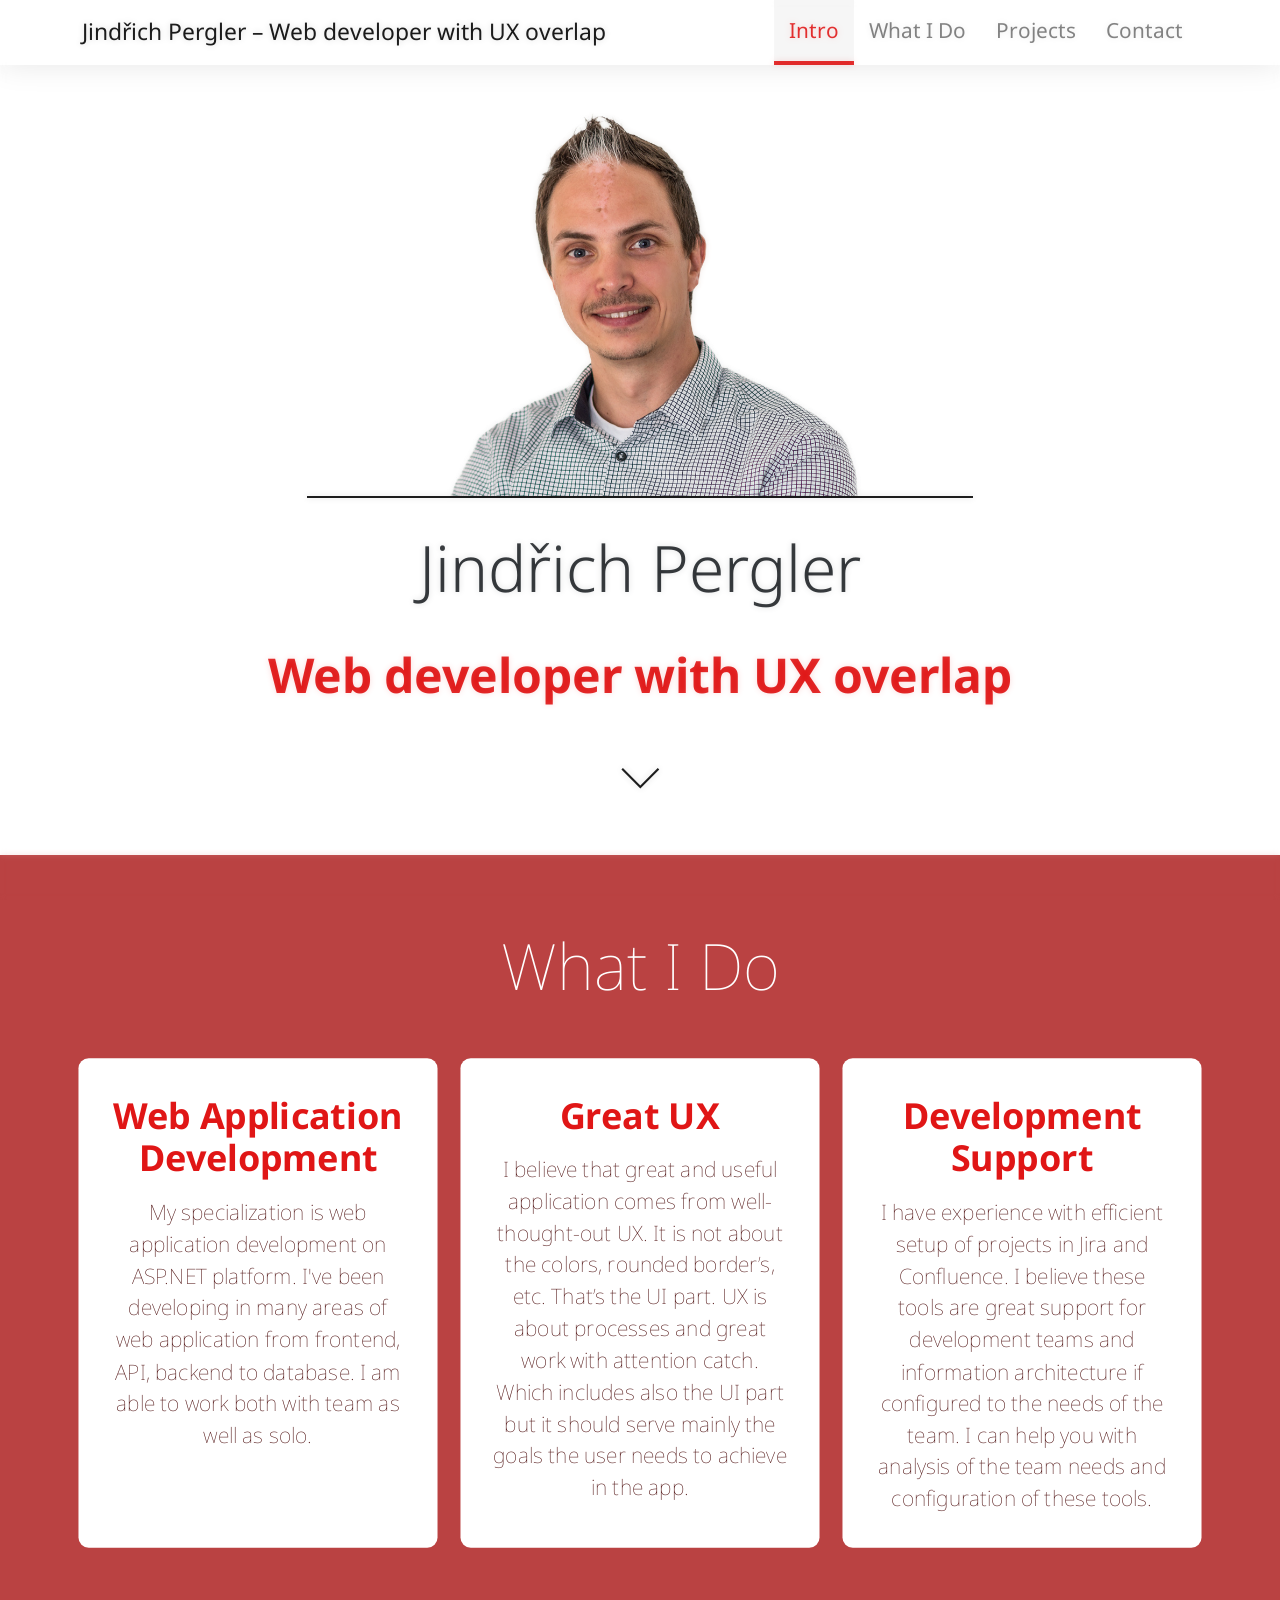
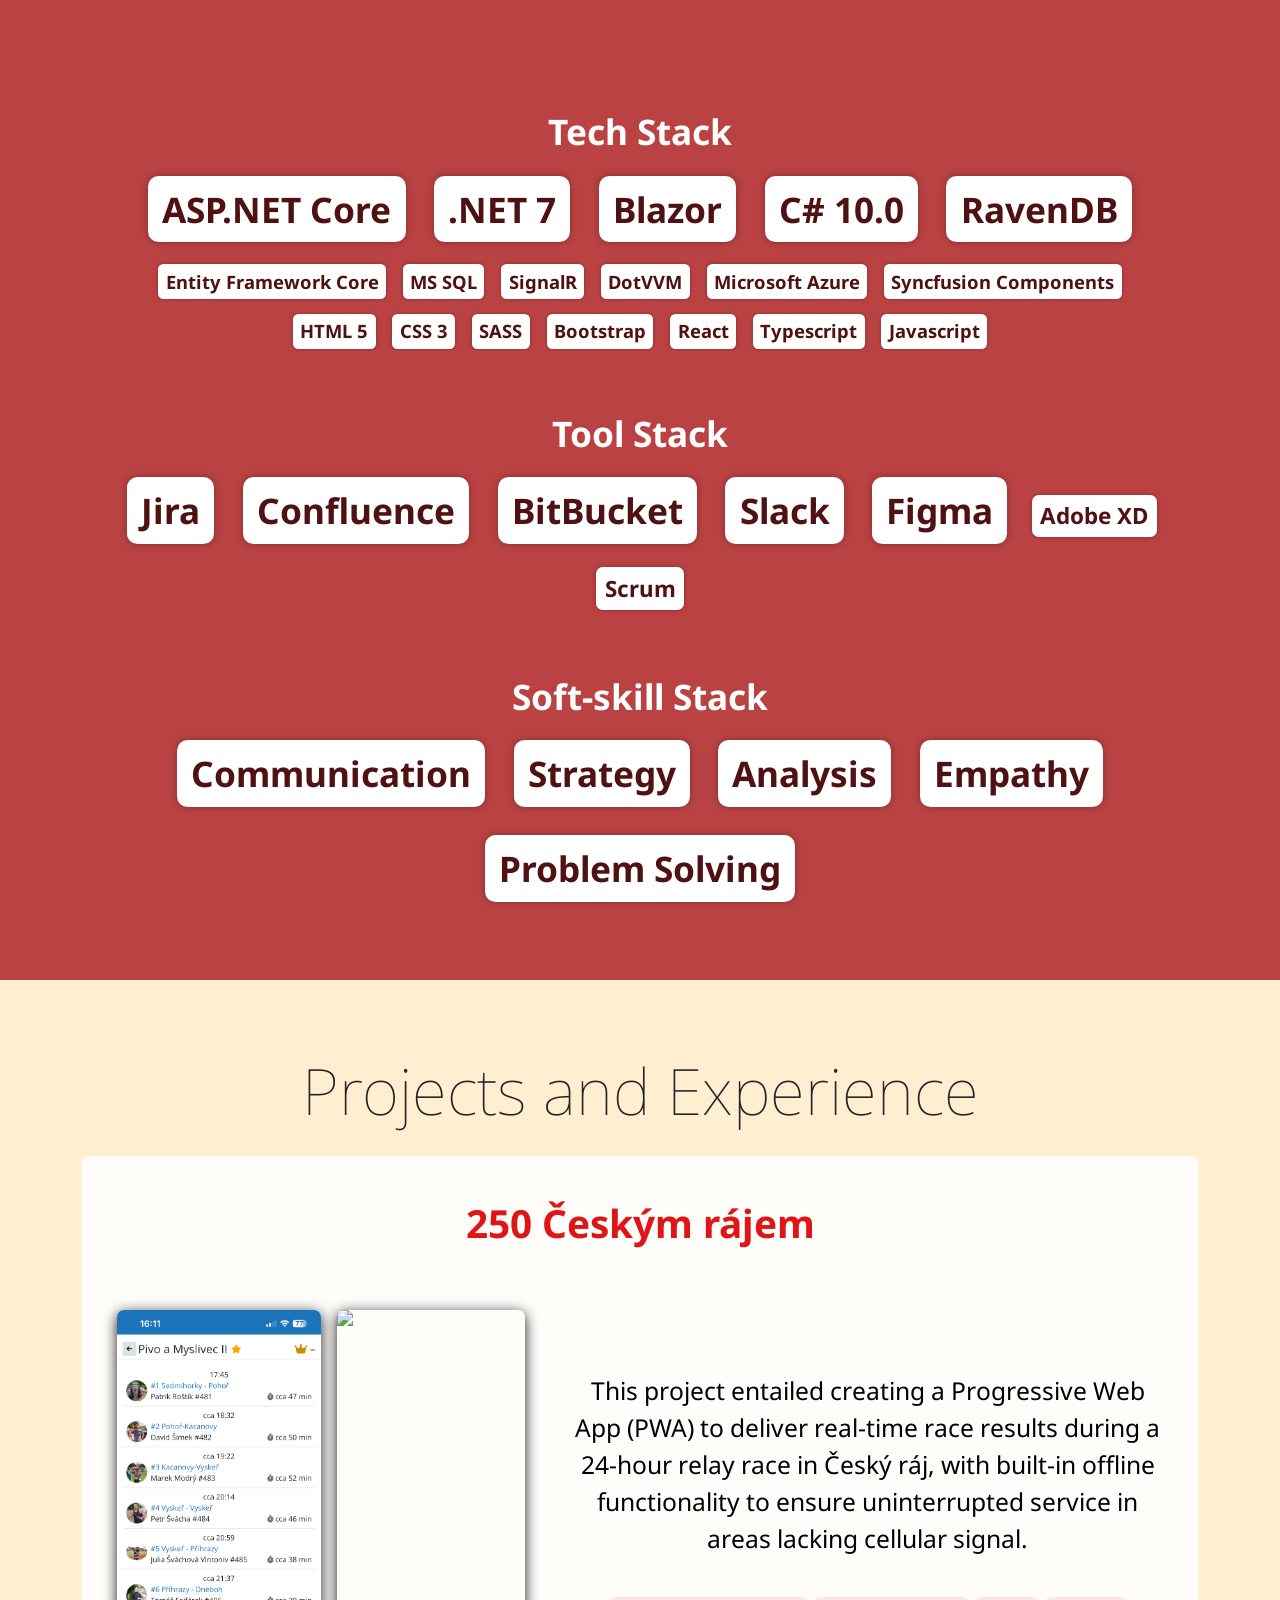
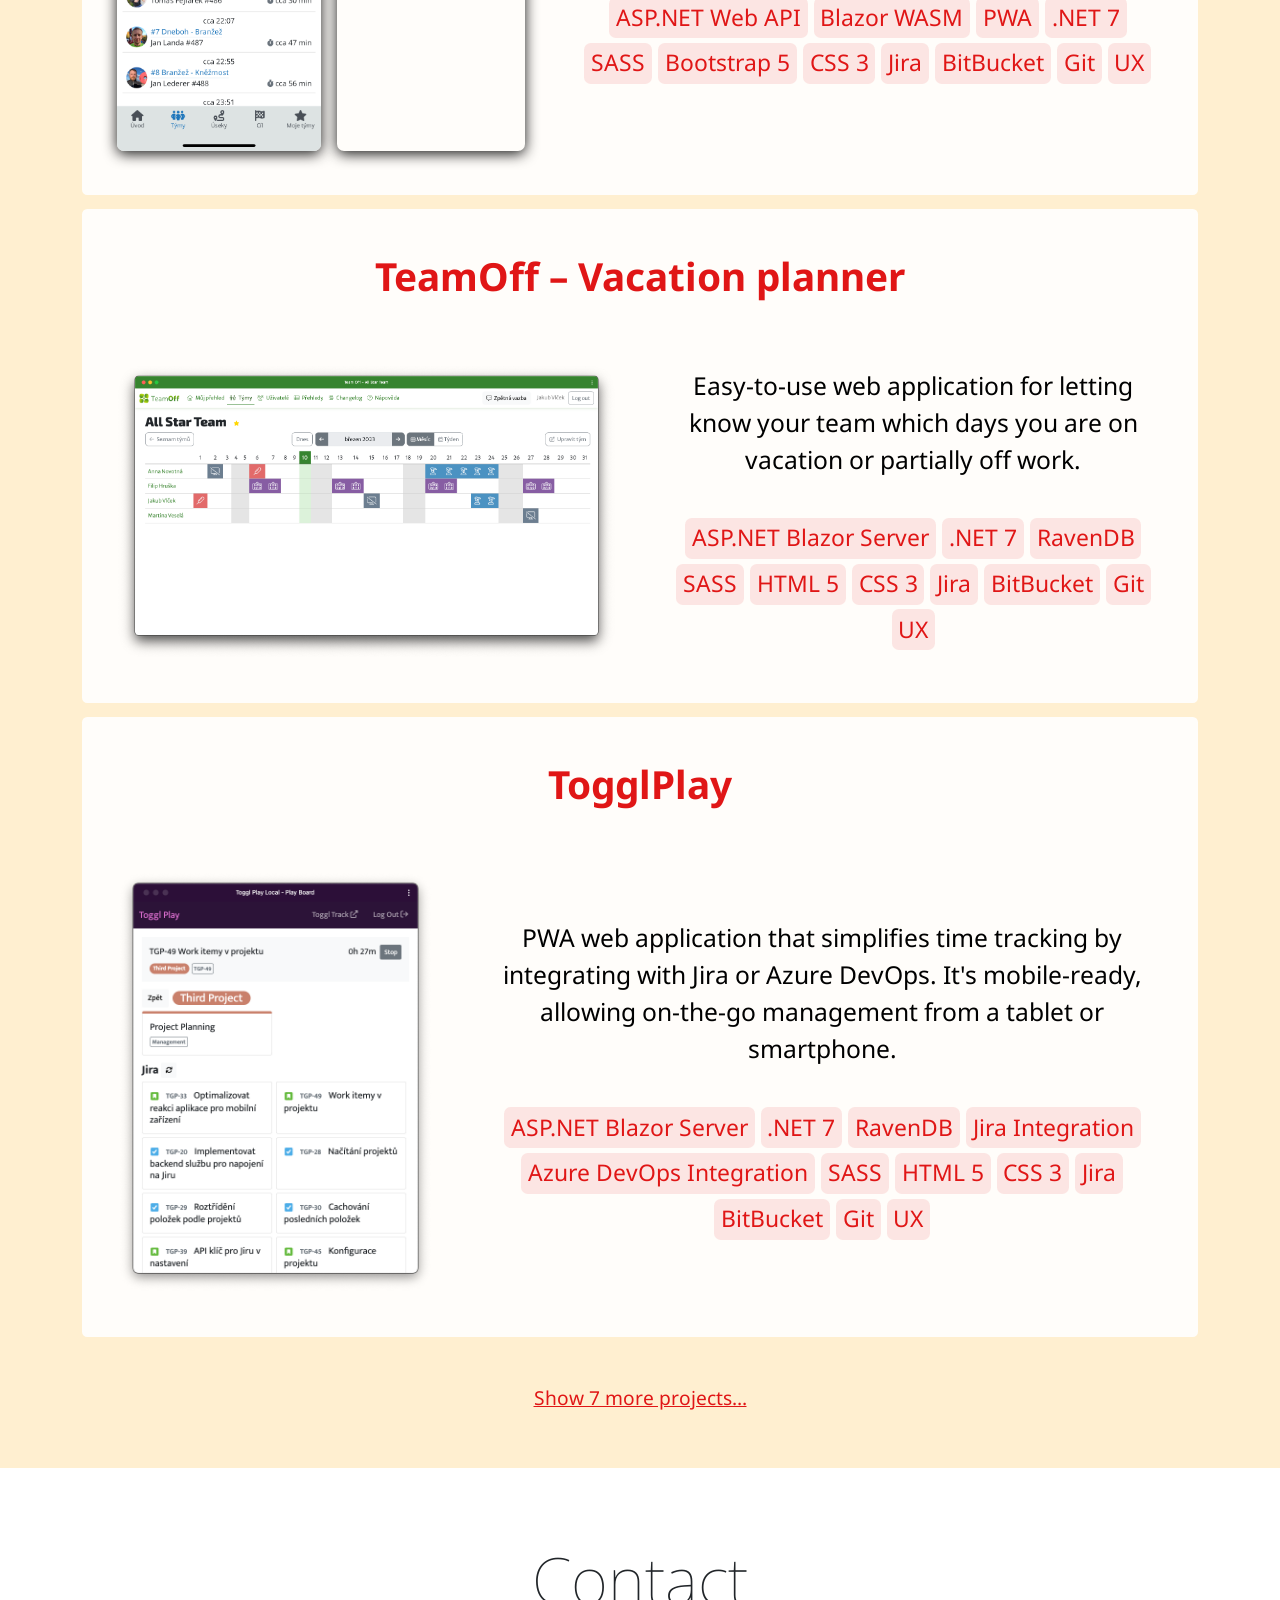
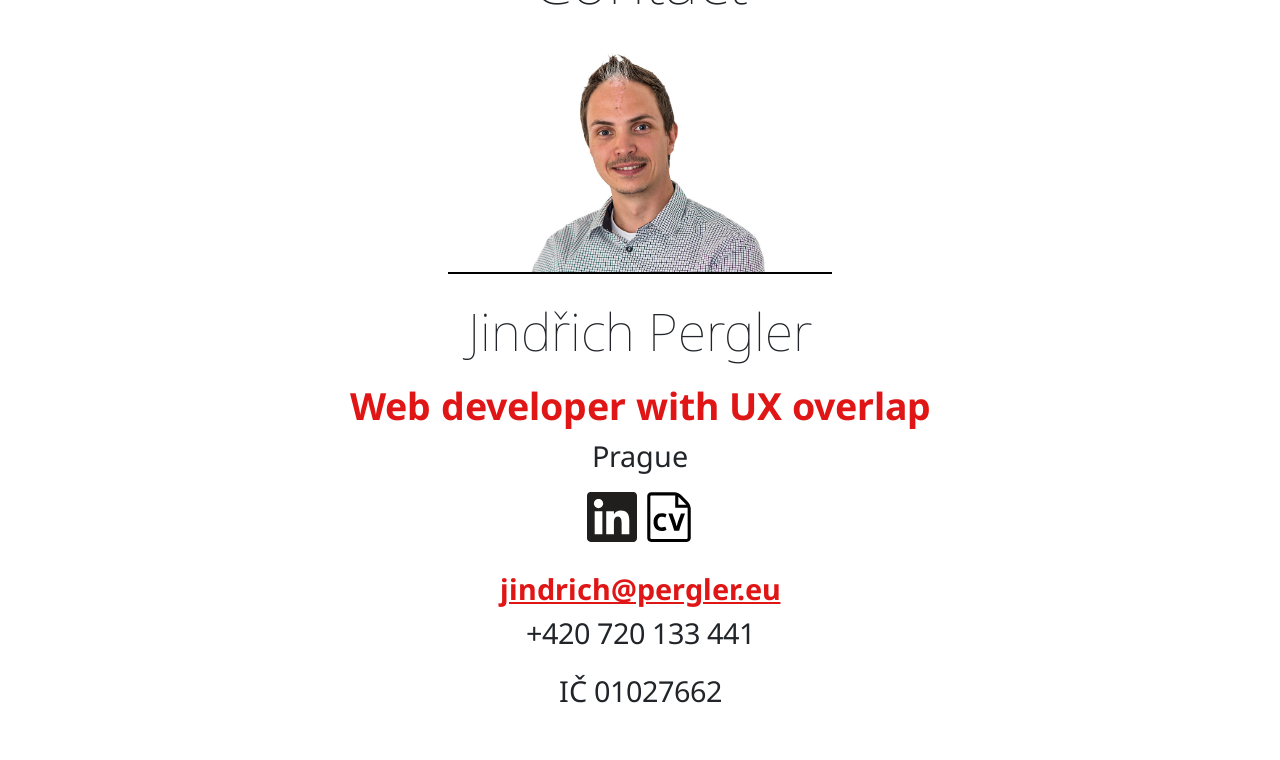
==== index.html @ c87fdb4f "Deploy" ====
<!doctype html><html lang="en"><head><meta charset="utf-8"><title>Jindřich Pergler – Web developer with UX overlap</title><meta name="description" content><meta name="viewport" content="width=device-width, initial-scale=1, viewport-fit=cover"><meta name="theme-color" content="#ba4242"><link rel="icon shortcut" type="image/png" href="/favicon.e0df4990.png"><link rel="preconnect" href="https://fonts.googleapis.com"><link rel="preconnect" href="https://fonts.gstatic.com" crossorigin><link href="https://fonts.googleapis.com/css2?family=Noto+Sans:wght@200;700&display=swap" rel="stylesheet"><link href="/index.329c4943.css" rel="stylesheet"></head><body> <nav class="bg-body-primary fixed-top navbar navbar-default navbar-expand-lg py-2 py-lg-0"> <div class="container"> <a class="navbar-brand" href="#">Jindřich Pergler <span class="divider">&ndash;</span> <span class="subtitle">Web developer with UX overlap</span></a> <button class="navbar-toggler" type="button" data-bs-toggle="collapse" data-bs-target="#navbarSupportedContent" aria-controls="navbarSupportedContent" aria-expanded="false" aria-label="Toggle navigation"> <span class="navbar-toggler-icon"></span> </button> <div class="collapse navbar-collapse" id="navbarSupportedContent"> <ul class="ms-auto navbar-nav"> <li class="nav-item"><a class="nav-link" href="#intro">Intro</a></li> <li class="nav-item"><a class="active nav-link" href="#what-i-do">What I Do</a></li> <li class="nav-item"><a class="nav-link" href="#projects">Projects</a></li> <li class="nav-item"><a class="nav-link" href="#contact">Contact</a></li> </ul> </div> </div> </nav> <section id="intro"> <div class="container"> <div class="profilePhoto"></div> <h1>Jindřich Pergler</h1> <div class="subtitle">Web developer with UX overlap</div> <a href="#what-i-do" class="showMore">Show more</a> </div> </section> <section id="what-i-do"> <div class="container"> <h2>What I Do</h2> <div class="activity-box-list"> <div class="activity-box"> <h3>Web Application Development</h3> <p> My specialization is web application development on ASP.NET platform. I've been developing in many areas of web application from frontend, API, backend to database. I am able to work both with team as well as solo. </p> </div> <div class="activity-box"> <h3>Great UX</h3> <p> I believe that great and useful application comes from well-thought-out UX. It is not about the colors, rounded border’s, etc. That’s the UI part. UX is about processes and great work with attention catch. Which includes also the UI part but it should serve mainly the goals the user needs to achieve in the app. </p> </div> <div class="activity-box"> <h3>Development Support</h3> <p> I have experience with efficient setup of projects in Jira and Confluence. I believe these tools are great support for development teams and information architecture if configured to the needs of the team. I can help you with analysis of the team needs and configuration of these tools. </p> </div> </div> </div> </section> <section id="technologies"> <div class="container"> <h3 class="text-center">Tech Stack</h3> <div class="technologyBox"> <div> <div class="level5 technology">ASP.NET Core</div> <div class="level5 technology">.NET 7</div> <div class="level5 technology">Blazor</div> <div class="level5 technology">C# 10.0</div> <div class="level5 technology">RavenDB</div> </div> <div> <div class="level2 technology">Entity Framework Core</div> <div class="level2 technology">MS SQL</div> <div class="level2 technology">SignalR</div> <div class="level2 technology">DotVVM</div> <div class="level2 technology">Microsoft Azure</div> <div class="level2 technology">Syncfusion Components</div> </div> <div> <div class="level2 technology">HTML 5</div> <div class="level2 technology">CSS 3</div> <div class="level2 technology">SASS</div> <div class="level2 technology">Bootstrap</div> <div class="level2 technology">React</div> <div class="level2 technology">Typescript</div> <div class="level2 technology">Javascript</div> </div> </div> <h3 class="text-center">Tool Stack</h3> <div class="technologyBox"> <div> <div class="level5 technology">Jira</div> <div class="level5 technology">Confluence</div> <div class="level5 technology">BitBucket</div> <div class="level5 technology">Slack</div> <div class="level5 technology">Figma</div> <div class="level3 technology">Adobe XD</div> <div class="level3 technology">Scrum</div> </div> </div> <h3 class="text-center">Soft-skill Stack</h3> <div class="technologyBox"> <div> <div class="level5 technology">Communication</div> <div class="level5 technology">Strategy</div> <div class="level5 technology">Analysis</div> <div class="level5 technology">Empathy</div> <div class="level5 technology">Problem Solving</div> </div> </div> </div> </section> <section id="projects"> <div class="container"> <h2>Projects and Experience</h2> <div class="projectBox"> <h3>250 Českým rájem</h3> <div class="align-items-center g-5 mt-3 row"> <div class="col-md order-1"> <p class="mt-0"> This project entailed creating a Progressive Web App (PWA) to deliver real-time race results during a 24-hour relay race in Český ráj, with built-in offline functionality to ensure uninterrupted service in areas lacking cellular signal. </p> <div class="tags"> <span>ASP.NET Web API</span> <span>Blazor WASM</span> <span>PWA</span> <span>.NET 7</span> <span>SASS</span> <span>Bootstrap 5</span> <span>CSS 3</span> <span>Jira</span> <span>BitBucket</span> <span>Git</span> <span>UX</span> </div> </div> <div class="col-md-5 d-md-flex d-none gap-3"> <img src="/250CR-mobile-1.02ee36d0.png" class="d-block image-decorated w-50"> <img src="/250CR-mobile-2.5c6ea055.png" class="d-block image-decorated w-50"> </div> <div class="d-flex d-md-none gap-3"> <img src="/250CR-mobile-1.02ee36d0.png" class="d-block image-decorated w-50"> <img src="/250CR-mobile-2.5c6ea055.png" class="d-block image-decorated w-50"> </div> </div> </div> <div class="projectBox"> <h3>TeamOff – Vacation planner</h3> <div class="align-items-center g-5 mt-3 row"> <div class="col-md order-1"> <p class="mt-0"> Easy-to-use web application for letting know your team which days you are on vacation or partially off work. </p> <div class="tags"> <span>ASP.NET Blazor Server</span> <span>.NET 7</span> <span>RavenDB</span> <span>SASS</span> <span>HTML 5</span> <span>CSS 3</span> <span>Jira</span> <span>BitBucket</span> <span>Git</span> <span>UX</span> </div> </div> <div class="col-md-6"> <img src="/TeamOff-1.f236b2f5.png" class="d-block w-100"> </div> </div> </div> <div class="projectBox"> <h3>TogglPlay</h3> <div class="align-items-center g-5 mt-3 row"> <div class="col-md order-1"> <p class="mt-0"> PWA web application that simplifies time tracking by integrating with Jira or Azure DevOps. It's mobile-ready, allowing on-the-go management from a tablet or smartphone. </p> <div class="tags"> <span>ASP.NET Blazor Server</span> <span>.NET 7</span> <span>RavenDB</span> <span>Jira Integration</span> <span>Azure DevOps Integration</span> <span>SASS</span> <span>HTML 5</span> <span>CSS 3</span> <span>Jira</span> <span>BitBucket</span> <span>Git</span> <span>UX</span> </div> </div> <div class="col-md-4"> <img src="/TogglPlay.6396f0c7.png" class="d-block w-100"> </div> </div> </div> <div class="text-center"> <div class="show-more-projects-link"><a href="javascript: showMoreProjects()" class="btn btn-link">Show 7 more projects&hellip;</a></div> <div class="more-projects visually-hidden"> <div class="projectBox"> <h3>Prototype of ERP system</h3> <div class="align-items-center g-5 mt-3 row"> <div class="col-md order-1"> <p> Analysis and implementation of prototype of complex ERP system. </p> <div class="tags"> <span>ASP.NET Web API</span> <span>.NET Core 3</span> <span>React.js</span> <span>Redux.js</span> <span>Typescript</span> <span>Parcel.js</span> <span>HTML 5</span> <span>CSS 3</span> <span>Azure Boards</span> <span>Azure Pipelines</span> <span>Git</span> </div> </div> <div class="col-md-auto"> <img src="/ERP-Prototype.14f4cbb9.png" class="d-block image-decorated" style="height:350px"> </div> </div> </div> <div class="projectBox"> <h3>OWIN Authentication System</h3> <p> Implementation of authentication system based on Identity Server framework at Asp.NET Core stack. Authentication solution provides single identity source to multiple applications. </p> <div class="tags"> <span>Identity Server framework</span> <span>ASP.NET Core</span> <span>.NET Core 3</span> <span>DotVVM</span> <span>HTML 5</span> <span>CSS 3</span> <span>Azure Boards</span> <span>Azure Pipelines</span> <span>Azure Artifacts</span> <span>Git</span> </div> </div> <div class="projectBox"> <h3>Build and Release Management Automation</h3> <p> Simplifying and automating build and development processes with DevOps tools for a team of developers in a project for a British theatre ticket seller. </p> <div class="tags"> <span>Azure Pipelines</span> <span>NuGet Package Management</span> <span>Build Agent Management</span> <span>Powershell</span> <span>Git</span> <span>Slack</span> </div> </div> <div class="projectBox"> <h3>Frontend layer of a microservice-based product</h3> <p> Implementation of a frontend SPA application which consumes API of a microservice-based backend swarm. Cooperating with backend team on build and release management. </p> <div class="tags"> <span>React</span> <span>Typescript</span> <span>SASS</span> <span>CSS 3</span> <span>HTML 5</span> <span>Parcel.js</span> <span>Azure Pipelines</span> <span>ASP.NET Core</span> <span>.NET Core 2.0</span> <span>Docker</span> <span>Azure AD</span> </div> </div> <div class="projectBox"> <h3>Car Sell Tracking Web Application</h3> <p> Implementation of a web application for tracking of selled cars and information related to delivery and transport for a Czech car importer. </p> <div class="tags"> <span>ASP.NET MVC</span> <span>ASP.NET Web API</span> <span>Azure Blob Storage</span> <span>MS SQL</span> <span>Entity Framework</span> <span>LINQ</span> <span>HTML</span> <span>CSS</span> <span>Angular.js</span> <span>Syncfusion ASP.NET MVC</span> <span>Syncfusion DocIO</span> <span>NUnit</span> <span>Git</span> <span>Jira</span> <span>MailChimp</span> </div> </div> <div class="projectBox"> <h3>Desktop Application and Web Service</h3> <p> Delivering of desktop application together with web service for a Czech branch of international mobile network carrier company. </p> <div class="tags"> <span>ASP.NET Web API</span> <span>MS SQL</span> <span>Entity Framework</span> <span>WPF</span> <span>LINQ</span> <span>Git</span> <span>Jira</span> <span>Bamboo</span> <span>Confluence</span> <span>Continuous Integration</span> <span>Slack</span> <span>Team Leading</span> </div> </div> <div class="projectBox"> <h3>Web-based B2B Application</h3> <p> Member of international team working on web-based B2B system for world-established German company which offers product for gardening and forrest industry. </p> <div class="tags"> <span>ASP.NET MVC</span> <span>ASP.NET Web API</span> <span>MS SQL</span> <span>Entity Framework</span> <span>LINQ</span> <span>HTML</span> <span>CSS</span> <span>jQuery</span> <span>Knockout.js</span> <span>Ext.NET</span> <span>TFS</span> <span>TeamCity</span> <span>MSpecs</span> </div> </div> <div class="projectBox"> <h3>Web-based Data Visualisation</h3> <p>Member of team working on web-based visualisation application for well-established German company offering products and services in MES industry.</p> <div class="tags"> <span>ASP.NET MVC</span> <span>WCF</span> <span>Javascript</span> <span>jQuery</span> <span>Knockout.js</span> <span>Require.js</span> <span>Durandal.js</span> <span>SignalR</span> <span>HTML</span> <span>CSS</span> <span>KendoUI</span> <span>Subversion</span> </div> </div> <div class="projectBox"> <h3>Survey Evaluation Application</h3> <p>Internal web-based tool for evaluating and exporting data from survey forms which offers calculated data as Excel sheets.</p> <div class="tags"> <span>ASP.NET MVC</span> <span>Entity Framework</span> <span>ClosedXML</span> <span>LINQ</span> <span>HTML</span> <span>CSS</span> <span>jQuery</span> </div> </div> <div class="hide-more-projects-link"> <a href="javascript: hideMoreProjects()" class="btn btn-link"> Show only first 3 projects </a> </div> </div> </div> </div> </section> <section id="contact"> <div class="container"> <h2>Contact</h2> <div class="contact-items"> <div class="profilePhoto"></div> <h3>Jindřich Pergler</h3> <div class="subtitle">Web developer with UX overlap</div> <div class="city">Prague</div> <div class="links"> <a href="https://www.linkedin.com/in/jindrichpergler/" title="LinkedIn Profile" target="_blank" class="linkedin">LinkedIn Profile</a> <a href="/files/jindrich-pergler-cv.pdf" title="CV" target="_blank" class="cv">LinkedIn Profile</a> </div> <div class="email"><a href="&#109;a&#105;lt&#111;&#58;j&#105;&#110;dric%&#54;8&#64;p%6&#53;%72g%6Cer&#46;%65&#117;">ji&#110;d&#114;ich&#64;p&#101;rgler&#46;&#101;u</a> </div> <div class="phone">+420 720 133 441</div> <div class="identification">IČ 01027662</div> </div> <div class="col-sm-8 col-sm-push-2 contact-form-success-message" style="display:none"> Thanks for leaving a message.<br>I'll be in touch! ;-) </div> <div class="col-sm-8 col-sm-push-2 contact-form-failure-message" style="display:none"> I'm sorry, but something went wrong and your message was not sent. :-( <br>Please try it again later or contact me at <a href="&#109;a&#105;lt&#111;&#58;j&#105;&#110;dric%&#54;8&#64;p%6&#53;%72g%6Cer&#46;%65&#117;">ji&#110;d&#114;ich&#64;p&#101;rgler&#46;&#101;u</a>. </div> </div> </section> <div class="plastic-overlay"></div> <script src="https://code.jquery.com/jquery-3.6.3.min.js"></script> <script src="https://cdn.jsdelivr.net/npm/bootstrap@5.3.0-alpha1/dist/js/bootstrap.bundle.min.js" integrity="sha384-w76AqPfDkMBDXo30jS1Sgez6pr3x5MlQ1ZAGC+nuZB+EYdgRZgiwxhTBTkF7CXvN" crossorigin></script> <script src="/index.29fad0cd.js"></script> </body></html>
---- index.329c4943.css ----
:root{--bs-blue:#0d6efd;--bs-indigo:#6610f2;--bs-purple:#6f42c1;--bs-pink:#d63384;--bs-red:#dc3545;--bs-orange:#fd7e14;--bs-yellow:#ffc107;--bs-green:#198754;--bs-teal:#20c997;--bs-cyan:#0dcaf0;--bs-black:#000;--bs-white:#fff;--bs-gray:#6c757d;--bs-gray-dark:#343a40;--bs-gray-100:#f8f9fa;--bs-gray-200:#e9ecef;--bs-gray-300:#dee2e6;--bs-gray-400:#ced4da;--bs-gray-500:#adb5bd;--bs-gray-600:#6c757d;--bs-gray-700:#495057;--bs-gray-800:#343a40;--bs-gray-900:#212529;--bs-primary:#e01616;--bs-secondary:#ba4242;--bs-success:#198754;--bs-info:#0dcaf0;--bs-warning:#ffc107;--bs-danger:#dc3545;--bs-light:#f8f9fa;--bs-dark:#212529;--bs-primary-rgb:224,22,22;--bs-secondary-rgb:186,66,66;--bs-success-rgb:25,135,84;--bs-info-rgb:13,202,240;--bs-warning-rgb:255,193,7;--bs-danger-rgb:220,53,69;--bs-light-rgb:248,249,250;--bs-dark-rgb:33,37,41;--bs-white-rgb:255,255,255;--bs-black-rgb:0,0,0;--bs-body-color-rgb:33,37,41;--bs-body-bg-rgb:255,255,255;--bs-font-sans-serif:system-ui,-apple-system,"Segoe UI",Roboto,"Helvetica Neue","Noto Sans","Liberation Sans",Arial,sans-serif,"Apple Color Emoji","Segoe UI Emoji","Segoe UI Symbol","Noto Color Emoji";--bs-font-monospace:SFMono-Regular,Menlo,Monaco,Consolas,"Liberation Mono","Courier New",monospace;--bs-gradient:linear-gradient(180deg,#ffffff26,#fff0);--bs-body-font-family:var(--bs-font-sans-serif);--bs-body-font-size:1rem;--bs-body-font-weight:400;--bs-body-line-height:1.5;--bs-body-color:#212529;--bs-body-bg:#fff;--bs-border-width:1px;--bs-border-style:solid;--bs-border-color:#dee2e6;--bs-border-color-translucent:#0000002d;--bs-border-radius:.375rem;--bs-border-radius-sm:.25rem;--bs-border-radius-lg:.5rem;--bs-border-radius-xl:1rem;--bs-border-radius-2xl:2rem;--bs-border-radius-pill:50rem;--bs-link-color:#e01616;--bs-link-hover-color:#b31212;--bs-code-color:#d63384;--bs-highlight-bg:#fff3cd}*,:before,:after{box-sizing:border-box}@media (prefers-reduced-motion:no-preference){:root{scroll-behavior:smooth}}body{font-family:var(--bs-body-font-family);font-size:var(--bs-body-font-size);font-weight:var(--bs-body-font-weight);line-height:var(--bs-body-line-height);color:var(--bs-body-color);text-align:var(--bs-body-text-align);background-color:var(--bs-body-bg);-webkit-text-size-adjust:100%;-webkit-tap-highlight-color:#0000;margin:0}hr{color:inherit;opacity:.25;border:0;border-top:1px solid;margin:1rem 0}h6,.h6,h5,.h5,h4,.h4,h3,.h3,h2,.h2,h1,.h1{margin-top:0;margin-bottom:.5rem;font-weight:500;line-height:1.2}h1,.h1{font-size:calc(1.375rem + 1.5vw)}@media (min-width:1200px){h1,.h1{font-size:2.5rem}}h2,.h2{font-size:calc(1.325rem + .9vw)}@media (min-width:1200px){h2,.h2{font-size:2rem}}h3,.h3{font-size:calc(1.3rem + .6vw)}@media (min-width:1200px){h3,.h3{font-size:1.75rem}}h4,.h4{font-size:calc(1.275rem + .3vw)}@media (min-width:1200px){h4,.h4{font-size:1.5rem}}h5,.h5{font-size:1.25rem}h6,.h6{font-size:1rem}p{margin-top:0;margin-bottom:1rem}abbr[title]{cursor:help;text-decoration-skip-ink:none;text-decoration:underline dotted}address{font-style:normal;line-height:inherit;margin-bottom:1rem}ol,ul{padding-left:2rem}ol,ul,dl{margin-top:0;margin-bottom:1rem}ol ol,ul ul,ol ul,ul ol{margin-bottom:0}dt{font-weight:700}dd{margin-bottom:.5rem;margin-left:0}blockquote{margin:0 0 1rem}b,strong{font-weight:bolder}small,.small{font-size:.875em}mark,.mark{background-color:var(--bs-highlight-bg);padding:.1875em}sub,sup{vertical-align:baseline;font-size:.75em;line-height:0;position:relative}sub{bottom:-.25em}sup{top:-.5em}a{color:var(--bs-link-color);text-decoration:underline}a:hover{color:var(--bs-link-hover-color)}a:not([href]):not([class]),a:not([href]):not([class]):hover{color:inherit;text-decoration:none}pre,code,kbd,samp{font-family:var(--bs-font-monospace);font-size:1em}pre{margin-top:0;margin-bottom:1rem;font-size:.875em;display:block;overflow:auto}pre code{font-size:inherit;color:inherit;word-break:normal}code{color:var(--bs-code-color);word-wrap:break-word;font-size:.875em}a>code{color:inherit}kbd{color:var(--bs-body-bg);background-color:var(--bs-body-color);border-radius:.25rem;padding:.1875rem .375rem;font-size:.875em}kbd kbd{padding:0;font-size:1em}figure{margin:0 0 1rem}img,svg{vertical-align:middle}table{caption-side:bottom;border-collapse:collapse}caption{color:#6c757d;text-align:left;padding-top:.5rem;padding-bottom:.5rem}th{text-align:inherit;text-align:-webkit-match-parent}thead,tbody,tfoot,tr,td,th{border-color:inherit;border-style:solid;border-width:0}label{display:inline-block}button{border-radius:0}button:focus:not(:focus-visible){outline:0}input,button,select,optgroup,textarea{font-family:inherit;font-size:inherit;line-height:inherit;margin:0}button,select{text-transform:none}[role=button]{cursor:pointer}select{word-wrap:normal}select:disabled{opacity:1}[list]:not([type=date]):not([type=datetime-local]):not([type=month]):not([type=week]):not([type=time])::-webkit-calendar-picker-indicator{display:none!important}button,[type=button],[type=reset],[type=submit]{-webkit-appearance:button}button:not(:disabled),[type=button]:not(:disabled),[type=reset]:not(:disabled),[type=submit]:not(:disabled){cursor:pointer}::-moz-focus-inner{border-style:none;padding:0}textarea{resize:vertical}fieldset{min-width:0;border:0;margin:0;padding:0}legend{float:left;width:100%;font-size:calc(1.275rem + .3vw);line-height:inherit;margin-bottom:.5rem;padding:0}@media (min-width:1200px){legend{font-size:1.5rem}}legend+*{clear:left}::-webkit-datetime-edit-fields-wrapper,::-webkit-datetime-edit-text,::-webkit-datetime-edit-minute,::-webkit-datetime-edit-hour-field,::-webkit-datetime-edit-day-field,::-webkit-datetime-edit-month-field,::-webkit-datetime-edit-year-field{padding:0}::-webkit-inner-spin-button{height:auto}[type=search]{outline-offset:-2px;-webkit-appearance:textfield}::-webkit-search-decoration{-webkit-appearance:none}::-webkit-color-swatch-wrapper{padding:0}::file-selector-button{font:inherit;-webkit-appearance:button}output{display:inline-block}iframe{border:0}summary{cursor:pointer;display:list-item}progress{vertical-align:baseline}[hidden]{display:none!important}.lead{font-size:1.25rem;font-weight:300}.display-1{font-size:calc(1.625rem + 4.5vw);font-weight:300;line-height:1.2}@media (min-width:1200px){.display-1{font-size:5rem}}.display-2{font-size:calc(1.575rem + 3.9vw);font-weight:300;line-height:1.2}@media (min-width:1200px){.display-2{font-size:4.5rem}}.display-3{font-size:calc(1.525rem + 3.3vw);font-weight:300;line-height:1.2}@media (min-width:1200px){.display-3{font-size:4rem}}.display-4{font-size:calc(1.475rem + 2.7vw);font-weight:300;line-height:1.2}@media (min-width:1200px){.display-4{font-size:3.5rem}}.display-5{font-size:calc(1.425rem + 2.1vw);font-weight:300;line-height:1.2}@media (min-width:1200px){.display-5{font-size:3rem}}.display-6{font-size:calc(1.375rem + 1.5vw);font-weight:300;line-height:1.2}@media (min-width:1200px){.display-6{font-size:2.5rem}}.list-unstyled,.list-inline{padding-left:0;list-style:none}.list-inline-item{display:inline-block}.list-inline-item:not(:last-child){margin-right:.5rem}.initialism{text-transform:uppercase;font-size:.875em}.blockquote{margin-bottom:1rem;font-size:1.25rem}.blockquote>:last-child{margin-bottom:0}.blockquote-footer{color:#6c757d;margin-top:-1rem;margin-bottom:1rem;font-size:.875em}.blockquote-footer:before{content:"— "}.img-fluid{max-width:100%;height:auto}.img-thumbnail{border:1px solid var(--bs-border-color);max-width:100%;height:auto;background-color:#fff;border-radius:.375rem;padding:.25rem}.figure{display:inline-block}.figure-img{margin-bottom:.5rem;line-height:1}.figure-caption{color:#6c757d;font-size:.875em}.container,.container-fluid,.container-xxl,.container-xl,.container-lg,.container-md,.container-sm{--bs-gutter-x:1.5rem;--bs-gutter-y:0;width:100%;padding-right:calc(var(--bs-gutter-x)*.5);padding-left:calc(var(--bs-gutter-x)*.5);margin-left:auto;margin-right:auto}@media (min-width:576px){.container-sm,.container{max-width:540px}}@media (min-width:768px){.container-md,.container-sm,.container{max-width:720px}}@media (min-width:992px){.container-lg,.container-md,.container-sm,.container{max-width:960px}}@media (min-width:1200px){.container-xl,.container-lg,.container-md,.container-sm,.container{max-width:1140px}}@media (min-width:1400px){.container-xxl,.container-xl,.container-lg,.container-md,.container-sm,.container{max-width:1320px}}.row{--bs-gutter-x:1.5rem;--bs-gutter-y:0;margin-top:calc(-1*var(--bs-gutter-y));margin-right:calc(-.5*var(--bs-gutter-x));margin-left:calc(-.5*var(--bs-gutter-x));flex-wrap:wrap;display:flex}.row>*{width:100%;max-width:100%;padding-right:calc(var(--bs-gutter-x)*.5);padding-left:calc(var(--bs-gutter-x)*.5);margin-top:var(--bs-gutter-y);flex-shrink:0}.col{flex:1 0}.row-cols-auto>*{width:auto;flex:none}.row-cols-1>*{width:100%;flex:none}.row-cols-2>*{width:50%;flex:none}.row-cols-3>*{width:33.3333%;flex:none}.row-cols-4>*{width:25%;flex:none}.row-cols-5>*{width:20%;flex:none}.row-cols-6>*{width:16.6667%;flex:none}.col-auto{width:auto;flex:none}.col-1{width:8.33333%;flex:none}.col-2{width:16.6667%;flex:none}.col-3{width:25%;flex:none}.col-4{width:33.3333%;flex:none}.col-5{width:41.6667%;flex:none}.col-6{width:50%;flex:none}.col-7{width:58.3333%;flex:none}.col-8{width:66.6667%;flex:none}.col-9{width:75%;flex:none}.col-10{width:83.3333%;flex:none}.col-11{width:91.6667%;flex:none}.col-12{width:100%;flex:none}.offset-1{margin-left:8.33333%}.offset-2{margin-left:16.6667%}.offset-3{margin-left:25%}.offset-4{margin-left:33.3333%}.offset-5{margin-left:41.6667%}.offset-6{margin-left:50%}.offset-7{margin-left:58.3333%}.offset-8{margin-left:66.6667%}.offset-9{margin-left:75%}.offset-10{margin-left:83.3333%}.offset-11{margin-left:91.6667%}.g-0,.gx-0{--bs-gutter-x:0}.g-0,.gy-0{--bs-gutter-y:0}.g-1,.gx-1{--bs-gutter-x:.25rem}.g-1,.gy-1{--bs-gutter-y:.25rem}.g-2,.gx-2{--bs-gutter-x:.5rem}.g-2,.gy-2{--bs-gutter-y:.5rem}.g-3,.gx-3{--bs-gutter-x:1rem}.g-3,.gy-3{--bs-gutter-y:1rem}.g-4,.gx-4{--bs-gutter-x:1.5rem}.g-4,.gy-4{--bs-gutter-y:1.5rem}.g-5,.gx-5{--bs-gutter-x:3rem}.g-5,.gy-5{--bs-gutter-y:3rem}@media (min-width:576px){.col-sm{flex:1 0}.row-cols-sm-auto>*{width:auto;flex:none}.row-cols-sm-1>*{width:100%;flex:none}.row-cols-sm-2>*{width:50%;flex:none}.row-cols-sm-3>*{width:33.3333%;flex:none}.row-cols-sm-4>*{width:25%;flex:none}.row-cols-sm-5>*{width:20%;flex:none}.row-cols-sm-6>*{width:16.6667%;flex:none}.col-sm-auto{width:auto;flex:none}.col-sm-1{width:8.33333%;flex:none}.col-sm-2{width:16.6667%;flex:none}.col-sm-3{width:25%;flex:none}.col-sm-4{width:33.3333%;flex:none}.col-sm-5{width:41.6667%;flex:none}.col-sm-6{width:50%;flex:none}.col-sm-7{width:58.3333%;flex:none}.col-sm-8{width:66.6667%;flex:none}.col-sm-9{width:75%;flex:none}.col-sm-10{width:83.3333%;flex:none}.col-sm-11{width:91.6667%;flex:none}.col-sm-12{width:100%;flex:none}.offset-sm-0{margin-left:0}.offset-sm-1{margin-left:8.33333%}.offset-sm-2{margin-left:16.6667%}.offset-sm-3{margin-left:25%}.offset-sm-4{margin-left:33.3333%}.offset-sm-5{margin-left:41.6667%}.offset-sm-6{margin-left:50%}.offset-sm-7{margin-left:58.3333%}.offset-sm-8{margin-left:66.6667%}.offset-sm-9{margin-left:75%}.offset-sm-10{margin-left:83.3333%}.offset-sm-11{margin-left:91.6667%}.g-sm-0,.gx-sm-0{--bs-gutter-x:0}.g-sm-0,.gy-sm-0{--bs-gutter-y:0}.g-sm-1,.gx-sm-1{--bs-gutter-x:.25rem}.g-sm-1,.gy-sm-1{--bs-gutter-y:.25rem}.g-sm-2,.gx-sm-2{--bs-gutter-x:.5rem}.g-sm-2,.gy-sm-2{--bs-gutter-y:.5rem}.g-sm-3,.gx-sm-3{--bs-gutter-x:1rem}.g-sm-3,.gy-sm-3{--bs-gutter-y:1rem}.g-sm-4,.gx-sm-4{--bs-gutter-x:1.5rem}.g-sm-4,.gy-sm-4{--bs-gutter-y:1.5rem}.g-sm-5,.gx-sm-5{--bs-gutter-x:3rem}.g-sm-5,.gy-sm-5{--bs-gutter-y:3rem}}@media (min-width:768px){.col-md{flex:1 0}.row-cols-md-auto>*{width:auto;flex:none}.row-cols-md-1>*{width:100%;flex:none}.row-cols-md-2>*{width:50%;flex:none}.row-cols-md-3>*{width:33.3333%;flex:none}.row-cols-md-4>*{width:25%;flex:none}.row-cols-md-5>*{width:20%;flex:none}.row-cols-md-6>*{width:16.6667%;flex:none}.col-md-auto{width:auto;flex:none}.col-md-1{width:8.33333%;flex:none}.col-md-2{width:16.6667%;flex:none}.col-md-3{width:25%;flex:none}.col-md-4{width:33.3333%;flex:none}.col-md-5{width:41.6667%;flex:none}.col-md-6{width:50%;flex:none}.col-md-7{width:58.3333%;flex:none}.col-md-8{width:66.6667%;flex:none}.col-md-9{width:75%;flex:none}.col-md-10{width:83.3333%;flex:none}.col-md-11{width:91.6667%;flex:none}.col-md-12{width:100%;flex:none}.offset-md-0{margin-left:0}.offset-md-1{margin-left:8.33333%}.offset-md-2{margin-left:16.6667%}.offset-md-3{margin-left:25%}.offset-md-4{margin-left:33.3333%}.offset-md-5{margin-left:41.6667%}.offset-md-6{margin-left:50%}.offset-md-7{margin-left:58.3333%}.offset-md-8{margin-left:66.6667%}.offset-md-9{margin-left:75%}.offset-md-10{margin-left:83.3333%}.offset-md-11{margin-left:91.6667%}.g-md-0,.gx-md-0{--bs-gutter-x:0}.g-md-0,.gy-md-0{--bs-gutter-y:0}.g-md-1,.gx-md-1{--bs-gutter-x:.25rem}.g-md-1,.gy-md-1{--bs-gutter-y:.25rem}.g-md-2,.gx-md-2{--bs-gutter-x:.5rem}.g-md-2,.gy-md-2{--bs-gutter-y:.5rem}.g-md-3,.gx-md-3{--bs-gutter-x:1rem}.g-md-3,.gy-md-3{--bs-gutter-y:1rem}.g-md-4,.gx-md-4{--bs-gutter-x:1.5rem}.g-md-4,.gy-md-4{--bs-gutter-y:1.5rem}.g-md-5,.gx-md-5{--bs-gutter-x:3rem}.g-md-5,.gy-md-5{--bs-gutter-y:3rem}}@media (min-width:992px){.col-lg{flex:1 0}.row-cols-lg-auto>*{width:auto;flex:none}.row-cols-lg-1>*{width:100%;flex:none}.row-cols-lg-2>*{width:50%;flex:none}.row-cols-lg-3>*{width:33.3333%;flex:none}.row-cols-lg-4>*{width:25%;flex:none}.row-cols-lg-5>*{width:20%;flex:none}.row-cols-lg-6>*{width:16.6667%;flex:none}.col-lg-auto{width:auto;flex:none}.col-lg-1{width:8.33333%;flex:none}.col-lg-2{width:16.6667%;flex:none}.col-lg-3{width:25%;flex:none}.col-lg-4{width:33.3333%;flex:none}.col-lg-5{width:41.6667%;flex:none}.col-lg-6{width:50%;flex:none}.col-lg-7{width:58.3333%;flex:none}.col-lg-8{width:66.6667%;flex:none}.col-lg-9{width:75%;flex:none}.col-lg-10{width:83.3333%;flex:none}.col-lg-11{width:91.6667%;flex:none}.col-lg-12{width:100%;flex:none}.offset-lg-0{margin-left:0}.offset-lg-1{margin-left:8.33333%}.offset-lg-2{margin-left:16.6667%}.offset-lg-3{margin-left:25%}.offset-lg-4{margin-left:33.3333%}.offset-lg-5{margin-left:41.6667%}.offset-lg-6{margin-left:50%}.offset-lg-7{margin-left:58.3333%}.offset-lg-8{margin-left:66.6667%}.offset-lg-9{margin-left:75%}.offset-lg-10{margin-left:83.3333%}.offset-lg-11{margin-left:91.6667%}.g-lg-0,.gx-lg-0{--bs-gutter-x:0}.g-lg-0,.gy-lg-0{--bs-gutter-y:0}.g-lg-1,.gx-lg-1{--bs-gutter-x:.25rem}.g-lg-1,.gy-lg-1{--bs-gutter-y:.25rem}.g-lg-2,.gx-lg-2{--bs-gutter-x:.5rem}.g-lg-2,.gy-lg-2{--bs-gutter-y:.5rem}.g-lg-3,.gx-lg-3{--bs-gutter-x:1rem}.g-lg-3,.gy-lg-3{--bs-gutter-y:1rem}.g-lg-4,.gx-lg-4{--bs-gutter-x:1.5rem}.g-lg-4,.gy-lg-4{--bs-gutter-y:1.5rem}.g-lg-5,.gx-lg-5{--bs-gutter-x:3rem}.g-lg-5,.gy-lg-5{--bs-gutter-y:3rem}}@media (min-width:1200px){.col-xl{flex:1 0}.row-cols-xl-auto>*{width:auto;flex:none}.row-cols-xl-1>*{width:100%;flex:none}.row-cols-xl-2>*{width:50%;flex:none}.row-cols-xl-3>*{width:33.3333%;flex:none}.row-cols-xl-4>*{width:25%;flex:none}.row-cols-xl-5>*{width:20%;flex:none}.row-cols-xl-6>*{width:16.6667%;flex:none}.col-xl-auto{width:auto;flex:none}.col-xl-1{width:8.33333%;flex:none}.col-xl-2{width:16.6667%;flex:none}.col-xl-3{width:25%;flex:none}.col-xl-4{width:33.3333%;flex:none}.col-xl-5{width:41.6667%;flex:none}.col-xl-6{width:50%;flex:none}.col-xl-7{width:58.3333%;flex:none}.col-xl-8{width:66.6667%;flex:none}.col-xl-9{width:75%;flex:none}.col-xl-10{width:83.3333%;flex:none}.col-xl-11{width:91.6667%;flex:none}.col-xl-12{width:100%;flex:none}.offset-xl-0{margin-left:0}.offset-xl-1{margin-left:8.33333%}.offset-xl-2{margin-left:16.6667%}.offset-xl-3{margin-left:25%}.offset-xl-4{margin-left:33.3333%}.offset-xl-5{margin-left:41.6667%}.offset-xl-6{margin-left:50%}.offset-xl-7{margin-left:58.3333%}.offset-xl-8{margin-left:66.6667%}.offset-xl-9{margin-left:75%}.offset-xl-10{margin-left:83.3333%}.offset-xl-11{margin-left:91.6667%}.g-xl-0,.gx-xl-0{--bs-gutter-x:0}.g-xl-0,.gy-xl-0{--bs-gutter-y:0}.g-xl-1,.gx-xl-1{--bs-gutter-x:.25rem}.g-xl-1,.gy-xl-1{--bs-gutter-y:.25rem}.g-xl-2,.gx-xl-2{--bs-gutter-x:.5rem}.g-xl-2,.gy-xl-2{--bs-gutter-y:.5rem}.g-xl-3,.gx-xl-3{--bs-gutter-x:1rem}.g-xl-3,.gy-xl-3{--bs-gutter-y:1rem}.g-xl-4,.gx-xl-4{--bs-gutter-x:1.5rem}.g-xl-4,.gy-xl-4{--bs-gutter-y:1.5rem}.g-xl-5,.gx-xl-5{--bs-gutter-x:3rem}.g-xl-5,.gy-xl-5{--bs-gutter-y:3rem}}@media (min-width:1400px){.col-xxl{flex:1 0}.row-cols-xxl-auto>*{width:auto;flex:none}.row-cols-xxl-1>*{width:100%;flex:none}.row-cols-xxl-2>*{width:50%;flex:none}.row-cols-xxl-3>*{width:33.3333%;flex:none}.row-cols-xxl-4>*{width:25%;flex:none}.row-cols-xxl-5>*{width:20%;flex:none}.row-cols-xxl-6>*{width:16.6667%;flex:none}.col-xxl-auto{width:auto;flex:none}.col-xxl-1{width:8.33333%;flex:none}.col-xxl-2{width:16.6667%;flex:none}.col-xxl-3{width:25%;flex:none}.col-xxl-4{width:33.3333%;flex:none}.col-xxl-5{width:41.6667%;flex:none}.col-xxl-6{width:50%;flex:none}.col-xxl-7{width:58.3333%;flex:none}.col-xxl-8{width:66.6667%;flex:none}.col-xxl-9{width:75%;flex:none}.col-xxl-10{width:83.3333%;flex:none}.col-xxl-11{width:91.6667%;flex:none}.col-xxl-12{width:100%;flex:none}.offset-xxl-0{margin-left:0}.offset-xxl-1{margin-left:8.33333%}.offset-xxl-2{margin-left:16.6667%}.offset-xxl-3{margin-left:25%}.offset-xxl-4{margin-left:33.3333%}.offset-xxl-5{margin-left:41.6667%}.offset-xxl-6{margin-left:50%}.offset-xxl-7{margin-left:58.3333%}.offset-xxl-8{margin-left:66.6667%}.offset-xxl-9{margin-left:75%}.offset-xxl-10{margin-left:83.3333%}.offset-xxl-11{margin-left:91.6667%}.g-xxl-0,.gx-xxl-0{--bs-gutter-x:0}.g-xxl-0,.gy-xxl-0{--bs-gutter-y:0}.g-xxl-1,.gx-xxl-1{--bs-gutter-x:.25rem}.g-xxl-1,.gy-xxl-1{--bs-gutter-y:.25rem}.g-xxl-2,.gx-xxl-2{--bs-gutter-x:.5rem}.g-xxl-2,.gy-xxl-2{--bs-gutter-y:.5rem}.g-xxl-3,.gx-xxl-3{--bs-gutter-x:1rem}.g-xxl-3,.gy-xxl-3{--bs-gutter-y:1rem}.g-xxl-4,.gx-xxl-4{--bs-gutter-x:1.5rem}.g-xxl-4,.gy-xxl-4{--bs-gutter-y:1.5rem}.g-xxl-5,.gx-xxl-5{--bs-gutter-x:3rem}.g-xxl-5,.gy-xxl-5{--bs-gutter-y:3rem}}.table{--bs-table-color:var(--bs-body-color);--bs-table-bg:transparent;--bs-table-border-color:var(--bs-border-color);--bs-table-accent-bg:transparent;--bs-table-striped-color:var(--bs-body-color);--bs-table-striped-bg:#0000000d;--bs-table-active-color:var(--bs-body-color);--bs-table-active-bg:#0000001a;--bs-table-hover-color:var(--bs-body-color);--bs-table-hover-bg:#00000013;width:100%;color:var(--bs-table-color);vertical-align:top;border-color:var(--bs-table-border-color);margin-bottom:1rem}.table>:not(caption)>*>*{background-color:var(--bs-table-bg);box-shadow:inset 0 0 0 9999px var(--bs-table-accent-bg);border-bottom-width:1px;padding:.5rem}.table>tbody{vertical-align:inherit}.table>thead{vertical-align:bottom}.table-group-divider{border-top:2px solid}.caption-top{caption-side:top}.table-sm>:not(caption)>*>*{padding:.25rem}.table-bordered>:not(caption)>*{border-width:1px 0}.table-bordered>:not(caption)>*>*{border-width:0 1px}.table-borderless>:not(caption)>*>*{border-bottom-width:0}.table-borderless>:not(:first-child){border-top-width:0}.table-striped>tbody>tr:nth-of-type(2n+1)>*,.table-striped-columns>:not(caption)>tr>:nth-child(2n){--bs-table-accent-bg:var(--bs-table-striped-bg);color:var(--bs-table-striped-color)}.table-active{--bs-table-accent-bg:var(--bs-table-active-bg);color:var(--bs-table-active-color)}.table-hover>tbody>tr:hover>*{--bs-table-accent-bg:var(--bs-table-hover-bg);color:var(--bs-table-hover-color)}.table-primary{--bs-table-color:#000;--bs-table-bg:#f9d0d0;--bs-table-border-color:#e0bbbb;--bs-table-striped-bg:#edc6c6;--bs-table-striped-color:#000;--bs-table-active-bg:#e0bbbb;--bs-table-active-color:#000;--bs-table-hover-bg:#e6c0c0;--bs-table-hover-color:#000;color:var(--bs-table-color);border-color:var(--bs-table-border-color)}.table-secondary{--bs-table-color:#000;--bs-table-bg:#f1d9d9;--bs-table-border-color:#d9c3c3;--bs-table-striped-bg:#e5cece;--bs-table-striped-color:#000;--bs-table-active-bg:#d9c3c3;--bs-table-active-color:#000;--bs-table-hover-bg:#dfc9c9;--bs-table-hover-color:#000;color:var(--bs-table-color);border-color:var(--bs-table-border-color)}.table-success{--bs-table-color:#000;--bs-table-bg:#d1e7dd;--bs-table-border-color:#bcd0c7;--bs-table-striped-bg:#c7dbd2;--bs-table-striped-color:#000;--bs-table-active-bg:#bcd0c7;--bs-table-active-color:#000;--bs-table-hover-bg:#c1d6cc;--bs-table-hover-color:#000;color:var(--bs-table-color);border-color:var(--bs-table-border-color)}.table-info{--bs-table-color:#000;--bs-table-bg:#cff4fc;--bs-table-border-color:#badce3;--bs-table-striped-bg:#c5e8ef;--bs-table-striped-color:#000;--bs-table-active-bg:#badce3;--bs-table-active-color:#000;--bs-table-hover-bg:#bfe2e9;--bs-table-hover-color:#000;color:var(--bs-table-color);border-color:var(--bs-table-border-color)}.table-warning{--bs-table-color:#000;--bs-table-bg:#fff3cd;--bs-table-border-color:#e6dbb9;--bs-table-striped-bg:#f2e7c3;--bs-table-striped-color:#000;--bs-table-active-bg:#e6dbb9;--bs-table-active-color:#000;--bs-table-hover-bg:#ece1be;--bs-table-hover-color:#000;color:var(--bs-table-color);border-color:var(--bs-table-border-color)}.table-danger{--bs-table-color:#000;--bs-table-bg:#f8d7da;--bs-table-border-color:#dfc2c4;--bs-table-striped-bg:#eccccf;--bs-table-striped-color:#000;--bs-table-active-bg:#dfc2c4;--bs-table-active-color:#000;--bs-table-hover-bg:#e5c7ca;--bs-table-hover-color:#000;color:var(--bs-table-color);border-color:var(--bs-table-border-color)}.table-light{--bs-table-color:#000;--bs-table-bg:#f8f9fa;--bs-table-border-color:#dfe0e1;--bs-table-striped-bg:#ecedee;--bs-table-striped-color:#000;--bs-table-active-bg:#dfe0e1;--bs-table-active-color:#000;--bs-table-hover-bg:#e5e6e7;--bs-table-hover-color:#000;color:var(--bs-table-color);border-color:var(--bs-table-border-color)}.table-dark{--bs-table-color:#fff;--bs-table-bg:#212529;--bs-table-border-color:#373b3e;--bs-table-striped-bg:#2c3034;--bs-table-striped-color:#fff;--bs-table-active-bg:#373b3e;--bs-table-active-color:#fff;--bs-table-hover-bg:#323539;--bs-table-hover-color:#fff;color:var(--bs-table-color);border-color:var(--bs-table-border-color)}.table-responsive{-webkit-overflow-scrolling:touch;overflow-x:auto}@media (max-width:575.98px){.table-responsive-sm{-webkit-overflow-scrolling:touch;overflow-x:auto}}@media (max-width:767.98px){.table-responsive-md{-webkit-overflow-scrolling:touch;overflow-x:auto}}@media (max-width:991.98px){.table-responsive-lg{-webkit-overflow-scrolling:touch;overflow-x:auto}}@media (max-width:1199.98px){.table-responsive-xl{-webkit-overflow-scrolling:touch;overflow-x:auto}}@media (max-width:1399.98px){.table-responsive-xxl{-webkit-overflow-scrolling:touch;overflow-x:auto}}.form-label{margin-bottom:.5rem}.col-form-label{font-size:inherit;margin-bottom:0;padding-top:calc(.375rem + 1px);padding-bottom:calc(.375rem + 1px);line-height:1.5}.col-form-label-lg{padding-top:calc(.5rem + 1px);padding-bottom:calc(.5rem + 1px);font-size:1.25rem}.col-form-label-sm{padding-top:calc(.25rem + 1px);padding-bottom:calc(.25rem + 1px);font-size:.875rem}.form-text{color:#6c757d;margin-top:.25rem;font-size:.875em}.form-control{width:100%;color:#212529;appearance:none;background-color:#fff;background-clip:padding-box;border:1px solid #ced4da;border-radius:.375rem;padding:.375rem .75rem;font-size:1rem;font-weight:400;line-height:1.5;transition:border-color .15s ease-in-out,box-shadow .15s ease-in-out;display:block}@media (prefers-reduced-motion:reduce){.form-control{transition:none}}.form-control[type=file]{overflow:hidden}.form-control[type=file]:not(:disabled):not([readonly]){cursor:pointer}.form-control:focus{color:#212529;background-color:#fff;border-color:#f08b8b;outline:0;box-shadow:0 0 0 .25rem #e0161640}.form-control::-webkit-date-and-time-value{height:1.5em}.form-control::placeholder{color:#6c757d;opacity:1}.form-control:disabled{opacity:1;background-color:#e9ecef}.form-control::file-selector-button{color:#212529;pointer-events:none;border-color:inherit;border-style:solid;border-width:0;margin:-.375rem -.75rem;background-color:#e9ecef;border-inline-end-width:1px;border-radius:0;margin-inline-end:.75rem;padding:.375rem .75rem;transition:color .15s ease-in-out,background-color .15s ease-in-out,border-color .15s ease-in-out,box-shadow .15s ease-in-out}@media (prefers-reduced-motion:reduce){.form-control::file-selector-button{transition:none}}.form-control:hover:not(:disabled):not([readonly])::file-selector-button{background-color:#dde0e3}.form-control-plaintext{width:100%;color:#212529;background-color:#0000;border:1px solid #0000;border-width:1px 0;margin-bottom:0;padding:.375rem 0;line-height:1.5;display:block}.form-control-plaintext:focus{outline:0}.form-control-plaintext.form-control-sm,.form-control-plaintext.form-control-lg{padding-left:0;padding-right:0}.form-control-sm{min-height:calc(1.5em + .5rem + 2px);border-radius:.25rem;padding:.25rem .5rem;font-size:.875rem}.form-control-sm::file-selector-button{margin:-.25rem -.5rem;margin-inline-end:.5rem;padding:.25rem .5rem}.form-control-lg{min-height:calc(1.5em + 1rem + 2px);border-radius:.5rem;padding:.5rem 1rem;font-size:1.25rem}.form-control-lg::file-selector-button{margin:-.5rem -1rem;margin-inline-end:1rem;padding:.5rem 1rem}textarea.form-control{min-height:calc(1.5em + .75rem + 2px)}textarea.form-control-sm{min-height:calc(1.5em + .5rem + 2px)}textarea.form-control-lg{min-height:calc(1.5em + 1rem + 2px)}.form-control-color{width:3rem;height:calc(1.5em + .75rem + 2px);padding:.375rem}.form-control-color:not(:disabled):not([readonly]){cursor:pointer}.form-control-color::-moz-color-swatch{border-radius:.375rem;border:0!important}.form-control-color::-webkit-color-swatch{border-radius:.375rem}.form-control-color.form-control-sm{height:calc(1.5em + .5rem + 2px)}.form-control-color.form-control-lg{height:calc(1.5em + 1rem + 2px)}.form-select{width:100%;-moz-padding-start:calc(.75rem - 3px);color:#212529;appearance:none;background-color:#fff;background-image:url("data:image/svg+xml,%3csvg xmlns='http://www.w3.org/2000/svg' viewBox='0 0 16 16'%3e%3cpath fill='none' stroke='%23343a40' stroke-linecap='round' stroke-linejoin='round' stroke-width='2' d='m2 5 6 6 6-6'/%3e%3c/svg%3e");background-position:right .75rem center;background-repeat:no-repeat;background-size:16px 12px;border:1px solid #ced4da;border-radius:.375rem;padding:.375rem 2.25rem .375rem .75rem;font-size:1rem;font-weight:400;line-height:1.5;transition:border-color .15s ease-in-out,box-shadow .15s ease-in-out;display:block}@media (prefers-reduced-motion:reduce){.form-select{transition:none}}.form-select:focus{border-color:#f08b8b;outline:0;box-shadow:0 0 0 .25rem #e0161640}.form-select[multiple],.form-select[size]:not([size="1"]){background-image:none;padding-right:.75rem}.form-select:disabled{background-color:#e9ecef}.form-select:-moz-focusring{color:#0000;text-shadow:0 0 #212529}.form-select-sm{border-radius:.25rem;padding-top:.25rem;padding-bottom:.25rem;padding-left:.5rem;font-size:.875rem}.form-select-lg{border-radius:.5rem;padding-top:.5rem;padding-bottom:.5rem;padding-left:1rem;font-size:1.25rem}.form-check{min-height:1.5rem;margin-bottom:.125rem;padding-left:1.5em;display:block}.form-check .form-check-input{float:left;margin-left:-1.5em}.form-check-reverse{text-align:right;padding-left:0;padding-right:1.5em}.form-check-reverse .form-check-input{float:right;margin-left:0;margin-right:-1.5em}.form-check-input{width:1em;height:1em;vertical-align:top;appearance:none;print-color-adjust:exact;background-color:#fff;background-position:50%;background-repeat:no-repeat;background-size:contain;border:1px solid #00000040;margin-top:.25em}.form-check-input[type=checkbox]{border-radius:.25em}.form-check-input[type=radio]{border-radius:50%}.form-check-input:active{filter:brightness(90%)}.form-check-input:focus{border-color:#f08b8b;outline:0;box-shadow:0 0 0 .25rem #e0161640}.form-check-input:checked{background-color:#e01616;border-color:#e01616}.form-check-input:checked[type=checkbox]{background-image:url("data:image/svg+xml,%3csvg xmlns='http://www.w3.org/2000/svg' viewBox='0 0 20 20'%3e%3cpath fill='none' stroke='%23fff' stroke-linecap='round' stroke-linejoin='round' stroke-width='3' d='m6 10 3 3 6-6'/%3e%3c/svg%3e")}.form-check-input:checked[type=radio]{background-image:url("data:image/svg+xml,%3csvg xmlns='http://www.w3.org/2000/svg' viewBox='-4 -4 8 8'%3e%3ccircle r='2' fill='%23fff'/%3e%3c/svg%3e")}.form-check-input[type=checkbox]:indeterminate{background-color:#e01616;background-image:url("data:image/svg+xml,%3csvg xmlns='http://www.w3.org/2000/svg' viewBox='0 0 20 20'%3e%3cpath fill='none' stroke='%23fff' stroke-linecap='round' stroke-linejoin='round' stroke-width='3' d='M6 10h8'/%3e%3c/svg%3e");border-color:#e01616}.form-check-input:disabled{pointer-events:none;filter:none;opacity:.5}.form-check-input[disabled]~.form-check-label,.form-check-input:disabled~.form-check-label{cursor:default;opacity:.5}.form-switch{padding-left:2.5em}.form-switch .form-check-input{width:2em;background-image:url("data:image/svg+xml,%3csvg xmlns='http://www.w3.org/2000/svg' viewBox='-4 -4 8 8'%3e%3ccircle r='3' fill='rgba%280, 0, 0, 0.25%29'/%3e%3c/svg%3e");background-position:0;border-radius:2em;margin-left:-2.5em;transition:background-position .15s ease-in-out}@media (prefers-reduced-motion:reduce){.form-switch .form-check-input{transition:none}}.form-switch .form-check-input:focus{background-image:url("data:image/svg+xml,%3csvg xmlns='http://www.w3.org/2000/svg' viewBox='-4 -4 8 8'%3e%3ccircle r='3' fill='%23f08b8b'/%3e%3c/svg%3e")}.form-switch .form-check-input:checked{background-image:url("data:image/svg+xml,%3csvg xmlns='http://www.w3.org/2000/svg' viewBox='-4 -4 8 8'%3e%3ccircle r='3' fill='%23fff'/%3e%3c/svg%3e");background-position:100%}.form-switch.form-check-reverse{padding-left:0;padding-right:2.5em}.form-switch.form-check-reverse .form-check-input{margin-left:0;margin-right:-2.5em}.form-check-inline{margin-right:1rem;display:inline-block}.btn-check{clip:rect(0,0,0,0);pointer-events:none;position:absolute}.btn-check[disabled]+.btn,.btn-check:disabled+.btn{pointer-events:none;filter:none;opacity:.65}.form-range{width:100%;height:1.5rem;appearance:none;background-color:#0000;padding:0}.form-range:focus{outline:0}.form-range:focus::-webkit-slider-thumb{box-shadow:0 0 0 1px #fff,0 0 0 .25rem #e0161640}.form-range:focus::-moz-range-thumb{box-shadow:0 0 0 1px #fff,0 0 0 .25rem #e0161640}.form-range::-moz-focus-outer{border:0}.form-range::-webkit-slider-thumb{width:1rem;height:1rem;appearance:none;background-color:#e01616;border:0;border-radius:1rem;margin-top:-.25rem;transition:background-color .15s ease-in-out,border-color .15s ease-in-out,box-shadow .15s ease-in-out}@media (prefers-reduced-motion:reduce){.form-range::-webkit-slider-thumb{transition:none}}.form-range::-webkit-slider-thumb:active{background-color:#f6b9b9}.form-range::-webkit-slider-runnable-track{width:100%;height:.5rem;color:#0000;cursor:pointer;background-color:#dee2e6;border-color:#0000;border-radius:1rem}.form-range::-moz-range-thumb{width:1rem;height:1rem;appearance:none;background-color:#e01616;border:0;border-radius:1rem;transition:background-color .15s ease-in-out,border-color .15s ease-in-out,box-shadow .15s ease-in-out}@media (prefers-reduced-motion:reduce){.form-range::-moz-range-thumb{transition:none}}.form-range::-moz-range-thumb:active{background-color:#f6b9b9}.form-range::-moz-range-track{width:100%;height:.5rem;color:#0000;cursor:pointer;background-color:#dee2e6;border-color:#0000;border-radius:1rem}.form-range:disabled{pointer-events:none}.form-range:disabled::-webkit-slider-thumb{background-color:#adb5bd}.form-range:disabled::-moz-range-thumb{background-color:#adb5bd}.form-floating{position:relative}.form-floating>.form-control,.form-floating>.form-control-plaintext,.form-floating>.form-select{height:calc(3.5rem + 2px);line-height:1.25}.form-floating>label{width:100%;height:100%;text-align:start;text-overflow:ellipsis;white-space:nowrap;pointer-events:none;transform-origin:0 0;border:1px solid #0000;padding:1rem .75rem;transition:opacity .1s ease-in-out,transform .1s ease-in-out;position:absolute;top:0;left:0;overflow:hidden}@media (prefers-reduced-motion:reduce){.form-floating>label{transition:none}}.form-floating>.form-control,.form-floating>.form-control-plaintext{padding:1rem .75rem}.form-floating>.form-control::placeholder,.form-floating>.form-control-plaintext::placeholder{color:#0000}.form-floating>.form-control:focus,.form-floating>.form-control:not(:placeholder-shown),.form-floating>.form-control-plaintext:focus,.form-floating>.form-control-plaintext:not(:placeholder-shown){padding-top:1.625rem;padding-bottom:.625rem}.form-floating>.form-control:-webkit-autofill,.form-floating>.form-control-plaintext:-webkit-autofill{padding-top:1.625rem;padding-bottom:.625rem}.form-floating>.form-select{padding-top:1.625rem;padding-bottom:.625rem}.form-floating>.form-control:focus~label,.form-floating>.form-control:not(:placeholder-shown)~label,.form-floating>.form-control-plaintext~label,.form-floating>.form-select~label,.form-floating>.form-control:-webkit-autofill~label{opacity:.65;transform:scale(.85)translateY(-.5rem)translate(.15rem)}.form-floating>.form-control-plaintext~label{border-width:1px 0}.input-group{width:100%;flex-wrap:wrap;align-items:stretch;display:flex;position:relative}.input-group>.form-control,.input-group>.form-select,.input-group>.form-floating{width:1%;min-width:0;flex:auto;position:relative}.input-group>.form-control:focus,.input-group>.form-select:focus,.input-group>.form-floating:focus-within{z-index:5}.input-group .btn{z-index:2;position:relative}.input-group .btn:focus{z-index:5}.input-group-text{color:#212529;text-align:center;white-space:nowrap;background-color:#e9ecef;border:1px solid #ced4da;border-radius:.375rem;align-items:center;padding:.375rem .75rem;font-size:1rem;font-weight:400;line-height:1.5;display:flex}.input-group-lg>.form-control,.input-group-lg>.form-select,.input-group-lg>.input-group-text,.input-group-lg>.btn{border-radius:.5rem;padding:.5rem 1rem;font-size:1.25rem}.input-group-sm>.form-control,.input-group-sm>.form-select,.input-group-sm>.input-group-text,.input-group-sm>.btn{border-radius:.25rem;padding:.25rem .5rem;font-size:.875rem}.input-group-lg>.form-select,.input-group-sm>.form-select{padding-right:3rem}.input-group:not(.has-validation)>:not(:last-child):not(.dropdown-toggle):not(.dropdown-menu):not(.form-floating),.input-group:not(.has-validation)>.dropdown-toggle:nth-last-child(n+3),.input-group:not(.has-validation)>.form-floating:not(:last-child)>.form-control,.input-group:not(.has-validation)>.form-floating:not(:last-child)>.form-select,.input-group.has-validation>:nth-last-child(n+3):not(.dropdown-toggle):not(.dropdown-menu):not(.form-floating),.input-group.has-validation>.dropdown-toggle:nth-last-child(n+4),.input-group.has-validation>.form-floating:nth-last-child(n+3)>.form-control,.input-group.has-validation>.form-floating:nth-last-child(n+3)>.form-select{border-top-right-radius:0;border-bottom-right-radius:0}.input-group>:not(:first-child):not(.dropdown-menu):not(.valid-tooltip):not(.valid-feedback):not(.invalid-tooltip):not(.invalid-feedback){border-top-left-radius:0;border-bottom-left-radius:0;margin-left:-1px}.input-group>.form-floating:not(:first-child)>.form-control,.input-group>.form-floating:not(:first-child)>.form-select{border-top-left-radius:0;border-bottom-left-radius:0}.valid-feedback{width:100%;color:#198754;margin-top:.25rem;font-size:.875em;display:none}.valid-tooltip{z-index:5;max-width:100%;color:#fff;background-color:#198754e6;border-radius:.375rem;margin-top:.1rem;padding:.25rem .5rem;font-size:.875rem;display:none;position:absolute;top:100%}.was-validated :valid~.valid-feedback,.was-validated :valid~.valid-tooltip,.is-valid~.valid-feedback,.is-valid~.valid-tooltip{display:block}.was-validated .form-control:valid,.form-control.is-valid{background-image:url("data:image/svg+xml,%3csvg xmlns='http://www.w3.org/2000/svg' viewBox='0 0 8 8'%3e%3cpath fill='%23198754' d='M2.3 6.73.6 4.53c-.4-1.04.46-1.4 1.1-.8l1.1 1.4 3.4-3.8c.6-.63 1.6-.27 1.2.7l-4 4.6c-.43.5-.8.4-1.1.1z'/%3e%3c/svg%3e");background-position:right calc(.375em + .1875rem) center;background-repeat:no-repeat;background-size:calc(.75em + .375rem) calc(.75em + .375rem);border-color:#198754;padding-right:calc(1.5em + .75rem)}.was-validated .form-control:valid:focus,.form-control.is-valid:focus{border-color:#198754;box-shadow:0 0 0 .25rem #19875440}.was-validated textarea.form-control:valid,textarea.form-control.is-valid{background-position:right calc(.375em + .1875rem) top calc(.375em + .1875rem);padding-right:calc(1.5em + .75rem)}.was-validated .form-select:valid,.form-select.is-valid{border-color:#198754}.was-validated .form-select:valid:not([multiple]):not([size]),.was-validated .form-select:valid:not([multiple])[size="1"],.form-select.is-valid:not([multiple]):not([size]),.form-select.is-valid:not([multiple])[size="1"]{background-image:url("data:image/svg+xml,%3csvg xmlns='http://www.w3.org/2000/svg' viewBox='0 0 16 16'%3e%3cpath fill='none' stroke='%23343a40' stroke-linecap='round' stroke-linejoin='round' stroke-width='2' d='m2 5 6 6 6-6'/%3e%3c/svg%3e"),url("data:image/svg+xml,%3csvg xmlns='http://www.w3.org/2000/svg' viewBox='0 0 8 8'%3e%3cpath fill='%23198754' d='M2.3 6.73.6 4.53c-.4-1.04.46-1.4 1.1-.8l1.1 1.4 3.4-3.8c.6-.63 1.6-.27 1.2.7l-4 4.6c-.43.5-.8.4-1.1.1z'/%3e%3c/svg%3e");background-position:right .75rem center,right 2.25rem center;background-size:16px 12px,calc(.75em + .375rem) calc(.75em + .375rem);padding-right:4.125rem}.was-validated .form-select:valid:focus,.form-select.is-valid:focus{border-color:#198754;box-shadow:0 0 0 .25rem #19875440}.was-validated .form-control-color:valid,.form-control-color.is-valid{width:calc(1.5em + 3.75rem)}.was-validated .form-check-input:valid,.form-check-input.is-valid{border-color:#198754}.was-validated .form-check-input:valid:checked,.form-check-input.is-valid:checked{background-color:#198754}.was-validated .form-check-input:valid:focus,.form-check-input.is-valid:focus{box-shadow:0 0 0 .25rem #19875440}.was-validated .form-check-input:valid~.form-check-label,.form-check-input.is-valid~.form-check-label{color:#198754}.form-check-inline .form-check-input~.valid-feedback{margin-left:.5em}.was-validated .input-group>.form-control:not(:focus):valid,.input-group>.form-control:not(:focus).is-valid,.was-validated .input-group>.form-select:not(:focus):valid,.input-group>.form-select:not(:focus).is-valid,.was-validated .input-group>.form-floating:not(:focus-within):valid,.input-group>.form-floating:not(:focus-within).is-valid{z-index:3}.invalid-feedback{width:100%;color:#dc3545;margin-top:.25rem;font-size:.875em;display:none}.invalid-tooltip{z-index:5;max-width:100%;color:#fff;background-color:#dc3545e6;border-radius:.375rem;margin-top:.1rem;padding:.25rem .5rem;font-size:.875rem;display:none;position:absolute;top:100%}.was-validated :invalid~.invalid-feedback,.was-validated :invalid~.invalid-tooltip,.is-invalid~.invalid-feedback,.is-invalid~.invalid-tooltip{display:block}.was-validated .form-control:invalid,.form-control.is-invalid{background-image:url("data:image/svg+xml,%3csvg xmlns='http://www.w3.org/2000/svg' viewBox='0 0 12 12' width='12' height='12' fill='none' stroke='%23dc3545'%3e%3ccircle cx='6' cy='6' r='4.5'/%3e%3cpath stroke-linejoin='round' d='M5.8 3.6h.4L6 6.5z'/%3e%3ccircle cx='6' cy='8.2' r='.6' fill='%23dc3545' stroke='none'/%3e%3c/svg%3e");background-position:right calc(.375em + .1875rem) center;background-repeat:no-repeat;background-size:calc(.75em + .375rem) calc(.75em + .375rem);border-color:#dc3545;padding-right:calc(1.5em + .75rem)}.was-validated .form-control:invalid:focus,.form-control.is-invalid:focus{border-color:#dc3545;box-shadow:0 0 0 .25rem #dc354540}.was-validated textarea.form-control:invalid,textarea.form-control.is-invalid{background-position:right calc(.375em + .1875rem) top calc(.375em + .1875rem);padding-right:calc(1.5em + .75rem)}.was-validated .form-select:invalid,.form-select.is-invalid{border-color:#dc3545}.was-validated .form-select:invalid:not([multiple]):not([size]),.was-validated .form-select:invalid:not([multiple])[size="1"],.form-select.is-invalid:not([multiple]):not([size]),.form-select.is-invalid:not([multiple])[size="1"]{background-image:url("data:image/svg+xml,%3csvg xmlns='http://www.w3.org/2000/svg' viewBox='0 0 16 16'%3e%3cpath fill='none' stroke='%23343a40' stroke-linecap='round' stroke-linejoin='round' stroke-width='2' d='m2 5 6 6 6-6'/%3e%3c/svg%3e"),url("data:image/svg+xml,%3csvg xmlns='http://www.w3.org/2000/svg' viewBox='0 0 12 12' width='12' height='12' fill='none' stroke='%23dc3545'%3e%3ccircle cx='6' cy='6' r='4.5'/%3e%3cpath stroke-linejoin='round' d='M5.8 3.6h.4L6 6.5z'/%3e%3ccircle cx='6' cy='8.2' r='.6' fill='%23dc3545' stroke='none'/%3e%3c/svg%3e");background-position:right .75rem center,right 2.25rem center;background-size:16px 12px,calc(.75em + .375rem) calc(.75em + .375rem);padding-right:4.125rem}.was-validated .form-select:invalid:focus,.form-select.is-invalid:focus{border-color:#dc3545;box-shadow:0 0 0 .25rem #dc354540}.was-validated .form-control-color:invalid,.form-control-color.is-invalid{width:calc(1.5em + 3.75rem)}.was-validated .form-check-input:invalid,.form-check-input.is-invalid{border-color:#dc3545}.was-validated .form-check-input:invalid:checked,.form-check-input.is-invalid:checked{background-color:#dc3545}.was-validated .form-check-input:invalid:focus,.form-check-input.is-invalid:focus{box-shadow:0 0 0 .25rem #dc354540}.was-validated .form-check-input:invalid~.form-check-label,.form-check-input.is-invalid~.form-check-label{color:#dc3545}.form-check-inline .form-check-input~.invalid-feedback{margin-left:.5em}.was-validated .input-group>.form-control:not(:focus):invalid,.input-group>.form-control:not(:focus).is-invalid,.was-validated .input-group>.form-select:not(:focus):invalid,.input-group>.form-select:not(:focus).is-invalid,.was-validated .input-group>.form-floating:not(:focus-within):invalid,.input-group>.form-floating:not(:focus-within).is-invalid{z-index:4}.btn{--bs-btn-padding-x:.75rem;--bs-btn-padding-y:.375rem;--bs-btn-font-family: ;--bs-btn-font-size:1rem;--bs-btn-font-weight:400;--bs-btn-line-height:1.5;--bs-btn-color:#212529;--bs-btn-bg:transparent;--bs-btn-border-width:1px;--bs-btn-border-color:transparent;--bs-btn-border-radius:.375rem;--bs-btn-hover-border-color:transparent;--bs-btn-box-shadow:inset 0 1px 0 #ffffff26,0 1px 1px #00000013;--bs-btn-disabled-opacity:.65;--bs-btn-focus-box-shadow:0 0 0 .25rem rgba(var(--bs-btn-focus-shadow-rgb),.5);padding:var(--bs-btn-padding-y)var(--bs-btn-padding-x);font-family:var(--bs-btn-font-family);font-size:var(--bs-btn-font-size);font-weight:var(--bs-btn-font-weight);line-height:var(--bs-btn-line-height);color:var(--bs-btn-color);text-align:center;vertical-align:middle;cursor:pointer;-webkit-user-select:none;user-select:none;border:var(--bs-btn-border-width)solid var(--bs-btn-border-color);border-radius:var(--bs-btn-border-radius);background-color:var(--bs-btn-bg);text-decoration:none;transition:color .15s ease-in-out,background-color .15s ease-in-out,border-color .15s ease-in-out,box-shadow .15s ease-in-out;display:inline-block}@media (prefers-reduced-motion:reduce){.btn{transition:none}}.btn:hover{color:var(--bs-btn-hover-color);background-color:var(--bs-btn-hover-bg);border-color:var(--bs-btn-hover-border-color)}.btn-check+.btn:hover{color:var(--bs-btn-color);background-color:var(--bs-btn-bg);border-color:var(--bs-btn-border-color)}.btn:focus-visible{color:var(--bs-btn-hover-color);background-color:var(--bs-btn-hover-bg);border-color:var(--bs-btn-hover-border-color);box-shadow:var(--bs-btn-focus-box-shadow);outline:0}.btn-check:focus-visible+.btn{border-color:var(--bs-btn-hover-border-color);box-shadow:var(--bs-btn-focus-box-shadow);outline:0}.btn-check:checked+.btn,:not(.btn-check)+.btn:active,.btn:first-child:active,.btn.active,.btn.show{color:var(--bs-btn-active-color);background-color:var(--bs-btn-active-bg);border-color:var(--bs-btn-active-border-color)}.btn-check:checked+.btn:focus-visible,:not(.btn-check)+.btn:active:focus-visible,.btn:first-child:active:focus-visible,.btn.active:focus-visible,.btn.show:focus-visible{box-shadow:var(--bs-btn-focus-box-shadow)}.btn:disabled,.btn.disabled,fieldset:disabled .btn{color:var(--bs-btn-disabled-color);pointer-events:none;background-color:var(--bs-btn-disabled-bg);border-color:var(--bs-btn-disabled-border-color);opacity:var(--bs-btn-disabled-opacity)}.btn-primary{--bs-btn-color:#fff;--bs-btn-bg:#e01616;--bs-btn-border-color:#e01616;--bs-btn-hover-color:#fff;--bs-btn-hover-bg:#be1313;--bs-btn-hover-border-color:#b31212;--bs-btn-focus-shadow-rgb:229,57,57;--bs-btn-active-color:#fff;--bs-btn-active-bg:#b31212;--bs-btn-active-border-color:#a81111;--bs-btn-active-shadow:inset 0 3px 5px #00000020;--bs-btn-disabled-color:#fff;--bs-btn-disabled-bg:#e01616;--bs-btn-disabled-border-color:#e01616}.btn-secondary{--bs-btn-color:#fff;--bs-btn-bg:#ba4242;--bs-btn-border-color:#ba4242;--bs-btn-hover-color:#fff;--bs-btn-hover-bg:#9e3838;--bs-btn-hover-border-color:#953535;--bs-btn-focus-shadow-rgb:196,94,94;--bs-btn-active-color:#fff;--bs-btn-active-bg:#953535;--bs-btn-active-border-color:#8c3232;--bs-btn-active-shadow:inset 0 3px 5px #00000020;--bs-btn-disabled-color:#fff;--bs-btn-disabled-bg:#ba4242;--bs-btn-disabled-border-color:#ba4242}.btn-success{--bs-btn-color:#fff;--bs-btn-bg:#198754;--bs-btn-border-color:#198754;--bs-btn-hover-color:#fff;--bs-btn-hover-bg:#157347;--bs-btn-hover-border-color:#146c43;--bs-btn-focus-shadow-rgb:60,153,110;--bs-btn-active-color:#fff;--bs-btn-active-bg:#146c43;--bs-btn-active-border-color:#13653f;--bs-btn-active-shadow:inset 0 3px 5px #00000020;--bs-btn-disabled-color:#fff;--bs-btn-disabled-bg:#198754;--bs-btn-disabled-border-color:#198754}.btn-info{--bs-btn-color:#000;--bs-btn-bg:#0dcaf0;--bs-btn-border-color:#0dcaf0;--bs-btn-hover-color:#000;--bs-btn-hover-bg:#31d2f2;--bs-btn-hover-border-color:#25cff2;--bs-btn-focus-shadow-rgb:11,172,204;--bs-btn-active-color:#000;--bs-btn-active-bg:#3dd5f3;--bs-btn-active-border-color:#25cff2;--bs-btn-active-shadow:inset 0 3px 5px #00000020;--bs-btn-disabled-color:#000;--bs-btn-disabled-bg:#0dcaf0;--bs-btn-disabled-border-color:#0dcaf0}.btn-warning{--bs-btn-color:#000;--bs-btn-bg:#ffc107;--bs-btn-border-color:#ffc107;--bs-btn-hover-color:#000;--bs-btn-hover-bg:#ffca2c;--bs-btn-hover-border-color:#ffc720;--bs-btn-focus-shadow-rgb:217,164,6;--bs-btn-active-color:#000;--bs-btn-active-bg:#ffcd39;--bs-btn-active-border-color:#ffc720;--bs-btn-active-shadow:inset 0 3px 5px #00000020;--bs-btn-disabled-color:#000;--bs-btn-disabled-bg:#ffc107;--bs-btn-disabled-border-color:#ffc107}.btn-danger{--bs-btn-color:#fff;--bs-btn-bg:#dc3545;--bs-btn-border-color:#dc3545;--bs-btn-hover-color:#fff;--bs-btn-hover-bg:#bb2d3b;--bs-btn-hover-border-color:#b02a37;--bs-btn-focus-shadow-rgb:225,83,97;--bs-btn-active-color:#fff;--bs-btn-active-bg:#b02a37;--bs-btn-active-border-color:#a52834;--bs-btn-active-shadow:inset 0 3px 5px #00000020;--bs-btn-disabled-color:#fff;--bs-btn-disabled-bg:#dc3545;--bs-btn-disabled-border-color:#dc3545}.btn-light{--bs-btn-color:#000;--bs-btn-bg:#f8f9fa;--bs-btn-border-color:#f8f9fa;--bs-btn-hover-color:#000;--bs-btn-hover-bg:#d3d4d5;--bs-btn-hover-border-color:#c6c7c8;--bs-btn-focus-shadow-rgb:211,212,213;--bs-btn-active-color:#000;--bs-btn-active-bg:#c6c7c8;--bs-btn-active-border-color:#babbbc;--bs-btn-active-shadow:inset 0 3px 5px #00000020;--bs-btn-disabled-color:#000;--bs-btn-disabled-bg:#f8f9fa;--bs-btn-disabled-border-color:#f8f9fa}.btn-dark{--bs-btn-color:#fff;--bs-btn-bg:#212529;--bs-btn-border-color:#212529;--bs-btn-hover-color:#fff;--bs-btn-hover-bg:#424649;--bs-btn-hover-border-color:#373b3e;--bs-btn-focus-shadow-rgb:66,70,73;--bs-btn-active-color:#fff;--bs-btn-active-bg:#4d5154;--bs-btn-active-border-color:#373b3e;--bs-btn-active-shadow:inset 0 3px 5px #00000020;--bs-btn-disabled-color:#fff;--bs-btn-disabled-bg:#212529;--bs-btn-disabled-border-color:#212529}.btn-outline-primary{--bs-btn-color:#e01616;--bs-btn-border-color:#e01616;--bs-btn-hover-color:#fff;--bs-btn-hover-bg:#e01616;--bs-btn-hover-border-color:#e01616;--bs-btn-focus-shadow-rgb:224,22,22;--bs-btn-active-color:#fff;--bs-btn-active-bg:#e01616;--bs-btn-active-border-color:#e01616;--bs-btn-active-shadow:inset 0 3px 5px #00000020;--bs-btn-disabled-color:#e01616;--bs-btn-disabled-bg:transparent;--bs-btn-disabled-border-color:#e01616;--bs-gradient:none}.btn-outline-secondary{--bs-btn-color:#ba4242;--bs-btn-border-color:#ba4242;--bs-btn-hover-color:#fff;--bs-btn-hover-bg:#ba4242;--bs-btn-hover-border-color:#ba4242;--bs-btn-focus-shadow-rgb:186,66,66;--bs-btn-active-color:#fff;--bs-btn-active-bg:#ba4242;--bs-btn-active-border-color:#ba4242;--bs-btn-active-shadow:inset 0 3px 5px #00000020;--bs-btn-disabled-color:#ba4242;--bs-btn-disabled-bg:transparent;--bs-btn-disabled-border-color:#ba4242;--bs-gradient:none}.btn-outline-success{--bs-btn-color:#198754;--bs-btn-border-color:#198754;--bs-btn-hover-color:#fff;--bs-btn-hover-bg:#198754;--bs-btn-hover-border-color:#198754;--bs-btn-focus-shadow-rgb:25,135,84;--bs-btn-active-color:#fff;--bs-btn-active-bg:#198754;--bs-btn-active-border-color:#198754;--bs-btn-active-shadow:inset 0 3px 5px #00000020;--bs-btn-disabled-color:#198754;--bs-btn-disabled-bg:transparent;--bs-btn-disabled-border-color:#198754;--bs-gradient:none}.btn-outline-info{--bs-btn-color:#0dcaf0;--bs-btn-border-color:#0dcaf0;--bs-btn-hover-color:#000;--bs-btn-hover-bg:#0dcaf0;--bs-btn-hover-border-color:#0dcaf0;--bs-btn-focus-shadow-rgb:13,202,240;--bs-btn-active-color:#000;--bs-btn-active-bg:#0dcaf0;--bs-btn-active-border-color:#0dcaf0;--bs-btn-active-shadow:inset 0 3px 5px #00000020;--bs-btn-disabled-color:#0dcaf0;--bs-btn-disabled-bg:transparent;--bs-btn-disabled-border-color:#0dcaf0;--bs-gradient:none}.btn-outline-warning{--bs-btn-color:#ffc107;--bs-btn-border-color:#ffc107;--bs-btn-hover-color:#000;--bs-btn-hover-bg:#ffc107;--bs-btn-hover-border-color:#ffc107;--bs-btn-focus-shadow-rgb:255,193,7;--bs-btn-active-color:#000;--bs-btn-active-bg:#ffc107;--bs-btn-active-border-color:#ffc107;--bs-btn-active-shadow:inset 0 3px 5px #00000020;--bs-btn-disabled-color:#ffc107;--bs-btn-disabled-bg:transparent;--bs-btn-disabled-border-color:#ffc107;--bs-gradient:none}.btn-outline-danger{--bs-btn-color:#dc3545;--bs-btn-border-color:#dc3545;--bs-btn-hover-color:#fff;--bs-btn-hover-bg:#dc3545;--bs-btn-hover-border-color:#dc3545;--bs-btn-focus-shadow-rgb:220,53,69;--bs-btn-active-color:#fff;--bs-btn-active-bg:#dc3545;--bs-btn-active-border-color:#dc3545;--bs-btn-active-shadow:inset 0 3px 5px #00000020;--bs-btn-disabled-color:#dc3545;--bs-btn-disabled-bg:transparent;--bs-btn-disabled-border-color:#dc3545;--bs-gradient:none}.btn-outline-light{--bs-btn-color:#f8f9fa;--bs-btn-border-color:#f8f9fa;--bs-btn-hover-color:#000;--bs-btn-hover-bg:#f8f9fa;--bs-btn-hover-border-color:#f8f9fa;--bs-btn-focus-shadow-rgb:248,249,250;--bs-btn-active-color:#000;--bs-btn-active-bg:#f8f9fa;--bs-btn-active-border-color:#f8f9fa;--bs-btn-active-shadow:inset 0 3px 5px #00000020;--bs-btn-disabled-color:#f8f9fa;--bs-btn-disabled-bg:transparent;--bs-btn-disabled-border-color:#f8f9fa;--bs-gradient:none}.btn-outline-dark{--bs-btn-color:#212529;--bs-btn-border-color:#212529;--bs-btn-hover-color:#fff;--bs-btn-hover-bg:#212529;--bs-btn-hover-border-color:#212529;--bs-btn-focus-shadow-rgb:33,37,41;--bs-btn-active-color:#fff;--bs-btn-active-bg:#212529;--bs-btn-active-border-color:#212529;--bs-btn-active-shadow:inset 0 3px 5px #00000020;--bs-btn-disabled-color:#212529;--bs-btn-disabled-bg:transparent;--bs-btn-disabled-border-color:#212529;--bs-gradient:none}.btn-link{--bs-btn-font-weight:400;--bs-btn-color:var(--bs-link-color);--bs-btn-bg:transparent;--bs-btn-border-color:transparent;--bs-btn-hover-color:var(--bs-link-hover-color);--bs-btn-hover-border-color:transparent;--bs-btn-active-color:var(--bs-link-hover-color);--bs-btn-active-border-color:transparent;--bs-btn-disabled-color:#6c757d;--bs-btn-disabled-border-color:transparent;--bs-btn-box-shadow:none;--bs-btn-focus-shadow-rgb:229,57,57;text-decoration:underline}.btn-link:focus-visible{color:var(--bs-btn-color)}.btn-link:hover{color:var(--bs-btn-hover-color)}.btn-lg,.btn-group-lg>.btn{--bs-btn-padding-y:.5rem;--bs-btn-padding-x:1rem;--bs-btn-font-size:1.25rem;--bs-btn-border-radius:.5rem}.btn-sm,.btn-group-sm>.btn{--bs-btn-padding-y:.25rem;--bs-btn-padding-x:.5rem;--bs-btn-font-size:.875rem;--bs-btn-border-radius:.25rem}.fade{transition:opacity .15s linear}@media (prefers-reduced-motion:reduce){.fade{transition:none}}.fade:not(.show){opacity:0}.collapse:not(.show){display:none}.collapsing{height:0;transition:height .35s;overflow:hidden}@media (prefers-reduced-motion:reduce){.collapsing{transition:none}}.collapsing.collapse-horizontal{width:0;height:auto;transition:width .35s}@media (prefers-reduced-motion:reduce){.collapsing.collapse-horizontal{transition:none}}.dropup,.dropend,.dropdown,.dropstart,.dropup-center,.dropdown-center{position:relative}.dropdown-toggle{white-space:nowrap}.dropdown-toggle:after{vertical-align:.255em;content:"";border:.3em solid #0000;border-top-color:currentColor;border-bottom:0;margin-left:.255em;display:inline-block}.dropdown-toggle:empty:after{margin-left:0}.dropdown-menu{--bs-dropdown-zindex:1000;--bs-dropdown-min-width:10rem;--bs-dropdown-padding-x:0;--bs-dropdown-padding-y:.5rem;--bs-dropdown-spacer:.125rem;--bs-dropdown-font-size:1rem;--bs-dropdown-color:#212529;--bs-dropdown-bg:#fff;--bs-dropdown-border-color:var(--bs-border-color-translucent);--bs-dropdown-border-radius:.375rem;--bs-dropdown-border-width:1px;--bs-dropdown-inner-border-radius:calc(.375rem - 1px);--bs-dropdown-divider-bg:var(--bs-border-color-translucent);--bs-dropdown-divider-margin-y:.5rem;--bs-dropdown-box-shadow:0 .5rem 1rem #00000026;--bs-dropdown-link-color:#212529;--bs-dropdown-link-hover-color:#1e2125;--bs-dropdown-link-hover-bg:#e9ecef;--bs-dropdown-link-active-color:#fff;--bs-dropdown-link-active-bg:#e01616;--bs-dropdown-link-disabled-color:#adb5bd;--bs-dropdown-item-padding-x:1rem;--bs-dropdown-item-padding-y:.25rem;--bs-dropdown-header-color:#6c757d;--bs-dropdown-header-padding-x:1rem;--bs-dropdown-header-padding-y:.5rem;z-index:var(--bs-dropdown-zindex);min-width:var(--bs-dropdown-min-width);padding:var(--bs-dropdown-padding-y)var(--bs-dropdown-padding-x);font-size:var(--bs-dropdown-font-size);color:var(--bs-dropdown-color);text-align:left;background-color:var(--bs-dropdown-bg);border:var(--bs-dropdown-border-width)solid var(--bs-dropdown-border-color);border-radius:var(--bs-dropdown-border-radius);background-clip:padding-box;margin:0;list-style:none;display:none;position:absolute}.dropdown-menu[data-bs-popper]{margin-top:var(--bs-dropdown-spacer);top:100%;left:0}.dropdown-menu-start{--bs-position:start}.dropdown-menu-start[data-bs-popper]{left:0;right:auto}.dropdown-menu-end{--bs-position:end}.dropdown-menu-end[data-bs-popper]{left:auto;right:0}@media (min-width:576px){.dropdown-menu-sm-start{--bs-position:start}.dropdown-menu-sm-start[data-bs-popper]{left:0;right:auto}.dropdown-menu-sm-end{--bs-position:end}.dropdown-menu-sm-end[data-bs-popper]{left:auto;right:0}}@media (min-width:768px){.dropdown-menu-md-start{--bs-position:start}.dropdown-menu-md-start[data-bs-popper]{left:0;right:auto}.dropdown-menu-md-end{--bs-position:end}.dropdown-menu-md-end[data-bs-popper]{left:auto;right:0}}@media (min-width:992px){.dropdown-menu-lg-start{--bs-position:start}.dropdown-menu-lg-start[data-bs-popper]{left:0;right:auto}.dropdown-menu-lg-end{--bs-position:end}.dropdown-menu-lg-end[data-bs-popper]{left:auto;right:0}}@media (min-width:1200px){.dropdown-menu-xl-start{--bs-position:start}.dropdown-menu-xl-start[data-bs-popper]{left:0;right:auto}.dropdown-menu-xl-end{--bs-position:end}.dropdown-menu-xl-end[data-bs-popper]{left:auto;right:0}}@media (min-width:1400px){.dropdown-menu-xxl-start{--bs-position:start}.dropdown-menu-xxl-start[data-bs-popper]{left:0;right:auto}.dropdown-menu-xxl-end{--bs-position:end}.dropdown-menu-xxl-end[data-bs-popper]{left:auto;right:0}}.dropup .dropdown-menu[data-bs-popper]{margin-top:0;margin-bottom:var(--bs-dropdown-spacer);top:auto;bottom:100%}.dropup .dropdown-toggle:after{vertical-align:.255em;content:"";border:.3em solid #0000;border-top:0;border-bottom-color:currentColor;margin-left:.255em;display:inline-block}.dropup .dropdown-toggle:empty:after{margin-left:0}.dropend .dropdown-menu[data-bs-popper]{margin-top:0;margin-left:var(--bs-dropdown-spacer);top:0;left:100%;right:auto}.dropend .dropdown-toggle:after{vertical-align:.255em;content:"";border:.3em solid #0000;border-left-color:currentColor;border-right:0;margin-left:.255em;display:inline-block}.dropend .dropdown-toggle:empty:after{margin-left:0}.dropend .dropdown-toggle:after{vertical-align:0}.dropstart .dropdown-menu[data-bs-popper]{margin-top:0;margin-right:var(--bs-dropdown-spacer);top:0;left:auto;right:100%}.dropstart .dropdown-toggle:after{vertical-align:.255em;content:"";margin-left:.255em;display:none}.dropstart .dropdown-toggle:before{vertical-align:.255em;content:"";border-top:.3em solid #0000;border-bottom:.3em solid #0000;border-right:.3em solid;margin-right:.255em;display:inline-block}.dropstart .dropdown-toggle:empty:after{margin-left:0}.dropstart .dropdown-toggle:before{vertical-align:0}.dropdown-divider{height:0;margin:var(--bs-dropdown-divider-margin-y)0;border-top:1px solid var(--bs-dropdown-divider-bg);opacity:1;overflow:hidden}.dropdown-item{width:100%;padding:var(--bs-dropdown-item-padding-y)var(--bs-dropdown-item-padding-x);clear:both;color:var(--bs-dropdown-link-color);text-align:inherit;white-space:nowrap;background-color:#0000;border:0;font-weight:400;text-decoration:none;display:block}.dropdown-item:hover,.dropdown-item:focus{color:var(--bs-dropdown-link-hover-color);background-color:var(--bs-dropdown-link-hover-bg)}.dropdown-item.active,.dropdown-item:active{color:var(--bs-dropdown-link-active-color);background-color:var(--bs-dropdown-link-active-bg);text-decoration:none}.dropdown-item.disabled,.dropdown-item:disabled{color:var(--bs-dropdown-link-disabled-color);pointer-events:none;background-color:#0000}.dropdown-menu.show{display:block}.dropdown-header{padding:var(--bs-dropdown-header-padding-y)var(--bs-dropdown-header-padding-x);color:var(--bs-dropdown-header-color);white-space:nowrap;margin-bottom:0;font-size:.875rem;display:block}.dropdown-item-text{padding:var(--bs-dropdown-item-padding-y)var(--bs-dropdown-item-padding-x);color:var(--bs-dropdown-link-color);display:block}.dropdown-menu-dark{--bs-dropdown-color:#dee2e6;--bs-dropdown-bg:#343a40;--bs-dropdown-border-color:var(--bs-border-color-translucent);--bs-dropdown-box-shadow: ;--bs-dropdown-link-color:#dee2e6;--bs-dropdown-link-hover-color:#fff;--bs-dropdown-divider-bg:var(--bs-border-color-translucent);--bs-dropdown-link-hover-bg:#ffffff26;--bs-dropdown-link-active-color:#fff;--bs-dropdown-link-active-bg:#e01616;--bs-dropdown-link-disabled-color:#adb5bd;--bs-dropdown-header-color:#adb5bd}.btn-group,.btn-group-vertical{vertical-align:middle;display:inline-flex;position:relative}.btn-group>.btn,.btn-group-vertical>.btn{flex:auto;position:relative}.btn-group>.btn-check:checked+.btn,.btn-group>.btn-check:focus+.btn,.btn-group>.btn:hover,.btn-group>.btn:focus,.btn-group>.btn:active,.btn-group>.btn.active,.btn-group-vertical>.btn-check:checked+.btn,.btn-group-vertical>.btn-check:focus+.btn,.btn-group-vertical>.btn:hover,.btn-group-vertical>.btn:focus,.btn-group-vertical>.btn:active,.btn-group-vertical>.btn.active{z-index:1}.btn-toolbar{flex-wrap:wrap;justify-content:flex-start;display:flex}.btn-toolbar .input-group{width:auto}.btn-group{border-radius:.375rem}.btn-group>:not(.btn-check:first-child)+.btn,.btn-group>.btn-group:not(:first-child){margin-left:-1px}.btn-group>.btn:not(:last-child):not(.dropdown-toggle),.btn-group>.btn.dropdown-toggle-split:first-child,.btn-group>.btn-group:not(:last-child)>.btn{border-top-right-radius:0;border-bottom-right-radius:0}.btn-group>.btn:nth-child(n+3),.btn-group>:not(.btn-check)+.btn,.btn-group>.btn-group:not(:first-child)>.btn{border-top-left-radius:0;border-bottom-left-radius:0}.dropdown-toggle-split{padding-left:.5625rem;padding-right:.5625rem}.dropdown-toggle-split:after,.dropup .dropdown-toggle-split:after,.dropend .dropdown-toggle-split:after{margin-left:0}.dropstart .dropdown-toggle-split:before{margin-right:0}.btn-sm+.dropdown-toggle-split,.btn-group-sm>.btn+.dropdown-toggle-split{padding-left:.375rem;padding-right:.375rem}.btn-lg+.dropdown-toggle-split,.btn-group-lg>.btn+.dropdown-toggle-split{padding-left:.75rem;padding-right:.75rem}.btn-group-vertical{flex-direction:column;justify-content:center;align-items:flex-start}.btn-group-vertical>.btn,.btn-group-vertical>.btn-group{width:100%}.btn-group-vertical>.btn:not(:first-child),.btn-group-vertical>.btn-group:not(:first-child){margin-top:-1px}.btn-group-vertical>.btn:not(:last-child):not(.dropdown-toggle),.btn-group-vertical>.btn-group:not(:last-child)>.btn{border-bottom-right-radius:0;border-bottom-left-radius:0}.btn-group-vertical>.btn~.btn,.btn-group-vertical>.btn-group:not(:first-child)>.btn{border-top-left-radius:0;border-top-right-radius:0}.nav{--bs-nav-link-padding-x:1rem;--bs-nav-link-padding-y:.5rem;--bs-nav-link-font-weight: ;--bs-nav-link-color:var(--bs-link-color);--bs-nav-link-hover-color:var(--bs-link-hover-color);--bs-nav-link-disabled-color:#6c757d;flex-wrap:wrap;margin-bottom:0;padding-left:0;list-style:none;display:flex}.nav-link{padding:var(--bs-nav-link-padding-y)var(--bs-nav-link-padding-x);font-size:var(--bs-nav-link-font-size);font-weight:var(--bs-nav-link-font-weight);color:var(--bs-nav-link-color);text-decoration:none;transition:color .15s ease-in-out,background-color .15s ease-in-out,border-color .15s ease-in-out;display:block}@media (prefers-reduced-motion:reduce){.nav-link{transition:none}}.nav-link:hover,.nav-link:focus{color:var(--bs-nav-link-hover-color)}.nav-link.disabled{color:var(--bs-nav-link-disabled-color);pointer-events:none;cursor:default}.nav-tabs{--bs-nav-tabs-border-width:1px;--bs-nav-tabs-border-color:#dee2e6;--bs-nav-tabs-border-radius:.375rem;--bs-nav-tabs-link-hover-border-color:#e9ecef #e9ecef #dee2e6;--bs-nav-tabs-link-active-color:#495057;--bs-nav-tabs-link-active-bg:#fff;--bs-nav-tabs-link-active-border-color:#dee2e6 #dee2e6 #fff;border-bottom:var(--bs-nav-tabs-border-width)solid var(--bs-nav-tabs-border-color)}.nav-tabs .nav-link{margin-bottom:calc(-1*var(--bs-nav-tabs-border-width));border:var(--bs-nav-tabs-border-width)solid transparent;border-top-left-radius:var(--bs-nav-tabs-border-radius);border-top-right-radius:var(--bs-nav-tabs-border-radius);background:0 0}.nav-tabs .nav-link:hover,.nav-tabs .nav-link:focus{isolation:isolate;border-color:var(--bs-nav-tabs-link-hover-border-color)}.nav-tabs .nav-link.disabled,.nav-tabs .nav-link:disabled{color:var(--bs-nav-link-disabled-color);background-color:#0000;border-color:#0000}.nav-tabs .nav-link.active,.nav-tabs .nav-item.show .nav-link{color:var(--bs-nav-tabs-link-active-color);background-color:var(--bs-nav-tabs-link-active-bg);border-color:var(--bs-nav-tabs-link-active-border-color)}.nav-tabs .dropdown-menu{margin-top:calc(-1*var(--bs-nav-tabs-border-width));border-top-left-radius:0;border-top-right-radius:0}.nav-pills{--bs-nav-pills-border-radius:.375rem;--bs-nav-pills-link-active-color:#fff;--bs-nav-pills-link-active-bg:#e01616}.nav-pills .nav-link{border-radius:var(--bs-nav-pills-border-radius);background:0 0;border:0}.nav-pills .nav-link:disabled{color:var(--bs-nav-link-disabled-color);background-color:#0000;border-color:#0000}.nav-pills .nav-link.active,.nav-pills .show>.nav-link{color:var(--bs-nav-pills-link-active-color);background-color:var(--bs-nav-pills-link-active-bg)}.nav-fill>.nav-link,.nav-fill .nav-item{text-align:center;flex:auto}.nav-justified>.nav-link,.nav-justified .nav-item{text-align:center;flex-grow:1;flex-basis:0}.nav-fill .nav-item .nav-link,.nav-justified .nav-item .nav-link{width:100%}.tab-content>.tab-pane{display:none}.tab-content>.active{display:block}.navbar{--bs-navbar-padding-x:0;--bs-navbar-padding-y:.5rem;--bs-navbar-color:#0000008c;--bs-navbar-hover-color:#000000b3;--bs-navbar-disabled-color:#0000004d;--bs-navbar-active-color:#000000e6;--bs-navbar-brand-padding-y:.3125rem;--bs-navbar-brand-margin-end:1rem;--bs-navbar-brand-font-size:1.25rem;--bs-navbar-brand-color:#000000e6;--bs-navbar-brand-hover-color:#000000e6;--bs-navbar-nav-link-padding-x:.5rem;--bs-navbar-toggler-padding-y:.25rem;--bs-navbar-toggler-padding-x:.75rem;--bs-navbar-toggler-font-size:1.25rem;--bs-navbar-toggler-icon-bg:url("data:image/svg+xml,%3csvg xmlns='http://www.w3.org/2000/svg' viewBox='0 0 30 30'%3e%3cpath stroke='rgba%280, 0, 0, 0.55%29' stroke-linecap='round' stroke-miterlimit='10' stroke-width='2' d='M4 7h22M4 15h22M4 23h22'/%3e%3c/svg%3e");--bs-navbar-toggler-border-color:#0000001a;--bs-navbar-toggler-border-radius:.375rem;--bs-navbar-toggler-focus-width:.25rem;--bs-navbar-toggler-transition:box-shadow .15s ease-in-out;padding:var(--bs-navbar-padding-y)var(--bs-navbar-padding-x);flex-wrap:wrap;justify-content:space-between;align-items:center;display:flex;position:relative}.navbar>.container,.navbar>.container-fluid,.navbar>.container-sm,.navbar>.container-md,.navbar>.container-lg,.navbar>.container-xl,.navbar>.container-xxl{flex-wrap:inherit;justify-content:space-between;align-items:center;display:flex}.navbar-brand{padding-top:var(--bs-navbar-brand-padding-y);padding-bottom:var(--bs-navbar-brand-padding-y);margin-right:var(--bs-navbar-brand-margin-end);font-size:var(--bs-navbar-brand-font-size);color:var(--bs-navbar-brand-color);white-space:nowrap;text-decoration:none}.navbar-brand:hover,.navbar-brand:focus{color:var(--bs-navbar-brand-hover-color)}.navbar-nav{--bs-nav-link-padding-x:0;--bs-nav-link-padding-y:.5rem;--bs-nav-link-font-weight: ;--bs-nav-link-color:var(--bs-navbar-color);--bs-nav-link-hover-color:var(--bs-navbar-hover-color);--bs-nav-link-disabled-color:var(--bs-navbar-disabled-color);flex-direction:column;margin-bottom:0;padding-left:0;list-style:none;display:flex}.navbar-nav .show>.nav-link,.navbar-nav .nav-link.active{color:var(--bs-navbar-active-color)}.navbar-nav .dropdown-menu{position:static}.navbar-text{color:var(--bs-navbar-color);padding-top:.5rem;padding-bottom:.5rem}.navbar-text a,.navbar-text a:hover,.navbar-text a:focus{color:var(--bs-navbar-active-color)}.navbar-collapse{flex-grow:1;flex-basis:100%;align-items:center}.navbar-toggler{padding:var(--bs-navbar-toggler-padding-y)var(--bs-navbar-toggler-padding-x);font-size:var(--bs-navbar-toggler-font-size);color:var(--bs-navbar-color);border:var(--bs-border-width)solid var(--bs-navbar-toggler-border-color);border-radius:var(--bs-navbar-toggler-border-radius);transition:var(--bs-navbar-toggler-transition);background-color:#0000;line-height:1}@media (prefers-reduced-motion:reduce){.navbar-toggler{transition:none}}.navbar-toggler:hover{text-decoration:none}.navbar-toggler:focus{box-shadow:0 0 0 var(--bs-navbar-toggler-focus-width);outline:0;text-decoration:none}.navbar-toggler-icon{width:1.5em;height:1.5em;vertical-align:middle;background-image:var(--bs-navbar-toggler-icon-bg);background-position:50%;background-repeat:no-repeat;background-size:100%;display:inline-block}.navbar-nav-scroll{max-height:var(--bs-scroll-height,75vh);overflow-y:auto}@media (min-width:576px){.navbar-expand-sm{flex-wrap:nowrap;justify-content:flex-start}.navbar-expand-sm .navbar-nav{flex-direction:row}.navbar-expand-sm .navbar-nav .dropdown-menu{position:absolute}.navbar-expand-sm .navbar-nav .nav-link{padding-right:var(--bs-navbar-nav-link-padding-x);padding-left:var(--bs-navbar-nav-link-padding-x)}.navbar-expand-sm .navbar-nav-scroll{overflow:visible}.navbar-expand-sm .navbar-collapse{flex-basis:auto;display:flex!important}.navbar-expand-sm .navbar-toggler{display:none}.navbar-expand-sm .offcanvas{z-index:auto;flex-grow:1;transition:none;position:static;width:auto!important;height:auto!important;visibility:visible!important;background-color:#0000!important;border:0!important;transform:none!important}.navbar-expand-sm .offcanvas .offcanvas-header{display:none}.navbar-expand-sm .offcanvas .offcanvas-body{flex-grow:0;padding:0;display:flex;overflow-y:visible}}@media (min-width:768px){.navbar-expand-md{flex-wrap:nowrap;justify-content:flex-start}.navbar-expand-md .navbar-nav{flex-direction:row}.navbar-expand-md .navbar-nav .dropdown-menu{position:absolute}.navbar-expand-md .navbar-nav .nav-link{padding-right:var(--bs-navbar-nav-link-padding-x);padding-left:var(--bs-navbar-nav-link-padding-x)}.navbar-expand-md .navbar-nav-scroll{overflow:visible}.navbar-expand-md .navbar-collapse{flex-basis:auto;display:flex!important}.navbar-expand-md .navbar-toggler{display:none}.navbar-expand-md .offcanvas{z-index:auto;flex-grow:1;transition:none;position:static;width:auto!important;height:auto!important;visibility:visible!important;background-color:#0000!important;border:0!important;transform:none!important}.navbar-expand-md .offcanvas .offcanvas-header{display:none}.navbar-expand-md .offcanvas .offcanvas-body{flex-grow:0;padding:0;display:flex;overflow-y:visible}}@media (min-width:992px){.navbar-expand-lg{flex-wrap:nowrap;justify-content:flex-start}.navbar-expand-lg .navbar-nav{flex-direction:row}.navbar-expand-lg .navbar-nav .dropdown-menu{position:absolute}.navbar-expand-lg .navbar-nav .nav-link{padding-right:var(--bs-navbar-nav-link-padding-x);padding-left:var(--bs-navbar-nav-link-padding-x)}.navbar-expand-lg .navbar-nav-scroll{overflow:visible}.navbar-expand-lg .navbar-collapse{flex-basis:auto;display:flex!important}.navbar-expand-lg .navbar-toggler{display:none}.navbar-expand-lg .offcanvas{z-index:auto;flex-grow:1;transition:none;position:static;width:auto!important;height:auto!important;visibility:visible!important;background-color:#0000!important;border:0!important;transform:none!important}.navbar-expand-lg .offcanvas .offcanvas-header{display:none}.navbar-expand-lg .offcanvas .offcanvas-body{flex-grow:0;padding:0;display:flex;overflow-y:visible}}@media (min-width:1200px){.navbar-expand-xl{flex-wrap:nowrap;justify-content:flex-start}.navbar-expand-xl .navbar-nav{flex-direction:row}.navbar-expand-xl .navbar-nav .dropdown-menu{position:absolute}.navbar-expand-xl .navbar-nav .nav-link{padding-right:var(--bs-navbar-nav-link-padding-x);padding-left:var(--bs-navbar-nav-link-padding-x)}.navbar-expand-xl .navbar-nav-scroll{overflow:visible}.navbar-expand-xl .navbar-collapse{flex-basis:auto;display:flex!important}.navbar-expand-xl .navbar-toggler{display:none}.navbar-expand-xl .offcanvas{z-index:auto;flex-grow:1;transition:none;position:static;width:auto!important;height:auto!important;visibility:visible!important;background-color:#0000!important;border:0!important;transform:none!important}.navbar-expand-xl .offcanvas .offcanvas-header{display:none}.navbar-expand-xl .offcanvas .offcanvas-body{flex-grow:0;padding:0;display:flex;overflow-y:visible}}@media (min-width:1400px){.navbar-expand-xxl{flex-wrap:nowrap;justify-content:flex-start}.navbar-expand-xxl .navbar-nav{flex-direction:row}.navbar-expand-xxl .navbar-nav .dropdown-menu{position:absolute}.navbar-expand-xxl .navbar-nav .nav-link{padding-right:var(--bs-navbar-nav-link-padding-x);padding-left:var(--bs-navbar-nav-link-padding-x)}.navbar-expand-xxl .navbar-nav-scroll{overflow:visible}.navbar-expand-xxl .navbar-collapse{flex-basis:auto;display:flex!important}.navbar-expand-xxl .navbar-toggler{display:none}.navbar-expand-xxl .offcanvas{z-index:auto;flex-grow:1;transition:none;position:static;width:auto!important;height:auto!important;visibility:visible!important;background-color:#0000!important;border:0!important;transform:none!important}.navbar-expand-xxl .offcanvas .offcanvas-header{display:none}.navbar-expand-xxl .offcanvas .offcanvas-body{flex-grow:0;padding:0;display:flex;overflow-y:visible}}.navbar-expand{flex-wrap:nowrap;justify-content:flex-start}.navbar-expand .navbar-nav{flex-direction:row}.navbar-expand .navbar-nav .dropdown-menu{position:absolute}.navbar-expand .navbar-nav .nav-link{padding-right:var(--bs-navbar-nav-link-padding-x);padding-left:var(--bs-navbar-nav-link-padding-x)}.navbar-expand .navbar-nav-scroll{overflow:visible}.navbar-expand .navbar-collapse{flex-basis:auto;display:flex!important}.navbar-expand .navbar-toggler{display:none}.navbar-expand .offcanvas{z-index:auto;flex-grow:1;transition:none;position:static;width:auto!important;height:auto!important;visibility:visible!important;background-color:#0000!important;border:0!important;transform:none!important}.navbar-expand .offcanvas .offcanvas-header{display:none}.navbar-expand .offcanvas .offcanvas-body{flex-grow:0;padding:0;display:flex;overflow-y:visible}.navbar-dark{--bs-navbar-color:#ffffff8c;--bs-navbar-hover-color:#ffffffbf;--bs-navbar-disabled-color:#ffffff40;--bs-navbar-active-color:#fff;--bs-navbar-brand-color:#fff;--bs-navbar-brand-hover-color:#fff;--bs-navbar-toggler-border-color:#ffffff1a;--bs-navbar-toggler-icon-bg:url("data:image/svg+xml,%3csvg xmlns='http://www.w3.org/2000/svg' viewBox='0 0 30 30'%3e%3cpath stroke='rgba%28255, 255, 255, 0.55%29' stroke-linecap='round' stroke-miterlimit='10' stroke-width='2' d='M4 7h22M4 15h22M4 23h22'/%3e%3c/svg%3e")}.card{--bs-card-spacer-y:1rem;--bs-card-spacer-x:1rem;--bs-card-title-spacer-y:.5rem;--bs-card-border-width:1px;--bs-card-border-color:var(--bs-border-color-translucent);--bs-card-border-radius:.375rem;--bs-card-box-shadow: ;--bs-card-inner-border-radius:calc(.375rem - 1px);--bs-card-cap-padding-y:.5rem;--bs-card-cap-padding-x:1rem;--bs-card-cap-bg:#00000008;--bs-card-cap-color: ;--bs-card-height: ;--bs-card-color: ;--bs-card-bg:#fff;--bs-card-img-overlay-padding:1rem;--bs-card-group-margin:.75rem;min-width:0;height:var(--bs-card-height);word-wrap:break-word;background-color:var(--bs-card-bg);border:var(--bs-card-border-width)solid var(--bs-card-border-color);border-radius:var(--bs-card-border-radius);background-clip:border-box;flex-direction:column;display:flex;position:relative}.card>hr{margin-left:0;margin-right:0}.card>.list-group{border-top:inherit;border-bottom:inherit}.card>.list-group:first-child{border-top-left-radius:var(--bs-card-inner-border-radius);border-top-right-radius:var(--bs-card-inner-border-radius);border-top-width:0}.card>.list-group:last-child{border-bottom-right-radius:var(--bs-card-inner-border-radius);border-bottom-left-radius:var(--bs-card-inner-border-radius);border-bottom-width:0}.card>.card-header+.list-group,.card>.list-group+.card-footer{border-top:0}.card-body{padding:var(--bs-card-spacer-y)var(--bs-card-spacer-x);color:var(--bs-card-color);flex:auto}.card-title{margin-bottom:var(--bs-card-title-spacer-y)}.card-subtitle{margin-top:calc(-.5*var(--bs-card-title-spacer-y));margin-bottom:0}.card-text:last-child{margin-bottom:0}.card-link+.card-link{margin-left:var(--bs-card-spacer-x)}.card-header{padding:var(--bs-card-cap-padding-y)var(--bs-card-cap-padding-x);color:var(--bs-card-cap-color);background-color:var(--bs-card-cap-bg);border-bottom:var(--bs-card-border-width)solid var(--bs-card-border-color);margin-bottom:0}.card-header:first-child{border-radius:var(--bs-card-inner-border-radius)var(--bs-card-inner-border-radius)0 0}.card-footer{padding:var(--bs-card-cap-padding-y)var(--bs-card-cap-padding-x);color:var(--bs-card-cap-color);background-color:var(--bs-card-cap-bg);border-top:var(--bs-card-border-width)solid var(--bs-card-border-color)}.card-footer:last-child{border-radius:0 0 var(--bs-card-inner-border-radius)var(--bs-card-inner-border-radius)}.card-header-tabs{margin-right:calc(-.5*var(--bs-card-cap-padding-x));margin-bottom:calc(-1*var(--bs-card-cap-padding-y));margin-left:calc(-.5*var(--bs-card-cap-padding-x));border-bottom:0}.card-header-tabs .nav-link.active{background-color:var(--bs-card-bg);border-bottom-color:var(--bs-card-bg)}.card-header-pills{margin-right:calc(-.5*var(--bs-card-cap-padding-x));margin-left:calc(-.5*var(--bs-card-cap-padding-x))}.card-img-overlay{padding:var(--bs-card-img-overlay-padding);border-radius:var(--bs-card-inner-border-radius);position:absolute;inset:0}.card-img,.card-img-top,.card-img-bottom{width:100%}.card-img,.card-img-top{border-top-left-radius:var(--bs-card-inner-border-radius);border-top-right-radius:var(--bs-card-inner-border-radius)}.card-img,.card-img-bottom{border-bottom-right-radius:var(--bs-card-inner-border-radius);border-bottom-left-radius:var(--bs-card-inner-border-radius)}.card-group>.card{margin-bottom:var(--bs-card-group-margin)}@media (min-width:576px){.card-group{flex-flow:wrap;display:flex}.card-group>.card{flex:1 0;margin-bottom:0}.card-group>.card+.card{border-left:0;margin-left:0}.card-group>.card:not(:last-child){border-top-right-radius:0;border-bottom-right-radius:0}.card-group>.card:not(:last-child) .card-img-top,.card-group>.card:not(:last-child) .card-header{border-top-right-radius:0}.card-group>.card:not(:last-child) .card-img-bottom,.card-group>.card:not(:last-child) .card-footer{border-bottom-right-radius:0}.card-group>.card:not(:first-child){border-top-left-radius:0;border-bottom-left-radius:0}.card-group>.card:not(:first-child) .card-img-top,.card-group>.card:not(:first-child) .card-header{border-top-left-radius:0}.card-group>.card:not(:first-child) .card-img-bottom,.card-group>.card:not(:first-child) .card-footer{border-bottom-left-radius:0}}.accordion{--bs-accordion-color:#212529;--bs-accordion-bg:#fff;--bs-accordion-transition:color .15s ease-in-out,background-color .15s ease-in-out,border-color .15s ease-in-out,box-shadow .15s ease-in-out,border-radius .15s ease;--bs-accordion-border-color:var(--bs-border-color);--bs-accordion-border-width:1px;--bs-accordion-border-radius:.375rem;--bs-accordion-inner-border-radius:calc(.375rem - 1px);--bs-accordion-btn-padding-x:1.25rem;--bs-accordion-btn-padding-y:1rem;--bs-accordion-btn-color:#212529;--bs-accordion-btn-bg:var(--bs-accordion-bg);--bs-accordion-btn-icon:url("data:image/svg+xml,%3csvg xmlns='http://www.w3.org/2000/svg' viewBox='0 0 16 16' fill='%23212529'%3e%3cpath fill-rule='evenodd' d='M1.646 4.646a.5.5 0 0 1 .708 0L8 10.293l5.646-5.647a.5.5 0 0 1 .708.708l-6 6a.5.5 0 0 1-.708 0l-6-6a.5.5 0 0 1 0-.708z'/%3e%3c/svg%3e");--bs-accordion-btn-icon-width:1.25rem;--bs-accordion-btn-icon-transform:rotate(-180deg);--bs-accordion-btn-icon-transition:transform .2s ease-in-out;--bs-accordion-btn-active-icon:url("data:image/svg+xml,%3csvg xmlns='http://www.w3.org/2000/svg' viewBox='0 0 16 16' fill='%23ca1414'%3e%3cpath fill-rule='evenodd' d='M1.646 4.646a.5.5 0 0 1 .708 0L8 10.293l5.646-5.647a.5.5 0 0 1 .708.708l-6 6a.5.5 0 0 1-.708 0l-6-6a.5.5 0 0 1 0-.708z'/%3e%3c/svg%3e");--bs-accordion-btn-focus-border-color:#f08b8b;--bs-accordion-btn-focus-box-shadow:0 0 0 .25rem #e0161640;--bs-accordion-body-padding-x:1.25rem;--bs-accordion-body-padding-y:1rem;--bs-accordion-active-color:#ca1414;--bs-accordion-active-bg:#fce8e8}.accordion-button{width:100%;padding:var(--bs-accordion-btn-padding-y)var(--bs-accordion-btn-padding-x);color:var(--bs-accordion-btn-color);text-align:left;background-color:var(--bs-accordion-btn-bg);overflow-anchor:none;transition:var(--bs-accordion-transition);border:0;border-radius:0;align-items:center;font-size:1rem;display:flex;position:relative}@media (prefers-reduced-motion:reduce){.accordion-button{transition:none}}.accordion-button:not(.collapsed){color:var(--bs-accordion-active-color);background-color:var(--bs-accordion-active-bg);box-shadow:inset 0 calc(-1*var(--bs-accordion-border-width))0 var(--bs-accordion-border-color)}.accordion-button:not(.collapsed):after{background-image:var(--bs-accordion-btn-active-icon);transform:var(--bs-accordion-btn-icon-transform)}.accordion-button:after{width:var(--bs-accordion-btn-icon-width);height:var(--bs-accordion-btn-icon-width);content:"";background-image:var(--bs-accordion-btn-icon);background-repeat:no-repeat;background-size:var(--bs-accordion-btn-icon-width);transition:var(--bs-accordion-btn-icon-transition);flex-shrink:0;margin-left:auto}@media (prefers-reduced-motion:reduce){.accordion-button:after{transition:none}}.accordion-button:hover{z-index:2}.accordion-button:focus{z-index:3;border-color:var(--bs-accordion-btn-focus-border-color);box-shadow:var(--bs-accordion-btn-focus-box-shadow);outline:0}.accordion-header{margin-bottom:0}.accordion-item{color:var(--bs-accordion-color);background-color:var(--bs-accordion-bg);border:var(--bs-accordion-border-width)solid var(--bs-accordion-border-color)}.accordion-item:first-of-type{border-top-left-radius:var(--bs-accordion-border-radius);border-top-right-radius:var(--bs-accordion-border-radius)}.accordion-item:first-of-type .accordion-button{border-top-left-radius:var(--bs-accordion-inner-border-radius);border-top-right-radius:var(--bs-accordion-inner-border-radius)}.accordion-item:not(:first-of-type){border-top:0}.accordion-item:last-of-type{border-bottom-right-radius:var(--bs-accordion-border-radius);border-bottom-left-radius:var(--bs-accordion-border-radius)}.accordion-item:last-of-type .accordion-button.collapsed{border-bottom-right-radius:var(--bs-accordion-inner-border-radius);border-bottom-left-radius:var(--bs-accordion-inner-border-radius)}.accordion-item:last-of-type .accordion-collapse{border-bottom-right-radius:var(--bs-accordion-border-radius);border-bottom-left-radius:var(--bs-accordion-border-radius)}.accordion-body{padding:var(--bs-accordion-body-padding-y)var(--bs-accordion-body-padding-x)}.accordion-flush .accordion-collapse{border-width:0}.accordion-flush .accordion-item{border-left:0;border-right:0;border-radius:0}.accordion-flush .accordion-item:first-child{border-top:0}.accordion-flush .accordion-item:last-child{border-bottom:0}.accordion-flush .accordion-item .accordion-button,.accordion-flush .accordion-item .accordion-button.collapsed{border-radius:0}.breadcrumb{--bs-breadcrumb-padding-x:0;--bs-breadcrumb-padding-y:0;--bs-breadcrumb-margin-bottom:1rem;--bs-breadcrumb-bg: ;--bs-breadcrumb-border-radius: ;--bs-breadcrumb-divider-color:#6c757d;--bs-breadcrumb-item-padding-x:.5rem;--bs-breadcrumb-item-active-color:#6c757d;padding:var(--bs-breadcrumb-padding-y)var(--bs-breadcrumb-padding-x);margin-bottom:var(--bs-breadcrumb-margin-bottom);font-size:var(--bs-breadcrumb-font-size);background-color:var(--bs-breadcrumb-bg);border-radius:var(--bs-breadcrumb-border-radius);flex-wrap:wrap;list-style:none;display:flex}.breadcrumb-item+.breadcrumb-item{padding-left:var(--bs-breadcrumb-item-padding-x)}.breadcrumb-item+.breadcrumb-item:before{float:left;padding-right:var(--bs-breadcrumb-item-padding-x);color:var(--bs-breadcrumb-divider-color);content:var(--bs-breadcrumb-divider,"/")}.breadcrumb-item.active{color:var(--bs-breadcrumb-item-active-color)}.pagination{--bs-pagination-padding-x:.75rem;--bs-pagination-padding-y:.375rem;--bs-pagination-font-size:1rem;--bs-pagination-color:var(--bs-link-color);--bs-pagination-bg:#fff;--bs-pagination-border-width:1px;--bs-pagination-border-color:#dee2e6;--bs-pagination-border-radius:.375rem;--bs-pagination-hover-color:var(--bs-link-hover-color);--bs-pagination-hover-bg:#e9ecef;--bs-pagination-hover-border-color:#dee2e6;--bs-pagination-focus-color:var(--bs-link-hover-color);--bs-pagination-focus-bg:#e9ecef;--bs-pagination-focus-box-shadow:0 0 0 .25rem #e0161640;--bs-pagination-active-color:#fff;--bs-pagination-active-bg:#e01616;--bs-pagination-active-border-color:#e01616;--bs-pagination-disabled-color:#6c757d;--bs-pagination-disabled-bg:#fff;--bs-pagination-disabled-border-color:#dee2e6;padding-left:0;list-style:none;display:flex}.page-link{padding:var(--bs-pagination-padding-y)var(--bs-pagination-padding-x);font-size:var(--bs-pagination-font-size);color:var(--bs-pagination-color);background-color:var(--bs-pagination-bg);border:var(--bs-pagination-border-width)solid var(--bs-pagination-border-color);text-decoration:none;transition:color .15s ease-in-out,background-color .15s ease-in-out,border-color .15s ease-in-out,box-shadow .15s ease-in-out;display:block;position:relative}@media (prefers-reduced-motion:reduce){.page-link{transition:none}}.page-link:hover{z-index:2;color:var(--bs-pagination-hover-color);background-color:var(--bs-pagination-hover-bg);border-color:var(--bs-pagination-hover-border-color)}.page-link:focus{z-index:3;color:var(--bs-pagination-focus-color);background-color:var(--bs-pagination-focus-bg);box-shadow:var(--bs-pagination-focus-box-shadow);outline:0}.page-link.active,.active>.page-link{z-index:3;color:var(--bs-pagination-active-color);background-color:var(--bs-pagination-active-bg);border-color:var(--bs-pagination-active-border-color)}.page-link.disabled,.disabled>.page-link{color:var(--bs-pagination-disabled-color);pointer-events:none;background-color:var(--bs-pagination-disabled-bg);border-color:var(--bs-pagination-disabled-border-color)}.page-item:not(:first-child) .page-link{margin-left:-1px}.page-item:first-child .page-link{border-top-left-radius:var(--bs-pagination-border-radius);border-bottom-left-radius:var(--bs-pagination-border-radius)}.page-item:last-child .page-link{border-top-right-radius:var(--bs-pagination-border-radius);border-bottom-right-radius:var(--bs-pagination-border-radius)}.pagination-lg{--bs-pagination-padding-x:1.5rem;--bs-pagination-padding-y:.75rem;--bs-pagination-font-size:1.25rem;--bs-pagination-border-radius:.5rem}.pagination-sm{--bs-pagination-padding-x:.5rem;--bs-pagination-padding-y:.25rem;--bs-pagination-font-size:.875rem;--bs-pagination-border-radius:.25rem}.badge{--bs-badge-padding-x:.65em;--bs-badge-padding-y:.35em;--bs-badge-font-size:.75em;--bs-badge-font-weight:700;--bs-badge-color:#fff;--bs-badge-border-radius:.375rem;padding:var(--bs-badge-padding-y)var(--bs-badge-padding-x);font-size:var(--bs-badge-font-size);font-weight:var(--bs-badge-font-weight);color:var(--bs-badge-color);text-align:center;white-space:nowrap;vertical-align:baseline;border-radius:var(--bs-badge-border-radius);line-height:1;display:inline-block}.badge:empty{display:none}.btn .badge{position:relative;top:-1px}.alert{--bs-alert-bg:transparent;--bs-alert-padding-x:1rem;--bs-alert-padding-y:1rem;--bs-alert-margin-bottom:1rem;--bs-alert-color:inherit;--bs-alert-border-color:transparent;--bs-alert-border:1px solid var(--bs-alert-border-color);--bs-alert-border-radius:.375rem;padding:var(--bs-alert-padding-y)var(--bs-alert-padding-x);margin-bottom:var(--bs-alert-margin-bottom);color:var(--bs-alert-color);background-color:var(--bs-alert-bg);border:var(--bs-alert-border);border-radius:var(--bs-alert-border-radius);position:relative}.alert-heading{color:inherit}.alert-link{font-weight:700}.alert-dismissible{padding-right:3rem}.alert-dismissible .btn-close{z-index:2;padding:1.25rem 1rem;position:absolute;top:0;right:0}.alert-primary{--bs-alert-color:#860d0d;--bs-alert-bg:#f9d0d0;--bs-alert-border-color:#f6b9b9}.alert-primary .alert-link{color:#6b0a0a}.alert-secondary{--bs-alert-color:#702828;--bs-alert-bg:#f1d9d9;--bs-alert-border-color:#eac6c6}.alert-secondary .alert-link{color:#5a2020}.alert-success{--bs-alert-color:#0f5132;--bs-alert-bg:#d1e7dd;--bs-alert-border-color:#badbcc}.alert-success .alert-link{color:#0c4128}.alert-info{--bs-alert-color:#055160;--bs-alert-bg:#cff4fc;--bs-alert-border-color:#b6effb}.alert-info .alert-link{color:#04414d}.alert-warning{--bs-alert-color:#664d03;--bs-alert-bg:#fff3cd;--bs-alert-border-color:#ffecb5}.alert-warning .alert-link{color:#523e02}.alert-danger{--bs-alert-color:#842029;--bs-alert-bg:#f8d7da;--bs-alert-border-color:#f5c2c7}.alert-danger .alert-link{color:#6a1a21}.alert-light{--bs-alert-color:#636464;--bs-alert-bg:#fefefe;--bs-alert-border-color:#fdfdfe}.alert-light .alert-link{color:#4f5050}.alert-dark{--bs-alert-color:#141619;--bs-alert-bg:#d3d3d4;--bs-alert-border-color:#bcbebf}.alert-dark .alert-link{color:#101214}@keyframes progress-bar-stripes{0%{background-position-x:1rem}}.progress{--bs-progress-height:1rem;--bs-progress-font-size:.75rem;--bs-progress-bg:#e9ecef;--bs-progress-border-radius:.375rem;--bs-progress-box-shadow:inset 0 1px 2px #00000013;--bs-progress-bar-color:#fff;--bs-progress-bar-bg:#e01616;--bs-progress-bar-transition:width .6s ease;height:var(--bs-progress-height);font-size:var(--bs-progress-font-size);background-color:var(--bs-progress-bg);border-radius:var(--bs-progress-border-radius);display:flex;overflow:hidden}.progress-bar{color:var(--bs-progress-bar-color);text-align:center;white-space:nowrap;background-color:var(--bs-progress-bar-bg);transition:var(--bs-progress-bar-transition);flex-direction:column;justify-content:center;display:flex;overflow:hidden}@media (prefers-reduced-motion:reduce){.progress-bar{transition:none}}.progress-bar-striped{background-image:linear-gradient(45deg,#ffffff26 25%,#0000 25% 50%,#ffffff26 50% 75%,#0000 75%,#0000);background-size:var(--bs-progress-height)var(--bs-progress-height)}.progress-bar-animated{animation:1s linear infinite progress-bar-stripes}@media (prefers-reduced-motion:reduce){.progress-bar-animated{animation:none}}.list-group{--bs-list-group-color:#212529;--bs-list-group-bg:#fff;--bs-list-group-border-color:#00000020;--bs-list-group-border-width:1px;--bs-list-group-border-radius:.375rem;--bs-list-group-item-padding-x:1rem;--bs-list-group-item-padding-y:.5rem;--bs-list-group-action-color:#495057;--bs-list-group-action-hover-color:#495057;--bs-list-group-action-hover-bg:#f8f9fa;--bs-list-group-action-active-color:#212529;--bs-list-group-action-active-bg:#e9ecef;--bs-list-group-disabled-color:#6c757d;--bs-list-group-disabled-bg:#fff;--bs-list-group-active-color:#fff;--bs-list-group-active-bg:#e01616;--bs-list-group-active-border-color:#e01616;border-radius:var(--bs-list-group-border-radius);flex-direction:column;margin-bottom:0;padding-left:0;display:flex}.list-group-numbered{counter-reset:section;list-style-type:none}.list-group-numbered>.list-group-item:before{content:counters(section,".")". ";counter-increment:section}.list-group-item-action{width:100%;color:var(--bs-list-group-action-color);text-align:inherit}.list-group-item-action:hover,.list-group-item-action:focus{z-index:1;color:var(--bs-list-group-action-hover-color);background-color:var(--bs-list-group-action-hover-bg);text-decoration:none}.list-group-item-action:active{color:var(--bs-list-group-action-active-color);background-color:var(--bs-list-group-action-active-bg)}.list-group-item{padding:var(--bs-list-group-item-padding-y)var(--bs-list-group-item-padding-x);color:var(--bs-list-group-color);background-color:var(--bs-list-group-bg);border:var(--bs-list-group-border-width)solid var(--bs-list-group-border-color);text-decoration:none;display:block;position:relative}.list-group-item:first-child{border-top-left-radius:inherit;border-top-right-radius:inherit}.list-group-item:last-child{border-bottom-right-radius:inherit;border-bottom-left-radius:inherit}.list-group-item.disabled,.list-group-item:disabled{color:var(--bs-list-group-disabled-color);pointer-events:none;background-color:var(--bs-list-group-disabled-bg)}.list-group-item.active{z-index:2;color:var(--bs-list-group-active-color);background-color:var(--bs-list-group-active-bg);border-color:var(--bs-list-group-active-border-color)}.list-group-item+.list-group-item{border-top-width:0}.list-group-item+.list-group-item.active{margin-top:calc(-1*var(--bs-list-group-border-width));border-top-width:var(--bs-list-group-border-width)}.list-group-horizontal{flex-direction:row}.list-group-horizontal>.list-group-item:first-child:not(:last-child){border-bottom-left-radius:var(--bs-list-group-border-radius);border-top-right-radius:0}.list-group-horizontal>.list-group-item:last-child:not(:first-child){border-top-right-radius:var(--bs-list-group-border-radius);border-bottom-left-radius:0}.list-group-horizontal>.list-group-item.active{margin-top:0}.list-group-horizontal>.list-group-item+.list-group-item{border-top-width:var(--bs-list-group-border-width);border-left-width:0}.list-group-horizontal>.list-group-item+.list-group-item.active{margin-left:calc(-1*var(--bs-list-group-border-width));border-left-width:var(--bs-list-group-border-width)}@media (min-width:576px){.list-group-horizontal-sm{flex-direction:row}.list-group-horizontal-sm>.list-group-item:first-child:not(:last-child){border-bottom-left-radius:var(--bs-list-group-border-radius);border-top-right-radius:0}.list-group-horizontal-sm>.list-group-item:last-child:not(:first-child){border-top-right-radius:var(--bs-list-group-border-radius);border-bottom-left-radius:0}.list-group-horizontal-sm>.list-group-item.active{margin-top:0}.list-group-horizontal-sm>.list-group-item+.list-group-item{border-top-width:var(--bs-list-group-border-width);border-left-width:0}.list-group-horizontal-sm>.list-group-item+.list-group-item.active{margin-left:calc(-1*var(--bs-list-group-border-width));border-left-width:var(--bs-list-group-border-width)}}@media (min-width:768px){.list-group-horizontal-md{flex-direction:row}.list-group-horizontal-md>.list-group-item:first-child:not(:last-child){border-bottom-left-radius:var(--bs-list-group-border-radius);border-top-right-radius:0}.list-group-horizontal-md>.list-group-item:last-child:not(:first-child){border-top-right-radius:var(--bs-list-group-border-radius);border-bottom-left-radius:0}.list-group-horizontal-md>.list-group-item.active{margin-top:0}.list-group-horizontal-md>.list-group-item+.list-group-item{border-top-width:var(--bs-list-group-border-width);border-left-width:0}.list-group-horizontal-md>.list-group-item+.list-group-item.active{margin-left:calc(-1*var(--bs-list-group-border-width));border-left-width:var(--bs-list-group-border-width)}}@media (min-width:992px){.list-group-horizontal-lg{flex-direction:row}.list-group-horizontal-lg>.list-group-item:first-child:not(:last-child){border-bottom-left-radius:var(--bs-list-group-border-radius);border-top-right-radius:0}.list-group-horizontal-lg>.list-group-item:last-child:not(:first-child){border-top-right-radius:var(--bs-list-group-border-radius);border-bottom-left-radius:0}.list-group-horizontal-lg>.list-group-item.active{margin-top:0}.list-group-horizontal-lg>.list-group-item+.list-group-item{border-top-width:var(--bs-list-group-border-width);border-left-width:0}.list-group-horizontal-lg>.list-group-item+.list-group-item.active{margin-left:calc(-1*var(--bs-list-group-border-width));border-left-width:var(--bs-list-group-border-width)}}@media (min-width:1200px){.list-group-horizontal-xl{flex-direction:row}.list-group-horizontal-xl>.list-group-item:first-child:not(:last-child){border-bottom-left-radius:var(--bs-list-group-border-radius);border-top-right-radius:0}.list-group-horizontal-xl>.list-group-item:last-child:not(:first-child){border-top-right-radius:var(--bs-list-group-border-radius);border-bottom-left-radius:0}.list-group-horizontal-xl>.list-group-item.active{margin-top:0}.list-group-horizontal-xl>.list-group-item+.list-group-item{border-top-width:var(--bs-list-group-border-width);border-left-width:0}.list-group-horizontal-xl>.list-group-item+.list-group-item.active{margin-left:calc(-1*var(--bs-list-group-border-width));border-left-width:var(--bs-list-group-border-width)}}@media (min-width:1400px){.list-group-horizontal-xxl{flex-direction:row}.list-group-horizontal-xxl>.list-group-item:first-child:not(:last-child){border-bottom-left-radius:var(--bs-list-group-border-radius);border-top-right-radius:0}.list-group-horizontal-xxl>.list-group-item:last-child:not(:first-child){border-top-right-radius:var(--bs-list-group-border-radius);border-bottom-left-radius:0}.list-group-horizontal-xxl>.list-group-item.active{margin-top:0}.list-group-horizontal-xxl>.list-group-item+.list-group-item{border-top-width:var(--bs-list-group-border-width);border-left-width:0}.list-group-horizontal-xxl>.list-group-item+.list-group-item.active{margin-left:calc(-1*var(--bs-list-group-border-width));border-left-width:var(--bs-list-group-border-width)}}.list-group-flush{border-radius:0}.list-group-flush>.list-group-item{border-width:0 0 var(--bs-list-group-border-width)}.list-group-flush>.list-group-item:last-child{border-bottom-width:0}.list-group-item-primary{color:#860d0d;background-color:#f9d0d0}.list-group-item-primary.list-group-item-action:hover,.list-group-item-primary.list-group-item-action:focus{color:#860d0d;background-color:#e0bbbb}.list-group-item-primary.list-group-item-action.active{color:#fff;background-color:#860d0d;border-color:#860d0d}.list-group-item-secondary{color:#702828;background-color:#f1d9d9}.list-group-item-secondary.list-group-item-action:hover,.list-group-item-secondary.list-group-item-action:focus{color:#702828;background-color:#d9c3c3}.list-group-item-secondary.list-group-item-action.active{color:#fff;background-color:#702828;border-color:#702828}.list-group-item-success{color:#0f5132;background-color:#d1e7dd}.list-group-item-success.list-group-item-action:hover,.list-group-item-success.list-group-item-action:focus{color:#0f5132;background-color:#bcd0c7}.list-group-item-success.list-group-item-action.active{color:#fff;background-color:#0f5132;border-color:#0f5132}.list-group-item-info{color:#055160;background-color:#cff4fc}.list-group-item-info.list-group-item-action:hover,.list-group-item-info.list-group-item-action:focus{color:#055160;background-color:#badce3}.list-group-item-info.list-group-item-action.active{color:#fff;background-color:#055160;border-color:#055160}.list-group-item-warning{color:#664d03;background-color:#fff3cd}.list-group-item-warning.list-group-item-action:hover,.list-group-item-warning.list-group-item-action:focus{color:#664d03;background-color:#e6dbb9}.list-group-item-warning.list-group-item-action.active{color:#fff;background-color:#664d03;border-color:#664d03}.list-group-item-danger{color:#842029;background-color:#f8d7da}.list-group-item-danger.list-group-item-action:hover,.list-group-item-danger.list-group-item-action:focus{color:#842029;background-color:#dfc2c4}.list-group-item-danger.list-group-item-action.active{color:#fff;background-color:#842029;border-color:#842029}.list-group-item-light{color:#636464;background-color:#fefefe}.list-group-item-light.list-group-item-action:hover,.list-group-item-light.list-group-item-action:focus{color:#636464;background-color:#e5e5e5}.list-group-item-light.list-group-item-action.active{color:#fff;background-color:#636464;border-color:#636464}.list-group-item-dark{color:#141619;background-color:#d3d3d4}.list-group-item-dark.list-group-item-action:hover,.list-group-item-dark.list-group-item-action:focus{color:#141619;background-color:#bebebf}.list-group-item-dark.list-group-item-action.active{color:#fff;background-color:#141619;border-color:#141619}.btn-close{box-sizing:content-box;width:1em;height:1em;color:#000;opacity:.5;background:url("data:image/svg+xml,%3csvg xmlns='http://www.w3.org/2000/svg' viewBox='0 0 16 16' fill='%23000'%3e%3cpath d='M.293.293a1 1 0 0 1 1.414 0L8 6.586 14.293.293a1 1 0 1 1 1.414 1.414L9.414 8l6.293 6.293a1 1 0 0 1-1.414 1.414L8 9.414l-6.293 6.293a1 1 0 0 1-1.414-1.414L6.586 8 .293 1.707a1 1 0 0 1 0-1.414z'/%3e%3c/svg%3e") 50%/1em no-repeat;border:0;border-radius:.375rem;padding:.25em}.btn-close:hover{color:#000;opacity:.75;text-decoration:none}.btn-close:focus{opacity:1;outline:0;box-shadow:0 0 0 .25rem #e0161640}.btn-close:disabled,.btn-close.disabled{pointer-events:none;-webkit-user-select:none;user-select:none;opacity:.25}.btn-close-white{filter:invert()grayscale()brightness(200%)}.toast{--bs-toast-zindex:1090;--bs-toast-padding-x:.75rem;--bs-toast-padding-y:.5rem;--bs-toast-spacing:1.5rem;--bs-toast-max-width:350px;--bs-toast-font-size:.875rem;--bs-toast-color: ;--bs-toast-bg:#ffffffd9;--bs-toast-border-width:1px;--bs-toast-border-color:var(--bs-border-color-translucent);--bs-toast-border-radius:.375rem;--bs-toast-box-shadow:0 .5rem 1rem #00000026;--bs-toast-header-color:#6c757d;--bs-toast-header-bg:#ffffffd9;--bs-toast-header-border-color:#0000000d;width:var(--bs-toast-max-width);max-width:100%;font-size:var(--bs-toast-font-size);color:var(--bs-toast-color);pointer-events:auto;background-color:var(--bs-toast-bg);border:var(--bs-toast-border-width)solid var(--bs-toast-border-color);box-shadow:var(--bs-toast-box-shadow);border-radius:var(--bs-toast-border-radius);background-clip:padding-box}.toast.showing{opacity:0}.toast:not(.show){display:none}.toast-container{--bs-toast-zindex:1090;z-index:var(--bs-toast-zindex);width:max-content;max-width:100%;pointer-events:none;position:absolute}.toast-container>:not(:last-child){margin-bottom:var(--bs-toast-spacing)}.toast-header{padding:var(--bs-toast-padding-y)var(--bs-toast-padding-x);color:var(--bs-toast-header-color);background-color:var(--bs-toast-header-bg);border-bottom:var(--bs-toast-border-width)solid var(--bs-toast-header-border-color);border-top-left-radius:calc(var(--bs-toast-border-radius) - var(--bs-toast-border-width));border-top-right-radius:calc(var(--bs-toast-border-radius) - var(--bs-toast-border-width));background-clip:padding-box;align-items:center;display:flex}.toast-header .btn-close{margin-right:calc(-.5*var(--bs-toast-padding-x));margin-left:var(--bs-toast-padding-x)}.toast-body{padding:var(--bs-toast-padding-x);word-wrap:break-word}.modal{--bs-modal-zindex:1055;--bs-modal-width:500px;--bs-modal-padding:1rem;--bs-modal-margin:.5rem;--bs-modal-color: ;--bs-modal-bg:#fff;--bs-modal-border-color:var(--bs-border-color-translucent);--bs-modal-border-width:1px;--bs-modal-border-radius:.5rem;--bs-modal-box-shadow:0 .125rem .25rem #00000013;--bs-modal-inner-border-radius:calc(.5rem - 1px);--bs-modal-header-padding-x:1rem;--bs-modal-header-padding-y:1rem;--bs-modal-header-padding:1rem 1rem;--bs-modal-header-border-color:var(--bs-border-color);--bs-modal-header-border-width:1px;--bs-modal-title-line-height:1.5;--bs-modal-footer-gap:.5rem;--bs-modal-footer-bg: ;--bs-modal-footer-border-color:var(--bs-border-color);--bs-modal-footer-border-width:1px;z-index:var(--bs-modal-zindex);width:100%;height:100%;outline:0;display:none;position:fixed;top:0;left:0;overflow-x:hidden;overflow-y:auto}.modal-dialog{width:auto;margin:var(--bs-modal-margin);pointer-events:none;position:relative}.modal.fade .modal-dialog{transition:transform .3s ease-out;transform:translateY(-50px)}@media (prefers-reduced-motion:reduce){.modal.fade .modal-dialog{transition:none}}.modal.show .modal-dialog{transform:none}.modal.modal-static .modal-dialog{transform:scale(1.02)}.modal-dialog-scrollable{height:calc(100% - var(--bs-modal-margin)*2)}.modal-dialog-scrollable .modal-content{max-height:100%;overflow:hidden}.modal-dialog-scrollable .modal-body{overflow-y:auto}.modal-dialog-centered{min-height:calc(100% - var(--bs-modal-margin)*2);align-items:center;display:flex}.modal-content{width:100%;color:var(--bs-modal-color);pointer-events:auto;background-color:var(--bs-modal-bg);border:var(--bs-modal-border-width)solid var(--bs-modal-border-color);border-radius:var(--bs-modal-border-radius);background-clip:padding-box;outline:0;flex-direction:column;display:flex;position:relative}.modal-backdrop{--bs-backdrop-zindex:1050;--bs-backdrop-bg:#000;--bs-backdrop-opacity:.5;z-index:var(--bs-backdrop-zindex);width:100vw;height:100vh;background-color:var(--bs-backdrop-bg);position:fixed;top:0;left:0}.modal-backdrop.fade{opacity:0}.modal-backdrop.show{opacity:var(--bs-backdrop-opacity)}.modal-header{padding:var(--bs-modal-header-padding);border-bottom:var(--bs-modal-header-border-width)solid var(--bs-modal-header-border-color);border-top-left-radius:var(--bs-modal-inner-border-radius);border-top-right-radius:var(--bs-modal-inner-border-radius);flex-shrink:0;justify-content:space-between;align-items:center;display:flex}.modal-header .btn-close{padding:calc(var(--bs-modal-header-padding-y)*.5)calc(var(--bs-modal-header-padding-x)*.5);margin:calc(-.5*var(--bs-modal-header-padding-y))calc(-.5*var(--bs-modal-header-padding-x))calc(-.5*var(--bs-modal-header-padding-y))auto}.modal-title{line-height:var(--bs-modal-title-line-height);margin-bottom:0}.modal-body{padding:var(--bs-modal-padding);flex:auto;position:relative}.modal-footer{padding:calc(var(--bs-modal-padding) - var(--bs-modal-footer-gap)*.5);background-color:var(--bs-modal-footer-bg);border-top:var(--bs-modal-footer-border-width)solid var(--bs-modal-footer-border-color);border-bottom-right-radius:var(--bs-modal-inner-border-radius);border-bottom-left-radius:var(--bs-modal-inner-border-radius);flex-wrap:wrap;flex-shrink:0;justify-content:flex-end;align-items:center;display:flex}.modal-footer>*{margin:calc(var(--bs-modal-footer-gap)*.5)}@media (min-width:576px){.modal{--bs-modal-margin:1.75rem;--bs-modal-box-shadow:0 .5rem 1rem #00000026}.modal-dialog{max-width:var(--bs-modal-width);margin-left:auto;margin-right:auto}.modal-sm{--bs-modal-width:300px}}@media (min-width:992px){.modal-lg,.modal-xl{--bs-modal-width:800px}}@media (min-width:1200px){.modal-xl{--bs-modal-width:1140px}}.modal-fullscreen{width:100vw;max-width:none;height:100%;margin:0}.modal-fullscreen .modal-content{height:100%;border:0;border-radius:0}.modal-fullscreen .modal-header,.modal-fullscreen .modal-footer{border-radius:0}.modal-fullscreen .modal-body{overflow-y:auto}@media (max-width:575.98px){.modal-fullscreen-sm-down{width:100vw;max-width:none;height:100%;margin:0}.modal-fullscreen-sm-down .modal-content{height:100%;border:0;border-radius:0}.modal-fullscreen-sm-down .modal-header,.modal-fullscreen-sm-down .modal-footer{border-radius:0}.modal-fullscreen-sm-down .modal-body{overflow-y:auto}}@media (max-width:767.98px){.modal-fullscreen-md-down{width:100vw;max-width:none;height:100%;margin:0}.modal-fullscreen-md-down .modal-content{height:100%;border:0;border-radius:0}.modal-fullscreen-md-down .modal-header,.modal-fullscreen-md-down .modal-footer{border-radius:0}.modal-fullscreen-md-down .modal-body{overflow-y:auto}}@media (max-width:991.98px){.modal-fullscreen-lg-down{width:100vw;max-width:none;height:100%;margin:0}.modal-fullscreen-lg-down .modal-content{height:100%;border:0;border-radius:0}.modal-fullscreen-lg-down .modal-header,.modal-fullscreen-lg-down .modal-footer{border-radius:0}.modal-fullscreen-lg-down .modal-body{overflow-y:auto}}@media (max-width:1199.98px){.modal-fullscreen-xl-down{width:100vw;max-width:none;height:100%;margin:0}.modal-fullscreen-xl-down .modal-content{height:100%;border:0;border-radius:0}.modal-fullscreen-xl-down .modal-header,.modal-fullscreen-xl-down .modal-footer{border-radius:0}.modal-fullscreen-xl-down .modal-body{overflow-y:auto}}@media (max-width:1399.98px){.modal-fullscreen-xxl-down{width:100vw;max-width:none;height:100%;margin:0}.modal-fullscreen-xxl-down .modal-content{height:100%;border:0;border-radius:0}.modal-fullscreen-xxl-down .modal-header,.modal-fullscreen-xxl-down .modal-footer{border-radius:0}.modal-fullscreen-xxl-down .modal-body{overflow-y:auto}}.tooltip{--bs-tooltip-zindex:1080;--bs-tooltip-max-width:200px;--bs-tooltip-padding-x:.5rem;--bs-tooltip-padding-y:.25rem;--bs-tooltip-margin: ;--bs-tooltip-font-size:.875rem;--bs-tooltip-color:#fff;--bs-tooltip-bg:#000;--bs-tooltip-border-radius:.375rem;--bs-tooltip-opacity:.9;--bs-tooltip-arrow-width:.8rem;--bs-tooltip-arrow-height:.4rem;z-index:var(--bs-tooltip-zindex);padding:var(--bs-tooltip-arrow-height);margin:var(--bs-tooltip-margin);font-family:var(--bs-font-sans-serif);text-align:left;text-align:start;text-shadow:none;text-transform:none;letter-spacing:normal;word-break:normal;white-space:normal;word-spacing:normal;line-break:auto;font-style:normal;font-weight:400;line-height:1.5;font-size:var(--bs-tooltip-font-size);word-wrap:break-word;opacity:0;text-decoration:none;display:block}.tooltip.show{opacity:var(--bs-tooltip-opacity)}.tooltip .tooltip-arrow{width:var(--bs-tooltip-arrow-width);height:var(--bs-tooltip-arrow-height);display:block}.tooltip .tooltip-arrow:before{content:"";border-style:solid;border-color:#0000;position:absolute}.bs-tooltip-top .tooltip-arrow,.bs-tooltip-auto[data-popper-placement^=top] .tooltip-arrow{bottom:0}.bs-tooltip-top .tooltip-arrow:before,.bs-tooltip-auto[data-popper-placement^=top] .tooltip-arrow:before{border-width:var(--bs-tooltip-arrow-height)calc(var(--bs-tooltip-arrow-width)*.5)0;border-top-color:var(--bs-tooltip-bg);top:-1px}.bs-tooltip-end .tooltip-arrow,.bs-tooltip-auto[data-popper-placement^=right] .tooltip-arrow{width:var(--bs-tooltip-arrow-height);height:var(--bs-tooltip-arrow-width);left:0}.bs-tooltip-end .tooltip-arrow:before,.bs-tooltip-auto[data-popper-placement^=right] .tooltip-arrow:before{border-width:calc(var(--bs-tooltip-arrow-width)*.5)var(--bs-tooltip-arrow-height)calc(var(--bs-tooltip-arrow-width)*.5)0;border-right-color:var(--bs-tooltip-bg);right:-1px}.bs-tooltip-bottom .tooltip-arrow,.bs-tooltip-auto[data-popper-placement^=bottom] .tooltip-arrow{top:0}.bs-tooltip-bottom .tooltip-arrow:before,.bs-tooltip-auto[data-popper-placement^=bottom] .tooltip-arrow:before{border-width:0 calc(var(--bs-tooltip-arrow-width)*.5)var(--bs-tooltip-arrow-height);border-bottom-color:var(--bs-tooltip-bg);bottom:-1px}.bs-tooltip-start .tooltip-arrow,.bs-tooltip-auto[data-popper-placement^=left] .tooltip-arrow{width:var(--bs-tooltip-arrow-height);height:var(--bs-tooltip-arrow-width);right:0}.bs-tooltip-start .tooltip-arrow:before,.bs-tooltip-auto[data-popper-placement^=left] .tooltip-arrow:before{border-width:calc(var(--bs-tooltip-arrow-width)*.5)0 calc(var(--bs-tooltip-arrow-width)*.5)var(--bs-tooltip-arrow-height);border-left-color:var(--bs-tooltip-bg);left:-1px}.tooltip-inner{max-width:var(--bs-tooltip-max-width);padding:var(--bs-tooltip-padding-y)var(--bs-tooltip-padding-x);color:var(--bs-tooltip-color);text-align:center;background-color:var(--bs-tooltip-bg);border-radius:var(--bs-tooltip-border-radius)}.popover{--bs-popover-zindex:1070;--bs-popover-max-width:276px;--bs-popover-font-size:.875rem;--bs-popover-bg:#fff;--bs-popover-border-width:1px;--bs-popover-border-color:var(--bs-border-color-translucent);--bs-popover-border-radius:.5rem;--bs-popover-inner-border-radius:calc(.5rem - 1px);--bs-popover-box-shadow:0 .5rem 1rem #00000026;--bs-popover-header-padding-x:1rem;--bs-popover-header-padding-y:.5rem;--bs-popover-header-font-size:1rem;--bs-popover-header-color: ;--bs-popover-header-bg:#f0f0f0;--bs-popover-body-padding-x:1rem;--bs-popover-body-padding-y:1rem;--bs-popover-body-color:#212529;--bs-popover-arrow-width:1rem;--bs-popover-arrow-height:.5rem;--bs-popover-arrow-border:var(--bs-popover-border-color);z-index:var(--bs-popover-zindex);max-width:var(--bs-popover-max-width);font-family:var(--bs-font-sans-serif);text-align:left;text-align:start;text-shadow:none;text-transform:none;letter-spacing:normal;word-break:normal;white-space:normal;word-spacing:normal;line-break:auto;font-style:normal;font-weight:400;line-height:1.5;font-size:var(--bs-popover-font-size);word-wrap:break-word;background-color:var(--bs-popover-bg);border:var(--bs-popover-border-width)solid var(--bs-popover-border-color);border-radius:var(--bs-popover-border-radius);background-clip:padding-box;text-decoration:none;display:block}.popover .popover-arrow{width:var(--bs-popover-arrow-width);height:var(--bs-popover-arrow-height);display:block}.popover .popover-arrow:before,.popover .popover-arrow:after{content:"";border:0 solid #0000;display:block;position:absolute}.bs-popover-top>.popover-arrow,.bs-popover-auto[data-popper-placement^=top]>.popover-arrow{bottom:calc(-1*(var(--bs-popover-arrow-height)) - var(--bs-popover-border-width))}.bs-popover-top>.popover-arrow:before,.bs-popover-auto[data-popper-placement^=top]>.popover-arrow:before,.bs-popover-top>.popover-arrow:after,.bs-popover-auto[data-popper-placement^=top]>.popover-arrow:after{border-width:var(--bs-popover-arrow-height)calc(var(--bs-popover-arrow-width)*.5)0}.bs-popover-top>.popover-arrow:before,.bs-popover-auto[data-popper-placement^=top]>.popover-arrow:before{border-top-color:var(--bs-popover-arrow-border);bottom:0}.bs-popover-top>.popover-arrow:after,.bs-popover-auto[data-popper-placement^=top]>.popover-arrow:after{bottom:var(--bs-popover-border-width);border-top-color:var(--bs-popover-bg)}.bs-popover-end>.popover-arrow,.bs-popover-auto[data-popper-placement^=right]>.popover-arrow{left:calc(-1*(var(--bs-popover-arrow-height)) - var(--bs-popover-border-width));width:var(--bs-popover-arrow-height);height:var(--bs-popover-arrow-width)}.bs-popover-end>.popover-arrow:before,.bs-popover-auto[data-popper-placement^=right]>.popover-arrow:before,.bs-popover-end>.popover-arrow:after,.bs-popover-auto[data-popper-placement^=right]>.popover-arrow:after{border-width:calc(var(--bs-popover-arrow-width)*.5)var(--bs-popover-arrow-height)calc(var(--bs-popover-arrow-width)*.5)0}.bs-popover-end>.popover-arrow:before,.bs-popover-auto[data-popper-placement^=right]>.popover-arrow:before{border-right-color:var(--bs-popover-arrow-border);left:0}.bs-popover-end>.popover-arrow:after,.bs-popover-auto[data-popper-placement^=right]>.popover-arrow:after{left:var(--bs-popover-border-width);border-right-color:var(--bs-popover-bg)}.bs-popover-bottom>.popover-arrow,.bs-popover-auto[data-popper-placement^=bottom]>.popover-arrow{top:calc(-1*(var(--bs-popover-arrow-height)) - var(--bs-popover-border-width))}.bs-popover-bottom>.popover-arrow:before,.bs-popover-auto[data-popper-placement^=bottom]>.popover-arrow:before,.bs-popover-bottom>.popover-arrow:after,.bs-popover-auto[data-popper-placement^=bottom]>.popover-arrow:after{border-width:0 calc(var(--bs-popover-arrow-width)*.5)var(--bs-popover-arrow-height)}.bs-popover-bottom>.popover-arrow:before,.bs-popover-auto[data-popper-placement^=bottom]>.popover-arrow:before{border-bottom-color:var(--bs-popover-arrow-border);top:0}.bs-popover-bottom>.popover-arrow:after,.bs-popover-auto[data-popper-placement^=bottom]>.popover-arrow:after{top:var(--bs-popover-border-width);border-bottom-color:var(--bs-popover-bg)}.bs-popover-bottom .popover-header:before,.bs-popover-auto[data-popper-placement^=bottom] .popover-header:before{width:var(--bs-popover-arrow-width);margin-left:calc(-.5*var(--bs-popover-arrow-width));content:"";border-bottom:var(--bs-popover-border-width)solid var(--bs-popover-header-bg);display:block;position:absolute;top:0;left:50%}.bs-popover-start>.popover-arrow,.bs-popover-auto[data-popper-placement^=left]>.popover-arrow{right:calc(-1*(var(--bs-popover-arrow-height)) - var(--bs-popover-border-width));width:var(--bs-popover-arrow-height);height:var(--bs-popover-arrow-width)}.bs-popover-start>.popover-arrow:before,.bs-popover-auto[data-popper-placement^=left]>.popover-arrow:before,.bs-popover-start>.popover-arrow:after,.bs-popover-auto[data-popper-placement^=left]>.popover-arrow:after{border-width:calc(var(--bs-popover-arrow-width)*.5)0 calc(var(--bs-popover-arrow-width)*.5)var(--bs-popover-arrow-height)}.bs-popover-start>.popover-arrow:before,.bs-popover-auto[data-popper-placement^=left]>.popover-arrow:before{border-left-color:var(--bs-popover-arrow-border);right:0}.bs-popover-start>.popover-arrow:after,.bs-popover-auto[data-popper-placement^=left]>.popover-arrow:after{right:var(--bs-popover-border-width);border-left-color:var(--bs-popover-bg)}.popover-header{padding:var(--bs-popover-header-padding-y)var(--bs-popover-header-padding-x);font-size:var(--bs-popover-header-font-size);color:var(--bs-popover-header-color);background-color:var(--bs-popover-header-bg);border-bottom:var(--bs-popover-border-width)solid var(--bs-popover-border-color);border-top-left-radius:var(--bs-popover-inner-border-radius);border-top-right-radius:var(--bs-popover-inner-border-radius);margin-bottom:0}.popover-header:empty{display:none}.popover-body{padding:var(--bs-popover-body-padding-y)var(--bs-popover-body-padding-x);color:var(--bs-popover-body-color)}.carousel{position:relative}.carousel.pointer-event{touch-action:pan-y}.carousel-inner{width:100%;position:relative;overflow:hidden}.carousel-inner:after{clear:both;content:"";display:block}.carousel-item{float:left;width:100%;backface-visibility:hidden;margin-right:-100%;transition:transform .6s ease-in-out;display:none;position:relative}@media (prefers-reduced-motion:reduce){.carousel-item{transition:none}}.carousel-item.active,.carousel-item-next,.carousel-item-prev{display:block}.carousel-item-next:not(.carousel-item-start),.active.carousel-item-end{transform:translate(100%)}.carousel-item-prev:not(.carousel-item-end),.active.carousel-item-start{transform:translate(-100%)}.carousel-fade .carousel-item{opacity:0;transition-property:opacity;transform:none}.carousel-fade .carousel-item.active,.carousel-fade .carousel-item-next.carousel-item-start,.carousel-fade .carousel-item-prev.carousel-item-end{z-index:1;opacity:1}.carousel-fade .active.carousel-item-start,.carousel-fade .active.carousel-item-end{z-index:0;opacity:0;transition:opacity 0s .6s}@media (prefers-reduced-motion:reduce){.carousel-fade .active.carousel-item-start,.carousel-fade .active.carousel-item-end{transition:none}}.carousel-control-prev,.carousel-control-next{z-index:1;width:15%;color:#fff;text-align:center;opacity:.5;background:0 0;border:0;justify-content:center;align-items:center;padding:0;transition:opacity .15s;display:flex;position:absolute;top:0;bottom:0}@media (prefers-reduced-motion:reduce){.carousel-control-prev,.carousel-control-next{transition:none}}.carousel-control-prev:hover,.carousel-control-prev:focus,.carousel-control-next:hover,.carousel-control-next:focus{color:#fff;opacity:.9;outline:0;text-decoration:none}.carousel-control-prev{left:0}.carousel-control-next{right:0}.carousel-control-prev-icon,.carousel-control-next-icon{width:2rem;height:2rem;background-position:50%;background-repeat:no-repeat;background-size:100% 100%;display:inline-block}.carousel-control-prev-icon{background-image:url("data:image/svg+xml,%3csvg xmlns='http://www.w3.org/2000/svg' viewBox='0 0 16 16' fill='%23fff'%3e%3cpath d='M11.354 1.646a.5.5 0 0 1 0 .708L5.707 8l5.647 5.646a.5.5 0 0 1-.708.708l-6-6a.5.5 0 0 1 0-.708l6-6a.5.5 0 0 1 .708 0z'/%3e%3c/svg%3e")}.carousel-control-next-icon{background-image:url("data:image/svg+xml,%3csvg xmlns='http://www.w3.org/2000/svg' viewBox='0 0 16 16' fill='%23fff'%3e%3cpath d='M4.646 1.646a.5.5 0 0 1 .708 0l6 6a.5.5 0 0 1 0 .708l-6 6a.5.5 0 0 1-.708-.708L10.293 8 4.646 2.354a.5.5 0 0 1 0-.708z'/%3e%3c/svg%3e")}.carousel-indicators{z-index:2;justify-content:center;margin-bottom:1rem;margin-left:15%;margin-right:15%;padding:0;list-style:none;display:flex;position:absolute;bottom:0;left:0;right:0}.carousel-indicators [data-bs-target]{box-sizing:content-box;width:30px;height:3px;text-indent:-999px;cursor:pointer;opacity:.5;background-color:#fff;background-clip:padding-box;border:10px solid #0000;border-left:0;border-right:0;flex:0 auto;margin-left:3px;margin-right:3px;padding:0;transition:opacity .6s}@media (prefers-reduced-motion:reduce){.carousel-indicators [data-bs-target]{transition:none}}.carousel-indicators .active{opacity:1}.carousel-caption{color:#fff;text-align:center;padding-top:1.25rem;padding-bottom:1.25rem;position:absolute;bottom:1.25rem;left:15%;right:15%}.carousel-dark .carousel-control-prev-icon,.carousel-dark .carousel-control-next-icon{filter:invert()grayscale(100)}.carousel-dark .carousel-indicators [data-bs-target]{background-color:#000}.carousel-dark .carousel-caption{color:#000}.spinner-grow,.spinner-border{width:var(--bs-spinner-width);height:var(--bs-spinner-height);vertical-align:var(--bs-spinner-vertical-align);animation:var(--bs-spinner-animation-speed)linear infinite var(--bs-spinner-animation-name);border-radius:50%;display:inline-block}@keyframes spinner-border{to{transform:rotate(360deg)}}.spinner-border{--bs-spinner-width:2rem;--bs-spinner-height:2rem;--bs-spinner-vertical-align:-.125em;--bs-spinner-border-width:.25em;--bs-spinner-animation-speed:.75s;--bs-spinner-animation-name:spinner-border;border:var(--bs-spinner-border-width)solid currentcolor;border-right-color:#0000}.spinner-border-sm{--bs-spinner-width:1rem;--bs-spinner-height:1rem;--bs-spinner-border-width:.2em}@keyframes spinner-grow{0%{transform:scale(0)}50%{opacity:1;transform:none}}.spinner-grow{--bs-spinner-width:2rem;--bs-spinner-height:2rem;--bs-spinner-vertical-align:-.125em;--bs-spinner-animation-speed:.75s;--bs-spinner-animation-name:spinner-grow;opacity:0;background-color:currentColor}.spinner-grow-sm{--bs-spinner-width:1rem;--bs-spinner-height:1rem}@media (prefers-reduced-motion:reduce){.spinner-border,.spinner-grow{--bs-spinner-animation-speed:1.5s}}.offcanvas,.offcanvas-xxl,.offcanvas-xl,.offcanvas-lg,.offcanvas-md,.offcanvas-sm{--bs-offcanvas-zindex:1045;--bs-offcanvas-width:400px;--bs-offcanvas-height:30vh;--bs-offcanvas-padding-x:1rem;--bs-offcanvas-padding-y:1rem;--bs-offcanvas-color: ;--bs-offcanvas-bg:#fff;--bs-offcanvas-border-width:1px;--bs-offcanvas-border-color:var(--bs-border-color-translucent);--bs-offcanvas-box-shadow:0 .125rem .25rem #00000013}@media (max-width:575.98px){.offcanvas-sm{z-index:var(--bs-offcanvas-zindex);max-width:100%;color:var(--bs-offcanvas-color);visibility:hidden;background-color:var(--bs-offcanvas-bg);background-clip:padding-box;outline:0;flex-direction:column;transition:transform .3s ease-in-out;display:flex;position:fixed;bottom:0}}@media (max-width:575.98px) and (prefers-reduced-motion:reduce){.offcanvas-sm{transition:none}}@media (max-width:575.98px){.offcanvas-sm.offcanvas-start{width:var(--bs-offcanvas-width);border-right:var(--bs-offcanvas-border-width)solid var(--bs-offcanvas-border-color);top:0;left:0;transform:translate(-100%)}.offcanvas-sm.offcanvas-end{width:var(--bs-offcanvas-width);border-left:var(--bs-offcanvas-border-width)solid var(--bs-offcanvas-border-color);top:0;right:0;transform:translate(100%)}.offcanvas-sm.offcanvas-top{height:var(--bs-offcanvas-height);max-height:100%;border-bottom:var(--bs-offcanvas-border-width)solid var(--bs-offcanvas-border-color);top:0;left:0;right:0;transform:translateY(-100%)}.offcanvas-sm.offcanvas-bottom{height:var(--bs-offcanvas-height);max-height:100%;border-top:var(--bs-offcanvas-border-width)solid var(--bs-offcanvas-border-color);left:0;right:0;transform:translateY(100%)}.offcanvas-sm.showing,.offcanvas-sm.show:not(.hiding){transform:none}.offcanvas-sm.showing,.offcanvas-sm.hiding,.offcanvas-sm.show{visibility:visible}}@media (min-width:576px){.offcanvas-sm{--bs-offcanvas-height:auto;--bs-offcanvas-border-width:0;background-color:#0000!important}.offcanvas-sm .offcanvas-header{display:none}.offcanvas-sm .offcanvas-body{flex-grow:0;padding:0;display:flex;overflow-y:visible;background-color:#0000!important}}@media (max-width:767.98px){.offcanvas-md{z-index:var(--bs-offcanvas-zindex);max-width:100%;color:var(--bs-offcanvas-color);visibility:hidden;background-color:var(--bs-offcanvas-bg);background-clip:padding-box;outline:0;flex-direction:column;transition:transform .3s ease-in-out;display:flex;position:fixed;bottom:0}}@media (max-width:767.98px) and (prefers-reduced-motion:reduce){.offcanvas-md{transition:none}}@media (max-width:767.98px){.offcanvas-md.offcanvas-start{width:var(--bs-offcanvas-width);border-right:var(--bs-offcanvas-border-width)solid var(--bs-offcanvas-border-color);top:0;left:0;transform:translate(-100%)}.offcanvas-md.offcanvas-end{width:var(--bs-offcanvas-width);border-left:var(--bs-offcanvas-border-width)solid var(--bs-offcanvas-border-color);top:0;right:0;transform:translate(100%)}.offcanvas-md.offcanvas-top{height:var(--bs-offcanvas-height);max-height:100%;border-bottom:var(--bs-offcanvas-border-width)solid var(--bs-offcanvas-border-color);top:0;left:0;right:0;transform:translateY(-100%)}.offcanvas-md.offcanvas-bottom{height:var(--bs-offcanvas-height);max-height:100%;border-top:var(--bs-offcanvas-border-width)solid var(--bs-offcanvas-border-color);left:0;right:0;transform:translateY(100%)}.offcanvas-md.showing,.offcanvas-md.show:not(.hiding){transform:none}.offcanvas-md.showing,.offcanvas-md.hiding,.offcanvas-md.show{visibility:visible}}@media (min-width:768px){.offcanvas-md{--bs-offcanvas-height:auto;--bs-offcanvas-border-width:0;background-color:#0000!important}.offcanvas-md .offcanvas-header{display:none}.offcanvas-md .offcanvas-body{flex-grow:0;padding:0;display:flex;overflow-y:visible;background-color:#0000!important}}@media (max-width:991.98px){.offcanvas-lg{z-index:var(--bs-offcanvas-zindex);max-width:100%;color:var(--bs-offcanvas-color);visibility:hidden;background-color:var(--bs-offcanvas-bg);background-clip:padding-box;outline:0;flex-direction:column;transition:transform .3s ease-in-out;display:flex;position:fixed;bottom:0}}@media (max-width:991.98px) and (prefers-reduced-motion:reduce){.offcanvas-lg{transition:none}}@media (max-width:991.98px){.offcanvas-lg.offcanvas-start{width:var(--bs-offcanvas-width);border-right:var(--bs-offcanvas-border-width)solid var(--bs-offcanvas-border-color);top:0;left:0;transform:translate(-100%)}.offcanvas-lg.offcanvas-end{width:var(--bs-offcanvas-width);border-left:var(--bs-offcanvas-border-width)solid var(--bs-offcanvas-border-color);top:0;right:0;transform:translate(100%)}.offcanvas-lg.offcanvas-top{height:var(--bs-offcanvas-height);max-height:100%;border-bottom:var(--bs-offcanvas-border-width)solid var(--bs-offcanvas-border-color);top:0;left:0;right:0;transform:translateY(-100%)}.offcanvas-lg.offcanvas-bottom{height:var(--bs-offcanvas-height);max-height:100%;border-top:var(--bs-offcanvas-border-width)solid var(--bs-offcanvas-border-color);left:0;right:0;transform:translateY(100%)}.offcanvas-lg.showing,.offcanvas-lg.show:not(.hiding){transform:none}.offcanvas-lg.showing,.offcanvas-lg.hiding,.offcanvas-lg.show{visibility:visible}}@media (min-width:992px){.offcanvas-lg{--bs-offcanvas-height:auto;--bs-offcanvas-border-width:0;background-color:#0000!important}.offcanvas-lg .offcanvas-header{display:none}.offcanvas-lg .offcanvas-body{flex-grow:0;padding:0;display:flex;overflow-y:visible;background-color:#0000!important}}@media (max-width:1199.98px){.offcanvas-xl{z-index:var(--bs-offcanvas-zindex);max-width:100%;color:var(--bs-offcanvas-color);visibility:hidden;background-color:var(--bs-offcanvas-bg);background-clip:padding-box;outline:0;flex-direction:column;transition:transform .3s ease-in-out;display:flex;position:fixed;bottom:0}}@media (max-width:1199.98px) and (prefers-reduced-motion:reduce){.offcanvas-xl{transition:none}}@media (max-width:1199.98px){.offcanvas-xl.offcanvas-start{width:var(--bs-offcanvas-width);border-right:var(--bs-offcanvas-border-width)solid var(--bs-offcanvas-border-color);top:0;left:0;transform:translate(-100%)}.offcanvas-xl.offcanvas-end{width:var(--bs-offcanvas-width);border-left:var(--bs-offcanvas-border-width)solid var(--bs-offcanvas-border-color);top:0;right:0;transform:translate(100%)}.offcanvas-xl.offcanvas-top{height:var(--bs-offcanvas-height);max-height:100%;border-bottom:var(--bs-offcanvas-border-width)solid var(--bs-offcanvas-border-color);top:0;left:0;right:0;transform:translateY(-100%)}.offcanvas-xl.offcanvas-bottom{height:var(--bs-offcanvas-height);max-height:100%;border-top:var(--bs-offcanvas-border-width)solid var(--bs-offcanvas-border-color);left:0;right:0;transform:translateY(100%)}.offcanvas-xl.showing,.offcanvas-xl.show:not(.hiding){transform:none}.offcanvas-xl.showing,.offcanvas-xl.hiding,.offcanvas-xl.show{visibility:visible}}@media (min-width:1200px){.offcanvas-xl{--bs-offcanvas-height:auto;--bs-offcanvas-border-width:0;background-color:#0000!important}.offcanvas-xl .offcanvas-header{display:none}.offcanvas-xl .offcanvas-body{flex-grow:0;padding:0;display:flex;overflow-y:visible;background-color:#0000!important}}@media (max-width:1399.98px){.offcanvas-xxl{z-index:var(--bs-offcanvas-zindex);max-width:100%;color:var(--bs-offcanvas-color);visibility:hidden;background-color:var(--bs-offcanvas-bg);background-clip:padding-box;outline:0;flex-direction:column;transition:transform .3s ease-in-out;display:flex;position:fixed;bottom:0}}@media (max-width:1399.98px) and (prefers-reduced-motion:reduce){.offcanvas-xxl{transition:none}}@media (max-width:1399.98px){.offcanvas-xxl.offcanvas-start{width:var(--bs-offcanvas-width);border-right:var(--bs-offcanvas-border-width)solid var(--bs-offcanvas-border-color);top:0;left:0;transform:translate(-100%)}.offcanvas-xxl.offcanvas-end{width:var(--bs-offcanvas-width);border-left:var(--bs-offcanvas-border-width)solid var(--bs-offcanvas-border-color);top:0;right:0;transform:translate(100%)}.offcanvas-xxl.offcanvas-top{height:var(--bs-offcanvas-height);max-height:100%;border-bottom:var(--bs-offcanvas-border-width)solid var(--bs-offcanvas-border-color);top:0;left:0;right:0;transform:translateY(-100%)}.offcanvas-xxl.offcanvas-bottom{height:var(--bs-offcanvas-height);max-height:100%;border-top:var(--bs-offcanvas-border-width)solid var(--bs-offcanvas-border-color);left:0;right:0;transform:translateY(100%)}.offcanvas-xxl.showing,.offcanvas-xxl.show:not(.hiding){transform:none}.offcanvas-xxl.showing,.offcanvas-xxl.hiding,.offcanvas-xxl.show{visibility:visible}}@media (min-width:1400px){.offcanvas-xxl{--bs-offcanvas-height:auto;--bs-offcanvas-border-width:0;background-color:#0000!important}.offcanvas-xxl .offcanvas-header{display:none}.offcanvas-xxl .offcanvas-body{flex-grow:0;padding:0;display:flex;overflow-y:visible;background-color:#0000!important}}.offcanvas{z-index:var(--bs-offcanvas-zindex);max-width:100%;color:var(--bs-offcanvas-color);visibility:hidden;background-color:var(--bs-offcanvas-bg);background-clip:padding-box;outline:0;flex-direction:column;transition:transform .3s ease-in-out;display:flex;position:fixed;bottom:0}@media (prefers-reduced-motion:reduce){.offcanvas{transition:none}}.offcanvas.offcanvas-start{width:var(--bs-offcanvas-width);border-right:var(--bs-offcanvas-border-width)solid var(--bs-offcanvas-border-color);top:0;left:0;transform:translate(-100%)}.offcanvas.offcanvas-end{width:var(--bs-offcanvas-width);border-left:var(--bs-offcanvas-border-width)solid var(--bs-offcanvas-border-color);top:0;right:0;transform:translate(100%)}.offcanvas.offcanvas-top{height:var(--bs-offcanvas-height);max-height:100%;border-bottom:var(--bs-offcanvas-border-width)solid var(--bs-offcanvas-border-color);top:0;left:0;right:0;transform:translateY(-100%)}.offcanvas.offcanvas-bottom{height:var(--bs-offcanvas-height);max-height:100%;border-top:var(--bs-offcanvas-border-width)solid var(--bs-offcanvas-border-color);left:0;right:0;transform:translateY(100%)}.offcanvas.showing,.offcanvas.show:not(.hiding){transform:none}.offcanvas.showing,.offcanvas.hiding,.offcanvas.show{visibility:visible}.offcanvas-backdrop{z-index:1040;width:100vw;height:100vh;background-color:#000;position:fixed;top:0;left:0}.offcanvas-backdrop.fade{opacity:0}.offcanvas-backdrop.show{opacity:.5}.offcanvas-header{padding:var(--bs-offcanvas-padding-y)var(--bs-offcanvas-padding-x);justify-content:space-between;align-items:center;display:flex}.offcanvas-header .btn-close{padding:calc(var(--bs-offcanvas-padding-y)*.5)calc(var(--bs-offcanvas-padding-x)*.5);margin-top:calc(-.5*var(--bs-offcanvas-padding-y));margin-right:calc(-.5*var(--bs-offcanvas-padding-x));margin-bottom:calc(-.5*var(--bs-offcanvas-padding-y))}.offcanvas-title{margin-bottom:0;line-height:1.5}.offcanvas-body{padding:var(--bs-offcanvas-padding-y)var(--bs-offcanvas-padding-x);flex-grow:1;overflow-y:auto}.placeholder{min-height:1em;vertical-align:middle;cursor:wait;opacity:.5;background-color:currentColor;display:inline-block}.placeholder.btn:before{content:"";display:inline-block}.placeholder-xs{min-height:.6em}.placeholder-sm{min-height:.8em}.placeholder-lg{min-height:1.2em}.placeholder-glow .placeholder{animation:2s ease-in-out infinite placeholder-glow}@keyframes placeholder-glow{50%{opacity:.2}}.placeholder-wave{animation:2s linear infinite placeholder-wave;-webkit-mask-image:linear-gradient(130deg,#000 55%,#000c 75%,#000 95%);mask-image:linear-gradient(130deg,#000 55%,#000c 75%,#000 95%);-webkit-mask-size:200% 100%;mask-size:200% 100%}@keyframes placeholder-wave{to{-webkit-mask-position:-200% 0;mask-position:-200% 0}}.clearfix:after{clear:both;content:"";display:block}.text-bg-primary{color:#fff!important;background-color:RGBA(224,22,22,var(--bs-bg-opacity,1))!important}.text-bg-secondary{color:#fff!important;background-color:RGBA(186,66,66,var(--bs-bg-opacity,1))!important}.text-bg-success{color:#fff!important;background-color:RGBA(25,135,84,var(--bs-bg-opacity,1))!important}.text-bg-info{color:#000!important;background-color:RGBA(13,202,240,var(--bs-bg-opacity,1))!important}.text-bg-warning{color:#000!important;background-color:RGBA(255,193,7,var(--bs-bg-opacity,1))!important}.text-bg-danger{color:#fff!important;background-color:RGBA(220,53,69,var(--bs-bg-opacity,1))!important}.text-bg-light{color:#000!important;background-color:RGBA(248,249,250,var(--bs-bg-opacity,1))!important}.text-bg-dark{color:#fff!important;background-color:RGBA(33,37,41,var(--bs-bg-opacity,1))!important}.link-primary{color:#e01616!important}.link-primary:hover,.link-primary:focus{color:#b31212!important}.link-secondary{color:#ba4242!important}.link-secondary:hover,.link-secondary:focus{color:#953535!important}.link-success{color:#198754!important}.link-success:hover,.link-success:focus{color:#146c43!important}.link-info{color:#0dcaf0!important}.link-info:hover,.link-info:focus{color:#3dd5f3!important}.link-warning{color:#ffc107!important}.link-warning:hover,.link-warning:focus{color:#ffcd39!important}.link-danger{color:#dc3545!important}.link-danger:hover,.link-danger:focus{color:#b02a37!important}.link-light{color:#f8f9fa!important}.link-light:hover,.link-light:focus{color:#f9fafb!important}.link-dark{color:#212529!important}.link-dark:hover,.link-dark:focus{color:#1a1e21!important}.ratio{width:100%;position:relative}.ratio:before{padding-top:var(--bs-aspect-ratio);content:"";display:block}.ratio>*{width:100%;height:100%;position:absolute;top:0;left:0}.ratio-1x1{--bs-aspect-ratio:100%}.ratio-4x3{--bs-aspect-ratio:75%}.ratio-16x9{--bs-aspect-ratio:56.25%}.ratio-21x9{--bs-aspect-ratio:42.8571%}.fixed-top{z-index:1030;position:fixed;top:0;left:0;right:0}.fixed-bottom{z-index:1030;position:fixed;bottom:0;left:0;right:0}.sticky-top{z-index:1020;position:sticky;top:0}.sticky-bottom{z-index:1020;position:sticky;bottom:0}@media (min-width:576px){.sticky-sm-top{z-index:1020;position:sticky;top:0}.sticky-sm-bottom{z-index:1020;position:sticky;bottom:0}}@media (min-width:768px){.sticky-md-top{z-index:1020;position:sticky;top:0}.sticky-md-bottom{z-index:1020;position:sticky;bottom:0}}@media (min-width:992px){.sticky-lg-top{z-index:1020;position:sticky;top:0}.sticky-lg-bottom{z-index:1020;position:sticky;bottom:0}}@media (min-width:1200px){.sticky-xl-top{z-index:1020;position:sticky;top:0}.sticky-xl-bottom{z-index:1020;position:sticky;bottom:0}}@media (min-width:1400px){.sticky-xxl-top{z-index:1020;position:sticky;top:0}.sticky-xxl-bottom{z-index:1020;position:sticky;bottom:0}}.hstack{flex-direction:row;align-self:stretch;align-items:center;display:flex}.vstack{flex-direction:column;flex:auto;align-self:stretch;display:flex}.visually-hidden,.visually-hidden-focusable:not(:focus):not(:focus-within){width:1px!important;height:1px!important;clip:rect(0,0,0,0)!important;white-space:nowrap!important;border:0!important;margin:-1px!important;padding:0!important;position:absolute!important;overflow:hidden!important}.stretched-link:after{z-index:1;content:"";position:absolute;inset:0}.text-truncate{text-overflow:ellipsis;white-space:nowrap;overflow:hidden}.vr{width:1px;min-height:1em;opacity:.25;background-color:currentColor;align-self:stretch;display:inline-block}.align-baseline{vertical-align:baseline!important}.align-top{vertical-align:top!important}.align-middle{vertical-align:middle!important}.align-bottom{vertical-align:bottom!important}.align-text-bottom{vertical-align:text-bottom!important}.align-text-top{vertical-align:text-top!important}.float-start{float:left!important}.float-end{float:right!important}.float-none{float:none!important}.opacity-0{opacity:0!important}.opacity-25{opacity:.25!important}.opacity-50{opacity:.5!important}.opacity-75{opacity:.75!important}.opacity-100{opacity:1!important}.overflow-auto{overflow:auto!important}.overflow-hidden{overflow:hidden!important}.overflow-visible{overflow:visible!important}.overflow-scroll{overflow:scroll!important}.d-inline{display:inline!important}.d-inline-block{display:inline-block!important}.d-block{display:block!important}.d-grid{display:grid!important}.d-table{display:table!important}.d-table-row{display:table-row!important}.d-table-cell{display:table-cell!important}.d-flex{display:flex!important}.d-inline-flex{display:inline-flex!important}.d-none{display:none!important}.shadow{box-shadow:0 .5rem 1rem #00000026!important}.shadow-sm{box-shadow:0 .125rem .25rem #00000013!important}.shadow-lg{box-shadow:0 1rem 3rem #0000002d!important}.shadow-none{box-shadow:none!important}.position-static{position:static!important}.position-relative{position:relative!important}.position-absolute{position:absolute!important}.position-fixed{position:fixed!important}.position-sticky{position:sticky!important}.top-0{top:0!important}.top-50{top:50%!important}.top-100{top:100%!important}.bottom-0{bottom:0!important}.bottom-50{bottom:50%!important}.bottom-100{bottom:100%!important}.start-0{left:0!important}.start-50{left:50%!important}.start-100{left:100%!important}.end-0{right:0!important}.end-50{right:50%!important}.end-100{right:100%!important}.translate-middle{transform:translate(-50%,-50%)!important}.translate-middle-x{transform:translate(-50%)!important}.translate-middle-y{transform:translateY(-50%)!important}.border{border:var(--bs-border-width)var(--bs-border-style)var(--bs-border-color)!important}.border-0{border:0!important}.border-top{border-top:var(--bs-border-width)var(--bs-border-style)var(--bs-border-color)!important}.border-top-0{border-top:0!important}.border-end{border-right:var(--bs-border-width)var(--bs-border-style)var(--bs-border-color)!important}.border-end-0{border-right:0!important}.border-bottom{border-bottom:var(--bs-border-width)var(--bs-border-style)var(--bs-border-color)!important}.border-bottom-0{border-bottom:0!important}.border-start{border-left:var(--bs-border-width)var(--bs-border-style)var(--bs-border-color)!important}.border-start-0{border-left:0!important}.border-primary{--bs-border-opacity:1;border-color:rgba(var(--bs-primary-rgb),var(--bs-border-opacity))!important}.border-secondary{--bs-border-opacity:1;border-color:rgba(var(--bs-secondary-rgb),var(--bs-border-opacity))!important}.border-success{--bs-border-opacity:1;border-color:rgba(var(--bs-success-rgb),var(--bs-border-opacity))!important}.border-info{--bs-border-opacity:1;border-color:rgba(var(--bs-info-rgb),var(--bs-border-opacity))!important}.border-warning{--bs-border-opacity:1;border-color:rgba(var(--bs-warning-rgb),var(--bs-border-opacity))!important}.border-danger{--bs-border-opacity:1;border-color:rgba(var(--bs-danger-rgb),var(--bs-border-opacity))!important}.border-light{--bs-border-opacity:1;border-color:rgba(var(--bs-light-rgb),var(--bs-border-opacity))!important}.border-dark{--bs-border-opacity:1;border-color:rgba(var(--bs-dark-rgb),var(--bs-border-opacity))!important}.border-white{--bs-border-opacity:1;border-color:rgba(var(--bs-white-rgb),var(--bs-border-opacity))!important}.border-1{--bs-border-width:1px}.border-2{--bs-border-width:2px}.border-3{--bs-border-width:3px}.border-4{--bs-border-width:4px}.border-5{--bs-border-width:5px}.border-opacity-10{--bs-border-opacity:.1}.border-opacity-25{--bs-border-opacity:.25}.border-opacity-50{--bs-border-opacity:.5}.border-opacity-75{--bs-border-opacity:.75}.border-opacity-100{--bs-border-opacity:1}.w-25{width:25%!important}.w-50{width:50%!important}.w-75{width:75%!important}.w-100{width:100%!important}.w-auto{width:auto!important}.mw-100{max-width:100%!important}.vw-100{width:100vw!important}.min-vw-100{min-width:100vw!important}.h-25{height:25%!important}.h-50{height:50%!important}.h-75{height:75%!important}.h-100{height:100%!important}.h-auto{height:auto!important}.mh-100{max-height:100%!important}.vh-100{height:100vh!important}.min-vh-100{min-height:100vh!important}.flex-fill{flex:auto!important}.flex-row{flex-direction:row!important}.flex-column{flex-direction:column!important}.flex-row-reverse{flex-direction:row-reverse!important}.flex-column-reverse{flex-direction:column-reverse!important}.flex-grow-0{flex-grow:0!important}.flex-grow-1{flex-grow:1!important}.flex-shrink-0{flex-shrink:0!important}.flex-shrink-1{flex-shrink:1!important}.flex-wrap{flex-wrap:wrap!important}.flex-nowrap{flex-wrap:nowrap!important}.flex-wrap-reverse{flex-wrap:wrap-reverse!important}.justify-content-start{justify-content:flex-start!important}.justify-content-end{justify-content:flex-end!important}.justify-content-center{justify-content:center!important}.justify-content-between{justify-content:space-between!important}.justify-content-around{justify-content:space-around!important}.justify-content-evenly{justify-content:space-evenly!important}.align-items-start{align-items:flex-start!important}.align-items-end{align-items:flex-end!important}.align-items-center{align-items:center!important}.align-items-baseline{align-items:baseline!important}.align-items-stretch{align-items:stretch!important}.align-content-start{align-content:flex-start!important}.align-content-end{align-content:flex-end!important}.align-content-center{align-content:center!important}.align-content-between{align-content:space-between!important}.align-content-around{align-content:space-around!important}.align-content-stretch{align-content:stretch!important}.align-self-auto{align-self:auto!important}.align-self-start{align-self:flex-start!important}.align-self-end{align-self:flex-end!important}.align-self-center{align-self:center!important}.align-self-baseline{align-self:baseline!important}.align-self-stretch{align-self:stretch!important}.order-first{order:-1!important}.order-0{order:0!important}.order-1{order:1!important}.order-2{order:2!important}.order-3{order:3!important}.order-4{order:4!important}.order-5{order:5!important}.order-last{order:6!important}.m-0{margin:0!important}.m-1{margin:.25rem!important}.m-2{margin:.5rem!important}.m-3{margin:1rem!important}.m-4{margin:1.5rem!important}.m-5{margin:3rem!important}.m-auto{margin:auto!important}.mx-0{margin-left:0!important;margin-right:0!important}.mx-1{margin-left:.25rem!important;margin-right:.25rem!important}.mx-2{margin-left:.5rem!important;margin-right:.5rem!important}.mx-3{margin-left:1rem!important;margin-right:1rem!important}.mx-4{margin-left:1.5rem!important;margin-right:1.5rem!important}.mx-5{margin-left:3rem!important;margin-right:3rem!important}.mx-auto{margin-left:auto!important;margin-right:auto!important}.my-0{margin-top:0!important;margin-bottom:0!important}.my-1{margin-top:.25rem!important;margin-bottom:.25rem!important}.my-2{margin-top:.5rem!important;margin-bottom:.5rem!important}.my-3{margin-top:1rem!important;margin-bottom:1rem!important}.my-4{margin-top:1.5rem!important;margin-bottom:1.5rem!important}.my-5{margin-top:3rem!important;margin-bottom:3rem!important}.my-auto{margin-top:auto!important;margin-bottom:auto!important}.mt-0{margin-top:0!important}.mt-1{margin-top:.25rem!important}.mt-2{margin-top:.5rem!important}.mt-3{margin-top:1rem!important}.mt-4{margin-top:1.5rem!important}.mt-5{margin-top:3rem!important}.mt-auto{margin-top:auto!important}.me-0{margin-right:0!important}.me-1{margin-right:.25rem!important}.me-2{margin-right:.5rem!important}.me-3{margin-right:1rem!important}.me-4{margin-right:1.5rem!important}.me-5{margin-right:3rem!important}.me-auto{margin-right:auto!important}.mb-0{margin-bottom:0!important}.mb-1{margin-bottom:.25rem!important}.mb-2{margin-bottom:.5rem!important}.mb-3{margin-bottom:1rem!important}.mb-4{margin-bottom:1.5rem!important}.mb-5{margin-bottom:3rem!important}.mb-auto{margin-bottom:auto!important}.ms-0{margin-left:0!important}.ms-1{margin-left:.25rem!important}.ms-2{margin-left:.5rem!important}.ms-3{margin-left:1rem!important}.ms-4{margin-left:1.5rem!important}.ms-5{margin-left:3rem!important}.ms-auto{margin-left:auto!important}.p-0{padding:0!important}.p-1{padding:.25rem!important}.p-2{padding:.5rem!important}.p-3{padding:1rem!important}.p-4{padding:1.5rem!important}.p-5{padding:3rem!important}.px-0{padding-left:0!important;padding-right:0!important}.px-1{padding-left:.25rem!important;padding-right:.25rem!important}.px-2{padding-left:.5rem!important;padding-right:.5rem!important}.px-3{padding-left:1rem!important;padding-right:1rem!important}.px-4{padding-left:1.5rem!important;padding-right:1.5rem!important}.px-5{padding-left:3rem!important;padding-right:3rem!important}.py-0{padding-top:0!important;padding-bottom:0!important}.py-1{padding-top:.25rem!important;padding-bottom:.25rem!important}.py-2{padding-top:.5rem!important;padding-bottom:.5rem!important}.py-3{padding-top:1rem!important;padding-bottom:1rem!important}.py-4{padding-top:1.5rem!important;padding-bottom:1.5rem!important}.py-5{padding-top:3rem!important;padding-bottom:3rem!important}.pt-0{padding-top:0!important}.pt-1{padding-top:.25rem!important}.pt-2{padding-top:.5rem!important}.pt-3{padding-top:1rem!important}.pt-4{padding-top:1.5rem!important}.pt-5{padding-top:3rem!important}.pe-0{padding-right:0!important}.pe-1{padding-right:.25rem!important}.pe-2{padding-right:.5rem!important}.pe-3{padding-right:1rem!important}.pe-4{padding-right:1.5rem!important}.pe-5{padding-right:3rem!important}.pb-0{padding-bottom:0!important}.pb-1{padding-bottom:.25rem!important}.pb-2{padding-bottom:.5rem!important}.pb-3{padding-bottom:1rem!important}.pb-4{padding-bottom:1.5rem!important}.pb-5{padding-bottom:3rem!important}.ps-0{padding-left:0!important}.ps-1{padding-left:.25rem!important}.ps-2{padding-left:.5rem!important}.ps-3{padding-left:1rem!important}.ps-4{padding-left:1.5rem!important}.ps-5{padding-left:3rem!important}.gap-0{gap:0!important}.gap-1{gap:.25rem!important}.gap-2{gap:.5rem!important}.gap-3{gap:1rem!important}.gap-4{gap:1.5rem!important}.gap-5{gap:3rem!important}.font-monospace{font-family:var(--bs-font-monospace)!important}.fs-1{font-size:calc(1.375rem + 1.5vw)!important}.fs-2{font-size:calc(1.325rem + .9vw)!important}.fs-3{font-size:calc(1.3rem + .6vw)!important}.fs-4{font-size:calc(1.275rem + .3vw)!important}.fs-5{font-size:1.25rem!important}.fs-6{font-size:1rem!important}.fst-italic{font-style:italic!important}.fst-normal{font-style:normal!important}.fw-light{font-weight:300!important}.fw-lighter{font-weight:lighter!important}.fw-normal{font-weight:400!important}.fw-bold{font-weight:700!important}.fw-semibold{font-weight:600!important}.fw-bolder{font-weight:bolder!important}.lh-1{line-height:1!important}.lh-sm{line-height:1.25!important}.lh-base{line-height:1.5!important}.lh-lg{line-height:2!important}.text-start{text-align:left!important}.text-end{text-align:right!important}.text-center{text-align:center!important}.text-decoration-none{text-decoration:none!important}.text-decoration-underline{text-decoration:underline!important}.text-decoration-line-through{text-decoration:line-through!important}.text-lowercase{text-transform:lowercase!important}.text-uppercase{text-transform:uppercase!important}.text-capitalize{text-transform:capitalize!important}.text-wrap{white-space:normal!important}.text-nowrap{white-space:nowrap!important}.text-break{word-wrap:break-word!important;word-break:break-word!important}.text-primary{--bs-text-opacity:1;color:rgba(var(--bs-primary-rgb),var(--bs-text-opacity))!important}.text-secondary{--bs-text-opacity:1;color:rgba(var(--bs-secondary-rgb),var(--bs-text-opacity))!important}.text-success{--bs-text-opacity:1;color:rgba(var(--bs-success-rgb),var(--bs-text-opacity))!important}.text-info{--bs-text-opacity:1;color:rgba(var(--bs-info-rgb),var(--bs-text-opacity))!important}.text-warning{--bs-text-opacity:1;color:rgba(var(--bs-warning-rgb),var(--bs-text-opacity))!important}.text-danger{--bs-text-opacity:1;color:rgba(var(--bs-danger-rgb),var(--bs-text-opacity))!important}.text-light{--bs-text-opacity:1;color:rgba(var(--bs-light-rgb),var(--bs-text-opacity))!important}.text-dark{--bs-text-opacity:1;color:rgba(var(--bs-dark-rgb),var(--bs-text-opacity))!important}.text-black{--bs-text-opacity:1;color:rgba(var(--bs-black-rgb),var(--bs-text-opacity))!important}.text-white{--bs-text-opacity:1;color:rgba(var(--bs-white-rgb),var(--bs-text-opacity))!important}.text-body{--bs-text-opacity:1;color:rgba(var(--bs-body-color-rgb),var(--bs-text-opacity))!important}.text-muted{--bs-text-opacity:1;color:#6c757d!important}.text-black-50{--bs-text-opacity:1;color:#00000080!important}.text-white-50{--bs-text-opacity:1;color:#ffffff80!important}.text-reset{--bs-text-opacity:1;color:inherit!important}.text-opacity-25{--bs-text-opacity:.25}.text-opacity-50{--bs-text-opacity:.5}.text-opacity-75{--bs-text-opacity:.75}.text-opacity-100{--bs-text-opacity:1}.bg-primary{--bs-bg-opacity:1;background-color:rgba(var(--bs-primary-rgb),var(--bs-bg-opacity))!important}.bg-secondary{--bs-bg-opacity:1;background-color:rgba(var(--bs-secondary-rgb),var(--bs-bg-opacity))!important}.bg-success{--bs-bg-opacity:1;background-color:rgba(var(--bs-success-rgb),var(--bs-bg-opacity))!important}.bg-info{--bs-bg-opacity:1;background-color:rgba(var(--bs-info-rgb),var(--bs-bg-opacity))!important}.bg-warning{--bs-bg-opacity:1;background-color:rgba(var(--bs-warning-rgb),var(--bs-bg-opacity))!important}.bg-danger{--bs-bg-opacity:1;background-color:rgba(var(--bs-danger-rgb),var(--bs-bg-opacity))!important}.bg-light{--bs-bg-opacity:1;background-color:rgba(var(--bs-light-rgb),var(--bs-bg-opacity))!important}.bg-dark{--bs-bg-opacity:1;background-color:rgba(var(--bs-dark-rgb),var(--bs-bg-opacity))!important}.bg-black{--bs-bg-opacity:1;background-color:rgba(var(--bs-black-rgb),var(--bs-bg-opacity))!important}.bg-white{--bs-bg-opacity:1;background-color:rgba(var(--bs-white-rgb),var(--bs-bg-opacity))!important}.bg-body{--bs-bg-opacity:1;background-color:rgba(var(--bs-body-bg-rgb),var(--bs-bg-opacity))!important}.bg-transparent{--bs-bg-opacity:1;background-color:#0000!important}.bg-opacity-10{--bs-bg-opacity:.1}.bg-opacity-25{--bs-bg-opacity:.25}.bg-opacity-50{--bs-bg-opacity:.5}.bg-opacity-75{--bs-bg-opacity:.75}.bg-opacity-100{--bs-bg-opacity:1}.bg-gradient{background-image:var(--bs-gradient)!important}.user-select-all{-webkit-user-select:all!important;user-select:all!important}.user-select-auto{-webkit-user-select:auto!important;user-select:auto!important}.user-select-none{-webkit-user-select:none!important;user-select:none!important}.pe-none{pointer-events:none!important}.pe-auto{pointer-events:auto!important}.rounded{border-radius:var(--bs-border-radius)!important}.rounded-0{border-radius:0!important}.rounded-1{border-radius:var(--bs-border-radius-sm)!important}.rounded-2{border-radius:var(--bs-border-radius)!important}.rounded-3{border-radius:var(--bs-border-radius-lg)!important}.rounded-4{border-radius:var(--bs-border-radius-xl)!important}.rounded-5{border-radius:var(--bs-border-radius-2xl)!important}.rounded-circle{border-radius:50%!important}.rounded-pill{border-radius:var(--bs-border-radius-pill)!important}.rounded-top{border-top-left-radius:var(--bs-border-radius)!important;border-top-right-radius:var(--bs-border-radius)!important}.rounded-end{border-top-right-radius:var(--bs-border-radius)!important;border-bottom-right-radius:var(--bs-border-radius)!important}.rounded-bottom{border-bottom-right-radius:var(--bs-border-radius)!important;border-bottom-left-radius:var(--bs-border-radius)!important}.rounded-start{border-bottom-left-radius:var(--bs-border-radius)!important;border-top-left-radius:var(--bs-border-radius)!important}.visible{visibility:visible!important}.invisible{visibility:hidden!important}@media (min-width:576px){.float-sm-start{float:left!important}.float-sm-end{float:right!important}.float-sm-none{float:none!important}.d-sm-inline{display:inline!important}.d-sm-inline-block{display:inline-block!important}.d-sm-block{display:block!important}.d-sm-grid{display:grid!important}.d-sm-table{display:table!important}.d-sm-table-row{display:table-row!important}.d-sm-table-cell{display:table-cell!important}.d-sm-flex{display:flex!important}.d-sm-inline-flex{display:inline-flex!important}.d-sm-none{display:none!important}.flex-sm-fill{flex:auto!important}.flex-sm-row{flex-direction:row!important}.flex-sm-column{flex-direction:column!important}.flex-sm-row-reverse{flex-direction:row-reverse!important}.flex-sm-column-reverse{flex-direction:column-reverse!important}.flex-sm-grow-0{flex-grow:0!important}.flex-sm-grow-1{flex-grow:1!important}.flex-sm-shrink-0{flex-shrink:0!important}.flex-sm-shrink-1{flex-shrink:1!important}.flex-sm-wrap{flex-wrap:wrap!important}.flex-sm-nowrap{flex-wrap:nowrap!important}.flex-sm-wrap-reverse{flex-wrap:wrap-reverse!important}.justify-content-sm-start{justify-content:flex-start!important}.justify-content-sm-end{justify-content:flex-end!important}.justify-content-sm-center{justify-content:center!important}.justify-content-sm-between{justify-content:space-between!important}.justify-content-sm-around{justify-content:space-around!important}.justify-content-sm-evenly{justify-content:space-evenly!important}.align-items-sm-start{align-items:flex-start!important}.align-items-sm-end{align-items:flex-end!important}.align-items-sm-center{align-items:center!important}.align-items-sm-baseline{align-items:baseline!important}.align-items-sm-stretch{align-items:stretch!important}.align-content-sm-start{align-content:flex-start!important}.align-content-sm-end{align-content:flex-end!important}.align-content-sm-center{align-content:center!important}.align-content-sm-between{align-content:space-between!important}.align-content-sm-around{align-content:space-around!important}.align-content-sm-stretch{align-content:stretch!important}.align-self-sm-auto{align-self:auto!important}.align-self-sm-start{align-self:flex-start!important}.align-self-sm-end{align-self:flex-end!important}.align-self-sm-center{align-self:center!important}.align-self-sm-baseline{align-self:baseline!important}.align-self-sm-stretch{align-self:stretch!important}.order-sm-first{order:-1!important}.order-sm-0{order:0!important}.order-sm-1{order:1!important}.order-sm-2{order:2!important}.order-sm-3{order:3!important}.order-sm-4{order:4!important}.order-sm-5{order:5!important}.order-sm-last{order:6!important}.m-sm-0{margin:0!important}.m-sm-1{margin:.25rem!important}.m-sm-2{margin:.5rem!important}.m-sm-3{margin:1rem!important}.m-sm-4{margin:1.5rem!important}.m-sm-5{margin:3rem!important}.m-sm-auto{margin:auto!important}.mx-sm-0{margin-left:0!important;margin-right:0!important}.mx-sm-1{margin-left:.25rem!important;margin-right:.25rem!important}.mx-sm-2{margin-left:.5rem!important;margin-right:.5rem!important}.mx-sm-3{margin-left:1rem!important;margin-right:1rem!important}.mx-sm-4{margin-left:1.5rem!important;margin-right:1.5rem!important}.mx-sm-5{margin-left:3rem!important;margin-right:3rem!important}.mx-sm-auto{margin-left:auto!important;margin-right:auto!important}.my-sm-0{margin-top:0!important;margin-bottom:0!important}.my-sm-1{margin-top:.25rem!important;margin-bottom:.25rem!important}.my-sm-2{margin-top:.5rem!important;margin-bottom:.5rem!important}.my-sm-3{margin-top:1rem!important;margin-bottom:1rem!important}.my-sm-4{margin-top:1.5rem!important;margin-bottom:1.5rem!important}.my-sm-5{margin-top:3rem!important;margin-bottom:3rem!important}.my-sm-auto{margin-top:auto!important;margin-bottom:auto!important}.mt-sm-0{margin-top:0!important}.mt-sm-1{margin-top:.25rem!important}.mt-sm-2{margin-top:.5rem!important}.mt-sm-3{margin-top:1rem!important}.mt-sm-4{margin-top:1.5rem!important}.mt-sm-5{margin-top:3rem!important}.mt-sm-auto{margin-top:auto!important}.me-sm-0{margin-right:0!important}.me-sm-1{margin-right:.25rem!important}.me-sm-2{margin-right:.5rem!important}.me-sm-3{margin-right:1rem!important}.me-sm-4{margin-right:1.5rem!important}.me-sm-5{margin-right:3rem!important}.me-sm-auto{margin-right:auto!important}.mb-sm-0{margin-bottom:0!important}.mb-sm-1{margin-bottom:.25rem!important}.mb-sm-2{margin-bottom:.5rem!important}.mb-sm-3{margin-bottom:1rem!important}.mb-sm-4{margin-bottom:1.5rem!important}.mb-sm-5{margin-bottom:3rem!important}.mb-sm-auto{margin-bottom:auto!important}.ms-sm-0{margin-left:0!important}.ms-sm-1{margin-left:.25rem!important}.ms-sm-2{margin-left:.5rem!important}.ms-sm-3{margin-left:1rem!important}.ms-sm-4{margin-left:1.5rem!important}.ms-sm-5{margin-left:3rem!important}.ms-sm-auto{margin-left:auto!important}.p-sm-0{padding:0!important}.p-sm-1{padding:.25rem!important}.p-sm-2{padding:.5rem!important}.p-sm-3{padding:1rem!important}.p-sm-4{padding:1.5rem!important}.p-sm-5{padding:3rem!important}.px-sm-0{padding-left:0!important;padding-right:0!important}.px-sm-1{padding-left:.25rem!important;padding-right:.25rem!important}.px-sm-2{padding-left:.5rem!important;padding-right:.5rem!important}.px-sm-3{padding-left:1rem!important;padding-right:1rem!important}.px-sm-4{padding-left:1.5rem!important;padding-right:1.5rem!important}.px-sm-5{padding-left:3rem!important;padding-right:3rem!important}.py-sm-0{padding-top:0!important;padding-bottom:0!important}.py-sm-1{padding-top:.25rem!important;padding-bottom:.25rem!important}.py-sm-2{padding-top:.5rem!important;padding-bottom:.5rem!important}.py-sm-3{padding-top:1rem!important;padding-bottom:1rem!important}.py-sm-4{padding-top:1.5rem!important;padding-bottom:1.5rem!important}.py-sm-5{padding-top:3rem!important;padding-bottom:3rem!important}.pt-sm-0{padding-top:0!important}.pt-sm-1{padding-top:.25rem!important}.pt-sm-2{padding-top:.5rem!important}.pt-sm-3{padding-top:1rem!important}.pt-sm-4{padding-top:1.5rem!important}.pt-sm-5{padding-top:3rem!important}.pe-sm-0{padding-right:0!important}.pe-sm-1{padding-right:.25rem!important}.pe-sm-2{padding-right:.5rem!important}.pe-sm-3{padding-right:1rem!important}.pe-sm-4{padding-right:1.5rem!important}.pe-sm-5{padding-right:3rem!important}.pb-sm-0{padding-bottom:0!important}.pb-sm-1{padding-bottom:.25rem!important}.pb-sm-2{padding-bottom:.5rem!important}.pb-sm-3{padding-bottom:1rem!important}.pb-sm-4{padding-bottom:1.5rem!important}.pb-sm-5{padding-bottom:3rem!important}.ps-sm-0{padding-left:0!important}.ps-sm-1{padding-left:.25rem!important}.ps-sm-2{padding-left:.5rem!important}.ps-sm-3{padding-left:1rem!important}.ps-sm-4{padding-left:1.5rem!important}.ps-sm-5{padding-left:3rem!important}.gap-sm-0{gap:0!important}.gap-sm-1{gap:.25rem!important}.gap-sm-2{gap:.5rem!important}.gap-sm-3{gap:1rem!important}.gap-sm-4{gap:1.5rem!important}.gap-sm-5{gap:3rem!important}.text-sm-start{text-align:left!important}.text-sm-end{text-align:right!important}.text-sm-center{text-align:center!important}}@media (min-width:768px){.float-md-start{float:left!important}.float-md-end{float:right!important}.float-md-none{float:none!important}.d-md-inline{display:inline!important}.d-md-inline-block{display:inline-block!important}.d-md-block{display:block!important}.d-md-grid{display:grid!important}.d-md-table{display:table!important}.d-md-table-row{display:table-row!important}.d-md-table-cell{display:table-cell!important}.d-md-flex{display:flex!important}.d-md-inline-flex{display:inline-flex!important}.d-md-none{display:none!important}.flex-md-fill{flex:auto!important}.flex-md-row{flex-direction:row!important}.flex-md-column{flex-direction:column!important}.flex-md-row-reverse{flex-direction:row-reverse!important}.flex-md-column-reverse{flex-direction:column-reverse!important}.flex-md-grow-0{flex-grow:0!important}.flex-md-grow-1{flex-grow:1!important}.flex-md-shrink-0{flex-shrink:0!important}.flex-md-shrink-1{flex-shrink:1!important}.flex-md-wrap{flex-wrap:wrap!important}.flex-md-nowrap{flex-wrap:nowrap!important}.flex-md-wrap-reverse{flex-wrap:wrap-reverse!important}.justify-content-md-start{justify-content:flex-start!important}.justify-content-md-end{justify-content:flex-end!important}.justify-content-md-center{justify-content:center!important}.justify-content-md-between{justify-content:space-between!important}.justify-content-md-around{justify-content:space-around!important}.justify-content-md-evenly{justify-content:space-evenly!important}.align-items-md-start{align-items:flex-start!important}.align-items-md-end{align-items:flex-end!important}.align-items-md-center{align-items:center!important}.align-items-md-baseline{align-items:baseline!important}.align-items-md-stretch{align-items:stretch!important}.align-content-md-start{align-content:flex-start!important}.align-content-md-end{align-content:flex-end!important}.align-content-md-center{align-content:center!important}.align-content-md-between{align-content:space-between!important}.align-content-md-around{align-content:space-around!important}.align-content-md-stretch{align-content:stretch!important}.align-self-md-auto{align-self:auto!important}.align-self-md-start{align-self:flex-start!important}.align-self-md-end{align-self:flex-end!important}.align-self-md-center{align-self:center!important}.align-self-md-baseline{align-self:baseline!important}.align-self-md-stretch{align-self:stretch!important}.order-md-first{order:-1!important}.order-md-0{order:0!important}.order-md-1{order:1!important}.order-md-2{order:2!important}.order-md-3{order:3!important}.order-md-4{order:4!important}.order-md-5{order:5!important}.order-md-last{order:6!important}.m-md-0{margin:0!important}.m-md-1{margin:.25rem!important}.m-md-2{margin:.5rem!important}.m-md-3{margin:1rem!important}.m-md-4{margin:1.5rem!important}.m-md-5{margin:3rem!important}.m-md-auto{margin:auto!important}.mx-md-0{margin-left:0!important;margin-right:0!important}.mx-md-1{margin-left:.25rem!important;margin-right:.25rem!important}.mx-md-2{margin-left:.5rem!important;margin-right:.5rem!important}.mx-md-3{margin-left:1rem!important;margin-right:1rem!important}.mx-md-4{margin-left:1.5rem!important;margin-right:1.5rem!important}.mx-md-5{margin-left:3rem!important;margin-right:3rem!important}.mx-md-auto{margin-left:auto!important;margin-right:auto!important}.my-md-0{margin-top:0!important;margin-bottom:0!important}.my-md-1{margin-top:.25rem!important;margin-bottom:.25rem!important}.my-md-2{margin-top:.5rem!important;margin-bottom:.5rem!important}.my-md-3{margin-top:1rem!important;margin-bottom:1rem!important}.my-md-4{margin-top:1.5rem!important;margin-bottom:1.5rem!important}.my-md-5{margin-top:3rem!important;margin-bottom:3rem!important}.my-md-auto{margin-top:auto!important;margin-bottom:auto!important}.mt-md-0{margin-top:0!important}.mt-md-1{margin-top:.25rem!important}.mt-md-2{margin-top:.5rem!important}.mt-md-3{margin-top:1rem!important}.mt-md-4{margin-top:1.5rem!important}.mt-md-5{margin-top:3rem!important}.mt-md-auto{margin-top:auto!important}.me-md-0{margin-right:0!important}.me-md-1{margin-right:.25rem!important}.me-md-2{margin-right:.5rem!important}.me-md-3{margin-right:1rem!important}.me-md-4{margin-right:1.5rem!important}.me-md-5{margin-right:3rem!important}.me-md-auto{margin-right:auto!important}.mb-md-0{margin-bottom:0!important}.mb-md-1{margin-bottom:.25rem!important}.mb-md-2{margin-bottom:.5rem!important}.mb-md-3{margin-bottom:1rem!important}.mb-md-4{margin-bottom:1.5rem!important}.mb-md-5{margin-bottom:3rem!important}.mb-md-auto{margin-bottom:auto!important}.ms-md-0{margin-left:0!important}.ms-md-1{margin-left:.25rem!important}.ms-md-2{margin-left:.5rem!important}.ms-md-3{margin-left:1rem!important}.ms-md-4{margin-left:1.5rem!important}.ms-md-5{margin-left:3rem!important}.ms-md-auto{margin-left:auto!important}.p-md-0{padding:0!important}.p-md-1{padding:.25rem!important}.p-md-2{padding:.5rem!important}.p-md-3{padding:1rem!important}.p-md-4{padding:1.5rem!important}.p-md-5{padding:3rem!important}.px-md-0{padding-left:0!important;padding-right:0!important}.px-md-1{padding-left:.25rem!important;padding-right:.25rem!important}.px-md-2{padding-left:.5rem!important;padding-right:.5rem!important}.px-md-3{padding-left:1rem!important;padding-right:1rem!important}.px-md-4{padding-left:1.5rem!important;padding-right:1.5rem!important}.px-md-5{padding-left:3rem!important;padding-right:3rem!important}.py-md-0{padding-top:0!important;padding-bottom:0!important}.py-md-1{padding-top:.25rem!important;padding-bottom:.25rem!important}.py-md-2{padding-top:.5rem!important;padding-bottom:.5rem!important}.py-md-3{padding-top:1rem!important;padding-bottom:1rem!important}.py-md-4{padding-top:1.5rem!important;padding-bottom:1.5rem!important}.py-md-5{padding-top:3rem!important;padding-bottom:3rem!important}.pt-md-0{padding-top:0!important}.pt-md-1{padding-top:.25rem!important}.pt-md-2{padding-top:.5rem!important}.pt-md-3{padding-top:1rem!important}.pt-md-4{padding-top:1.5rem!important}.pt-md-5{padding-top:3rem!important}.pe-md-0{padding-right:0!important}.pe-md-1{padding-right:.25rem!important}.pe-md-2{padding-right:.5rem!important}.pe-md-3{padding-right:1rem!important}.pe-md-4{padding-right:1.5rem!important}.pe-md-5{padding-right:3rem!important}.pb-md-0{padding-bottom:0!important}.pb-md-1{padding-bottom:.25rem!important}.pb-md-2{padding-bottom:.5rem!important}.pb-md-3{padding-bottom:1rem!important}.pb-md-4{padding-bottom:1.5rem!important}.pb-md-5{padding-bottom:3rem!important}.ps-md-0{padding-left:0!important}.ps-md-1{padding-left:.25rem!important}.ps-md-2{padding-left:.5rem!important}.ps-md-3{padding-left:1rem!important}.ps-md-4{padding-left:1.5rem!important}.ps-md-5{padding-left:3rem!important}.gap-md-0{gap:0!important}.gap-md-1{gap:.25rem!important}.gap-md-2{gap:.5rem!important}.gap-md-3{gap:1rem!important}.gap-md-4{gap:1.5rem!important}.gap-md-5{gap:3rem!important}.text-md-start{text-align:left!important}.text-md-end{text-align:right!important}.text-md-center{text-align:center!important}}@media (min-width:992px){.float-lg-start{float:left!important}.float-lg-end{float:right!important}.float-lg-none{float:none!important}.d-lg-inline{display:inline!important}.d-lg-inline-block{display:inline-block!important}.d-lg-block{display:block!important}.d-lg-grid{display:grid!important}.d-lg-table{display:table!important}.d-lg-table-row{display:table-row!important}.d-lg-table-cell{display:table-cell!important}.d-lg-flex{display:flex!important}.d-lg-inline-flex{display:inline-flex!important}.d-lg-none{display:none!important}.flex-lg-fill{flex:auto!important}.flex-lg-row{flex-direction:row!important}.flex-lg-column{flex-direction:column!important}.flex-lg-row-reverse{flex-direction:row-reverse!important}.flex-lg-column-reverse{flex-direction:column-reverse!important}.flex-lg-grow-0{flex-grow:0!important}.flex-lg-grow-1{flex-grow:1!important}.flex-lg-shrink-0{flex-shrink:0!important}.flex-lg-shrink-1{flex-shrink:1!important}.flex-lg-wrap{flex-wrap:wrap!important}.flex-lg-nowrap{flex-wrap:nowrap!important}.flex-lg-wrap-reverse{flex-wrap:wrap-reverse!important}.justify-content-lg-start{justify-content:flex-start!important}.justify-content-lg-end{justify-content:flex-end!important}.justify-content-lg-center{justify-content:center!important}.justify-content-lg-between{justify-content:space-between!important}.justify-content-lg-around{justify-content:space-around!important}.justify-content-lg-evenly{justify-content:space-evenly!important}.align-items-lg-start{align-items:flex-start!important}.align-items-lg-end{align-items:flex-end!important}.align-items-lg-center{align-items:center!important}.align-items-lg-baseline{align-items:baseline!important}.align-items-lg-stretch{align-items:stretch!important}.align-content-lg-start{align-content:flex-start!important}.align-content-lg-end{align-content:flex-end!important}.align-content-lg-center{align-content:center!important}.align-content-lg-between{align-content:space-between!important}.align-content-lg-around{align-content:space-around!important}.align-content-lg-stretch{align-content:stretch!important}.align-self-lg-auto{align-self:auto!important}.align-self-lg-start{align-self:flex-start!important}.align-self-lg-end{align-self:flex-end!important}.align-self-lg-center{align-self:center!important}.align-self-lg-baseline{align-self:baseline!important}.align-self-lg-stretch{align-self:stretch!important}.order-lg-first{order:-1!important}.order-lg-0{order:0!important}.order-lg-1{order:1!important}.order-lg-2{order:2!important}.order-lg-3{order:3!important}.order-lg-4{order:4!important}.order-lg-5{order:5!important}.order-lg-last{order:6!important}.m-lg-0{margin:0!important}.m-lg-1{margin:.25rem!important}.m-lg-2{margin:.5rem!important}.m-lg-3{margin:1rem!important}.m-lg-4{margin:1.5rem!important}.m-lg-5{margin:3rem!important}.m-lg-auto{margin:auto!important}.mx-lg-0{margin-left:0!important;margin-right:0!important}.mx-lg-1{margin-left:.25rem!important;margin-right:.25rem!important}.mx-lg-2{margin-left:.5rem!important;margin-right:.5rem!important}.mx-lg-3{margin-left:1rem!important;margin-right:1rem!important}.mx-lg-4{margin-left:1.5rem!important;margin-right:1.5rem!important}.mx-lg-5{margin-left:3rem!important;margin-right:3rem!important}.mx-lg-auto{margin-left:auto!important;margin-right:auto!important}.my-lg-0{margin-top:0!important;margin-bottom:0!important}.my-lg-1{margin-top:.25rem!important;margin-bottom:.25rem!important}.my-lg-2{margin-top:.5rem!important;margin-bottom:.5rem!important}.my-lg-3{margin-top:1rem!important;margin-bottom:1rem!important}.my-lg-4{margin-top:1.5rem!important;margin-bottom:1.5rem!important}.my-lg-5{margin-top:3rem!important;margin-bottom:3rem!important}.my-lg-auto{margin-top:auto!important;margin-bottom:auto!important}.mt-lg-0{margin-top:0!important}.mt-lg-1{margin-top:.25rem!important}.mt-lg-2{margin-top:.5rem!important}.mt-lg-3{margin-top:1rem!important}.mt-lg-4{margin-top:1.5rem!important}.mt-lg-5{margin-top:3rem!important}.mt-lg-auto{margin-top:auto!important}.me-lg-0{margin-right:0!important}.me-lg-1{margin-right:.25rem!important}.me-lg-2{margin-right:.5rem!important}.me-lg-3{margin-right:1rem!important}.me-lg-4{margin-right:1.5rem!important}.me-lg-5{margin-right:3rem!important}.me-lg-auto{margin-right:auto!important}.mb-lg-0{margin-bottom:0!important}.mb-lg-1{margin-bottom:.25rem!important}.mb-lg-2{margin-bottom:.5rem!important}.mb-lg-3{margin-bottom:1rem!important}.mb-lg-4{margin-bottom:1.5rem!important}.mb-lg-5{margin-bottom:3rem!important}.mb-lg-auto{margin-bottom:auto!important}.ms-lg-0{margin-left:0!important}.ms-lg-1{margin-left:.25rem!important}.ms-lg-2{margin-left:.5rem!important}.ms-lg-3{margin-left:1rem!important}.ms-lg-4{margin-left:1.5rem!important}.ms-lg-5{margin-left:3rem!important}.ms-lg-auto{margin-left:auto!important}.p-lg-0{padding:0!important}.p-lg-1{padding:.25rem!important}.p-lg-2{padding:.5rem!important}.p-lg-3{padding:1rem!important}.p-lg-4{padding:1.5rem!important}.p-lg-5{padding:3rem!important}.px-lg-0{padding-left:0!important;padding-right:0!important}.px-lg-1{padding-left:.25rem!important;padding-right:.25rem!important}.px-lg-2{padding-left:.5rem!important;padding-right:.5rem!important}.px-lg-3{padding-left:1rem!important;padding-right:1rem!important}.px-lg-4{padding-left:1.5rem!important;padding-right:1.5rem!important}.px-lg-5{padding-left:3rem!important;padding-right:3rem!important}.py-lg-0{padding-top:0!important;padding-bottom:0!important}.py-lg-1{padding-top:.25rem!important;padding-bottom:.25rem!important}.py-lg-2{padding-top:.5rem!important;padding-bottom:.5rem!important}.py-lg-3{padding-top:1rem!important;padding-bottom:1rem!important}.py-lg-4{padding-top:1.5rem!important;padding-bottom:1.5rem!important}.py-lg-5{padding-top:3rem!important;padding-bottom:3rem!important}.pt-lg-0{padding-top:0!important}.pt-lg-1{padding-top:.25rem!important}.pt-lg-2{padding-top:.5rem!important}.pt-lg-3{padding-top:1rem!important}.pt-lg-4{padding-top:1.5rem!important}.pt-lg-5{padding-top:3rem!important}.pe-lg-0{padding-right:0!important}.pe-lg-1{padding-right:.25rem!important}.pe-lg-2{padding-right:.5rem!important}.pe-lg-3{padding-right:1rem!important}.pe-lg-4{padding-right:1.5rem!important}.pe-lg-5{padding-right:3rem!important}.pb-lg-0{padding-bottom:0!important}.pb-lg-1{padding-bottom:.25rem!important}.pb-lg-2{padding-bottom:.5rem!important}.pb-lg-3{padding-bottom:1rem!important}.pb-lg-4{padding-bottom:1.5rem!important}.pb-lg-5{padding-bottom:3rem!important}.ps-lg-0{padding-left:0!important}.ps-lg-1{padding-left:.25rem!important}.ps-lg-2{padding-left:.5rem!important}.ps-lg-3{padding-left:1rem!important}.ps-lg-4{padding-left:1.5rem!important}.ps-lg-5{padding-left:3rem!important}.gap-lg-0{gap:0!important}.gap-lg-1{gap:.25rem!important}.gap-lg-2{gap:.5rem!important}.gap-lg-3{gap:1rem!important}.gap-lg-4{gap:1.5rem!important}.gap-lg-5{gap:3rem!important}.text-lg-start{text-align:left!important}.text-lg-end{text-align:right!important}.text-lg-center{text-align:center!important}}@media (min-width:1200px){.float-xl-start{float:left!important}.float-xl-end{float:right!important}.float-xl-none{float:none!important}.d-xl-inline{display:inline!important}.d-xl-inline-block{display:inline-block!important}.d-xl-block{display:block!important}.d-xl-grid{display:grid!important}.d-xl-table{display:table!important}.d-xl-table-row{display:table-row!important}.d-xl-table-cell{display:table-cell!important}.d-xl-flex{display:flex!important}.d-xl-inline-flex{display:inline-flex!important}.d-xl-none{display:none!important}.flex-xl-fill{flex:auto!important}.flex-xl-row{flex-direction:row!important}.flex-xl-column{flex-direction:column!important}.flex-xl-row-reverse{flex-direction:row-reverse!important}.flex-xl-column-reverse{flex-direction:column-reverse!important}.flex-xl-grow-0{flex-grow:0!important}.flex-xl-grow-1{flex-grow:1!important}.flex-xl-shrink-0{flex-shrink:0!important}.flex-xl-shrink-1{flex-shrink:1!important}.flex-xl-wrap{flex-wrap:wrap!important}.flex-xl-nowrap{flex-wrap:nowrap!important}.flex-xl-wrap-reverse{flex-wrap:wrap-reverse!important}.justify-content-xl-start{justify-content:flex-start!important}.justify-content-xl-end{justify-content:flex-end!important}.justify-content-xl-center{justify-content:center!important}.justify-content-xl-between{justify-content:space-between!important}.justify-content-xl-around{justify-content:space-around!important}.justify-content-xl-evenly{justify-content:space-evenly!important}.align-items-xl-start{align-items:flex-start!important}.align-items-xl-end{align-items:flex-end!important}.align-items-xl-center{align-items:center!important}.align-items-xl-baseline{align-items:baseline!important}.align-items-xl-stretch{align-items:stretch!important}.align-content-xl-start{align-content:flex-start!important}.align-content-xl-end{align-content:flex-end!important}.align-content-xl-center{align-content:center!important}.align-content-xl-between{align-content:space-between!important}.align-content-xl-around{align-content:space-around!important}.align-content-xl-stretch{align-content:stretch!important}.align-self-xl-auto{align-self:auto!important}.align-self-xl-start{align-self:flex-start!important}.align-self-xl-end{align-self:flex-end!important}.align-self-xl-center{align-self:center!important}.align-self-xl-baseline{align-self:baseline!important}.align-self-xl-stretch{align-self:stretch!important}.order-xl-first{order:-1!important}.order-xl-0{order:0!important}.order-xl-1{order:1!important}.order-xl-2{order:2!important}.order-xl-3{order:3!important}.order-xl-4{order:4!important}.order-xl-5{order:5!important}.order-xl-last{order:6!important}.m-xl-0{margin:0!important}.m-xl-1{margin:.25rem!important}.m-xl-2{margin:.5rem!important}.m-xl-3{margin:1rem!important}.m-xl-4{margin:1.5rem!important}.m-xl-5{margin:3rem!important}.m-xl-auto{margin:auto!important}.mx-xl-0{margin-left:0!important;margin-right:0!important}.mx-xl-1{margin-left:.25rem!important;margin-right:.25rem!important}.mx-xl-2{margin-left:.5rem!important;margin-right:.5rem!important}.mx-xl-3{margin-left:1rem!important;margin-right:1rem!important}.mx-xl-4{margin-left:1.5rem!important;margin-right:1.5rem!important}.mx-xl-5{margin-left:3rem!important;margin-right:3rem!important}.mx-xl-auto{margin-left:auto!important;margin-right:auto!important}.my-xl-0{margin-top:0!important;margin-bottom:0!important}.my-xl-1{margin-top:.25rem!important;margin-bottom:.25rem!important}.my-xl-2{margin-top:.5rem!important;margin-bottom:.5rem!important}.my-xl-3{margin-top:1rem!important;margin-bottom:1rem!important}.my-xl-4{margin-top:1.5rem!important;margin-bottom:1.5rem!important}.my-xl-5{margin-top:3rem!important;margin-bottom:3rem!important}.my-xl-auto{margin-top:auto!important;margin-bottom:auto!important}.mt-xl-0{margin-top:0!important}.mt-xl-1{margin-top:.25rem!important}.mt-xl-2{margin-top:.5rem!important}.mt-xl-3{margin-top:1rem!important}.mt-xl-4{margin-top:1.5rem!important}.mt-xl-5{margin-top:3rem!important}.mt-xl-auto{margin-top:auto!important}.me-xl-0{margin-right:0!important}.me-xl-1{margin-right:.25rem!important}.me-xl-2{margin-right:.5rem!important}.me-xl-3{margin-right:1rem!important}.me-xl-4{margin-right:1.5rem!important}.me-xl-5{margin-right:3rem!important}.me-xl-auto{margin-right:auto!important}.mb-xl-0{margin-bottom:0!important}.mb-xl-1{margin-bottom:.25rem!important}.mb-xl-2{margin-bottom:.5rem!important}.mb-xl-3{margin-bottom:1rem!important}.mb-xl-4{margin-bottom:1.5rem!important}.mb-xl-5{margin-bottom:3rem!important}.mb-xl-auto{margin-bottom:auto!important}.ms-xl-0{margin-left:0!important}.ms-xl-1{margin-left:.25rem!important}.ms-xl-2{margin-left:.5rem!important}.ms-xl-3{margin-left:1rem!important}.ms-xl-4{margin-left:1.5rem!important}.ms-xl-5{margin-left:3rem!important}.ms-xl-auto{margin-left:auto!important}.p-xl-0{padding:0!important}.p-xl-1{padding:.25rem!important}.p-xl-2{padding:.5rem!important}.p-xl-3{padding:1rem!important}.p-xl-4{padding:1.5rem!important}.p-xl-5{padding:3rem!important}.px-xl-0{padding-left:0!important;padding-right:0!important}.px-xl-1{padding-left:.25rem!important;padding-right:.25rem!important}.px-xl-2{padding-left:.5rem!important;padding-right:.5rem!important}.px-xl-3{padding-left:1rem!important;padding-right:1rem!important}.px-xl-4{padding-left:1.5rem!important;padding-right:1.5rem!important}.px-xl-5{padding-left:3rem!important;padding-right:3rem!important}.py-xl-0{padding-top:0!important;padding-bottom:0!important}.py-xl-1{padding-top:.25rem!important;padding-bottom:.25rem!important}.py-xl-2{padding-top:.5rem!important;padding-bottom:.5rem!important}.py-xl-3{padding-top:1rem!important;padding-bottom:1rem!important}.py-xl-4{padding-top:1.5rem!important;padding-bottom:1.5rem!important}.py-xl-5{padding-top:3rem!important;padding-bottom:3rem!important}.pt-xl-0{padding-top:0!important}.pt-xl-1{padding-top:.25rem!important}.pt-xl-2{padding-top:.5rem!important}.pt-xl-3{padding-top:1rem!important}.pt-xl-4{padding-top:1.5rem!important}.pt-xl-5{padding-top:3rem!important}.pe-xl-0{padding-right:0!important}.pe-xl-1{padding-right:.25rem!important}.pe-xl-2{padding-right:.5rem!important}.pe-xl-3{padding-right:1rem!important}.pe-xl-4{padding-right:1.5rem!important}.pe-xl-5{padding-right:3rem!important}.pb-xl-0{padding-bottom:0!important}.pb-xl-1{padding-bottom:.25rem!important}.pb-xl-2{padding-bottom:.5rem!important}.pb-xl-3{padding-bottom:1rem!important}.pb-xl-4{padding-bottom:1.5rem!important}.pb-xl-5{padding-bottom:3rem!important}.ps-xl-0{padding-left:0!important}.ps-xl-1{padding-left:.25rem!important}.ps-xl-2{padding-left:.5rem!important}.ps-xl-3{padding-left:1rem!important}.ps-xl-4{padding-left:1.5rem!important}.ps-xl-5{padding-left:3rem!important}.gap-xl-0{gap:0!important}.gap-xl-1{gap:.25rem!important}.gap-xl-2{gap:.5rem!important}.gap-xl-3{gap:1rem!important}.gap-xl-4{gap:1.5rem!important}.gap-xl-5{gap:3rem!important}.text-xl-start{text-align:left!important}.text-xl-end{text-align:right!important}.text-xl-center{text-align:center!important}}@media (min-width:1400px){.float-xxl-start{float:left!important}.float-xxl-end{float:right!important}.float-xxl-none{float:none!important}.d-xxl-inline{display:inline!important}.d-xxl-inline-block{display:inline-block!important}.d-xxl-block{display:block!important}.d-xxl-grid{display:grid!important}.d-xxl-table{display:table!important}.d-xxl-table-row{display:table-row!important}.d-xxl-table-cell{display:table-cell!important}.d-xxl-flex{display:flex!important}.d-xxl-inline-flex{display:inline-flex!important}.d-xxl-none{display:none!important}.flex-xxl-fill{flex:auto!important}.flex-xxl-row{flex-direction:row!important}.flex-xxl-column{flex-direction:column!important}.flex-xxl-row-reverse{flex-direction:row-reverse!important}.flex-xxl-column-reverse{flex-direction:column-reverse!important}.flex-xxl-grow-0{flex-grow:0!important}.flex-xxl-grow-1{flex-grow:1!important}.flex-xxl-shrink-0{flex-shrink:0!important}.flex-xxl-shrink-1{flex-shrink:1!important}.flex-xxl-wrap{flex-wrap:wrap!important}.flex-xxl-nowrap{flex-wrap:nowrap!important}.flex-xxl-wrap-reverse{flex-wrap:wrap-reverse!important}.justify-content-xxl-start{justify-content:flex-start!important}.justify-content-xxl-end{justify-content:flex-end!important}.justify-content-xxl-center{justify-content:center!important}.justify-content-xxl-between{justify-content:space-between!important}.justify-content-xxl-around{justify-content:space-around!important}.justify-content-xxl-evenly{justify-content:space-evenly!important}.align-items-xxl-start{align-items:flex-start!important}.align-items-xxl-end{align-items:flex-end!important}.align-items-xxl-center{align-items:center!important}.align-items-xxl-baseline{align-items:baseline!important}.align-items-xxl-stretch{align-items:stretch!important}.align-content-xxl-start{align-content:flex-start!important}.align-content-xxl-end{align-content:flex-end!important}.align-content-xxl-center{align-content:center!important}.align-content-xxl-between{align-content:space-between!important}.align-content-xxl-around{align-content:space-around!important}.align-content-xxl-stretch{align-content:stretch!important}.align-self-xxl-auto{align-self:auto!important}.align-self-xxl-start{align-self:flex-start!important}.align-self-xxl-end{align-self:flex-end!important}.align-self-xxl-center{align-self:center!important}.align-self-xxl-baseline{align-self:baseline!important}.align-self-xxl-stretch{align-self:stretch!important}.order-xxl-first{order:-1!important}.order-xxl-0{order:0!important}.order-xxl-1{order:1!important}.order-xxl-2{order:2!important}.order-xxl-3{order:3!important}.order-xxl-4{order:4!important}.order-xxl-5{order:5!important}.order-xxl-last{order:6!important}.m-xxl-0{margin:0!important}.m-xxl-1{margin:.25rem!important}.m-xxl-2{margin:.5rem!important}.m-xxl-3{margin:1rem!important}.m-xxl-4{margin:1.5rem!important}.m-xxl-5{margin:3rem!important}.m-xxl-auto{margin:auto!important}.mx-xxl-0{margin-left:0!important;margin-right:0!important}.mx-xxl-1{margin-left:.25rem!important;margin-right:.25rem!important}.mx-xxl-2{margin-left:.5rem!important;margin-right:.5rem!important}.mx-xxl-3{margin-left:1rem!important;margin-right:1rem!important}.mx-xxl-4{margin-left:1.5rem!important;margin-right:1.5rem!important}.mx-xxl-5{margin-left:3rem!important;margin-right:3rem!important}.mx-xxl-auto{margin-left:auto!important;margin-right:auto!important}.my-xxl-0{margin-top:0!important;margin-bottom:0!important}.my-xxl-1{margin-top:.25rem!important;margin-bottom:.25rem!important}.my-xxl-2{margin-top:.5rem!important;margin-bottom:.5rem!important}.my-xxl-3{margin-top:1rem!important;margin-bottom:1rem!important}.my-xxl-4{margin-top:1.5rem!important;margin-bottom:1.5rem!important}.my-xxl-5{margin-top:3rem!important;margin-bottom:3rem!important}.my-xxl-auto{margin-top:auto!important;margin-bottom:auto!important}.mt-xxl-0{margin-top:0!important}.mt-xxl-1{margin-top:.25rem!important}.mt-xxl-2{margin-top:.5rem!important}.mt-xxl-3{margin-top:1rem!important}.mt-xxl-4{margin-top:1.5rem!important}.mt-xxl-5{margin-top:3rem!important}.mt-xxl-auto{margin-top:auto!important}.me-xxl-0{margin-right:0!important}.me-xxl-1{margin-right:.25rem!important}.me-xxl-2{margin-right:.5rem!important}.me-xxl-3{margin-right:1rem!important}.me-xxl-4{margin-right:1.5rem!important}.me-xxl-5{margin-right:3rem!important}.me-xxl-auto{margin-right:auto!important}.mb-xxl-0{margin-bottom:0!important}.mb-xxl-1{margin-bottom:.25rem!important}.mb-xxl-2{margin-bottom:.5rem!important}.mb-xxl-3{margin-bottom:1rem!important}.mb-xxl-4{margin-bottom:1.5rem!important}.mb-xxl-5{margin-bottom:3rem!important}.mb-xxl-auto{margin-bottom:auto!important}.ms-xxl-0{margin-left:0!important}.ms-xxl-1{margin-left:.25rem!important}.ms-xxl-2{margin-left:.5rem!important}.ms-xxl-3{margin-left:1rem!important}.ms-xxl-4{margin-left:1.5rem!important}.ms-xxl-5{margin-left:3rem!important}.ms-xxl-auto{margin-left:auto!important}.p-xxl-0{padding:0!important}.p-xxl-1{padding:.25rem!important}.p-xxl-2{padding:.5rem!important}.p-xxl-3{padding:1rem!important}.p-xxl-4{padding:1.5rem!important}.p-xxl-5{padding:3rem!important}.px-xxl-0{padding-left:0!important;padding-right:0!important}.px-xxl-1{padding-left:.25rem!important;padding-right:.25rem!important}.px-xxl-2{padding-left:.5rem!important;padding-right:.5rem!important}.px-xxl-3{padding-left:1rem!important;padding-right:1rem!important}.px-xxl-4{padding-left:1.5rem!important;padding-right:1.5rem!important}.px-xxl-5{padding-left:3rem!important;padding-right:3rem!important}.py-xxl-0{padding-top:0!important;padding-bottom:0!important}.py-xxl-1{padding-top:.25rem!important;padding-bottom:.25rem!important}.py-xxl-2{padding-top:.5rem!important;padding-bottom:.5rem!important}.py-xxl-3{padding-top:1rem!important;padding-bottom:1rem!important}.py-xxl-4{padding-top:1.5rem!important;padding-bottom:1.5rem!important}.py-xxl-5{padding-top:3rem!important;padding-bottom:3rem!important}.pt-xxl-0{padding-top:0!important}.pt-xxl-1{padding-top:.25rem!important}.pt-xxl-2{padding-top:.5rem!important}.pt-xxl-3{padding-top:1rem!important}.pt-xxl-4{padding-top:1.5rem!important}.pt-xxl-5{padding-top:3rem!important}.pe-xxl-0{padding-right:0!important}.pe-xxl-1{padding-right:.25rem!important}.pe-xxl-2{padding-right:.5rem!important}.pe-xxl-3{padding-right:1rem!important}.pe-xxl-4{padding-right:1.5rem!important}.pe-xxl-5{padding-right:3rem!important}.pb-xxl-0{padding-bottom:0!important}.pb-xxl-1{padding-bottom:.25rem!important}.pb-xxl-2{padding-bottom:.5rem!important}.pb-xxl-3{padding-bottom:1rem!important}.pb-xxl-4{padding-bottom:1.5rem!important}.pb-xxl-5{padding-bottom:3rem!important}.ps-xxl-0{padding-left:0!important}.ps-xxl-1{padding-left:.25rem!important}.ps-xxl-2{padding-left:.5rem!important}.ps-xxl-3{padding-left:1rem!important}.ps-xxl-4{padding-left:1.5rem!important}.ps-xxl-5{padding-left:3rem!important}.gap-xxl-0{gap:0!important}.gap-xxl-1{gap:.25rem!important}.gap-xxl-2{gap:.5rem!important}.gap-xxl-3{gap:1rem!important}.gap-xxl-4{gap:1.5rem!important}.gap-xxl-5{gap:3rem!important}.text-xxl-start{text-align:left!important}.text-xxl-end{text-align:right!important}.text-xxl-center{text-align:center!important}}@media (min-width:1200px){.fs-1{font-size:2.5rem!important}.fs-2{font-size:2rem!important}.fs-3{font-size:1.75rem!important}.fs-4{font-size:1.5rem!important}}@media print{.d-print-inline{display:inline!important}.d-print-inline-block{display:inline-block!important}.d-print-block{display:block!important}.d-print-grid{display:grid!important}.d-print-table{display:table!important}.d-print-table-row{display:table-row!important}.d-print-table-cell{display:table-cell!important}.d-print-flex{display:flex!important}.d-print-inline-flex{display:inline-flex!important}.d-print-none{display:none!important}}:root{--primary-color:#e01616;--primary-color-dark:#4f1111;--primary-transparent-background-color:#e016161a;--secondary-color:#ba4242;--secondary-light-color:#ffefd0;--black-color:black;--white-color:white}body{padding-top:50px}.body-content{padding-left:15px;padding-right:15px}.dl-horizontal dt{white-space:normal}h1,.h1,h2,.h2,h3,.h3,h4,.h4,h5,.h5,h6,.h6,body{font-family:Noto Sans,Helvetica,Arial,sans-serif}h3,.h3{font-size:2.2em;font-weight:700}.navbar-default .navbar-brand{color:var(--black-color);font-size:110%}.navbar-default{background:#fff;border-bottom:none;font-size:1.3em;box-shadow:0 0 1.5em #0000001a}.navbar-default .navbar-nav a.nav-link{border-bottom:.2em solid #fff;padding:15px;font-weight:400;transition:background .5s,border-color .5s}.navbar-default .navbar-nav a.active,.navbar-default .navbar-nav a.active:hover,.navbar-default .navbar-nav a.active:focus{color:var(--primary-color);border-bottom-color:var(--primary-color);background:#f6f6f6}@media only screen and (max-width:992px){.navbar-default{font-size:1.1em}}@media only screen and (max-width:768px){.navbar-default .navbar-nav{border-top:1px solid #ddd}.navbar-default .navbar-brand{height:auto;padding-block:.5rem;padding-inline:1rem;font-size:130%}.navbar-default .navbar-toggler{margin-inline-end:1rem}.navbar-default .container{padding-inline:0}.navbar-default .navbar-nav a,.navbar-default .navbar-nav a.active:hover,.navbar-default .navbar-nav a.active:focus{border-bottom:none!important}.navbar-default .navbar-brand .divider{display:none}.subtitle{color:var(--primary-color);margin-top:.2em;font-size:60%;font-weight:700;display:block}}h2,.h2{text-align:center;margin:.4em 0;font-size:4em;font-weight:100}a{color:var(--primary-color);border-bottom:2px solid #0000;font-weight:bolder;transition:all .1s ease-in-out}a:hover{color:var(--primary-color-dark);border-color:var(--primary-color-dark);text-decoration:none}#intro a,a.navbar-brand{border:none;font-weight:400}a.btn-link{color:var(--primary-color)}a.btn-link:hover{color:var(--primary-color-dark)}.image-decorated{--webkit-box-shadow:0 0 1.5em #000c;border-radius:7px;box-shadow:0 3px .8em #000000e6}section{padding:3em env(safe-area-inset-right)3em env(safe-area-inset-left)}#intro{background:var(--white-color);text-align:center;min-height:calc(60vh - 50px)}.profilePhoto{border-bottom:solid 2px var(--black-color);height:calc(100px + 25vw);max-height:400px;aspect-ratio:5/3;background:url(jindrich-pergler.78e101c7.jpg) bottom/contain no-repeat;margin-inline:auto}#intro h1,#intro .h1{margin:.5em 0;font-size:4em;font-weight:300}#intro .subtitle{color:var(--primary-color);font-size:3em;font-weight:700}.showMore{width:calc(1em + 5vh);height:calc(1em + 5vh);background:url(arrow-down.148f16ac.svg) top/cover no-repeat;margin-top:calc(5vh - 1em);line-height:1000em;transition:transform .1s ease-in-out;display:inline-block;overflow:hidden}.showMore:hover{transform:scale(1.1)}#what-i-do{background:var(--secondary-color);color:var(--white-color);text-align:center}@media (min-width:992px){#what-i-do .activity-box-list{align-content:stretch;align-items:stretch;gap:30px;display:flex}#what-i-do .activity-box{width:32%}}#what-i-do h3,#what-i-do .h3{color:var(--white-color);margin:.5em 0;font-size:2.2em;font-weight:700}#what-i-do p{color:#fffc;font-size:1.3em;font-weight:100}#what-i-do .activity-box{border-radius:10px;margin:2rem 0;padding:1rem 2rem;transition:all .1s ease-in-out}#what-i-do .activity-box:hover,#what-i-do .activity-box.highlighted{background-color:var(--white-color);transform:scale(1.02)}#what-i-do .activity-box:hover h3,#what-i-do .activity-box:hover .h3,#what-i-do .activity-box.highlighted h3,#what-i-do .activity-box.highlighted .h3{color:var(--primary-color)}#what-i-do .activity-box:hover p,#what-i-do .activity-box.highlighted p{color:var(--primary-color-dark)}#projects{background:var(--secondary-light-color);height:auto;background-size:cover}#projects .container-box{background:var(--white-color);margin:5em 0;padding:1em}.projectBox{color:#000;text-align:center;background:#ffffffe6;border-radius:.3em;margin:.8em 0;padding:2.5em 2em;font-size:1.1em;transition:all .1s ease-in-out;position:relative}.projectBox:hover{background:var(--white-color);transform:scale(1.03)}.projectBox h3,.projectBox .h3{text-align:center;color:var(--primary-color);margin:0}.projectBox p{margin:1.5em 0;font-size:1.4em}.projectBox .tags{margin:.1em 0;font-size:1.3em}.projectBox .tags span,.former-project-experience .tags span{color:var(--primary-color);background:var(--primary-transparent-background-color);border-radius:.3em;margin:.1em 0;padding:.15em .3em;transition:all .1s ease-in-out;display:inline-block}.show-more-projects-link a,.hide-more-projects-link a{padding-top:2rem;font-size:1.2em}.former-project-experience{text-align:center}@media (max-width:991px){.projectBox h3,.projectBox .h3{font-size:2.2em}.projectBox p{font-size:1.3em}.projectBox:hover{transform:scale(1.01)}}#technologies{background:var(--secondary-color);color:var(--white-color);background-size:cover}#technologies h3,#technologies .h3{color:var(--white-color);margin:40px 0 0}.technologyBox{text-align:center;margin-top:1vh;padding-bottom:1em;font-size:1em}.technologyBox .technology{background:var(--white-color);color:var(--primary-color-dark);border-radius:.3em;margin:.4em .35em;padding:.2em .4em;font-size:1.1em;font-weight:700;transition:transform .1s ease-in-out;display:inline-block;box-shadow:0 0 .2em #0000004d}.technologyBox .technology:hover{background-color:var(--primary-color-dark);color:var(--white-color);transform:scale(1.05)}.technology.level5{font-size:2.2em}.technology.level4{font-size:1.7em}.technology.level3{font-size:1.4em}.technology.level2{font-size:1.15em}.technology.level1{font-size:1.1em}.technology.deprecated{font-size:.9em}@media (max-width:991px){.technologyBox{margin-top:4vh}}@media (max-width:767px){.technologyBox{margin-top:0}}#contact{background:var(--white-color);text-align:center;margin-bottom:env(safe-area-inset-bottom)}.bio-text{margin:2rem 0 3rem;padding-bottom:4rem}#contact .profilePhoto{height:8em}#contact .contact-items{font-size:1.8em;display:inline-block}#contact h3,#contact .h3{margin:.5em 0 .3em;padding:0;font-size:1.8em;font-weight:100}#contact .links{margin:15px 0}#contact .links a{height:50px;width:50px;background:url(linkedin.a33b00d6.svg) 0 0/contain no-repeat;border:none;line-height:1000rem;transition:transform .1s ease-in-out;display:inline-block;overflow:hidden}#contact .links a:hover{transform:scale(1.1)}#contact .links .xing{background-image:url(xing.8c9771fb.svg)}#contact .links .cv{background-image:url(pdf-cv.08cbcca5.svg)}#contact .subtitle{color:var(--primary-color);font-size:1.3em;font-weight:bolder}#contact .email,#contact .identification{margin-top:15px}#contact p{font-size:1.4em}#contact p a{color:var(--primary-color)}.contact-form{text-align:left;border-radius:10px;padding:2em;font-size:calc(.7em + 1.5vh)}.contact-form input,.contact-form textarea,.contact-form button{height:auto;box-shadow:none;border-width:.1em;border-color:var(--white-color);border-radius:2px;font-size:100%;transition:all .1s ease-in-out}.contact-form input:focus,.contact-form textarea:focus{box-shadow:none;border-color:#333}.contact-form label{color:#333;font-weight:400}.contact-form .error{color:#9d0000}.contact-form-success-message,.contact-form-failure-message{color:#fff;text-align:center;border-radius:.5em;margin-top:10vh;padding:10vh 7vw;font-size:2em}.contact-form-success-message{background:#619d00}.contact-form-failure-message{background:#9d0000}.contact-form-failure-message a{color:#f1d6a0}.contact-form-failure-message a:hover{color:#fff;border-color:#fff}footer{color:#f4eaea;text-align:center;background:#4f1111;padding:1rem 0}.plastic-overlay{width:100vw;height:100vh;pointer-events:none;-webkit-backdrop-filter:blur(3px)opacity(.15);-webkit-backdrop-filter:blur(3px)opacity(.15);-webkit-backdrop-filter:blur(3px)opacity(.15);backdrop-filter:blur(3px)opacity(.15);z-index:9999;position:fixed;top:0;left:0}
/*# sourceMappingURL=index.329c4943.css.map */
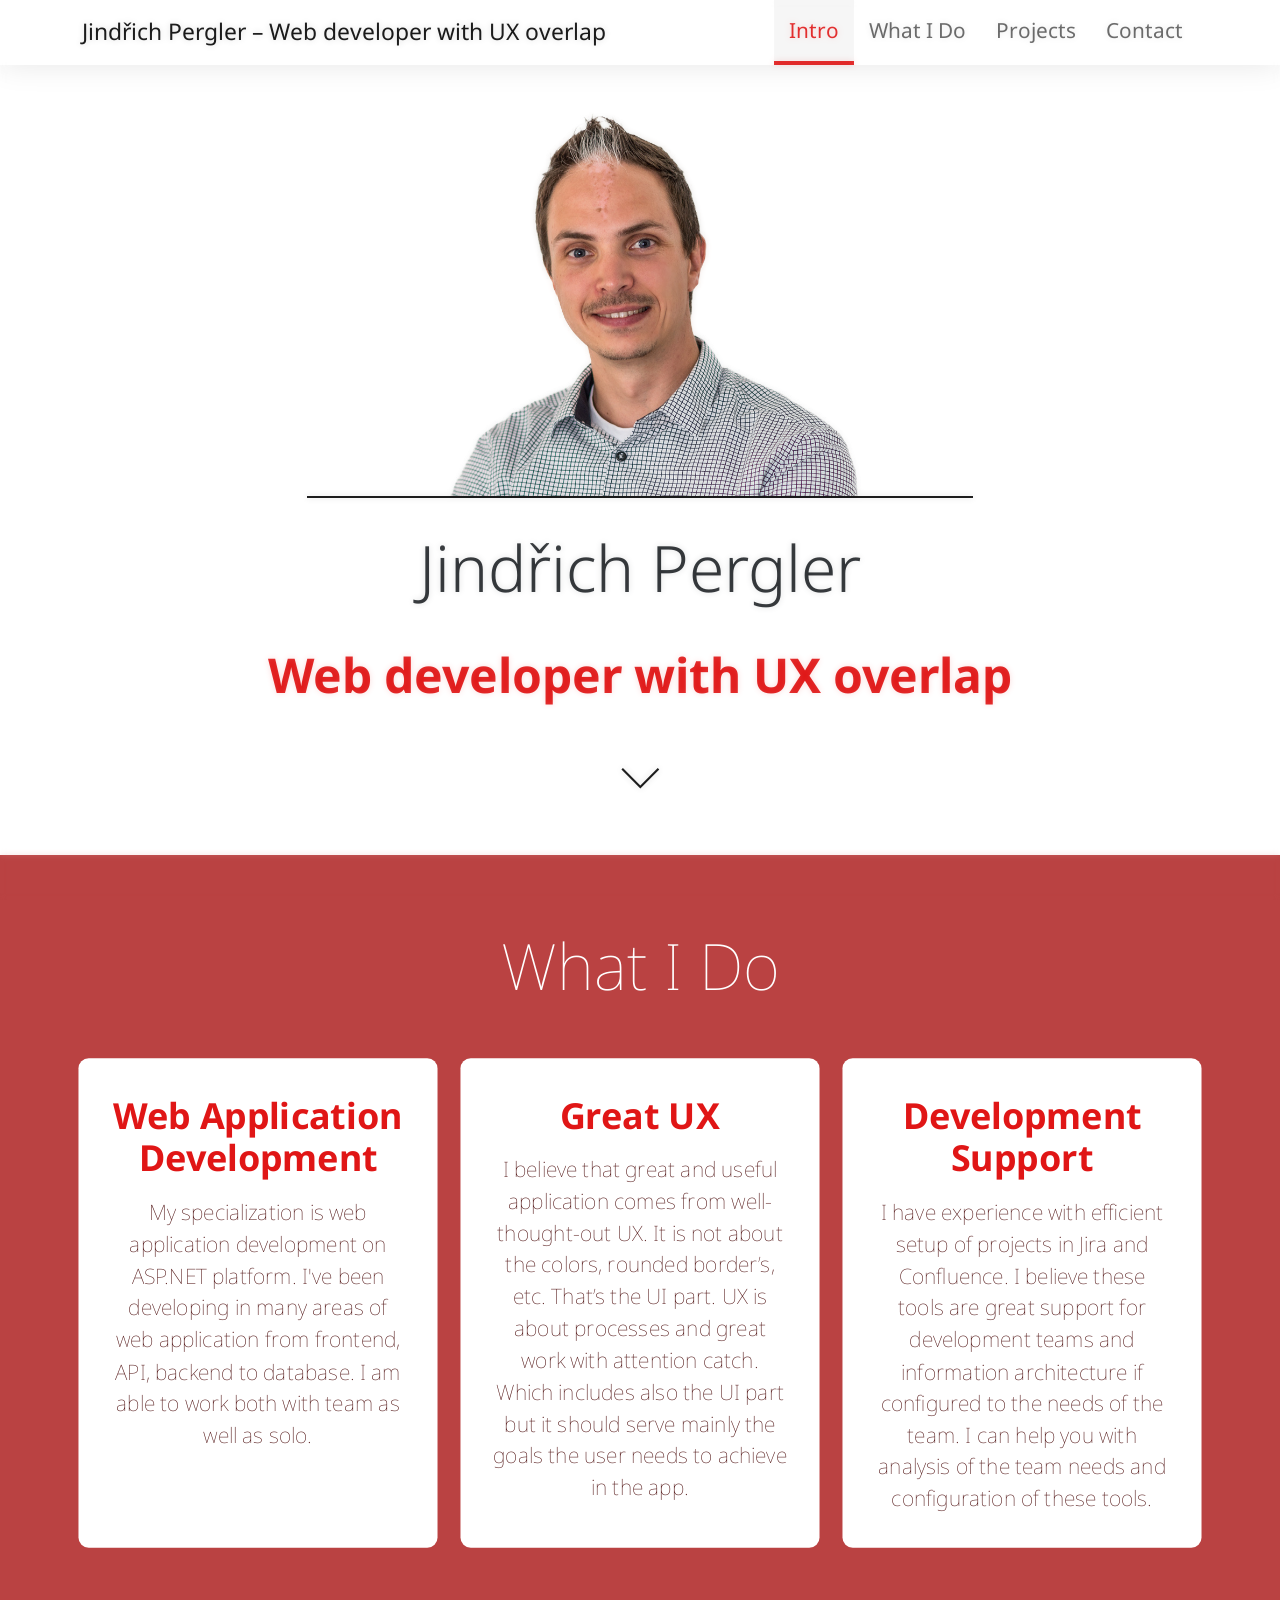
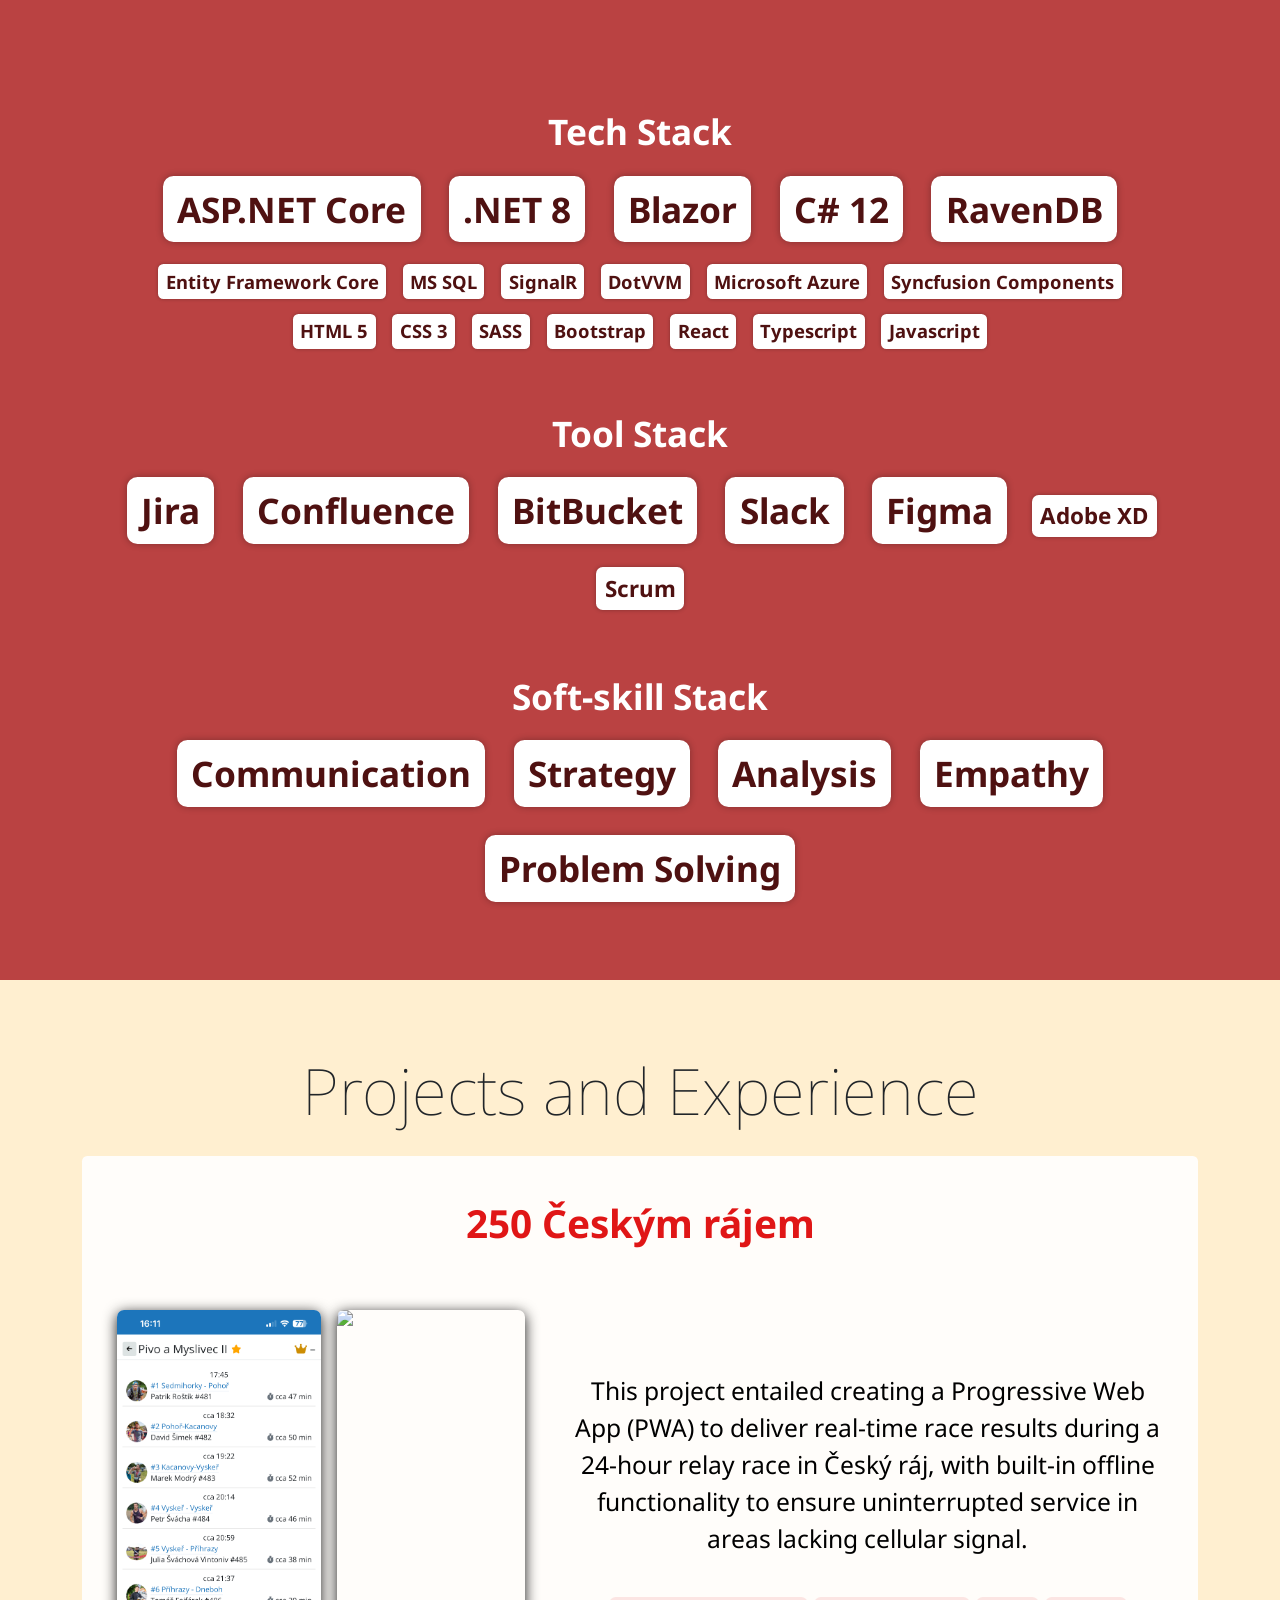
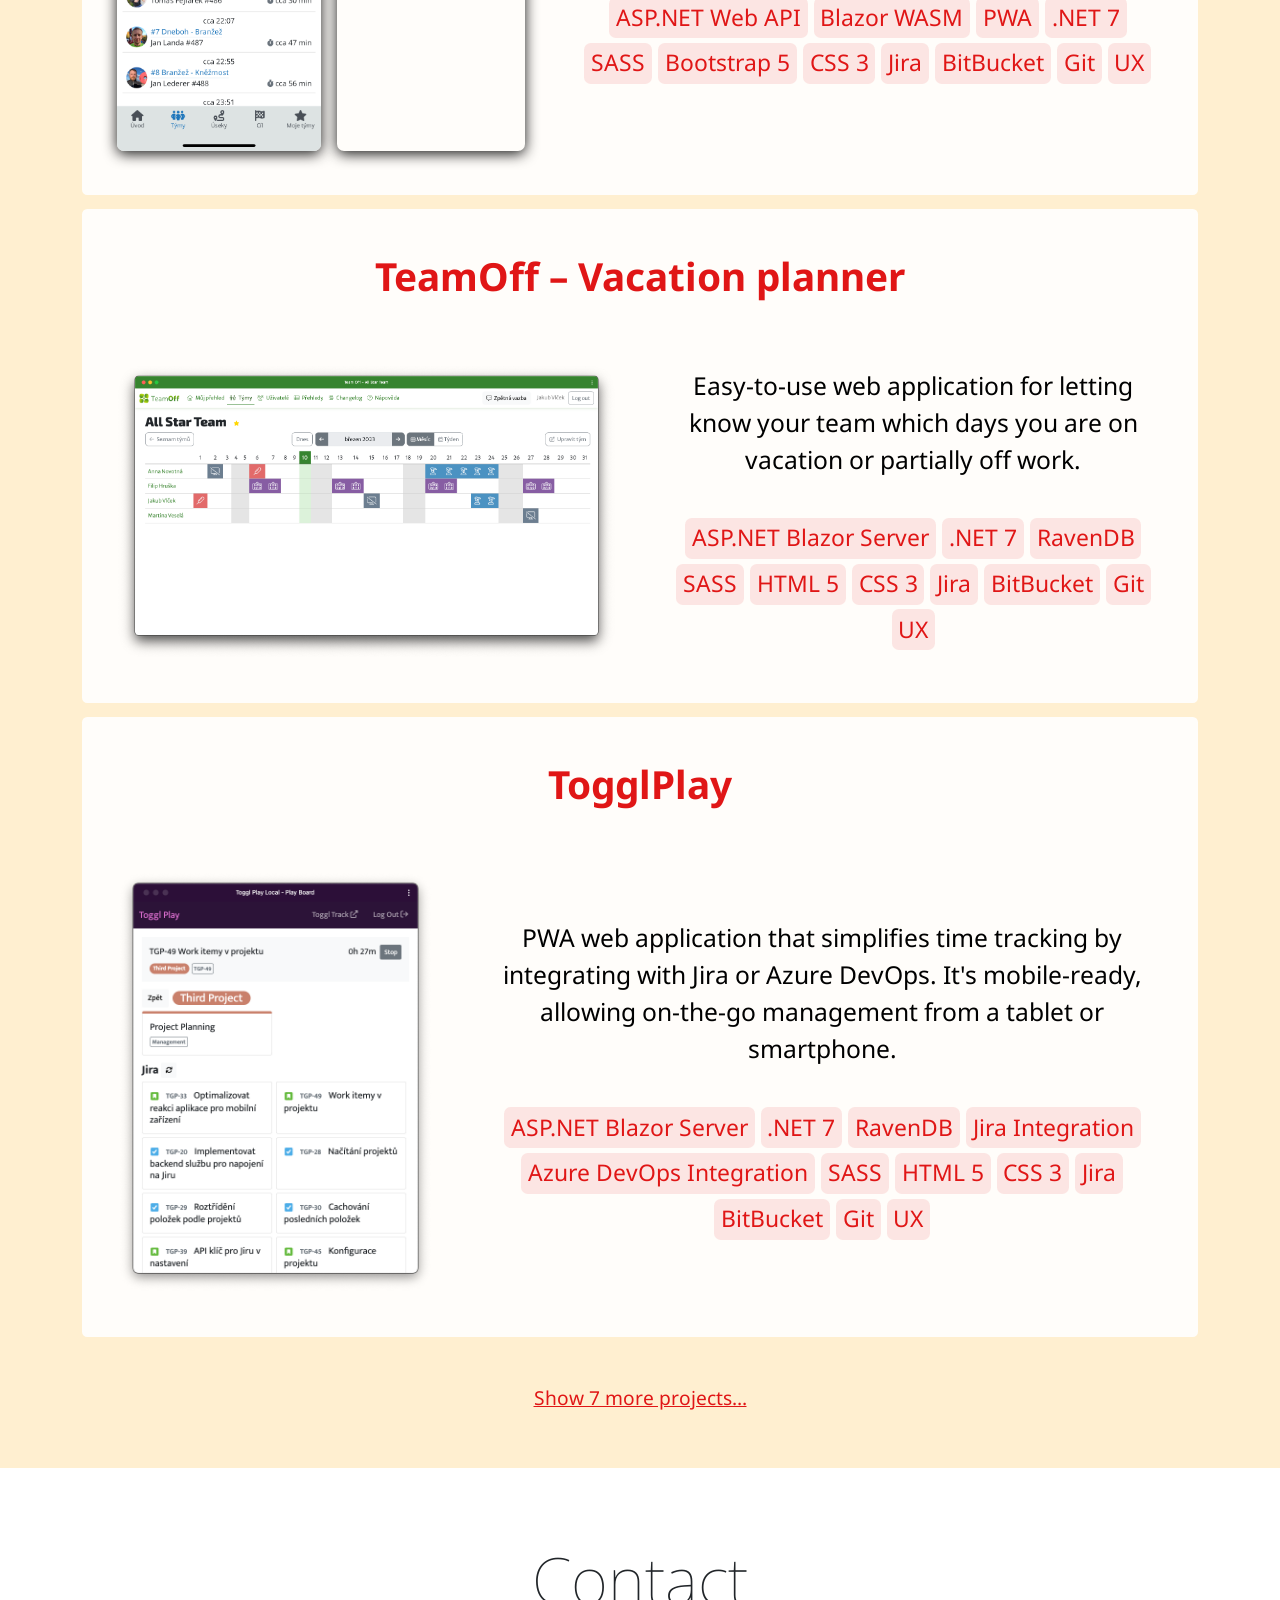
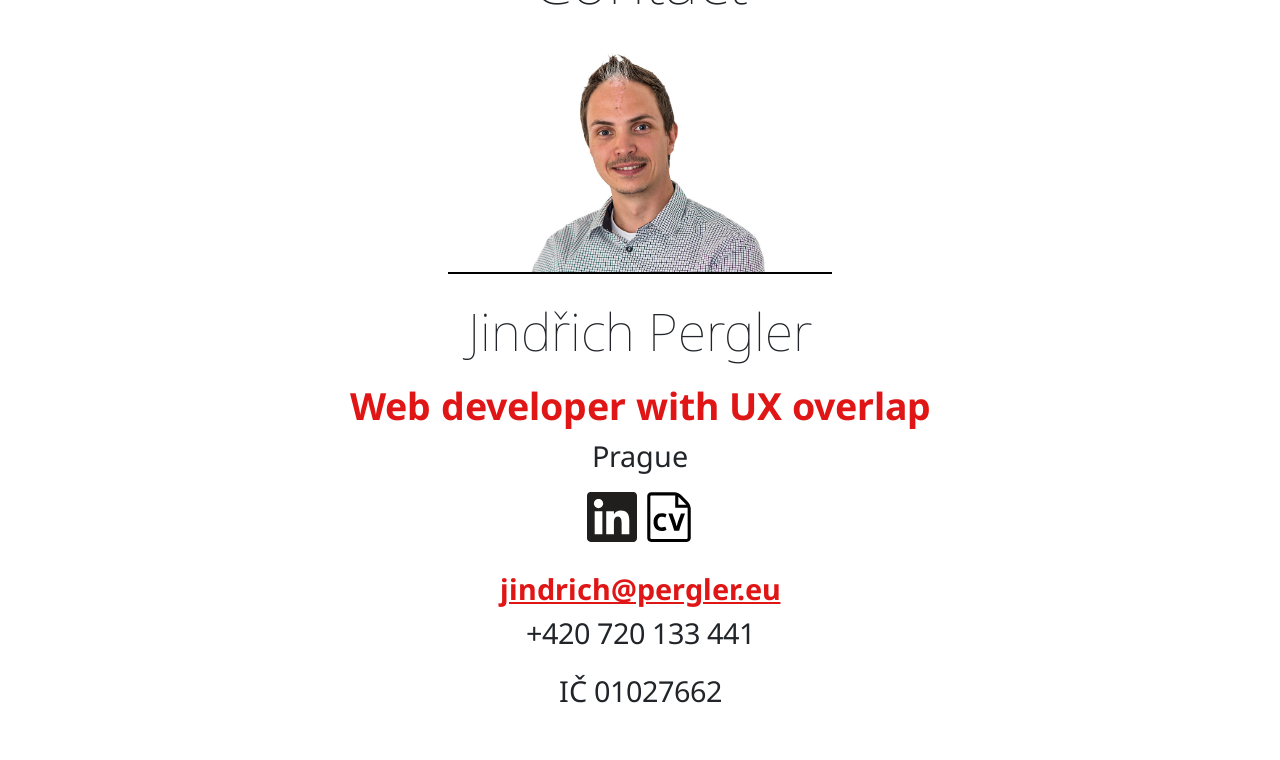
==== commit 5e22b4ab: "Deploy" ====
--- a/index.html
+++ b/index.html
@@ -1 +1 @@
-<!doctype html><html lang="en"><head><meta charset="utf-8"><title>Jindřich Pergler – Web developer with UX overlap</title><meta name="description" content><meta name="viewport" content="width=device-width, initial-scale=1, viewport-fit=cover"><meta name="theme-color" content="#ba4242"><link rel="icon shortcut" type="image/png" href="/favicon.e0df4990.png"><link rel="preconnect" href="https://fonts.googleapis.com"><link rel="preconnect" href="https://fonts.gstatic.com" crossorigin><link href="https://fonts.googleapis.com/css2?family=Noto+Sans:wght@200;700&display=swap" rel="stylesheet"><link href="/index.329c4943.css" rel="stylesheet"></head><body> <nav class="bg-body-primary fixed-top navbar navbar-default navbar-expand-lg py-2 py-lg-0"> <div class="container"> <a class="navbar-brand" href="#">Jindřich Pergler <span class="divider">&ndash;</span> <span class="subtitle">Web developer with UX overlap</span></a> <button class="navbar-toggler" type="button" data-bs-toggle="collapse" data-bs-target="#navbarSupportedContent" aria-controls="navbarSupportedContent" aria-expanded="false" aria-label="Toggle navigation"> <span class="navbar-toggler-icon"></span> </button> <div class="collapse navbar-collapse" id="navbarSupportedContent"> <ul class="ms-auto navbar-nav"> <li class="nav-item"><a class="nav-link" href="#intro">Intro</a></li> <li class="nav-item"><a class="active nav-link" href="#what-i-do">What I Do</a></li> <li class="nav-item"><a class="nav-link" href="#projects">Projects</a></li> <li class="nav-item"><a class="nav-link" href="#contact">Contact</a></li> </ul> </div> </div> </nav> <section id="intro"> <div class="container"> <div class="profilePhoto"></div> <h1>Jindřich Pergler</h1> <div class="subtitle">Web developer with UX overlap</div> <a href="#what-i-do" class="showMore">Show more</a> </div> </section> <section id="what-i-do"> <div class="container"> <h2>What I Do</h2> <div class="activity-box-list"> <div class="activity-box"> <h3>Web Application Development</h3> <p> My specialization is web application development on ASP.NET platform. I've been developing in many areas of web application from frontend, API, backend to database. I am able to work both with team as well as solo. </p> </div> <div class="activity-box"> <h3>Great UX</h3> <p> I believe that great and useful application comes from well-thought-out UX. It is not about the colors, rounded border’s, etc. That’s the UI part. UX is about processes and great work with attention catch. Which includes also the UI part but it should serve mainly the goals the user needs to achieve in the app. </p> </div> <div class="activity-box"> <h3>Development Support</h3> <p> I have experience with efficient setup of projects in Jira and Confluence. I believe these tools are great support for development teams and information architecture if configured to the needs of the team. I can help you with analysis of the team needs and configuration of these tools. </p> </div> </div> </div> </section> <section id="technologies"> <div class="container"> <h3 class="text-center">Tech Stack</h3> <div class="technologyBox"> <div> <div class="level5 technology">ASP.NET Core</div> <div class="level5 technology">.NET 7</div> <div class="level5 technology">Blazor</div> <div class="level5 technology">C# 10.0</div> <div class="level5 technology">RavenDB</div> </div> <div> <div class="level2 technology">Entity Framework Core</div> <div class="level2 technology">MS SQL</div> <div class="level2 technology">SignalR</div> <div class="level2 technology">DotVVM</div> <div class="level2 technology">Microsoft Azure</div> <div class="level2 technology">Syncfusion Components</div> </div> <div> <div class="level2 technology">HTML 5</div> <div class="level2 technology">CSS 3</div> <div class="level2 technology">SASS</div> <div class="level2 technology">Bootstrap</div> <div class="level2 technology">React</div> <div class="level2 technology">Typescript</div> <div class="level2 technology">Javascript</div> </div> </div> <h3 class="text-center">Tool Stack</h3> <div class="technologyBox"> <div> <div class="level5 technology">Jira</div> <div class="level5 technology">Confluence</div> <div class="level5 technology">BitBucket</div> <div class="level5 technology">Slack</div> <div class="level5 technology">Figma</div> <div class="level3 technology">Adobe XD</div> <div class="level3 technology">Scrum</div> </div> </div> <h3 class="text-center">Soft-skill Stack</h3> <div class="technologyBox"> <div> <div class="level5 technology">Communication</div> <div class="level5 technology">Strategy</div> <div class="level5 technology">Analysis</div> <div class="level5 technology">Empathy</div> <div class="level5 technology">Problem Solving</div> </div> </div> </div> </section> <section id="projects"> <div class="container"> <h2>Projects and Experience</h2> <div class="projectBox"> <h3>250 Českým rájem</h3> <div class="align-items-center g-5 mt-3 row"> <div class="col-md order-1"> <p class="mt-0"> This project entailed creating a Progressive Web App (PWA) to deliver real-time race results during a 24-hour relay race in Český ráj, with built-in offline functionality to ensure uninterrupted service in areas lacking cellular signal. </p> <div class="tags"> <span>ASP.NET Web API</span> <span>Blazor WASM</span> <span>PWA</span> <span>.NET 7</span> <span>SASS</span> <span>Bootstrap 5</span> <span>CSS 3</span> <span>Jira</span> <span>BitBucket</span> <span>Git</span> <span>UX</span> </div> </div> <div class="col-md-5 d-md-flex d-none gap-3"> <img src="/250CR-mobile-1.02ee36d0.png" class="d-block image-decorated w-50"> <img src="/250CR-mobile-2.5c6ea055.png" class="d-block image-decorated w-50"> </div> <div class="d-flex d-md-none gap-3"> <img src="/250CR-mobile-1.02ee36d0.png" class="d-block image-decorated w-50"> <img src="/250CR-mobile-2.5c6ea055.png" class="d-block image-decorated w-50"> </div> </div> </div> <div class="projectBox"> <h3>TeamOff – Vacation planner</h3> <div class="align-items-center g-5 mt-3 row"> <div class="col-md order-1"> <p class="mt-0"> Easy-to-use web application for letting know your team which days you are on vacation or partially off work. </p> <div class="tags"> <span>ASP.NET Blazor Server</span> <span>.NET 7</span> <span>RavenDB</span> <span>SASS</span> <span>HTML 5</span> <span>CSS 3</span> <span>Jira</span> <span>BitBucket</span> <span>Git</span> <span>UX</span> </div> </div> <div class="col-md-6"> <img src="/TeamOff-1.f236b2f5.png" class="d-block w-100"> </div> </div> </div> <div class="projectBox"> <h3>TogglPlay</h3> <div class="align-items-center g-5 mt-3 row"> <div class="col-md order-1"> <p class="mt-0"> PWA web application that simplifies time tracking by integrating with Jira or Azure DevOps. It's mobile-ready, allowing on-the-go management from a tablet or smartphone. </p> <div class="tags"> <span>ASP.NET Blazor Server</span> <span>.NET 7</span> <span>RavenDB</span> <span>Jira Integration</span> <span>Azure DevOps Integration</span> <span>SASS</span> <span>HTML 5</span> <span>CSS 3</span> <span>Jira</span> <span>BitBucket</span> <span>Git</span> <span>UX</span> </div> </div> <div class="col-md-4"> <img src="/TogglPlay.6396f0c7.png" class="d-block w-100"> </div> </div> </div> <div class="text-center"> <div class="show-more-projects-link"><a href="javascript: showMoreProjects()" class="btn btn-link">Show 7 more projects&hellip;</a></div> <div class="more-projects visually-hidden"> <div class="projectBox"> <h3>Prototype of ERP system</h3> <div class="align-items-center g-5 mt-3 row"> <div class="col-md order-1"> <p> Analysis and implementation of prototype of complex ERP system. </p> <div class="tags"> <span>ASP.NET Web API</span> <span>.NET Core 3</span> <span>React.js</span> <span>Redux.js</span> <span>Typescript</span> <span>Parcel.js</span> <span>HTML 5</span> <span>CSS 3</span> <span>Azure Boards</span> <span>Azure Pipelines</span> <span>Git</span> </div> </div> <div class="col-md-auto"> <img src="/ERP-Prototype.14f4cbb9.png" class="d-block image-decorated" style="height:350px"> </div> </div> </div> <div class="projectBox"> <h3>OWIN Authentication System</h3> <p> Implementation of authentication system based on Identity Server framework at Asp.NET Core stack. Authentication solution provides single identity source to multiple applications. </p> <div class="tags"> <span>Identity Server framework</span> <span>ASP.NET Core</span> <span>.NET Core 3</span> <span>DotVVM</span> <span>HTML 5</span> <span>CSS 3</span> <span>Azure Boards</span> <span>Azure Pipelines</span> <span>Azure Artifacts</span> <span>Git</span> </div> </div> <div class="projectBox"> <h3>Build and Release Management Automation</h3> <p> Simplifying and automating build and development processes with DevOps tools for a team of developers in a project for a British theatre ticket seller. </p> <div class="tags"> <span>Azure Pipelines</span> <span>NuGet Package Management</span> <span>Build Agent Management</span> <span>Powershell</span> <span>Git</span> <span>Slack</span> </div> </div> <div class="projectBox"> <h3>Frontend layer of a microservice-based product</h3> <p> Implementation of a frontend SPA application which consumes API of a microservice-based backend swarm. Cooperating with backend team on build and release management. </p> <div class="tags"> <span>React</span> <span>Typescript</span> <span>SASS</span> <span>CSS 3</span> <span>HTML 5</span> <span>Parcel.js</span> <span>Azure Pipelines</span> <span>ASP.NET Core</span> <span>.NET Core 2.0</span> <span>Docker</span> <span>Azure AD</span> </div> </div> <div class="projectBox"> <h3>Car Sell Tracking Web Application</h3> <p> Implementation of a web application for tracking of selled cars and information related to delivery and transport for a Czech car importer. </p> <div class="tags"> <span>ASP.NET MVC</span> <span>ASP.NET Web API</span> <span>Azure Blob Storage</span> <span>MS SQL</span> <span>Entity Framework</span> <span>LINQ</span> <span>HTML</span> <span>CSS</span> <span>Angular.js</span> <span>Syncfusion ASP.NET MVC</span> <span>Syncfusion DocIO</span> <span>NUnit</span> <span>Git</span> <span>Jira</span> <span>MailChimp</span> </div> </div> <div class="projectBox"> <h3>Desktop Application and Web Service</h3> <p> Delivering of desktop application together with web service for a Czech branch of international mobile network carrier company. </p> <div class="tags"> <span>ASP.NET Web API</span> <span>MS SQL</span> <span>Entity Framework</span> <span>WPF</span> <span>LINQ</span> <span>Git</span> <span>Jira</span> <span>Bamboo</span> <span>Confluence</span> <span>Continuous Integration</span> <span>Slack</span> <span>Team Leading</span> </div> </div> <div class="projectBox"> <h3>Web-based B2B Application</h3> <p> Member of international team working on web-based B2B system for world-established German company which offers product for gardening and forrest industry. </p> <div class="tags"> <span>ASP.NET MVC</span> <span>ASP.NET Web API</span> <span>MS SQL</span> <span>Entity Framework</span> <span>LINQ</span> <span>HTML</span> <span>CSS</span> <span>jQuery</span> <span>Knockout.js</span> <span>Ext.NET</span> <span>TFS</span> <span>TeamCity</span> <span>MSpecs</span> </div> </div> <div class="projectBox"> <h3>Web-based Data Visualisation</h3> <p>Member of team working on web-based visualisation application for well-established German company offering products and services in MES industry.</p> <div class="tags"> <span>ASP.NET MVC</span> <span>WCF</span> <span>Javascript</span> <span>jQuery</span> <span>Knockout.js</span> <span>Require.js</span> <span>Durandal.js</span> <span>SignalR</span> <span>HTML</span> <span>CSS</span> <span>KendoUI</span> <span>Subversion</span> </div> </div> <div class="projectBox"> <h3>Survey Evaluation Application</h3> <p>Internal web-based tool for evaluating and exporting data from survey forms which offers calculated data as Excel sheets.</p> <div class="tags"> <span>ASP.NET MVC</span> <span>Entity Framework</span> <span>ClosedXML</span> <span>LINQ</span> <span>HTML</span> <span>CSS</span> <span>jQuery</span> </div> </div> <div class="hide-more-projects-link"> <a href="javascript: hideMoreProjects()" class="btn btn-link"> Show only first 3 projects </a> </div> </div> </div> </div> </section> <section id="contact"> <div class="container"> <h2>Contact</h2> <div class="contact-items"> <div class="profilePhoto"></div> <h3>Jindřich Pergler</h3> <div class="subtitle">Web developer with UX overlap</div> <div class="city">Prague</div> <div class="links"> <a href="https://www.linkedin.com/in/jindrichpergler/" title="LinkedIn Profile" target="_blank" class="linkedin">LinkedIn Profile</a> <a href="/files/jindrich-pergler-cv.pdf" title="CV" target="_blank" class="cv">LinkedIn Profile</a> </div> <div class="email"><a href="&#109;a&#105;lt&#111;&#58;j&#105;&#110;dric%&#54;8&#64;p%6&#53;%72g%6Cer&#46;%65&#117;">ji&#110;d&#114;ich&#64;p&#101;rgler&#46;&#101;u</a> </div> <div class="phone">+420 720 133 441</div> <div class="identification">IČ 01027662</div> </div> <div class="col-sm-8 col-sm-push-2 contact-form-success-message" style="display:none"> Thanks for leaving a message.<br>I'll be in touch! ;-) </div> <div class="col-sm-8 col-sm-push-2 contact-form-failure-message" style="display:none"> I'm sorry, but something went wrong and your message was not sent. :-( <br>Please try it again later or contact me at <a href="&#109;a&#105;lt&#111;&#58;j&#105;&#110;dric%&#54;8&#64;p%6&#53;%72g%6Cer&#46;%65&#117;">ji&#110;d&#114;ich&#64;p&#101;rgler&#46;&#101;u</a>. </div> </div> </section> <div class="plastic-overlay"></div> <script src="https://code.jquery.com/jquery-3.6.3.min.js"></script> <script src="https://cdn.jsdelivr.net/npm/bootstrap@5.3.0-alpha1/dist/js/bootstrap.bundle.min.js" integrity="sha384-w76AqPfDkMBDXo30jS1Sgez6pr3x5MlQ1ZAGC+nuZB+EYdgRZgiwxhTBTkF7CXvN" crossorigin></script> <script src="/index.29fad0cd.js"></script> </body></html>+<!doctype html><html lang="en"><head><meta charset="utf-8"><title>Jindřich Pergler – Web developer with UX overlap</title><meta name="description" content><meta name="viewport" content="width=device-width, initial-scale=1, viewport-fit=cover"><meta name="theme-color" content="#ba4242"><link rel="icon shortcut" type="image/png" href="/favicon.e0df4990.png"><link rel="preconnect" href="https://fonts.googleapis.com"><link rel="preconnect" href="https://fonts.gstatic.com" crossorigin><link href="https://fonts.googleapis.com/css2?family=Noto+Sans:wght@200;700&display=swap" rel="stylesheet"><link href="/index.fea8f688.css" rel="stylesheet"></head><body> <nav class="bg-body-primary fixed-top navbar navbar-default navbar-expand-lg py-2 py-lg-0"> <div class="container"> <a class="navbar-brand" href="#">Jindřich Pergler <span class="divider">&ndash;</span> <span class="subtitle">Web developer with UX overlap</span></a> <button class="navbar-toggler" type="button" data-bs-toggle="collapse" data-bs-target="#navbarSupportedContent" aria-controls="navbarSupportedContent" aria-expanded="false" aria-label="Toggle navigation"> <span class="navbar-toggler-icon"></span> </button> <div class="collapse navbar-collapse" id="navbarSupportedContent"> <ul class="ms-auto navbar-nav"> <li class="nav-item"><a class="nav-link" href="#intro">Intro</a></li> <li class="nav-item"><a class="active nav-link" href="#what-i-do">What I Do</a></li> <li class="nav-item"><a class="nav-link" href="#projects">Projects</a></li> <li class="nav-item"><a class="nav-link" href="#contact">Contact</a></li> </ul> </div> </div> </nav> <section id="intro"> <div class="container"> <div class="profilePhoto"></div> <h1>Jindřich Pergler</h1> <div class="subtitle">Web developer with UX overlap</div> <a href="#what-i-do" class="showMore">Show more</a> </div> </section> <section id="what-i-do"> <div class="container"> <h2>What I Do</h2> <div class="activity-box-list"> <div class="activity-box"> <h3>Web Application Development</h3> <p> My specialization is web application development on ASP.NET platform. I've been developing in many areas of web application from frontend, API, backend to database. I am able to work both with team as well as solo. </p> </div> <div class="activity-box"> <h3>Great UX</h3> <p> I believe that great and useful application comes from well-thought-out UX. It is not about the colors, rounded border’s, etc. That’s the UI part. UX is about processes and great work with attention catch. Which includes also the UI part but it should serve mainly the goals the user needs to achieve in the app. </p> </div> <div class="activity-box"> <h3>Development Support</h3> <p> I have experience with efficient setup of projects in Jira and Confluence. I believe these tools are great support for development teams and information architecture if configured to the needs of the team. I can help you with analysis of the team needs and configuration of these tools. </p> </div> </div> </div> </section> <section id="technologies"> <div class="container"> <h3 class="text-center">Tech Stack</h3> <div class="technologyBox"> <div> <div class="level5 technology">ASP.NET Core</div> <div class="level5 technology">.NET 8</div> <div class="level5 technology">Blazor</div> <div class="level5 technology">C# 12</div> <div class="level5 technology">RavenDB</div> </div> <div> <div class="level2 technology">Entity Framework Core</div> <div class="level2 technology">MS SQL</div> <div class="level2 technology">SignalR</div> <div class="level2 technology">DotVVM</div> <div class="level2 technology">Microsoft Azure</div> <div class="level2 technology">Syncfusion Components</div> </div> <div> <div class="level2 technology">HTML 5</div> <div class="level2 technology">CSS 3</div> <div class="level2 technology">SASS</div> <div class="level2 technology">Bootstrap</div> <div class="level2 technology">React</div> <div class="level2 technology">Typescript</div> <div class="level2 technology">Javascript</div> </div> </div> <h3 class="text-center">Tool Stack</h3> <div class="technologyBox"> <div> <div class="level5 technology">Jira</div> <div class="level5 technology">Confluence</div> <div class="level5 technology">BitBucket</div> <div class="level5 technology">Slack</div> <div class="level5 technology">Figma</div> <div class="level3 technology">Adobe XD</div> <div class="level3 technology">Scrum</div> </div> </div> <h3 class="text-center">Soft-skill Stack</h3> <div class="technologyBox"> <div> <div class="level5 technology">Communication</div> <div class="level5 technology">Strategy</div> <div class="level5 technology">Analysis</div> <div class="level5 technology">Empathy</div> <div class="level5 technology">Problem Solving</div> </div> </div> </div> </section> <section id="projects"> <div class="container"> <h2>Projects and Experience</h2> <div class="projectBox"> <h3>250 Českým rájem</h3> <div class="align-items-center g-5 mt-3 row"> <div class="col-md order-1"> <p class="mt-0"> This project entailed creating a Progressive Web App (PWA) to deliver real-time race results during a 24-hour relay race in Český ráj, with built-in offline functionality to ensure uninterrupted service in areas lacking cellular signal. </p> <div class="tags"> <span>ASP.NET Web API</span> <span>Blazor WASM</span> <span>PWA</span> <span>.NET 7</span> <span>SASS</span> <span>Bootstrap 5</span> <span>CSS 3</span> <span>Jira</span> <span>BitBucket</span> <span>Git</span> <span>UX</span> </div> </div> <div class="col-md-5 d-md-flex d-none gap-3"> <img src="/250CR-mobile-1.114ef87a.png" class="d-block image-decorated w-50"> <img src="/250CR-mobile-2.09632670.png" class="d-block image-decorated w-50"> </div> <div class="d-flex d-md-none gap-3"> <img src="/250CR-mobile-1.114ef87a.png" class="d-block image-decorated w-50"> <img src="/250CR-mobile-2.09632670.png" class="d-block image-decorated w-50"> </div> </div> </div> <div class="projectBox"> <h3>TeamOff – Vacation planner</h3> <div class="align-items-center g-5 mt-3 row"> <div class="col-md order-1"> <p class="mt-0"> Easy-to-use web application for letting know your team which days you are on vacation or partially off work. </p> <div class="tags"> <span>ASP.NET Blazor Server</span> <span>.NET 7</span> <span>RavenDB</span> <span>SASS</span> <span>HTML 5</span> <span>CSS 3</span> <span>Jira</span> <span>BitBucket</span> <span>Git</span> <span>UX</span> </div> </div> <div class="col-md-6"> <img src="/TeamOff-1.5740bfa0.png" class="d-block w-100"> </div> </div> </div> <div class="projectBox"> <h3>TogglPlay</h3> <div class="align-items-center g-5 mt-3 row"> <div class="col-md order-1"> <p class="mt-0"> PWA web application that simplifies time tracking by integrating with Jira or Azure DevOps. It's mobile-ready, allowing on-the-go management from a tablet or smartphone. </p> <div class="tags"> <span>ASP.NET Blazor Server</span> <span>.NET 7</span> <span>RavenDB</span> <span>Jira Integration</span> <span>Azure DevOps Integration</span> <span>SASS</span> <span>HTML 5</span> <span>CSS 3</span> <span>Jira</span> <span>BitBucket</span> <span>Git</span> <span>UX</span> </div> </div> <div class="col-md-4"> <img src="/TogglPlay.94a423db.png" class="d-block w-100"> </div> </div> </div> <div class="text-center"> <div class="show-more-projects-link"><a href="javascript: showMoreProjects()" class="btn btn-link">Show 7 more projects&hellip;</a></div> <div class="more-projects visually-hidden"> <div class="projectBox"> <h3>Prototype of ERP system</h3> <div class="align-items-center g-5 mt-3 row"> <div class="col-md order-1"> <p> Analysis and implementation of prototype of complex ERP system. </p> <div class="tags"> <span>ASP.NET Web API</span> <span>.NET Core 3</span> <span>React.js</span> <span>Redux.js</span> <span>Typescript</span> <span>Parcel.js</span> <span>HTML 5</span> <span>CSS 3</span> <span>Azure Boards</span> <span>Azure Pipelines</span> <span>Git</span> </div> </div> <div class="col-md-auto"> <img src="/ERP-Prototype.46f384f0.png" class="d-block image-decorated" style="height:350px"> </div> </div> </div> <div class="projectBox"> <h3>OWIN Authentication System</h3> <p> Implementation of authentication system based on Identity Server framework at Asp.NET Core stack. Authentication solution provides single identity source to multiple applications. </p> <div class="tags"> <span>Identity Server framework</span> <span>ASP.NET Core</span> <span>.NET Core 3</span> <span>DotVVM</span> <span>HTML 5</span> <span>CSS 3</span> <span>Azure Boards</span> <span>Azure Pipelines</span> <span>Azure Artifacts</span> <span>Git</span> </div> </div> <div class="projectBox"> <h3>Build and Release Management Automation</h3> <p> Simplifying and automating build and development processes with DevOps tools for a team of developers in a project for a British theatre ticket seller. </p> <div class="tags"> <span>Azure Pipelines</span> <span>NuGet Package Management</span> <span>Build Agent Management</span> <span>Powershell</span> <span>Git</span> <span>Slack</span> </div> </div> <div class="projectBox"> <h3>Frontend layer of a microservice-based product</h3> <p> Implementation of a frontend SPA application which consumes API of a microservice-based backend swarm. Cooperating with backend team on build and release management. </p> <div class="tags"> <span>React</span> <span>Typescript</span> <span>SASS</span> <span>CSS 3</span> <span>HTML 5</span> <span>Parcel.js</span> <span>Azure Pipelines</span> <span>ASP.NET Core</span> <span>.NET Core 2.0</span> <span>Docker</span> <span>Azure AD</span> </div> </div> <div class="projectBox"> <h3>Car Sell Tracking Web Application</h3> <p> Implementation of a web application for tracking of selled cars and information related to delivery and transport for a Czech car importer. </p> <div class="tags"> <span>ASP.NET MVC</span> <span>ASP.NET Web API</span> <span>Azure Blob Storage</span> <span>MS SQL</span> <span>Entity Framework</span> <span>LINQ</span> <span>HTML</span> <span>CSS</span> <span>Angular.js</span> <span>Syncfusion ASP.NET MVC</span> <span>Syncfusion DocIO</span> <span>NUnit</span> <span>Git</span> <span>Jira</span> <span>MailChimp</span> </div> </div> <div class="projectBox"> <h3>Desktop Application and Web Service</h3> <p> Delivering of desktop application together with web service for a Czech branch of international mobile network carrier company. </p> <div class="tags"> <span>ASP.NET Web API</span> <span>MS SQL</span> <span>Entity Framework</span> <span>WPF</span> <span>LINQ</span> <span>Git</span> <span>Jira</span> <span>Bamboo</span> <span>Confluence</span> <span>Continuous Integration</span> <span>Slack</span> <span>Team Leading</span> </div> </div> <div class="projectBox"> <h3>Web-based B2B Application</h3> <p> Member of international team working on web-based B2B system for world-established German company which offers product for gardening and forrest industry. </p> <div class="tags"> <span>ASP.NET MVC</span> <span>ASP.NET Web API</span> <span>MS SQL</span> <span>Entity Framework</span> <span>LINQ</span> <span>HTML</span> <span>CSS</span> <span>jQuery</span> <span>Knockout.js</span> <span>Ext.NET</span> <span>TFS</span> <span>TeamCity</span> <span>MSpecs</span> </div> </div> <div class="projectBox"> <h3>Web-based Data Visualisation</h3> <p>Member of team working on web-based visualisation application for well-established German company offering products and services in MES industry.</p> <div class="tags"> <span>ASP.NET MVC</span> <span>WCF</span> <span>Javascript</span> <span>jQuery</span> <span>Knockout.js</span> <span>Require.js</span> <span>Durandal.js</span> <span>SignalR</span> <span>HTML</span> <span>CSS</span> <span>KendoUI</span> <span>Subversion</span> </div> </div> <div class="projectBox"> <h3>Survey Evaluation Application</h3> <p>Internal web-based tool for evaluating and exporting data from survey forms which offers calculated data as Excel sheets.</p> <div class="tags"> <span>ASP.NET MVC</span> <span>Entity Framework</span> <span>ClosedXML</span> <span>LINQ</span> <span>HTML</span> <span>CSS</span> <span>jQuery</span> </div> </div> <div class="hide-more-projects-link"> <a href="javascript: hideMoreProjects()" class="btn btn-link"> Show only first 3 projects </a> </div> </div> </div> </div> </section> <section id="contact"> <div class="container"> <h2>Contact</h2> <div class="contact-items"> <div class="profilePhoto"></div> <h3>Jindřich Pergler</h3> <div class="subtitle">Web developer with UX overlap</div> <div class="city">Prague</div> <div class="links"> <a href="https://www.linkedin.com/in/jindrichpergler/" title="LinkedIn Profile" target="_blank" class="linkedin">LinkedIn Profile</a> <a href="/files/jindrich-pergler-cv.pdf" title="CV" target="_blank" class="cv">LinkedIn Profile</a> </div> <div class="email"><a href="&#109;a&#105;lt&#111;&#58;j&#105;&#110;dric%&#54;8&#64;p%6&#53;%72g%6Cer&#46;%65&#117;">ji&#110;d&#114;ich&#64;p&#101;rgler&#46;&#101;u</a> </div> <div class="phone">+420 720 133 441</div> <div class="identification">IČ 01027662</div> </div> <div class="col-sm-8 col-sm-push-2 contact-form-success-message" style="display:none"> Thanks for leaving a message.<br>I'll be in touch! ;-) </div> <div class="col-sm-8 col-sm-push-2 contact-form-failure-message" style="display:none"> I'm sorry, but something went wrong and your message was not sent. :-( <br>Please try it again later or contact me at <a href="&#109;a&#105;lt&#111;&#58;j&#105;&#110;dric%&#54;8&#64;p%6&#53;%72g%6Cer&#46;%65&#117;">ji&#110;d&#114;ich&#64;p&#101;rgler&#46;&#101;u</a>. </div> </div> </section> <div class="plastic-overlay"></div> <script src="https://code.jquery.com/jquery-3.6.3.min.js"></script> <script src="https://cdn.jsdelivr.net/npm/bootstrap@5.3.0-alpha1/dist/js/bootstrap.bundle.min.js" integrity="sha384-w76AqPfDkMBDXo30jS1Sgez6pr3x5MlQ1ZAGC+nuZB+EYdgRZgiwxhTBTkF7CXvN" crossorigin></script> <script src="/index.7691d75f.js"></script> </body></html>
--- a/index.fea8f688.css
+++ b/index.fea8f688.css
@@ -0,0 +1,2 @@
+:root,[data-bs-theme=light]{--bs-blue:#0d6efd;--bs-indigo:#6610f2;--bs-purple:#6f42c1;--bs-pink:#d63384;--bs-red:#dc3545;--bs-orange:#fd7e14;--bs-yellow:#ffc107;--bs-green:#198754;--bs-teal:#20c997;--bs-cyan:#0dcaf0;--bs-black:#000;--bs-white:#fff;--bs-gray:#6c757d;--bs-gray-dark:#343a40;--bs-gray-100:#f8f9fa;--bs-gray-200:#e9ecef;--bs-gray-300:#dee2e6;--bs-gray-400:#ced4da;--bs-gray-500:#adb5bd;--bs-gray-600:#6c757d;--bs-gray-700:#495057;--bs-gray-800:#343a40;--bs-gray-900:#212529;--bs-primary:#e01616;--bs-secondary:#ba4242;--bs-success:#198754;--bs-info:#0dcaf0;--bs-warning:#ffc107;--bs-danger:#dc3545;--bs-light:#f8f9fa;--bs-dark:#212529;--bs-primary-rgb:224,22,22;--bs-secondary-rgb:186,66,66;--bs-success-rgb:25,135,84;--bs-info-rgb:13,202,240;--bs-warning-rgb:255,193,7;--bs-danger-rgb:220,53,69;--bs-light-rgb:248,249,250;--bs-dark-rgb:33,37,41;--bs-primary-text-emphasis:#5a0909;--bs-secondary-text-emphasis:#4a1a1a;--bs-success-text-emphasis:#0a3622;--bs-info-text-emphasis:#055160;--bs-warning-text-emphasis:#664d03;--bs-danger-text-emphasis:#58151c;--bs-light-text-emphasis:#495057;--bs-dark-text-emphasis:#495057;--bs-primary-bg-subtle:#f9d0d0;--bs-secondary-bg-subtle:#f1d9d9;--bs-success-bg-subtle:#d1e7dd;--bs-info-bg-subtle:#cff4fc;--bs-warning-bg-subtle:#fff3cd;--bs-danger-bg-subtle:#f8d7da;--bs-light-bg-subtle:#fcfcfd;--bs-dark-bg-subtle:#ced4da;--bs-primary-border-subtle:#f3a2a2;--bs-secondary-border-subtle:#e3b3b3;--bs-success-border-subtle:#a3cfbb;--bs-info-border-subtle:#9eeaf9;--bs-warning-border-subtle:#ffe69c;--bs-danger-border-subtle:#f1aeb5;--bs-light-border-subtle:#e9ecef;--bs-dark-border-subtle:#adb5bd;--bs-white-rgb:255,255,255;--bs-black-rgb:0,0,0;--bs-font-sans-serif:system-ui,-apple-system,"Segoe UI",Roboto,"Helvetica Neue","Noto Sans","Liberation Sans",Arial,sans-serif,"Apple Color Emoji","Segoe UI Emoji","Segoe UI Symbol","Noto Color Emoji";--bs-font-monospace:SFMono-Regular,Menlo,Monaco,Consolas,"Liberation Mono","Courier New",monospace;--bs-gradient:linear-gradient(180deg,#ffffff26,#fff0);--bs-body-font-family:var(--bs-font-sans-serif);--bs-body-font-size:1rem;--bs-body-font-weight:400;--bs-body-line-height:1.5;--bs-body-color:#212529;--bs-body-color-rgb:33,37,41;--bs-body-bg:#fff;--bs-body-bg-rgb:255,255,255;--bs-emphasis-color:#000;--bs-emphasis-color-rgb:0,0,0;--bs-secondary-color:#212529bf;--bs-secondary-color-rgb:33,37,41;--bs-secondary-bg:#e9ecef;--bs-secondary-bg-rgb:233,236,239;--bs-tertiary-color:#21252980;--bs-tertiary-color-rgb:33,37,41;--bs-tertiary-bg:#f8f9fa;--bs-tertiary-bg-rgb:248,249,250;--bs-heading-color:inherit;--bs-link-color:#e01616;--bs-link-color-rgb:224,22,22;--bs-link-decoration:underline;--bs-link-hover-color:#b31212;--bs-link-hover-color-rgb:179,18,18;--bs-code-color:#d63384;--bs-highlight-color:#212529;--bs-highlight-bg:#fff3cd;--bs-border-width:1px;--bs-border-style:solid;--bs-border-color:#dee2e6;--bs-border-color-translucent:#0000002d;--bs-border-radius:.375rem;--bs-border-radius-sm:.25rem;--bs-border-radius-lg:.5rem;--bs-border-radius-xl:1rem;--bs-border-radius-xxl:2rem;--bs-border-radius-2xl:var(--bs-border-radius-xxl);--bs-border-radius-pill:50rem;--bs-box-shadow:0 .5rem 1rem #00000026;--bs-box-shadow-sm:0 .125rem .25rem #00000013;--bs-box-shadow-lg:0 1rem 3rem #0000002d;--bs-box-shadow-inset:inset 0 1px 2px #00000013;--bs-focus-ring-width:.25rem;--bs-focus-ring-opacity:.25;--bs-focus-ring-color:#e0161640;--bs-form-valid-color:#198754;--bs-form-valid-border-color:#198754;--bs-form-invalid-color:#dc3545;--bs-form-invalid-border-color:#dc3545}[data-bs-theme=dark]{color-scheme:dark;--bs-body-color:#dee2e6;--bs-body-color-rgb:222,226,230;--bs-body-bg:#212529;--bs-body-bg-rgb:33,37,41;--bs-emphasis-color:#fff;--bs-emphasis-color-rgb:255,255,255;--bs-secondary-color:#dee2e6bf;--bs-secondary-color-rgb:222,226,230;--bs-secondary-bg:#343a40;--bs-secondary-bg-rgb:52,58,64;--bs-tertiary-color:#dee2e680;--bs-tertiary-color-rgb:222,226,230;--bs-tertiary-bg:#2b3035;--bs-tertiary-bg-rgb:43,48,53;--bs-primary-text-emphasis:#ec7373;--bs-secondary-text-emphasis:#d68e8e;--bs-success-text-emphasis:#75b798;--bs-info-text-emphasis:#6edff6;--bs-warning-text-emphasis:#ffda6a;--bs-danger-text-emphasis:#ea868f;--bs-light-text-emphasis:#f8f9fa;--bs-dark-text-emphasis:#dee2e6;--bs-primary-bg-subtle:#2d0404;--bs-secondary-bg-subtle:#250d0d;--bs-success-bg-subtle:#051b11;--bs-info-bg-subtle:#032830;--bs-warning-bg-subtle:#332701;--bs-danger-bg-subtle:#2c0b0e;--bs-light-bg-subtle:#343a40;--bs-dark-bg-subtle:#1a1d20;--bs-primary-border-subtle:#860d0d;--bs-secondary-border-subtle:#702828;--bs-success-border-subtle:#0f5132;--bs-info-border-subtle:#087990;--bs-warning-border-subtle:#997404;--bs-danger-border-subtle:#842029;--bs-light-border-subtle:#495057;--bs-dark-border-subtle:#343a40;--bs-heading-color:inherit;--bs-link-color:#ec7373;--bs-link-hover-color:#f08f8f;--bs-link-color-rgb:236,115,115;--bs-link-hover-color-rgb:240,143,143;--bs-code-color:#e685b5;--bs-highlight-color:#dee2e6;--bs-highlight-bg:#664d03;--bs-border-color:#495057;--bs-border-color-translucent:#ffffff26;--bs-form-valid-color:#75b798;--bs-form-valid-border-color:#75b798;--bs-form-invalid-color:#ea868f;--bs-form-invalid-border-color:#ea868f}*,:before,:after{box-sizing:border-box}@media (prefers-reduced-motion:no-preference){:root{scroll-behavior:smooth}}body{font-family:var(--bs-body-font-family);font-size:var(--bs-body-font-size);font-weight:var(--bs-body-font-weight);line-height:var(--bs-body-line-height);color:var(--bs-body-color);text-align:var(--bs-body-text-align);background-color:var(--bs-body-bg);-webkit-text-size-adjust:100%;-webkit-tap-highlight-color:#0000;margin:0}hr{color:inherit;border:0;border-top:var(--bs-border-width)solid;opacity:.25;margin:1rem 0}h6,.h6,h5,.h5,h4,.h4,h3,.h3,h2,.h2,h1,.h1{color:var(--bs-heading-color);margin-top:0;margin-bottom:.5rem;font-weight:500;line-height:1.2}h1,.h1{font-size:calc(1.375rem + 1.5vw)}@media (width>=1200px){h1,.h1{font-size:2.5rem}}h2,.h2{font-size:calc(1.325rem + .9vw)}@media (width>=1200px){h2,.h2{font-size:2rem}}h3,.h3{font-size:calc(1.3rem + .6vw)}@media (width>=1200px){h3,.h3{font-size:1.75rem}}h4,.h4{font-size:calc(1.275rem + .3vw)}@media (width>=1200px){h4,.h4{font-size:1.5rem}}h5,.h5{font-size:1.25rem}h6,.h6{font-size:1rem}p{margin-top:0;margin-bottom:1rem}abbr[title]{cursor:help;text-decoration-skip-ink:none;-webkit-text-decoration:underline dotted;text-decoration:underline dotted}address{font-style:normal;line-height:inherit;margin-bottom:1rem}ol,ul{padding-left:2rem}ol,ul,dl{margin-top:0;margin-bottom:1rem}ol ol,ul ul,ol ul,ul ol{margin-bottom:0}dt{font-weight:700}dd{margin-bottom:.5rem;margin-left:0}blockquote{margin:0 0 1rem}b,strong{font-weight:bolder}small,.small{font-size:.875em}mark,.mark{color:var(--bs-highlight-color);background-color:var(--bs-highlight-bg);padding:.1875em}sub,sup{vertical-align:baseline;font-size:.75em;line-height:0;position:relative}sub{bottom:-.25em}sup{top:-.5em}a{color:rgba(var(--bs-link-color-rgb),var(--bs-link-opacity,1));text-decoration:underline}a:hover{--bs-link-color-rgb:var(--bs-link-hover-color-rgb)}a:not([href]):not([class]),a:not([href]):not([class]):hover{color:inherit;text-decoration:none}pre,code,kbd,samp{font-family:var(--bs-font-monospace);font-size:1em}pre{margin-top:0;margin-bottom:1rem;font-size:.875em;display:block;overflow:auto}pre code{font-size:inherit;color:inherit;word-break:normal}code{color:var(--bs-code-color);word-wrap:break-word;font-size:.875em}a>code{color:inherit}kbd{color:var(--bs-body-bg);background-color:var(--bs-body-color);border-radius:.25rem;padding:.1875rem .375rem;font-size:.875em}kbd kbd{padding:0;font-size:1em}figure{margin:0 0 1rem}img,svg{vertical-align:middle}table{caption-side:bottom;border-collapse:collapse}caption{color:var(--bs-secondary-color);text-align:left;padding-top:.5rem;padding-bottom:.5rem}th{text-align:inherit;text-align:-webkit-match-parent}thead,tbody,tfoot,tr,td,th{border-color:inherit;border-style:solid;border-width:0}label{display:inline-block}button{border-radius:0}button:focus:not(:focus-visible){outline:0}input,button,select,optgroup,textarea{font-family:inherit;font-size:inherit;line-height:inherit;margin:0}button,select{text-transform:none}[role=button]{cursor:pointer}select{word-wrap:normal}select:disabled{opacity:1}[list]:not([type=date]):not([type=datetime-local]):not([type=month]):not([type=week]):not([type=time])::-webkit-calendar-picker-indicator{display:none!important}button,[type=button],[type=reset],[type=submit]{-webkit-appearance:button}button:not(:disabled),[type=button]:not(:disabled),[type=reset]:not(:disabled),[type=submit]:not(:disabled){cursor:pointer}::-moz-focus-inner{border-style:none;padding:0}textarea{resize:vertical}fieldset{border:0;min-width:0;margin:0;padding:0}legend{float:left;font-size:calc(1.275rem + .3vw);line-height:inherit;width:100%;margin-bottom:.5rem;padding:0}@media (width>=1200px){legend{font-size:1.5rem}}legend+*{clear:left}::-webkit-datetime-edit-fields-wrapper{padding:0}::-webkit-datetime-edit-text{padding:0}::-webkit-datetime-edit-minute{padding:0}::-webkit-datetime-edit-hour-field{padding:0}::-webkit-datetime-edit-day-field{padding:0}::-webkit-datetime-edit-month-field{padding:0}::-webkit-datetime-edit-year-field{padding:0}::-webkit-inner-spin-button{height:auto}[type=search]{-webkit-appearance:textfield;outline-offset:-2px}::-webkit-search-decoration{-webkit-appearance:none}::-webkit-color-swatch-wrapper{padding:0}::file-selector-button{font:inherit;-webkit-appearance:button}output{display:inline-block}iframe{border:0}summary{cursor:pointer;display:list-item}progress{vertical-align:baseline}[hidden]{display:none!important}.lead{font-size:1.25rem;font-weight:300}.display-1{font-size:calc(1.625rem + 4.5vw);font-weight:300;line-height:1.2}@media (width>=1200px){.display-1{font-size:5rem}}.display-2{font-size:calc(1.575rem + 3.9vw);font-weight:300;line-height:1.2}@media (width>=1200px){.display-2{font-size:4.5rem}}.display-3{font-size:calc(1.525rem + 3.3vw);font-weight:300;line-height:1.2}@media (width>=1200px){.display-3{font-size:4rem}}.display-4{font-size:calc(1.475rem + 2.7vw);font-weight:300;line-height:1.2}@media (width>=1200px){.display-4{font-size:3.5rem}}.display-5{font-size:calc(1.425rem + 2.1vw);font-weight:300;line-height:1.2}@media (width>=1200px){.display-5{font-size:3rem}}.display-6{font-size:calc(1.375rem + 1.5vw);font-weight:300;line-height:1.2}@media (width>=1200px){.display-6{font-size:2.5rem}}.list-unstyled,.list-inline{padding-left:0;list-style:none}.list-inline-item{display:inline-block}.list-inline-item:not(:last-child){margin-right:.5rem}.initialism{text-transform:uppercase;font-size:.875em}.blockquote{margin-bottom:1rem;font-size:1.25rem}.blockquote>:last-child{margin-bottom:0}.blockquote-footer{color:#6c757d;margin-top:-1rem;margin-bottom:1rem;font-size:.875em}.blockquote-footer:before{content:"— "}.img-fluid{max-width:100%;height:auto}.img-thumbnail{background-color:var(--bs-body-bg);border:var(--bs-border-width)solid var(--bs-border-color);border-radius:var(--bs-border-radius);max-width:100%;height:auto;padding:.25rem}.figure{display:inline-block}.figure-img{margin-bottom:.5rem;line-height:1}.figure-caption{color:var(--bs-secondary-color);font-size:.875em}.container,.container-fluid,.container-xxl,.container-xl,.container-lg,.container-md,.container-sm{--bs-gutter-x:1.5rem;--bs-gutter-y:0;padding-right:calc(var(--bs-gutter-x)*.5);padding-left:calc(var(--bs-gutter-x)*.5);width:100%;margin-left:auto;margin-right:auto}@media (width>=576px){.container-sm,.container{max-width:540px}}@media (width>=768px){.container-md,.container-sm,.container{max-width:720px}}@media (width>=992px){.container-lg,.container-md,.container-sm,.container{max-width:960px}}@media (width>=1200px){.container-xl,.container-lg,.container-md,.container-sm,.container{max-width:1140px}}@media (width>=1400px){.container-xxl,.container-xl,.container-lg,.container-md,.container-sm,.container{max-width:1320px}}:root{--bs-breakpoint-xs:0;--bs-breakpoint-sm:576px;--bs-breakpoint-md:768px;--bs-breakpoint-lg:992px;--bs-breakpoint-xl:1200px;--bs-breakpoint-xxl:1400px}.row{--bs-gutter-x:1.5rem;--bs-gutter-y:0;margin-top:calc(-1*var(--bs-gutter-y));margin-right:calc(-.5*var(--bs-gutter-x));margin-left:calc(-.5*var(--bs-gutter-x));flex-wrap:wrap;display:flex}.row>*{padding-right:calc(var(--bs-gutter-x)*.5);padding-left:calc(var(--bs-gutter-x)*.5);margin-top:var(--bs-gutter-y);flex-shrink:0;width:100%;max-width:100%}.col{flex:1 0}.row-cols-auto>*{flex:none;width:auto}.row-cols-1>*{flex:none;width:100%}.row-cols-2>*{flex:none;width:50%}.row-cols-3>*{flex:none;width:33.3333%}.row-cols-4>*{flex:none;width:25%}.row-cols-5>*{flex:none;width:20%}.row-cols-6>*{flex:none;width:16.6667%}.col-auto{flex:none;width:auto}.col-1{flex:none;width:8.33333%}.col-2{flex:none;width:16.6667%}.col-3{flex:none;width:25%}.col-4{flex:none;width:33.3333%}.col-5{flex:none;width:41.6667%}.col-6{flex:none;width:50%}.col-7{flex:none;width:58.3333%}.col-8{flex:none;width:66.6667%}.col-9{flex:none;width:75%}.col-10{flex:none;width:83.3333%}.col-11{flex:none;width:91.6667%}.col-12{flex:none;width:100%}.offset-1{margin-left:8.33333%}.offset-2{margin-left:16.6667%}.offset-3{margin-left:25%}.offset-4{margin-left:33.3333%}.offset-5{margin-left:41.6667%}.offset-6{margin-left:50%}.offset-7{margin-left:58.3333%}.offset-8{margin-left:66.6667%}.offset-9{margin-left:75%}.offset-10{margin-left:83.3333%}.offset-11{margin-left:91.6667%}.g-0,.gx-0{--bs-gutter-x:0}.g-0,.gy-0{--bs-gutter-y:0}.g-1,.gx-1{--bs-gutter-x:.25rem}.g-1,.gy-1{--bs-gutter-y:.25rem}.g-2,.gx-2{--bs-gutter-x:.5rem}.g-2,.gy-2{--bs-gutter-y:.5rem}.g-3,.gx-3{--bs-gutter-x:1rem}.g-3,.gy-3{--bs-gutter-y:1rem}.g-4,.gx-4{--bs-gutter-x:1.5rem}.g-4,.gy-4{--bs-gutter-y:1.5rem}.g-5,.gx-5{--bs-gutter-x:3rem}.g-5,.gy-5{--bs-gutter-y:3rem}@media (width>=576px){.col-sm{flex:1 0}.row-cols-sm-auto>*{flex:none;width:auto}.row-cols-sm-1>*{flex:none;width:100%}.row-cols-sm-2>*{flex:none;width:50%}.row-cols-sm-3>*{flex:none;width:33.3333%}.row-cols-sm-4>*{flex:none;width:25%}.row-cols-sm-5>*{flex:none;width:20%}.row-cols-sm-6>*{flex:none;width:16.6667%}.col-sm-auto{flex:none;width:auto}.col-sm-1{flex:none;width:8.33333%}.col-sm-2{flex:none;width:16.6667%}.col-sm-3{flex:none;width:25%}.col-sm-4{flex:none;width:33.3333%}.col-sm-5{flex:none;width:41.6667%}.col-sm-6{flex:none;width:50%}.col-sm-7{flex:none;width:58.3333%}.col-sm-8{flex:none;width:66.6667%}.col-sm-9{flex:none;width:75%}.col-sm-10{flex:none;width:83.3333%}.col-sm-11{flex:none;width:91.6667%}.col-sm-12{flex:none;width:100%}.offset-sm-0{margin-left:0}.offset-sm-1{margin-left:8.33333%}.offset-sm-2{margin-left:16.6667%}.offset-sm-3{margin-left:25%}.offset-sm-4{margin-left:33.3333%}.offset-sm-5{margin-left:41.6667%}.offset-sm-6{margin-left:50%}.offset-sm-7{margin-left:58.3333%}.offset-sm-8{margin-left:66.6667%}.offset-sm-9{margin-left:75%}.offset-sm-10{margin-left:83.3333%}.offset-sm-11{margin-left:91.6667%}.g-sm-0,.gx-sm-0{--bs-gutter-x:0}.g-sm-0,.gy-sm-0{--bs-gutter-y:0}.g-sm-1,.gx-sm-1{--bs-gutter-x:.25rem}.g-sm-1,.gy-sm-1{--bs-gutter-y:.25rem}.g-sm-2,.gx-sm-2{--bs-gutter-x:.5rem}.g-sm-2,.gy-sm-2{--bs-gutter-y:.5rem}.g-sm-3,.gx-sm-3{--bs-gutter-x:1rem}.g-sm-3,.gy-sm-3{--bs-gutter-y:1rem}.g-sm-4,.gx-sm-4{--bs-gutter-x:1.5rem}.g-sm-4,.gy-sm-4{--bs-gutter-y:1.5rem}.g-sm-5,.gx-sm-5{--bs-gutter-x:3rem}.g-sm-5,.gy-sm-5{--bs-gutter-y:3rem}}@media (width>=768px){.col-md{flex:1 0}.row-cols-md-auto>*{flex:none;width:auto}.row-cols-md-1>*{flex:none;width:100%}.row-cols-md-2>*{flex:none;width:50%}.row-cols-md-3>*{flex:none;width:33.3333%}.row-cols-md-4>*{flex:none;width:25%}.row-cols-md-5>*{flex:none;width:20%}.row-cols-md-6>*{flex:none;width:16.6667%}.col-md-auto{flex:none;width:auto}.col-md-1{flex:none;width:8.33333%}.col-md-2{flex:none;width:16.6667%}.col-md-3{flex:none;width:25%}.col-md-4{flex:none;width:33.3333%}.col-md-5{flex:none;width:41.6667%}.col-md-6{flex:none;width:50%}.col-md-7{flex:none;width:58.3333%}.col-md-8{flex:none;width:66.6667%}.col-md-9{flex:none;width:75%}.col-md-10{flex:none;width:83.3333%}.col-md-11{flex:none;width:91.6667%}.col-md-12{flex:none;width:100%}.offset-md-0{margin-left:0}.offset-md-1{margin-left:8.33333%}.offset-md-2{margin-left:16.6667%}.offset-md-3{margin-left:25%}.offset-md-4{margin-left:33.3333%}.offset-md-5{margin-left:41.6667%}.offset-md-6{margin-left:50%}.offset-md-7{margin-left:58.3333%}.offset-md-8{margin-left:66.6667%}.offset-md-9{margin-left:75%}.offset-md-10{margin-left:83.3333%}.offset-md-11{margin-left:91.6667%}.g-md-0,.gx-md-0{--bs-gutter-x:0}.g-md-0,.gy-md-0{--bs-gutter-y:0}.g-md-1,.gx-md-1{--bs-gutter-x:.25rem}.g-md-1,.gy-md-1{--bs-gutter-y:.25rem}.g-md-2,.gx-md-2{--bs-gutter-x:.5rem}.g-md-2,.gy-md-2{--bs-gutter-y:.5rem}.g-md-3,.gx-md-3{--bs-gutter-x:1rem}.g-md-3,.gy-md-3{--bs-gutter-y:1rem}.g-md-4,.gx-md-4{--bs-gutter-x:1.5rem}.g-md-4,.gy-md-4{--bs-gutter-y:1.5rem}.g-md-5,.gx-md-5{--bs-gutter-x:3rem}.g-md-5,.gy-md-5{--bs-gutter-y:3rem}}@media (width>=992px){.col-lg{flex:1 0}.row-cols-lg-auto>*{flex:none;width:auto}.row-cols-lg-1>*{flex:none;width:100%}.row-cols-lg-2>*{flex:none;width:50%}.row-cols-lg-3>*{flex:none;width:33.3333%}.row-cols-lg-4>*{flex:none;width:25%}.row-cols-lg-5>*{flex:none;width:20%}.row-cols-lg-6>*{flex:none;width:16.6667%}.col-lg-auto{flex:none;width:auto}.col-lg-1{flex:none;width:8.33333%}.col-lg-2{flex:none;width:16.6667%}.col-lg-3{flex:none;width:25%}.col-lg-4{flex:none;width:33.3333%}.col-lg-5{flex:none;width:41.6667%}.col-lg-6{flex:none;width:50%}.col-lg-7{flex:none;width:58.3333%}.col-lg-8{flex:none;width:66.6667%}.col-lg-9{flex:none;width:75%}.col-lg-10{flex:none;width:83.3333%}.col-lg-11{flex:none;width:91.6667%}.col-lg-12{flex:none;width:100%}.offset-lg-0{margin-left:0}.offset-lg-1{margin-left:8.33333%}.offset-lg-2{margin-left:16.6667%}.offset-lg-3{margin-left:25%}.offset-lg-4{margin-left:33.3333%}.offset-lg-5{margin-left:41.6667%}.offset-lg-6{margin-left:50%}.offset-lg-7{margin-left:58.3333%}.offset-lg-8{margin-left:66.6667%}.offset-lg-9{margin-left:75%}.offset-lg-10{margin-left:83.3333%}.offset-lg-11{margin-left:91.6667%}.g-lg-0,.gx-lg-0{--bs-gutter-x:0}.g-lg-0,.gy-lg-0{--bs-gutter-y:0}.g-lg-1,.gx-lg-1{--bs-gutter-x:.25rem}.g-lg-1,.gy-lg-1{--bs-gutter-y:.25rem}.g-lg-2,.gx-lg-2{--bs-gutter-x:.5rem}.g-lg-2,.gy-lg-2{--bs-gutter-y:.5rem}.g-lg-3,.gx-lg-3{--bs-gutter-x:1rem}.g-lg-3,.gy-lg-3{--bs-gutter-y:1rem}.g-lg-4,.gx-lg-4{--bs-gutter-x:1.5rem}.g-lg-4,.gy-lg-4{--bs-gutter-y:1.5rem}.g-lg-5,.gx-lg-5{--bs-gutter-x:3rem}.g-lg-5,.gy-lg-5{--bs-gutter-y:3rem}}@media (width>=1200px){.col-xl{flex:1 0}.row-cols-xl-auto>*{flex:none;width:auto}.row-cols-xl-1>*{flex:none;width:100%}.row-cols-xl-2>*{flex:none;width:50%}.row-cols-xl-3>*{flex:none;width:33.3333%}.row-cols-xl-4>*{flex:none;width:25%}.row-cols-xl-5>*{flex:none;width:20%}.row-cols-xl-6>*{flex:none;width:16.6667%}.col-xl-auto{flex:none;width:auto}.col-xl-1{flex:none;width:8.33333%}.col-xl-2{flex:none;width:16.6667%}.col-xl-3{flex:none;width:25%}.col-xl-4{flex:none;width:33.3333%}.col-xl-5{flex:none;width:41.6667%}.col-xl-6{flex:none;width:50%}.col-xl-7{flex:none;width:58.3333%}.col-xl-8{flex:none;width:66.6667%}.col-xl-9{flex:none;width:75%}.col-xl-10{flex:none;width:83.3333%}.col-xl-11{flex:none;width:91.6667%}.col-xl-12{flex:none;width:100%}.offset-xl-0{margin-left:0}.offset-xl-1{margin-left:8.33333%}.offset-xl-2{margin-left:16.6667%}.offset-xl-3{margin-left:25%}.offset-xl-4{margin-left:33.3333%}.offset-xl-5{margin-left:41.6667%}.offset-xl-6{margin-left:50%}.offset-xl-7{margin-left:58.3333%}.offset-xl-8{margin-left:66.6667%}.offset-xl-9{margin-left:75%}.offset-xl-10{margin-left:83.3333%}.offset-xl-11{margin-left:91.6667%}.g-xl-0,.gx-xl-0{--bs-gutter-x:0}.g-xl-0,.gy-xl-0{--bs-gutter-y:0}.g-xl-1,.gx-xl-1{--bs-gutter-x:.25rem}.g-xl-1,.gy-xl-1{--bs-gutter-y:.25rem}.g-xl-2,.gx-xl-2{--bs-gutter-x:.5rem}.g-xl-2,.gy-xl-2{--bs-gutter-y:.5rem}.g-xl-3,.gx-xl-3{--bs-gutter-x:1rem}.g-xl-3,.gy-xl-3{--bs-gutter-y:1rem}.g-xl-4,.gx-xl-4{--bs-gutter-x:1.5rem}.g-xl-4,.gy-xl-4{--bs-gutter-y:1.5rem}.g-xl-5,.gx-xl-5{--bs-gutter-x:3rem}.g-xl-5,.gy-xl-5{--bs-gutter-y:3rem}}@media (width>=1400px){.col-xxl{flex:1 0}.row-cols-xxl-auto>*{flex:none;width:auto}.row-cols-xxl-1>*{flex:none;width:100%}.row-cols-xxl-2>*{flex:none;width:50%}.row-cols-xxl-3>*{flex:none;width:33.3333%}.row-cols-xxl-4>*{flex:none;width:25%}.row-cols-xxl-5>*{flex:none;width:20%}.row-cols-xxl-6>*{flex:none;width:16.6667%}.col-xxl-auto{flex:none;width:auto}.col-xxl-1{flex:none;width:8.33333%}.col-xxl-2{flex:none;width:16.6667%}.col-xxl-3{flex:none;width:25%}.col-xxl-4{flex:none;width:33.3333%}.col-xxl-5{flex:none;width:41.6667%}.col-xxl-6{flex:none;width:50%}.col-xxl-7{flex:none;width:58.3333%}.col-xxl-8{flex:none;width:66.6667%}.col-xxl-9{flex:none;width:75%}.col-xxl-10{flex:none;width:83.3333%}.col-xxl-11{flex:none;width:91.6667%}.col-xxl-12{flex:none;width:100%}.offset-xxl-0{margin-left:0}.offset-xxl-1{margin-left:8.33333%}.offset-xxl-2{margin-left:16.6667%}.offset-xxl-3{margin-left:25%}.offset-xxl-4{margin-left:33.3333%}.offset-xxl-5{margin-left:41.6667%}.offset-xxl-6{margin-left:50%}.offset-xxl-7{margin-left:58.3333%}.offset-xxl-8{margin-left:66.6667%}.offset-xxl-9{margin-left:75%}.offset-xxl-10{margin-left:83.3333%}.offset-xxl-11{margin-left:91.6667%}.g-xxl-0,.gx-xxl-0{--bs-gutter-x:0}.g-xxl-0,.gy-xxl-0{--bs-gutter-y:0}.g-xxl-1,.gx-xxl-1{--bs-gutter-x:.25rem}.g-xxl-1,.gy-xxl-1{--bs-gutter-y:.25rem}.g-xxl-2,.gx-xxl-2{--bs-gutter-x:.5rem}.g-xxl-2,.gy-xxl-2{--bs-gutter-y:.5rem}.g-xxl-3,.gx-xxl-3{--bs-gutter-x:1rem}.g-xxl-3,.gy-xxl-3{--bs-gutter-y:1rem}.g-xxl-4,.gx-xxl-4{--bs-gutter-x:1.5rem}.g-xxl-4,.gy-xxl-4{--bs-gutter-y:1.5rem}.g-xxl-5,.gx-xxl-5{--bs-gutter-x:3rem}.g-xxl-5,.gy-xxl-5{--bs-gutter-y:3rem}}.table{--bs-table-color-type:initial;--bs-table-bg-type:initial;--bs-table-color-state:initial;--bs-table-bg-state:initial;--bs-table-color:var(--bs-emphasis-color);--bs-table-bg:var(--bs-body-bg);--bs-table-border-color:var(--bs-border-color);--bs-table-accent-bg:transparent;--bs-table-striped-color:var(--bs-emphasis-color);--bs-table-striped-bg:rgba(var(--bs-emphasis-color-rgb),.05);--bs-table-active-color:var(--bs-emphasis-color);--bs-table-active-bg:rgba(var(--bs-emphasis-color-rgb),.1);--bs-table-hover-color:var(--bs-emphasis-color);--bs-table-hover-bg:rgba(var(--bs-emphasis-color-rgb),.075);vertical-align:top;border-color:var(--bs-table-border-color);width:100%;margin-bottom:1rem}.table>:not(caption)>*>*{color:var(--bs-table-color-state,var(--bs-table-color-type,var(--bs-table-color)));background-color:var(--bs-table-bg);border-bottom-width:var(--bs-border-width);box-shadow:inset 0 0 0 9999px var(--bs-table-bg-state,var(--bs-table-bg-type,var(--bs-table-accent-bg)));padding:.5rem}.table>tbody{vertical-align:inherit}.table>thead{vertical-align:bottom}.table-group-divider{border-top:calc(var(--bs-border-width)*2)solid currentcolor}.caption-top{caption-side:top}.table-sm>:not(caption)>*>*{padding:.25rem}.table-bordered>:not(caption)>*{border-width:var(--bs-border-width)0}.table-bordered>:not(caption)>*>*{border-width:0 var(--bs-border-width)}.table-borderless>:not(caption)>*>*{border-bottom-width:0}.table-borderless>:not(:first-child){border-top-width:0}.table-striped>tbody>tr:nth-of-type(odd)>*,.table-striped-columns>:not(caption)>tr>:nth-child(2n){--bs-table-color-type:var(--bs-table-striped-color);--bs-table-bg-type:var(--bs-table-striped-bg)}.table-active{--bs-table-color-state:var(--bs-table-active-color);--bs-table-bg-state:var(--bs-table-active-bg)}.table-hover>tbody>tr:hover>*{--bs-table-color-state:var(--bs-table-hover-color);--bs-table-bg-state:var(--bs-table-hover-bg)}.table-primary{--bs-table-color:#000;--bs-table-bg:#f9d0d0;--bs-table-border-color:#c7a6a6;--bs-table-striped-bg:#edc6c6;--bs-table-striped-color:#000;--bs-table-active-bg:#e0bbbb;--bs-table-active-color:#000;--bs-table-hover-bg:#e6c0c0;--bs-table-hover-color:#000;color:var(--bs-table-color);border-color:var(--bs-table-border-color)}.table-secondary{--bs-table-color:#000;--bs-table-bg:#f1d9d9;--bs-table-border-color:#c1aeae;--bs-table-striped-bg:#e5cece;--bs-table-striped-color:#000;--bs-table-active-bg:#d9c3c3;--bs-table-active-color:#000;--bs-table-hover-bg:#dfc9c9;--bs-table-hover-color:#000;color:var(--bs-table-color);border-color:var(--bs-table-border-color)}.table-success{--bs-table-color:#000;--bs-table-bg:#d1e7dd;--bs-table-border-color:#a7b9b1;--bs-table-striped-bg:#c7dbd2;--bs-table-striped-color:#000;--bs-table-active-bg:#bcd0c7;--bs-table-active-color:#000;--bs-table-hover-bg:#c1d6cc;--bs-table-hover-color:#000;color:var(--bs-table-color);border-color:var(--bs-table-border-color)}.table-info{--bs-table-color:#000;--bs-table-bg:#cff4fc;--bs-table-border-color:#a6c3ca;--bs-table-striped-bg:#c5e8ef;--bs-table-striped-color:#000;--bs-table-active-bg:#badce3;--bs-table-active-color:#000;--bs-table-hover-bg:#bfe2e9;--bs-table-hover-color:#000;color:var(--bs-table-color);border-color:var(--bs-table-border-color)}.table-warning{--bs-table-color:#000;--bs-table-bg:#fff3cd;--bs-table-border-color:#ccc2a4;--bs-table-striped-bg:#f2e7c3;--bs-table-striped-color:#000;--bs-table-active-bg:#e6dbb9;--bs-table-active-color:#000;--bs-table-hover-bg:#ece1be;--bs-table-hover-color:#000;color:var(--bs-table-color);border-color:var(--bs-table-border-color)}.table-danger{--bs-table-color:#000;--bs-table-bg:#f8d7da;--bs-table-border-color:#c6acae;--bs-table-striped-bg:#eccccf;--bs-table-striped-color:#000;--bs-table-active-bg:#dfc2c4;--bs-table-active-color:#000;--bs-table-hover-bg:#e5c7ca;--bs-table-hover-color:#000;color:var(--bs-table-color);border-color:var(--bs-table-border-color)}.table-light{--bs-table-color:#000;--bs-table-bg:#f8f9fa;--bs-table-border-color:#c6c7c8;--bs-table-striped-bg:#ecedee;--bs-table-striped-color:#000;--bs-table-active-bg:#dfe0e1;--bs-table-active-color:#000;--bs-table-hover-bg:#e5e6e7;--bs-table-hover-color:#000;color:var(--bs-table-color);border-color:var(--bs-table-border-color)}.table-dark{--bs-table-color:#fff;--bs-table-bg:#212529;--bs-table-border-color:#4d5154;--bs-table-striped-bg:#2c3034;--bs-table-striped-color:#fff;--bs-table-active-bg:#373b3e;--bs-table-active-color:#fff;--bs-table-hover-bg:#323539;--bs-table-hover-color:#fff;color:var(--bs-table-color);border-color:var(--bs-table-border-color)}.table-responsive{-webkit-overflow-scrolling:touch;overflow-x:auto}@media (width<=575.98px){.table-responsive-sm{-webkit-overflow-scrolling:touch;overflow-x:auto}}@media (width<=767.98px){.table-responsive-md{-webkit-overflow-scrolling:touch;overflow-x:auto}}@media (width<=991.98px){.table-responsive-lg{-webkit-overflow-scrolling:touch;overflow-x:auto}}@media (width<=1199.98px){.table-responsive-xl{-webkit-overflow-scrolling:touch;overflow-x:auto}}@media (width<=1399.98px){.table-responsive-xxl{-webkit-overflow-scrolling:touch;overflow-x:auto}}.form-label{margin-bottom:.5rem}.col-form-label{padding-top:calc(.375rem + var(--bs-border-width));padding-bottom:calc(.375rem + var(--bs-border-width));font-size:inherit;margin-bottom:0;line-height:1.5}.col-form-label-lg{padding-top:calc(.5rem + var(--bs-border-width));padding-bottom:calc(.5rem + var(--bs-border-width));font-size:1.25rem}.col-form-label-sm{padding-top:calc(.25rem + var(--bs-border-width));padding-bottom:calc(.25rem + var(--bs-border-width));font-size:.875rem}.form-text{color:var(--bs-secondary-color);margin-top:.25rem;font-size:.875em}.form-control{color:var(--bs-body-color);appearance:none;background-color:var(--bs-body-bg);border:var(--bs-border-width)solid var(--bs-border-color);border-radius:var(--bs-border-radius);background-clip:padding-box;width:100%;padding:.375rem .75rem;font-size:1rem;font-weight:400;line-height:1.5;transition:border-color .15s ease-in-out,box-shadow .15s ease-in-out;display:block}@media (prefers-reduced-motion:reduce){.form-control{transition:none}}.form-control[type=file]{overflow:hidden}.form-control[type=file]:not(:disabled):not([readonly]){cursor:pointer}.form-control:focus{color:var(--bs-body-color);background-color:var(--bs-body-bg);border-color:#f08b8b;outline:0;box-shadow:0 0 0 .25rem #e0161640}.form-control::-webkit-date-and-time-value{min-width:85px;height:1.5em;margin:0}.form-control::-webkit-datetime-edit{padding:0;display:block}.form-control::placeholder{color:var(--bs-secondary-color);opacity:1}.form-control:disabled{background-color:var(--bs-secondary-bg);opacity:1}.form-control::file-selector-button{color:var(--bs-body-color);background-color:var(--bs-tertiary-bg);pointer-events:none;border-color:inherit;border-style:solid;border-width:0;border-inline-end-width:var(--bs-border-width);margin:-.375rem -.75rem;border-radius:0;margin-inline-end:.75rem;padding:.375rem .75rem;transition:color .15s ease-in-out,background-color .15s ease-in-out,border-color .15s ease-in-out,box-shadow .15s ease-in-out}@media (prefers-reduced-motion:reduce){.form-control::file-selector-button{transition:none}}.form-control:hover:not(:disabled):not([readonly])::file-selector-button{background-color:var(--bs-secondary-bg)}.form-control-plaintext{color:var(--bs-body-color);border:solid #0000;border-width:var(--bs-border-width)0;background-color:#0000;width:100%;margin-bottom:0;padding:.375rem 0;line-height:1.5;display:block}.form-control-plaintext:focus{outline:0}.form-control-plaintext.form-control-sm,.form-control-plaintext.form-control-lg{padding-left:0;padding-right:0}.form-control-sm{min-height:calc(1.5em + .5rem + calc(var(--bs-border-width)*2));border-radius:var(--bs-border-radius-sm);padding:.25rem .5rem;font-size:.875rem}.form-control-sm::file-selector-button{margin:-.25rem -.5rem;margin-inline-end:.5rem;padding:.25rem .5rem}.form-control-lg{min-height:calc(1.5em + 1rem + calc(var(--bs-border-width)*2));border-radius:var(--bs-border-radius-lg);padding:.5rem 1rem;font-size:1.25rem}.form-control-lg::file-selector-button{margin:-.5rem -1rem;margin-inline-end:1rem;padding:.5rem 1rem}textarea.form-control{min-height:calc(1.5em + .75rem + calc(var(--bs-border-width)*2))}textarea.form-control-sm{min-height:calc(1.5em + .5rem + calc(var(--bs-border-width)*2))}textarea.form-control-lg{min-height:calc(1.5em + 1rem + calc(var(--bs-border-width)*2))}.form-control-color{height:calc(1.5em + .75rem + calc(var(--bs-border-width)*2));width:3rem;padding:.375rem}.form-control-color:not(:disabled):not([readonly]){cursor:pointer}.form-control-color::-moz-color-swatch{border-radius:var(--bs-border-radius);border:0!important}.form-control-color::-webkit-color-swatch{border-radius:var(--bs-border-radius);border:0!important}.form-control-color.form-control-sm{height:calc(1.5em + .5rem + calc(var(--bs-border-width)*2))}.form-control-color.form-control-lg{height:calc(1.5em + 1rem + calc(var(--bs-border-width)*2))}.form-select{--bs-form-select-bg-img:url("data:image/svg+xml,%3csvg xmlns='http://www.w3.org/2000/svg' viewBox='0 0 16 16'%3e%3cpath fill='none' stroke='%23343a40' stroke-linecap='round' stroke-linejoin='round' stroke-width='2' d='m2 5 6 6 6-6'/%3e%3c/svg%3e");color:var(--bs-body-color);appearance:none;background-color:var(--bs-body-bg);background-image:var(--bs-form-select-bg-img),var(--bs-form-select-bg-icon,none);border:var(--bs-border-width)solid var(--bs-border-color);border-radius:var(--bs-border-radius);background-position:right .75rem center;background-repeat:no-repeat;background-size:16px 12px;width:100%;padding:.375rem 2.25rem .375rem .75rem;font-size:1rem;font-weight:400;line-height:1.5;transition:border-color .15s ease-in-out,box-shadow .15s ease-in-out;display:block}@media (prefers-reduced-motion:reduce){.form-select{transition:none}}.form-select:focus{border-color:#f08b8b;outline:0;box-shadow:0 0 0 .25rem #e0161640}.form-select[multiple],.form-select[size]:not([size="1"]){background-image:none;padding-right:.75rem}.form-select:disabled{background-color:var(--bs-secondary-bg)}.form-select:-moz-focusring{color:#0000;text-shadow:0 0 0 var(--bs-body-color)}.form-select-sm{border-radius:var(--bs-border-radius-sm);padding-top:.25rem;padding-bottom:.25rem;padding-left:.5rem;font-size:.875rem}.form-select-lg{border-radius:var(--bs-border-radius-lg);padding-top:.5rem;padding-bottom:.5rem;padding-left:1rem;font-size:1.25rem}[data-bs-theme=dark] .form-select{--bs-form-select-bg-img:url("data:image/svg+xml,%3csvg xmlns='http://www.w3.org/2000/svg' viewBox='0 0 16 16'%3e%3cpath fill='none' stroke='%23dee2e6' stroke-linecap='round' stroke-linejoin='round' stroke-width='2' d='m2 5 6 6 6-6'/%3e%3c/svg%3e")}.form-check{min-height:1.5rem;margin-bottom:.125rem;padding-left:1.5em;display:block}.form-check .form-check-input{float:left;margin-left:-1.5em}.form-check-reverse{text-align:right;padding-left:0;padding-right:1.5em}.form-check-reverse .form-check-input{float:right;margin-left:0;margin-right:-1.5em}.form-check-input{--bs-form-check-bg:var(--bs-body-bg);vertical-align:top;appearance:none;background-color:var(--bs-form-check-bg);background-image:var(--bs-form-check-bg-image);border:var(--bs-border-width)solid var(--bs-border-color);print-color-adjust:exact;background-position:50%;background-repeat:no-repeat;background-size:contain;flex-shrink:0;width:1em;height:1em;margin-top:.25em}.form-check-input[type=checkbox]{border-radius:.25em}.form-check-input[type=radio]{border-radius:50%}.form-check-input:active{filter:brightness(90%)}.form-check-input:focus{border-color:#f08b8b;outline:0;box-shadow:0 0 0 .25rem #e0161640}.form-check-input:checked{background-color:#e01616;border-color:#e01616}.form-check-input:checked[type=checkbox]{--bs-form-check-bg-image:url("data:image/svg+xml,%3csvg xmlns='http://www.w3.org/2000/svg' viewBox='0 0 20 20'%3e%3cpath fill='none' stroke='%23fff' stroke-linecap='round' stroke-linejoin='round' stroke-width='3' d='m6 10 3 3 6-6'/%3e%3c/svg%3e")}.form-check-input:checked[type=radio]{--bs-form-check-bg-image:url("data:image/svg+xml,%3csvg xmlns='http://www.w3.org/2000/svg' viewBox='-4 -4 8 8'%3e%3ccircle r='2' fill='%23fff'/%3e%3c/svg%3e")}.form-check-input[type=checkbox]:indeterminate{--bs-form-check-bg-image:url("data:image/svg+xml,%3csvg xmlns='http://www.w3.org/2000/svg' viewBox='0 0 20 20'%3e%3cpath fill='none' stroke='%23fff' stroke-linecap='round' stroke-linejoin='round' stroke-width='3' d='M6 10h8'/%3e%3c/svg%3e");background-color:#e01616;border-color:#e01616}.form-check-input:disabled{pointer-events:none;filter:none;opacity:.5}.form-check-input[disabled]~.form-check-label,.form-check-input:disabled~.form-check-label{cursor:default;opacity:.5}.form-switch{padding-left:2.5em}.form-switch .form-check-input{--bs-form-switch-bg:url("data:image/svg+xml,%3csvg xmlns='http://www.w3.org/2000/svg' viewBox='-4 -4 8 8'%3e%3ccircle r='3' fill='rgba%280, 0, 0, 0.25%29'/%3e%3c/svg%3e");background-image:var(--bs-form-switch-bg);background-position:0;border-radius:2em;width:2em;margin-left:-2.5em;transition:background-position .15s ease-in-out}@media (prefers-reduced-motion:reduce){.form-switch .form-check-input{transition:none}}.form-switch .form-check-input:focus{--bs-form-switch-bg:url("data:image/svg+xml,%3csvg xmlns='http://www.w3.org/2000/svg' viewBox='-4 -4 8 8'%3e%3ccircle r='3' fill='%23f08b8b'/%3e%3c/svg%3e")}.form-switch .form-check-input:checked{--bs-form-switch-bg:url("data:image/svg+xml,%3csvg xmlns='http://www.w3.org/2000/svg' viewBox='-4 -4 8 8'%3e%3ccircle r='3' fill='%23fff'/%3e%3c/svg%3e");background-position:100%}.form-switch.form-check-reverse{padding-left:0;padding-right:2.5em}.form-switch.form-check-reverse .form-check-input{margin-left:0;margin-right:-2.5em}.form-check-inline{margin-right:1rem;display:inline-block}.btn-check{clip:rect(0,0,0,0);pointer-events:none;position:absolute}.btn-check[disabled]+.btn,.btn-check:disabled+.btn{pointer-events:none;filter:none;opacity:.65}[data-bs-theme=dark] .form-switch .form-check-input:not(:checked):not(:focus){--bs-form-switch-bg:url("data:image/svg+xml,%3csvg xmlns='http://www.w3.org/2000/svg' viewBox='-4 -4 8 8'%3e%3ccircle r='3' fill='rgba%28255, 255, 255, 0.25%29'/%3e%3c/svg%3e")}.form-range{appearance:none;background-color:#0000;width:100%;height:1.5rem;padding:0}.form-range:focus{outline:0}.form-range:focus::-webkit-slider-thumb{box-shadow:0 0 0 1px #fff,0 0 0 .25rem #e0161640}.form-range:focus::-moz-range-thumb{box-shadow:0 0 0 1px #fff,0 0 0 .25rem #e0161640}.form-range::-moz-focus-outer{border:0}.form-range::-webkit-slider-thumb{appearance:none;background-color:#e01616;border:0;border-radius:1rem;width:1rem;height:1rem;margin-top:-.25rem;transition:background-color .15s ease-in-out,border-color .15s ease-in-out,box-shadow .15s ease-in-out}@media (prefers-reduced-motion:reduce){.form-range::-webkit-slider-thumb{transition:none}}.form-range::-webkit-slider-thumb:active{background-color:#f6b9b9}.form-range::-webkit-slider-runnable-track{color:#0000;cursor:pointer;background-color:var(--bs-secondary-bg);border-color:#0000;border-radius:1rem;width:100%;height:.5rem}.form-range::-moz-range-thumb{appearance:none;background-color:#e01616;border:0;border-radius:1rem;width:1rem;height:1rem;transition:background-color .15s ease-in-out,border-color .15s ease-in-out,box-shadow .15s ease-in-out}@media (prefers-reduced-motion:reduce){.form-range::-moz-range-thumb{transition:none}}.form-range::-moz-range-thumb:active{background-color:#f6b9b9}.form-range::-moz-range-track{color:#0000;cursor:pointer;background-color:var(--bs-secondary-bg);border-color:#0000;border-radius:1rem;width:100%;height:.5rem}.form-range:disabled{pointer-events:none}.form-range:disabled::-webkit-slider-thumb{background-color:var(--bs-secondary-color)}.form-range:disabled::-moz-range-thumb{background-color:var(--bs-secondary-color)}.form-floating{position:relative}.form-floating>.form-control,.form-floating>.form-control-plaintext,.form-floating>.form-select{height:calc(3.5rem + calc(var(--bs-border-width)*2));min-height:calc(3.5rem + calc(var(--bs-border-width)*2));line-height:1.25}.form-floating>label{z-index:2;text-align:start;text-overflow:ellipsis;white-space:nowrap;pointer-events:none;border:var(--bs-border-width)solid transparent;transform-origin:0 0;height:100%;padding:1rem .75rem;transition:opacity .1s ease-in-out,transform .1s ease-in-out;position:absolute;top:0;left:0;overflow:hidden}@media (prefers-reduced-motion:reduce){.form-floating>label{transition:none}}.form-floating>.form-control,.form-floating>.form-control-plaintext{padding:1rem .75rem}.form-floating>.form-control::placeholder,.form-floating>.form-control-plaintext::placeholder{color:#0000}.form-floating>.form-control:focus,.form-floating>.form-control:not(:placeholder-shown),.form-floating>.form-control-plaintext:focus,.form-floating>.form-control-plaintext:not(:placeholder-shown),.form-floating>.form-select{padding-top:1.625rem;padding-bottom:.625rem}:-webkit-any(.form-floating>.form-control:-webkit-autofill,.form-floating>.form-control-plaintext:-webkit-autofill){padding-top:1.625rem;padding-bottom:.625rem}.form-floating>.form-control:focus,.form-floating>.form-control:not(:placeholder-shown),.form-floating>.form-control-plaintext:focus,.form-floating>.form-control-plaintext:not(:placeholder-shown),:is(.form-floating>.form-control:autofill,.form-floating>.form-control-plaintext:autofill),.form-floating>.form-select{padding-top:1.625rem;padding-bottom:.625rem}.form-floating>.form-control:focus~label,.form-floating>.form-control:not(:placeholder-shown)~label,.form-floating>.form-control-plaintext~label,.form-floating>.form-select~label{color:rgba(var(--bs-body-color-rgb),.65);transform:scale(.85)translateY(-.5rem)translate(.15rem)}.form-floating>.form-control:focus~label:after,.form-floating>.form-control:not(:placeholder-shown)~label:after,.form-floating>.form-control-plaintext~label:after,.form-floating>.form-select~label:after{z-index:-1;content:"";background-color:var(--bs-body-bg);border-radius:var(--bs-border-radius);height:1.5em;position:absolute;inset:1rem .375rem}.form-floating>.form-control:-webkit-autofill~label{color:rgba(var(--bs-body-color-rgb),.65);transform:scale(.85)translateY(-.5rem)translate(.15rem)}.form-floating>.form-control-plaintext~label{border-width:var(--bs-border-width)0}.form-floating>:disabled~label,.form-floating>.form-control:disabled~label{color:#6c757d}.form-floating>:disabled~label:after,.form-floating>.form-control:disabled~label:after{background-color:var(--bs-secondary-bg)}.input-group{flex-wrap:wrap;align-items:stretch;width:100%;display:flex;position:relative}.input-group>.form-control,.input-group>.form-select,.input-group>.form-floating{flex:auto;width:1%;min-width:0;position:relative}.input-group>.form-control:focus,.input-group>.form-select:focus,.input-group>.form-floating:focus-within{z-index:5}.input-group .btn{z-index:2;position:relative}.input-group .btn:focus{z-index:5}.input-group-text{color:var(--bs-body-color);text-align:center;white-space:nowrap;background-color:var(--bs-tertiary-bg);border:var(--bs-border-width)solid var(--bs-border-color);border-radius:var(--bs-border-radius);align-items:center;padding:.375rem .75rem;font-size:1rem;font-weight:400;line-height:1.5;display:flex}.input-group-lg>.form-control,.input-group-lg>.form-select,.input-group-lg>.input-group-text,.input-group-lg>.btn{border-radius:var(--bs-border-radius-lg);padding:.5rem 1rem;font-size:1.25rem}.input-group-sm>.form-control,.input-group-sm>.form-select,.input-group-sm>.input-group-text,.input-group-sm>.btn{border-radius:var(--bs-border-radius-sm);padding:.25rem .5rem;font-size:.875rem}.input-group-lg>.form-select,.input-group-sm>.form-select{padding-right:3rem}.input-group:not(.has-validation)>:not(:last-child):not(.dropdown-toggle):not(.dropdown-menu):not(.form-floating),.input-group:not(.has-validation)>.dropdown-toggle:nth-last-child(n+3),.input-group:not(.has-validation)>.form-floating:not(:last-child)>.form-control,.input-group:not(.has-validation)>.form-floating:not(:last-child)>.form-select,.input-group.has-validation>:nth-last-child(n+3):not(.dropdown-toggle):not(.dropdown-menu):not(.form-floating),.input-group.has-validation>.dropdown-toggle:nth-last-child(n+4),.input-group.has-validation>.form-floating:nth-last-child(n+3)>.form-control,.input-group.has-validation>.form-floating:nth-last-child(n+3)>.form-select{border-top-right-radius:0;border-bottom-right-radius:0}.input-group>:not(:first-child):not(.dropdown-menu):not(.valid-tooltip):not(.valid-feedback):not(.invalid-tooltip):not(.invalid-feedback){margin-left:calc(var(--bs-border-width)*-1);border-top-left-radius:0;border-bottom-left-radius:0}.input-group>.form-floating:not(:first-child)>.form-control,.input-group>.form-floating:not(:first-child)>.form-select{border-top-left-radius:0;border-bottom-left-radius:0}.valid-feedback{color:var(--bs-form-valid-color);width:100%;margin-top:.25rem;font-size:.875em;display:none}.valid-tooltip{z-index:5;color:#fff;background-color:var(--bs-success);border-radius:var(--bs-border-radius);max-width:100%;margin-top:.1rem;padding:.25rem .5rem;font-size:.875rem;display:none;position:absolute;top:100%}.was-validated :valid~.valid-feedback,.was-validated :valid~.valid-tooltip,.is-valid~.valid-feedback,.is-valid~.valid-tooltip{display:block}.was-validated .form-control:valid,.form-control.is-valid{border-color:var(--bs-form-valid-border-color);background-image:url("data:image/svg+xml,%3csvg xmlns='http://www.w3.org/2000/svg' viewBox='0 0 8 8'%3e%3cpath fill='%23198754' d='M2.3 6.73.6 4.53c-.4-1.04.46-1.4 1.1-.8l1.1 1.4 3.4-3.8c.6-.63 1.6-.27 1.2.7l-4 4.6c-.43.5-.8.4-1.1.1z'/%3e%3c/svg%3e");background-position:right calc(.375em + .1875rem) center;background-repeat:no-repeat;background-size:calc(.75em + .375rem) calc(.75em + .375rem);padding-right:calc(1.5em + .75rem)}.was-validated .form-control:valid:focus,.form-control.is-valid:focus{border-color:var(--bs-form-valid-border-color);box-shadow:0 0 0 .25rem rgba(var(--bs-success-rgb),.25)}.was-validated textarea.form-control:valid,textarea.form-control.is-valid{background-position:right calc(.375em + .1875rem) top calc(.375em + .1875rem);padding-right:calc(1.5em + .75rem)}.was-validated .form-select:valid,.form-select.is-valid{border-color:var(--bs-form-valid-border-color)}.was-validated .form-select:valid:not([multiple]):not([size]),.was-validated .form-select:valid:not([multiple])[size="1"],.form-select.is-valid:not([multiple]):not([size]),.form-select.is-valid:not([multiple])[size="1"]{--bs-form-select-bg-icon:url("data:image/svg+xml,%3csvg xmlns='http://www.w3.org/2000/svg' viewBox='0 0 8 8'%3e%3cpath fill='%23198754' d='M2.3 6.73.6 4.53c-.4-1.04.46-1.4 1.1-.8l1.1 1.4 3.4-3.8c.6-.63 1.6-.27 1.2.7l-4 4.6c-.43.5-.8.4-1.1.1z'/%3e%3c/svg%3e");background-position:right .75rem center,right 2.25rem center;background-size:16px 12px,calc(.75em + .375rem) calc(.75em + .375rem);padding-right:4.125rem}.was-validated .form-select:valid:focus,.form-select.is-valid:focus{border-color:var(--bs-form-valid-border-color);box-shadow:0 0 0 .25rem rgba(var(--bs-success-rgb),.25)}.was-validated .form-control-color:valid,.form-control-color.is-valid{width:calc(1.5em + 3.75rem)}.was-validated .form-check-input:valid,.form-check-input.is-valid{border-color:var(--bs-form-valid-border-color)}.was-validated .form-check-input:valid:checked,.form-check-input.is-valid:checked{background-color:var(--bs-form-valid-color)}.was-validated .form-check-input:valid:focus,.form-check-input.is-valid:focus{box-shadow:0 0 0 .25rem rgba(var(--bs-success-rgb),.25)}.was-validated .form-check-input:valid~.form-check-label,.form-check-input.is-valid~.form-check-label{color:var(--bs-form-valid-color)}.form-check-inline .form-check-input~.valid-feedback{margin-left:.5em}.was-validated .input-group>.form-control:not(:focus):valid,.input-group>.form-control:not(:focus).is-valid,.was-validated .input-group>.form-select:not(:focus):valid,.input-group>.form-select:not(:focus).is-valid,.was-validated .input-group>.form-floating:not(:focus-within):valid,.input-group>.form-floating:not(:focus-within).is-valid{z-index:3}.invalid-feedback{color:var(--bs-form-invalid-color);width:100%;margin-top:.25rem;font-size:.875em;display:none}.invalid-tooltip{z-index:5;color:#fff;background-color:var(--bs-danger);border-radius:var(--bs-border-radius);max-width:100%;margin-top:.1rem;padding:.25rem .5rem;font-size:.875rem;display:none;position:absolute;top:100%}.was-validated :invalid~.invalid-feedback,.was-validated :invalid~.invalid-tooltip,.is-invalid~.invalid-feedback,.is-invalid~.invalid-tooltip{display:block}.was-validated .form-control:invalid,.form-control.is-invalid{border-color:var(--bs-form-invalid-border-color);background-image:url("data:image/svg+xml,%3csvg xmlns='http://www.w3.org/2000/svg' viewBox='0 0 12 12' width='12' height='12' fill='none' stroke='%23dc3545'%3e%3ccircle cx='6' cy='6' r='4.5'/%3e%3cpath stroke-linejoin='round' d='M5.8 3.6h.4L6 6.5z'/%3e%3ccircle cx='6' cy='8.2' r='.6' fill='%23dc3545' stroke='none'/%3e%3c/svg%3e");background-position:right calc(.375em + .1875rem) center;background-repeat:no-repeat;background-size:calc(.75em + .375rem) calc(.75em + .375rem);padding-right:calc(1.5em + .75rem)}.was-validated .form-control:invalid:focus,.form-control.is-invalid:focus{border-color:var(--bs-form-invalid-border-color);box-shadow:0 0 0 .25rem rgba(var(--bs-danger-rgb),.25)}.was-validated textarea.form-control:invalid,textarea.form-control.is-invalid{background-position:right calc(.375em + .1875rem) top calc(.375em + .1875rem);padding-right:calc(1.5em + .75rem)}.was-validated .form-select:invalid,.form-select.is-invalid{border-color:var(--bs-form-invalid-border-color)}.was-validated .form-select:invalid:not([multiple]):not([size]),.was-validated .form-select:invalid:not([multiple])[size="1"],.form-select.is-invalid:not([multiple]):not([size]),.form-select.is-invalid:not([multiple])[size="1"]{--bs-form-select-bg-icon:url("data:image/svg+xml,%3csvg xmlns='http://www.w3.org/2000/svg' viewBox='0 0 12 12' width='12' height='12' fill='none' stroke='%23dc3545'%3e%3ccircle cx='6' cy='6' r='4.5'/%3e%3cpath stroke-linejoin='round' d='M5.8 3.6h.4L6 6.5z'/%3e%3ccircle cx='6' cy='8.2' r='.6' fill='%23dc3545' stroke='none'/%3e%3c/svg%3e");background-position:right .75rem center,right 2.25rem center;background-size:16px 12px,calc(.75em + .375rem) calc(.75em + .375rem);padding-right:4.125rem}.was-validated .form-select:invalid:focus,.form-select.is-invalid:focus{border-color:var(--bs-form-invalid-border-color);box-shadow:0 0 0 .25rem rgba(var(--bs-danger-rgb),.25)}.was-validated .form-control-color:invalid,.form-control-color.is-invalid{width:calc(1.5em + 3.75rem)}.was-validated .form-check-input:invalid,.form-check-input.is-invalid{border-color:var(--bs-form-invalid-border-color)}.was-validated .form-check-input:invalid:checked,.form-check-input.is-invalid:checked{background-color:var(--bs-form-invalid-color)}.was-validated .form-check-input:invalid:focus,.form-check-input.is-invalid:focus{box-shadow:0 0 0 .25rem rgba(var(--bs-danger-rgb),.25)}.was-validated .form-check-input:invalid~.form-check-label,.form-check-input.is-invalid~.form-check-label{color:var(--bs-form-invalid-color)}.form-check-inline .form-check-input~.invalid-feedback{margin-left:.5em}.was-validated .input-group>.form-control:not(:focus):invalid,.input-group>.form-control:not(:focus).is-invalid,.was-validated .input-group>.form-select:not(:focus):invalid,.input-group>.form-select:not(:focus).is-invalid,.was-validated .input-group>.form-floating:not(:focus-within):invalid,.input-group>.form-floating:not(:focus-within).is-invalid{z-index:4}.btn{--bs-btn-padding-x:.75rem;--bs-btn-padding-y:.375rem;--bs-btn-font-family: ;--bs-btn-font-size:1rem;--bs-btn-font-weight:400;--bs-btn-line-height:1.5;--bs-btn-color:var(--bs-body-color);--bs-btn-bg:transparent;--bs-btn-border-width:var(--bs-border-width);--bs-btn-border-color:transparent;--bs-btn-border-radius:var(--bs-border-radius);--bs-btn-hover-border-color:transparent;--bs-btn-box-shadow:inset 0 1px 0 #ffffff26,0 1px 1px #00000013;--bs-btn-disabled-opacity:.65;--bs-btn-focus-box-shadow:0 0 0 .25rem rgba(var(--bs-btn-focus-shadow-rgb),.5);padding:var(--bs-btn-padding-y)var(--bs-btn-padding-x);font-family:var(--bs-btn-font-family);font-size:var(--bs-btn-font-size);font-weight:var(--bs-btn-font-weight);line-height:var(--bs-btn-line-height);color:var(--bs-btn-color);text-align:center;vertical-align:middle;cursor:pointer;-webkit-user-select:none;user-select:none;border:var(--bs-btn-border-width)solid var(--bs-btn-border-color);border-radius:var(--bs-btn-border-radius);background-color:var(--bs-btn-bg);text-decoration:none;transition:color .15s ease-in-out,background-color .15s ease-in-out,border-color .15s ease-in-out,box-shadow .15s ease-in-out;display:inline-block}@media (prefers-reduced-motion:reduce){.btn{transition:none}}.btn:hover{color:var(--bs-btn-hover-color);background-color:var(--bs-btn-hover-bg);border-color:var(--bs-btn-hover-border-color)}.btn-check+.btn:hover{color:var(--bs-btn-color);background-color:var(--bs-btn-bg);border-color:var(--bs-btn-border-color)}.btn:focus-visible{color:var(--bs-btn-hover-color);background-color:var(--bs-btn-hover-bg);border-color:var(--bs-btn-hover-border-color);box-shadow:var(--bs-btn-focus-box-shadow);outline:0}.btn-check:focus-visible+.btn{border-color:var(--bs-btn-hover-border-color);box-shadow:var(--bs-btn-focus-box-shadow);outline:0}.btn-check:checked+.btn,:not(.btn-check)+.btn:active,.btn:first-child:active,.btn.active,.btn.show{color:var(--bs-btn-active-color);background-color:var(--bs-btn-active-bg);border-color:var(--bs-btn-active-border-color)}.btn-check:checked+.btn:focus-visible,:not(.btn-check)+.btn:active:focus-visible,.btn:first-child:active:focus-visible,.btn.active:focus-visible,.btn.show:focus-visible,.btn-check:checked:focus-visible+.btn{box-shadow:var(--bs-btn-focus-box-shadow)}.btn:disabled,.btn.disabled,fieldset:disabled .btn{color:var(--bs-btn-disabled-color);pointer-events:none;background-color:var(--bs-btn-disabled-bg);border-color:var(--bs-btn-disabled-border-color);opacity:var(--bs-btn-disabled-opacity)}.btn-primary{--bs-btn-color:#fff;--bs-btn-bg:#e01616;--bs-btn-border-color:#e01616;--bs-btn-hover-color:#fff;--bs-btn-hover-bg:#be1313;--bs-btn-hover-border-color:#b31212;--bs-btn-focus-shadow-rgb:229,57,57;--bs-btn-active-color:#fff;--bs-btn-active-bg:#b31212;--bs-btn-active-border-color:#a81111;--bs-btn-active-shadow:inset 0 3px 5px #00000020;--bs-btn-disabled-color:#fff;--bs-btn-disabled-bg:#e01616;--bs-btn-disabled-border-color:#e01616}.btn-secondary{--bs-btn-color:#fff;--bs-btn-bg:#ba4242;--bs-btn-border-color:#ba4242;--bs-btn-hover-color:#fff;--bs-btn-hover-bg:#9e3838;--bs-btn-hover-border-color:#953535;--bs-btn-focus-shadow-rgb:196,94,94;--bs-btn-active-color:#fff;--bs-btn-active-bg:#953535;--bs-btn-active-border-color:#8c3232;--bs-btn-active-shadow:inset 0 3px 5px #00000020;--bs-btn-disabled-color:#fff;--bs-btn-disabled-bg:#ba4242;--bs-btn-disabled-border-color:#ba4242}.btn-success{--bs-btn-color:#fff;--bs-btn-bg:#198754;--bs-btn-border-color:#198754;--bs-btn-hover-color:#fff;--bs-btn-hover-bg:#157347;--bs-btn-hover-border-color:#146c43;--bs-btn-focus-shadow-rgb:60,153,110;--bs-btn-active-color:#fff;--bs-btn-active-bg:#146c43;--bs-btn-active-border-color:#13653f;--bs-btn-active-shadow:inset 0 3px 5px #00000020;--bs-btn-disabled-color:#fff;--bs-btn-disabled-bg:#198754;--bs-btn-disabled-border-color:#198754}.btn-info{--bs-btn-color:#000;--bs-btn-bg:#0dcaf0;--bs-btn-border-color:#0dcaf0;--bs-btn-hover-color:#000;--bs-btn-hover-bg:#31d2f2;--bs-btn-hover-border-color:#25cff2;--bs-btn-focus-shadow-rgb:11,172,204;--bs-btn-active-color:#000;--bs-btn-active-bg:#3dd5f3;--bs-btn-active-border-color:#25cff2;--bs-btn-active-shadow:inset 0 3px 5px #00000020;--bs-btn-disabled-color:#000;--bs-btn-disabled-bg:#0dcaf0;--bs-btn-disabled-border-color:#0dcaf0}.btn-warning{--bs-btn-color:#000;--bs-btn-bg:#ffc107;--bs-btn-border-color:#ffc107;--bs-btn-hover-color:#000;--bs-btn-hover-bg:#ffca2c;--bs-btn-hover-border-color:#ffc720;--bs-btn-focus-shadow-rgb:217,164,6;--bs-btn-active-color:#000;--bs-btn-active-bg:#ffcd39;--bs-btn-active-border-color:#ffc720;--bs-btn-active-shadow:inset 0 3px 5px #00000020;--bs-btn-disabled-color:#000;--bs-btn-disabled-bg:#ffc107;--bs-btn-disabled-border-color:#ffc107}.btn-danger{--bs-btn-color:#fff;--bs-btn-bg:#dc3545;--bs-btn-border-color:#dc3545;--bs-btn-hover-color:#fff;--bs-btn-hover-bg:#bb2d3b;--bs-btn-hover-border-color:#b02a37;--bs-btn-focus-shadow-rgb:225,83,97;--bs-btn-active-color:#fff;--bs-btn-active-bg:#b02a37;--bs-btn-active-border-color:#a52834;--bs-btn-active-shadow:inset 0 3px 5px #00000020;--bs-btn-disabled-color:#fff;--bs-btn-disabled-bg:#dc3545;--bs-btn-disabled-border-color:#dc3545}.btn-light{--bs-btn-color:#000;--bs-btn-bg:#f8f9fa;--bs-btn-border-color:#f8f9fa;--bs-btn-hover-color:#000;--bs-btn-hover-bg:#d3d4d5;--bs-btn-hover-border-color:#c6c7c8;--bs-btn-focus-shadow-rgb:211,212,213;--bs-btn-active-color:#000;--bs-btn-active-bg:#c6c7c8;--bs-btn-active-border-color:#babbbc;--bs-btn-active-shadow:inset 0 3px 5px #00000020;--bs-btn-disabled-color:#000;--bs-btn-disabled-bg:#f8f9fa;--bs-btn-disabled-border-color:#f8f9fa}.btn-dark{--bs-btn-color:#fff;--bs-btn-bg:#212529;--bs-btn-border-color:#212529;--bs-btn-hover-color:#fff;--bs-btn-hover-bg:#424649;--bs-btn-hover-border-color:#373b3e;--bs-btn-focus-shadow-rgb:66,70,73;--bs-btn-active-color:#fff;--bs-btn-active-bg:#4d5154;--bs-btn-active-border-color:#373b3e;--bs-btn-active-shadow:inset 0 3px 5px #00000020;--bs-btn-disabled-color:#fff;--bs-btn-disabled-bg:#212529;--bs-btn-disabled-border-color:#212529}.btn-outline-primary{--bs-btn-color:#e01616;--bs-btn-border-color:#e01616;--bs-btn-hover-color:#fff;--bs-btn-hover-bg:#e01616;--bs-btn-hover-border-color:#e01616;--bs-btn-focus-shadow-rgb:224,22,22;--bs-btn-active-color:#fff;--bs-btn-active-bg:#e01616;--bs-btn-active-border-color:#e01616;--bs-btn-active-shadow:inset 0 3px 5px #00000020;--bs-btn-disabled-color:#e01616;--bs-btn-disabled-bg:transparent;--bs-btn-disabled-border-color:#e01616;--bs-gradient:none}.btn-outline-secondary{--bs-btn-color:#ba4242;--bs-btn-border-color:#ba4242;--bs-btn-hover-color:#fff;--bs-btn-hover-bg:#ba4242;--bs-btn-hover-border-color:#ba4242;--bs-btn-focus-shadow-rgb:186,66,66;--bs-btn-active-color:#fff;--bs-btn-active-bg:#ba4242;--bs-btn-active-border-color:#ba4242;--bs-btn-active-shadow:inset 0 3px 5px #00000020;--bs-btn-disabled-color:#ba4242;--bs-btn-disabled-bg:transparent;--bs-btn-disabled-border-color:#ba4242;--bs-gradient:none}.btn-outline-success{--bs-btn-color:#198754;--bs-btn-border-color:#198754;--bs-btn-hover-color:#fff;--bs-btn-hover-bg:#198754;--bs-btn-hover-border-color:#198754;--bs-btn-focus-shadow-rgb:25,135,84;--bs-btn-active-color:#fff;--bs-btn-active-bg:#198754;--bs-btn-active-border-color:#198754;--bs-btn-active-shadow:inset 0 3px 5px #00000020;--bs-btn-disabled-color:#198754;--bs-btn-disabled-bg:transparent;--bs-btn-disabled-border-color:#198754;--bs-gradient:none}.btn-outline-info{--bs-btn-color:#0dcaf0;--bs-btn-border-color:#0dcaf0;--bs-btn-hover-color:#000;--bs-btn-hover-bg:#0dcaf0;--bs-btn-hover-border-color:#0dcaf0;--bs-btn-focus-shadow-rgb:13,202,240;--bs-btn-active-color:#000;--bs-btn-active-bg:#0dcaf0;--bs-btn-active-border-color:#0dcaf0;--bs-btn-active-shadow:inset 0 3px 5px #00000020;--bs-btn-disabled-color:#0dcaf0;--bs-btn-disabled-bg:transparent;--bs-btn-disabled-border-color:#0dcaf0;--bs-gradient:none}.btn-outline-warning{--bs-btn-color:#ffc107;--bs-btn-border-color:#ffc107;--bs-btn-hover-color:#000;--bs-btn-hover-bg:#ffc107;--bs-btn-hover-border-color:#ffc107;--bs-btn-focus-shadow-rgb:255,193,7;--bs-btn-active-color:#000;--bs-btn-active-bg:#ffc107;--bs-btn-active-border-color:#ffc107;--bs-btn-active-shadow:inset 0 3px 5px #00000020;--bs-btn-disabled-color:#ffc107;--bs-btn-disabled-bg:transparent;--bs-btn-disabled-border-color:#ffc107;--bs-gradient:none}.btn-outline-danger{--bs-btn-color:#dc3545;--bs-btn-border-color:#dc3545;--bs-btn-hover-color:#fff;--bs-btn-hover-bg:#dc3545;--bs-btn-hover-border-color:#dc3545;--bs-btn-focus-shadow-rgb:220,53,69;--bs-btn-active-color:#fff;--bs-btn-active-bg:#dc3545;--bs-btn-active-border-color:#dc3545;--bs-btn-active-shadow:inset 0 3px 5px #00000020;--bs-btn-disabled-color:#dc3545;--bs-btn-disabled-bg:transparent;--bs-btn-disabled-border-color:#dc3545;--bs-gradient:none}.btn-outline-light{--bs-btn-color:#f8f9fa;--bs-btn-border-color:#f8f9fa;--bs-btn-hover-color:#000;--bs-btn-hover-bg:#f8f9fa;--bs-btn-hover-border-color:#f8f9fa;--bs-btn-focus-shadow-rgb:248,249,250;--bs-btn-active-color:#000;--bs-btn-active-bg:#f8f9fa;--bs-btn-active-border-color:#f8f9fa;--bs-btn-active-shadow:inset 0 3px 5px #00000020;--bs-btn-disabled-color:#f8f9fa;--bs-btn-disabled-bg:transparent;--bs-btn-disabled-border-color:#f8f9fa;--bs-gradient:none}.btn-outline-dark{--bs-btn-color:#212529;--bs-btn-border-color:#212529;--bs-btn-hover-color:#fff;--bs-btn-hover-bg:#212529;--bs-btn-hover-border-color:#212529;--bs-btn-focus-shadow-rgb:33,37,41;--bs-btn-active-color:#fff;--bs-btn-active-bg:#212529;--bs-btn-active-border-color:#212529;--bs-btn-active-shadow:inset 0 3px 5px #00000020;--bs-btn-disabled-color:#212529;--bs-btn-disabled-bg:transparent;--bs-btn-disabled-border-color:#212529;--bs-gradient:none}.btn-link{--bs-btn-font-weight:400;--bs-btn-color:var(--bs-link-color);--bs-btn-bg:transparent;--bs-btn-border-color:transparent;--bs-btn-hover-color:var(--bs-link-hover-color);--bs-btn-hover-border-color:transparent;--bs-btn-active-color:var(--bs-link-hover-color);--bs-btn-active-border-color:transparent;--bs-btn-disabled-color:#6c757d;--bs-btn-disabled-border-color:transparent;--bs-btn-box-shadow:0 0 0 #000;--bs-btn-focus-shadow-rgb:229,57,57;text-decoration:underline}.btn-link:focus-visible{color:var(--bs-btn-color)}.btn-link:hover{color:var(--bs-btn-hover-color)}.btn-lg,.btn-group-lg>.btn{--bs-btn-padding-y:.5rem;--bs-btn-padding-x:1rem;--bs-btn-font-size:1.25rem;--bs-btn-border-radius:var(--bs-border-radius-lg)}.btn-sm,.btn-group-sm>.btn{--bs-btn-padding-y:.25rem;--bs-btn-padding-x:.5rem;--bs-btn-font-size:.875rem;--bs-btn-border-radius:var(--bs-border-radius-sm)}.fade{transition:opacity .15s linear}@media (prefers-reduced-motion:reduce){.fade{transition:none}}.fade:not(.show){opacity:0}.collapse:not(.show){display:none}.collapsing{height:0;transition:height .35s;overflow:hidden}@media (prefers-reduced-motion:reduce){.collapsing{transition:none}}.collapsing.collapse-horizontal{width:0;height:auto;transition:width .35s}@media (prefers-reduced-motion:reduce){.collapsing.collapse-horizontal{transition:none}}.dropup,.dropend,.dropdown,.dropstart,.dropup-center,.dropdown-center{position:relative}.dropdown-toggle{white-space:nowrap}.dropdown-toggle:after{vertical-align:.255em;content:"";border:.3em solid #0000;border-top-color:currentColor;border-bottom:0;margin-left:.255em;display:inline-block}.dropdown-toggle:empty:after{margin-left:0}.dropdown-menu{--bs-dropdown-zindex:1000;--bs-dropdown-min-width:10rem;--bs-dropdown-padding-x:0;--bs-dropdown-padding-y:.5rem;--bs-dropdown-spacer:.125rem;--bs-dropdown-font-size:1rem;--bs-dropdown-color:var(--bs-body-color);--bs-dropdown-bg:var(--bs-body-bg);--bs-dropdown-border-color:var(--bs-border-color-translucent);--bs-dropdown-border-radius:var(--bs-border-radius);--bs-dropdown-border-width:var(--bs-border-width);--bs-dropdown-inner-border-radius:calc(var(--bs-border-radius) - var(--bs-border-width));--bs-dropdown-divider-bg:var(--bs-border-color-translucent);--bs-dropdown-divider-margin-y:.5rem;--bs-dropdown-box-shadow:var(--bs-box-shadow);--bs-dropdown-link-color:var(--bs-body-color);--bs-dropdown-link-hover-color:var(--bs-body-color);--bs-dropdown-link-hover-bg:var(--bs-tertiary-bg);--bs-dropdown-link-active-color:#fff;--bs-dropdown-link-active-bg:#e01616;--bs-dropdown-link-disabled-color:var(--bs-tertiary-color);--bs-dropdown-item-padding-x:1rem;--bs-dropdown-item-padding-y:.25rem;--bs-dropdown-header-color:#6c757d;--bs-dropdown-header-padding-x:1rem;--bs-dropdown-header-padding-y:.5rem;z-index:var(--bs-dropdown-zindex);min-width:var(--bs-dropdown-min-width);padding:var(--bs-dropdown-padding-y)var(--bs-dropdown-padding-x);font-size:var(--bs-dropdown-font-size);color:var(--bs-dropdown-color);text-align:left;background-color:var(--bs-dropdown-bg);border:var(--bs-dropdown-border-width)solid var(--bs-dropdown-border-color);border-radius:var(--bs-dropdown-border-radius);background-clip:padding-box;margin:0;list-style:none;display:none;position:absolute}.dropdown-menu[data-bs-popper]{margin-top:var(--bs-dropdown-spacer);top:100%;left:0}.dropdown-menu-start{--bs-position:start}.dropdown-menu-start[data-bs-popper]{left:0;right:auto}.dropdown-menu-end{--bs-position:end}.dropdown-menu-end[data-bs-popper]{left:auto;right:0}@media (width>=576px){.dropdown-menu-sm-start{--bs-position:start}.dropdown-menu-sm-start[data-bs-popper]{left:0;right:auto}.dropdown-menu-sm-end{--bs-position:end}.dropdown-menu-sm-end[data-bs-popper]{left:auto;right:0}}@media (width>=768px){.dropdown-menu-md-start{--bs-position:start}.dropdown-menu-md-start[data-bs-popper]{left:0;right:auto}.dropdown-menu-md-end{--bs-position:end}.dropdown-menu-md-end[data-bs-popper]{left:auto;right:0}}@media (width>=992px){.dropdown-menu-lg-start{--bs-position:start}.dropdown-menu-lg-start[data-bs-popper]{left:0;right:auto}.dropdown-menu-lg-end{--bs-position:end}.dropdown-menu-lg-end[data-bs-popper]{left:auto;right:0}}@media (width>=1200px){.dropdown-menu-xl-start{--bs-position:start}.dropdown-menu-xl-start[data-bs-popper]{left:0;right:auto}.dropdown-menu-xl-end{--bs-position:end}.dropdown-menu-xl-end[data-bs-popper]{left:auto;right:0}}@media (width>=1400px){.dropdown-menu-xxl-start{--bs-position:start}.dropdown-menu-xxl-start[data-bs-popper]{left:0;right:auto}.dropdown-menu-xxl-end{--bs-position:end}.dropdown-menu-xxl-end[data-bs-popper]{left:auto;right:0}}.dropup .dropdown-menu[data-bs-popper]{margin-top:0;margin-bottom:var(--bs-dropdown-spacer);top:auto;bottom:100%}.dropup .dropdown-toggle:after{vertical-align:.255em;content:"";border:.3em solid #0000;border-top:0;border-bottom-color:currentColor;margin-left:.255em;display:inline-block}.dropup .dropdown-toggle:empty:after{margin-left:0}.dropend .dropdown-menu[data-bs-popper]{margin-top:0;margin-left:var(--bs-dropdown-spacer);top:0;left:100%;right:auto}.dropend .dropdown-toggle:after{vertical-align:.255em;content:"";border:.3em solid #0000;border-left-color:currentColor;border-right:0;margin-left:.255em;display:inline-block}.dropend .dropdown-toggle:empty:after{margin-left:0}.dropend .dropdown-toggle:after{vertical-align:0}.dropstart .dropdown-menu[data-bs-popper]{margin-top:0;margin-right:var(--bs-dropdown-spacer);top:0;left:auto;right:100%}.dropstart .dropdown-toggle:after{vertical-align:.255em;content:"";margin-left:.255em;display:none}.dropstart .dropdown-toggle:before{vertical-align:.255em;content:"";border-top:.3em solid #0000;border-bottom:.3em solid #0000;border-right:.3em solid;margin-right:.255em;display:inline-block}.dropstart .dropdown-toggle:empty:after{margin-left:0}.dropstart .dropdown-toggle:before{vertical-align:0}.dropdown-divider{margin:var(--bs-dropdown-divider-margin-y)0;border-top:1px solid var(--bs-dropdown-divider-bg);opacity:1;height:0;overflow:hidden}.dropdown-item{padding:var(--bs-dropdown-item-padding-y)var(--bs-dropdown-item-padding-x);clear:both;color:var(--bs-dropdown-link-color);text-align:inherit;white-space:nowrap;border-radius:var(--bs-dropdown-item-border-radius,0);background-color:#0000;border:0;width:100%;font-weight:400;text-decoration:none;display:block}.dropdown-item:hover,.dropdown-item:focus{color:var(--bs-dropdown-link-hover-color);background-color:var(--bs-dropdown-link-hover-bg)}.dropdown-item.active,.dropdown-item:active{color:var(--bs-dropdown-link-active-color);background-color:var(--bs-dropdown-link-active-bg);text-decoration:none}.dropdown-item.disabled,.dropdown-item:disabled{color:var(--bs-dropdown-link-disabled-color);pointer-events:none;background-color:#0000}.dropdown-menu.show{display:block}.dropdown-header{padding:var(--bs-dropdown-header-padding-y)var(--bs-dropdown-header-padding-x);color:var(--bs-dropdown-header-color);white-space:nowrap;margin-bottom:0;font-size:.875rem;display:block}.dropdown-item-text{padding:var(--bs-dropdown-item-padding-y)var(--bs-dropdown-item-padding-x);color:var(--bs-dropdown-link-color);display:block}.dropdown-menu-dark{--bs-dropdown-color:#dee2e6;--bs-dropdown-bg:#343a40;--bs-dropdown-border-color:var(--bs-border-color-translucent);--bs-dropdown-box-shadow: ;--bs-dropdown-link-color:#dee2e6;--bs-dropdown-link-hover-color:#fff;--bs-dropdown-divider-bg:var(--bs-border-color-translucent);--bs-dropdown-link-hover-bg:#ffffff26;--bs-dropdown-link-active-color:#fff;--bs-dropdown-link-active-bg:#e01616;--bs-dropdown-link-disabled-color:#adb5bd;--bs-dropdown-header-color:#adb5bd}.btn-group,.btn-group-vertical{vertical-align:middle;display:inline-flex;position:relative}.btn-group>.btn,.btn-group-vertical>.btn{flex:auto;position:relative}.btn-group>.btn-check:checked+.btn,.btn-group>.btn-check:focus+.btn,.btn-group>.btn:hover,.btn-group>.btn:focus,.btn-group>.btn:active,.btn-group>.btn.active,.btn-group-vertical>.btn-check:checked+.btn,.btn-group-vertical>.btn-check:focus+.btn,.btn-group-vertical>.btn:hover,.btn-group-vertical>.btn:focus,.btn-group-vertical>.btn:active,.btn-group-vertical>.btn.active{z-index:1}.btn-toolbar{flex-wrap:wrap;justify-content:flex-start;display:flex}.btn-toolbar .input-group{width:auto}.btn-group{border-radius:var(--bs-border-radius)}.btn-group>:not(.btn-check:first-child)+.btn,.btn-group>.btn-group:not(:first-child){margin-left:calc(var(--bs-border-width)*-1)}.btn-group>.btn:not(:last-child):not(.dropdown-toggle),.btn-group>.btn.dropdown-toggle-split:first-child,.btn-group>.btn-group:not(:last-child)>.btn{border-top-right-radius:0;border-bottom-right-radius:0}.btn-group>.btn:nth-child(n+3),.btn-group>:not(.btn-check)+.btn,.btn-group>.btn-group:not(:first-child)>.btn{border-top-left-radius:0;border-bottom-left-radius:0}.dropdown-toggle-split{padding-left:.5625rem;padding-right:.5625rem}.dropdown-toggle-split:after,.dropup .dropdown-toggle-split:after,.dropend .dropdown-toggle-split:after{margin-left:0}.dropstart .dropdown-toggle-split:before{margin-right:0}.btn-sm+.dropdown-toggle-split,.btn-group-sm>.btn+.dropdown-toggle-split{padding-left:.375rem;padding-right:.375rem}.btn-lg+.dropdown-toggle-split,.btn-group-lg>.btn+.dropdown-toggle-split{padding-left:.75rem;padding-right:.75rem}.btn-group-vertical{flex-direction:column;justify-content:center;align-items:flex-start}.btn-group-vertical>.btn,.btn-group-vertical>.btn-group{width:100%}.btn-group-vertical>.btn:not(:first-child),.btn-group-vertical>.btn-group:not(:first-child){margin-top:calc(var(--bs-border-width)*-1)}.btn-group-vertical>.btn:not(:last-child):not(.dropdown-toggle),.btn-group-vertical>.btn-group:not(:last-child)>.btn{border-bottom-right-radius:0;border-bottom-left-radius:0}.btn-group-vertical>.btn~.btn,.btn-group-vertical>.btn-group:not(:first-child)>.btn{border-top-left-radius:0;border-top-right-radius:0}.nav{--bs-nav-link-padding-x:1rem;--bs-nav-link-padding-y:.5rem;--bs-nav-link-font-weight: ;--bs-nav-link-color:var(--bs-link-color);--bs-nav-link-hover-color:var(--bs-link-hover-color);--bs-nav-link-disabled-color:var(--bs-secondary-color);flex-wrap:wrap;margin-bottom:0;padding-left:0;list-style:none;display:flex}.nav-link{padding:var(--bs-nav-link-padding-y)var(--bs-nav-link-padding-x);font-size:var(--bs-nav-link-font-size);font-weight:var(--bs-nav-link-font-weight);color:var(--bs-nav-link-color);background:0 0;border:0;text-decoration:none;transition:color .15s ease-in-out,background-color .15s ease-in-out,border-color .15s ease-in-out;display:block}@media (prefers-reduced-motion:reduce){.nav-link{transition:none}}.nav-link:hover,.nav-link:focus{color:var(--bs-nav-link-hover-color)}.nav-link:focus-visible{outline:0;box-shadow:0 0 0 .25rem #e0161640}.nav-link.disabled,.nav-link:disabled{color:var(--bs-nav-link-disabled-color);pointer-events:none;cursor:default}.nav-tabs{--bs-nav-tabs-border-width:var(--bs-border-width);--bs-nav-tabs-border-color:var(--bs-border-color);--bs-nav-tabs-border-radius:var(--bs-border-radius);--bs-nav-tabs-link-hover-border-color:var(--bs-secondary-bg)var(--bs-secondary-bg)var(--bs-border-color);--bs-nav-tabs-link-active-color:var(--bs-emphasis-color);--bs-nav-tabs-link-active-bg:var(--bs-body-bg);--bs-nav-tabs-link-active-border-color:var(--bs-border-color)var(--bs-border-color)var(--bs-body-bg);border-bottom:var(--bs-nav-tabs-border-width)solid var(--bs-nav-tabs-border-color)}.nav-tabs .nav-link{margin-bottom:calc(-1*var(--bs-nav-tabs-border-width));border:var(--bs-nav-tabs-border-width)solid transparent;border-top-left-radius:var(--bs-nav-tabs-border-radius);border-top-right-radius:var(--bs-nav-tabs-border-radius)}.nav-tabs .nav-link:hover,.nav-tabs .nav-link:focus{isolation:isolate;border-color:var(--bs-nav-tabs-link-hover-border-color)}.nav-tabs .nav-link.active,.nav-tabs .nav-item.show .nav-link{color:var(--bs-nav-tabs-link-active-color);background-color:var(--bs-nav-tabs-link-active-bg);border-color:var(--bs-nav-tabs-link-active-border-color)}.nav-tabs .dropdown-menu{margin-top:calc(-1*var(--bs-nav-tabs-border-width));border-top-left-radius:0;border-top-right-radius:0}.nav-pills{--bs-nav-pills-border-radius:var(--bs-border-radius);--bs-nav-pills-link-active-color:#fff;--bs-nav-pills-link-active-bg:#e01616}.nav-pills .nav-link{border-radius:var(--bs-nav-pills-border-radius)}.nav-pills .nav-link.active,.nav-pills .show>.nav-link{color:var(--bs-nav-pills-link-active-color);background-color:var(--bs-nav-pills-link-active-bg)}.nav-underline{--bs-nav-underline-gap:1rem;--bs-nav-underline-border-width:.125rem;--bs-nav-underline-link-active-color:var(--bs-emphasis-color);gap:var(--bs-nav-underline-gap)}.nav-underline .nav-link{border-bottom:var(--bs-nav-underline-border-width)solid transparent;padding-left:0;padding-right:0}.nav-underline .nav-link:hover,.nav-underline .nav-link:focus{border-bottom-color:currentColor}.nav-underline .nav-link.active,.nav-underline .show>.nav-link{color:var(--bs-nav-underline-link-active-color);border-bottom-color:currentColor;font-weight:700}.nav-fill>.nav-link,.nav-fill .nav-item{text-align:center;flex:auto}.nav-justified>.nav-link,.nav-justified .nav-item{text-align:center;flex-grow:1;flex-basis:0}.nav-fill .nav-item .nav-link,.nav-justified .nav-item .nav-link{width:100%}.tab-content>.tab-pane{display:none}.tab-content>.active{display:block}.navbar{--bs-navbar-padding-x:0;--bs-navbar-padding-y:.5rem;--bs-navbar-color:rgba(var(--bs-emphasis-color-rgb),.65);--bs-navbar-hover-color:rgba(var(--bs-emphasis-color-rgb),.8);--bs-navbar-disabled-color:rgba(var(--bs-emphasis-color-rgb),.3);--bs-navbar-active-color:rgba(var(--bs-emphasis-color-rgb),1);--bs-navbar-brand-padding-y:.3125rem;--bs-navbar-brand-margin-end:1rem;--bs-navbar-brand-font-size:1.25rem;--bs-navbar-brand-color:rgba(var(--bs-emphasis-color-rgb),1);--bs-navbar-brand-hover-color:rgba(var(--bs-emphasis-color-rgb),1);--bs-navbar-nav-link-padding-x:.5rem;--bs-navbar-toggler-padding-y:.25rem;--bs-navbar-toggler-padding-x:.75rem;--bs-navbar-toggler-font-size:1.25rem;--bs-navbar-toggler-icon-bg:url("data:image/svg+xml,%3csvg xmlns='http://www.w3.org/2000/svg' viewBox='0 0 30 30'%3e%3cpath stroke='rgba%2833, 37, 41, 0.75%29' stroke-linecap='round' stroke-miterlimit='10' stroke-width='2' d='M4 7h22M4 15h22M4 23h22'/%3e%3c/svg%3e");--bs-navbar-toggler-border-color:rgba(var(--bs-emphasis-color-rgb),.15);--bs-navbar-toggler-border-radius:var(--bs-border-radius);--bs-navbar-toggler-focus-width:.25rem;--bs-navbar-toggler-transition:box-shadow .15s ease-in-out;padding:var(--bs-navbar-padding-y)var(--bs-navbar-padding-x);flex-wrap:wrap;justify-content:space-between;align-items:center;display:flex;position:relative}.navbar>.container,.navbar>.container-fluid,.navbar>.container-sm,.navbar>.container-md,.navbar>.container-lg,.navbar>.container-xl,.navbar>.container-xxl{flex-wrap:inherit;justify-content:space-between;align-items:center;display:flex}.navbar-brand{padding-top:var(--bs-navbar-brand-padding-y);padding-bottom:var(--bs-navbar-brand-padding-y);margin-right:var(--bs-navbar-brand-margin-end);font-size:var(--bs-navbar-brand-font-size);color:var(--bs-navbar-brand-color);white-space:nowrap;text-decoration:none}.navbar-brand:hover,.navbar-brand:focus{color:var(--bs-navbar-brand-hover-color)}.navbar-nav{--bs-nav-link-padding-x:0;--bs-nav-link-padding-y:.5rem;--bs-nav-link-font-weight: ;--bs-nav-link-color:var(--bs-navbar-color);--bs-nav-link-hover-color:var(--bs-navbar-hover-color);--bs-nav-link-disabled-color:var(--bs-navbar-disabled-color);flex-direction:column;margin-bottom:0;padding-left:0;list-style:none;display:flex}.navbar-nav .nav-link.active,.navbar-nav .nav-link.show{color:var(--bs-navbar-active-color)}.navbar-nav .dropdown-menu{position:static}.navbar-text{color:var(--bs-navbar-color);padding-top:.5rem;padding-bottom:.5rem}.navbar-text a,.navbar-text a:hover,.navbar-text a:focus{color:var(--bs-navbar-active-color)}.navbar-collapse{flex-grow:1;flex-basis:100%;align-items:center}.navbar-toggler{padding:var(--bs-navbar-toggler-padding-y)var(--bs-navbar-toggler-padding-x);font-size:var(--bs-navbar-toggler-font-size);color:var(--bs-navbar-color);border:var(--bs-border-width)solid var(--bs-navbar-toggler-border-color);border-radius:var(--bs-navbar-toggler-border-radius);transition:var(--bs-navbar-toggler-transition);background-color:#0000;line-height:1}@media (prefers-reduced-motion:reduce){.navbar-toggler{transition:none}}.navbar-toggler:hover{text-decoration:none}.navbar-toggler:focus{box-shadow:0 0 0 var(--bs-navbar-toggler-focus-width);outline:0;text-decoration:none}.navbar-toggler-icon{vertical-align:middle;background-image:var(--bs-navbar-toggler-icon-bg);background-position:50%;background-repeat:no-repeat;background-size:100%;width:1.5em;height:1.5em;display:inline-block}.navbar-nav-scroll{max-height:var(--bs-scroll-height,75vh);overflow-y:auto}@media (width>=576px){.navbar-expand-sm{flex-wrap:nowrap;justify-content:flex-start}.navbar-expand-sm .navbar-nav{flex-direction:row}.navbar-expand-sm .navbar-nav .dropdown-menu{position:absolute}.navbar-expand-sm .navbar-nav .nav-link{padding-right:var(--bs-navbar-nav-link-padding-x);padding-left:var(--bs-navbar-nav-link-padding-x)}.navbar-expand-sm .navbar-nav-scroll{overflow:visible}.navbar-expand-sm .navbar-collapse{flex-basis:auto;display:flex!important}.navbar-expand-sm .navbar-toggler{display:none}.navbar-expand-sm .offcanvas{z-index:auto;flex-grow:1;transition:none;position:static;visibility:visible!important;background-color:#0000!important;border:0!important;width:auto!important;height:auto!important;transform:none!important}.navbar-expand-sm .offcanvas .offcanvas-header{display:none}.navbar-expand-sm .offcanvas .offcanvas-body{flex-grow:0;padding:0;display:flex;overflow-y:visible}}@media (width>=768px){.navbar-expand-md{flex-wrap:nowrap;justify-content:flex-start}.navbar-expand-md .navbar-nav{flex-direction:row}.navbar-expand-md .navbar-nav .dropdown-menu{position:absolute}.navbar-expand-md .navbar-nav .nav-link{padding-right:var(--bs-navbar-nav-link-padding-x);padding-left:var(--bs-navbar-nav-link-padding-x)}.navbar-expand-md .navbar-nav-scroll{overflow:visible}.navbar-expand-md .navbar-collapse{flex-basis:auto;display:flex!important}.navbar-expand-md .navbar-toggler{display:none}.navbar-expand-md .offcanvas{z-index:auto;flex-grow:1;transition:none;position:static;visibility:visible!important;background-color:#0000!important;border:0!important;width:auto!important;height:auto!important;transform:none!important}.navbar-expand-md .offcanvas .offcanvas-header{display:none}.navbar-expand-md .offcanvas .offcanvas-body{flex-grow:0;padding:0;display:flex;overflow-y:visible}}@media (width>=992px){.navbar-expand-lg{flex-wrap:nowrap;justify-content:flex-start}.navbar-expand-lg .navbar-nav{flex-direction:row}.navbar-expand-lg .navbar-nav .dropdown-menu{position:absolute}.navbar-expand-lg .navbar-nav .nav-link{padding-right:var(--bs-navbar-nav-link-padding-x);padding-left:var(--bs-navbar-nav-link-padding-x)}.navbar-expand-lg .navbar-nav-scroll{overflow:visible}.navbar-expand-lg .navbar-collapse{flex-basis:auto;display:flex!important}.navbar-expand-lg .navbar-toggler{display:none}.navbar-expand-lg .offcanvas{z-index:auto;flex-grow:1;transition:none;position:static;visibility:visible!important;background-color:#0000!important;border:0!important;width:auto!important;height:auto!important;transform:none!important}.navbar-expand-lg .offcanvas .offcanvas-header{display:none}.navbar-expand-lg .offcanvas .offcanvas-body{flex-grow:0;padding:0;display:flex;overflow-y:visible}}@media (width>=1200px){.navbar-expand-xl{flex-wrap:nowrap;justify-content:flex-start}.navbar-expand-xl .navbar-nav{flex-direction:row}.navbar-expand-xl .navbar-nav .dropdown-menu{position:absolute}.navbar-expand-xl .navbar-nav .nav-link{padding-right:var(--bs-navbar-nav-link-padding-x);padding-left:var(--bs-navbar-nav-link-padding-x)}.navbar-expand-xl .navbar-nav-scroll{overflow:visible}.navbar-expand-xl .navbar-collapse{flex-basis:auto;display:flex!important}.navbar-expand-xl .navbar-toggler{display:none}.navbar-expand-xl .offcanvas{z-index:auto;flex-grow:1;transition:none;position:static;visibility:visible!important;background-color:#0000!important;border:0!important;width:auto!important;height:auto!important;transform:none!important}.navbar-expand-xl .offcanvas .offcanvas-header{display:none}.navbar-expand-xl .offcanvas .offcanvas-body{flex-grow:0;padding:0;display:flex;overflow-y:visible}}@media (width>=1400px){.navbar-expand-xxl{flex-wrap:nowrap;justify-content:flex-start}.navbar-expand-xxl .navbar-nav{flex-direction:row}.navbar-expand-xxl .navbar-nav .dropdown-menu{position:absolute}.navbar-expand-xxl .navbar-nav .nav-link{padding-right:var(--bs-navbar-nav-link-padding-x);padding-left:var(--bs-navbar-nav-link-padding-x)}.navbar-expand-xxl .navbar-nav-scroll{overflow:visible}.navbar-expand-xxl .navbar-collapse{flex-basis:auto;display:flex!important}.navbar-expand-xxl .navbar-toggler{display:none}.navbar-expand-xxl .offcanvas{z-index:auto;flex-grow:1;transition:none;position:static;visibility:visible!important;background-color:#0000!important;border:0!important;width:auto!important;height:auto!important;transform:none!important}.navbar-expand-xxl .offcanvas .offcanvas-header{display:none}.navbar-expand-xxl .offcanvas .offcanvas-body{flex-grow:0;padding:0;display:flex;overflow-y:visible}}.navbar-expand{flex-wrap:nowrap;justify-content:flex-start}.navbar-expand .navbar-nav{flex-direction:row}.navbar-expand .navbar-nav .dropdown-menu{position:absolute}.navbar-expand .navbar-nav .nav-link{padding-right:var(--bs-navbar-nav-link-padding-x);padding-left:var(--bs-navbar-nav-link-padding-x)}.navbar-expand .navbar-nav-scroll{overflow:visible}.navbar-expand .navbar-collapse{flex-basis:auto;display:flex!important}.navbar-expand .navbar-toggler{display:none}.navbar-expand .offcanvas{z-index:auto;flex-grow:1;transition:none;position:static;visibility:visible!important;background-color:#0000!important;border:0!important;width:auto!important;height:auto!important;transform:none!important}.navbar-expand .offcanvas .offcanvas-header{display:none}.navbar-expand .offcanvas .offcanvas-body{flex-grow:0;padding:0;display:flex;overflow-y:visible}.navbar-dark,.navbar[data-bs-theme=dark]{--bs-navbar-color:#ffffff8c;--bs-navbar-hover-color:#ffffffbf;--bs-navbar-disabled-color:#ffffff40;--bs-navbar-active-color:#fff;--bs-navbar-brand-color:#fff;--bs-navbar-brand-hover-color:#fff;--bs-navbar-toggler-border-color:#ffffff1a;--bs-navbar-toggler-icon-bg:url("data:image/svg+xml,%3csvg xmlns='http://www.w3.org/2000/svg' viewBox='0 0 30 30'%3e%3cpath stroke='rgba%28255, 255, 255, 0.55%29' stroke-linecap='round' stroke-miterlimit='10' stroke-width='2' d='M4 7h22M4 15h22M4 23h22'/%3e%3c/svg%3e")}[data-bs-theme=dark] .navbar-toggler-icon{--bs-navbar-toggler-icon-bg:url("data:image/svg+xml,%3csvg xmlns='http://www.w3.org/2000/svg' viewBox='0 0 30 30'%3e%3cpath stroke='rgba%28255, 255, 255, 0.55%29' stroke-linecap='round' stroke-miterlimit='10' stroke-width='2' d='M4 7h22M4 15h22M4 23h22'/%3e%3c/svg%3e")}.card{--bs-card-spacer-y:1rem;--bs-card-spacer-x:1rem;--bs-card-title-spacer-y:.5rem;--bs-card-title-color: ;--bs-card-subtitle-color: ;--bs-card-border-width:var(--bs-border-width);--bs-card-border-color:var(--bs-border-color-translucent);--bs-card-border-radius:var(--bs-border-radius);--bs-card-box-shadow: ;--bs-card-inner-border-radius:calc(var(--bs-border-radius) - (var(--bs-border-width)));--bs-card-cap-padding-y:.5rem;--bs-card-cap-padding-x:1rem;--bs-card-cap-bg:rgba(var(--bs-body-color-rgb),.03);--bs-card-cap-color: ;--bs-card-height: ;--bs-card-color: ;--bs-card-bg:var(--bs-body-bg);--bs-card-img-overlay-padding:1rem;--bs-card-group-margin:.75rem;height:var(--bs-card-height);color:var(--bs-body-color);word-wrap:break-word;background-color:var(--bs-card-bg);border:var(--bs-card-border-width)solid var(--bs-card-border-color);border-radius:var(--bs-card-border-radius);background-clip:border-box;flex-direction:column;min-width:0;display:flex;position:relative}.card>hr{margin-left:0;margin-right:0}.card>.list-group{border-top:inherit;border-bottom:inherit}.card>.list-group:first-child{border-top-left-radius:var(--bs-card-inner-border-radius);border-top-right-radius:var(--bs-card-inner-border-radius);border-top-width:0}.card>.list-group:last-child{border-bottom-right-radius:var(--bs-card-inner-border-radius);border-bottom-left-radius:var(--bs-card-inner-border-radius);border-bottom-width:0}.card>.card-header+.list-group,.card>.list-group+.card-footer{border-top:0}.card-body{padding:var(--bs-card-spacer-y)var(--bs-card-spacer-x);color:var(--bs-card-color);flex:auto}.card-title{margin-bottom:var(--bs-card-title-spacer-y);color:var(--bs-card-title-color)}.card-subtitle{margin-top:calc(-.5*var(--bs-card-title-spacer-y));color:var(--bs-card-subtitle-color);margin-bottom:0}.card-text:last-child{margin-bottom:0}.card-link+.card-link{margin-left:var(--bs-card-spacer-x)}.card-header{padding:var(--bs-card-cap-padding-y)var(--bs-card-cap-padding-x);color:var(--bs-card-cap-color);background-color:var(--bs-card-cap-bg);border-bottom:var(--bs-card-border-width)solid var(--bs-card-border-color);margin-bottom:0}.card-header:first-child{border-radius:var(--bs-card-inner-border-radius)var(--bs-card-inner-border-radius)0 0}.card-footer{padding:var(--bs-card-cap-padding-y)var(--bs-card-cap-padding-x);color:var(--bs-card-cap-color);background-color:var(--bs-card-cap-bg);border-top:var(--bs-card-border-width)solid var(--bs-card-border-color)}.card-footer:last-child{border-radius:0 0 var(--bs-card-inner-border-radius)var(--bs-card-inner-border-radius)}.card-header-tabs{margin-right:calc(-.5*var(--bs-card-cap-padding-x));margin-bottom:calc(-1*var(--bs-card-cap-padding-y));margin-left:calc(-.5*var(--bs-card-cap-padding-x));border-bottom:0}.card-header-tabs .nav-link.active{background-color:var(--bs-card-bg);border-bottom-color:var(--bs-card-bg)}.card-header-pills{margin-right:calc(-.5*var(--bs-card-cap-padding-x));margin-left:calc(-.5*var(--bs-card-cap-padding-x))}.card-img-overlay{padding:var(--bs-card-img-overlay-padding);border-radius:var(--bs-card-inner-border-radius);position:absolute;inset:0}.card-img,.card-img-top,.card-img-bottom{width:100%}.card-img,.card-img-top{border-top-left-radius:var(--bs-card-inner-border-radius);border-top-right-radius:var(--bs-card-inner-border-radius)}.card-img,.card-img-bottom{border-bottom-right-radius:var(--bs-card-inner-border-radius);border-bottom-left-radius:var(--bs-card-inner-border-radius)}.card-group>.card{margin-bottom:var(--bs-card-group-margin)}@media (width>=576px){.card-group{flex-flow:wrap;display:flex}.card-group>.card{flex:1 0;margin-bottom:0}.card-group>.card+.card{border-left:0;margin-left:0}.card-group>.card:not(:last-child){border-top-right-radius:0;border-bottom-right-radius:0}.card-group>.card:not(:last-child) .card-img-top,.card-group>.card:not(:last-child) .card-header{border-top-right-radius:0}.card-group>.card:not(:last-child) .card-img-bottom,.card-group>.card:not(:last-child) .card-footer{border-bottom-right-radius:0}.card-group>.card:not(:first-child){border-top-left-radius:0;border-bottom-left-radius:0}.card-group>.card:not(:first-child) .card-img-top,.card-group>.card:not(:first-child) .card-header{border-top-left-radius:0}.card-group>.card:not(:first-child) .card-img-bottom,.card-group>.card:not(:first-child) .card-footer{border-bottom-left-radius:0}}.accordion{--bs-accordion-color:var(--bs-body-color);--bs-accordion-bg:var(--bs-body-bg);--bs-accordion-transition:color .15s ease-in-out,background-color .15s ease-in-out,border-color .15s ease-in-out,box-shadow .15s ease-in-out,border-radius .15s ease;--bs-accordion-border-color:var(--bs-border-color);--bs-accordion-border-width:var(--bs-border-width);--bs-accordion-border-radius:var(--bs-border-radius);--bs-accordion-inner-border-radius:calc(var(--bs-border-radius) - (var(--bs-border-width)));--bs-accordion-btn-padding-x:1.25rem;--bs-accordion-btn-padding-y:1rem;--bs-accordion-btn-color:var(--bs-body-color);--bs-accordion-btn-bg:var(--bs-accordion-bg);--bs-accordion-btn-icon:url("data:image/svg+xml,%3csvg xmlns='http://www.w3.org/2000/svg' viewBox='0 0 16 16' fill='none' stroke='%23212529' stroke-linecap='round' stroke-linejoin='round'%3e%3cpath d='M2 5L8 11L14 5'/%3e%3c/svg%3e");--bs-accordion-btn-icon-width:1.25rem;--bs-accordion-btn-icon-transform:rotate(-180deg);--bs-accordion-btn-icon-transition:transform .2s ease-in-out;--bs-accordion-btn-active-icon:url("data:image/svg+xml,%3csvg xmlns='http://www.w3.org/2000/svg' viewBox='0 0 16 16' fill='none' stroke='%235a0909' stroke-linecap='round' stroke-linejoin='round'%3e%3cpath d='M2 5L8 11L14 5'/%3e%3c/svg%3e");--bs-accordion-btn-focus-box-shadow:0 0 0 .25rem #e0161640;--bs-accordion-body-padding-x:1.25rem;--bs-accordion-body-padding-y:1rem;--bs-accordion-active-color:var(--bs-primary-text-emphasis);--bs-accordion-active-bg:var(--bs-primary-bg-subtle)}.accordion-button{padding:var(--bs-accordion-btn-padding-y)var(--bs-accordion-btn-padding-x);color:var(--bs-accordion-btn-color);text-align:left;background-color:var(--bs-accordion-btn-bg);overflow-anchor:none;transition:var(--bs-accordion-transition);border:0;border-radius:0;align-items:center;width:100%;font-size:1rem;display:flex;position:relative}@media (prefers-reduced-motion:reduce){.accordion-button{transition:none}}.accordion-button:not(.collapsed){color:var(--bs-accordion-active-color);background-color:var(--bs-accordion-active-bg);box-shadow:inset 0 calc(-1*var(--bs-accordion-border-width))0 var(--bs-accordion-border-color)}.accordion-button:not(.collapsed):after{background-image:var(--bs-accordion-btn-active-icon);transform:var(--bs-accordion-btn-icon-transform)}.accordion-button:after{width:var(--bs-accordion-btn-icon-width);height:var(--bs-accordion-btn-icon-width);content:"";background-image:var(--bs-accordion-btn-icon);background-repeat:no-repeat;background-size:var(--bs-accordion-btn-icon-width);transition:var(--bs-accordion-btn-icon-transition);flex-shrink:0;margin-left:auto}@media (prefers-reduced-motion:reduce){.accordion-button:after{transition:none}}.accordion-button:hover{z-index:2}.accordion-button:focus{z-index:3;box-shadow:var(--bs-accordion-btn-focus-box-shadow);outline:0}.accordion-header{margin-bottom:0}.accordion-item{color:var(--bs-accordion-color);background-color:var(--bs-accordion-bg);border:var(--bs-accordion-border-width)solid var(--bs-accordion-border-color)}.accordion-item:first-of-type{border-top-left-radius:var(--bs-accordion-border-radius);border-top-right-radius:var(--bs-accordion-border-radius)}.accordion-item:first-of-type>.accordion-header .accordion-button{border-top-left-radius:var(--bs-accordion-inner-border-radius);border-top-right-radius:var(--bs-accordion-inner-border-radius)}.accordion-item:not(:first-of-type){border-top:0}.accordion-item:last-of-type{border-bottom-right-radius:var(--bs-accordion-border-radius);border-bottom-left-radius:var(--bs-accordion-border-radius)}.accordion-item:last-of-type>.accordion-header .accordion-button.collapsed{border-bottom-right-radius:var(--bs-accordion-inner-border-radius);border-bottom-left-radius:var(--bs-accordion-inner-border-radius)}.accordion-item:last-of-type>.accordion-collapse{border-bottom-right-radius:var(--bs-accordion-border-radius);border-bottom-left-radius:var(--bs-accordion-border-radius)}.accordion-body{padding:var(--bs-accordion-body-padding-y)var(--bs-accordion-body-padding-x)}.accordion-flush>.accordion-item{border-left:0;border-right:0;border-radius:0}.accordion-flush>.accordion-item:first-child{border-top:0}.accordion-flush>.accordion-item:last-child{border-bottom:0}.accordion-flush>.accordion-item>.accordion-header .accordion-button,.accordion-flush>.accordion-item>.accordion-header .accordion-button.collapsed,.accordion-flush>.accordion-item>.accordion-collapse{border-radius:0}[data-bs-theme=dark] .accordion-button:after{--bs-accordion-btn-icon:url("data:image/svg+xml,%3csvg xmlns='http://www.w3.org/2000/svg' viewBox='0 0 16 16' fill='%23ec7373'%3e%3cpath fill-rule='evenodd' d='M1.646 4.646a.5.5 0 0 1 .708 0L8 10.293l5.646-5.647a.5.5 0 0 1 .708.708l-6 6a.5.5 0 0 1-.708 0l-6-6a.5.5 0 0 1 0-.708z'/%3e%3c/svg%3e");--bs-accordion-btn-active-icon:url("data:image/svg+xml,%3csvg xmlns='http://www.w3.org/2000/svg' viewBox='0 0 16 16' fill='%23ec7373'%3e%3cpath fill-rule='evenodd' d='M1.646 4.646a.5.5 0 0 1 .708 0L8 10.293l5.646-5.647a.5.5 0 0 1 .708.708l-6 6a.5.5 0 0 1-.708 0l-6-6a.5.5 0 0 1 0-.708z'/%3e%3c/svg%3e")}.breadcrumb{--bs-breadcrumb-padding-x:0;--bs-breadcrumb-padding-y:0;--bs-breadcrumb-margin-bottom:1rem;--bs-breadcrumb-bg: ;--bs-breadcrumb-border-radius: ;--bs-breadcrumb-divider-color:var(--bs-secondary-color);--bs-breadcrumb-item-padding-x:.5rem;--bs-breadcrumb-item-active-color:var(--bs-secondary-color);padding:var(--bs-breadcrumb-padding-y)var(--bs-breadcrumb-padding-x);margin-bottom:var(--bs-breadcrumb-margin-bottom);font-size:var(--bs-breadcrumb-font-size);background-color:var(--bs-breadcrumb-bg);border-radius:var(--bs-breadcrumb-border-radius);flex-wrap:wrap;list-style:none;display:flex}.breadcrumb-item+.breadcrumb-item{padding-left:var(--bs-breadcrumb-item-padding-x)}.breadcrumb-item+.breadcrumb-item:before{float:left;padding-right:var(--bs-breadcrumb-item-padding-x);color:var(--bs-breadcrumb-divider-color);content:var(--bs-breadcrumb-divider,"/")}.breadcrumb-item.active{color:var(--bs-breadcrumb-item-active-color)}.pagination{--bs-pagination-padding-x:.75rem;--bs-pagination-padding-y:.375rem;--bs-pagination-font-size:1rem;--bs-pagination-color:var(--bs-link-color);--bs-pagination-bg:var(--bs-body-bg);--bs-pagination-border-width:var(--bs-border-width);--bs-pagination-border-color:var(--bs-border-color);--bs-pagination-border-radius:var(--bs-border-radius);--bs-pagination-hover-color:var(--bs-link-hover-color);--bs-pagination-hover-bg:var(--bs-tertiary-bg);--bs-pagination-hover-border-color:var(--bs-border-color);--bs-pagination-focus-color:var(--bs-link-hover-color);--bs-pagination-focus-bg:var(--bs-secondary-bg);--bs-pagination-focus-box-shadow:0 0 0 .25rem #e0161640;--bs-pagination-active-color:#fff;--bs-pagination-active-bg:#e01616;--bs-pagination-active-border-color:#e01616;--bs-pagination-disabled-color:var(--bs-secondary-color);--bs-pagination-disabled-bg:var(--bs-secondary-bg);--bs-pagination-disabled-border-color:var(--bs-border-color);padding-left:0;list-style:none;display:flex}.page-link{padding:var(--bs-pagination-padding-y)var(--bs-pagination-padding-x);font-size:var(--bs-pagination-font-size);color:var(--bs-pagination-color);background-color:var(--bs-pagination-bg);border:var(--bs-pagination-border-width)solid var(--bs-pagination-border-color);text-decoration:none;transition:color .15s ease-in-out,background-color .15s ease-in-out,border-color .15s ease-in-out,box-shadow .15s ease-in-out;display:block;position:relative}@media (prefers-reduced-motion:reduce){.page-link{transition:none}}.page-link:hover{z-index:2;color:var(--bs-pagination-hover-color);background-color:var(--bs-pagination-hover-bg);border-color:var(--bs-pagination-hover-border-color)}.page-link:focus{z-index:3;color:var(--bs-pagination-focus-color);background-color:var(--bs-pagination-focus-bg);box-shadow:var(--bs-pagination-focus-box-shadow);outline:0}.page-link.active,.active>.page-link{z-index:3;color:var(--bs-pagination-active-color);background-color:var(--bs-pagination-active-bg);border-color:var(--bs-pagination-active-border-color)}.page-link.disabled,.disabled>.page-link{color:var(--bs-pagination-disabled-color);pointer-events:none;background-color:var(--bs-pagination-disabled-bg);border-color:var(--bs-pagination-disabled-border-color)}.page-item:not(:first-child) .page-link{margin-left:calc(var(--bs-border-width)*-1)}.page-item:first-child .page-link{border-top-left-radius:var(--bs-pagination-border-radius);border-bottom-left-radius:var(--bs-pagination-border-radius)}.page-item:last-child .page-link{border-top-right-radius:var(--bs-pagination-border-radius);border-bottom-right-radius:var(--bs-pagination-border-radius)}.pagination-lg{--bs-pagination-padding-x:1.5rem;--bs-pagination-padding-y:.75rem;--bs-pagination-font-size:1.25rem;--bs-pagination-border-radius:var(--bs-border-radius-lg)}.pagination-sm{--bs-pagination-padding-x:.5rem;--bs-pagination-padding-y:.25rem;--bs-pagination-font-size:.875rem;--bs-pagination-border-radius:var(--bs-border-radius-sm)}.badge{--bs-badge-padding-x:.65em;--bs-badge-padding-y:.35em;--bs-badge-font-size:.75em;--bs-badge-font-weight:700;--bs-badge-color:#fff;--bs-badge-border-radius:var(--bs-border-radius);padding:var(--bs-badge-padding-y)var(--bs-badge-padding-x);font-size:var(--bs-badge-font-size);font-weight:var(--bs-badge-font-weight);color:var(--bs-badge-color);text-align:center;white-space:nowrap;vertical-align:baseline;border-radius:var(--bs-badge-border-radius);line-height:1;display:inline-block}.badge:empty{display:none}.btn .badge{position:relative;top:-1px}.alert{--bs-alert-bg:transparent;--bs-alert-padding-x:1rem;--bs-alert-padding-y:1rem;--bs-alert-margin-bottom:1rem;--bs-alert-color:inherit;--bs-alert-border-color:transparent;--bs-alert-border:var(--bs-border-width)solid var(--bs-alert-border-color);--bs-alert-border-radius:var(--bs-border-radius);--bs-alert-link-color:inherit;padding:var(--bs-alert-padding-y)var(--bs-alert-padding-x);margin-bottom:var(--bs-alert-margin-bottom);color:var(--bs-alert-color);background-color:var(--bs-alert-bg);border:var(--bs-alert-border);border-radius:var(--bs-alert-border-radius);position:relative}.alert-heading{color:inherit}.alert-link{color:var(--bs-alert-link-color);font-weight:700}.alert-dismissible{padding-right:3rem}.alert-dismissible .btn-close{z-index:2;padding:1.25rem 1rem;position:absolute;top:0;right:0}.alert-primary{--bs-alert-color:var(--bs-primary-text-emphasis);--bs-alert-bg:var(--bs-primary-bg-subtle);--bs-alert-border-color:var(--bs-primary-border-subtle);--bs-alert-link-color:var(--bs-primary-text-emphasis)}.alert-secondary{--bs-alert-color:var(--bs-secondary-text-emphasis);--bs-alert-bg:var(--bs-secondary-bg-subtle);--bs-alert-border-color:var(--bs-secondary-border-subtle);--bs-alert-link-color:var(--bs-secondary-text-emphasis)}.alert-success{--bs-alert-color:var(--bs-success-text-emphasis);--bs-alert-bg:var(--bs-success-bg-subtle);--bs-alert-border-color:var(--bs-success-border-subtle);--bs-alert-link-color:var(--bs-success-text-emphasis)}.alert-info{--bs-alert-color:var(--bs-info-text-emphasis);--bs-alert-bg:var(--bs-info-bg-subtle);--bs-alert-border-color:var(--bs-info-border-subtle);--bs-alert-link-color:var(--bs-info-text-emphasis)}.alert-warning{--bs-alert-color:var(--bs-warning-text-emphasis);--bs-alert-bg:var(--bs-warning-bg-subtle);--bs-alert-border-color:var(--bs-warning-border-subtle);--bs-alert-link-color:var(--bs-warning-text-emphasis)}.alert-danger{--bs-alert-color:var(--bs-danger-text-emphasis);--bs-alert-bg:var(--bs-danger-bg-subtle);--bs-alert-border-color:var(--bs-danger-border-subtle);--bs-alert-link-color:var(--bs-danger-text-emphasis)}.alert-light{--bs-alert-color:var(--bs-light-text-emphasis);--bs-alert-bg:var(--bs-light-bg-subtle);--bs-alert-border-color:var(--bs-light-border-subtle);--bs-alert-link-color:var(--bs-light-text-emphasis)}.alert-dark{--bs-alert-color:var(--bs-dark-text-emphasis);--bs-alert-bg:var(--bs-dark-bg-subtle);--bs-alert-border-color:var(--bs-dark-border-subtle);--bs-alert-link-color:var(--bs-dark-text-emphasis)}@keyframes progress-bar-stripes{0%{background-position-x:1rem}}.progress,.progress-stacked{--bs-progress-height:1rem;--bs-progress-font-size:.75rem;--bs-progress-bg:var(--bs-secondary-bg);--bs-progress-border-radius:var(--bs-border-radius);--bs-progress-box-shadow:var(--bs-box-shadow-inset);--bs-progress-bar-color:#fff;--bs-progress-bar-bg:#e01616;--bs-progress-bar-transition:width .6s ease;height:var(--bs-progress-height);font-size:var(--bs-progress-font-size);background-color:var(--bs-progress-bg);border-radius:var(--bs-progress-border-radius);display:flex;overflow:hidden}.progress-bar{color:var(--bs-progress-bar-color);text-align:center;white-space:nowrap;background-color:var(--bs-progress-bar-bg);transition:var(--bs-progress-bar-transition);flex-direction:column;justify-content:center;display:flex;overflow:hidden}@media (prefers-reduced-motion:reduce){.progress-bar{transition:none}}.progress-bar-striped{background-image:linear-gradient(45deg,#ffffff26 25%,#0000 25% 50%,#ffffff26 50% 75%,#0000 75%,#0000);background-size:var(--bs-progress-height)var(--bs-progress-height)}.progress-stacked>.progress{overflow:visible}.progress-stacked>.progress>.progress-bar{width:100%}.progress-bar-animated{animation:1s linear infinite progress-bar-stripes}@media (prefers-reduced-motion:reduce){.progress-bar-animated{animation:none}}.list-group{--bs-list-group-color:var(--bs-body-color);--bs-list-group-bg:var(--bs-body-bg);--bs-list-group-border-color:var(--bs-border-color);--bs-list-group-border-width:var(--bs-border-width);--bs-list-group-border-radius:var(--bs-border-radius);--bs-list-group-item-padding-x:1rem;--bs-list-group-item-padding-y:.5rem;--bs-list-group-action-color:var(--bs-secondary-color);--bs-list-group-action-hover-color:var(--bs-emphasis-color);--bs-list-group-action-hover-bg:var(--bs-tertiary-bg);--bs-list-group-action-active-color:var(--bs-body-color);--bs-list-group-action-active-bg:var(--bs-secondary-bg);--bs-list-group-disabled-color:var(--bs-secondary-color);--bs-list-group-disabled-bg:var(--bs-body-bg);--bs-list-group-active-color:#fff;--bs-list-group-active-bg:#e01616;--bs-list-group-active-border-color:#e01616;border-radius:var(--bs-list-group-border-radius);flex-direction:column;margin-bottom:0;padding-left:0;display:flex}.list-group-numbered{counter-reset:section;list-style-type:none}.list-group-numbered>.list-group-item:before{content:counters(section,".")". ";counter-increment:section}.list-group-item-action{color:var(--bs-list-group-action-color);text-align:inherit;width:100%}.list-group-item-action:hover,.list-group-item-action:focus{z-index:1;color:var(--bs-list-group-action-hover-color);background-color:var(--bs-list-group-action-hover-bg);text-decoration:none}.list-group-item-action:active{color:var(--bs-list-group-action-active-color);background-color:var(--bs-list-group-action-active-bg)}.list-group-item{padding:var(--bs-list-group-item-padding-y)var(--bs-list-group-item-padding-x);color:var(--bs-list-group-color);background-color:var(--bs-list-group-bg);border:var(--bs-list-group-border-width)solid var(--bs-list-group-border-color);text-decoration:none;display:block;position:relative}.list-group-item:first-child{border-top-left-radius:inherit;border-top-right-radius:inherit}.list-group-item:last-child{border-bottom-right-radius:inherit;border-bottom-left-radius:inherit}.list-group-item.disabled,.list-group-item:disabled{color:var(--bs-list-group-disabled-color);pointer-events:none;background-color:var(--bs-list-group-disabled-bg)}.list-group-item.active{z-index:2;color:var(--bs-list-group-active-color);background-color:var(--bs-list-group-active-bg);border-color:var(--bs-list-group-active-border-color)}.list-group-item+.list-group-item{border-top-width:0}.list-group-item+.list-group-item.active{margin-top:calc(-1*var(--bs-list-group-border-width));border-top-width:var(--bs-list-group-border-width)}.list-group-horizontal{flex-direction:row}.list-group-horizontal>.list-group-item:first-child:not(:last-child){border-bottom-left-radius:var(--bs-list-group-border-radius);border-top-right-radius:0}.list-group-horizontal>.list-group-item:last-child:not(:first-child){border-top-right-radius:var(--bs-list-group-border-radius);border-bottom-left-radius:0}.list-group-horizontal>.list-group-item.active{margin-top:0}.list-group-horizontal>.list-group-item+.list-group-item{border-top-width:var(--bs-list-group-border-width);border-left-width:0}.list-group-horizontal>.list-group-item+.list-group-item.active{margin-left:calc(-1*var(--bs-list-group-border-width));border-left-width:var(--bs-list-group-border-width)}@media (width>=576px){.list-group-horizontal-sm{flex-direction:row}.list-group-horizontal-sm>.list-group-item:first-child:not(:last-child){border-bottom-left-radius:var(--bs-list-group-border-radius);border-top-right-radius:0}.list-group-horizontal-sm>.list-group-item:last-child:not(:first-child){border-top-right-radius:var(--bs-list-group-border-radius);border-bottom-left-radius:0}.list-group-horizontal-sm>.list-group-item.active{margin-top:0}.list-group-horizontal-sm>.list-group-item+.list-group-item{border-top-width:var(--bs-list-group-border-width);border-left-width:0}.list-group-horizontal-sm>.list-group-item+.list-group-item.active{margin-left:calc(-1*var(--bs-list-group-border-width));border-left-width:var(--bs-list-group-border-width)}}@media (width>=768px){.list-group-horizontal-md{flex-direction:row}.list-group-horizontal-md>.list-group-item:first-child:not(:last-child){border-bottom-left-radius:var(--bs-list-group-border-radius);border-top-right-radius:0}.list-group-horizontal-md>.list-group-item:last-child:not(:first-child){border-top-right-radius:var(--bs-list-group-border-radius);border-bottom-left-radius:0}.list-group-horizontal-md>.list-group-item.active{margin-top:0}.list-group-horizontal-md>.list-group-item+.list-group-item{border-top-width:var(--bs-list-group-border-width);border-left-width:0}.list-group-horizontal-md>.list-group-item+.list-group-item.active{margin-left:calc(-1*var(--bs-list-group-border-width));border-left-width:var(--bs-list-group-border-width)}}@media (width>=992px){.list-group-horizontal-lg{flex-direction:row}.list-group-horizontal-lg>.list-group-item:first-child:not(:last-child){border-bottom-left-radius:var(--bs-list-group-border-radius);border-top-right-radius:0}.list-group-horizontal-lg>.list-group-item:last-child:not(:first-child){border-top-right-radius:var(--bs-list-group-border-radius);border-bottom-left-radius:0}.list-group-horizontal-lg>.list-group-item.active{margin-top:0}.list-group-horizontal-lg>.list-group-item+.list-group-item{border-top-width:var(--bs-list-group-border-width);border-left-width:0}.list-group-horizontal-lg>.list-group-item+.list-group-item.active{margin-left:calc(-1*var(--bs-list-group-border-width));border-left-width:var(--bs-list-group-border-width)}}@media (width>=1200px){.list-group-horizontal-xl{flex-direction:row}.list-group-horizontal-xl>.list-group-item:first-child:not(:last-child){border-bottom-left-radius:var(--bs-list-group-border-radius);border-top-right-radius:0}.list-group-horizontal-xl>.list-group-item:last-child:not(:first-child){border-top-right-radius:var(--bs-list-group-border-radius);border-bottom-left-radius:0}.list-group-horizontal-xl>.list-group-item.active{margin-top:0}.list-group-horizontal-xl>.list-group-item+.list-group-item{border-top-width:var(--bs-list-group-border-width);border-left-width:0}.list-group-horizontal-xl>.list-group-item+.list-group-item.active{margin-left:calc(-1*var(--bs-list-group-border-width));border-left-width:var(--bs-list-group-border-width)}}@media (width>=1400px){.list-group-horizontal-xxl{flex-direction:row}.list-group-horizontal-xxl>.list-group-item:first-child:not(:last-child){border-bottom-left-radius:var(--bs-list-group-border-radius);border-top-right-radius:0}.list-group-horizontal-xxl>.list-group-item:last-child:not(:first-child){border-top-right-radius:var(--bs-list-group-border-radius);border-bottom-left-radius:0}.list-group-horizontal-xxl>.list-group-item.active{margin-top:0}.list-group-horizontal-xxl>.list-group-item+.list-group-item{border-top-width:var(--bs-list-group-border-width);border-left-width:0}.list-group-horizontal-xxl>.list-group-item+.list-group-item.active{margin-left:calc(-1*var(--bs-list-group-border-width));border-left-width:var(--bs-list-group-border-width)}}.list-group-flush{border-radius:0}.list-group-flush>.list-group-item{border-width:0 0 var(--bs-list-group-border-width)}.list-group-flush>.list-group-item:last-child{border-bottom-width:0}.list-group-item-primary{--bs-list-group-color:var(--bs-primary-text-emphasis);--bs-list-group-bg:var(--bs-primary-bg-subtle);--bs-list-group-border-color:var(--bs-primary-border-subtle);--bs-list-group-action-hover-color:var(--bs-emphasis-color);--bs-list-group-action-hover-bg:var(--bs-primary-border-subtle);--bs-list-group-action-active-color:var(--bs-emphasis-color);--bs-list-group-action-active-bg:var(--bs-primary-border-subtle);--bs-list-group-active-color:var(--bs-primary-bg-subtle);--bs-list-group-active-bg:var(--bs-primary-text-emphasis);--bs-list-group-active-border-color:var(--bs-primary-text-emphasis)}.list-group-item-secondary{--bs-list-group-color:var(--bs-secondary-text-emphasis);--bs-list-group-bg:var(--bs-secondary-bg-subtle);--bs-list-group-border-color:var(--bs-secondary-border-subtle);--bs-list-group-action-hover-color:var(--bs-emphasis-color);--bs-list-group-action-hover-bg:var(--bs-secondary-border-subtle);--bs-list-group-action-active-color:var(--bs-emphasis-color);--bs-list-group-action-active-bg:var(--bs-secondary-border-subtle);--bs-list-group-active-color:var(--bs-secondary-bg-subtle);--bs-list-group-active-bg:var(--bs-secondary-text-emphasis);--bs-list-group-active-border-color:var(--bs-secondary-text-emphasis)}.list-group-item-success{--bs-list-group-color:var(--bs-success-text-emphasis);--bs-list-group-bg:var(--bs-success-bg-subtle);--bs-list-group-border-color:var(--bs-success-border-subtle);--bs-list-group-action-hover-color:var(--bs-emphasis-color);--bs-list-group-action-hover-bg:var(--bs-success-border-subtle);--bs-list-group-action-active-color:var(--bs-emphasis-color);--bs-list-group-action-active-bg:var(--bs-success-border-subtle);--bs-list-group-active-color:var(--bs-success-bg-subtle);--bs-list-group-active-bg:var(--bs-success-text-emphasis);--bs-list-group-active-border-color:var(--bs-success-text-emphasis)}.list-group-item-info{--bs-list-group-color:var(--bs-info-text-emphasis);--bs-list-group-bg:var(--bs-info-bg-subtle);--bs-list-group-border-color:var(--bs-info-border-subtle);--bs-list-group-action-hover-color:var(--bs-emphasis-color);--bs-list-group-action-hover-bg:var(--bs-info-border-subtle);--bs-list-group-action-active-color:var(--bs-emphasis-color);--bs-list-group-action-active-bg:var(--bs-info-border-subtle);--bs-list-group-active-color:var(--bs-info-bg-subtle);--bs-list-group-active-bg:var(--bs-info-text-emphasis);--bs-list-group-active-border-color:var(--bs-info-text-emphasis)}.list-group-item-warning{--bs-list-group-color:var(--bs-warning-text-emphasis);--bs-list-group-bg:var(--bs-warning-bg-subtle);--bs-list-group-border-color:var(--bs-warning-border-subtle);--bs-list-group-action-hover-color:var(--bs-emphasis-color);--bs-list-group-action-hover-bg:var(--bs-warning-border-subtle);--bs-list-group-action-active-color:var(--bs-emphasis-color);--bs-list-group-action-active-bg:var(--bs-warning-border-subtle);--bs-list-group-active-color:var(--bs-warning-bg-subtle);--bs-list-group-active-bg:var(--bs-warning-text-emphasis);--bs-list-group-active-border-color:var(--bs-warning-text-emphasis)}.list-group-item-danger{--bs-list-group-color:var(--bs-danger-text-emphasis);--bs-list-group-bg:var(--bs-danger-bg-subtle);--bs-list-group-border-color:var(--bs-danger-border-subtle);--bs-list-group-action-hover-color:var(--bs-emphasis-color);--bs-list-group-action-hover-bg:var(--bs-danger-border-subtle);--bs-list-group-action-active-color:var(--bs-emphasis-color);--bs-list-group-action-active-bg:var(--bs-danger-border-subtle);--bs-list-group-active-color:var(--bs-danger-bg-subtle);--bs-list-group-active-bg:var(--bs-danger-text-emphasis);--bs-list-group-active-border-color:var(--bs-danger-text-emphasis)}.list-group-item-light{--bs-list-group-color:var(--bs-light-text-emphasis);--bs-list-group-bg:var(--bs-light-bg-subtle);--bs-list-group-border-color:var(--bs-light-border-subtle);--bs-list-group-action-hover-color:var(--bs-emphasis-color);--bs-list-group-action-hover-bg:var(--bs-light-border-subtle);--bs-list-group-action-active-color:var(--bs-emphasis-color);--bs-list-group-action-active-bg:var(--bs-light-border-subtle);--bs-list-group-active-color:var(--bs-light-bg-subtle);--bs-list-group-active-bg:var(--bs-light-text-emphasis);--bs-list-group-active-border-color:var(--bs-light-text-emphasis)}.list-group-item-dark{--bs-list-group-color:var(--bs-dark-text-emphasis);--bs-list-group-bg:var(--bs-dark-bg-subtle);--bs-list-group-border-color:var(--bs-dark-border-subtle);--bs-list-group-action-hover-color:var(--bs-emphasis-color);--bs-list-group-action-hover-bg:var(--bs-dark-border-subtle);--bs-list-group-action-active-color:var(--bs-emphasis-color);--bs-list-group-action-active-bg:var(--bs-dark-border-subtle);--bs-list-group-active-color:var(--bs-dark-bg-subtle);--bs-list-group-active-bg:var(--bs-dark-text-emphasis);--bs-list-group-active-border-color:var(--bs-dark-text-emphasis)}.btn-close{--bs-btn-close-color:#000;--bs-btn-close-bg:url("data:image/svg+xml,%3csvg xmlns='http://www.w3.org/2000/svg' viewBox='0 0 16 16' fill='%23000'%3e%3cpath d='M.293.293a1 1 0 0 1 1.414 0L8 6.586 14.293.293a1 1 0 1 1 1.414 1.414L9.414 8l6.293 6.293a1 1 0 0 1-1.414 1.414L8 9.414l-6.293 6.293a1 1 0 0 1-1.414-1.414L6.586 8 .293 1.707a1 1 0 0 1 0-1.414z'/%3e%3c/svg%3e");--bs-btn-close-opacity:.5;--bs-btn-close-hover-opacity:.75;--bs-btn-close-focus-shadow:0 0 0 .25rem #e0161640;--bs-btn-close-focus-opacity:1;--bs-btn-close-disabled-opacity:.25;--bs-btn-close-white-filter:invert(1)grayscale(100%)brightness(200%);box-sizing:content-box;color:var(--bs-btn-close-color);background:transparent var(--bs-btn-close-bg)center/1em auto no-repeat;opacity:var(--bs-btn-close-opacity);border:0;border-radius:.375rem;width:1em;height:1em;padding:.25em}.btn-close:hover{color:var(--bs-btn-close-color);opacity:var(--bs-btn-close-hover-opacity);text-decoration:none}.btn-close:focus{box-shadow:var(--bs-btn-close-focus-shadow);opacity:var(--bs-btn-close-focus-opacity);outline:0}.btn-close:disabled,.btn-close.disabled{pointer-events:none;-webkit-user-select:none;user-select:none;opacity:var(--bs-btn-close-disabled-opacity)}.btn-close-white,[data-bs-theme=dark] .btn-close{filter:var(--bs-btn-close-white-filter)}.toast{--bs-toast-zindex:1090;--bs-toast-padding-x:.75rem;--bs-toast-padding-y:.5rem;--bs-toast-spacing:1.5rem;--bs-toast-max-width:350px;--bs-toast-font-size:.875rem;--bs-toast-color: ;--bs-toast-bg:rgba(var(--bs-body-bg-rgb),.85);--bs-toast-border-width:var(--bs-border-width);--bs-toast-border-color:var(--bs-border-color-translucent);--bs-toast-border-radius:var(--bs-border-radius);--bs-toast-box-shadow:var(--bs-box-shadow);--bs-toast-header-color:var(--bs-secondary-color);--bs-toast-header-bg:rgba(var(--bs-body-bg-rgb),.85);--bs-toast-header-border-color:var(--bs-border-color-translucent);width:var(--bs-toast-max-width);font-size:var(--bs-toast-font-size);color:var(--bs-toast-color);pointer-events:auto;background-color:var(--bs-toast-bg);border:var(--bs-toast-border-width)solid var(--bs-toast-border-color);box-shadow:var(--bs-toast-box-shadow);border-radius:var(--bs-toast-border-radius);background-clip:padding-box;max-width:100%}.toast.showing{opacity:0}.toast:not(.show){display:none}.toast-container{--bs-toast-zindex:1090;z-index:var(--bs-toast-zindex);pointer-events:none;width:max-content;max-width:100%;position:absolute}.toast-container>:not(:last-child){margin-bottom:var(--bs-toast-spacing)}.toast-header{padding:var(--bs-toast-padding-y)var(--bs-toast-padding-x);color:var(--bs-toast-header-color);background-color:var(--bs-toast-header-bg);border-bottom:var(--bs-toast-border-width)solid var(--bs-toast-header-border-color);border-top-left-radius:calc(var(--bs-toast-border-radius) - var(--bs-toast-border-width));border-top-right-radius:calc(var(--bs-toast-border-radius) - var(--bs-toast-border-width));background-clip:padding-box;align-items:center;display:flex}.toast-header .btn-close{margin-right:calc(-.5*var(--bs-toast-padding-x));margin-left:var(--bs-toast-padding-x)}.toast-body{padding:var(--bs-toast-padding-x);word-wrap:break-word}.modal{--bs-modal-zindex:1055;--bs-modal-width:500px;--bs-modal-padding:1rem;--bs-modal-margin:.5rem;--bs-modal-color: ;--bs-modal-bg:var(--bs-body-bg);--bs-modal-border-color:var(--bs-border-color-translucent);--bs-modal-border-width:var(--bs-border-width);--bs-modal-border-radius:var(--bs-border-radius-lg);--bs-modal-box-shadow:var(--bs-box-shadow-sm);--bs-modal-inner-border-radius:calc(var(--bs-border-radius-lg) - (var(--bs-border-width)));--bs-modal-header-padding-x:1rem;--bs-modal-header-padding-y:1rem;--bs-modal-header-padding:1rem 1rem;--bs-modal-header-border-color:var(--bs-border-color);--bs-modal-header-border-width:var(--bs-border-width);--bs-modal-title-line-height:1.5;--bs-modal-footer-gap:.5rem;--bs-modal-footer-bg: ;--bs-modal-footer-border-color:var(--bs-border-color);--bs-modal-footer-border-width:var(--bs-border-width);z-index:var(--bs-modal-zindex);outline:0;width:100%;height:100%;display:none;position:fixed;top:0;left:0;overflow:hidden auto}.modal-dialog{margin:var(--bs-modal-margin);pointer-events:none;width:auto;position:relative}.modal.fade .modal-dialog{transition:transform .3s ease-out;transform:translateY(-50px)}@media (prefers-reduced-motion:reduce){.modal.fade .modal-dialog{transition:none}}.modal.show .modal-dialog{transform:none}.modal.modal-static .modal-dialog{transform:scale(1.02)}.modal-dialog-scrollable{height:calc(100% - var(--bs-modal-margin)*2)}.modal-dialog-scrollable .modal-content{max-height:100%;overflow:hidden}.modal-dialog-scrollable .modal-body{overflow-y:auto}.modal-dialog-centered{min-height:calc(100% - var(--bs-modal-margin)*2);align-items:center;display:flex}.modal-content{color:var(--bs-modal-color);pointer-events:auto;background-color:var(--bs-modal-bg);border:var(--bs-modal-border-width)solid var(--bs-modal-border-color);border-radius:var(--bs-modal-border-radius);background-clip:padding-box;outline:0;flex-direction:column;width:100%;display:flex;position:relative}.modal-backdrop{--bs-backdrop-zindex:1050;--bs-backdrop-bg:#000;--bs-backdrop-opacity:.5;z-index:var(--bs-backdrop-zindex);background-color:var(--bs-backdrop-bg);width:100vw;height:100vh;position:fixed;top:0;left:0}.modal-backdrop.fade{opacity:0}.modal-backdrop.show{opacity:var(--bs-backdrop-opacity)}.modal-header{padding:var(--bs-modal-header-padding);border-bottom:var(--bs-modal-header-border-width)solid var(--bs-modal-header-border-color);border-top-left-radius:var(--bs-modal-inner-border-radius);border-top-right-radius:var(--bs-modal-inner-border-radius);flex-shrink:0;align-items:center;display:flex}.modal-header .btn-close{padding:calc(var(--bs-modal-header-padding-y)*.5)calc(var(--bs-modal-header-padding-x)*.5);margin:calc(-.5*var(--bs-modal-header-padding-y))calc(-.5*var(--bs-modal-header-padding-x))calc(-.5*var(--bs-modal-header-padding-y))auto}.modal-title{line-height:var(--bs-modal-title-line-height);margin-bottom:0}.modal-body{padding:var(--bs-modal-padding);flex:auto;position:relative}.modal-footer{padding:calc(var(--bs-modal-padding) - var(--bs-modal-footer-gap)*.5);background-color:var(--bs-modal-footer-bg);border-top:var(--bs-modal-footer-border-width)solid var(--bs-modal-footer-border-color);border-bottom-right-radius:var(--bs-modal-inner-border-radius);border-bottom-left-radius:var(--bs-modal-inner-border-radius);flex-wrap:wrap;flex-shrink:0;justify-content:flex-end;align-items:center;display:flex}.modal-footer>*{margin:calc(var(--bs-modal-footer-gap)*.5)}@media (width>=576px){.modal{--bs-modal-margin:1.75rem;--bs-modal-box-shadow:var(--bs-box-shadow)}.modal-dialog{max-width:var(--bs-modal-width);margin-left:auto;margin-right:auto}.modal-sm{--bs-modal-width:300px}}@media (width>=992px){.modal-lg,.modal-xl{--bs-modal-width:800px}}@media (width>=1200px){.modal-xl{--bs-modal-width:1140px}}.modal-fullscreen{width:100vw;max-width:none;height:100%;margin:0}.modal-fullscreen .modal-content{border:0;border-radius:0;height:100%}.modal-fullscreen .modal-header,.modal-fullscreen .modal-footer{border-radius:0}.modal-fullscreen .modal-body{overflow-y:auto}@media (width<=575.98px){.modal-fullscreen-sm-down{width:100vw;max-width:none;height:100%;margin:0}.modal-fullscreen-sm-down .modal-content{border:0;border-radius:0;height:100%}.modal-fullscreen-sm-down .modal-header,.modal-fullscreen-sm-down .modal-footer{border-radius:0}.modal-fullscreen-sm-down .modal-body{overflow-y:auto}}@media (width<=767.98px){.modal-fullscreen-md-down{width:100vw;max-width:none;height:100%;margin:0}.modal-fullscreen-md-down .modal-content{border:0;border-radius:0;height:100%}.modal-fullscreen-md-down .modal-header,.modal-fullscreen-md-down .modal-footer{border-radius:0}.modal-fullscreen-md-down .modal-body{overflow-y:auto}}@media (width<=991.98px){.modal-fullscreen-lg-down{width:100vw;max-width:none;height:100%;margin:0}.modal-fullscreen-lg-down .modal-content{border:0;border-radius:0;height:100%}.modal-fullscreen-lg-down .modal-header,.modal-fullscreen-lg-down .modal-footer{border-radius:0}.modal-fullscreen-lg-down .modal-body{overflow-y:auto}}@media (width<=1199.98px){.modal-fullscreen-xl-down{width:100vw;max-width:none;height:100%;margin:0}.modal-fullscreen-xl-down .modal-content{border:0;border-radius:0;height:100%}.modal-fullscreen-xl-down .modal-header,.modal-fullscreen-xl-down .modal-footer{border-radius:0}.modal-fullscreen-xl-down .modal-body{overflow-y:auto}}@media (width<=1399.98px){.modal-fullscreen-xxl-down{width:100vw;max-width:none;height:100%;margin:0}.modal-fullscreen-xxl-down .modal-content{border:0;border-radius:0;height:100%}.modal-fullscreen-xxl-down .modal-header,.modal-fullscreen-xxl-down .modal-footer{border-radius:0}.modal-fullscreen-xxl-down .modal-body{overflow-y:auto}}.tooltip{--bs-tooltip-zindex:1080;--bs-tooltip-max-width:200px;--bs-tooltip-padding-x:.5rem;--bs-tooltip-padding-y:.25rem;--bs-tooltip-margin: ;--bs-tooltip-font-size:.875rem;--bs-tooltip-color:var(--bs-body-bg);--bs-tooltip-bg:var(--bs-emphasis-color);--bs-tooltip-border-radius:var(--bs-border-radius);--bs-tooltip-opacity:.9;--bs-tooltip-arrow-width:.8rem;--bs-tooltip-arrow-height:.4rem;z-index:var(--bs-tooltip-zindex);margin:var(--bs-tooltip-margin);font-family:var(--bs-font-sans-serif);text-align:left;text-align:start;text-shadow:none;text-transform:none;letter-spacing:normal;word-break:normal;white-space:normal;word-spacing:normal;line-break:auto;font-style:normal;font-weight:400;line-height:1.5;font-size:var(--bs-tooltip-font-size);word-wrap:break-word;opacity:0;text-decoration:none;display:block}.tooltip.show{opacity:var(--bs-tooltip-opacity)}.tooltip .tooltip-arrow{width:var(--bs-tooltip-arrow-width);height:var(--bs-tooltip-arrow-height);display:block}.tooltip .tooltip-arrow:before{content:"";border-style:solid;border-color:#0000;position:absolute}.bs-tooltip-top .tooltip-arrow,.bs-tooltip-auto[data-popper-placement^=top] .tooltip-arrow{bottom:calc(-1*var(--bs-tooltip-arrow-height))}.bs-tooltip-top .tooltip-arrow:before,.bs-tooltip-auto[data-popper-placement^=top] .tooltip-arrow:before{border-width:var(--bs-tooltip-arrow-height)calc(var(--bs-tooltip-arrow-width)*.5)0;border-top-color:var(--bs-tooltip-bg);top:-1px}.bs-tooltip-end .tooltip-arrow,.bs-tooltip-auto[data-popper-placement^=right] .tooltip-arrow{left:calc(-1*var(--bs-tooltip-arrow-height));width:var(--bs-tooltip-arrow-height);height:var(--bs-tooltip-arrow-width)}.bs-tooltip-end .tooltip-arrow:before,.bs-tooltip-auto[data-popper-placement^=right] .tooltip-arrow:before{border-width:calc(var(--bs-tooltip-arrow-width)*.5)var(--bs-tooltip-arrow-height)calc(var(--bs-tooltip-arrow-width)*.5)0;border-right-color:var(--bs-tooltip-bg);right:-1px}.bs-tooltip-bottom .tooltip-arrow,.bs-tooltip-auto[data-popper-placement^=bottom] .tooltip-arrow{top:calc(-1*var(--bs-tooltip-arrow-height))}.bs-tooltip-bottom .tooltip-arrow:before,.bs-tooltip-auto[data-popper-placement^=bottom] .tooltip-arrow:before{border-width:0 calc(var(--bs-tooltip-arrow-width)*.5)var(--bs-tooltip-arrow-height);border-bottom-color:var(--bs-tooltip-bg);bottom:-1px}.bs-tooltip-start .tooltip-arrow,.bs-tooltip-auto[data-popper-placement^=left] .tooltip-arrow{right:calc(-1*var(--bs-tooltip-arrow-height));width:var(--bs-tooltip-arrow-height);height:var(--bs-tooltip-arrow-width)}.bs-tooltip-start .tooltip-arrow:before,.bs-tooltip-auto[data-popper-placement^=left] .tooltip-arrow:before{border-width:calc(var(--bs-tooltip-arrow-width)*.5)0 calc(var(--bs-tooltip-arrow-width)*.5)var(--bs-tooltip-arrow-height);border-left-color:var(--bs-tooltip-bg);left:-1px}.tooltip-inner{max-width:var(--bs-tooltip-max-width);padding:var(--bs-tooltip-padding-y)var(--bs-tooltip-padding-x);color:var(--bs-tooltip-color);text-align:center;background-color:var(--bs-tooltip-bg);border-radius:var(--bs-tooltip-border-radius)}.popover{--bs-popover-zindex:1070;--bs-popover-max-width:276px;--bs-popover-font-size:.875rem;--bs-popover-bg:var(--bs-body-bg);--bs-popover-border-width:var(--bs-border-width);--bs-popover-border-color:var(--bs-border-color-translucent);--bs-popover-border-radius:var(--bs-border-radius-lg);--bs-popover-inner-border-radius:calc(var(--bs-border-radius-lg) - var(--bs-border-width));--bs-popover-box-shadow:var(--bs-box-shadow);--bs-popover-header-padding-x:1rem;--bs-popover-header-padding-y:.5rem;--bs-popover-header-font-size:1rem;--bs-popover-header-color:inherit;--bs-popover-header-bg:var(--bs-secondary-bg);--bs-popover-body-padding-x:1rem;--bs-popover-body-padding-y:1rem;--bs-popover-body-color:var(--bs-body-color);--bs-popover-arrow-width:1rem;--bs-popover-arrow-height:.5rem;--bs-popover-arrow-border:var(--bs-popover-border-color);z-index:var(--bs-popover-zindex);max-width:var(--bs-popover-max-width);font-family:var(--bs-font-sans-serif);text-align:left;text-align:start;text-shadow:none;text-transform:none;letter-spacing:normal;word-break:normal;white-space:normal;word-spacing:normal;line-break:auto;font-style:normal;font-weight:400;line-height:1.5;font-size:var(--bs-popover-font-size);word-wrap:break-word;background-color:var(--bs-popover-bg);border:var(--bs-popover-border-width)solid var(--bs-popover-border-color);border-radius:var(--bs-popover-border-radius);background-clip:padding-box;text-decoration:none;display:block}.popover .popover-arrow{width:var(--bs-popover-arrow-width);height:var(--bs-popover-arrow-height);display:block}.popover .popover-arrow:before,.popover .popover-arrow:after{content:"";border:0 solid #0000;display:block;position:absolute}.bs-popover-top>.popover-arrow,.bs-popover-auto[data-popper-placement^=top]>.popover-arrow{bottom:calc(-1*(var(--bs-popover-arrow-height)) - var(--bs-popover-border-width))}.bs-popover-top>.popover-arrow:before,.bs-popover-auto[data-popper-placement^=top]>.popover-arrow:before,.bs-popover-top>.popover-arrow:after,.bs-popover-auto[data-popper-placement^=top]>.popover-arrow:after{border-width:var(--bs-popover-arrow-height)calc(var(--bs-popover-arrow-width)*.5)0}.bs-popover-top>.popover-arrow:before,.bs-popover-auto[data-popper-placement^=top]>.popover-arrow:before{border-top-color:var(--bs-popover-arrow-border);bottom:0}.bs-popover-top>.popover-arrow:after,.bs-popover-auto[data-popper-placement^=top]>.popover-arrow:after{bottom:var(--bs-popover-border-width);border-top-color:var(--bs-popover-bg)}.bs-popover-end>.popover-arrow,.bs-popover-auto[data-popper-placement^=right]>.popover-arrow{left:calc(-1*(var(--bs-popover-arrow-height)) - var(--bs-popover-border-width));width:var(--bs-popover-arrow-height);height:var(--bs-popover-arrow-width)}.bs-popover-end>.popover-arrow:before,.bs-popover-auto[data-popper-placement^=right]>.popover-arrow:before,.bs-popover-end>.popover-arrow:after,.bs-popover-auto[data-popper-placement^=right]>.popover-arrow:after{border-width:calc(var(--bs-popover-arrow-width)*.5)var(--bs-popover-arrow-height)calc(var(--bs-popover-arrow-width)*.5)0}.bs-popover-end>.popover-arrow:before,.bs-popover-auto[data-popper-placement^=right]>.popover-arrow:before{border-right-color:var(--bs-popover-arrow-border);left:0}.bs-popover-end>.popover-arrow:after,.bs-popover-auto[data-popper-placement^=right]>.popover-arrow:after{left:var(--bs-popover-border-width);border-right-color:var(--bs-popover-bg)}.bs-popover-bottom>.popover-arrow,.bs-popover-auto[data-popper-placement^=bottom]>.popover-arrow{top:calc(-1*(var(--bs-popover-arrow-height)) - var(--bs-popover-border-width))}.bs-popover-bottom>.popover-arrow:before,.bs-popover-auto[data-popper-placement^=bottom]>.popover-arrow:before,.bs-popover-bottom>.popover-arrow:after,.bs-popover-auto[data-popper-placement^=bottom]>.popover-arrow:after{border-width:0 calc(var(--bs-popover-arrow-width)*.5)var(--bs-popover-arrow-height)}.bs-popover-bottom>.popover-arrow:before,.bs-popover-auto[data-popper-placement^=bottom]>.popover-arrow:before{border-bottom-color:var(--bs-popover-arrow-border);top:0}.bs-popover-bottom>.popover-arrow:after,.bs-popover-auto[data-popper-placement^=bottom]>.popover-arrow:after{top:var(--bs-popover-border-width);border-bottom-color:var(--bs-popover-bg)}.bs-popover-bottom .popover-header:before,.bs-popover-auto[data-popper-placement^=bottom] .popover-header:before{width:var(--bs-popover-arrow-width);margin-left:calc(-.5*var(--bs-popover-arrow-width));content:"";border-bottom:var(--bs-popover-border-width)solid var(--bs-popover-header-bg);display:block;position:absolute;top:0;left:50%}.bs-popover-start>.popover-arrow,.bs-popover-auto[data-popper-placement^=left]>.popover-arrow{right:calc(-1*(var(--bs-popover-arrow-height)) - var(--bs-popover-border-width));width:var(--bs-popover-arrow-height);height:var(--bs-popover-arrow-width)}.bs-popover-start>.popover-arrow:before,.bs-popover-auto[data-popper-placement^=left]>.popover-arrow:before,.bs-popover-start>.popover-arrow:after,.bs-popover-auto[data-popper-placement^=left]>.popover-arrow:after{border-width:calc(var(--bs-popover-arrow-width)*.5)0 calc(var(--bs-popover-arrow-width)*.5)var(--bs-popover-arrow-height)}.bs-popover-start>.popover-arrow:before,.bs-popover-auto[data-popper-placement^=left]>.popover-arrow:before{border-left-color:var(--bs-popover-arrow-border);right:0}.bs-popover-start>.popover-arrow:after,.bs-popover-auto[data-popper-placement^=left]>.popover-arrow:after{right:var(--bs-popover-border-width);border-left-color:var(--bs-popover-bg)}.popover-header{padding:var(--bs-popover-header-padding-y)var(--bs-popover-header-padding-x);font-size:var(--bs-popover-header-font-size);color:var(--bs-popover-header-color);background-color:var(--bs-popover-header-bg);border-bottom:var(--bs-popover-border-width)solid var(--bs-popover-border-color);border-top-left-radius:var(--bs-popover-inner-border-radius);border-top-right-radius:var(--bs-popover-inner-border-radius);margin-bottom:0}.popover-header:empty{display:none}.popover-body{padding:var(--bs-popover-body-padding-y)var(--bs-popover-body-padding-x);color:var(--bs-popover-body-color)}.carousel{position:relative}.carousel.pointer-event{touch-action:pan-y}.carousel-inner{width:100%;position:relative;overflow:hidden}.carousel-inner:after{clear:both;content:"";display:block}.carousel-item{float:left;backface-visibility:hidden;width:100%;margin-right:-100%;transition:transform .6s ease-in-out;display:none;position:relative}@media (prefers-reduced-motion:reduce){.carousel-item{transition:none}}.carousel-item.active,.carousel-item-next,.carousel-item-prev{display:block}.carousel-item-next:not(.carousel-item-start),.active.carousel-item-end{transform:translate(100%)}.carousel-item-prev:not(.carousel-item-end),.active.carousel-item-start{transform:translate(-100%)}.carousel-fade .carousel-item{opacity:0;transition-property:opacity;transform:none}.carousel-fade .carousel-item.active,.carousel-fade .carousel-item-next.carousel-item-start,.carousel-fade .carousel-item-prev.carousel-item-end{z-index:1;opacity:1}.carousel-fade .active.carousel-item-start,.carousel-fade .active.carousel-item-end{z-index:0;opacity:0;transition:opacity 0s .6s}@media (prefers-reduced-motion:reduce){.carousel-fade .active.carousel-item-start,.carousel-fade .active.carousel-item-end{transition:none}}.carousel-control-prev,.carousel-control-next{z-index:1;color:#fff;text-align:center;opacity:.5;background:0 0;border:0;justify-content:center;align-items:center;width:15%;padding:0;transition:opacity .15s;display:flex;position:absolute;top:0;bottom:0}@media (prefers-reduced-motion:reduce){.carousel-control-prev,.carousel-control-next{transition:none}}.carousel-control-prev:hover,.carousel-control-prev:focus,.carousel-control-next:hover,.carousel-control-next:focus{color:#fff;opacity:.9;outline:0;text-decoration:none}.carousel-control-prev{left:0}.carousel-control-next{right:0}.carousel-control-prev-icon,.carousel-control-next-icon{background-position:50%;background-repeat:no-repeat;background-size:100% 100%;width:2rem;height:2rem;display:inline-block}.carousel-control-prev-icon{background-image:url("data:image/svg+xml,%3csvg xmlns='http://www.w3.org/2000/svg' viewBox='0 0 16 16' fill='%23fff'%3e%3cpath d='M11.354 1.646a.5.5 0 0 1 0 .708L5.707 8l5.647 5.646a.5.5 0 0 1-.708.708l-6-6a.5.5 0 0 1 0-.708l6-6a.5.5 0 0 1 .708 0z'/%3e%3c/svg%3e")}.carousel-control-next-icon{background-image:url("data:image/svg+xml,%3csvg xmlns='http://www.w3.org/2000/svg' viewBox='0 0 16 16' fill='%23fff'%3e%3cpath d='M4.646 1.646a.5.5 0 0 1 .708 0l6 6a.5.5 0 0 1 0 .708l-6 6a.5.5 0 0 1-.708-.708L10.293 8 4.646 2.354a.5.5 0 0 1 0-.708z'/%3e%3c/svg%3e")}.carousel-indicators{z-index:2;justify-content:center;margin-bottom:1rem;margin-left:15%;margin-right:15%;padding:0;display:flex;position:absolute;bottom:0;left:0;right:0}.carousel-indicators [data-bs-target]{box-sizing:content-box;text-indent:-999px;cursor:pointer;opacity:.5;background-color:#fff;background-clip:padding-box;border:10px solid #0000;border-left:0;border-right:0;flex:0 auto;width:30px;height:3px;margin-left:3px;margin-right:3px;padding:0;transition:opacity .6s}@media (prefers-reduced-motion:reduce){.carousel-indicators [data-bs-target]{transition:none}}.carousel-indicators .active{opacity:1}.carousel-caption{color:#fff;text-align:center;padding-top:1.25rem;padding-bottom:1.25rem;position:absolute;bottom:1.25rem;left:15%;right:15%}.carousel-dark .carousel-control-prev-icon,.carousel-dark .carousel-control-next-icon{filter:invert()grayscale(100)}.carousel-dark .carousel-indicators [data-bs-target]{background-color:#000}.carousel-dark .carousel-caption{color:#000}[data-bs-theme=dark] .carousel .carousel-control-prev-icon,[data-bs-theme=dark] .carousel .carousel-control-next-icon,[data-bs-theme=dark].carousel .carousel-control-prev-icon,[data-bs-theme=dark].carousel .carousel-control-next-icon{filter:invert()grayscale(100)}[data-bs-theme=dark] .carousel .carousel-indicators [data-bs-target],[data-bs-theme=dark].carousel .carousel-indicators [data-bs-target]{background-color:#000}[data-bs-theme=dark] .carousel .carousel-caption,[data-bs-theme=dark].carousel .carousel-caption{color:#000}.spinner-grow,.spinner-border{width:var(--bs-spinner-width);height:var(--bs-spinner-height);vertical-align:var(--bs-spinner-vertical-align);animation:var(--bs-spinner-animation-speed)linear infinite var(--bs-spinner-animation-name);border-radius:50%;display:inline-block}@keyframes spinner-border{to{transform:rotate(360deg)}}.spinner-border{--bs-spinner-width:2rem;--bs-spinner-height:2rem;--bs-spinner-vertical-align:-.125em;--bs-spinner-border-width:.25em;--bs-spinner-animation-speed:.75s;--bs-spinner-animation-name:spinner-border;border:var(--bs-spinner-border-width)solid currentcolor;border-right-color:#0000}.spinner-border-sm{--bs-spinner-width:1rem;--bs-spinner-height:1rem;--bs-spinner-border-width:.2em}@keyframes spinner-grow{0%{transform:scale(0)}50%{opacity:1;transform:none}}.spinner-grow{--bs-spinner-width:2rem;--bs-spinner-height:2rem;--bs-spinner-vertical-align:-.125em;--bs-spinner-animation-speed:.75s;--bs-spinner-animation-name:spinner-grow;opacity:0;background-color:currentColor}.spinner-grow-sm{--bs-spinner-width:1rem;--bs-spinner-height:1rem}@media (prefers-reduced-motion:reduce){.spinner-border,.spinner-grow{--bs-spinner-animation-speed:1.5s}}.offcanvas,.offcanvas-xxl,.offcanvas-xl,.offcanvas-lg,.offcanvas-md,.offcanvas-sm{--bs-offcanvas-zindex:1045;--bs-offcanvas-width:400px;--bs-offcanvas-height:30vh;--bs-offcanvas-padding-x:1rem;--bs-offcanvas-padding-y:1rem;--bs-offcanvas-color:var(--bs-body-color);--bs-offcanvas-bg:var(--bs-body-bg);--bs-offcanvas-border-width:var(--bs-border-width);--bs-offcanvas-border-color:var(--bs-border-color-translucent);--bs-offcanvas-box-shadow:var(--bs-box-shadow-sm);--bs-offcanvas-transition:transform .3s ease-in-out;--bs-offcanvas-title-line-height:1.5}@media (width<=575.98px){.offcanvas-sm{z-index:var(--bs-offcanvas-zindex);color:var(--bs-offcanvas-color);visibility:hidden;background-color:var(--bs-offcanvas-bg);transition:var(--bs-offcanvas-transition);background-clip:padding-box;outline:0;flex-direction:column;max-width:100%;display:flex;position:fixed;bottom:0}}@media (width<=575.98px) and (prefers-reduced-motion:reduce){.offcanvas-sm{transition:none}}@media (width<=575.98px){.offcanvas-sm.offcanvas-start{width:var(--bs-offcanvas-width);border-right:var(--bs-offcanvas-border-width)solid var(--bs-offcanvas-border-color);top:0;left:0;transform:translate(-100%)}.offcanvas-sm.offcanvas-end{width:var(--bs-offcanvas-width);border-left:var(--bs-offcanvas-border-width)solid var(--bs-offcanvas-border-color);top:0;right:0;transform:translate(100%)}.offcanvas-sm.offcanvas-top{height:var(--bs-offcanvas-height);border-bottom:var(--bs-offcanvas-border-width)solid var(--bs-offcanvas-border-color);max-height:100%;top:0;left:0;right:0;transform:translateY(-100%)}.offcanvas-sm.offcanvas-bottom{height:var(--bs-offcanvas-height);border-top:var(--bs-offcanvas-border-width)solid var(--bs-offcanvas-border-color);max-height:100%;left:0;right:0;transform:translateY(100%)}.offcanvas-sm.showing,.offcanvas-sm.show:not(.hiding){transform:none}.offcanvas-sm.showing,.offcanvas-sm.hiding,.offcanvas-sm.show{visibility:visible}}@media (width>=576px){.offcanvas-sm{--bs-offcanvas-height:auto;--bs-offcanvas-border-width:0;background-color:#0000!important}.offcanvas-sm .offcanvas-header{display:none}.offcanvas-sm .offcanvas-body{flex-grow:0;padding:0;display:flex;overflow-y:visible;background-color:#0000!important}}@media (width<=767.98px){.offcanvas-md{z-index:var(--bs-offcanvas-zindex);color:var(--bs-offcanvas-color);visibility:hidden;background-color:var(--bs-offcanvas-bg);transition:var(--bs-offcanvas-transition);background-clip:padding-box;outline:0;flex-direction:column;max-width:100%;display:flex;position:fixed;bottom:0}}@media (width<=767.98px) and (prefers-reduced-motion:reduce){.offcanvas-md{transition:none}}@media (width<=767.98px){.offcanvas-md.offcanvas-start{width:var(--bs-offcanvas-width);border-right:var(--bs-offcanvas-border-width)solid var(--bs-offcanvas-border-color);top:0;left:0;transform:translate(-100%)}.offcanvas-md.offcanvas-end{width:var(--bs-offcanvas-width);border-left:var(--bs-offcanvas-border-width)solid var(--bs-offcanvas-border-color);top:0;right:0;transform:translate(100%)}.offcanvas-md.offcanvas-top{height:var(--bs-offcanvas-height);border-bottom:var(--bs-offcanvas-border-width)solid var(--bs-offcanvas-border-color);max-height:100%;top:0;left:0;right:0;transform:translateY(-100%)}.offcanvas-md.offcanvas-bottom{height:var(--bs-offcanvas-height);border-top:var(--bs-offcanvas-border-width)solid var(--bs-offcanvas-border-color);max-height:100%;left:0;right:0;transform:translateY(100%)}.offcanvas-md.showing,.offcanvas-md.show:not(.hiding){transform:none}.offcanvas-md.showing,.offcanvas-md.hiding,.offcanvas-md.show{visibility:visible}}@media (width>=768px){.offcanvas-md{--bs-offcanvas-height:auto;--bs-offcanvas-border-width:0;background-color:#0000!important}.offcanvas-md .offcanvas-header{display:none}.offcanvas-md .offcanvas-body{flex-grow:0;padding:0;display:flex;overflow-y:visible;background-color:#0000!important}}@media (width<=991.98px){.offcanvas-lg{z-index:var(--bs-offcanvas-zindex);color:var(--bs-offcanvas-color);visibility:hidden;background-color:var(--bs-offcanvas-bg);transition:var(--bs-offcanvas-transition);background-clip:padding-box;outline:0;flex-direction:column;max-width:100%;display:flex;position:fixed;bottom:0}}@media (width<=991.98px) and (prefers-reduced-motion:reduce){.offcanvas-lg{transition:none}}@media (width<=991.98px){.offcanvas-lg.offcanvas-start{width:var(--bs-offcanvas-width);border-right:var(--bs-offcanvas-border-width)solid var(--bs-offcanvas-border-color);top:0;left:0;transform:translate(-100%)}.offcanvas-lg.offcanvas-end{width:var(--bs-offcanvas-width);border-left:var(--bs-offcanvas-border-width)solid var(--bs-offcanvas-border-color);top:0;right:0;transform:translate(100%)}.offcanvas-lg.offcanvas-top{height:var(--bs-offcanvas-height);border-bottom:var(--bs-offcanvas-border-width)solid var(--bs-offcanvas-border-color);max-height:100%;top:0;left:0;right:0;transform:translateY(-100%)}.offcanvas-lg.offcanvas-bottom{height:var(--bs-offcanvas-height);border-top:var(--bs-offcanvas-border-width)solid var(--bs-offcanvas-border-color);max-height:100%;left:0;right:0;transform:translateY(100%)}.offcanvas-lg.showing,.offcanvas-lg.show:not(.hiding){transform:none}.offcanvas-lg.showing,.offcanvas-lg.hiding,.offcanvas-lg.show{visibility:visible}}@media (width>=992px){.offcanvas-lg{--bs-offcanvas-height:auto;--bs-offcanvas-border-width:0;background-color:#0000!important}.offcanvas-lg .offcanvas-header{display:none}.offcanvas-lg .offcanvas-body{flex-grow:0;padding:0;display:flex;overflow-y:visible;background-color:#0000!important}}@media (width<=1199.98px){.offcanvas-xl{z-index:var(--bs-offcanvas-zindex);color:var(--bs-offcanvas-color);visibility:hidden;background-color:var(--bs-offcanvas-bg);transition:var(--bs-offcanvas-transition);background-clip:padding-box;outline:0;flex-direction:column;max-width:100%;display:flex;position:fixed;bottom:0}}@media (width<=1199.98px) and (prefers-reduced-motion:reduce){.offcanvas-xl{transition:none}}@media (width<=1199.98px){.offcanvas-xl.offcanvas-start{width:var(--bs-offcanvas-width);border-right:var(--bs-offcanvas-border-width)solid var(--bs-offcanvas-border-color);top:0;left:0;transform:translate(-100%)}.offcanvas-xl.offcanvas-end{width:var(--bs-offcanvas-width);border-left:var(--bs-offcanvas-border-width)solid var(--bs-offcanvas-border-color);top:0;right:0;transform:translate(100%)}.offcanvas-xl.offcanvas-top{height:var(--bs-offcanvas-height);border-bottom:var(--bs-offcanvas-border-width)solid var(--bs-offcanvas-border-color);max-height:100%;top:0;left:0;right:0;transform:translateY(-100%)}.offcanvas-xl.offcanvas-bottom{height:var(--bs-offcanvas-height);border-top:var(--bs-offcanvas-border-width)solid var(--bs-offcanvas-border-color);max-height:100%;left:0;right:0;transform:translateY(100%)}.offcanvas-xl.showing,.offcanvas-xl.show:not(.hiding){transform:none}.offcanvas-xl.showing,.offcanvas-xl.hiding,.offcanvas-xl.show{visibility:visible}}@media (width>=1200px){.offcanvas-xl{--bs-offcanvas-height:auto;--bs-offcanvas-border-width:0;background-color:#0000!important}.offcanvas-xl .offcanvas-header{display:none}.offcanvas-xl .offcanvas-body{flex-grow:0;padding:0;display:flex;overflow-y:visible;background-color:#0000!important}}@media (width<=1399.98px){.offcanvas-xxl{z-index:var(--bs-offcanvas-zindex);color:var(--bs-offcanvas-color);visibility:hidden;background-color:var(--bs-offcanvas-bg);transition:var(--bs-offcanvas-transition);background-clip:padding-box;outline:0;flex-direction:column;max-width:100%;display:flex;position:fixed;bottom:0}}@media (width<=1399.98px) and (prefers-reduced-motion:reduce){.offcanvas-xxl{transition:none}}@media (width<=1399.98px){.offcanvas-xxl.offcanvas-start{width:var(--bs-offcanvas-width);border-right:var(--bs-offcanvas-border-width)solid var(--bs-offcanvas-border-color);top:0;left:0;transform:translate(-100%)}.offcanvas-xxl.offcanvas-end{width:var(--bs-offcanvas-width);border-left:var(--bs-offcanvas-border-width)solid var(--bs-offcanvas-border-color);top:0;right:0;transform:translate(100%)}.offcanvas-xxl.offcanvas-top{height:var(--bs-offcanvas-height);border-bottom:var(--bs-offcanvas-border-width)solid var(--bs-offcanvas-border-color);max-height:100%;top:0;left:0;right:0;transform:translateY(-100%)}.offcanvas-xxl.offcanvas-bottom{height:var(--bs-offcanvas-height);border-top:var(--bs-offcanvas-border-width)solid var(--bs-offcanvas-border-color);max-height:100%;left:0;right:0;transform:translateY(100%)}.offcanvas-xxl.showing,.offcanvas-xxl.show:not(.hiding){transform:none}.offcanvas-xxl.showing,.offcanvas-xxl.hiding,.offcanvas-xxl.show{visibility:visible}}@media (width>=1400px){.offcanvas-xxl{--bs-offcanvas-height:auto;--bs-offcanvas-border-width:0;background-color:#0000!important}.offcanvas-xxl .offcanvas-header{display:none}.offcanvas-xxl .offcanvas-body{flex-grow:0;padding:0;display:flex;overflow-y:visible;background-color:#0000!important}}.offcanvas{z-index:var(--bs-offcanvas-zindex);color:var(--bs-offcanvas-color);visibility:hidden;background-color:var(--bs-offcanvas-bg);transition:var(--bs-offcanvas-transition);background-clip:padding-box;outline:0;flex-direction:column;max-width:100%;display:flex;position:fixed;bottom:0}@media (prefers-reduced-motion:reduce){.offcanvas{transition:none}}.offcanvas.offcanvas-start{width:var(--bs-offcanvas-width);border-right:var(--bs-offcanvas-border-width)solid var(--bs-offcanvas-border-color);top:0;left:0;transform:translate(-100%)}.offcanvas.offcanvas-end{width:var(--bs-offcanvas-width);border-left:var(--bs-offcanvas-border-width)solid var(--bs-offcanvas-border-color);top:0;right:0;transform:translate(100%)}.offcanvas.offcanvas-top{height:var(--bs-offcanvas-height);border-bottom:var(--bs-offcanvas-border-width)solid var(--bs-offcanvas-border-color);max-height:100%;top:0;left:0;right:0;transform:translateY(-100%)}.offcanvas.offcanvas-bottom{height:var(--bs-offcanvas-height);border-top:var(--bs-offcanvas-border-width)solid var(--bs-offcanvas-border-color);max-height:100%;left:0;right:0;transform:translateY(100%)}.offcanvas.showing,.offcanvas.show:not(.hiding){transform:none}.offcanvas.showing,.offcanvas.hiding,.offcanvas.show{visibility:visible}.offcanvas-backdrop{z-index:1040;background-color:#000;width:100vw;height:100vh;position:fixed;top:0;left:0}.offcanvas-backdrop.fade{opacity:0}.offcanvas-backdrop.show{opacity:.5}.offcanvas-header{padding:var(--bs-offcanvas-padding-y)var(--bs-offcanvas-padding-x);align-items:center;display:flex}.offcanvas-header .btn-close{padding:calc(var(--bs-offcanvas-padding-y)*.5)calc(var(--bs-offcanvas-padding-x)*.5);margin:calc(-.5*var(--bs-offcanvas-padding-y))calc(-.5*var(--bs-offcanvas-padding-x))calc(-.5*var(--bs-offcanvas-padding-y))auto}.offcanvas-title{line-height:var(--bs-offcanvas-title-line-height);margin-bottom:0}.offcanvas-body{padding:var(--bs-offcanvas-padding-y)var(--bs-offcanvas-padding-x);flex-grow:1;overflow-y:auto}.placeholder{vertical-align:middle;cursor:wait;opacity:.5;background-color:currentColor;min-height:1em;display:inline-block}.placeholder.btn:before{content:"";display:inline-block}.placeholder-xs{min-height:.6em}.placeholder-sm{min-height:.8em}.placeholder-lg{min-height:1.2em}.placeholder-glow .placeholder{animation:2s ease-in-out infinite placeholder-glow}@keyframes placeholder-glow{50%{opacity:.2}}.placeholder-wave{animation:2s linear infinite placeholder-wave;mask-image:linear-gradient(130deg,#000 55%,#000c 75%,#000 95%);mask-size:200% 100%}@keyframes placeholder-wave{to{mask-position:-200% 0}}.clearfix:after{clear:both;content:"";display:block}.text-bg-primary{color:#fff!important;background-color:RGBA(var(--bs-primary-rgb),var(--bs-bg-opacity,1))!important}.text-bg-secondary{color:#fff!important;background-color:RGBA(var(--bs-secondary-rgb),var(--bs-bg-opacity,1))!important}.text-bg-success{color:#fff!important;background-color:RGBA(var(--bs-success-rgb),var(--bs-bg-opacity,1))!important}.text-bg-info{color:#000!important;background-color:RGBA(var(--bs-info-rgb),var(--bs-bg-opacity,1))!important}.text-bg-warning{color:#000!important;background-color:RGBA(var(--bs-warning-rgb),var(--bs-bg-opacity,1))!important}.text-bg-danger{color:#fff!important;background-color:RGBA(var(--bs-danger-rgb),var(--bs-bg-opacity,1))!important}.text-bg-light{color:#000!important;background-color:RGBA(var(--bs-light-rgb),var(--bs-bg-opacity,1))!important}.text-bg-dark{color:#fff!important;background-color:RGBA(var(--bs-dark-rgb),var(--bs-bg-opacity,1))!important}.link-primary{color:RGBA(var(--bs-primary-rgb),var(--bs-link-opacity,1))!important;-webkit-text-decoration-color:RGBA(var(--bs-primary-rgb),var(--bs-link-underline-opacity,1))!important;-webkit-text-decoration-color:RGBA(var(--bs-primary-rgb),var(--bs-link-underline-opacity,1))!important;text-decoration-color:RGBA(var(--bs-primary-rgb),var(--bs-link-underline-opacity,1))!important}.link-primary:hover,.link-primary:focus{color:RGBA(179,18,18,var(--bs-link-opacity,1))!important;-webkit-text-decoration-color:RGBA(179,18,18,var(--bs-link-underline-opacity,1))!important;-webkit-text-decoration-color:RGBA(179,18,18,var(--bs-link-underline-opacity,1))!important;text-decoration-color:RGBA(179,18,18,var(--bs-link-underline-opacity,1))!important}.link-secondary{color:RGBA(var(--bs-secondary-rgb),var(--bs-link-opacity,1))!important;-webkit-text-decoration-color:RGBA(var(--bs-secondary-rgb),var(--bs-link-underline-opacity,1))!important;-webkit-text-decoration-color:RGBA(var(--bs-secondary-rgb),var(--bs-link-underline-opacity,1))!important;text-decoration-color:RGBA(var(--bs-secondary-rgb),var(--bs-link-underline-opacity,1))!important}.link-secondary:hover,.link-secondary:focus{color:RGBA(149,53,53,var(--bs-link-opacity,1))!important;-webkit-text-decoration-color:RGBA(149,53,53,var(--bs-link-underline-opacity,1))!important;-webkit-text-decoration-color:RGBA(149,53,53,var(--bs-link-underline-opacity,1))!important;text-decoration-color:RGBA(149,53,53,var(--bs-link-underline-opacity,1))!important}.link-success{color:RGBA(var(--bs-success-rgb),var(--bs-link-opacity,1))!important;-webkit-text-decoration-color:RGBA(var(--bs-success-rgb),var(--bs-link-underline-opacity,1))!important;-webkit-text-decoration-color:RGBA(var(--bs-success-rgb),var(--bs-link-underline-opacity,1))!important;text-decoration-color:RGBA(var(--bs-success-rgb),var(--bs-link-underline-opacity,1))!important}.link-success:hover,.link-success:focus{color:RGBA(20,108,67,var(--bs-link-opacity,1))!important;-webkit-text-decoration-color:RGBA(20,108,67,var(--bs-link-underline-opacity,1))!important;-webkit-text-decoration-color:RGBA(20,108,67,var(--bs-link-underline-opacity,1))!important;text-decoration-color:RGBA(20,108,67,var(--bs-link-underline-opacity,1))!important}.link-info{color:RGBA(var(--bs-info-rgb),var(--bs-link-opacity,1))!important;-webkit-text-decoration-color:RGBA(var(--bs-info-rgb),var(--bs-link-underline-opacity,1))!important;-webkit-text-decoration-color:RGBA(var(--bs-info-rgb),var(--bs-link-underline-opacity,1))!important;text-decoration-color:RGBA(var(--bs-info-rgb),var(--bs-link-underline-opacity,1))!important}.link-info:hover,.link-info:focus{color:RGBA(61,213,243,var(--bs-link-opacity,1))!important;-webkit-text-decoration-color:RGBA(61,213,243,var(--bs-link-underline-opacity,1))!important;-webkit-text-decoration-color:RGBA(61,213,243,var(--bs-link-underline-opacity,1))!important;text-decoration-color:RGBA(61,213,243,var(--bs-link-underline-opacity,1))!important}.link-warning{color:RGBA(var(--bs-warning-rgb),var(--bs-link-opacity,1))!important;-webkit-text-decoration-color:RGBA(var(--bs-warning-rgb),var(--bs-link-underline-opacity,1))!important;-webkit-text-decoration-color:RGBA(var(--bs-warning-rgb),var(--bs-link-underline-opacity,1))!important;text-decoration-color:RGBA(var(--bs-warning-rgb),var(--bs-link-underline-opacity,1))!important}.link-warning:hover,.link-warning:focus{color:RGBA(255,205,57,var(--bs-link-opacity,1))!important;-webkit-text-decoration-color:RGBA(255,205,57,var(--bs-link-underline-opacity,1))!important;-webkit-text-decoration-color:RGBA(255,205,57,var(--bs-link-underline-opacity,1))!important;text-decoration-color:RGBA(255,205,57,var(--bs-link-underline-opacity,1))!important}.link-danger{color:RGBA(var(--bs-danger-rgb),var(--bs-link-opacity,1))!important;-webkit-text-decoration-color:RGBA(var(--bs-danger-rgb),var(--bs-link-underline-opacity,1))!important;-webkit-text-decoration-color:RGBA(var(--bs-danger-rgb),var(--bs-link-underline-opacity,1))!important;text-decoration-color:RGBA(var(--bs-danger-rgb),var(--bs-link-underline-opacity,1))!important}.link-danger:hover,.link-danger:focus{color:RGBA(176,42,55,var(--bs-link-opacity,1))!important;-webkit-text-decoration-color:RGBA(176,42,55,var(--bs-link-underline-opacity,1))!important;-webkit-text-decoration-color:RGBA(176,42,55,var(--bs-link-underline-opacity,1))!important;text-decoration-color:RGBA(176,42,55,var(--bs-link-underline-opacity,1))!important}.link-light{color:RGBA(var(--bs-light-rgb),var(--bs-link-opacity,1))!important;-webkit-text-decoration-color:RGBA(var(--bs-light-rgb),var(--bs-link-underline-opacity,1))!important;-webkit-text-decoration-color:RGBA(var(--bs-light-rgb),var(--bs-link-underline-opacity,1))!important;text-decoration-color:RGBA(var(--bs-light-rgb),var(--bs-link-underline-opacity,1))!important}.link-light:hover,.link-light:focus{color:RGBA(249,250,251,var(--bs-link-opacity,1))!important;-webkit-text-decoration-color:RGBA(249,250,251,var(--bs-link-underline-opacity,1))!important;-webkit-text-decoration-color:RGBA(249,250,251,var(--bs-link-underline-opacity,1))!important;text-decoration-color:RGBA(249,250,251,var(--bs-link-underline-opacity,1))!important}.link-dark{color:RGBA(var(--bs-dark-rgb),var(--bs-link-opacity,1))!important;-webkit-text-decoration-color:RGBA(var(--bs-dark-rgb),var(--bs-link-underline-opacity,1))!important;-webkit-text-decoration-color:RGBA(var(--bs-dark-rgb),var(--bs-link-underline-opacity,1))!important;text-decoration-color:RGBA(var(--bs-dark-rgb),var(--bs-link-underline-opacity,1))!important}.link-dark:hover,.link-dark:focus{color:RGBA(26,30,33,var(--bs-link-opacity,1))!important;-webkit-text-decoration-color:RGBA(26,30,33,var(--bs-link-underline-opacity,1))!important;-webkit-text-decoration-color:RGBA(26,30,33,var(--bs-link-underline-opacity,1))!important;text-decoration-color:RGBA(26,30,33,var(--bs-link-underline-opacity,1))!important}.link-body-emphasis{color:RGBA(var(--bs-emphasis-color-rgb),var(--bs-link-opacity,1))!important;-webkit-text-decoration-color:RGBA(var(--bs-emphasis-color-rgb),var(--bs-link-underline-opacity,1))!important;-webkit-text-decoration-color:RGBA(var(--bs-emphasis-color-rgb),var(--bs-link-underline-opacity,1))!important;text-decoration-color:RGBA(var(--bs-emphasis-color-rgb),var(--bs-link-underline-opacity,1))!important}.link-body-emphasis:hover,.link-body-emphasis:focus{color:RGBA(var(--bs-emphasis-color-rgb),var(--bs-link-opacity,.75))!important;-webkit-text-decoration-color:RGBA(var(--bs-emphasis-color-rgb),var(--bs-link-underline-opacity,.75))!important;-webkit-text-decoration-color:RGBA(var(--bs-emphasis-color-rgb),var(--bs-link-underline-opacity,.75))!important;text-decoration-color:RGBA(var(--bs-emphasis-color-rgb),var(--bs-link-underline-opacity,.75))!important}.focus-ring:focus{box-shadow:var(--bs-focus-ring-x,0)var(--bs-focus-ring-y,0)var(--bs-focus-ring-blur,0)var(--bs-focus-ring-width)var(--bs-focus-ring-color);outline:0}.icon-link{-webkit-text-decoration-color:rgba(var(--bs-link-color-rgb),var(--bs-link-opacity,.5));-webkit-text-decoration-color:rgba(var(--bs-link-color-rgb),var(--bs-link-opacity,.5));text-decoration-color:rgba(var(--bs-link-color-rgb),var(--bs-link-opacity,.5));text-underline-offset:.25em;backface-visibility:hidden;align-items:center;gap:.375rem;display:inline-flex}.icon-link>.bi{fill:currentColor;flex-shrink:0;width:1em;height:1em;transition:transform .2s ease-in-out}@media (prefers-reduced-motion:reduce){.icon-link>.bi{transition:none}}.icon-link-hover:hover>.bi,.icon-link-hover:focus-visible>.bi{transform:var(--bs-icon-link-transform,translate3d(.25em,0,0))}.ratio{width:100%;position:relative}.ratio:before{padding-top:var(--bs-aspect-ratio);content:"";display:block}.ratio>*{width:100%;height:100%;position:absolute;top:0;left:0}.ratio-1x1{--bs-aspect-ratio:100%}.ratio-4x3{--bs-aspect-ratio:75%}.ratio-16x9{--bs-aspect-ratio:56.25%}.ratio-21x9{--bs-aspect-ratio:42.8571%}.fixed-top{z-index:1030;position:fixed;top:0;left:0;right:0}.fixed-bottom{z-index:1030;position:fixed;bottom:0;left:0;right:0}.sticky-top{z-index:1020;position:sticky;top:0}.sticky-bottom{z-index:1020;position:sticky;bottom:0}@media (width>=576px){.sticky-sm-top{z-index:1020;position:sticky;top:0}.sticky-sm-bottom{z-index:1020;position:sticky;bottom:0}}@media (width>=768px){.sticky-md-top{z-index:1020;position:sticky;top:0}.sticky-md-bottom{z-index:1020;position:sticky;bottom:0}}@media (width>=992px){.sticky-lg-top{z-index:1020;position:sticky;top:0}.sticky-lg-bottom{z-index:1020;position:sticky;bottom:0}}@media (width>=1200px){.sticky-xl-top{z-index:1020;position:sticky;top:0}.sticky-xl-bottom{z-index:1020;position:sticky;bottom:0}}@media (width>=1400px){.sticky-xxl-top{z-index:1020;position:sticky;top:0}.sticky-xxl-bottom{z-index:1020;position:sticky;bottom:0}}.hstack{flex-direction:row;align-self:stretch;align-items:center;display:flex}.vstack{flex-direction:column;flex:auto;align-self:stretch;display:flex}.visually-hidden,.visually-hidden-focusable:not(:focus):not(:focus-within){clip:rect(0,0,0,0)!important;white-space:nowrap!important;border:0!important;width:1px!important;height:1px!important;margin:-1px!important;padding:0!important;overflow:hidden!important}.visually-hidden:not(caption),.visually-hidden-focusable:not(:focus):not(:focus-within):not(caption){position:absolute!important}.stretched-link:after{z-index:1;content:"";position:absolute;inset:0}.text-truncate{text-overflow:ellipsis;white-space:nowrap;overflow:hidden}.vr{width:var(--bs-border-width);opacity:.25;background-color:currentColor;align-self:stretch;min-height:1em;display:inline-block}.align-baseline{vertical-align:baseline!important}.align-top{vertical-align:top!important}.align-middle{vertical-align:middle!important}.align-bottom{vertical-align:bottom!important}.align-text-bottom{vertical-align:text-bottom!important}.align-text-top{vertical-align:text-top!important}.float-start{float:left!important}.float-end{float:right!important}.float-none{float:none!important}.object-fit-contain{object-fit:contain!important}.object-fit-cover{object-fit:cover!important}.object-fit-fill{object-fit:fill!important}.object-fit-scale{object-fit:scale-down!important}.object-fit-none{object-fit:none!important}.opacity-0{opacity:0!important}.opacity-25{opacity:.25!important}.opacity-50{opacity:.5!important}.opacity-75{opacity:.75!important}.opacity-100{opacity:1!important}.overflow-auto{overflow:auto!important}.overflow-hidden{overflow:hidden!important}.overflow-visible{overflow:visible!important}.overflow-scroll{overflow:scroll!important}.overflow-x-auto{overflow-x:auto!important}.overflow-x-hidden{overflow-x:hidden!important}.overflow-x-visible{overflow-x:visible!important}.overflow-x-scroll{overflow-x:scroll!important}.overflow-y-auto{overflow-y:auto!important}.overflow-y-hidden{overflow-y:hidden!important}.overflow-y-visible{overflow-y:visible!important}.overflow-y-scroll{overflow-y:scroll!important}.d-inline{display:inline!important}.d-inline-block{display:inline-block!important}.d-block{display:block!important}.d-grid{display:grid!important}.d-inline-grid{display:inline-grid!important}.d-table{display:table!important}.d-table-row{display:table-row!important}.d-table-cell{display:table-cell!important}.d-flex{display:flex!important}.d-inline-flex{display:inline-flex!important}.d-none{display:none!important}.shadow{box-shadow:var(--bs-box-shadow)!important}.shadow-sm{box-shadow:var(--bs-box-shadow-sm)!important}.shadow-lg{box-shadow:var(--bs-box-shadow-lg)!important}.shadow-none{box-shadow:none!important}.focus-ring-primary{--bs-focus-ring-color:rgba(var(--bs-primary-rgb),var(--bs-focus-ring-opacity))}.focus-ring-secondary{--bs-focus-ring-color:rgba(var(--bs-secondary-rgb),var(--bs-focus-ring-opacity))}.focus-ring-success{--bs-focus-ring-color:rgba(var(--bs-success-rgb),var(--bs-focus-ring-opacity))}.focus-ring-info{--bs-focus-ring-color:rgba(var(--bs-info-rgb),var(--bs-focus-ring-opacity))}.focus-ring-warning{--bs-focus-ring-color:rgba(var(--bs-warning-rgb),var(--bs-focus-ring-opacity))}.focus-ring-danger{--bs-focus-ring-color:rgba(var(--bs-danger-rgb),var(--bs-focus-ring-opacity))}.focus-ring-light{--bs-focus-ring-color:rgba(var(--bs-light-rgb),var(--bs-focus-ring-opacity))}.focus-ring-dark{--bs-focus-ring-color:rgba(var(--bs-dark-rgb),var(--bs-focus-ring-opacity))}.position-static{position:static!important}.position-relative{position:relative!important}.position-absolute{position:absolute!important}.position-fixed{position:fixed!important}.position-sticky{position:sticky!important}.top-0{top:0!important}.top-50{top:50%!important}.top-100{top:100%!important}.bottom-0{bottom:0!important}.bottom-50{bottom:50%!important}.bottom-100{bottom:100%!important}.start-0{left:0!important}.start-50{left:50%!important}.start-100{left:100%!important}.end-0{right:0!important}.end-50{right:50%!important}.end-100{right:100%!important}.translate-middle{transform:translate(-50%,-50%)!important}.translate-middle-x{transform:translate(-50%)!important}.translate-middle-y{transform:translateY(-50%)!important}.border{border:var(--bs-border-width)var(--bs-border-style)var(--bs-border-color)!important}.border-0{border:0!important}.border-top{border-top:var(--bs-border-width)var(--bs-border-style)var(--bs-border-color)!important}.border-top-0{border-top:0!important}.border-end{border-right:var(--bs-border-width)var(--bs-border-style)var(--bs-border-color)!important}.border-end-0{border-right:0!important}.border-bottom{border-bottom:var(--bs-border-width)var(--bs-border-style)var(--bs-border-color)!important}.border-bottom-0{border-bottom:0!important}.border-start{border-left:var(--bs-border-width)var(--bs-border-style)var(--bs-border-color)!important}.border-start-0{border-left:0!important}.border-primary{--bs-border-opacity:1;border-color:rgba(var(--bs-primary-rgb),var(--bs-border-opacity))!important}.border-secondary{--bs-border-opacity:1;border-color:rgba(var(--bs-secondary-rgb),var(--bs-border-opacity))!important}.border-success{--bs-border-opacity:1;border-color:rgba(var(--bs-success-rgb),var(--bs-border-opacity))!important}.border-info{--bs-border-opacity:1;border-color:rgba(var(--bs-info-rgb),var(--bs-border-opacity))!important}.border-warning{--bs-border-opacity:1;border-color:rgba(var(--bs-warning-rgb),var(--bs-border-opacity))!important}.border-danger{--bs-border-opacity:1;border-color:rgba(var(--bs-danger-rgb),var(--bs-border-opacity))!important}.border-light{--bs-border-opacity:1;border-color:rgba(var(--bs-light-rgb),var(--bs-border-opacity))!important}.border-dark{--bs-border-opacity:1;border-color:rgba(var(--bs-dark-rgb),var(--bs-border-opacity))!important}.border-black{--bs-border-opacity:1;border-color:rgba(var(--bs-black-rgb),var(--bs-border-opacity))!important}.border-white{--bs-border-opacity:1;border-color:rgba(var(--bs-white-rgb),var(--bs-border-opacity))!important}.border-primary-subtle{border-color:var(--bs-primary-border-subtle)!important}.border-secondary-subtle{border-color:var(--bs-secondary-border-subtle)!important}.border-success-subtle{border-color:var(--bs-success-border-subtle)!important}.border-info-subtle{border-color:var(--bs-info-border-subtle)!important}.border-warning-subtle{border-color:var(--bs-warning-border-subtle)!important}.border-danger-subtle{border-color:var(--bs-danger-border-subtle)!important}.border-light-subtle{border-color:var(--bs-light-border-subtle)!important}.border-dark-subtle{border-color:var(--bs-dark-border-subtle)!important}.border-1{border-width:1px!important}.border-2{border-width:2px!important}.border-3{border-width:3px!important}.border-4{border-width:4px!important}.border-5{border-width:5px!important}.border-opacity-10{--bs-border-opacity:.1}.border-opacity-25{--bs-border-opacity:.25}.border-opacity-50{--bs-border-opacity:.5}.border-opacity-75{--bs-border-opacity:.75}.border-opacity-100{--bs-border-opacity:1}.w-25{width:25%!important}.w-50{width:50%!important}.w-75{width:75%!important}.w-100{width:100%!important}.w-auto{width:auto!important}.mw-100{max-width:100%!important}.vw-100{width:100vw!important}.min-vw-100{min-width:100vw!important}.h-25{height:25%!important}.h-50{height:50%!important}.h-75{height:75%!important}.h-100{height:100%!important}.h-auto{height:auto!important}.mh-100{max-height:100%!important}.vh-100{height:100vh!important}.min-vh-100{min-height:100vh!important}.flex-fill{flex:auto!important}.flex-row{flex-direction:row!important}.flex-column{flex-direction:column!important}.flex-row-reverse{flex-direction:row-reverse!important}.flex-column-reverse{flex-direction:column-reverse!important}.flex-grow-0{flex-grow:0!important}.flex-grow-1{flex-grow:1!important}.flex-shrink-0{flex-shrink:0!important}.flex-shrink-1{flex-shrink:1!important}.flex-wrap{flex-wrap:wrap!important}.flex-nowrap{flex-wrap:nowrap!important}.flex-wrap-reverse{flex-wrap:wrap-reverse!important}.justify-content-start{justify-content:flex-start!important}.justify-content-end{justify-content:flex-end!important}.justify-content-center{justify-content:center!important}.justify-content-between{justify-content:space-between!important}.justify-content-around{justify-content:space-around!important}.justify-content-evenly{justify-content:space-evenly!important}.align-items-start{align-items:flex-start!important}.align-items-end{align-items:flex-end!important}.align-items-center{align-items:center!important}.align-items-baseline{align-items:baseline!important}.align-items-stretch{align-items:stretch!important}.align-content-start{align-content:flex-start!important}.align-content-end{align-content:flex-end!important}.align-content-center{align-content:center!important}.align-content-between{align-content:space-between!important}.align-content-around{align-content:space-around!important}.align-content-stretch{align-content:stretch!important}.align-self-auto{align-self:auto!important}.align-self-start{align-self:flex-start!important}.align-self-end{align-self:flex-end!important}.align-self-center{align-self:center!important}.align-self-baseline{align-self:baseline!important}.align-self-stretch{align-self:stretch!important}.order-first{order:-1!important}.order-0{order:0!important}.order-1{order:1!important}.order-2{order:2!important}.order-3{order:3!important}.order-4{order:4!important}.order-5{order:5!important}.order-last{order:6!important}.m-0{margin:0!important}.m-1{margin:.25rem!important}.m-2{margin:.5rem!important}.m-3{margin:1rem!important}.m-4{margin:1.5rem!important}.m-5{margin:3rem!important}.m-auto{margin:auto!important}.mx-0{margin-left:0!important;margin-right:0!important}.mx-1{margin-left:.25rem!important;margin-right:.25rem!important}.mx-2{margin-left:.5rem!important;margin-right:.5rem!important}.mx-3{margin-left:1rem!important;margin-right:1rem!important}.mx-4{margin-left:1.5rem!important;margin-right:1.5rem!important}.mx-5{margin-left:3rem!important;margin-right:3rem!important}.mx-auto{margin-left:auto!important;margin-right:auto!important}.my-0{margin-top:0!important;margin-bottom:0!important}.my-1{margin-top:.25rem!important;margin-bottom:.25rem!important}.my-2{margin-top:.5rem!important;margin-bottom:.5rem!important}.my-3{margin-top:1rem!important;margin-bottom:1rem!important}.my-4{margin-top:1.5rem!important;margin-bottom:1.5rem!important}.my-5{margin-top:3rem!important;margin-bottom:3rem!important}.my-auto{margin-top:auto!important;margin-bottom:auto!important}.mt-0{margin-top:0!important}.mt-1{margin-top:.25rem!important}.mt-2{margin-top:.5rem!important}.mt-3{margin-top:1rem!important}.mt-4{margin-top:1.5rem!important}.mt-5{margin-top:3rem!important}.mt-auto{margin-top:auto!important}.me-0{margin-right:0!important}.me-1{margin-right:.25rem!important}.me-2{margin-right:.5rem!important}.me-3{margin-right:1rem!important}.me-4{margin-right:1.5rem!important}.me-5{margin-right:3rem!important}.me-auto{margin-right:auto!important}.mb-0{margin-bottom:0!important}.mb-1{margin-bottom:.25rem!important}.mb-2{margin-bottom:.5rem!important}.mb-3{margin-bottom:1rem!important}.mb-4{margin-bottom:1.5rem!important}.mb-5{margin-bottom:3rem!important}.mb-auto{margin-bottom:auto!important}.ms-0{margin-left:0!important}.ms-1{margin-left:.25rem!important}.ms-2{margin-left:.5rem!important}.ms-3{margin-left:1rem!important}.ms-4{margin-left:1.5rem!important}.ms-5{margin-left:3rem!important}.ms-auto{margin-left:auto!important}.p-0{padding:0!important}.p-1{padding:.25rem!important}.p-2{padding:.5rem!important}.p-3{padding:1rem!important}.p-4{padding:1.5rem!important}.p-5{padding:3rem!important}.px-0{padding-left:0!important;padding-right:0!important}.px-1{padding-left:.25rem!important;padding-right:.25rem!important}.px-2{padding-left:.5rem!important;padding-right:.5rem!important}.px-3{padding-left:1rem!important;padding-right:1rem!important}.px-4{padding-left:1.5rem!important;padding-right:1.5rem!important}.px-5{padding-left:3rem!important;padding-right:3rem!important}.py-0{padding-top:0!important;padding-bottom:0!important}.py-1{padding-top:.25rem!important;padding-bottom:.25rem!important}.py-2{padding-top:.5rem!important;padding-bottom:.5rem!important}.py-3{padding-top:1rem!important;padding-bottom:1rem!important}.py-4{padding-top:1.5rem!important;padding-bottom:1.5rem!important}.py-5{padding-top:3rem!important;padding-bottom:3rem!important}.pt-0{padding-top:0!important}.pt-1{padding-top:.25rem!important}.pt-2{padding-top:.5rem!important}.pt-3{padding-top:1rem!important}.pt-4{padding-top:1.5rem!important}.pt-5{padding-top:3rem!important}.pe-0{padding-right:0!important}.pe-1{padding-right:.25rem!important}.pe-2{padding-right:.5rem!important}.pe-3{padding-right:1rem!important}.pe-4{padding-right:1.5rem!important}.pe-5{padding-right:3rem!important}.pb-0{padding-bottom:0!important}.pb-1{padding-bottom:.25rem!important}.pb-2{padding-bottom:.5rem!important}.pb-3{padding-bottom:1rem!important}.pb-4{padding-bottom:1.5rem!important}.pb-5{padding-bottom:3rem!important}.ps-0{padding-left:0!important}.ps-1{padding-left:.25rem!important}.ps-2{padding-left:.5rem!important}.ps-3{padding-left:1rem!important}.ps-4{padding-left:1.5rem!important}.ps-5{padding-left:3rem!important}.gap-0{gap:0!important}.gap-1{gap:.25rem!important}.gap-2{gap:.5rem!important}.gap-3{gap:1rem!important}.gap-4{gap:1.5rem!important}.gap-5{gap:3rem!important}.row-gap-0{row-gap:0!important}.row-gap-1{row-gap:.25rem!important}.row-gap-2{row-gap:.5rem!important}.row-gap-3{row-gap:1rem!important}.row-gap-4{row-gap:1.5rem!important}.row-gap-5{row-gap:3rem!important}.column-gap-0{column-gap:0!important}.column-gap-1{column-gap:.25rem!important}.column-gap-2{column-gap:.5rem!important}.column-gap-3{column-gap:1rem!important}.column-gap-4{column-gap:1.5rem!important}.column-gap-5{column-gap:3rem!important}.font-monospace{font-family:var(--bs-font-monospace)!important}.fs-1{font-size:calc(1.375rem + 1.5vw)!important}.fs-2{font-size:calc(1.325rem + .9vw)!important}.fs-3{font-size:calc(1.3rem + .6vw)!important}.fs-4{font-size:calc(1.275rem + .3vw)!important}.fs-5{font-size:1.25rem!important}.fs-6{font-size:1rem!important}.fst-italic{font-style:italic!important}.fst-normal{font-style:normal!important}.fw-lighter{font-weight:lighter!important}.fw-light{font-weight:300!important}.fw-normal{font-weight:400!important}.fw-medium{font-weight:500!important}.fw-semibold{font-weight:600!important}.fw-bold{font-weight:700!important}.fw-bolder{font-weight:bolder!important}.lh-1{line-height:1!important}.lh-sm{line-height:1.25!important}.lh-base{line-height:1.5!important}.lh-lg{line-height:2!important}.text-start{text-align:left!important}.text-end{text-align:right!important}.text-center{text-align:center!important}.text-decoration-none{text-decoration:none!important}.text-decoration-underline{text-decoration:underline!important}.text-decoration-line-through{text-decoration:line-through!important}.text-lowercase{text-transform:lowercase!important}.text-uppercase{text-transform:uppercase!important}.text-capitalize{text-transform:capitalize!important}.text-wrap{white-space:normal!important}.text-nowrap{white-space:nowrap!important}.text-break{word-wrap:break-word!important;word-break:break-word!important}.text-primary{--bs-text-opacity:1;color:rgba(var(--bs-primary-rgb),var(--bs-text-opacity))!important}.text-secondary{--bs-text-opacity:1;color:rgba(var(--bs-secondary-rgb),var(--bs-text-opacity))!important}.text-success{--bs-text-opacity:1;color:rgba(var(--bs-success-rgb),var(--bs-text-opacity))!important}.text-info{--bs-text-opacity:1;color:rgba(var(--bs-info-rgb),var(--bs-text-opacity))!important}.text-warning{--bs-text-opacity:1;color:rgba(var(--bs-warning-rgb),var(--bs-text-opacity))!important}.text-danger{--bs-text-opacity:1;color:rgba(var(--bs-danger-rgb),var(--bs-text-opacity))!important}.text-light{--bs-text-opacity:1;color:rgba(var(--bs-light-rgb),var(--bs-text-opacity))!important}.text-dark{--bs-text-opacity:1;color:rgba(var(--bs-dark-rgb),var(--bs-text-opacity))!important}.text-black{--bs-text-opacity:1;color:rgba(var(--bs-black-rgb),var(--bs-text-opacity))!important}.text-white{--bs-text-opacity:1;color:rgba(var(--bs-white-rgb),var(--bs-text-opacity))!important}.text-body{--bs-text-opacity:1;color:rgba(var(--bs-body-color-rgb),var(--bs-text-opacity))!important}.text-muted{--bs-text-opacity:1;color:var(--bs-secondary-color)!important}.text-black-50{--bs-text-opacity:1;color:#00000080!important}.text-white-50{--bs-text-opacity:1;color:#ffffff80!important}.text-body-secondary{--bs-text-opacity:1;color:var(--bs-secondary-color)!important}.text-body-tertiary{--bs-text-opacity:1;color:var(--bs-tertiary-color)!important}.text-body-emphasis{--bs-text-opacity:1;color:var(--bs-emphasis-color)!important}.text-reset{--bs-text-opacity:1;color:inherit!important}.text-opacity-25{--bs-text-opacity:.25}.text-opacity-50{--bs-text-opacity:.5}.text-opacity-75{--bs-text-opacity:.75}.text-opacity-100{--bs-text-opacity:1}.text-primary-emphasis{color:var(--bs-primary-text-emphasis)!important}.text-secondary-emphasis{color:var(--bs-secondary-text-emphasis)!important}.text-success-emphasis{color:var(--bs-success-text-emphasis)!important}.text-info-emphasis{color:var(--bs-info-text-emphasis)!important}.text-warning-emphasis{color:var(--bs-warning-text-emphasis)!important}.text-danger-emphasis{color:var(--bs-danger-text-emphasis)!important}.text-light-emphasis{color:var(--bs-light-text-emphasis)!important}.text-dark-emphasis{color:var(--bs-dark-text-emphasis)!important}.link-opacity-10,.link-opacity-10-hover:hover{--bs-link-opacity:.1}.link-opacity-25,.link-opacity-25-hover:hover{--bs-link-opacity:.25}.link-opacity-50,.link-opacity-50-hover:hover{--bs-link-opacity:.5}.link-opacity-75,.link-opacity-75-hover:hover{--bs-link-opacity:.75}.link-opacity-100,.link-opacity-100-hover:hover{--bs-link-opacity:1}.link-offset-1,.link-offset-1-hover:hover{text-underline-offset:.125em!important}.link-offset-2,.link-offset-2-hover:hover{text-underline-offset:.25em!important}.link-offset-3,.link-offset-3-hover:hover{text-underline-offset:.375em!important}.link-underline-primary{--bs-link-underline-opacity:1;-webkit-text-decoration-color:rgba(var(--bs-primary-rgb),var(--bs-link-underline-opacity))!important;-webkit-text-decoration-color:rgba(var(--bs-primary-rgb),var(--bs-link-underline-opacity))!important;text-decoration-color:rgba(var(--bs-primary-rgb),var(--bs-link-underline-opacity))!important}.link-underline-secondary{--bs-link-underline-opacity:1;-webkit-text-decoration-color:rgba(var(--bs-secondary-rgb),var(--bs-link-underline-opacity))!important;-webkit-text-decoration-color:rgba(var(--bs-secondary-rgb),var(--bs-link-underline-opacity))!important;text-decoration-color:rgba(var(--bs-secondary-rgb),var(--bs-link-underline-opacity))!important}.link-underline-success{--bs-link-underline-opacity:1;-webkit-text-decoration-color:rgba(var(--bs-success-rgb),var(--bs-link-underline-opacity))!important;-webkit-text-decoration-color:rgba(var(--bs-success-rgb),var(--bs-link-underline-opacity))!important;text-decoration-color:rgba(var(--bs-success-rgb),var(--bs-link-underline-opacity))!important}.link-underline-info{--bs-link-underline-opacity:1;-webkit-text-decoration-color:rgba(var(--bs-info-rgb),var(--bs-link-underline-opacity))!important;-webkit-text-decoration-color:rgba(var(--bs-info-rgb),var(--bs-link-underline-opacity))!important;text-decoration-color:rgba(var(--bs-info-rgb),var(--bs-link-underline-opacity))!important}.link-underline-warning{--bs-link-underline-opacity:1;-webkit-text-decoration-color:rgba(var(--bs-warning-rgb),var(--bs-link-underline-opacity))!important;-webkit-text-decoration-color:rgba(var(--bs-warning-rgb),var(--bs-link-underline-opacity))!important;text-decoration-color:rgba(var(--bs-warning-rgb),var(--bs-link-underline-opacity))!important}.link-underline-danger{--bs-link-underline-opacity:1;-webkit-text-decoration-color:rgba(var(--bs-danger-rgb),var(--bs-link-underline-opacity))!important;-webkit-text-decoration-color:rgba(var(--bs-danger-rgb),var(--bs-link-underline-opacity))!important;text-decoration-color:rgba(var(--bs-danger-rgb),var(--bs-link-underline-opacity))!important}.link-underline-light{--bs-link-underline-opacity:1;-webkit-text-decoration-color:rgba(var(--bs-light-rgb),var(--bs-link-underline-opacity))!important;-webkit-text-decoration-color:rgba(var(--bs-light-rgb),var(--bs-link-underline-opacity))!important;text-decoration-color:rgba(var(--bs-light-rgb),var(--bs-link-underline-opacity))!important}.link-underline-dark{--bs-link-underline-opacity:1;-webkit-text-decoration-color:rgba(var(--bs-dark-rgb),var(--bs-link-underline-opacity))!important;-webkit-text-decoration-color:rgba(var(--bs-dark-rgb),var(--bs-link-underline-opacity))!important;text-decoration-color:rgba(var(--bs-dark-rgb),var(--bs-link-underline-opacity))!important}.link-underline{--bs-link-underline-opacity:1;-webkit-text-decoration-color:rgba(var(--bs-link-color-rgb),var(--bs-link-underline-opacity,1))!important;-webkit-text-decoration-color:rgba(var(--bs-link-color-rgb),var(--bs-link-underline-opacity,1))!important;text-decoration-color:rgba(var(--bs-link-color-rgb),var(--bs-link-underline-opacity,1))!important}.link-underline-opacity-0,.link-underline-opacity-0-hover:hover{--bs-link-underline-opacity:0}.link-underline-opacity-10,.link-underline-opacity-10-hover:hover{--bs-link-underline-opacity:.1}.link-underline-opacity-25,.link-underline-opacity-25-hover:hover{--bs-link-underline-opacity:.25}.link-underline-opacity-50,.link-underline-opacity-50-hover:hover{--bs-link-underline-opacity:.5}.link-underline-opacity-75,.link-underline-opacity-75-hover:hover{--bs-link-underline-opacity:.75}.link-underline-opacity-100,.link-underline-opacity-100-hover:hover{--bs-link-underline-opacity:1}.bg-primary{--bs-bg-opacity:1;background-color:rgba(var(--bs-primary-rgb),var(--bs-bg-opacity))!important}.bg-secondary{--bs-bg-opacity:1;background-color:rgba(var(--bs-secondary-rgb),var(--bs-bg-opacity))!important}.bg-success{--bs-bg-opacity:1;background-color:rgba(var(--bs-success-rgb),var(--bs-bg-opacity))!important}.bg-info{--bs-bg-opacity:1;background-color:rgba(var(--bs-info-rgb),var(--bs-bg-opacity))!important}.bg-warning{--bs-bg-opacity:1;background-color:rgba(var(--bs-warning-rgb),var(--bs-bg-opacity))!important}.bg-danger{--bs-bg-opacity:1;background-color:rgba(var(--bs-danger-rgb),var(--bs-bg-opacity))!important}.bg-light{--bs-bg-opacity:1;background-color:rgba(var(--bs-light-rgb),var(--bs-bg-opacity))!important}.bg-dark{--bs-bg-opacity:1;background-color:rgba(var(--bs-dark-rgb),var(--bs-bg-opacity))!important}.bg-black{--bs-bg-opacity:1;background-color:rgba(var(--bs-black-rgb),var(--bs-bg-opacity))!important}.bg-white{--bs-bg-opacity:1;background-color:rgba(var(--bs-white-rgb),var(--bs-bg-opacity))!important}.bg-body{--bs-bg-opacity:1;background-color:rgba(var(--bs-body-bg-rgb),var(--bs-bg-opacity))!important}.bg-transparent{--bs-bg-opacity:1;background-color:#0000!important}.bg-body-secondary{--bs-bg-opacity:1;background-color:rgba(var(--bs-secondary-bg-rgb),var(--bs-bg-opacity))!important}.bg-body-tertiary{--bs-bg-opacity:1;background-color:rgba(var(--bs-tertiary-bg-rgb),var(--bs-bg-opacity))!important}.bg-opacity-10{--bs-bg-opacity:.1}.bg-opacity-25{--bs-bg-opacity:.25}.bg-opacity-50{--bs-bg-opacity:.5}.bg-opacity-75{--bs-bg-opacity:.75}.bg-opacity-100{--bs-bg-opacity:1}.bg-primary-subtle{background-color:var(--bs-primary-bg-subtle)!important}.bg-secondary-subtle{background-color:var(--bs-secondary-bg-subtle)!important}.bg-success-subtle{background-color:var(--bs-success-bg-subtle)!important}.bg-info-subtle{background-color:var(--bs-info-bg-subtle)!important}.bg-warning-subtle{background-color:var(--bs-warning-bg-subtle)!important}.bg-danger-subtle{background-color:var(--bs-danger-bg-subtle)!important}.bg-light-subtle{background-color:var(--bs-light-bg-subtle)!important}.bg-dark-subtle{background-color:var(--bs-dark-bg-subtle)!important}.bg-gradient{background-image:var(--bs-gradient)!important}.user-select-all{-webkit-user-select:all!important;user-select:all!important}.user-select-auto{-webkit-user-select:auto!important;user-select:auto!important}.user-select-none{-webkit-user-select:none!important;user-select:none!important}.pe-none{pointer-events:none!important}.pe-auto{pointer-events:auto!important}.rounded{border-radius:var(--bs-border-radius)!important}.rounded-0{border-radius:0!important}.rounded-1{border-radius:var(--bs-border-radius-sm)!important}.rounded-2{border-radius:var(--bs-border-radius)!important}.rounded-3{border-radius:var(--bs-border-radius-lg)!important}.rounded-4{border-radius:var(--bs-border-radius-xl)!important}.rounded-5{border-radius:var(--bs-border-radius-xxl)!important}.rounded-circle{border-radius:50%!important}.rounded-pill{border-radius:var(--bs-border-radius-pill)!important}.rounded-top{border-top-left-radius:var(--bs-border-radius)!important;border-top-right-radius:var(--bs-border-radius)!important}.rounded-top-0{border-top-left-radius:0!important;border-top-right-radius:0!important}.rounded-top-1{border-top-left-radius:var(--bs-border-radius-sm)!important;border-top-right-radius:var(--bs-border-radius-sm)!important}.rounded-top-2{border-top-left-radius:var(--bs-border-radius)!important;border-top-right-radius:var(--bs-border-radius)!important}.rounded-top-3{border-top-left-radius:var(--bs-border-radius-lg)!important;border-top-right-radius:var(--bs-border-radius-lg)!important}.rounded-top-4{border-top-left-radius:var(--bs-border-radius-xl)!important;border-top-right-radius:var(--bs-border-radius-xl)!important}.rounded-top-5{border-top-left-radius:var(--bs-border-radius-xxl)!important;border-top-right-radius:var(--bs-border-radius-xxl)!important}.rounded-top-circle{border-top-left-radius:50%!important;border-top-right-radius:50%!important}.rounded-top-pill{border-top-left-radius:var(--bs-border-radius-pill)!important;border-top-right-radius:var(--bs-border-radius-pill)!important}.rounded-end{border-top-right-radius:var(--bs-border-radius)!important;border-bottom-right-radius:var(--bs-border-radius)!important}.rounded-end-0{border-top-right-radius:0!important;border-bottom-right-radius:0!important}.rounded-end-1{border-top-right-radius:var(--bs-border-radius-sm)!important;border-bottom-right-radius:var(--bs-border-radius-sm)!important}.rounded-end-2{border-top-right-radius:var(--bs-border-radius)!important;border-bottom-right-radius:var(--bs-border-radius)!important}.rounded-end-3{border-top-right-radius:var(--bs-border-radius-lg)!important;border-bottom-right-radius:var(--bs-border-radius-lg)!important}.rounded-end-4{border-top-right-radius:var(--bs-border-radius-xl)!important;border-bottom-right-radius:var(--bs-border-radius-xl)!important}.rounded-end-5{border-top-right-radius:var(--bs-border-radius-xxl)!important;border-bottom-right-radius:var(--bs-border-radius-xxl)!important}.rounded-end-circle{border-top-right-radius:50%!important;border-bottom-right-radius:50%!important}.rounded-end-pill{border-top-right-radius:var(--bs-border-radius-pill)!important;border-bottom-right-radius:var(--bs-border-radius-pill)!important}.rounded-bottom{border-bottom-right-radius:var(--bs-border-radius)!important;border-bottom-left-radius:var(--bs-border-radius)!important}.rounded-bottom-0{border-bottom-right-radius:0!important;border-bottom-left-radius:0!important}.rounded-bottom-1{border-bottom-right-radius:var(--bs-border-radius-sm)!important;border-bottom-left-radius:var(--bs-border-radius-sm)!important}.rounded-bottom-2{border-bottom-right-radius:var(--bs-border-radius)!important;border-bottom-left-radius:var(--bs-border-radius)!important}.rounded-bottom-3{border-bottom-right-radius:var(--bs-border-radius-lg)!important;border-bottom-left-radius:var(--bs-border-radius-lg)!important}.rounded-bottom-4{border-bottom-right-radius:var(--bs-border-radius-xl)!important;border-bottom-left-radius:var(--bs-border-radius-xl)!important}.rounded-bottom-5{border-bottom-right-radius:var(--bs-border-radius-xxl)!important;border-bottom-left-radius:var(--bs-border-radius-xxl)!important}.rounded-bottom-circle{border-bottom-right-radius:50%!important;border-bottom-left-radius:50%!important}.rounded-bottom-pill{border-bottom-right-radius:var(--bs-border-radius-pill)!important;border-bottom-left-radius:var(--bs-border-radius-pill)!important}.rounded-start{border-bottom-left-radius:var(--bs-border-radius)!important;border-top-left-radius:var(--bs-border-radius)!important}.rounded-start-0{border-top-left-radius:0!important;border-bottom-left-radius:0!important}.rounded-start-1{border-bottom-left-radius:var(--bs-border-radius-sm)!important;border-top-left-radius:var(--bs-border-radius-sm)!important}.rounded-start-2{border-bottom-left-radius:var(--bs-border-radius)!important;border-top-left-radius:var(--bs-border-radius)!important}.rounded-start-3{border-bottom-left-radius:var(--bs-border-radius-lg)!important;border-top-left-radius:var(--bs-border-radius-lg)!important}.rounded-start-4{border-bottom-left-radius:var(--bs-border-radius-xl)!important;border-top-left-radius:var(--bs-border-radius-xl)!important}.rounded-start-5{border-bottom-left-radius:var(--bs-border-radius-xxl)!important;border-top-left-radius:var(--bs-border-radius-xxl)!important}.rounded-start-circle{border-top-left-radius:50%!important;border-bottom-left-radius:50%!important}.rounded-start-pill{border-bottom-left-radius:var(--bs-border-radius-pill)!important;border-top-left-radius:var(--bs-border-radius-pill)!important}.visible{visibility:visible!important}.invisible{visibility:hidden!important}.z-n1{z-index:-1!important}.z-0{z-index:0!important}.z-1{z-index:1!important}.z-2{z-index:2!important}.z-3{z-index:3!important}@media (width>=576px){.float-sm-start{float:left!important}.float-sm-end{float:right!important}.float-sm-none{float:none!important}.object-fit-sm-contain{object-fit:contain!important}.object-fit-sm-cover{object-fit:cover!important}.object-fit-sm-fill{object-fit:fill!important}.object-fit-sm-scale{object-fit:scale-down!important}.object-fit-sm-none{object-fit:none!important}.d-sm-inline{display:inline!important}.d-sm-inline-block{display:inline-block!important}.d-sm-block{display:block!important}.d-sm-grid{display:grid!important}.d-sm-inline-grid{display:inline-grid!important}.d-sm-table{display:table!important}.d-sm-table-row{display:table-row!important}.d-sm-table-cell{display:table-cell!important}.d-sm-flex{display:flex!important}.d-sm-inline-flex{display:inline-flex!important}.d-sm-none{display:none!important}.flex-sm-fill{flex:auto!important}.flex-sm-row{flex-direction:row!important}.flex-sm-column{flex-direction:column!important}.flex-sm-row-reverse{flex-direction:row-reverse!important}.flex-sm-column-reverse{flex-direction:column-reverse!important}.flex-sm-grow-0{flex-grow:0!important}.flex-sm-grow-1{flex-grow:1!important}.flex-sm-shrink-0{flex-shrink:0!important}.flex-sm-shrink-1{flex-shrink:1!important}.flex-sm-wrap{flex-wrap:wrap!important}.flex-sm-nowrap{flex-wrap:nowrap!important}.flex-sm-wrap-reverse{flex-wrap:wrap-reverse!important}.justify-content-sm-start{justify-content:flex-start!important}.justify-content-sm-end{justify-content:flex-end!important}.justify-content-sm-center{justify-content:center!important}.justify-content-sm-between{justify-content:space-between!important}.justify-content-sm-around{justify-content:space-around!important}.justify-content-sm-evenly{justify-content:space-evenly!important}.align-items-sm-start{align-items:flex-start!important}.align-items-sm-end{align-items:flex-end!important}.align-items-sm-center{align-items:center!important}.align-items-sm-baseline{align-items:baseline!important}.align-items-sm-stretch{align-items:stretch!important}.align-content-sm-start{align-content:flex-start!important}.align-content-sm-end{align-content:flex-end!important}.align-content-sm-center{align-content:center!important}.align-content-sm-between{align-content:space-between!important}.align-content-sm-around{align-content:space-around!important}.align-content-sm-stretch{align-content:stretch!important}.align-self-sm-auto{align-self:auto!important}.align-self-sm-start{align-self:flex-start!important}.align-self-sm-end{align-self:flex-end!important}.align-self-sm-center{align-self:center!important}.align-self-sm-baseline{align-self:baseline!important}.align-self-sm-stretch{align-self:stretch!important}.order-sm-first{order:-1!important}.order-sm-0{order:0!important}.order-sm-1{order:1!important}.order-sm-2{order:2!important}.order-sm-3{order:3!important}.order-sm-4{order:4!important}.order-sm-5{order:5!important}.order-sm-last{order:6!important}.m-sm-0{margin:0!important}.m-sm-1{margin:.25rem!important}.m-sm-2{margin:.5rem!important}.m-sm-3{margin:1rem!important}.m-sm-4{margin:1.5rem!important}.m-sm-5{margin:3rem!important}.m-sm-auto{margin:auto!important}.mx-sm-0{margin-left:0!important;margin-right:0!important}.mx-sm-1{margin-left:.25rem!important;margin-right:.25rem!important}.mx-sm-2{margin-left:.5rem!important;margin-right:.5rem!important}.mx-sm-3{margin-left:1rem!important;margin-right:1rem!important}.mx-sm-4{margin-left:1.5rem!important;margin-right:1.5rem!important}.mx-sm-5{margin-left:3rem!important;margin-right:3rem!important}.mx-sm-auto{margin-left:auto!important;margin-right:auto!important}.my-sm-0{margin-top:0!important;margin-bottom:0!important}.my-sm-1{margin-top:.25rem!important;margin-bottom:.25rem!important}.my-sm-2{margin-top:.5rem!important;margin-bottom:.5rem!important}.my-sm-3{margin-top:1rem!important;margin-bottom:1rem!important}.my-sm-4{margin-top:1.5rem!important;margin-bottom:1.5rem!important}.my-sm-5{margin-top:3rem!important;margin-bottom:3rem!important}.my-sm-auto{margin-top:auto!important;margin-bottom:auto!important}.mt-sm-0{margin-top:0!important}.mt-sm-1{margin-top:.25rem!important}.mt-sm-2{margin-top:.5rem!important}.mt-sm-3{margin-top:1rem!important}.mt-sm-4{margin-top:1.5rem!important}.mt-sm-5{margin-top:3rem!important}.mt-sm-auto{margin-top:auto!important}.me-sm-0{margin-right:0!important}.me-sm-1{margin-right:.25rem!important}.me-sm-2{margin-right:.5rem!important}.me-sm-3{margin-right:1rem!important}.me-sm-4{margin-right:1.5rem!important}.me-sm-5{margin-right:3rem!important}.me-sm-auto{margin-right:auto!important}.mb-sm-0{margin-bottom:0!important}.mb-sm-1{margin-bottom:.25rem!important}.mb-sm-2{margin-bottom:.5rem!important}.mb-sm-3{margin-bottom:1rem!important}.mb-sm-4{margin-bottom:1.5rem!important}.mb-sm-5{margin-bottom:3rem!important}.mb-sm-auto{margin-bottom:auto!important}.ms-sm-0{margin-left:0!important}.ms-sm-1{margin-left:.25rem!important}.ms-sm-2{margin-left:.5rem!important}.ms-sm-3{margin-left:1rem!important}.ms-sm-4{margin-left:1.5rem!important}.ms-sm-5{margin-left:3rem!important}.ms-sm-auto{margin-left:auto!important}.p-sm-0{padding:0!important}.p-sm-1{padding:.25rem!important}.p-sm-2{padding:.5rem!important}.p-sm-3{padding:1rem!important}.p-sm-4{padding:1.5rem!important}.p-sm-5{padding:3rem!important}.px-sm-0{padding-left:0!important;padding-right:0!important}.px-sm-1{padding-left:.25rem!important;padding-right:.25rem!important}.px-sm-2{padding-left:.5rem!important;padding-right:.5rem!important}.px-sm-3{padding-left:1rem!important;padding-right:1rem!important}.px-sm-4{padding-left:1.5rem!important;padding-right:1.5rem!important}.px-sm-5{padding-left:3rem!important;padding-right:3rem!important}.py-sm-0{padding-top:0!important;padding-bottom:0!important}.py-sm-1{padding-top:.25rem!important;padding-bottom:.25rem!important}.py-sm-2{padding-top:.5rem!important;padding-bottom:.5rem!important}.py-sm-3{padding-top:1rem!important;padding-bottom:1rem!important}.py-sm-4{padding-top:1.5rem!important;padding-bottom:1.5rem!important}.py-sm-5{padding-top:3rem!important;padding-bottom:3rem!important}.pt-sm-0{padding-top:0!important}.pt-sm-1{padding-top:.25rem!important}.pt-sm-2{padding-top:.5rem!important}.pt-sm-3{padding-top:1rem!important}.pt-sm-4{padding-top:1.5rem!important}.pt-sm-5{padding-top:3rem!important}.pe-sm-0{padding-right:0!important}.pe-sm-1{padding-right:.25rem!important}.pe-sm-2{padding-right:.5rem!important}.pe-sm-3{padding-right:1rem!important}.pe-sm-4{padding-right:1.5rem!important}.pe-sm-5{padding-right:3rem!important}.pb-sm-0{padding-bottom:0!important}.pb-sm-1{padding-bottom:.25rem!important}.pb-sm-2{padding-bottom:.5rem!important}.pb-sm-3{padding-bottom:1rem!important}.pb-sm-4{padding-bottom:1.5rem!important}.pb-sm-5{padding-bottom:3rem!important}.ps-sm-0{padding-left:0!important}.ps-sm-1{padding-left:.25rem!important}.ps-sm-2{padding-left:.5rem!important}.ps-sm-3{padding-left:1rem!important}.ps-sm-4{padding-left:1.5rem!important}.ps-sm-5{padding-left:3rem!important}.gap-sm-0{gap:0!important}.gap-sm-1{gap:.25rem!important}.gap-sm-2{gap:.5rem!important}.gap-sm-3{gap:1rem!important}.gap-sm-4{gap:1.5rem!important}.gap-sm-5{gap:3rem!important}.row-gap-sm-0{row-gap:0!important}.row-gap-sm-1{row-gap:.25rem!important}.row-gap-sm-2{row-gap:.5rem!important}.row-gap-sm-3{row-gap:1rem!important}.row-gap-sm-4{row-gap:1.5rem!important}.row-gap-sm-5{row-gap:3rem!important}.column-gap-sm-0{column-gap:0!important}.column-gap-sm-1{column-gap:.25rem!important}.column-gap-sm-2{column-gap:.5rem!important}.column-gap-sm-3{column-gap:1rem!important}.column-gap-sm-4{column-gap:1.5rem!important}.column-gap-sm-5{column-gap:3rem!important}.text-sm-start{text-align:left!important}.text-sm-end{text-align:right!important}.text-sm-center{text-align:center!important}}@media (width>=768px){.float-md-start{float:left!important}.float-md-end{float:right!important}.float-md-none{float:none!important}.object-fit-md-contain{object-fit:contain!important}.object-fit-md-cover{object-fit:cover!important}.object-fit-md-fill{object-fit:fill!important}.object-fit-md-scale{object-fit:scale-down!important}.object-fit-md-none{object-fit:none!important}.d-md-inline{display:inline!important}.d-md-inline-block{display:inline-block!important}.d-md-block{display:block!important}.d-md-grid{display:grid!important}.d-md-inline-grid{display:inline-grid!important}.d-md-table{display:table!important}.d-md-table-row{display:table-row!important}.d-md-table-cell{display:table-cell!important}.d-md-flex{display:flex!important}.d-md-inline-flex{display:inline-flex!important}.d-md-none{display:none!important}.flex-md-fill{flex:auto!important}.flex-md-row{flex-direction:row!important}.flex-md-column{flex-direction:column!important}.flex-md-row-reverse{flex-direction:row-reverse!important}.flex-md-column-reverse{flex-direction:column-reverse!important}.flex-md-grow-0{flex-grow:0!important}.flex-md-grow-1{flex-grow:1!important}.flex-md-shrink-0{flex-shrink:0!important}.flex-md-shrink-1{flex-shrink:1!important}.flex-md-wrap{flex-wrap:wrap!important}.flex-md-nowrap{flex-wrap:nowrap!important}.flex-md-wrap-reverse{flex-wrap:wrap-reverse!important}.justify-content-md-start{justify-content:flex-start!important}.justify-content-md-end{justify-content:flex-end!important}.justify-content-md-center{justify-content:center!important}.justify-content-md-between{justify-content:space-between!important}.justify-content-md-around{justify-content:space-around!important}.justify-content-md-evenly{justify-content:space-evenly!important}.align-items-md-start{align-items:flex-start!important}.align-items-md-end{align-items:flex-end!important}.align-items-md-center{align-items:center!important}.align-items-md-baseline{align-items:baseline!important}.align-items-md-stretch{align-items:stretch!important}.align-content-md-start{align-content:flex-start!important}.align-content-md-end{align-content:flex-end!important}.align-content-md-center{align-content:center!important}.align-content-md-between{align-content:space-between!important}.align-content-md-around{align-content:space-around!important}.align-content-md-stretch{align-content:stretch!important}.align-self-md-auto{align-self:auto!important}.align-self-md-start{align-self:flex-start!important}.align-self-md-end{align-self:flex-end!important}.align-self-md-center{align-self:center!important}.align-self-md-baseline{align-self:baseline!important}.align-self-md-stretch{align-self:stretch!important}.order-md-first{order:-1!important}.order-md-0{order:0!important}.order-md-1{order:1!important}.order-md-2{order:2!important}.order-md-3{order:3!important}.order-md-4{order:4!important}.order-md-5{order:5!important}.order-md-last{order:6!important}.m-md-0{margin:0!important}.m-md-1{margin:.25rem!important}.m-md-2{margin:.5rem!important}.m-md-3{margin:1rem!important}.m-md-4{margin:1.5rem!important}.m-md-5{margin:3rem!important}.m-md-auto{margin:auto!important}.mx-md-0{margin-left:0!important;margin-right:0!important}.mx-md-1{margin-left:.25rem!important;margin-right:.25rem!important}.mx-md-2{margin-left:.5rem!important;margin-right:.5rem!important}.mx-md-3{margin-left:1rem!important;margin-right:1rem!important}.mx-md-4{margin-left:1.5rem!important;margin-right:1.5rem!important}.mx-md-5{margin-left:3rem!important;margin-right:3rem!important}.mx-md-auto{margin-left:auto!important;margin-right:auto!important}.my-md-0{margin-top:0!important;margin-bottom:0!important}.my-md-1{margin-top:.25rem!important;margin-bottom:.25rem!important}.my-md-2{margin-top:.5rem!important;margin-bottom:.5rem!important}.my-md-3{margin-top:1rem!important;margin-bottom:1rem!important}.my-md-4{margin-top:1.5rem!important;margin-bottom:1.5rem!important}.my-md-5{margin-top:3rem!important;margin-bottom:3rem!important}.my-md-auto{margin-top:auto!important;margin-bottom:auto!important}.mt-md-0{margin-top:0!important}.mt-md-1{margin-top:.25rem!important}.mt-md-2{margin-top:.5rem!important}.mt-md-3{margin-top:1rem!important}.mt-md-4{margin-top:1.5rem!important}.mt-md-5{margin-top:3rem!important}.mt-md-auto{margin-top:auto!important}.me-md-0{margin-right:0!important}.me-md-1{margin-right:.25rem!important}.me-md-2{margin-right:.5rem!important}.me-md-3{margin-right:1rem!important}.me-md-4{margin-right:1.5rem!important}.me-md-5{margin-right:3rem!important}.me-md-auto{margin-right:auto!important}.mb-md-0{margin-bottom:0!important}.mb-md-1{margin-bottom:.25rem!important}.mb-md-2{margin-bottom:.5rem!important}.mb-md-3{margin-bottom:1rem!important}.mb-md-4{margin-bottom:1.5rem!important}.mb-md-5{margin-bottom:3rem!important}.mb-md-auto{margin-bottom:auto!important}.ms-md-0{margin-left:0!important}.ms-md-1{margin-left:.25rem!important}.ms-md-2{margin-left:.5rem!important}.ms-md-3{margin-left:1rem!important}.ms-md-4{margin-left:1.5rem!important}.ms-md-5{margin-left:3rem!important}.ms-md-auto{margin-left:auto!important}.p-md-0{padding:0!important}.p-md-1{padding:.25rem!important}.p-md-2{padding:.5rem!important}.p-md-3{padding:1rem!important}.p-md-4{padding:1.5rem!important}.p-md-5{padding:3rem!important}.px-md-0{padding-left:0!important;padding-right:0!important}.px-md-1{padding-left:.25rem!important;padding-right:.25rem!important}.px-md-2{padding-left:.5rem!important;padding-right:.5rem!important}.px-md-3{padding-left:1rem!important;padding-right:1rem!important}.px-md-4{padding-left:1.5rem!important;padding-right:1.5rem!important}.px-md-5{padding-left:3rem!important;padding-right:3rem!important}.py-md-0{padding-top:0!important;padding-bottom:0!important}.py-md-1{padding-top:.25rem!important;padding-bottom:.25rem!important}.py-md-2{padding-top:.5rem!important;padding-bottom:.5rem!important}.py-md-3{padding-top:1rem!important;padding-bottom:1rem!important}.py-md-4{padding-top:1.5rem!important;padding-bottom:1.5rem!important}.py-md-5{padding-top:3rem!important;padding-bottom:3rem!important}.pt-md-0{padding-top:0!important}.pt-md-1{padding-top:.25rem!important}.pt-md-2{padding-top:.5rem!important}.pt-md-3{padding-top:1rem!important}.pt-md-4{padding-top:1.5rem!important}.pt-md-5{padding-top:3rem!important}.pe-md-0{padding-right:0!important}.pe-md-1{padding-right:.25rem!important}.pe-md-2{padding-right:.5rem!important}.pe-md-3{padding-right:1rem!important}.pe-md-4{padding-right:1.5rem!important}.pe-md-5{padding-right:3rem!important}.pb-md-0{padding-bottom:0!important}.pb-md-1{padding-bottom:.25rem!important}.pb-md-2{padding-bottom:.5rem!important}.pb-md-3{padding-bottom:1rem!important}.pb-md-4{padding-bottom:1.5rem!important}.pb-md-5{padding-bottom:3rem!important}.ps-md-0{padding-left:0!important}.ps-md-1{padding-left:.25rem!important}.ps-md-2{padding-left:.5rem!important}.ps-md-3{padding-left:1rem!important}.ps-md-4{padding-left:1.5rem!important}.ps-md-5{padding-left:3rem!important}.gap-md-0{gap:0!important}.gap-md-1{gap:.25rem!important}.gap-md-2{gap:.5rem!important}.gap-md-3{gap:1rem!important}.gap-md-4{gap:1.5rem!important}.gap-md-5{gap:3rem!important}.row-gap-md-0{row-gap:0!important}.row-gap-md-1{row-gap:.25rem!important}.row-gap-md-2{row-gap:.5rem!important}.row-gap-md-3{row-gap:1rem!important}.row-gap-md-4{row-gap:1.5rem!important}.row-gap-md-5{row-gap:3rem!important}.column-gap-md-0{column-gap:0!important}.column-gap-md-1{column-gap:.25rem!important}.column-gap-md-2{column-gap:.5rem!important}.column-gap-md-3{column-gap:1rem!important}.column-gap-md-4{column-gap:1.5rem!important}.column-gap-md-5{column-gap:3rem!important}.text-md-start{text-align:left!important}.text-md-end{text-align:right!important}.text-md-center{text-align:center!important}}@media (width>=992px){.float-lg-start{float:left!important}.float-lg-end{float:right!important}.float-lg-none{float:none!important}.object-fit-lg-contain{object-fit:contain!important}.object-fit-lg-cover{object-fit:cover!important}.object-fit-lg-fill{object-fit:fill!important}.object-fit-lg-scale{object-fit:scale-down!important}.object-fit-lg-none{object-fit:none!important}.d-lg-inline{display:inline!important}.d-lg-inline-block{display:inline-block!important}.d-lg-block{display:block!important}.d-lg-grid{display:grid!important}.d-lg-inline-grid{display:inline-grid!important}.d-lg-table{display:table!important}.d-lg-table-row{display:table-row!important}.d-lg-table-cell{display:table-cell!important}.d-lg-flex{display:flex!important}.d-lg-inline-flex{display:inline-flex!important}.d-lg-none{display:none!important}.flex-lg-fill{flex:auto!important}.flex-lg-row{flex-direction:row!important}.flex-lg-column{flex-direction:column!important}.flex-lg-row-reverse{flex-direction:row-reverse!important}.flex-lg-column-reverse{flex-direction:column-reverse!important}.flex-lg-grow-0{flex-grow:0!important}.flex-lg-grow-1{flex-grow:1!important}.flex-lg-shrink-0{flex-shrink:0!important}.flex-lg-shrink-1{flex-shrink:1!important}.flex-lg-wrap{flex-wrap:wrap!important}.flex-lg-nowrap{flex-wrap:nowrap!important}.flex-lg-wrap-reverse{flex-wrap:wrap-reverse!important}.justify-content-lg-start{justify-content:flex-start!important}.justify-content-lg-end{justify-content:flex-end!important}.justify-content-lg-center{justify-content:center!important}.justify-content-lg-between{justify-content:space-between!important}.justify-content-lg-around{justify-content:space-around!important}.justify-content-lg-evenly{justify-content:space-evenly!important}.align-items-lg-start{align-items:flex-start!important}.align-items-lg-end{align-items:flex-end!important}.align-items-lg-center{align-items:center!important}.align-items-lg-baseline{align-items:baseline!important}.align-items-lg-stretch{align-items:stretch!important}.align-content-lg-start{align-content:flex-start!important}.align-content-lg-end{align-content:flex-end!important}.align-content-lg-center{align-content:center!important}.align-content-lg-between{align-content:space-between!important}.align-content-lg-around{align-content:space-around!important}.align-content-lg-stretch{align-content:stretch!important}.align-self-lg-auto{align-self:auto!important}.align-self-lg-start{align-self:flex-start!important}.align-self-lg-end{align-self:flex-end!important}.align-self-lg-center{align-self:center!important}.align-self-lg-baseline{align-self:baseline!important}.align-self-lg-stretch{align-self:stretch!important}.order-lg-first{order:-1!important}.order-lg-0{order:0!important}.order-lg-1{order:1!important}.order-lg-2{order:2!important}.order-lg-3{order:3!important}.order-lg-4{order:4!important}.order-lg-5{order:5!important}.order-lg-last{order:6!important}.m-lg-0{margin:0!important}.m-lg-1{margin:.25rem!important}.m-lg-2{margin:.5rem!important}.m-lg-3{margin:1rem!important}.m-lg-4{margin:1.5rem!important}.m-lg-5{margin:3rem!important}.m-lg-auto{margin:auto!important}.mx-lg-0{margin-left:0!important;margin-right:0!important}.mx-lg-1{margin-left:.25rem!important;margin-right:.25rem!important}.mx-lg-2{margin-left:.5rem!important;margin-right:.5rem!important}.mx-lg-3{margin-left:1rem!important;margin-right:1rem!important}.mx-lg-4{margin-left:1.5rem!important;margin-right:1.5rem!important}.mx-lg-5{margin-left:3rem!important;margin-right:3rem!important}.mx-lg-auto{margin-left:auto!important;margin-right:auto!important}.my-lg-0{margin-top:0!important;margin-bottom:0!important}.my-lg-1{margin-top:.25rem!important;margin-bottom:.25rem!important}.my-lg-2{margin-top:.5rem!important;margin-bottom:.5rem!important}.my-lg-3{margin-top:1rem!important;margin-bottom:1rem!important}.my-lg-4{margin-top:1.5rem!important;margin-bottom:1.5rem!important}.my-lg-5{margin-top:3rem!important;margin-bottom:3rem!important}.my-lg-auto{margin-top:auto!important;margin-bottom:auto!important}.mt-lg-0{margin-top:0!important}.mt-lg-1{margin-top:.25rem!important}.mt-lg-2{margin-top:.5rem!important}.mt-lg-3{margin-top:1rem!important}.mt-lg-4{margin-top:1.5rem!important}.mt-lg-5{margin-top:3rem!important}.mt-lg-auto{margin-top:auto!important}.me-lg-0{margin-right:0!important}.me-lg-1{margin-right:.25rem!important}.me-lg-2{margin-right:.5rem!important}.me-lg-3{margin-right:1rem!important}.me-lg-4{margin-right:1.5rem!important}.me-lg-5{margin-right:3rem!important}.me-lg-auto{margin-right:auto!important}.mb-lg-0{margin-bottom:0!important}.mb-lg-1{margin-bottom:.25rem!important}.mb-lg-2{margin-bottom:.5rem!important}.mb-lg-3{margin-bottom:1rem!important}.mb-lg-4{margin-bottom:1.5rem!important}.mb-lg-5{margin-bottom:3rem!important}.mb-lg-auto{margin-bottom:auto!important}.ms-lg-0{margin-left:0!important}.ms-lg-1{margin-left:.25rem!important}.ms-lg-2{margin-left:.5rem!important}.ms-lg-3{margin-left:1rem!important}.ms-lg-4{margin-left:1.5rem!important}.ms-lg-5{margin-left:3rem!important}.ms-lg-auto{margin-left:auto!important}.p-lg-0{padding:0!important}.p-lg-1{padding:.25rem!important}.p-lg-2{padding:.5rem!important}.p-lg-3{padding:1rem!important}.p-lg-4{padding:1.5rem!important}.p-lg-5{padding:3rem!important}.px-lg-0{padding-left:0!important;padding-right:0!important}.px-lg-1{padding-left:.25rem!important;padding-right:.25rem!important}.px-lg-2{padding-left:.5rem!important;padding-right:.5rem!important}.px-lg-3{padding-left:1rem!important;padding-right:1rem!important}.px-lg-4{padding-left:1.5rem!important;padding-right:1.5rem!important}.px-lg-5{padding-left:3rem!important;padding-right:3rem!important}.py-lg-0{padding-top:0!important;padding-bottom:0!important}.py-lg-1{padding-top:.25rem!important;padding-bottom:.25rem!important}.py-lg-2{padding-top:.5rem!important;padding-bottom:.5rem!important}.py-lg-3{padding-top:1rem!important;padding-bottom:1rem!important}.py-lg-4{padding-top:1.5rem!important;padding-bottom:1.5rem!important}.py-lg-5{padding-top:3rem!important;padding-bottom:3rem!important}.pt-lg-0{padding-top:0!important}.pt-lg-1{padding-top:.25rem!important}.pt-lg-2{padding-top:.5rem!important}.pt-lg-3{padding-top:1rem!important}.pt-lg-4{padding-top:1.5rem!important}.pt-lg-5{padding-top:3rem!important}.pe-lg-0{padding-right:0!important}.pe-lg-1{padding-right:.25rem!important}.pe-lg-2{padding-right:.5rem!important}.pe-lg-3{padding-right:1rem!important}.pe-lg-4{padding-right:1.5rem!important}.pe-lg-5{padding-right:3rem!important}.pb-lg-0{padding-bottom:0!important}.pb-lg-1{padding-bottom:.25rem!important}.pb-lg-2{padding-bottom:.5rem!important}.pb-lg-3{padding-bottom:1rem!important}.pb-lg-4{padding-bottom:1.5rem!important}.pb-lg-5{padding-bottom:3rem!important}.ps-lg-0{padding-left:0!important}.ps-lg-1{padding-left:.25rem!important}.ps-lg-2{padding-left:.5rem!important}.ps-lg-3{padding-left:1rem!important}.ps-lg-4{padding-left:1.5rem!important}.ps-lg-5{padding-left:3rem!important}.gap-lg-0{gap:0!important}.gap-lg-1{gap:.25rem!important}.gap-lg-2{gap:.5rem!important}.gap-lg-3{gap:1rem!important}.gap-lg-4{gap:1.5rem!important}.gap-lg-5{gap:3rem!important}.row-gap-lg-0{row-gap:0!important}.row-gap-lg-1{row-gap:.25rem!important}.row-gap-lg-2{row-gap:.5rem!important}.row-gap-lg-3{row-gap:1rem!important}.row-gap-lg-4{row-gap:1.5rem!important}.row-gap-lg-5{row-gap:3rem!important}.column-gap-lg-0{column-gap:0!important}.column-gap-lg-1{column-gap:.25rem!important}.column-gap-lg-2{column-gap:.5rem!important}.column-gap-lg-3{column-gap:1rem!important}.column-gap-lg-4{column-gap:1.5rem!important}.column-gap-lg-5{column-gap:3rem!important}.text-lg-start{text-align:left!important}.text-lg-end{text-align:right!important}.text-lg-center{text-align:center!important}}@media (width>=1200px){.float-xl-start{float:left!important}.float-xl-end{float:right!important}.float-xl-none{float:none!important}.object-fit-xl-contain{object-fit:contain!important}.object-fit-xl-cover{object-fit:cover!important}.object-fit-xl-fill{object-fit:fill!important}.object-fit-xl-scale{object-fit:scale-down!important}.object-fit-xl-none{object-fit:none!important}.d-xl-inline{display:inline!important}.d-xl-inline-block{display:inline-block!important}.d-xl-block{display:block!important}.d-xl-grid{display:grid!important}.d-xl-inline-grid{display:inline-grid!important}.d-xl-table{display:table!important}.d-xl-table-row{display:table-row!important}.d-xl-table-cell{display:table-cell!important}.d-xl-flex{display:flex!important}.d-xl-inline-flex{display:inline-flex!important}.d-xl-none{display:none!important}.flex-xl-fill{flex:auto!important}.flex-xl-row{flex-direction:row!important}.flex-xl-column{flex-direction:column!important}.flex-xl-row-reverse{flex-direction:row-reverse!important}.flex-xl-column-reverse{flex-direction:column-reverse!important}.flex-xl-grow-0{flex-grow:0!important}.flex-xl-grow-1{flex-grow:1!important}.flex-xl-shrink-0{flex-shrink:0!important}.flex-xl-shrink-1{flex-shrink:1!important}.flex-xl-wrap{flex-wrap:wrap!important}.flex-xl-nowrap{flex-wrap:nowrap!important}.flex-xl-wrap-reverse{flex-wrap:wrap-reverse!important}.justify-content-xl-start{justify-content:flex-start!important}.justify-content-xl-end{justify-content:flex-end!important}.justify-content-xl-center{justify-content:center!important}.justify-content-xl-between{justify-content:space-between!important}.justify-content-xl-around{justify-content:space-around!important}.justify-content-xl-evenly{justify-content:space-evenly!important}.align-items-xl-start{align-items:flex-start!important}.align-items-xl-end{align-items:flex-end!important}.align-items-xl-center{align-items:center!important}.align-items-xl-baseline{align-items:baseline!important}.align-items-xl-stretch{align-items:stretch!important}.align-content-xl-start{align-content:flex-start!important}.align-content-xl-end{align-content:flex-end!important}.align-content-xl-center{align-content:center!important}.align-content-xl-between{align-content:space-between!important}.align-content-xl-around{align-content:space-around!important}.align-content-xl-stretch{align-content:stretch!important}.align-self-xl-auto{align-self:auto!important}.align-self-xl-start{align-self:flex-start!important}.align-self-xl-end{align-self:flex-end!important}.align-self-xl-center{align-self:center!important}.align-self-xl-baseline{align-self:baseline!important}.align-self-xl-stretch{align-self:stretch!important}.order-xl-first{order:-1!important}.order-xl-0{order:0!important}.order-xl-1{order:1!important}.order-xl-2{order:2!important}.order-xl-3{order:3!important}.order-xl-4{order:4!important}.order-xl-5{order:5!important}.order-xl-last{order:6!important}.m-xl-0{margin:0!important}.m-xl-1{margin:.25rem!important}.m-xl-2{margin:.5rem!important}.m-xl-3{margin:1rem!important}.m-xl-4{margin:1.5rem!important}.m-xl-5{margin:3rem!important}.m-xl-auto{margin:auto!important}.mx-xl-0{margin-left:0!important;margin-right:0!important}.mx-xl-1{margin-left:.25rem!important;margin-right:.25rem!important}.mx-xl-2{margin-left:.5rem!important;margin-right:.5rem!important}.mx-xl-3{margin-left:1rem!important;margin-right:1rem!important}.mx-xl-4{margin-left:1.5rem!important;margin-right:1.5rem!important}.mx-xl-5{margin-left:3rem!important;margin-right:3rem!important}.mx-xl-auto{margin-left:auto!important;margin-right:auto!important}.my-xl-0{margin-top:0!important;margin-bottom:0!important}.my-xl-1{margin-top:.25rem!important;margin-bottom:.25rem!important}.my-xl-2{margin-top:.5rem!important;margin-bottom:.5rem!important}.my-xl-3{margin-top:1rem!important;margin-bottom:1rem!important}.my-xl-4{margin-top:1.5rem!important;margin-bottom:1.5rem!important}.my-xl-5{margin-top:3rem!important;margin-bottom:3rem!important}.my-xl-auto{margin-top:auto!important;margin-bottom:auto!important}.mt-xl-0{margin-top:0!important}.mt-xl-1{margin-top:.25rem!important}.mt-xl-2{margin-top:.5rem!important}.mt-xl-3{margin-top:1rem!important}.mt-xl-4{margin-top:1.5rem!important}.mt-xl-5{margin-top:3rem!important}.mt-xl-auto{margin-top:auto!important}.me-xl-0{margin-right:0!important}.me-xl-1{margin-right:.25rem!important}.me-xl-2{margin-right:.5rem!important}.me-xl-3{margin-right:1rem!important}.me-xl-4{margin-right:1.5rem!important}.me-xl-5{margin-right:3rem!important}.me-xl-auto{margin-right:auto!important}.mb-xl-0{margin-bottom:0!important}.mb-xl-1{margin-bottom:.25rem!important}.mb-xl-2{margin-bottom:.5rem!important}.mb-xl-3{margin-bottom:1rem!important}.mb-xl-4{margin-bottom:1.5rem!important}.mb-xl-5{margin-bottom:3rem!important}.mb-xl-auto{margin-bottom:auto!important}.ms-xl-0{margin-left:0!important}.ms-xl-1{margin-left:.25rem!important}.ms-xl-2{margin-left:.5rem!important}.ms-xl-3{margin-left:1rem!important}.ms-xl-4{margin-left:1.5rem!important}.ms-xl-5{margin-left:3rem!important}.ms-xl-auto{margin-left:auto!important}.p-xl-0{padding:0!important}.p-xl-1{padding:.25rem!important}.p-xl-2{padding:.5rem!important}.p-xl-3{padding:1rem!important}.p-xl-4{padding:1.5rem!important}.p-xl-5{padding:3rem!important}.px-xl-0{padding-left:0!important;padding-right:0!important}.px-xl-1{padding-left:.25rem!important;padding-right:.25rem!important}.px-xl-2{padding-left:.5rem!important;padding-right:.5rem!important}.px-xl-3{padding-left:1rem!important;padding-right:1rem!important}.px-xl-4{padding-left:1.5rem!important;padding-right:1.5rem!important}.px-xl-5{padding-left:3rem!important;padding-right:3rem!important}.py-xl-0{padding-top:0!important;padding-bottom:0!important}.py-xl-1{padding-top:.25rem!important;padding-bottom:.25rem!important}.py-xl-2{padding-top:.5rem!important;padding-bottom:.5rem!important}.py-xl-3{padding-top:1rem!important;padding-bottom:1rem!important}.py-xl-4{padding-top:1.5rem!important;padding-bottom:1.5rem!important}.py-xl-5{padding-top:3rem!important;padding-bottom:3rem!important}.pt-xl-0{padding-top:0!important}.pt-xl-1{padding-top:.25rem!important}.pt-xl-2{padding-top:.5rem!important}.pt-xl-3{padding-top:1rem!important}.pt-xl-4{padding-top:1.5rem!important}.pt-xl-5{padding-top:3rem!important}.pe-xl-0{padding-right:0!important}.pe-xl-1{padding-right:.25rem!important}.pe-xl-2{padding-right:.5rem!important}.pe-xl-3{padding-right:1rem!important}.pe-xl-4{padding-right:1.5rem!important}.pe-xl-5{padding-right:3rem!important}.pb-xl-0{padding-bottom:0!important}.pb-xl-1{padding-bottom:.25rem!important}.pb-xl-2{padding-bottom:.5rem!important}.pb-xl-3{padding-bottom:1rem!important}.pb-xl-4{padding-bottom:1.5rem!important}.pb-xl-5{padding-bottom:3rem!important}.ps-xl-0{padding-left:0!important}.ps-xl-1{padding-left:.25rem!important}.ps-xl-2{padding-left:.5rem!important}.ps-xl-3{padding-left:1rem!important}.ps-xl-4{padding-left:1.5rem!important}.ps-xl-5{padding-left:3rem!important}.gap-xl-0{gap:0!important}.gap-xl-1{gap:.25rem!important}.gap-xl-2{gap:.5rem!important}.gap-xl-3{gap:1rem!important}.gap-xl-4{gap:1.5rem!important}.gap-xl-5{gap:3rem!important}.row-gap-xl-0{row-gap:0!important}.row-gap-xl-1{row-gap:.25rem!important}.row-gap-xl-2{row-gap:.5rem!important}.row-gap-xl-3{row-gap:1rem!important}.row-gap-xl-4{row-gap:1.5rem!important}.row-gap-xl-5{row-gap:3rem!important}.column-gap-xl-0{column-gap:0!important}.column-gap-xl-1{column-gap:.25rem!important}.column-gap-xl-2{column-gap:.5rem!important}.column-gap-xl-3{column-gap:1rem!important}.column-gap-xl-4{column-gap:1.5rem!important}.column-gap-xl-5{column-gap:3rem!important}.text-xl-start{text-align:left!important}.text-xl-end{text-align:right!important}.text-xl-center{text-align:center!important}}@media (width>=1400px){.float-xxl-start{float:left!important}.float-xxl-end{float:right!important}.float-xxl-none{float:none!important}.object-fit-xxl-contain{object-fit:contain!important}.object-fit-xxl-cover{object-fit:cover!important}.object-fit-xxl-fill{object-fit:fill!important}.object-fit-xxl-scale{object-fit:scale-down!important}.object-fit-xxl-none{object-fit:none!important}.d-xxl-inline{display:inline!important}.d-xxl-inline-block{display:inline-block!important}.d-xxl-block{display:block!important}.d-xxl-grid{display:grid!important}.d-xxl-inline-grid{display:inline-grid!important}.d-xxl-table{display:table!important}.d-xxl-table-row{display:table-row!important}.d-xxl-table-cell{display:table-cell!important}.d-xxl-flex{display:flex!important}.d-xxl-inline-flex{display:inline-flex!important}.d-xxl-none{display:none!important}.flex-xxl-fill{flex:auto!important}.flex-xxl-row{flex-direction:row!important}.flex-xxl-column{flex-direction:column!important}.flex-xxl-row-reverse{flex-direction:row-reverse!important}.flex-xxl-column-reverse{flex-direction:column-reverse!important}.flex-xxl-grow-0{flex-grow:0!important}.flex-xxl-grow-1{flex-grow:1!important}.flex-xxl-shrink-0{flex-shrink:0!important}.flex-xxl-shrink-1{flex-shrink:1!important}.flex-xxl-wrap{flex-wrap:wrap!important}.flex-xxl-nowrap{flex-wrap:nowrap!important}.flex-xxl-wrap-reverse{flex-wrap:wrap-reverse!important}.justify-content-xxl-start{justify-content:flex-start!important}.justify-content-xxl-end{justify-content:flex-end!important}.justify-content-xxl-center{justify-content:center!important}.justify-content-xxl-between{justify-content:space-between!important}.justify-content-xxl-around{justify-content:space-around!important}.justify-content-xxl-evenly{justify-content:space-evenly!important}.align-items-xxl-start{align-items:flex-start!important}.align-items-xxl-end{align-items:flex-end!important}.align-items-xxl-center{align-items:center!important}.align-items-xxl-baseline{align-items:baseline!important}.align-items-xxl-stretch{align-items:stretch!important}.align-content-xxl-start{align-content:flex-start!important}.align-content-xxl-end{align-content:flex-end!important}.align-content-xxl-center{align-content:center!important}.align-content-xxl-between{align-content:space-between!important}.align-content-xxl-around{align-content:space-around!important}.align-content-xxl-stretch{align-content:stretch!important}.align-self-xxl-auto{align-self:auto!important}.align-self-xxl-start{align-self:flex-start!important}.align-self-xxl-end{align-self:flex-end!important}.align-self-xxl-center{align-self:center!important}.align-self-xxl-baseline{align-self:baseline!important}.align-self-xxl-stretch{align-self:stretch!important}.order-xxl-first{order:-1!important}.order-xxl-0{order:0!important}.order-xxl-1{order:1!important}.order-xxl-2{order:2!important}.order-xxl-3{order:3!important}.order-xxl-4{order:4!important}.order-xxl-5{order:5!important}.order-xxl-last{order:6!important}.m-xxl-0{margin:0!important}.m-xxl-1{margin:.25rem!important}.m-xxl-2{margin:.5rem!important}.m-xxl-3{margin:1rem!important}.m-xxl-4{margin:1.5rem!important}.m-xxl-5{margin:3rem!important}.m-xxl-auto{margin:auto!important}.mx-xxl-0{margin-left:0!important;margin-right:0!important}.mx-xxl-1{margin-left:.25rem!important;margin-right:.25rem!important}.mx-xxl-2{margin-left:.5rem!important;margin-right:.5rem!important}.mx-xxl-3{margin-left:1rem!important;margin-right:1rem!important}.mx-xxl-4{margin-left:1.5rem!important;margin-right:1.5rem!important}.mx-xxl-5{margin-left:3rem!important;margin-right:3rem!important}.mx-xxl-auto{margin-left:auto!important;margin-right:auto!important}.my-xxl-0{margin-top:0!important;margin-bottom:0!important}.my-xxl-1{margin-top:.25rem!important;margin-bottom:.25rem!important}.my-xxl-2{margin-top:.5rem!important;margin-bottom:.5rem!important}.my-xxl-3{margin-top:1rem!important;margin-bottom:1rem!important}.my-xxl-4{margin-top:1.5rem!important;margin-bottom:1.5rem!important}.my-xxl-5{margin-top:3rem!important;margin-bottom:3rem!important}.my-xxl-auto{margin-top:auto!important;margin-bottom:auto!important}.mt-xxl-0{margin-top:0!important}.mt-xxl-1{margin-top:.25rem!important}.mt-xxl-2{margin-top:.5rem!important}.mt-xxl-3{margin-top:1rem!important}.mt-xxl-4{margin-top:1.5rem!important}.mt-xxl-5{margin-top:3rem!important}.mt-xxl-auto{margin-top:auto!important}.me-xxl-0{margin-right:0!important}.me-xxl-1{margin-right:.25rem!important}.me-xxl-2{margin-right:.5rem!important}.me-xxl-3{margin-right:1rem!important}.me-xxl-4{margin-right:1.5rem!important}.me-xxl-5{margin-right:3rem!important}.me-xxl-auto{margin-right:auto!important}.mb-xxl-0{margin-bottom:0!important}.mb-xxl-1{margin-bottom:.25rem!important}.mb-xxl-2{margin-bottom:.5rem!important}.mb-xxl-3{margin-bottom:1rem!important}.mb-xxl-4{margin-bottom:1.5rem!important}.mb-xxl-5{margin-bottom:3rem!important}.mb-xxl-auto{margin-bottom:auto!important}.ms-xxl-0{margin-left:0!important}.ms-xxl-1{margin-left:.25rem!important}.ms-xxl-2{margin-left:.5rem!important}.ms-xxl-3{margin-left:1rem!important}.ms-xxl-4{margin-left:1.5rem!important}.ms-xxl-5{margin-left:3rem!important}.ms-xxl-auto{margin-left:auto!important}.p-xxl-0{padding:0!important}.p-xxl-1{padding:.25rem!important}.p-xxl-2{padding:.5rem!important}.p-xxl-3{padding:1rem!important}.p-xxl-4{padding:1.5rem!important}.p-xxl-5{padding:3rem!important}.px-xxl-0{padding-left:0!important;padding-right:0!important}.px-xxl-1{padding-left:.25rem!important;padding-right:.25rem!important}.px-xxl-2{padding-left:.5rem!important;padding-right:.5rem!important}.px-xxl-3{padding-left:1rem!important;padding-right:1rem!important}.px-xxl-4{padding-left:1.5rem!important;padding-right:1.5rem!important}.px-xxl-5{padding-left:3rem!important;padding-right:3rem!important}.py-xxl-0{padding-top:0!important;padding-bottom:0!important}.py-xxl-1{padding-top:.25rem!important;padding-bottom:.25rem!important}.py-xxl-2{padding-top:.5rem!important;padding-bottom:.5rem!important}.py-xxl-3{padding-top:1rem!important;padding-bottom:1rem!important}.py-xxl-4{padding-top:1.5rem!important;padding-bottom:1.5rem!important}.py-xxl-5{padding-top:3rem!important;padding-bottom:3rem!important}.pt-xxl-0{padding-top:0!important}.pt-xxl-1{padding-top:.25rem!important}.pt-xxl-2{padding-top:.5rem!important}.pt-xxl-3{padding-top:1rem!important}.pt-xxl-4{padding-top:1.5rem!important}.pt-xxl-5{padding-top:3rem!important}.pe-xxl-0{padding-right:0!important}.pe-xxl-1{padding-right:.25rem!important}.pe-xxl-2{padding-right:.5rem!important}.pe-xxl-3{padding-right:1rem!important}.pe-xxl-4{padding-right:1.5rem!important}.pe-xxl-5{padding-right:3rem!important}.pb-xxl-0{padding-bottom:0!important}.pb-xxl-1{padding-bottom:.25rem!important}.pb-xxl-2{padding-bottom:.5rem!important}.pb-xxl-3{padding-bottom:1rem!important}.pb-xxl-4{padding-bottom:1.5rem!important}.pb-xxl-5{padding-bottom:3rem!important}.ps-xxl-0{padding-left:0!important}.ps-xxl-1{padding-left:.25rem!important}.ps-xxl-2{padding-left:.5rem!important}.ps-xxl-3{padding-left:1rem!important}.ps-xxl-4{padding-left:1.5rem!important}.ps-xxl-5{padding-left:3rem!important}.gap-xxl-0{gap:0!important}.gap-xxl-1{gap:.25rem!important}.gap-xxl-2{gap:.5rem!important}.gap-xxl-3{gap:1rem!important}.gap-xxl-4{gap:1.5rem!important}.gap-xxl-5{gap:3rem!important}.row-gap-xxl-0{row-gap:0!important}.row-gap-xxl-1{row-gap:.25rem!important}.row-gap-xxl-2{row-gap:.5rem!important}.row-gap-xxl-3{row-gap:1rem!important}.row-gap-xxl-4{row-gap:1.5rem!important}.row-gap-xxl-5{row-gap:3rem!important}.column-gap-xxl-0{column-gap:0!important}.column-gap-xxl-1{column-gap:.25rem!important}.column-gap-xxl-2{column-gap:.5rem!important}.column-gap-xxl-3{column-gap:1rem!important}.column-gap-xxl-4{column-gap:1.5rem!important}.column-gap-xxl-5{column-gap:3rem!important}.text-xxl-start{text-align:left!important}.text-xxl-end{text-align:right!important}.text-xxl-center{text-align:center!important}}@media (width>=1200px){.fs-1{font-size:2.5rem!important}.fs-2{font-size:2rem!important}.fs-3{font-size:1.75rem!important}.fs-4{font-size:1.5rem!important}}@media print{.d-print-inline{display:inline!important}.d-print-inline-block{display:inline-block!important}.d-print-block{display:block!important}.d-print-grid{display:grid!important}.d-print-inline-grid{display:inline-grid!important}.d-print-table{display:table!important}.d-print-table-row{display:table-row!important}.d-print-table-cell{display:table-cell!important}.d-print-flex{display:flex!important}.d-print-inline-flex{display:inline-flex!important}.d-print-none{display:none!important}}:root{--primary-color:#e01616;--primary-color-dark:#4f1111;--primary-transparent-background-color:#e016161a;--secondary-color:#ba4242;--secondary-light-color:#ffefd0;--black-color:black;--white-color:white}body{padding-top:50px}.body-content{padding-left:15px;padding-right:15px}.dl-horizontal dt{white-space:normal}h1,.h1,h2,.h2,h3,.h3,h4,.h4,h5,.h5,h6,.h6,body{font-family:Noto Sans,Helvetica,Arial,sans-serif}h3,.h3{font-size:2.2em;font-weight:700}.navbar-default .navbar-brand{color:var(--black-color);font-size:110%}.navbar-default{background:#fff;border-bottom:none;font-size:1.3em;box-shadow:0 0 1.5em #0000001a}.navbar-default .navbar-nav a.nav-link{border-bottom:.2em solid #fff;padding:15px;font-weight:400;transition:background .5s,border-color .5s}.navbar-default .navbar-nav a.active,.navbar-default .navbar-nav a.active:hover,.navbar-default .navbar-nav a.active:focus{color:var(--primary-color);border-bottom-color:var(--primary-color);background:#f6f6f6}@media only screen and (width<=992px){.navbar-default{font-size:1.1em}}@media only screen and (width<=768px){.navbar-default .navbar-nav{border-top:1px solid #ddd}.navbar-default .navbar-brand{height:auto;padding-block:.5rem;padding-inline:1rem;font-size:130%}.navbar-default .navbar-toggler{margin-inline-end:1rem}.navbar-default .container{padding-inline:0}.navbar-default .navbar-nav a,.navbar-default .navbar-nav a.active:hover,.navbar-default .navbar-nav a.active:focus{border-bottom:none!important}.navbar-default .navbar-brand .divider{display:none}.subtitle{color:var(--primary-color);margin-top:.2em;font-size:60%;font-weight:700;display:block}}h2,.h2{text-align:center;margin:.4em 0;font-size:4em;font-weight:100}a{color:var(--primary-color);border-bottom:2px solid #0000;font-weight:bolder;transition:all .1s ease-in-out}a:hover{color:var(--primary-color-dark);border-color:var(--primary-color-dark);text-decoration:none}#intro a,a.navbar-brand{border:none;font-weight:400}a.btn-link{color:var(--primary-color)}a.btn-link:hover{color:var(--primary-color-dark)}.image-decorated{--webkit-box-shadow:0 0 1.5em #000c;border-radius:7px;box-shadow:0 3px .8em #000000e6}section{padding:3em env(safe-area-inset-right)3em env(safe-area-inset-left)}#intro{background:var(--white-color);text-align:center;min-height:calc(60vh - 50px)}.profilePhoto{border-bottom:solid 2px var(--black-color);aspect-ratio:5/3;background:url(jindrich-pergler.78e101c7.jpg) bottom/contain no-repeat;height:calc(100px + 25vw);max-height:400px;margin-inline:auto}#intro h1,#intro .h1{margin:.5em 0;font-size:4em;font-weight:300}#intro .subtitle{color:var(--primary-color);font-size:3em;font-weight:700}.showMore{background:url(arrow-down.148f16ac.svg) top/cover no-repeat;width:calc(1em + 5vh);height:calc(1em + 5vh);margin-top:calc(5vh - 1em);line-height:1000em;transition:transform .1s ease-in-out;display:inline-block;overflow:hidden}.showMore:hover{transform:scale(1.1)}#what-i-do{background:var(--secondary-color);color:var(--white-color);text-align:center}@media (width>=992px){#what-i-do .activity-box-list{align-content:stretch;align-items:stretch;gap:30px;display:flex}#what-i-do .activity-box{width:32%}}#what-i-do h3,#what-i-do .h3{color:var(--white-color);margin:.5em 0;font-size:2.2em;font-weight:700}#what-i-do p{color:#fffc;font-size:1.3em;font-weight:100}#what-i-do .activity-box{border-radius:10px;margin:2rem 0;padding:1rem 2rem;transition:all .1s ease-in-out}#what-i-do .activity-box:hover,#what-i-do .activity-box.highlighted{background-color:var(--white-color);transform:scale(1.02)}#what-i-do .activity-box:hover h3,#what-i-do .activity-box:hover .h3,#what-i-do .activity-box.highlighted h3,#what-i-do .activity-box.highlighted .h3{color:var(--primary-color)}#what-i-do .activity-box:hover p,#what-i-do .activity-box.highlighted p{color:var(--primary-color-dark)}#projects{background:var(--secondary-light-color);background-size:cover;height:auto}#projects .container-box{background:var(--white-color);margin:5em 0;padding:1em}.projectBox{color:#000;text-align:center;background:#ffffffe6;border-radius:.3em;margin:.8em 0;padding:2.5em 2em;font-size:1.1em;transition:all .1s ease-in-out;position:relative}.projectBox:hover{background:var(--white-color);transform:scale(1.03)}.projectBox h3,.projectBox .h3{text-align:center;color:var(--primary-color);margin:0}.projectBox p{margin:1.5em 0;font-size:1.4em}.projectBox .tags{margin:.1em 0;font-size:1.3em}.projectBox .tags span,.former-project-experience .tags span{color:var(--primary-color);background:var(--primary-transparent-background-color);border-radius:.3em;margin:.1em 0;padding:.15em .3em;transition:all .1s ease-in-out;display:inline-block}.show-more-projects-link a,.hide-more-projects-link a{padding-top:2rem;font-size:1.2em}.former-project-experience{text-align:center}@media (width<=991px){.projectBox h3,.projectBox .h3{font-size:2.2em}.projectBox p{font-size:1.3em}.projectBox:hover{transform:scale(1.01)}}#technologies{background:var(--secondary-color);color:var(--white-color);background-size:cover}#technologies h3,#technologies .h3{color:var(--white-color);margin:40px 0 0}.technologyBox{text-align:center;margin-top:1vh;padding-bottom:1em;font-size:1em}.technologyBox .technology{background:var(--white-color);color:var(--primary-color-dark);border-radius:.3em;margin:.4em .35em;padding:.2em .4em;font-size:1.1em;font-weight:700;transition:transform .1s ease-in-out;display:inline-block;box-shadow:0 0 .2em #0000004d}.technologyBox .technology:hover{background-color:var(--primary-color-dark);color:var(--white-color);transform:scale(1.05)}.technology.level5{font-size:2.2em}.technology.level4{font-size:1.7em}.technology.level3{font-size:1.4em}.technology.level2{font-size:1.15em}.technology.level1{font-size:1.1em}.technology.deprecated{font-size:.9em}@media (width<=991px){.technologyBox{margin-top:4vh}}@media (width<=767px){.technologyBox{margin-top:0}}#contact{background:var(--white-color);text-align:center;margin-bottom:env(safe-area-inset-bottom)}.bio-text{margin:2rem 0 3rem;padding-bottom:4rem}#contact .profilePhoto{height:8em}#contact .contact-items{font-size:1.8em;display:inline-block}#contact h3,#contact .h3{margin:.5em 0 .3em;padding:0;font-size:1.8em;font-weight:100}#contact .links{margin:15px 0}#contact .links a{background:url(linkedin.a33b00d6.svg) 0 0/contain no-repeat;border:none;width:50px;height:50px;line-height:1000rem;transition:transform .1s ease-in-out;display:inline-block;overflow:hidden}#contact .links a:hover{transform:scale(1.1)}#contact .links .xing{background-image:url(xing.8c9771fb.svg)}#contact .links .cv{background-image:url(pdf-cv.08cbcca5.svg)}#contact .subtitle{color:var(--primary-color);font-size:1.3em;font-weight:bolder}#contact .email,#contact .identification{margin-top:15px}#contact p{font-size:1.4em}#contact p a{color:var(--primary-color)}.contact-form{text-align:left;border-radius:10px;padding:2em;font-size:calc(.7em + 1.5vh)}.contact-form input,.contact-form textarea,.contact-form button{box-shadow:none;border-width:.1em;border-color:var(--white-color);border-radius:2px;height:auto;font-size:100%;transition:all .1s ease-in-out}.contact-form input:focus,.contact-form textarea:focus{box-shadow:none;border-color:#333}.contact-form label{color:#333;font-weight:400}.contact-form .error{color:#9d0000}.contact-form-success-message,.contact-form-failure-message{color:#fff;text-align:center;border-radius:.5em;margin-top:10vh;padding:10vh 7vw;font-size:2em}.contact-form-success-message{background:#619d00}.contact-form-failure-message{background:#9d0000}.contact-form-failure-message a{color:#f1d6a0}.contact-form-failure-message a:hover{color:#fff;border-color:#fff}footer{color:#f4eaea;text-align:center;background:#4f1111;padding:1rem 0}.plastic-overlay{pointer-events:none;-webkit-backdrop-filter:blur(3px)opacity(.15);backdrop-filter:blur(3px)opacity(.15);z-index:9999;width:100vw;height:100vh;position:fixed;top:0;left:0}
+/*# sourceMappingURL=index.fea8f688.css.map */
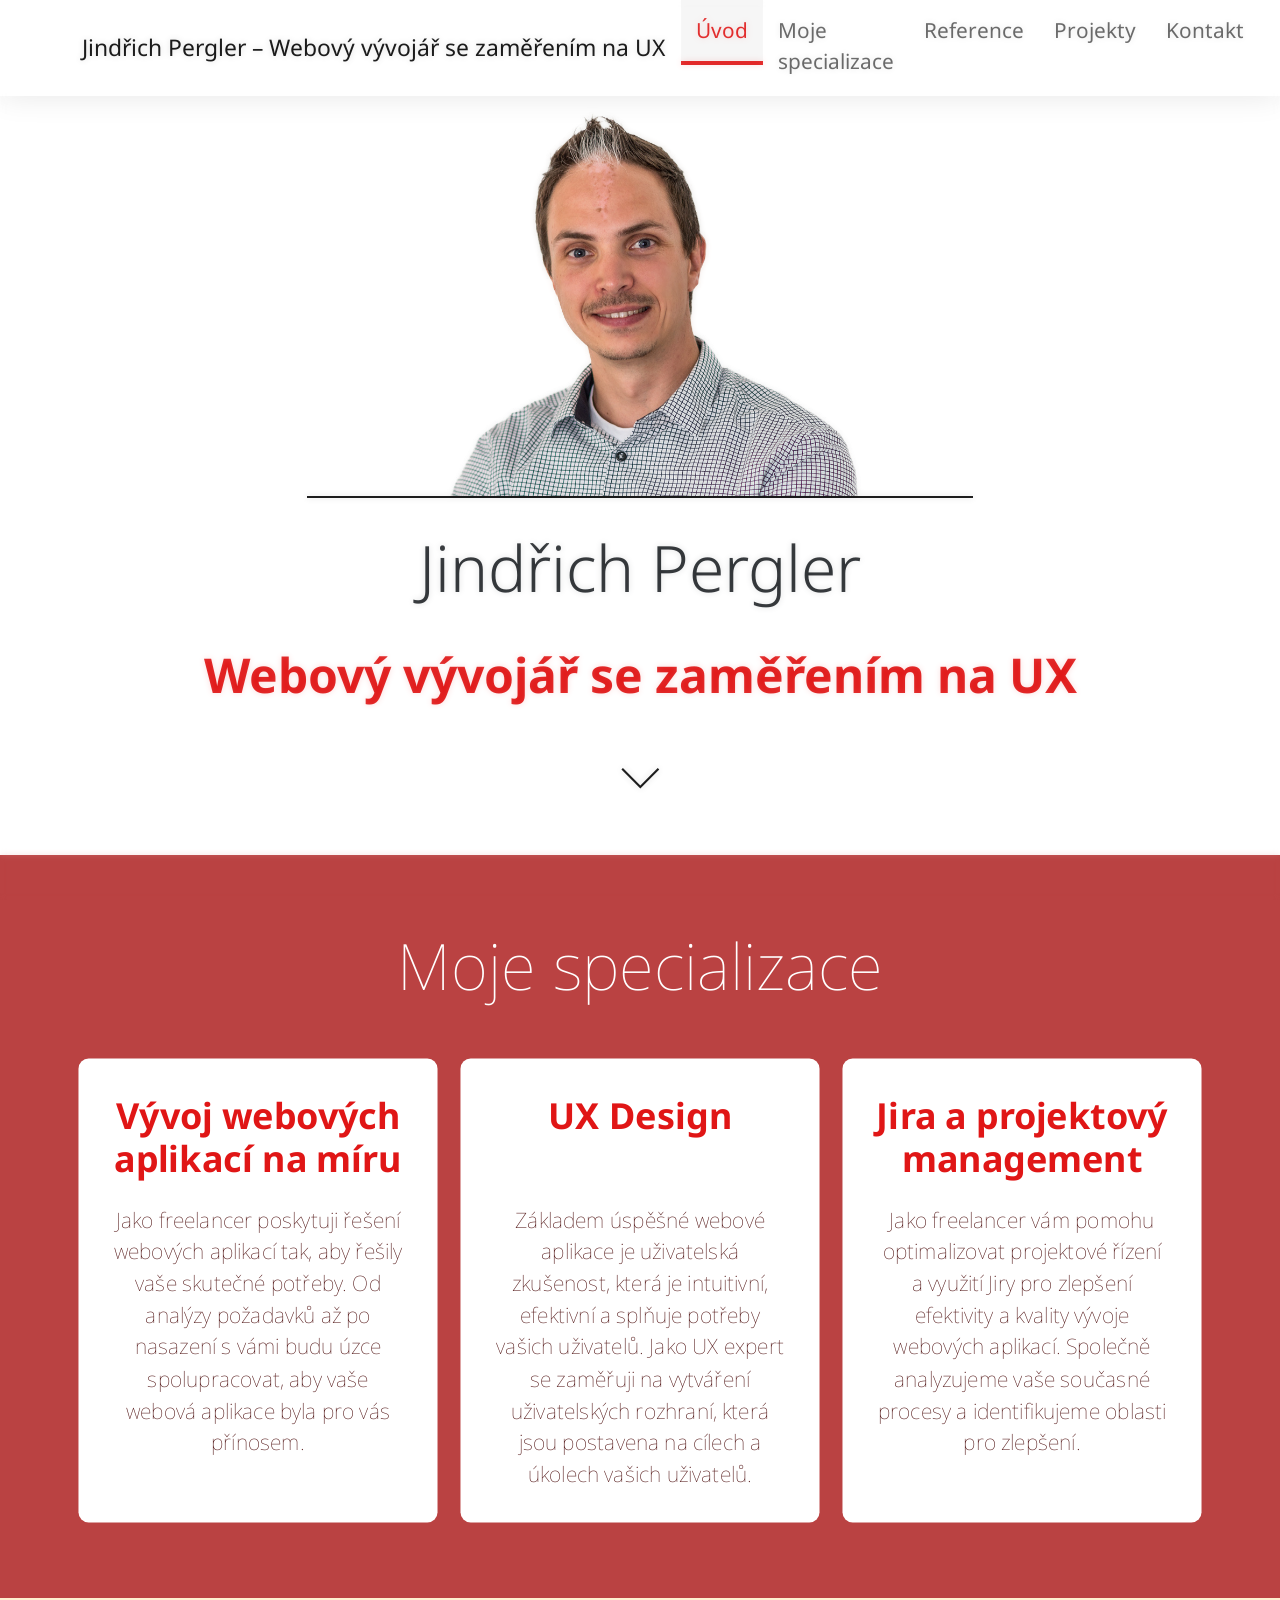
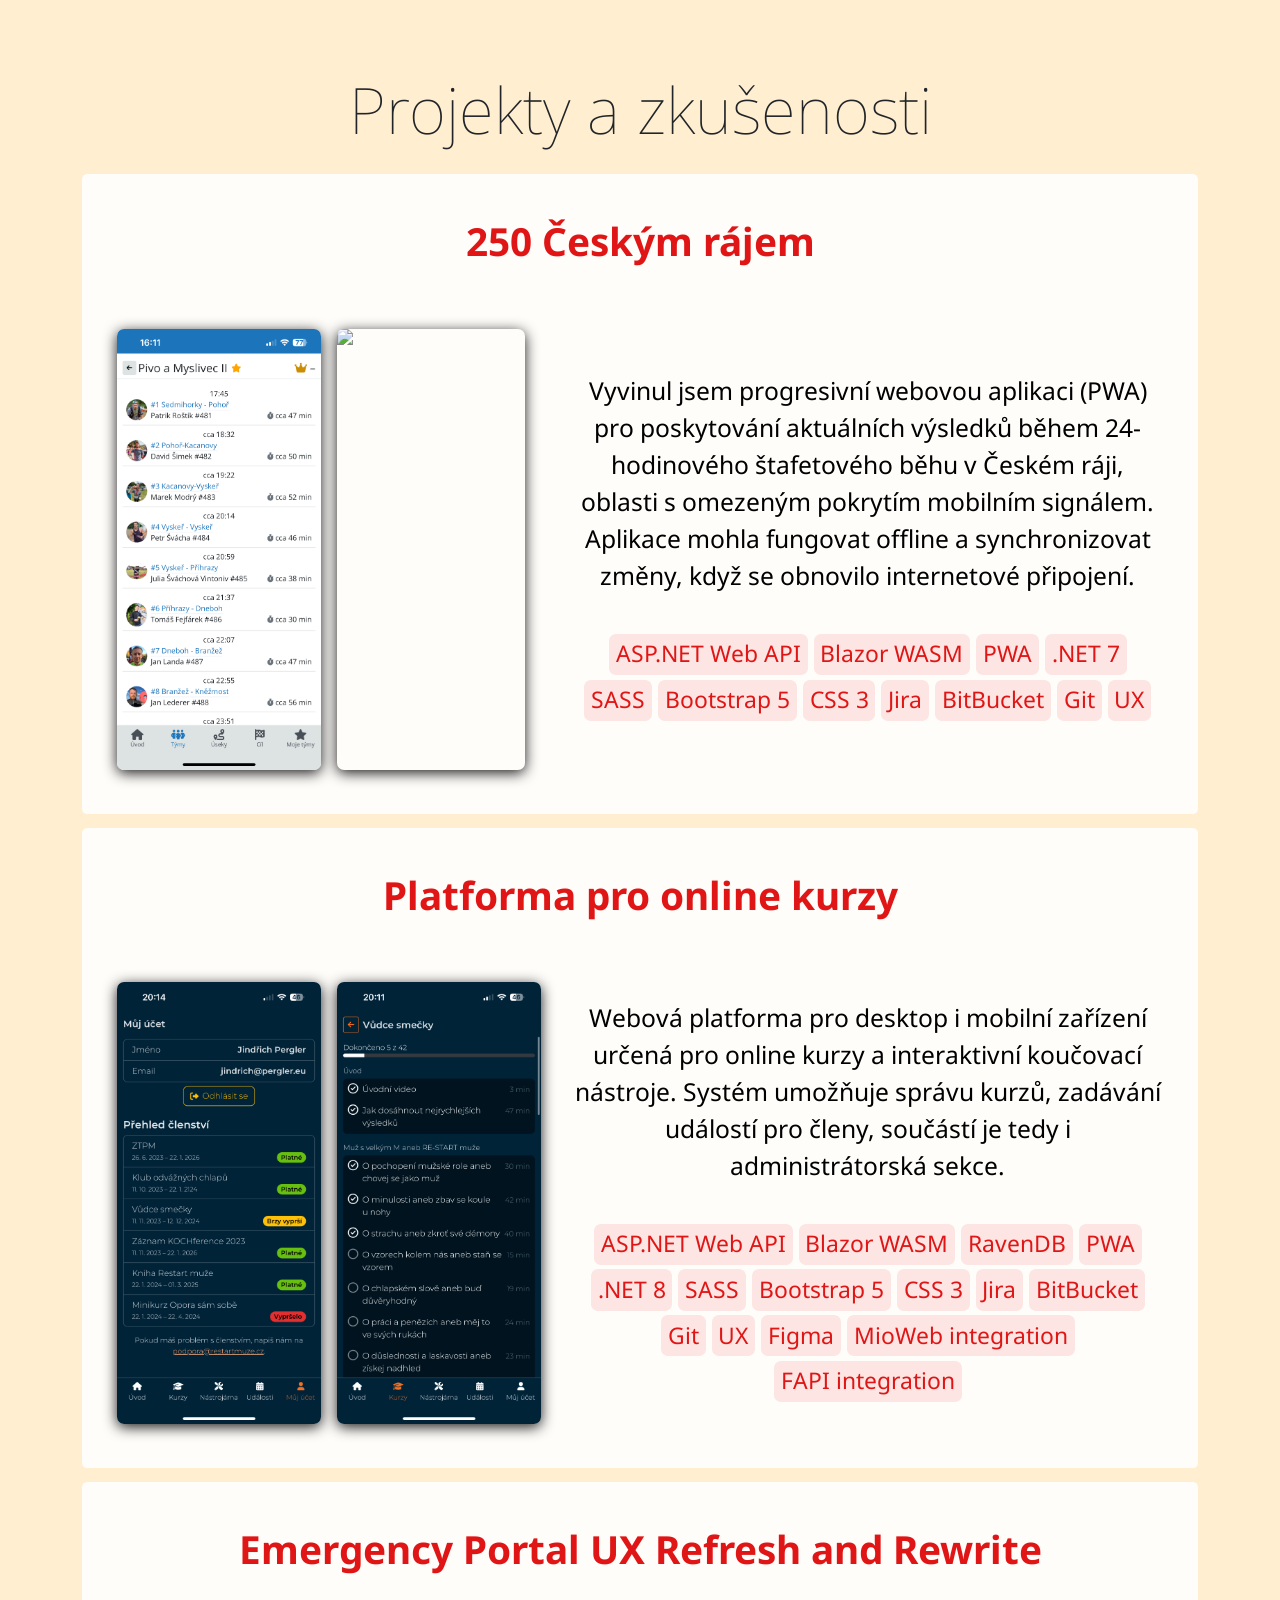
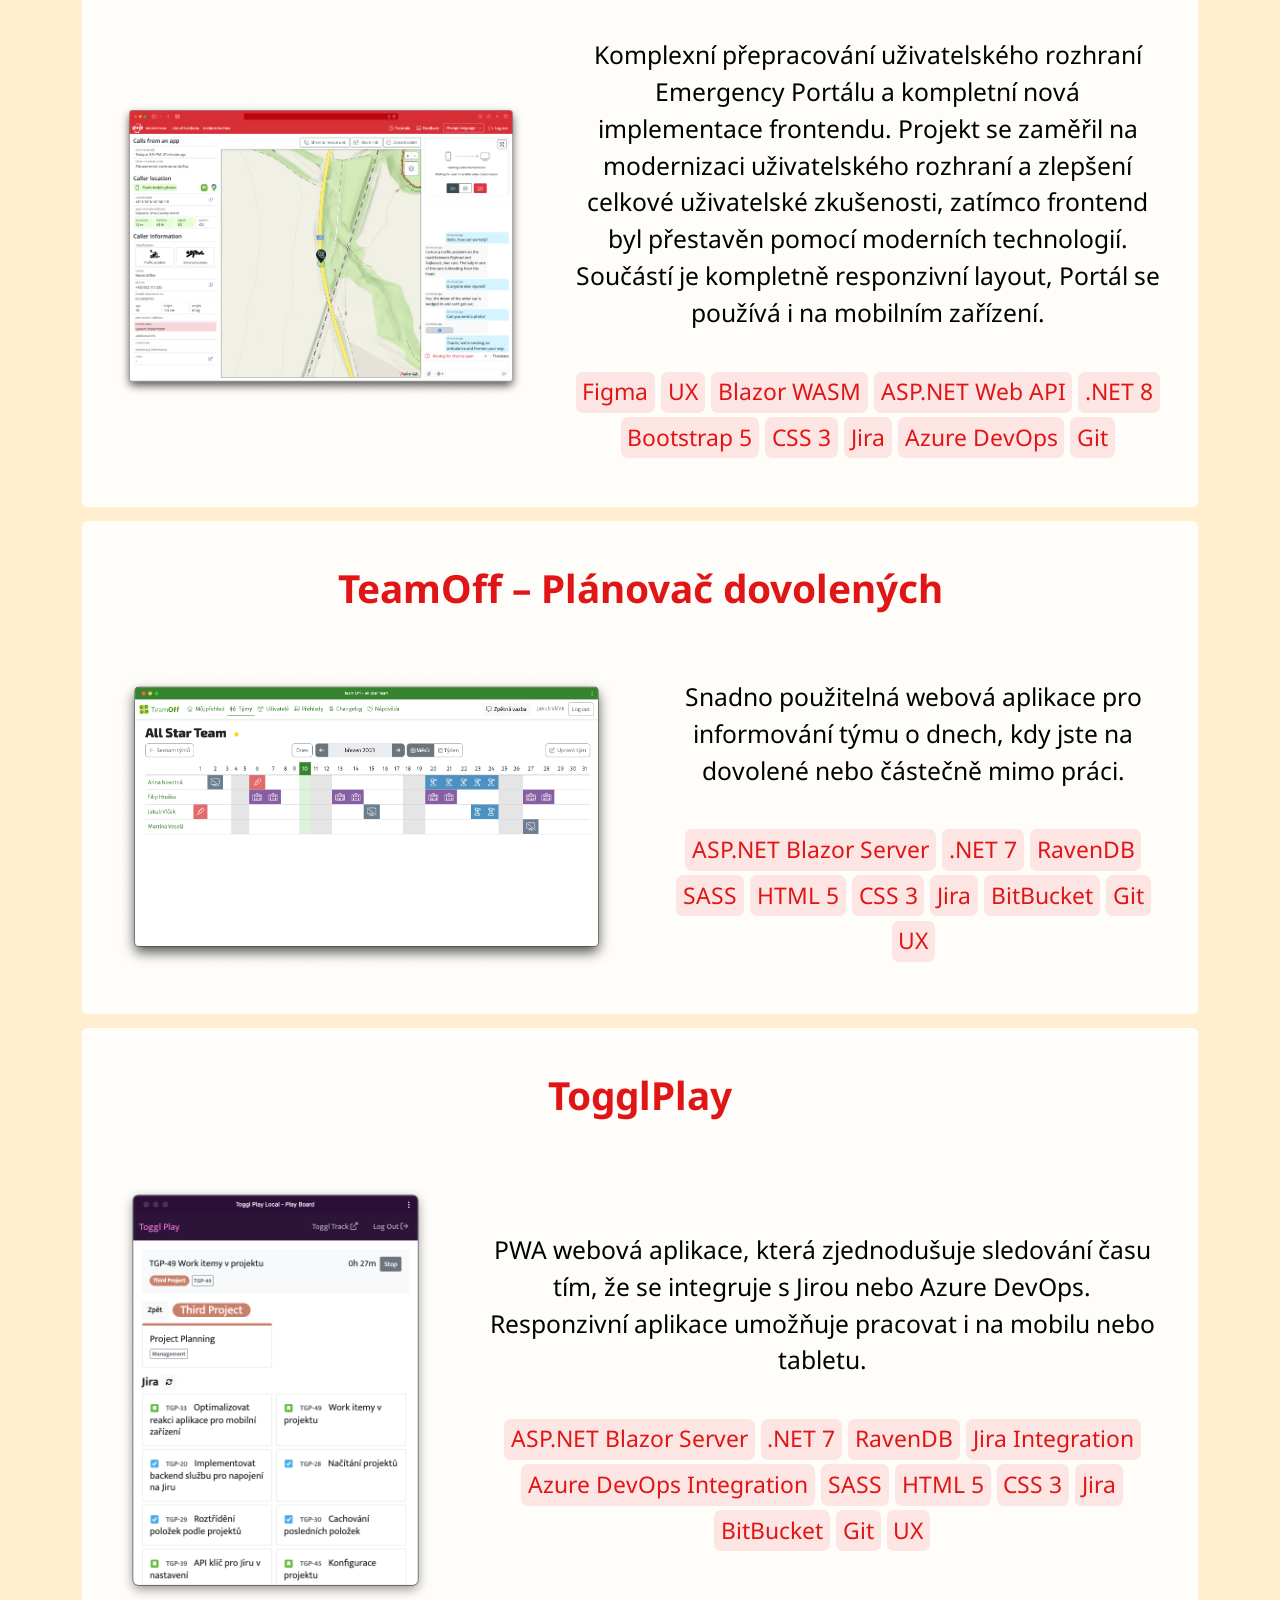
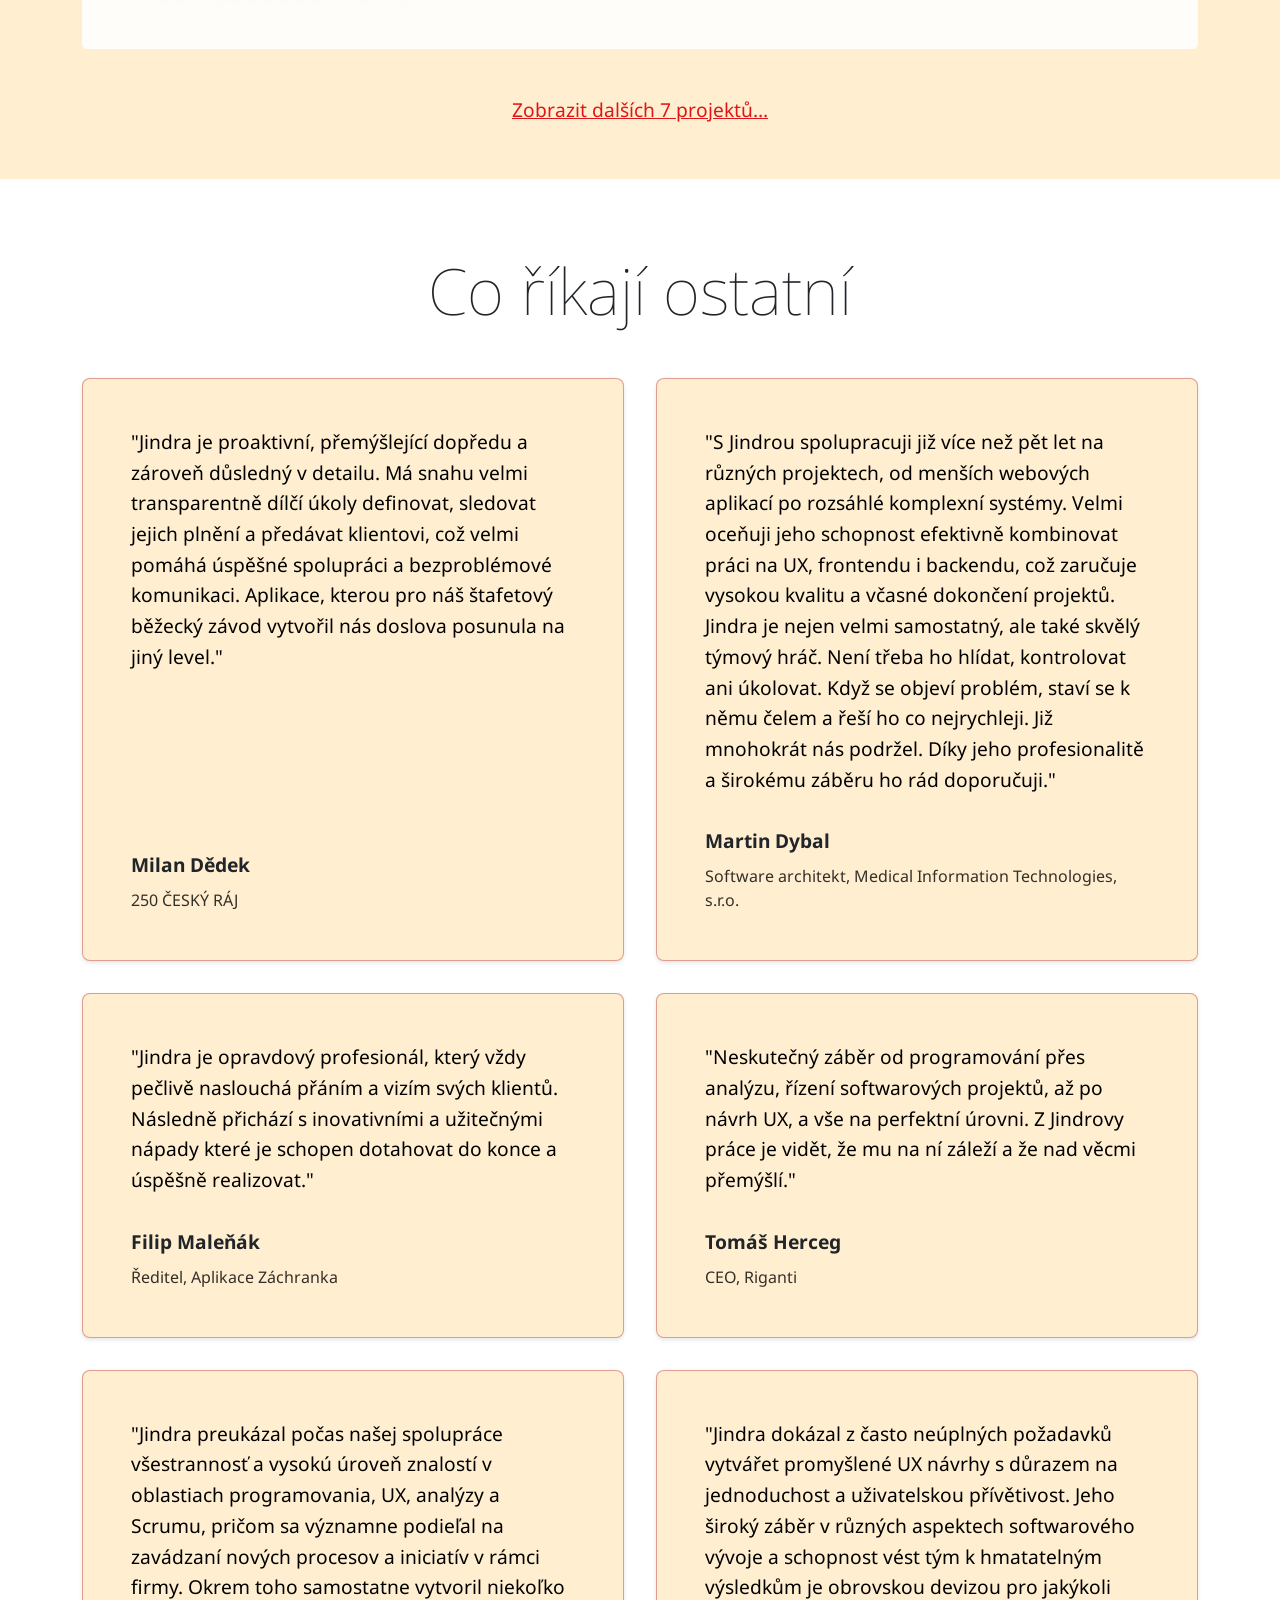
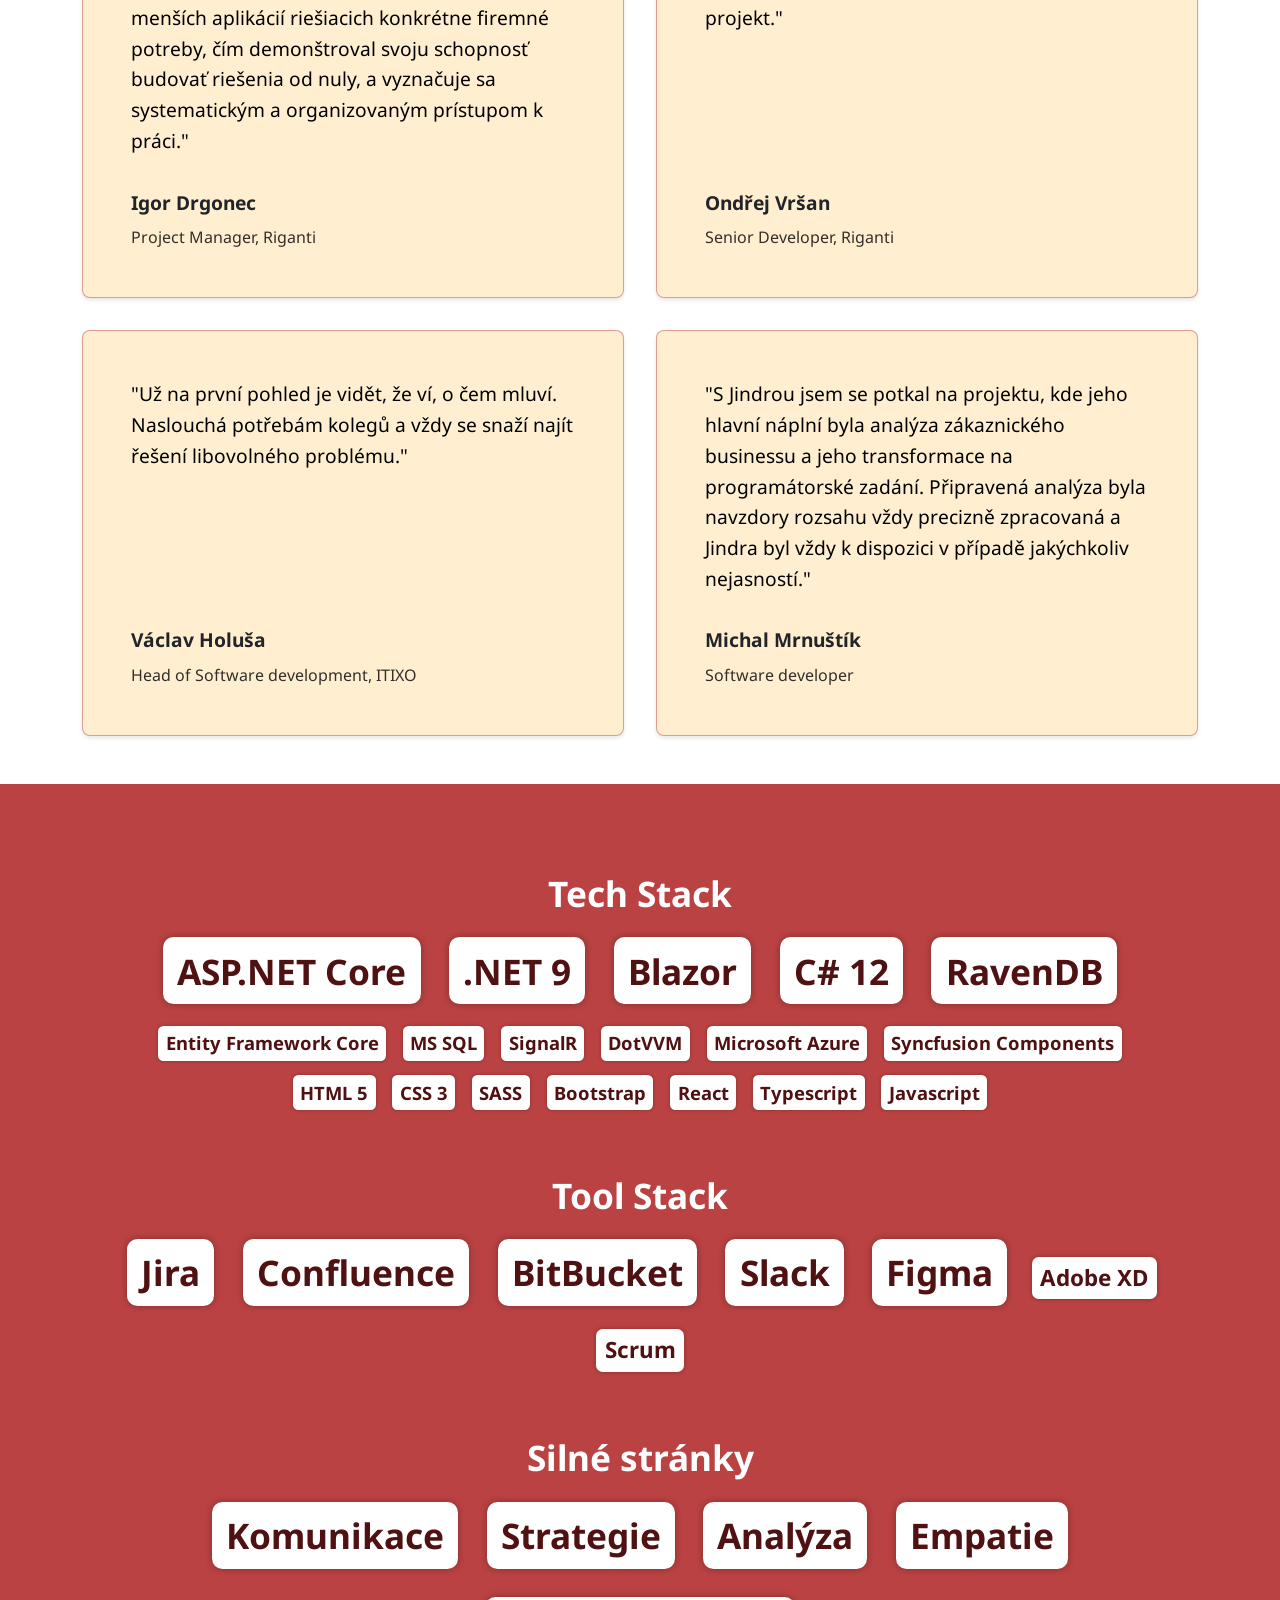
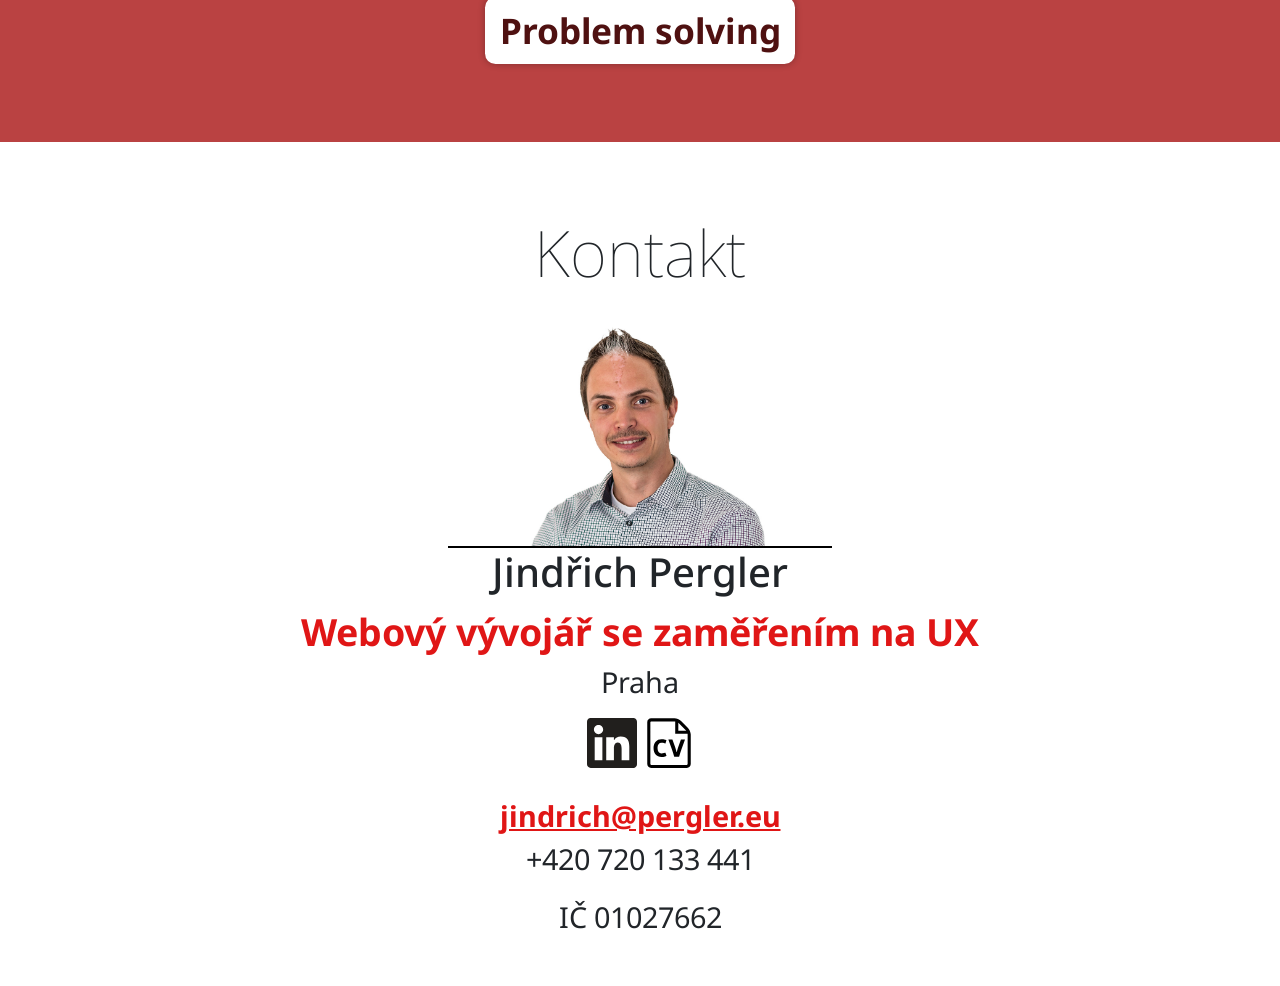
==== commit 752f3bd1: "Deploy" ====
--- a/index.html
+++ b/index.html
@@ -1 +1 @@
-<!doctype html><html lang="en"><head><meta charset="utf-8"><title>Jindřich Pergler – Web developer with UX overlap</title><meta name="description" content><meta name="viewport" content="width=device-width, initial-scale=1, viewport-fit=cover"><meta name="theme-color" content="#ba4242"><link rel="icon shortcut" type="image/png" href="/favicon.e0df4990.png"><link rel="preconnect" href="https://fonts.googleapis.com"><link rel="preconnect" href="https://fonts.gstatic.com" crossorigin><link href="https://fonts.googleapis.com/css2?family=Noto+Sans:wght@200;700&display=swap" rel="stylesheet"><link href="/index.fea8f688.css" rel="stylesheet"></head><body> <nav class="bg-body-primary fixed-top navbar navbar-default navbar-expand-lg py-2 py-lg-0"> <div class="container"> <a class="navbar-brand" href="#">Jindřich Pergler <span class="divider">&ndash;</span> <span class="subtitle">Web developer with UX overlap</span></a> <button class="navbar-toggler" type="button" data-bs-toggle="collapse" data-bs-target="#navbarSupportedContent" aria-controls="navbarSupportedContent" aria-expanded="false" aria-label="Toggle navigation"> <span class="navbar-toggler-icon"></span> </button> <div class="collapse navbar-collapse" id="navbarSupportedContent"> <ul class="ms-auto navbar-nav"> <li class="nav-item"><a class="nav-link" href="#intro">Intro</a></li> <li class="nav-item"><a class="active nav-link" href="#what-i-do">What I Do</a></li> <li class="nav-item"><a class="nav-link" href="#projects">Projects</a></li> <li class="nav-item"><a class="nav-link" href="#contact">Contact</a></li> </ul> </div> </div> </nav> <section id="intro"> <div class="container"> <div class="profilePhoto"></div> <h1>Jindřich Pergler</h1> <div class="subtitle">Web developer with UX overlap</div> <a href="#what-i-do" class="showMore">Show more</a> </div> </section> <section id="what-i-do"> <div class="container"> <h2>What I Do</h2> <div class="activity-box-list"> <div class="activity-box"> <h3>Web Application Development</h3> <p> My specialization is web application development on ASP.NET platform. I've been developing in many areas of web application from frontend, API, backend to database. I am able to work both with team as well as solo. </p> </div> <div class="activity-box"> <h3>Great UX</h3> <p> I believe that great and useful application comes from well-thought-out UX. It is not about the colors, rounded border’s, etc. That’s the UI part. UX is about processes and great work with attention catch. Which includes also the UI part but it should serve mainly the goals the user needs to achieve in the app. </p> </div> <div class="activity-box"> <h3>Development Support</h3> <p> I have experience with efficient setup of projects in Jira and Confluence. I believe these tools are great support for development teams and information architecture if configured to the needs of the team. I can help you with analysis of the team needs and configuration of these tools. </p> </div> </div> </div> </section> <section id="technologies"> <div class="container"> <h3 class="text-center">Tech Stack</h3> <div class="technologyBox"> <div> <div class="level5 technology">ASP.NET Core</div> <div class="level5 technology">.NET 8</div> <div class="level5 technology">Blazor</div> <div class="level5 technology">C# 12</div> <div class="level5 technology">RavenDB</div> </div> <div> <div class="level2 technology">Entity Framework Core</div> <div class="level2 technology">MS SQL</div> <div class="level2 technology">SignalR</div> <div class="level2 technology">DotVVM</div> <div class="level2 technology">Microsoft Azure</div> <div class="level2 technology">Syncfusion Components</div> </div> <div> <div class="level2 technology">HTML 5</div> <div class="level2 technology">CSS 3</div> <div class="level2 technology">SASS</div> <div class="level2 technology">Bootstrap</div> <div class="level2 technology">React</div> <div class="level2 technology">Typescript</div> <div class="level2 technology">Javascript</div> </div> </div> <h3 class="text-center">Tool Stack</h3> <div class="technologyBox"> <div> <div class="level5 technology">Jira</div> <div class="level5 technology">Confluence</div> <div class="level5 technology">BitBucket</div> <div class="level5 technology">Slack</div> <div class="level5 technology">Figma</div> <div class="level3 technology">Adobe XD</div> <div class="level3 technology">Scrum</div> </div> </div> <h3 class="text-center">Soft-skill Stack</h3> <div class="technologyBox"> <div> <div class="level5 technology">Communication</div> <div class="level5 technology">Strategy</div> <div class="level5 technology">Analysis</div> <div class="level5 technology">Empathy</div> <div class="level5 technology">Problem Solving</div> </div> </div> </div> </section> <section id="projects"> <div class="container"> <h2>Projects and Experience</h2> <div class="projectBox"> <h3>250 Českým rájem</h3> <div class="align-items-center g-5 mt-3 row"> <div class="col-md order-1"> <p class="mt-0"> This project entailed creating a Progressive Web App (PWA) to deliver real-time race results during a 24-hour relay race in Český ráj, with built-in offline functionality to ensure uninterrupted service in areas lacking cellular signal. </p> <div class="tags"> <span>ASP.NET Web API</span> <span>Blazor WASM</span> <span>PWA</span> <span>.NET 7</span> <span>SASS</span> <span>Bootstrap 5</span> <span>CSS 3</span> <span>Jira</span> <span>BitBucket</span> <span>Git</span> <span>UX</span> </div> </div> <div class="col-md-5 d-md-flex d-none gap-3"> <img src="/250CR-mobile-1.114ef87a.png" class="d-block image-decorated w-50"> <img src="/250CR-mobile-2.09632670.png" class="d-block image-decorated w-50"> </div> <div class="d-flex d-md-none gap-3"> <img src="/250CR-mobile-1.114ef87a.png" class="d-block image-decorated w-50"> <img src="/250CR-mobile-2.09632670.png" class="d-block image-decorated w-50"> </div> </div> </div> <div class="projectBox"> <h3>TeamOff – Vacation planner</h3> <div class="align-items-center g-5 mt-3 row"> <div class="col-md order-1"> <p class="mt-0"> Easy-to-use web application for letting know your team which days you are on vacation or partially off work. </p> <div class="tags"> <span>ASP.NET Blazor Server</span> <span>.NET 7</span> <span>RavenDB</span> <span>SASS</span> <span>HTML 5</span> <span>CSS 3</span> <span>Jira</span> <span>BitBucket</span> <span>Git</span> <span>UX</span> </div> </div> <div class="col-md-6"> <img src="/TeamOff-1.5740bfa0.png" class="d-block w-100"> </div> </div> </div> <div class="projectBox"> <h3>TogglPlay</h3> <div class="align-items-center g-5 mt-3 row"> <div class="col-md order-1"> <p class="mt-0"> PWA web application that simplifies time tracking by integrating with Jira or Azure DevOps. It's mobile-ready, allowing on-the-go management from a tablet or smartphone. </p> <div class="tags"> <span>ASP.NET Blazor Server</span> <span>.NET 7</span> <span>RavenDB</span> <span>Jira Integration</span> <span>Azure DevOps Integration</span> <span>SASS</span> <span>HTML 5</span> <span>CSS 3</span> <span>Jira</span> <span>BitBucket</span> <span>Git</span> <span>UX</span> </div> </div> <div class="col-md-4"> <img src="/TogglPlay.94a423db.png" class="d-block w-100"> </div> </div> </div> <div class="text-center"> <div class="show-more-projects-link"><a href="javascript: showMoreProjects()" class="btn btn-link">Show 7 more projects&hellip;</a></div> <div class="more-projects visually-hidden"> <div class="projectBox"> <h3>Prototype of ERP system</h3> <div class="align-items-center g-5 mt-3 row"> <div class="col-md order-1"> <p> Analysis and implementation of prototype of complex ERP system. </p> <div class="tags"> <span>ASP.NET Web API</span> <span>.NET Core 3</span> <span>React.js</span> <span>Redux.js</span> <span>Typescript</span> <span>Parcel.js</span> <span>HTML 5</span> <span>CSS 3</span> <span>Azure Boards</span> <span>Azure Pipelines</span> <span>Git</span> </div> </div> <div class="col-md-auto"> <img src="/ERP-Prototype.46f384f0.png" class="d-block image-decorated" style="height:350px"> </div> </div> </div> <div class="projectBox"> <h3>OWIN Authentication System</h3> <p> Implementation of authentication system based on Identity Server framework at Asp.NET Core stack. Authentication solution provides single identity source to multiple applications. </p> <div class="tags"> <span>Identity Server framework</span> <span>ASP.NET Core</span> <span>.NET Core 3</span> <span>DotVVM</span> <span>HTML 5</span> <span>CSS 3</span> <span>Azure Boards</span> <span>Azure Pipelines</span> <span>Azure Artifacts</span> <span>Git</span> </div> </div> <div class="projectBox"> <h3>Build and Release Management Automation</h3> <p> Simplifying and automating build and development processes with DevOps tools for a team of developers in a project for a British theatre ticket seller. </p> <div class="tags"> <span>Azure Pipelines</span> <span>NuGet Package Management</span> <span>Build Agent Management</span> <span>Powershell</span> <span>Git</span> <span>Slack</span> </div> </div> <div class="projectBox"> <h3>Frontend layer of a microservice-based product</h3> <p> Implementation of a frontend SPA application which consumes API of a microservice-based backend swarm. Cooperating with backend team on build and release management. </p> <div class="tags"> <span>React</span> <span>Typescript</span> <span>SASS</span> <span>CSS 3</span> <span>HTML 5</span> <span>Parcel.js</span> <span>Azure Pipelines</span> <span>ASP.NET Core</span> <span>.NET Core 2.0</span> <span>Docker</span> <span>Azure AD</span> </div> </div> <div class="projectBox"> <h3>Car Sell Tracking Web Application</h3> <p> Implementation of a web application for tracking of selled cars and information related to delivery and transport for a Czech car importer. </p> <div class="tags"> <span>ASP.NET MVC</span> <span>ASP.NET Web API</span> <span>Azure Blob Storage</span> <span>MS SQL</span> <span>Entity Framework</span> <span>LINQ</span> <span>HTML</span> <span>CSS</span> <span>Angular.js</span> <span>Syncfusion ASP.NET MVC</span> <span>Syncfusion DocIO</span> <span>NUnit</span> <span>Git</span> <span>Jira</span> <span>MailChimp</span> </div> </div> <div class="projectBox"> <h3>Desktop Application and Web Service</h3> <p> Delivering of desktop application together with web service for a Czech branch of international mobile network carrier company. </p> <div class="tags"> <span>ASP.NET Web API</span> <span>MS SQL</span> <span>Entity Framework</span> <span>WPF</span> <span>LINQ</span> <span>Git</span> <span>Jira</span> <span>Bamboo</span> <span>Confluence</span> <span>Continuous Integration</span> <span>Slack</span> <span>Team Leading</span> </div> </div> <div class="projectBox"> <h3>Web-based B2B Application</h3> <p> Member of international team working on web-based B2B system for world-established German company which offers product for gardening and forrest industry. </p> <div class="tags"> <span>ASP.NET MVC</span> <span>ASP.NET Web API</span> <span>MS SQL</span> <span>Entity Framework</span> <span>LINQ</span> <span>HTML</span> <span>CSS</span> <span>jQuery</span> <span>Knockout.js</span> <span>Ext.NET</span> <span>TFS</span> <span>TeamCity</span> <span>MSpecs</span> </div> </div> <div class="projectBox"> <h3>Web-based Data Visualisation</h3> <p>Member of team working on web-based visualisation application for well-established German company offering products and services in MES industry.</p> <div class="tags"> <span>ASP.NET MVC</span> <span>WCF</span> <span>Javascript</span> <span>jQuery</span> <span>Knockout.js</span> <span>Require.js</span> <span>Durandal.js</span> <span>SignalR</span> <span>HTML</span> <span>CSS</span> <span>KendoUI</span> <span>Subversion</span> </div> </div> <div class="projectBox"> <h3>Survey Evaluation Application</h3> <p>Internal web-based tool for evaluating and exporting data from survey forms which offers calculated data as Excel sheets.</p> <div class="tags"> <span>ASP.NET MVC</span> <span>Entity Framework</span> <span>ClosedXML</span> <span>LINQ</span> <span>HTML</span> <span>CSS</span> <span>jQuery</span> </div> </div> <div class="hide-more-projects-link"> <a href="javascript: hideMoreProjects()" class="btn btn-link"> Show only first 3 projects </a> </div> </div> </div> </div> </section> <section id="contact"> <div class="container"> <h2>Contact</h2> <div class="contact-items"> <div class="profilePhoto"></div> <h3>Jindřich Pergler</h3> <div class="subtitle">Web developer with UX overlap</div> <div class="city">Prague</div> <div class="links"> <a href="https://www.linkedin.com/in/jindrichpergler/" title="LinkedIn Profile" target="_blank" class="linkedin">LinkedIn Profile</a> <a href="/files/jindrich-pergler-cv.pdf" title="CV" target="_blank" class="cv">LinkedIn Profile</a> </div> <div class="email"><a href="&#109;a&#105;lt&#111;&#58;j&#105;&#110;dric%&#54;8&#64;p%6&#53;%72g%6Cer&#46;%65&#117;">ji&#110;d&#114;ich&#64;p&#101;rgler&#46;&#101;u</a> </div> <div class="phone">+420 720 133 441</div> <div class="identification">IČ 01027662</div> </div> <div class="col-sm-8 col-sm-push-2 contact-form-success-message" style="display:none"> Thanks for leaving a message.<br>I'll be in touch! ;-) </div> <div class="col-sm-8 col-sm-push-2 contact-form-failure-message" style="display:none"> I'm sorry, but something went wrong and your message was not sent. :-( <br>Please try it again later or contact me at <a href="&#109;a&#105;lt&#111;&#58;j&#105;&#110;dric%&#54;8&#64;p%6&#53;%72g%6Cer&#46;%65&#117;">ji&#110;d&#114;ich&#64;p&#101;rgler&#46;&#101;u</a>. </div> </div> </section> <div class="plastic-overlay"></div> <script src="https://code.jquery.com/jquery-3.6.3.min.js"></script> <script src="https://cdn.jsdelivr.net/npm/bootstrap@5.3.0-alpha1/dist/js/bootstrap.bundle.min.js" integrity="sha384-w76AqPfDkMBDXo30jS1Sgez6pr3x5MlQ1ZAGC+nuZB+EYdgRZgiwxhTBTkF7CXvN" crossorigin></script> <script src="/index.7691d75f.js"></script> </body></html>+<!doctype html><html lang="cs"><head><meta charset="utf-8"><title>Jindřich Pergler – Webový vývojář se zaměřením na UX</title><meta name="description" content><meta name="viewport" content="width=device-width, initial-scale=1, viewport-fit=cover"><meta name="theme-color" content="#ba4242"><link rel="icon shortcut" type="image/png" href="/favicon.a57ac679.png"><link rel="preconnect" href="https://fonts.googleapis.com"><link rel="preconnect" href="https://fonts.gstatic.com" crossorigin><link href="https://fonts.googleapis.com/css2?family=Noto+Sans:wght@200;700&display=swap" rel="stylesheet"><link href="/index.2eeb46eb.css" rel="stylesheet"></head><body> <nav class="bg-body-primary fixed-top navbar navbar-default navbar-expand-lg py-2 py-lg-0"> <div class="container"> <a class="navbar-brand" href="#">Jindřich Pergler <span class="divider">&ndash;</span> <span class="subtitle">Webový vývojář se zaměřením na UX</span></a> <button class="navbar-toggler" type="button" data-bs-toggle="collapse" data-bs-target="#navbarSupportedContent" aria-controls="navbarSupportedContent" aria-expanded="false" aria-label="Toggle navigation"> <span class="navbar-toggler-icon"></span> </button> <div class="collapse navbar-collapse" id="navbarSupportedContent"> <ul class="ms-auto navbar-nav"> <li class="nav-item"><a class="nav-link" href="#intro">Úvod</a></li> <li class="nav-item"><a class="active nav-link" href="#what-i-do">Moje specializace</a></li> <li class="nav-item"><a class="nav-link" href="#references">Reference</a></li> <li class="nav-item"><a class="nav-link" href="#projects">Projekty</a></li> <li class="nav-item"><a class="nav-link" href="#contact">Kontakt</a></li> </ul> </div> </div> </nav> <section id="intro"> <div class="container"> <div class="profilePhoto"></div> <h1>Jindřich Pergler</h1> <div class="subtitle">Webový vývojář se zaměřením na UX</div> <a href="#what-i-do" class="showMore">Zobrazit více</a> </div> </section> <section id="what-i-do"> <div class="container"> <h2>Moje specializace</h2> <div class="activity-box-list"> <div class="activity-box"> <h3>Vývoj webových aplikací na míru</h3> <p> Jako freelancer poskytuji řešení webových aplikací tak, aby řešily vaše skutečné potřeby. Od analýzy požadavků až po nasazení s vámi budu úzce spolupracovat, aby vaše webová aplikace byla pro vás přínosem. </p> </div> <div class="activity-box"> <h3>UX Design</h3> <p> Základem úspěšné webové aplikace je uživatelská zkušenost, která je intuitivní, efektivní a splňuje potřeby vašich uživatelů. Jako UX expert se zaměřuji na vytváření uživatelských rozhraní, která jsou postavena na cílech a úkolech vašich uživatelů. </p> </div> <div class="activity-box"> <h3>Jira a projektový management</h3> <p> Jako freelancer vám pomohu optimalizovat projektové řízení a využití Jiry pro zlepšení efektivity a kvality vývoje webových aplikací. Společně analyzujeme vaše současné procesy a identifikujeme oblasti pro zlepšení. </p> </div> </div> </div> </section> <section id="projects"> <div class="container"> <h2>Projekty a zkušenosti</h2> <div class="projectBox"> <h3>250 Českým rájem</h3> <div class="align-items-center g-5 mt-3 row"> <div class="col-md order-1"> <p class="mt-0"> Vyvinul jsem progresivní webovou aplikaci (PWA) pro poskytování aktuálních výsledků během 24-hodinového štafetového běhu v Českém ráji, oblasti s omezeným pokrytím mobilním signálem. Aplikace mohla fungovat offline a synchronizovat změny, když se obnovilo internetové připojení. </p> <div class="tags"> <span>ASP.NET Web API</span> <span>Blazor WASM</span> <span>PWA</span> <span>.NET 7</span> <span>SASS</span> <span>Bootstrap 5</span> <span>CSS 3</span> <span>Jira</span> <span>BitBucket</span> <span>Git</span> <span>UX</span> </div> </div> <div class="col-md-5 d-md-flex d-none gap-3"> <img src="/250CR-mobile-1.b653a396.png" class="d-block image-decorated w-50"> <img src="/250CR-mobile-2.5bcb4d4e.png" class="d-block image-decorated w-50"> </div> <div class="d-flex d-md-none gap-3"> <img src="/250CR-mobile-1.b653a396.png" class="d-block image-decorated w-50"> <img src="/250CR-mobile-2.5bcb4d4e.png" class="d-block image-decorated w-50"> </div> </div> </div> <div class="projectBox"> <h3>Platforma pro online kurzy</h3> <div class="align-items-center g-5 mt-3 row"> <div class="col-md order-1"> <p class="mt-0"> Webová platforma pro desktop i mobilní zařízení určená pro online kurzy a interaktivní koučovací nástroje. Systém umožňuje správu kurzů, zadávání událostí pro členy, součástí je tedy i administrátorská sekce. </p> <div class="tags"> <span>ASP.NET Web API</span> <span>Blazor WASM</span> <span>RavenDB</span> <span>PWA</span> <span>.NET 8</span> <span>SASS</span> <span>Bootstrap 5</span> <span>CSS 3</span> <span>Jira</span> <span>BitBucket</span> <span>Git</span> <span>UX</span> <span>Figma</span> <span>MioWeb integration</span> <span>FAPI integration</span> </div> </div> <div class="col-md-5 d-md-flex d-none gap-3"> <img src="/RM-mobile-1.e06f0a04.png" class="d-block image-decorated w-50"> <img src="/RM-mobile-2.58ac92bd.png" class="d-block image-decorated w-50"> </div> <div class="d-flex d-md-none gap-3"> <img src="/RM-mobile-1.e06f0a04.png" class="d-block image-decorated w-50"> <img src="/RM-mobile-2.58ac92bd.png" class="d-block image-decorated w-50"> </div> </div> </div> <div class="projectBox"> <h3>Emergency Portal UX Refresh and Rewrite</h3> <div class="align-items-center g-5 mt-3 row"> <div class="col-md order-1"> <p class="mt-0"> Komplexní přepracování uživatelského rozhraní Emergency Portálu a kompletní nová implementace frontendu. Projekt se zaměřil na modernizaci uživatelského rozhraní a zlepšení celkové uživatelské zkušenosti, zatímco frontend byl přestavěn pomocí moderních technologií. Součástí je kompletně responzivní layout, Portál se používá i na mobilním zařízení. </p> <div class="tags"> <span>Figma</span> <span>UX</span> <span>Blazor WASM</span> <span>ASP.NET Web API</span> <span>.NET 8</span> <span>Bootstrap 5</span> <span>CSS 3</span> <span>Jira</span> <span>Azure DevOps</span> <span>Git</span> </div> </div> <div class="col-md-5"> <img src="/Emergency-Portal.933eec49.png" class="d-block w-100"> </div> </div> </div> <div class="projectBox"> <h3>TeamOff – Plánovač dovolených</h3> <div class="align-items-center g-5 mt-3 row"> <div class="col-md order-1"> <p class="mt-0"> Snadno použitelná webová aplikace pro informování týmu o dnech, kdy jste na dovolené nebo částečně mimo práci. </p> <div class="tags"> <span>ASP.NET Blazor Server</span> <span>.NET 7</span> <span>RavenDB</span> <span>SASS</span> <span>HTML 5</span> <span>CSS 3</span> <span>Jira</span> <span>BitBucket</span> <span>Git</span> <span>UX</span> </div> </div> <div class="col-md-6"> <img src="/TeamOff-1.67ad20bc.png" class="d-block w-100"> </div> </div> </div> <div class="projectBox"> <h3>TogglPlay</h3> <div class="align-items-center g-5 mt-3 row"> <div class="col-md order-1"> <p class="mt-0"> PWA webová aplikace, která zjednodušuje sledování času tím, že se integruje s Jirou nebo Azure DevOps. Responzivní aplikace umožňuje pracovat i na mobilu nebo tabletu. </p> <div class="tags"> <span>ASP.NET Blazor Server</span> <span>.NET 7</span> <span>RavenDB</span> <span>Jira Integration</span> <span>Azure DevOps Integration</span> <span>SASS</span> <span>HTML 5</span> <span>CSS 3</span> <span>Jira</span> <span>BitBucket</span> <span>Git</span> <span>UX</span> </div> </div> <div class="col-md-4"> <img src="/TogglPlay.8d1cb9b7.png" class="d-block w-100"> </div> </div> </div> <div class="text-center"> <div class="show-more-projects-link"><a href="javascript: showMoreProjects()" class="btn btn-link">Zobrazit dalších 7 projektů&hellip;</a></div> <div class="more-projects visually-hidden"> <div class="projectBox"> <h3>Prototyp ERP systému</h3> <div class="align-items-center g-5 mt-3 row"> <div class="col-md order-1"> <p> Analýza a implementace prototypu komplexního ERP systému. </p> <div class="tags"> <span>ASP.NET Web API</span> <span>.NET Core 3</span> <span>React.js</span> <span>Redux.js</span> <span>Typescript</span> <span>Parcel.js</span> <span>HTML 5</span> <span>CSS 3</span> <span>Azure Boards</span> <span>Azure Pipelines</span> <span>Git</span> </div> </div> <div class="col-md-auto"> <img src="/ERP-Prototype.05bf9abe.png" class="d-block image-decorated" style="height:350px"> </div> </div> </div> <div class="projectBox"> <h3>OWIN Authentication System</h3> <p> Implementace autentizačního systému založeného na Identity Server frameworku v ASP.NET Core. Autentizační řešení poskytuje jednotný zdroj identity pro více aplikací. </p> <div class="tags"> <span>Identity Server framework</span> <span>ASP.NET Core</span> <span>.NET Core 3</span> <span>DotVVM</span> <span>HTML 5</span> <span>CSS 3</span> <span>Azure Boards</span> <span>Azure Pipelines</span> <span>Azure Artifacts</span> <span>Git</span> </div> </div> <div class="projectBox"> <h3>Automatizace build a release managementu</h3> <p> Zjednodušení a automatizace build a vývojových procesů pomocí DevOps nástrojů pro tým vývojářů v projektu pro britského prodejce divadelních vstupenek. </p> <div class="tags"> <span>Azure Pipelines</span> <span>NuGet Package Management</span> <span>Build Agent Management</span> <span>Powershell</span> <span>Git</span> <span>Slack</span> </div> </div> <div class="projectBox"> <h3>Frontend vrstva produktu založeného na microservices</h3> <p> Implementace frontend SPA aplikace, která získává data z API. Spolupráce s backend týmem na build a release managementu. </p> <div class="tags"> <span>React</span> <span>Typescript</span> <span>SASS</span> <span>CSS 3</span> <span>HTML 5</span> <span>Parcel.js</span> <span>Azure Pipelines</span> <span>ASP.NET Core</span> <span>.NET Core 2.0</span> <span>Docker</span> <span>Azure AD</span> </div> </div> <div class="projectBox"> <h3>Aplikace pro sledování prodeje aut</h3> <p> Implementace webové aplikace pro sledování prodaných aut a souvisejících informací o doručování a přepravě pro českého dovozce aut. </p> <div class="tags"> <span>ASP.NET MVC</span> <span>ASP.NET Web API</span> <span>Azure Blob Storage</span> <span>MS SQL</span> <span>Entity Framework</span> <span>LINQ</span> <span>HTML</span> <span>CSS</span> <span>Angular.js</span> <span>Syncfusion ASP.NET MVC</span> <span>Syncfusion DocIO</span> <span>NUnit</span> <span>Git</span> <span>Jira</span> <span>MailChimp</span> </div> </div> <div class="projectBox"> <h3>Desktopová aplikace a webová služba</h3> <p> Implementace desktopové aplikace a webové služby pro českou pobočku mezinárodní mobilní sítě. Tech lead a spolupráce s testerským týmem. </p> <div class="tags"> <span>ASP.NET Web API</span> <span>MS SQL</span> <span>Entity Framework</span> <span>WPF</span> <span>LINQ</span> <span>Git</span> <span>Jira</span> <span>Bamboo</span> <span>Confluence</span> <span>Continuous Integration</span> <span>Slack</span> <span>Team Leading</span> </div> </div> <div class="projectBox"> <h3>Webová B2B aplikace</h3> <p> Člen mezinárodního týmu pracujícího na webové B2B aplikaci pro zavedenou německou společnost, která nabízí produkty pro zahradnictví a lesní průmysl. </p> <div class="tags"> <span>ASP.NET MVC</span> <span>ASP.NET Web API</span> <span>MS SQL</span> <span>Entity Framework</span> <span>LINQ</span> <span>HTML</span> <span>CSS</span> <span>jQuery</span> <span>Knockout.js</span> <span>Ext.NET</span> <span>TFS</span> <span>TeamCity</span> <span>MSpecs</span> </div> </div> <div class="projectBox"> <h3>Webová vizualizace dat</h3> <p>Člen týmu pracujícího na webové vizualizační aplikaci pro zavedenou německou společnost, která nabízí produkty a služby v oblasti MES.</p> <div class="tags"> <span>ASP.NET MVC</span> <span>WCF</span> <span>Javascript</span> <span>jQuery</span> <span>Knockout.js</span> <span>Require.js</span> <span>Durandal.js</span> <span>SignalR</span> <span>HTML</span> <span>CSS</span> <span>KendoUI</span> <span>Subversion</span> </div> </div> <div class="projectBox"> <h3>Aplikace pro hodnocení dotazníků</h3> <p>Interní webová aplikace pro hodnocení a export dat z dotazníků, která nabízí vypočtená data jako tabulky Excel.</p> <div class="tags"> <span>ASP.NET MVC</span> <span>Entity Framework</span> <span>ClosedXML</span> <span>LINQ</span> <span>HTML</span> <span>CSS</span> <span>jQuery</span> </div> </div> <div class="hide-more-projects-link"> <a href="javascript: hideMoreProjects()" class="btn btn-link"> Zobrazit pouze první 3 projekty </a> </div> </div> </div> </div> </section> <section id="references" class="py-5"> <div class="container"> <h2 class="mb-5 text-center">Co říkají ostatní</h2> <div class="references-grid"> <div class="reference-box"> <p class="reference-text"> "Jindra je proaktivní, přemýšlející dopředu a zároveň důsledný v detailu. Má snahu velmi transparentně dílčí úkoly definovat, sledovat jejich plnění a předávat klientovi, což velmi pomáhá úspěšné spolupráci a bezproblémové komunikaci. Aplikace, kterou pro náš štafetový běžecký závod vytvořil nás doslova posunula na jiný level." </p> <div class="reference-author"> <strong>Milan Dědek</strong> <div class="reference-position">250 ČESKÝ RÁJ</div> </div> </div> <div class="reference-box"> <p class="reference-text"> "S Jindrou spolupracuji již více než pět let na různých projektech, od menších webových aplikací po rozsáhlé komplexní systémy. Velmi oceňuji jeho schopnost efektivně kombinovat práci na UX, frontendu i backendu, což zaručuje vysokou kvalitu a včasné dokončení projektů. Jindra je nejen velmi samostatný, ale také skvělý týmový hráč. Není třeba ho hlídat, kontrolovat ani úkolovat. Když se objeví problém, staví se k němu čelem a řeší ho co nejrychleji. Již mnohokrát nás podržel. Díky jeho profesionalitě a širokému záběru ho rád doporučuji." </p> <div class="reference-author"> <strong>Martin Dybal</strong> <div class="reference-position">Software architekt, Medical Information Technologies, s.r.o.</div> </div> </div> <div class="reference-box"> <p class="reference-text"> "Jindra je opravdový profesionál, který vždy pečlivě naslouchá přáním a vizím svých klientů. Následně přichází s inovativními a užitečnými nápady které je schopen dotahovat do konce a úspěšně realizovat." </p> <div class="reference-author"> <strong>Filip Maleňák</strong> <div class="reference-position">Ředitel, Aplikace Záchranka</div> </div> </div> <div class="reference-box"> <p class="reference-text"> "Neskutečný záběr od programování přes analýzu, řízení softwarových projektů, až po návrh UX, a vše na perfektní úrovni. Z Jindrovy práce je vidět, že mu na ní záleží a že nad věcmi přemýšlí." </p> <div class="reference-author"> <strong>Tomáš Herceg</strong> <div class="reference-position">CEO, Riganti</div> </div> </div> <div class="reference-box"> <p class="reference-text"> "Jindra preukázal počas našej spolupráce všestrannosť a vysokú úroveň znalostí v oblastiach programovania, UX, analýzy a Scrumu, pričom sa významne podieľal na zavádzaní nových procesov a iniciatív v rámci firmy. Okrem toho samostatne vytvoril niekoľko menších aplikácií riešiacich konkrétne firemné potreby, čím demonštroval svoju schopnosť budovať riešenia od nuly, a vyznačuje sa systematickým a organizovaným prístupom k práci." </p> <div class="reference-author"> <strong>Igor Drgonec</strong> <div class="reference-position">Project Manager, Riganti</div> </div> </div> <div class="reference-box"> <p class="reference-text"> "Jindra dokázal z často neúplných požadavků vytvářet promyšlené UX návrhy s důrazem na jednoduchost a uživatelskou přívětivost. Jeho široký záběr v různých aspektech softwarového vývoje a schopnost vést tým k hmatatelným výsledkům je obrovskou devizou pro jakýkoli projekt." </p> <div class="reference-author"> <strong>Ondřej Vršan</strong> <div class="reference-position">Senior Developer, Riganti</div> </div> </div> <div class="reference-box"> <p class="reference-text"> "Už na první pohled je vidět, že ví, o čem mluví. Naslouchá potřebám kolegů a vždy se snaží najít řešení libovolného problému." </p> <div class="reference-author"> <strong>Václav Holuša</strong> <div class="reference-position">Head of Software development, ITIXO</div> </div> </div> <div class="reference-box"> <p class="reference-text"> "S Jindrou jsem se potkal na projektu, kde jeho hlavní náplní byla analýza zákaznického businessu a jeho transformace na programátorské zadání. Připravená analýza byla navzdory rozsahu vždy precizně zpracovaná a Jindra byl vždy k dispozici v případě jakýchkoliv nejasností." </p> <div class="reference-author"> <strong>Michal Mrnuštík</strong> <div class="reference-position">Software developer</div> </div> </div> </div> </div> </section> <section id="technologies"> <div class="container"> <h3 class="text-center">Tech Stack</h3> <div class="technologyBox"> <div> <div class="level5 technology">ASP.NET Core</div> <div class="level5 technology">.NET 9</div> <div class="level5 technology">Blazor</div> <div class="level5 technology">C# 12</div> <div class="level5 technology">RavenDB</div> </div> <div> <div class="level2 technology">Entity Framework Core</div> <div class="level2 technology">MS SQL</div> <div class="level2 technology">SignalR</div> <div class="level2 technology">DotVVM</div> <div class="level2 technology">Microsoft Azure</div> <div class="level2 technology">Syncfusion Components</div> </div> <div> <div class="level2 technology">HTML 5</div> <div class="level2 technology">CSS 3</div> <div class="level2 technology">SASS</div> <div class="level2 technology">Bootstrap</div> <div class="level2 technology">React</div> <div class="level2 technology">Typescript</div> <div class="level2 technology">Javascript</div> </div> </div> <h3 class="text-center">Tool Stack</h3> <div class="technologyBox"> <div> <div class="level5 technology">Jira</div> <div class="level5 technology">Confluence</div> <div class="level5 technology">BitBucket</div> <div class="level5 technology">Slack</div> <div class="level5 technology">Figma</div> <div class="level3 technology">Adobe XD</div> <div class="level3 technology">Scrum</div> </div> </div> <h3 class="text-center">Silné stránky</h3> <div class="technologyBox"> <div> <div class="level5 technology">Komunikace</div> <div class="level5 technology">Strategie</div> <div class="level5 technology">Analýza</div> <div class="level5 technology">Empatie</div> <div class="level5 technology">Problem solving</div> </div> </div> </div> </section> <section id="contact"> <div class="container"> <h2>Kontakt</h2> <div class="contact-items"> <div class="profilePhoto"></div> <h1>Jindřich Pergler</h1> <div class="subtitle">Webový vývojář se zaměřením na UX</div> <div class="city">Praha</div> <div class="links"> <a href="https://www.linkedin.com/in/jindrichpergler/" title="LinkedIn Profil" target="_blank" class="linkedin">LinkedIn Profil</a> <a href="/files/jindrich-pergler-cv.pdf" title="Životopis" target="_blank" class="cv">Životopis</a> </div> <div class="email"><a href="&#109;a&#105;lt&#111;&#58;j&#105;&#110;dric%&#54;8&#64;p%6&#53;%72g%6Cer&#46;%65&#117;">ji&#110;d&#114;ich&#64;p&#101;rgler&#46;&#101;u</a> </div> <div class="phone">+420 720 133 441</div> <div class="identification">IČ 01027662</div> </div> <div class="col-sm-8 col-sm-push-2 contact-form-success-message" style="display:none"> Děkuji za zanechání zprávy.<br>Brzy se vám ozvu! ;-) </div> <div class="col-sm-8 col-sm-push-2 contact-form-failure-message" style="display:none"> Omlouvám se, ale něco se pokazilo a vaše zpráva nebyla odeslána. :-( <br>Zkuste to prosím znovu později nebo mě kontaktujte na <a href="&#109;a&#105;lt&#111;&#58;j&#105;&#110;dric%&#54;8&#64;p%6&#53;%72g%6Cer&#46;%65&#117;">ji&#110;d&#114;ich&#64;p&#101;rgler&#46;&#101;u</a>. </div> </div> </section> <div class="plastic-overlay"></div> <script src="https://code.jquery.com/jquery-3.6.3.min.js"></script> <script src="https://cdn.jsdelivr.net/npm/bootstrap@5.3.0-alpha1/dist/js/bootstrap.bundle.min.js" integrity="sha384-w76AqPfDkMBDXo30jS1Sgez6pr3x5MlQ1ZAGC+nuZB+EYdgRZgiwxhTBTkF7CXvN" crossorigin></script> <script src="/index.7691d75f.js"></script> </body></html>
--- a/index.2eeb46eb.css
+++ b/index.2eeb46eb.css
@@ -0,0 +1,2 @@
+:root,[data-bs-theme=light]{--bs-blue:#0d6efd;--bs-indigo:#6610f2;--bs-purple:#6f42c1;--bs-pink:#d63384;--bs-red:#dc3545;--bs-orange:#fd7e14;--bs-yellow:#ffc107;--bs-green:#198754;--bs-teal:#20c997;--bs-cyan:#0dcaf0;--bs-black:#000;--bs-white:#fff;--bs-gray:#6c757d;--bs-gray-dark:#343a40;--bs-gray-100:#f8f9fa;--bs-gray-200:#e9ecef;--bs-gray-300:#dee2e6;--bs-gray-400:#ced4da;--bs-gray-500:#adb5bd;--bs-gray-600:#6c757d;--bs-gray-700:#495057;--bs-gray-800:#343a40;--bs-gray-900:#212529;--bs-primary:#e01616;--bs-secondary:#ba4242;--bs-success:#198754;--bs-info:#0dcaf0;--bs-warning:#ffc107;--bs-danger:#dc3545;--bs-light:#f8f9fa;--bs-dark:#212529;--bs-primary-rgb:224,22,22;--bs-secondary-rgb:186,66,66;--bs-success-rgb:25,135,84;--bs-info-rgb:13,202,240;--bs-warning-rgb:255,193,7;--bs-danger-rgb:220,53,69;--bs-light-rgb:248,249,250;--bs-dark-rgb:33,37,41;--bs-primary-text-emphasis:#5a0909;--bs-secondary-text-emphasis:#4a1a1a;--bs-success-text-emphasis:#0a3622;--bs-info-text-emphasis:#055160;--bs-warning-text-emphasis:#664d03;--bs-danger-text-emphasis:#58151c;--bs-light-text-emphasis:#495057;--bs-dark-text-emphasis:#495057;--bs-primary-bg-subtle:#f9d0d0;--bs-secondary-bg-subtle:#f1d9d9;--bs-success-bg-subtle:#d1e7dd;--bs-info-bg-subtle:#cff4fc;--bs-warning-bg-subtle:#fff3cd;--bs-danger-bg-subtle:#f8d7da;--bs-light-bg-subtle:#fcfcfd;--bs-dark-bg-subtle:#ced4da;--bs-primary-border-subtle:#f3a2a2;--bs-secondary-border-subtle:#e3b3b3;--bs-success-border-subtle:#a3cfbb;--bs-info-border-subtle:#9eeaf9;--bs-warning-border-subtle:#ffe69c;--bs-danger-border-subtle:#f1aeb5;--bs-light-border-subtle:#e9ecef;--bs-dark-border-subtle:#adb5bd;--bs-white-rgb:255,255,255;--bs-black-rgb:0,0,0;--bs-font-sans-serif:system-ui,-apple-system,"Segoe UI",Roboto,"Helvetica Neue","Noto Sans","Liberation Sans",Arial,sans-serif,"Apple Color Emoji","Segoe UI Emoji","Segoe UI Symbol","Noto Color Emoji";--bs-font-monospace:SFMono-Regular,Menlo,Monaco,Consolas,"Liberation Mono","Courier New",monospace;--bs-gradient:linear-gradient(180deg,#ffffff26,#fff0);--bs-body-font-family:var(--bs-font-sans-serif);--bs-body-font-size:1rem;--bs-body-font-weight:400;--bs-body-line-height:1.5;--bs-body-color:#212529;--bs-body-color-rgb:33,37,41;--bs-body-bg:#fff;--bs-body-bg-rgb:255,255,255;--bs-emphasis-color:#000;--bs-emphasis-color-rgb:0,0,0;--bs-secondary-color:#212529bf;--bs-secondary-color-rgb:33,37,41;--bs-secondary-bg:#e9ecef;--bs-secondary-bg-rgb:233,236,239;--bs-tertiary-color:#21252980;--bs-tertiary-color-rgb:33,37,41;--bs-tertiary-bg:#f8f9fa;--bs-tertiary-bg-rgb:248,249,250;--bs-heading-color:inherit;--bs-link-color:#e01616;--bs-link-color-rgb:224,22,22;--bs-link-decoration:underline;--bs-link-hover-color:#b31212;--bs-link-hover-color-rgb:179,18,18;--bs-code-color:#d63384;--bs-highlight-color:#212529;--bs-highlight-bg:#fff3cd;--bs-border-width:1px;--bs-border-style:solid;--bs-border-color:#dee2e6;--bs-border-color-translucent:#0000002d;--bs-border-radius:.375rem;--bs-border-radius-sm:.25rem;--bs-border-radius-lg:.5rem;--bs-border-radius-xl:1rem;--bs-border-radius-xxl:2rem;--bs-border-radius-2xl:var(--bs-border-radius-xxl);--bs-border-radius-pill:50rem;--bs-box-shadow:0 .5rem 1rem #00000026;--bs-box-shadow-sm:0 .125rem .25rem #00000013;--bs-box-shadow-lg:0 1rem 3rem #0000002d;--bs-box-shadow-inset:inset 0 1px 2px #00000013;--bs-focus-ring-width:.25rem;--bs-focus-ring-opacity:.25;--bs-focus-ring-color:#e0161640;--bs-form-valid-color:#198754;--bs-form-valid-border-color:#198754;--bs-form-invalid-color:#dc3545;--bs-form-invalid-border-color:#dc3545}[data-bs-theme=dark]{color-scheme:dark;--bs-body-color:#dee2e6;--bs-body-color-rgb:222,226,230;--bs-body-bg:#212529;--bs-body-bg-rgb:33,37,41;--bs-emphasis-color:#fff;--bs-emphasis-color-rgb:255,255,255;--bs-secondary-color:#dee2e6bf;--bs-secondary-color-rgb:222,226,230;--bs-secondary-bg:#343a40;--bs-secondary-bg-rgb:52,58,64;--bs-tertiary-color:#dee2e680;--bs-tertiary-color-rgb:222,226,230;--bs-tertiary-bg:#2b3035;--bs-tertiary-bg-rgb:43,48,53;--bs-primary-text-emphasis:#ec7373;--bs-secondary-text-emphasis:#d68e8e;--bs-success-text-emphasis:#75b798;--bs-info-text-emphasis:#6edff6;--bs-warning-text-emphasis:#ffda6a;--bs-danger-text-emphasis:#ea868f;--bs-light-text-emphasis:#f8f9fa;--bs-dark-text-emphasis:#dee2e6;--bs-primary-bg-subtle:#2d0404;--bs-secondary-bg-subtle:#250d0d;--bs-success-bg-subtle:#051b11;--bs-info-bg-subtle:#032830;--bs-warning-bg-subtle:#332701;--bs-danger-bg-subtle:#2c0b0e;--bs-light-bg-subtle:#343a40;--bs-dark-bg-subtle:#1a1d20;--bs-primary-border-subtle:#860d0d;--bs-secondary-border-subtle:#702828;--bs-success-border-subtle:#0f5132;--bs-info-border-subtle:#087990;--bs-warning-border-subtle:#997404;--bs-danger-border-subtle:#842029;--bs-light-border-subtle:#495057;--bs-dark-border-subtle:#343a40;--bs-heading-color:inherit;--bs-link-color:#ec7373;--bs-link-hover-color:#f08f8f;--bs-link-color-rgb:236,115,115;--bs-link-hover-color-rgb:240,143,143;--bs-code-color:#e685b5;--bs-highlight-color:#dee2e6;--bs-highlight-bg:#664d03;--bs-border-color:#495057;--bs-border-color-translucent:#ffffff26;--bs-form-valid-color:#75b798;--bs-form-valid-border-color:#75b798;--bs-form-invalid-color:#ea868f;--bs-form-invalid-border-color:#ea868f}*,:before,:after{box-sizing:border-box}@media (prefers-reduced-motion:no-preference){:root{scroll-behavior:smooth}}body{font-family:var(--bs-body-font-family);font-size:var(--bs-body-font-size);font-weight:var(--bs-body-font-weight);line-height:var(--bs-body-line-height);color:var(--bs-body-color);text-align:var(--bs-body-text-align);background-color:var(--bs-body-bg);-webkit-text-size-adjust:100%;-webkit-tap-highlight-color:#0000;margin:0}hr{color:inherit;border:0;border-top:var(--bs-border-width)solid;opacity:.25;margin:1rem 0}h6,.h6,h5,.h5,h4,.h4,h3,.h3,h2,.h2,h1,.h1{color:var(--bs-heading-color);margin-top:0;margin-bottom:.5rem;font-weight:500;line-height:1.2}h1,.h1{font-size:calc(1.375rem + 1.5vw)}@media (width>=1200px){h1,.h1{font-size:2.5rem}}h2,.h2{font-size:calc(1.325rem + .9vw)}@media (width>=1200px){h2,.h2{font-size:2rem}}h3,.h3{font-size:calc(1.3rem + .6vw)}@media (width>=1200px){h3,.h3{font-size:1.75rem}}h4,.h4{font-size:calc(1.275rem + .3vw)}@media (width>=1200px){h4,.h4{font-size:1.5rem}}h5,.h5{font-size:1.25rem}h6,.h6{font-size:1rem}p{margin-top:0;margin-bottom:1rem}abbr[title]{cursor:help;text-decoration-skip-ink:none;-webkit-text-decoration:underline dotted;text-decoration:underline dotted}address{font-style:normal;line-height:inherit;margin-bottom:1rem}ol,ul{padding-left:2rem}ol,ul,dl{margin-top:0;margin-bottom:1rem}ol ol,ul ul,ol ul,ul ol{margin-bottom:0}dt{font-weight:700}dd{margin-bottom:.5rem;margin-left:0}blockquote{margin:0 0 1rem}b,strong{font-weight:bolder}small,.small{font-size:.875em}mark,.mark{color:var(--bs-highlight-color);background-color:var(--bs-highlight-bg);padding:.1875em}sub,sup{vertical-align:baseline;font-size:.75em;line-height:0;position:relative}sub{bottom:-.25em}sup{top:-.5em}a{color:rgba(var(--bs-link-color-rgb),var(--bs-link-opacity,1));text-decoration:underline}a:hover{--bs-link-color-rgb:var(--bs-link-hover-color-rgb)}a:not([href]):not([class]),a:not([href]):not([class]):hover{color:inherit;text-decoration:none}pre,code,kbd,samp{font-family:var(--bs-font-monospace);font-size:1em}pre{margin-top:0;margin-bottom:1rem;font-size:.875em;display:block;overflow:auto}pre code{font-size:inherit;color:inherit;word-break:normal}code{color:var(--bs-code-color);word-wrap:break-word;font-size:.875em}a>code{color:inherit}kbd{color:var(--bs-body-bg);background-color:var(--bs-body-color);border-radius:.25rem;padding:.1875rem .375rem;font-size:.875em}kbd kbd{padding:0;font-size:1em}figure{margin:0 0 1rem}img,svg{vertical-align:middle}table{caption-side:bottom;border-collapse:collapse}caption{color:var(--bs-secondary-color);text-align:left;padding-top:.5rem;padding-bottom:.5rem}th{text-align:inherit;text-align:-webkit-match-parent}thead,tbody,tfoot,tr,td,th{border-color:inherit;border-style:solid;border-width:0}label{display:inline-block}button{border-radius:0}button:focus:not(:focus-visible){outline:0}input,button,select,optgroup,textarea{font-family:inherit;font-size:inherit;line-height:inherit;margin:0}button,select{text-transform:none}[role=button]{cursor:pointer}select{word-wrap:normal}select:disabled{opacity:1}[list]:not([type=date]):not([type=datetime-local]):not([type=month]):not([type=week]):not([type=time])::-webkit-calendar-picker-indicator{display:none!important}button,[type=button],[type=reset],[type=submit]{-webkit-appearance:button}button:not(:disabled),[type=button]:not(:disabled),[type=reset]:not(:disabled),[type=submit]:not(:disabled){cursor:pointer}::-moz-focus-inner{border-style:none;padding:0}textarea{resize:vertical}fieldset{border:0;min-width:0;margin:0;padding:0}legend{float:left;width:100%;font-size:calc(1.275rem + .3vw);line-height:inherit;margin-bottom:.5rem;padding:0}@media (width>=1200px){legend{font-size:1.5rem}}legend+*{clear:left}::-webkit-datetime-edit-fields-wrapper{padding:0}::-webkit-datetime-edit-text{padding:0}::-webkit-datetime-edit-minute{padding:0}::-webkit-datetime-edit-hour-field{padding:0}::-webkit-datetime-edit-day-field{padding:0}::-webkit-datetime-edit-month-field{padding:0}::-webkit-datetime-edit-year-field{padding:0}::-webkit-inner-spin-button{height:auto}[type=search]{-webkit-appearance:textfield;outline-offset:-2px}::-webkit-search-decoration{-webkit-appearance:none}::-webkit-color-swatch-wrapper{padding:0}::file-selector-button{font:inherit;-webkit-appearance:button}output{display:inline-block}iframe{border:0}summary{cursor:pointer;display:list-item}progress{vertical-align:baseline}[hidden]{display:none!important}.lead{font-size:1.25rem;font-weight:300}.display-1{font-size:calc(1.625rem + 4.5vw);font-weight:300;line-height:1.2}@media (width>=1200px){.display-1{font-size:5rem}}.display-2{font-size:calc(1.575rem + 3.9vw);font-weight:300;line-height:1.2}@media (width>=1200px){.display-2{font-size:4.5rem}}.display-3{font-size:calc(1.525rem + 3.3vw);font-weight:300;line-height:1.2}@media (width>=1200px){.display-3{font-size:4rem}}.display-4{font-size:calc(1.475rem + 2.7vw);font-weight:300;line-height:1.2}@media (width>=1200px){.display-4{font-size:3.5rem}}.display-5{font-size:calc(1.425rem + 2.1vw);font-weight:300;line-height:1.2}@media (width>=1200px){.display-5{font-size:3rem}}.display-6{font-size:calc(1.375rem + 1.5vw);font-weight:300;line-height:1.2}@media (width>=1200px){.display-6{font-size:2.5rem}}.list-unstyled,.list-inline{padding-left:0;list-style:none}.list-inline-item{display:inline-block}.list-inline-item:not(:last-child){margin-right:.5rem}.initialism{text-transform:uppercase;font-size:.875em}.blockquote{margin-bottom:1rem;font-size:1.25rem}.blockquote>:last-child{margin-bottom:0}.blockquote-footer{color:#6c757d;margin-top:-1rem;margin-bottom:1rem;font-size:.875em}.blockquote-footer:before{content:"— "}.img-fluid{max-width:100%;height:auto}.img-thumbnail{background-color:var(--bs-body-bg);border:var(--bs-border-width)solid var(--bs-border-color);border-radius:var(--bs-border-radius);max-width:100%;height:auto;padding:.25rem}.figure{display:inline-block}.figure-img{margin-bottom:.5rem;line-height:1}.figure-caption{color:var(--bs-secondary-color);font-size:.875em}.container,.container-fluid,.container-xxl,.container-xl,.container-lg,.container-md,.container-sm{--bs-gutter-x:1.5rem;--bs-gutter-y:0;width:100%;padding-right:calc(var(--bs-gutter-x)*.5);padding-left:calc(var(--bs-gutter-x)*.5);margin-left:auto;margin-right:auto}@media (width>=576px){.container-sm,.container{max-width:540px}}@media (width>=768px){.container-md,.container-sm,.container{max-width:720px}}@media (width>=992px){.container-lg,.container-md,.container-sm,.container{max-width:960px}}@media (width>=1200px){.container-xl,.container-lg,.container-md,.container-sm,.container{max-width:1140px}}@media (width>=1400px){.container-xxl,.container-xl,.container-lg,.container-md,.container-sm,.container{max-width:1320px}}:root{--bs-breakpoint-xs:0;--bs-breakpoint-sm:576px;--bs-breakpoint-md:768px;--bs-breakpoint-lg:992px;--bs-breakpoint-xl:1200px;--bs-breakpoint-xxl:1400px}.row{--bs-gutter-x:1.5rem;--bs-gutter-y:0;margin-top:calc(-1*var(--bs-gutter-y));margin-right:calc(-.5*var(--bs-gutter-x));margin-left:calc(-.5*var(--bs-gutter-x));flex-wrap:wrap;display:flex}.row>*{width:100%;max-width:100%;padding-right:calc(var(--bs-gutter-x)*.5);padding-left:calc(var(--bs-gutter-x)*.5);margin-top:var(--bs-gutter-y);flex-shrink:0}.col{flex:1 0}.row-cols-auto>*{flex:none;width:auto}.row-cols-1>*{flex:none;width:100%}.row-cols-2>*{flex:none;width:50%}.row-cols-3>*{flex:none;width:33.3333%}.row-cols-4>*{flex:none;width:25%}.row-cols-5>*{flex:none;width:20%}.row-cols-6>*{flex:none;width:16.6667%}.col-auto{flex:none;width:auto}.col-1{flex:none;width:8.33333%}.col-2{flex:none;width:16.6667%}.col-3{flex:none;width:25%}.col-4{flex:none;width:33.3333%}.col-5{flex:none;width:41.6667%}.col-6{flex:none;width:50%}.col-7{flex:none;width:58.3333%}.col-8{flex:none;width:66.6667%}.col-9{flex:none;width:75%}.col-10{flex:none;width:83.3333%}.col-11{flex:none;width:91.6667%}.col-12{flex:none;width:100%}.offset-1{margin-left:8.33333%}.offset-2{margin-left:16.6667%}.offset-3{margin-left:25%}.offset-4{margin-left:33.3333%}.offset-5{margin-left:41.6667%}.offset-6{margin-left:50%}.offset-7{margin-left:58.3333%}.offset-8{margin-left:66.6667%}.offset-9{margin-left:75%}.offset-10{margin-left:83.3333%}.offset-11{margin-left:91.6667%}.g-0,.gx-0{--bs-gutter-x:0}.g-0,.gy-0{--bs-gutter-y:0}.g-1,.gx-1{--bs-gutter-x:.25rem}.g-1,.gy-1{--bs-gutter-y:.25rem}.g-2,.gx-2{--bs-gutter-x:.5rem}.g-2,.gy-2{--bs-gutter-y:.5rem}.g-3,.gx-3{--bs-gutter-x:1rem}.g-3,.gy-3{--bs-gutter-y:1rem}.g-4,.gx-4{--bs-gutter-x:1.5rem}.g-4,.gy-4{--bs-gutter-y:1.5rem}.g-5,.gx-5{--bs-gutter-x:3rem}.g-5,.gy-5{--bs-gutter-y:3rem}@media (width>=576px){.col-sm{flex:1 0}.row-cols-sm-auto>*{flex:none;width:auto}.row-cols-sm-1>*{flex:none;width:100%}.row-cols-sm-2>*{flex:none;width:50%}.row-cols-sm-3>*{flex:none;width:33.3333%}.row-cols-sm-4>*{flex:none;width:25%}.row-cols-sm-5>*{flex:none;width:20%}.row-cols-sm-6>*{flex:none;width:16.6667%}.col-sm-auto{flex:none;width:auto}.col-sm-1{flex:none;width:8.33333%}.col-sm-2{flex:none;width:16.6667%}.col-sm-3{flex:none;width:25%}.col-sm-4{flex:none;width:33.3333%}.col-sm-5{flex:none;width:41.6667%}.col-sm-6{flex:none;width:50%}.col-sm-7{flex:none;width:58.3333%}.col-sm-8{flex:none;width:66.6667%}.col-sm-9{flex:none;width:75%}.col-sm-10{flex:none;width:83.3333%}.col-sm-11{flex:none;width:91.6667%}.col-sm-12{flex:none;width:100%}.offset-sm-0{margin-left:0}.offset-sm-1{margin-left:8.33333%}.offset-sm-2{margin-left:16.6667%}.offset-sm-3{margin-left:25%}.offset-sm-4{margin-left:33.3333%}.offset-sm-5{margin-left:41.6667%}.offset-sm-6{margin-left:50%}.offset-sm-7{margin-left:58.3333%}.offset-sm-8{margin-left:66.6667%}.offset-sm-9{margin-left:75%}.offset-sm-10{margin-left:83.3333%}.offset-sm-11{margin-left:91.6667%}.g-sm-0,.gx-sm-0{--bs-gutter-x:0}.g-sm-0,.gy-sm-0{--bs-gutter-y:0}.g-sm-1,.gx-sm-1{--bs-gutter-x:.25rem}.g-sm-1,.gy-sm-1{--bs-gutter-y:.25rem}.g-sm-2,.gx-sm-2{--bs-gutter-x:.5rem}.g-sm-2,.gy-sm-2{--bs-gutter-y:.5rem}.g-sm-3,.gx-sm-3{--bs-gutter-x:1rem}.g-sm-3,.gy-sm-3{--bs-gutter-y:1rem}.g-sm-4,.gx-sm-4{--bs-gutter-x:1.5rem}.g-sm-4,.gy-sm-4{--bs-gutter-y:1.5rem}.g-sm-5,.gx-sm-5{--bs-gutter-x:3rem}.g-sm-5,.gy-sm-5{--bs-gutter-y:3rem}}@media (width>=768px){.col-md{flex:1 0}.row-cols-md-auto>*{flex:none;width:auto}.row-cols-md-1>*{flex:none;width:100%}.row-cols-md-2>*{flex:none;width:50%}.row-cols-md-3>*{flex:none;width:33.3333%}.row-cols-md-4>*{flex:none;width:25%}.row-cols-md-5>*{flex:none;width:20%}.row-cols-md-6>*{flex:none;width:16.6667%}.col-md-auto{flex:none;width:auto}.col-md-1{flex:none;width:8.33333%}.col-md-2{flex:none;width:16.6667%}.col-md-3{flex:none;width:25%}.col-md-4{flex:none;width:33.3333%}.col-md-5{flex:none;width:41.6667%}.col-md-6{flex:none;width:50%}.col-md-7{flex:none;width:58.3333%}.col-md-8{flex:none;width:66.6667%}.col-md-9{flex:none;width:75%}.col-md-10{flex:none;width:83.3333%}.col-md-11{flex:none;width:91.6667%}.col-md-12{flex:none;width:100%}.offset-md-0{margin-left:0}.offset-md-1{margin-left:8.33333%}.offset-md-2{margin-left:16.6667%}.offset-md-3{margin-left:25%}.offset-md-4{margin-left:33.3333%}.offset-md-5{margin-left:41.6667%}.offset-md-6{margin-left:50%}.offset-md-7{margin-left:58.3333%}.offset-md-8{margin-left:66.6667%}.offset-md-9{margin-left:75%}.offset-md-10{margin-left:83.3333%}.offset-md-11{margin-left:91.6667%}.g-md-0,.gx-md-0{--bs-gutter-x:0}.g-md-0,.gy-md-0{--bs-gutter-y:0}.g-md-1,.gx-md-1{--bs-gutter-x:.25rem}.g-md-1,.gy-md-1{--bs-gutter-y:.25rem}.g-md-2,.gx-md-2{--bs-gutter-x:.5rem}.g-md-2,.gy-md-2{--bs-gutter-y:.5rem}.g-md-3,.gx-md-3{--bs-gutter-x:1rem}.g-md-3,.gy-md-3{--bs-gutter-y:1rem}.g-md-4,.gx-md-4{--bs-gutter-x:1.5rem}.g-md-4,.gy-md-4{--bs-gutter-y:1.5rem}.g-md-5,.gx-md-5{--bs-gutter-x:3rem}.g-md-5,.gy-md-5{--bs-gutter-y:3rem}}@media (width>=992px){.col-lg{flex:1 0}.row-cols-lg-auto>*{flex:none;width:auto}.row-cols-lg-1>*{flex:none;width:100%}.row-cols-lg-2>*{flex:none;width:50%}.row-cols-lg-3>*{flex:none;width:33.3333%}.row-cols-lg-4>*{flex:none;width:25%}.row-cols-lg-5>*{flex:none;width:20%}.row-cols-lg-6>*{flex:none;width:16.6667%}.col-lg-auto{flex:none;width:auto}.col-lg-1{flex:none;width:8.33333%}.col-lg-2{flex:none;width:16.6667%}.col-lg-3{flex:none;width:25%}.col-lg-4{flex:none;width:33.3333%}.col-lg-5{flex:none;width:41.6667%}.col-lg-6{flex:none;width:50%}.col-lg-7{flex:none;width:58.3333%}.col-lg-8{flex:none;width:66.6667%}.col-lg-9{flex:none;width:75%}.col-lg-10{flex:none;width:83.3333%}.col-lg-11{flex:none;width:91.6667%}.col-lg-12{flex:none;width:100%}.offset-lg-0{margin-left:0}.offset-lg-1{margin-left:8.33333%}.offset-lg-2{margin-left:16.6667%}.offset-lg-3{margin-left:25%}.offset-lg-4{margin-left:33.3333%}.offset-lg-5{margin-left:41.6667%}.offset-lg-6{margin-left:50%}.offset-lg-7{margin-left:58.3333%}.offset-lg-8{margin-left:66.6667%}.offset-lg-9{margin-left:75%}.offset-lg-10{margin-left:83.3333%}.offset-lg-11{margin-left:91.6667%}.g-lg-0,.gx-lg-0{--bs-gutter-x:0}.g-lg-0,.gy-lg-0{--bs-gutter-y:0}.g-lg-1,.gx-lg-1{--bs-gutter-x:.25rem}.g-lg-1,.gy-lg-1{--bs-gutter-y:.25rem}.g-lg-2,.gx-lg-2{--bs-gutter-x:.5rem}.g-lg-2,.gy-lg-2{--bs-gutter-y:.5rem}.g-lg-3,.gx-lg-3{--bs-gutter-x:1rem}.g-lg-3,.gy-lg-3{--bs-gutter-y:1rem}.g-lg-4,.gx-lg-4{--bs-gutter-x:1.5rem}.g-lg-4,.gy-lg-4{--bs-gutter-y:1.5rem}.g-lg-5,.gx-lg-5{--bs-gutter-x:3rem}.g-lg-5,.gy-lg-5{--bs-gutter-y:3rem}}@media (width>=1200px){.col-xl{flex:1 0}.row-cols-xl-auto>*{flex:none;width:auto}.row-cols-xl-1>*{flex:none;width:100%}.row-cols-xl-2>*{flex:none;width:50%}.row-cols-xl-3>*{flex:none;width:33.3333%}.row-cols-xl-4>*{flex:none;width:25%}.row-cols-xl-5>*{flex:none;width:20%}.row-cols-xl-6>*{flex:none;width:16.6667%}.col-xl-auto{flex:none;width:auto}.col-xl-1{flex:none;width:8.33333%}.col-xl-2{flex:none;width:16.6667%}.col-xl-3{flex:none;width:25%}.col-xl-4{flex:none;width:33.3333%}.col-xl-5{flex:none;width:41.6667%}.col-xl-6{flex:none;width:50%}.col-xl-7{flex:none;width:58.3333%}.col-xl-8{flex:none;width:66.6667%}.col-xl-9{flex:none;width:75%}.col-xl-10{flex:none;width:83.3333%}.col-xl-11{flex:none;width:91.6667%}.col-xl-12{flex:none;width:100%}.offset-xl-0{margin-left:0}.offset-xl-1{margin-left:8.33333%}.offset-xl-2{margin-left:16.6667%}.offset-xl-3{margin-left:25%}.offset-xl-4{margin-left:33.3333%}.offset-xl-5{margin-left:41.6667%}.offset-xl-6{margin-left:50%}.offset-xl-7{margin-left:58.3333%}.offset-xl-8{margin-left:66.6667%}.offset-xl-9{margin-left:75%}.offset-xl-10{margin-left:83.3333%}.offset-xl-11{margin-left:91.6667%}.g-xl-0,.gx-xl-0{--bs-gutter-x:0}.g-xl-0,.gy-xl-0{--bs-gutter-y:0}.g-xl-1,.gx-xl-1{--bs-gutter-x:.25rem}.g-xl-1,.gy-xl-1{--bs-gutter-y:.25rem}.g-xl-2,.gx-xl-2{--bs-gutter-x:.5rem}.g-xl-2,.gy-xl-2{--bs-gutter-y:.5rem}.g-xl-3,.gx-xl-3{--bs-gutter-x:1rem}.g-xl-3,.gy-xl-3{--bs-gutter-y:1rem}.g-xl-4,.gx-xl-4{--bs-gutter-x:1.5rem}.g-xl-4,.gy-xl-4{--bs-gutter-y:1.5rem}.g-xl-5,.gx-xl-5{--bs-gutter-x:3rem}.g-xl-5,.gy-xl-5{--bs-gutter-y:3rem}}@media (width>=1400px){.col-xxl{flex:1 0}.row-cols-xxl-auto>*{flex:none;width:auto}.row-cols-xxl-1>*{flex:none;width:100%}.row-cols-xxl-2>*{flex:none;width:50%}.row-cols-xxl-3>*{flex:none;width:33.3333%}.row-cols-xxl-4>*{flex:none;width:25%}.row-cols-xxl-5>*{flex:none;width:20%}.row-cols-xxl-6>*{flex:none;width:16.6667%}.col-xxl-auto{flex:none;width:auto}.col-xxl-1{flex:none;width:8.33333%}.col-xxl-2{flex:none;width:16.6667%}.col-xxl-3{flex:none;width:25%}.col-xxl-4{flex:none;width:33.3333%}.col-xxl-5{flex:none;width:41.6667%}.col-xxl-6{flex:none;width:50%}.col-xxl-7{flex:none;width:58.3333%}.col-xxl-8{flex:none;width:66.6667%}.col-xxl-9{flex:none;width:75%}.col-xxl-10{flex:none;width:83.3333%}.col-xxl-11{flex:none;width:91.6667%}.col-xxl-12{flex:none;width:100%}.offset-xxl-0{margin-left:0}.offset-xxl-1{margin-left:8.33333%}.offset-xxl-2{margin-left:16.6667%}.offset-xxl-3{margin-left:25%}.offset-xxl-4{margin-left:33.3333%}.offset-xxl-5{margin-left:41.6667%}.offset-xxl-6{margin-left:50%}.offset-xxl-7{margin-left:58.3333%}.offset-xxl-8{margin-left:66.6667%}.offset-xxl-9{margin-left:75%}.offset-xxl-10{margin-left:83.3333%}.offset-xxl-11{margin-left:91.6667%}.g-xxl-0,.gx-xxl-0{--bs-gutter-x:0}.g-xxl-0,.gy-xxl-0{--bs-gutter-y:0}.g-xxl-1,.gx-xxl-1{--bs-gutter-x:.25rem}.g-xxl-1,.gy-xxl-1{--bs-gutter-y:.25rem}.g-xxl-2,.gx-xxl-2{--bs-gutter-x:.5rem}.g-xxl-2,.gy-xxl-2{--bs-gutter-y:.5rem}.g-xxl-3,.gx-xxl-3{--bs-gutter-x:1rem}.g-xxl-3,.gy-xxl-3{--bs-gutter-y:1rem}.g-xxl-4,.gx-xxl-4{--bs-gutter-x:1.5rem}.g-xxl-4,.gy-xxl-4{--bs-gutter-y:1.5rem}.g-xxl-5,.gx-xxl-5{--bs-gutter-x:3rem}.g-xxl-5,.gy-xxl-5{--bs-gutter-y:3rem}}.table{--bs-table-color-type:initial;--bs-table-bg-type:initial;--bs-table-color-state:initial;--bs-table-bg-state:initial;--bs-table-color:var(--bs-emphasis-color);--bs-table-bg:var(--bs-body-bg);--bs-table-border-color:var(--bs-border-color);--bs-table-accent-bg:transparent;--bs-table-striped-color:var(--bs-emphasis-color);--bs-table-striped-bg:rgba(var(--bs-emphasis-color-rgb),.05);--bs-table-active-color:var(--bs-emphasis-color);--bs-table-active-bg:rgba(var(--bs-emphasis-color-rgb),.1);--bs-table-hover-color:var(--bs-emphasis-color);--bs-table-hover-bg:rgba(var(--bs-emphasis-color-rgb),.075);vertical-align:top;border-color:var(--bs-table-border-color);width:100%;margin-bottom:1rem}.table>:not(caption)>*>*{color:var(--bs-table-color-state,var(--bs-table-color-type,var(--bs-table-color)));background-color:var(--bs-table-bg);border-bottom-width:var(--bs-border-width);box-shadow:inset 0 0 0 9999px var(--bs-table-bg-state,var(--bs-table-bg-type,var(--bs-table-accent-bg)));padding:.5rem}.table>tbody{vertical-align:inherit}.table>thead{vertical-align:bottom}.table-group-divider{border-top:calc(var(--bs-border-width)*2)solid currentcolor}.caption-top{caption-side:top}.table-sm>:not(caption)>*>*{padding:.25rem}.table-bordered>:not(caption)>*{border-width:var(--bs-border-width)0}.table-bordered>:not(caption)>*>*{border-width:0 var(--bs-border-width)}.table-borderless>:not(caption)>*>*{border-bottom-width:0}.table-borderless>:not(:first-child){border-top-width:0}.table-striped>tbody>tr:nth-of-type(odd)>*,.table-striped-columns>:not(caption)>tr>:nth-child(2n){--bs-table-color-type:var(--bs-table-striped-color);--bs-table-bg-type:var(--bs-table-striped-bg)}.table-active{--bs-table-color-state:var(--bs-table-active-color);--bs-table-bg-state:var(--bs-table-active-bg)}.table-hover>tbody>tr:hover>*{--bs-table-color-state:var(--bs-table-hover-color);--bs-table-bg-state:var(--bs-table-hover-bg)}.table-primary{--bs-table-color:#000;--bs-table-bg:#f9d0d0;--bs-table-border-color:#c7a6a6;--bs-table-striped-bg:#edc6c6;--bs-table-striped-color:#000;--bs-table-active-bg:#e0bbbb;--bs-table-active-color:#000;--bs-table-hover-bg:#e6c0c0;--bs-table-hover-color:#000;color:var(--bs-table-color);border-color:var(--bs-table-border-color)}.table-secondary{--bs-table-color:#000;--bs-table-bg:#f1d9d9;--bs-table-border-color:#c1aeae;--bs-table-striped-bg:#e5cece;--bs-table-striped-color:#000;--bs-table-active-bg:#d9c3c3;--bs-table-active-color:#000;--bs-table-hover-bg:#dfc9c9;--bs-table-hover-color:#000;color:var(--bs-table-color);border-color:var(--bs-table-border-color)}.table-success{--bs-table-color:#000;--bs-table-bg:#d1e7dd;--bs-table-border-color:#a7b9b1;--bs-table-striped-bg:#c7dbd2;--bs-table-striped-color:#000;--bs-table-active-bg:#bcd0c7;--bs-table-active-color:#000;--bs-table-hover-bg:#c1d6cc;--bs-table-hover-color:#000;color:var(--bs-table-color);border-color:var(--bs-table-border-color)}.table-info{--bs-table-color:#000;--bs-table-bg:#cff4fc;--bs-table-border-color:#a6c3ca;--bs-table-striped-bg:#c5e8ef;--bs-table-striped-color:#000;--bs-table-active-bg:#badce3;--bs-table-active-color:#000;--bs-table-hover-bg:#bfe2e9;--bs-table-hover-color:#000;color:var(--bs-table-color);border-color:var(--bs-table-border-color)}.table-warning{--bs-table-color:#000;--bs-table-bg:#fff3cd;--bs-table-border-color:#ccc2a4;--bs-table-striped-bg:#f2e7c3;--bs-table-striped-color:#000;--bs-table-active-bg:#e6dbb9;--bs-table-active-color:#000;--bs-table-hover-bg:#ece1be;--bs-table-hover-color:#000;color:var(--bs-table-color);border-color:var(--bs-table-border-color)}.table-danger{--bs-table-color:#000;--bs-table-bg:#f8d7da;--bs-table-border-color:#c6acae;--bs-table-striped-bg:#eccccf;--bs-table-striped-color:#000;--bs-table-active-bg:#dfc2c4;--bs-table-active-color:#000;--bs-table-hover-bg:#e5c7ca;--bs-table-hover-color:#000;color:var(--bs-table-color);border-color:var(--bs-table-border-color)}.table-light{--bs-table-color:#000;--bs-table-bg:#f8f9fa;--bs-table-border-color:#c6c7c8;--bs-table-striped-bg:#ecedee;--bs-table-striped-color:#000;--bs-table-active-bg:#dfe0e1;--bs-table-active-color:#000;--bs-table-hover-bg:#e5e6e7;--bs-table-hover-color:#000;color:var(--bs-table-color);border-color:var(--bs-table-border-color)}.table-dark{--bs-table-color:#fff;--bs-table-bg:#212529;--bs-table-border-color:#4d5154;--bs-table-striped-bg:#2c3034;--bs-table-striped-color:#fff;--bs-table-active-bg:#373b3e;--bs-table-active-color:#fff;--bs-table-hover-bg:#323539;--bs-table-hover-color:#fff;color:var(--bs-table-color);border-color:var(--bs-table-border-color)}.table-responsive{-webkit-overflow-scrolling:touch;overflow-x:auto}@media (width<=575.98px){.table-responsive-sm{-webkit-overflow-scrolling:touch;overflow-x:auto}}@media (width<=767.98px){.table-responsive-md{-webkit-overflow-scrolling:touch;overflow-x:auto}}@media (width<=991.98px){.table-responsive-lg{-webkit-overflow-scrolling:touch;overflow-x:auto}}@media (width<=1199.98px){.table-responsive-xl{-webkit-overflow-scrolling:touch;overflow-x:auto}}@media (width<=1399.98px){.table-responsive-xxl{-webkit-overflow-scrolling:touch;overflow-x:auto}}.form-label{margin-bottom:.5rem}.col-form-label{padding-top:calc(.375rem + var(--bs-border-width));padding-bottom:calc(.375rem + var(--bs-border-width));font-size:inherit;margin-bottom:0;line-height:1.5}.col-form-label-lg{padding-top:calc(.5rem + var(--bs-border-width));padding-bottom:calc(.5rem + var(--bs-border-width));font-size:1.25rem}.col-form-label-sm{padding-top:calc(.25rem + var(--bs-border-width));padding-bottom:calc(.25rem + var(--bs-border-width));font-size:.875rem}.form-text{color:var(--bs-secondary-color);margin-top:.25rem;font-size:.875em}.form-control{width:100%;color:var(--bs-body-color);appearance:none;background-color:var(--bs-body-bg);border:var(--bs-border-width)solid var(--bs-border-color);border-radius:var(--bs-border-radius);background-clip:padding-box;padding:.375rem .75rem;font-size:1rem;font-weight:400;line-height:1.5;transition:border-color .15s ease-in-out,box-shadow .15s ease-in-out;display:block}@media (prefers-reduced-motion:reduce){.form-control{transition:none}}.form-control[type=file]{overflow:hidden}.form-control[type=file]:not(:disabled):not([readonly]){cursor:pointer}.form-control:focus{color:var(--bs-body-color);background-color:var(--bs-body-bg);border-color:#f08b8b;outline:0;box-shadow:0 0 0 .25rem #e0161640}.form-control::-webkit-date-and-time-value{min-width:85px;height:1.5em;margin:0}.form-control::-webkit-datetime-edit{padding:0;display:block}.form-control::placeholder{color:var(--bs-secondary-color);opacity:1}.form-control:disabled{background-color:var(--bs-secondary-bg);opacity:1}.form-control::file-selector-button{color:var(--bs-body-color);background-color:var(--bs-tertiary-bg);pointer-events:none;border-color:inherit;border-style:solid;border-width:0;border-inline-end-width:var(--bs-border-width);margin:-.375rem -.75rem;border-radius:0;margin-inline-end:.75rem;padding:.375rem .75rem;transition:color .15s ease-in-out,background-color .15s ease-in-out,border-color .15s ease-in-out,box-shadow .15s ease-in-out}@media (prefers-reduced-motion:reduce){.form-control::file-selector-button{transition:none}}.form-control:hover:not(:disabled):not([readonly])::file-selector-button{background-color:var(--bs-secondary-bg)}.form-control-plaintext{width:100%;color:var(--bs-body-color);border:solid #0000;border-width:var(--bs-border-width)0;background-color:#0000;margin-bottom:0;padding:.375rem 0;line-height:1.5;display:block}.form-control-plaintext:focus{outline:0}.form-control-plaintext.form-control-sm,.form-control-plaintext.form-control-lg{padding-left:0;padding-right:0}.form-control-sm{min-height:calc(1.5em + .5rem + calc(var(--bs-border-width)*2));border-radius:var(--bs-border-radius-sm);padding:.25rem .5rem;font-size:.875rem}.form-control-sm::file-selector-button{margin:-.25rem -.5rem;margin-inline-end:.5rem;padding:.25rem .5rem}.form-control-lg{min-height:calc(1.5em + 1rem + calc(var(--bs-border-width)*2));border-radius:var(--bs-border-radius-lg);padding:.5rem 1rem;font-size:1.25rem}.form-control-lg::file-selector-button{margin:-.5rem -1rem;margin-inline-end:1rem;padding:.5rem 1rem}textarea.form-control{min-height:calc(1.5em + .75rem + calc(var(--bs-border-width)*2))}textarea.form-control-sm{min-height:calc(1.5em + .5rem + calc(var(--bs-border-width)*2))}textarea.form-control-lg{min-height:calc(1.5em + 1rem + calc(var(--bs-border-width)*2))}.form-control-color{width:3rem;height:calc(1.5em + .75rem + calc(var(--bs-border-width)*2));padding:.375rem}.form-control-color:not(:disabled):not([readonly]){cursor:pointer}.form-control-color::-moz-color-swatch{border-radius:var(--bs-border-radius);border:0!important}.form-control-color::-webkit-color-swatch{border-radius:var(--bs-border-radius);border:0!important}.form-control-color.form-control-sm{height:calc(1.5em + .5rem + calc(var(--bs-border-width)*2))}.form-control-color.form-control-lg{height:calc(1.5em + 1rem + calc(var(--bs-border-width)*2))}.form-select{--bs-form-select-bg-img:url("data:image/svg+xml,%3csvg xmlns='http://www.w3.org/2000/svg' viewBox='0 0 16 16'%3e%3cpath fill='none' stroke='%23343a40' stroke-linecap='round' stroke-linejoin='round' stroke-width='2' d='m2 5 6 6 6-6'/%3e%3c/svg%3e");width:100%;color:var(--bs-body-color);appearance:none;background-color:var(--bs-body-bg);background-image:var(--bs-form-select-bg-img),var(--bs-form-select-bg-icon,none);border:var(--bs-border-width)solid var(--bs-border-color);border-radius:var(--bs-border-radius);background-position:right .75rem center;background-repeat:no-repeat;background-size:16px 12px;padding:.375rem 2.25rem .375rem .75rem;font-size:1rem;font-weight:400;line-height:1.5;transition:border-color .15s ease-in-out,box-shadow .15s ease-in-out;display:block}@media (prefers-reduced-motion:reduce){.form-select{transition:none}}.form-select:focus{border-color:#f08b8b;outline:0;box-shadow:0 0 0 .25rem #e0161640}.form-select[multiple],.form-select[size]:not([size="1"]){background-image:none;padding-right:.75rem}.form-select:disabled{background-color:var(--bs-secondary-bg)}.form-select:-moz-focusring{color:#0000;text-shadow:0 0 0 var(--bs-body-color)}.form-select-sm{border-radius:var(--bs-border-radius-sm);padding-top:.25rem;padding-bottom:.25rem;padding-left:.5rem;font-size:.875rem}.form-select-lg{border-radius:var(--bs-border-radius-lg);padding-top:.5rem;padding-bottom:.5rem;padding-left:1rem;font-size:1.25rem}[data-bs-theme=dark] .form-select{--bs-form-select-bg-img:url("data:image/svg+xml,%3csvg xmlns='http://www.w3.org/2000/svg' viewBox='0 0 16 16'%3e%3cpath fill='none' stroke='%23dee2e6' stroke-linecap='round' stroke-linejoin='round' stroke-width='2' d='m2 5 6 6 6-6'/%3e%3c/svg%3e")}.form-check{min-height:1.5rem;margin-bottom:.125rem;padding-left:1.5em;display:block}.form-check .form-check-input{float:left;margin-left:-1.5em}.form-check-reverse{text-align:right;padding-left:0;padding-right:1.5em}.form-check-reverse .form-check-input{float:right;margin-left:0;margin-right:-1.5em}.form-check-input{--bs-form-check-bg:var(--bs-body-bg);vertical-align:top;appearance:none;background-color:var(--bs-form-check-bg);background-image:var(--bs-form-check-bg-image);border:var(--bs-border-width)solid var(--bs-border-color);print-color-adjust:exact;background-position:50%;background-repeat:no-repeat;background-size:contain;flex-shrink:0;width:1em;height:1em;margin-top:.25em}.form-check-input[type=checkbox]{border-radius:.25em}.form-check-input[type=radio]{border-radius:50%}.form-check-input:active{filter:brightness(90%)}.form-check-input:focus{border-color:#f08b8b;outline:0;box-shadow:0 0 0 .25rem #e0161640}.form-check-input:checked{background-color:#e01616;border-color:#e01616}.form-check-input:checked[type=checkbox]{--bs-form-check-bg-image:url("data:image/svg+xml,%3csvg xmlns='http://www.w3.org/2000/svg' viewBox='0 0 20 20'%3e%3cpath fill='none' stroke='%23fff' stroke-linecap='round' stroke-linejoin='round' stroke-width='3' d='m6 10 3 3 6-6'/%3e%3c/svg%3e")}.form-check-input:checked[type=radio]{--bs-form-check-bg-image:url("data:image/svg+xml,%3csvg xmlns='http://www.w3.org/2000/svg' viewBox='-4 -4 8 8'%3e%3ccircle r='2' fill='%23fff'/%3e%3c/svg%3e")}.form-check-input[type=checkbox]:indeterminate{--bs-form-check-bg-image:url("data:image/svg+xml,%3csvg xmlns='http://www.w3.org/2000/svg' viewBox='0 0 20 20'%3e%3cpath fill='none' stroke='%23fff' stroke-linecap='round' stroke-linejoin='round' stroke-width='3' d='M6 10h8'/%3e%3c/svg%3e");background-color:#e01616;border-color:#e01616}.form-check-input:disabled{pointer-events:none;filter:none;opacity:.5}.form-check-input[disabled]~.form-check-label,.form-check-input:disabled~.form-check-label{cursor:default;opacity:.5}.form-switch{padding-left:2.5em}.form-switch .form-check-input{--bs-form-switch-bg:url("data:image/svg+xml,%3csvg xmlns='http://www.w3.org/2000/svg' viewBox='-4 -4 8 8'%3e%3ccircle r='3' fill='rgba%280, 0, 0, 0.25%29'/%3e%3c/svg%3e");background-image:var(--bs-form-switch-bg);background-position:0;border-radius:2em;width:2em;margin-left:-2.5em;transition:background-position .15s ease-in-out}@media (prefers-reduced-motion:reduce){.form-switch .form-check-input{transition:none}}.form-switch .form-check-input:focus{--bs-form-switch-bg:url("data:image/svg+xml,%3csvg xmlns='http://www.w3.org/2000/svg' viewBox='-4 -4 8 8'%3e%3ccircle r='3' fill='%23f08b8b'/%3e%3c/svg%3e")}.form-switch .form-check-input:checked{--bs-form-switch-bg:url("data:image/svg+xml,%3csvg xmlns='http://www.w3.org/2000/svg' viewBox='-4 -4 8 8'%3e%3ccircle r='3' fill='%23fff'/%3e%3c/svg%3e");background-position:100%}.form-switch.form-check-reverse{padding-left:0;padding-right:2.5em}.form-switch.form-check-reverse .form-check-input{margin-left:0;margin-right:-2.5em}.form-check-inline{margin-right:1rem;display:inline-block}.btn-check{clip:rect(0,0,0,0);pointer-events:none;position:absolute}.btn-check[disabled]+.btn,.btn-check:disabled+.btn{pointer-events:none;filter:none;opacity:.65}[data-bs-theme=dark] .form-switch .form-check-input:not(:checked):not(:focus){--bs-form-switch-bg:url("data:image/svg+xml,%3csvg xmlns='http://www.w3.org/2000/svg' viewBox='-4 -4 8 8'%3e%3ccircle r='3' fill='rgba%28255, 255, 255, 0.25%29'/%3e%3c/svg%3e")}.form-range{appearance:none;background-color:#0000;width:100%;height:1.5rem;padding:0}.form-range:focus{outline:0}.form-range:focus::-webkit-slider-thumb{box-shadow:0 0 0 1px #fff,0 0 0 .25rem #e0161640}.form-range:focus::-moz-range-thumb{box-shadow:0 0 0 1px #fff,0 0 0 .25rem #e0161640}.form-range::-moz-focus-outer{border:0}.form-range::-webkit-slider-thumb{appearance:none;background-color:#e01616;border:0;border-radius:1rem;width:1rem;height:1rem;margin-top:-.25rem;transition:background-color .15s ease-in-out,border-color .15s ease-in-out,box-shadow .15s ease-in-out}@media (prefers-reduced-motion:reduce){.form-range::-webkit-slider-thumb{transition:none}}.form-range::-webkit-slider-thumb:active{background-color:#f6b9b9}.form-range::-webkit-slider-runnable-track{color:#0000;cursor:pointer;background-color:var(--bs-secondary-bg);border-color:#0000;border-radius:1rem;width:100%;height:.5rem}.form-range::-moz-range-thumb{appearance:none;background-color:#e01616;border:0;border-radius:1rem;width:1rem;height:1rem;transition:background-color .15s ease-in-out,border-color .15s ease-in-out,box-shadow .15s ease-in-out}@media (prefers-reduced-motion:reduce){.form-range::-moz-range-thumb{transition:none}}.form-range::-moz-range-thumb:active{background-color:#f6b9b9}.form-range::-moz-range-track{color:#0000;cursor:pointer;background-color:var(--bs-secondary-bg);border-color:#0000;border-radius:1rem;width:100%;height:.5rem}.form-range:disabled{pointer-events:none}.form-range:disabled::-webkit-slider-thumb{background-color:var(--bs-secondary-color)}.form-range:disabled::-moz-range-thumb{background-color:var(--bs-secondary-color)}.form-floating{position:relative}.form-floating>.form-control,.form-floating>.form-control-plaintext,.form-floating>.form-select{height:calc(3.5rem + calc(var(--bs-border-width)*2));min-height:calc(3.5rem + calc(var(--bs-border-width)*2));line-height:1.25}.form-floating>label{z-index:2;text-align:start;text-overflow:ellipsis;white-space:nowrap;pointer-events:none;border:var(--bs-border-width)solid transparent;transform-origin:0 0;height:100%;padding:1rem .75rem;transition:opacity .1s ease-in-out,transform .1s ease-in-out;position:absolute;top:0;left:0;overflow:hidden}@media (prefers-reduced-motion:reduce){.form-floating>label{transition:none}}.form-floating>.form-control,.form-floating>.form-control-plaintext{padding:1rem .75rem}.form-floating>.form-control::placeholder,.form-floating>.form-control-plaintext::placeholder{color:#0000}.form-floating>.form-control:focus,.form-floating>.form-control:not(:placeholder-shown),.form-floating>.form-control-plaintext:focus,.form-floating>.form-control-plaintext:not(:placeholder-shown),.form-floating>.form-select{padding-top:1.625rem;padding-bottom:.625rem}:-webkit-any(.form-floating>.form-control:-webkit-autofill,.form-floating>.form-control-plaintext:-webkit-autofill){padding-top:1.625rem;padding-bottom:.625rem}.form-floating>.form-control:focus,.form-floating>.form-control:not(:placeholder-shown),.form-floating>.form-control-plaintext:focus,.form-floating>.form-control-plaintext:not(:placeholder-shown),:is(.form-floating>.form-control:autofill,.form-floating>.form-control-plaintext:autofill),.form-floating>.form-select{padding-top:1.625rem;padding-bottom:.625rem}.form-floating>.form-control:focus~label,.form-floating>.form-control:not(:placeholder-shown)~label,.form-floating>.form-control-plaintext~label,.form-floating>.form-select~label{color:rgba(var(--bs-body-color-rgb),.65);transform:scale(.85)translateY(-.5rem)translate(.15rem)}.form-floating>.form-control:focus~label:after,.form-floating>.form-control:not(:placeholder-shown)~label:after,.form-floating>.form-control-plaintext~label:after,.form-floating>.form-select~label:after{z-index:-1;content:"";background-color:var(--bs-body-bg);border-radius:var(--bs-border-radius);height:1.5em;position:absolute;inset:1rem .375rem}.form-floating>.form-control:-webkit-autofill~label{color:rgba(var(--bs-body-color-rgb),.65);transform:scale(.85)translateY(-.5rem)translate(.15rem)}.form-floating>.form-control-plaintext~label{border-width:var(--bs-border-width)0}.form-floating>:disabled~label,.form-floating>.form-control:disabled~label{color:#6c757d}.form-floating>:disabled~label:after,.form-floating>.form-control:disabled~label:after{background-color:var(--bs-secondary-bg)}.input-group{flex-wrap:wrap;align-items:stretch;width:100%;display:flex;position:relative}.input-group>.form-control,.input-group>.form-select,.input-group>.form-floating{flex:auto;width:1%;min-width:0;position:relative}.input-group>.form-control:focus,.input-group>.form-select:focus,.input-group>.form-floating:focus-within{z-index:5}.input-group .btn{z-index:2;position:relative}.input-group .btn:focus{z-index:5}.input-group-text{color:var(--bs-body-color);text-align:center;white-space:nowrap;background-color:var(--bs-tertiary-bg);border:var(--bs-border-width)solid var(--bs-border-color);border-radius:var(--bs-border-radius);align-items:center;padding:.375rem .75rem;font-size:1rem;font-weight:400;line-height:1.5;display:flex}.input-group-lg>.form-control,.input-group-lg>.form-select,.input-group-lg>.input-group-text,.input-group-lg>.btn{border-radius:var(--bs-border-radius-lg);padding:.5rem 1rem;font-size:1.25rem}.input-group-sm>.form-control,.input-group-sm>.form-select,.input-group-sm>.input-group-text,.input-group-sm>.btn{border-radius:var(--bs-border-radius-sm);padding:.25rem .5rem;font-size:.875rem}.input-group-lg>.form-select,.input-group-sm>.form-select{padding-right:3rem}.input-group:not(.has-validation)>:not(:last-child):not(.dropdown-toggle):not(.dropdown-menu):not(.form-floating),.input-group:not(.has-validation)>.dropdown-toggle:nth-last-child(n+3),.input-group:not(.has-validation)>.form-floating:not(:last-child)>.form-control,.input-group:not(.has-validation)>.form-floating:not(:last-child)>.form-select,.input-group.has-validation>:nth-last-child(n+3):not(.dropdown-toggle):not(.dropdown-menu):not(.form-floating),.input-group.has-validation>.dropdown-toggle:nth-last-child(n+4),.input-group.has-validation>.form-floating:nth-last-child(n+3)>.form-control,.input-group.has-validation>.form-floating:nth-last-child(n+3)>.form-select{border-top-right-radius:0;border-bottom-right-radius:0}.input-group>:not(:first-child):not(.dropdown-menu):not(.valid-tooltip):not(.valid-feedback):not(.invalid-tooltip):not(.invalid-feedback){margin-left:calc(var(--bs-border-width)*-1);border-top-left-radius:0;border-bottom-left-radius:0}.input-group>.form-floating:not(:first-child)>.form-control,.input-group>.form-floating:not(:first-child)>.form-select{border-top-left-radius:0;border-bottom-left-radius:0}.valid-feedback{width:100%;color:var(--bs-form-valid-color);margin-top:.25rem;font-size:.875em;display:none}.valid-tooltip{z-index:5;color:#fff;background-color:var(--bs-success);border-radius:var(--bs-border-radius);max-width:100%;margin-top:.1rem;padding:.25rem .5rem;font-size:.875rem;display:none;position:absolute;top:100%}.was-validated :valid~.valid-feedback,.was-validated :valid~.valid-tooltip,.is-valid~.valid-feedback,.is-valid~.valid-tooltip{display:block}.was-validated .form-control:valid,.form-control.is-valid{border-color:var(--bs-form-valid-border-color);background-image:url("data:image/svg+xml,%3csvg xmlns='http://www.w3.org/2000/svg' viewBox='0 0 8 8'%3e%3cpath fill='%23198754' d='M2.3 6.73.6 4.53c-.4-1.04.46-1.4 1.1-.8l1.1 1.4 3.4-3.8c.6-.63 1.6-.27 1.2.7l-4 4.6c-.43.5-.8.4-1.1.1z'/%3e%3c/svg%3e");background-position:right calc(.375em + .1875rem) center;background-repeat:no-repeat;background-size:calc(.75em + .375rem) calc(.75em + .375rem);padding-right:calc(1.5em + .75rem)}.was-validated .form-control:valid:focus,.form-control.is-valid:focus{border-color:var(--bs-form-valid-border-color);box-shadow:0 0 0 .25rem rgba(var(--bs-success-rgb),.25)}.was-validated textarea.form-control:valid,textarea.form-control.is-valid{background-position:right calc(.375em + .1875rem) top calc(.375em + .1875rem);padding-right:calc(1.5em + .75rem)}.was-validated .form-select:valid,.form-select.is-valid{border-color:var(--bs-form-valid-border-color)}.was-validated .form-select:valid:not([multiple]):not([size]),.was-validated .form-select:valid:not([multiple])[size="1"],.form-select.is-valid:not([multiple]):not([size]),.form-select.is-valid:not([multiple])[size="1"]{--bs-form-select-bg-icon:url("data:image/svg+xml,%3csvg xmlns='http://www.w3.org/2000/svg' viewBox='0 0 8 8'%3e%3cpath fill='%23198754' d='M2.3 6.73.6 4.53c-.4-1.04.46-1.4 1.1-.8l1.1 1.4 3.4-3.8c.6-.63 1.6-.27 1.2.7l-4 4.6c-.43.5-.8.4-1.1.1z'/%3e%3c/svg%3e");background-position:right .75rem center,right 2.25rem center;background-size:16px 12px,calc(.75em + .375rem) calc(.75em + .375rem);padding-right:4.125rem}.was-validated .form-select:valid:focus,.form-select.is-valid:focus{border-color:var(--bs-form-valid-border-color);box-shadow:0 0 0 .25rem rgba(var(--bs-success-rgb),.25)}.was-validated .form-control-color:valid,.form-control-color.is-valid{width:calc(1.5em + 3.75rem)}.was-validated .form-check-input:valid,.form-check-input.is-valid{border-color:var(--bs-form-valid-border-color)}.was-validated .form-check-input:valid:checked,.form-check-input.is-valid:checked{background-color:var(--bs-form-valid-color)}.was-validated .form-check-input:valid:focus,.form-check-input.is-valid:focus{box-shadow:0 0 0 .25rem rgba(var(--bs-success-rgb),.25)}.was-validated .form-check-input:valid~.form-check-label,.form-check-input.is-valid~.form-check-label{color:var(--bs-form-valid-color)}.form-check-inline .form-check-input~.valid-feedback{margin-left:.5em}.was-validated .input-group>.form-control:not(:focus):valid,.input-group>.form-control:not(:focus).is-valid,.was-validated .input-group>.form-select:not(:focus):valid,.input-group>.form-select:not(:focus).is-valid,.was-validated .input-group>.form-floating:not(:focus-within):valid,.input-group>.form-floating:not(:focus-within).is-valid{z-index:3}.invalid-feedback{width:100%;color:var(--bs-form-invalid-color);margin-top:.25rem;font-size:.875em;display:none}.invalid-tooltip{z-index:5;color:#fff;background-color:var(--bs-danger);border-radius:var(--bs-border-radius);max-width:100%;margin-top:.1rem;padding:.25rem .5rem;font-size:.875rem;display:none;position:absolute;top:100%}.was-validated :invalid~.invalid-feedback,.was-validated :invalid~.invalid-tooltip,.is-invalid~.invalid-feedback,.is-invalid~.invalid-tooltip{display:block}.was-validated .form-control:invalid,.form-control.is-invalid{border-color:var(--bs-form-invalid-border-color);background-image:url("data:image/svg+xml,%3csvg xmlns='http://www.w3.org/2000/svg' viewBox='0 0 12 12' width='12' height='12' fill='none' stroke='%23dc3545'%3e%3ccircle cx='6' cy='6' r='4.5'/%3e%3cpath stroke-linejoin='round' d='M5.8 3.6h.4L6 6.5z'/%3e%3ccircle cx='6' cy='8.2' r='.6' fill='%23dc3545' stroke='none'/%3e%3c/svg%3e");background-position:right calc(.375em + .1875rem) center;background-repeat:no-repeat;background-size:calc(.75em + .375rem) calc(.75em + .375rem);padding-right:calc(1.5em + .75rem)}.was-validated .form-control:invalid:focus,.form-control.is-invalid:focus{border-color:var(--bs-form-invalid-border-color);box-shadow:0 0 0 .25rem rgba(var(--bs-danger-rgb),.25)}.was-validated textarea.form-control:invalid,textarea.form-control.is-invalid{background-position:right calc(.375em + .1875rem) top calc(.375em + .1875rem);padding-right:calc(1.5em + .75rem)}.was-validated .form-select:invalid,.form-select.is-invalid{border-color:var(--bs-form-invalid-border-color)}.was-validated .form-select:invalid:not([multiple]):not([size]),.was-validated .form-select:invalid:not([multiple])[size="1"],.form-select.is-invalid:not([multiple]):not([size]),.form-select.is-invalid:not([multiple])[size="1"]{--bs-form-select-bg-icon:url("data:image/svg+xml,%3csvg xmlns='http://www.w3.org/2000/svg' viewBox='0 0 12 12' width='12' height='12' fill='none' stroke='%23dc3545'%3e%3ccircle cx='6' cy='6' r='4.5'/%3e%3cpath stroke-linejoin='round' d='M5.8 3.6h.4L6 6.5z'/%3e%3ccircle cx='6' cy='8.2' r='.6' fill='%23dc3545' stroke='none'/%3e%3c/svg%3e");background-position:right .75rem center,right 2.25rem center;background-size:16px 12px,calc(.75em + .375rem) calc(.75em + .375rem);padding-right:4.125rem}.was-validated .form-select:invalid:focus,.form-select.is-invalid:focus{border-color:var(--bs-form-invalid-border-color);box-shadow:0 0 0 .25rem rgba(var(--bs-danger-rgb),.25)}.was-validated .form-control-color:invalid,.form-control-color.is-invalid{width:calc(1.5em + 3.75rem)}.was-validated .form-check-input:invalid,.form-check-input.is-invalid{border-color:var(--bs-form-invalid-border-color)}.was-validated .form-check-input:invalid:checked,.form-check-input.is-invalid:checked{background-color:var(--bs-form-invalid-color)}.was-validated .form-check-input:invalid:focus,.form-check-input.is-invalid:focus{box-shadow:0 0 0 .25rem rgba(var(--bs-danger-rgb),.25)}.was-validated .form-check-input:invalid~.form-check-label,.form-check-input.is-invalid~.form-check-label{color:var(--bs-form-invalid-color)}.form-check-inline .form-check-input~.invalid-feedback{margin-left:.5em}.was-validated .input-group>.form-control:not(:focus):invalid,.input-group>.form-control:not(:focus).is-invalid,.was-validated .input-group>.form-select:not(:focus):invalid,.input-group>.form-select:not(:focus).is-invalid,.was-validated .input-group>.form-floating:not(:focus-within):invalid,.input-group>.form-floating:not(:focus-within).is-invalid{z-index:4}.btn{--bs-btn-padding-x:.75rem;--bs-btn-padding-y:.375rem;--bs-btn-font-family: ;--bs-btn-font-size:1rem;--bs-btn-font-weight:400;--bs-btn-line-height:1.5;--bs-btn-color:var(--bs-body-color);--bs-btn-bg:transparent;--bs-btn-border-width:var(--bs-border-width);--bs-btn-border-color:transparent;--bs-btn-border-radius:var(--bs-border-radius);--bs-btn-hover-border-color:transparent;--bs-btn-box-shadow:inset 0 1px 0 #ffffff26,0 1px 1px #00000013;--bs-btn-disabled-opacity:.65;--bs-btn-focus-box-shadow:0 0 0 .25rem rgba(var(--bs-btn-focus-shadow-rgb),.5);padding:var(--bs-btn-padding-y)var(--bs-btn-padding-x);font-family:var(--bs-btn-font-family);font-size:var(--bs-btn-font-size);font-weight:var(--bs-btn-font-weight);line-height:var(--bs-btn-line-height);color:var(--bs-btn-color);text-align:center;vertical-align:middle;cursor:pointer;-webkit-user-select:none;user-select:none;border:var(--bs-btn-border-width)solid var(--bs-btn-border-color);border-radius:var(--bs-btn-border-radius);background-color:var(--bs-btn-bg);text-decoration:none;transition:color .15s ease-in-out,background-color .15s ease-in-out,border-color .15s ease-in-out,box-shadow .15s ease-in-out;display:inline-block}@media (prefers-reduced-motion:reduce){.btn{transition:none}}.btn:hover{color:var(--bs-btn-hover-color);background-color:var(--bs-btn-hover-bg);border-color:var(--bs-btn-hover-border-color)}.btn-check+.btn:hover{color:var(--bs-btn-color);background-color:var(--bs-btn-bg);border-color:var(--bs-btn-border-color)}.btn:focus-visible{color:var(--bs-btn-hover-color);background-color:var(--bs-btn-hover-bg);border-color:var(--bs-btn-hover-border-color);box-shadow:var(--bs-btn-focus-box-shadow);outline:0}.btn-check:focus-visible+.btn{border-color:var(--bs-btn-hover-border-color);box-shadow:var(--bs-btn-focus-box-shadow);outline:0}.btn-check:checked+.btn,:not(.btn-check)+.btn:active,.btn:first-child:active,.btn.active,.btn.show{color:var(--bs-btn-active-color);background-color:var(--bs-btn-active-bg);border-color:var(--bs-btn-active-border-color)}.btn-check:checked+.btn:focus-visible,:not(.btn-check)+.btn:active:focus-visible,.btn:first-child:active:focus-visible,.btn.active:focus-visible,.btn.show:focus-visible,.btn-check:checked:focus-visible+.btn{box-shadow:var(--bs-btn-focus-box-shadow)}.btn:disabled,.btn.disabled,fieldset:disabled .btn{color:var(--bs-btn-disabled-color);pointer-events:none;background-color:var(--bs-btn-disabled-bg);border-color:var(--bs-btn-disabled-border-color);opacity:var(--bs-btn-disabled-opacity)}.btn-primary{--bs-btn-color:#fff;--bs-btn-bg:#e01616;--bs-btn-border-color:#e01616;--bs-btn-hover-color:#fff;--bs-btn-hover-bg:#be1313;--bs-btn-hover-border-color:#b31212;--bs-btn-focus-shadow-rgb:229,57,57;--bs-btn-active-color:#fff;--bs-btn-active-bg:#b31212;--bs-btn-active-border-color:#a81111;--bs-btn-active-shadow:inset 0 3px 5px #00000020;--bs-btn-disabled-color:#fff;--bs-btn-disabled-bg:#e01616;--bs-btn-disabled-border-color:#e01616}.btn-secondary{--bs-btn-color:#fff;--bs-btn-bg:#ba4242;--bs-btn-border-color:#ba4242;--bs-btn-hover-color:#fff;--bs-btn-hover-bg:#9e3838;--bs-btn-hover-border-color:#953535;--bs-btn-focus-shadow-rgb:196,94,94;--bs-btn-active-color:#fff;--bs-btn-active-bg:#953535;--bs-btn-active-border-color:#8c3232;--bs-btn-active-shadow:inset 0 3px 5px #00000020;--bs-btn-disabled-color:#fff;--bs-btn-disabled-bg:#ba4242;--bs-btn-disabled-border-color:#ba4242}.btn-success{--bs-btn-color:#fff;--bs-btn-bg:#198754;--bs-btn-border-color:#198754;--bs-btn-hover-color:#fff;--bs-btn-hover-bg:#157347;--bs-btn-hover-border-color:#146c43;--bs-btn-focus-shadow-rgb:60,153,110;--bs-btn-active-color:#fff;--bs-btn-active-bg:#146c43;--bs-btn-active-border-color:#13653f;--bs-btn-active-shadow:inset 0 3px 5px #00000020;--bs-btn-disabled-color:#fff;--bs-btn-disabled-bg:#198754;--bs-btn-disabled-border-color:#198754}.btn-info{--bs-btn-color:#000;--bs-btn-bg:#0dcaf0;--bs-btn-border-color:#0dcaf0;--bs-btn-hover-color:#000;--bs-btn-hover-bg:#31d2f2;--bs-btn-hover-border-color:#25cff2;--bs-btn-focus-shadow-rgb:11,172,204;--bs-btn-active-color:#000;--bs-btn-active-bg:#3dd5f3;--bs-btn-active-border-color:#25cff2;--bs-btn-active-shadow:inset 0 3px 5px #00000020;--bs-btn-disabled-color:#000;--bs-btn-disabled-bg:#0dcaf0;--bs-btn-disabled-border-color:#0dcaf0}.btn-warning{--bs-btn-color:#000;--bs-btn-bg:#ffc107;--bs-btn-border-color:#ffc107;--bs-btn-hover-color:#000;--bs-btn-hover-bg:#ffca2c;--bs-btn-hover-border-color:#ffc720;--bs-btn-focus-shadow-rgb:217,164,6;--bs-btn-active-color:#000;--bs-btn-active-bg:#ffcd39;--bs-btn-active-border-color:#ffc720;--bs-btn-active-shadow:inset 0 3px 5px #00000020;--bs-btn-disabled-color:#000;--bs-btn-disabled-bg:#ffc107;--bs-btn-disabled-border-color:#ffc107}.btn-danger{--bs-btn-color:#fff;--bs-btn-bg:#dc3545;--bs-btn-border-color:#dc3545;--bs-btn-hover-color:#fff;--bs-btn-hover-bg:#bb2d3b;--bs-btn-hover-border-color:#b02a37;--bs-btn-focus-shadow-rgb:225,83,97;--bs-btn-active-color:#fff;--bs-btn-active-bg:#b02a37;--bs-btn-active-border-color:#a52834;--bs-btn-active-shadow:inset 0 3px 5px #00000020;--bs-btn-disabled-color:#fff;--bs-btn-disabled-bg:#dc3545;--bs-btn-disabled-border-color:#dc3545}.btn-light{--bs-btn-color:#000;--bs-btn-bg:#f8f9fa;--bs-btn-border-color:#f8f9fa;--bs-btn-hover-color:#000;--bs-btn-hover-bg:#d3d4d5;--bs-btn-hover-border-color:#c6c7c8;--bs-btn-focus-shadow-rgb:211,212,213;--bs-btn-active-color:#000;--bs-btn-active-bg:#c6c7c8;--bs-btn-active-border-color:#babbbc;--bs-btn-active-shadow:inset 0 3px 5px #00000020;--bs-btn-disabled-color:#000;--bs-btn-disabled-bg:#f8f9fa;--bs-btn-disabled-border-color:#f8f9fa}.btn-dark{--bs-btn-color:#fff;--bs-btn-bg:#212529;--bs-btn-border-color:#212529;--bs-btn-hover-color:#fff;--bs-btn-hover-bg:#424649;--bs-btn-hover-border-color:#373b3e;--bs-btn-focus-shadow-rgb:66,70,73;--bs-btn-active-color:#fff;--bs-btn-active-bg:#4d5154;--bs-btn-active-border-color:#373b3e;--bs-btn-active-shadow:inset 0 3px 5px #00000020;--bs-btn-disabled-color:#fff;--bs-btn-disabled-bg:#212529;--bs-btn-disabled-border-color:#212529}.btn-outline-primary{--bs-btn-color:#e01616;--bs-btn-border-color:#e01616;--bs-btn-hover-color:#fff;--bs-btn-hover-bg:#e01616;--bs-btn-hover-border-color:#e01616;--bs-btn-focus-shadow-rgb:224,22,22;--bs-btn-active-color:#fff;--bs-btn-active-bg:#e01616;--bs-btn-active-border-color:#e01616;--bs-btn-active-shadow:inset 0 3px 5px #00000020;--bs-btn-disabled-color:#e01616;--bs-btn-disabled-bg:transparent;--bs-btn-disabled-border-color:#e01616;--bs-gradient:none}.btn-outline-secondary{--bs-btn-color:#ba4242;--bs-btn-border-color:#ba4242;--bs-btn-hover-color:#fff;--bs-btn-hover-bg:#ba4242;--bs-btn-hover-border-color:#ba4242;--bs-btn-focus-shadow-rgb:186,66,66;--bs-btn-active-color:#fff;--bs-btn-active-bg:#ba4242;--bs-btn-active-border-color:#ba4242;--bs-btn-active-shadow:inset 0 3px 5px #00000020;--bs-btn-disabled-color:#ba4242;--bs-btn-disabled-bg:transparent;--bs-btn-disabled-border-color:#ba4242;--bs-gradient:none}.btn-outline-success{--bs-btn-color:#198754;--bs-btn-border-color:#198754;--bs-btn-hover-color:#fff;--bs-btn-hover-bg:#198754;--bs-btn-hover-border-color:#198754;--bs-btn-focus-shadow-rgb:25,135,84;--bs-btn-active-color:#fff;--bs-btn-active-bg:#198754;--bs-btn-active-border-color:#198754;--bs-btn-active-shadow:inset 0 3px 5px #00000020;--bs-btn-disabled-color:#198754;--bs-btn-disabled-bg:transparent;--bs-btn-disabled-border-color:#198754;--bs-gradient:none}.btn-outline-info{--bs-btn-color:#0dcaf0;--bs-btn-border-color:#0dcaf0;--bs-btn-hover-color:#000;--bs-btn-hover-bg:#0dcaf0;--bs-btn-hover-border-color:#0dcaf0;--bs-btn-focus-shadow-rgb:13,202,240;--bs-btn-active-color:#000;--bs-btn-active-bg:#0dcaf0;--bs-btn-active-border-color:#0dcaf0;--bs-btn-active-shadow:inset 0 3px 5px #00000020;--bs-btn-disabled-color:#0dcaf0;--bs-btn-disabled-bg:transparent;--bs-btn-disabled-border-color:#0dcaf0;--bs-gradient:none}.btn-outline-warning{--bs-btn-color:#ffc107;--bs-btn-border-color:#ffc107;--bs-btn-hover-color:#000;--bs-btn-hover-bg:#ffc107;--bs-btn-hover-border-color:#ffc107;--bs-btn-focus-shadow-rgb:255,193,7;--bs-btn-active-color:#000;--bs-btn-active-bg:#ffc107;--bs-btn-active-border-color:#ffc107;--bs-btn-active-shadow:inset 0 3px 5px #00000020;--bs-btn-disabled-color:#ffc107;--bs-btn-disabled-bg:transparent;--bs-btn-disabled-border-color:#ffc107;--bs-gradient:none}.btn-outline-danger{--bs-btn-color:#dc3545;--bs-btn-border-color:#dc3545;--bs-btn-hover-color:#fff;--bs-btn-hover-bg:#dc3545;--bs-btn-hover-border-color:#dc3545;--bs-btn-focus-shadow-rgb:220,53,69;--bs-btn-active-color:#fff;--bs-btn-active-bg:#dc3545;--bs-btn-active-border-color:#dc3545;--bs-btn-active-shadow:inset 0 3px 5px #00000020;--bs-btn-disabled-color:#dc3545;--bs-btn-disabled-bg:transparent;--bs-btn-disabled-border-color:#dc3545;--bs-gradient:none}.btn-outline-light{--bs-btn-color:#f8f9fa;--bs-btn-border-color:#f8f9fa;--bs-btn-hover-color:#000;--bs-btn-hover-bg:#f8f9fa;--bs-btn-hover-border-color:#f8f9fa;--bs-btn-focus-shadow-rgb:248,249,250;--bs-btn-active-color:#000;--bs-btn-active-bg:#f8f9fa;--bs-btn-active-border-color:#f8f9fa;--bs-btn-active-shadow:inset 0 3px 5px #00000020;--bs-btn-disabled-color:#f8f9fa;--bs-btn-disabled-bg:transparent;--bs-btn-disabled-border-color:#f8f9fa;--bs-gradient:none}.btn-outline-dark{--bs-btn-color:#212529;--bs-btn-border-color:#212529;--bs-btn-hover-color:#fff;--bs-btn-hover-bg:#212529;--bs-btn-hover-border-color:#212529;--bs-btn-focus-shadow-rgb:33,37,41;--bs-btn-active-color:#fff;--bs-btn-active-bg:#212529;--bs-btn-active-border-color:#212529;--bs-btn-active-shadow:inset 0 3px 5px #00000020;--bs-btn-disabled-color:#212529;--bs-btn-disabled-bg:transparent;--bs-btn-disabled-border-color:#212529;--bs-gradient:none}.btn-link{--bs-btn-font-weight:400;--bs-btn-color:var(--bs-link-color);--bs-btn-bg:transparent;--bs-btn-border-color:transparent;--bs-btn-hover-color:var(--bs-link-hover-color);--bs-btn-hover-border-color:transparent;--bs-btn-active-color:var(--bs-link-hover-color);--bs-btn-active-border-color:transparent;--bs-btn-disabled-color:#6c757d;--bs-btn-disabled-border-color:transparent;--bs-btn-box-shadow:0 0 0 #000;--bs-btn-focus-shadow-rgb:229,57,57;text-decoration:underline}.btn-link:focus-visible{color:var(--bs-btn-color)}.btn-link:hover{color:var(--bs-btn-hover-color)}.btn-lg,.btn-group-lg>.btn{--bs-btn-padding-y:.5rem;--bs-btn-padding-x:1rem;--bs-btn-font-size:1.25rem;--bs-btn-border-radius:var(--bs-border-radius-lg)}.btn-sm,.btn-group-sm>.btn{--bs-btn-padding-y:.25rem;--bs-btn-padding-x:.5rem;--bs-btn-font-size:.875rem;--bs-btn-border-radius:var(--bs-border-radius-sm)}.fade{transition:opacity .15s linear}@media (prefers-reduced-motion:reduce){.fade{transition:none}}.fade:not(.show){opacity:0}.collapse:not(.show){display:none}.collapsing{height:0;transition:height .35s;overflow:hidden}@media (prefers-reduced-motion:reduce){.collapsing{transition:none}}.collapsing.collapse-horizontal{width:0;height:auto;transition:width .35s}@media (prefers-reduced-motion:reduce){.collapsing.collapse-horizontal{transition:none}}.dropup,.dropend,.dropdown,.dropstart,.dropup-center,.dropdown-center{position:relative}.dropdown-toggle{white-space:nowrap}.dropdown-toggle:after{vertical-align:.255em;content:"";border:.3em solid #0000;border-top-color:currentColor;border-bottom:0;margin-left:.255em;display:inline-block}.dropdown-toggle:empty:after{margin-left:0}.dropdown-menu{--bs-dropdown-zindex:1000;--bs-dropdown-min-width:10rem;--bs-dropdown-padding-x:0;--bs-dropdown-padding-y:.5rem;--bs-dropdown-spacer:.125rem;--bs-dropdown-font-size:1rem;--bs-dropdown-color:var(--bs-body-color);--bs-dropdown-bg:var(--bs-body-bg);--bs-dropdown-border-color:var(--bs-border-color-translucent);--bs-dropdown-border-radius:var(--bs-border-radius);--bs-dropdown-border-width:var(--bs-border-width);--bs-dropdown-inner-border-radius:calc(var(--bs-border-radius) - var(--bs-border-width));--bs-dropdown-divider-bg:var(--bs-border-color-translucent);--bs-dropdown-divider-margin-y:.5rem;--bs-dropdown-box-shadow:var(--bs-box-shadow);--bs-dropdown-link-color:var(--bs-body-color);--bs-dropdown-link-hover-color:var(--bs-body-color);--bs-dropdown-link-hover-bg:var(--bs-tertiary-bg);--bs-dropdown-link-active-color:#fff;--bs-dropdown-link-active-bg:#e01616;--bs-dropdown-link-disabled-color:var(--bs-tertiary-color);--bs-dropdown-item-padding-x:1rem;--bs-dropdown-item-padding-y:.25rem;--bs-dropdown-header-color:#6c757d;--bs-dropdown-header-padding-x:1rem;--bs-dropdown-header-padding-y:.5rem;z-index:var(--bs-dropdown-zindex);min-width:var(--bs-dropdown-min-width);padding:var(--bs-dropdown-padding-y)var(--bs-dropdown-padding-x);font-size:var(--bs-dropdown-font-size);color:var(--bs-dropdown-color);text-align:left;background-color:var(--bs-dropdown-bg);border:var(--bs-dropdown-border-width)solid var(--bs-dropdown-border-color);border-radius:var(--bs-dropdown-border-radius);background-clip:padding-box;margin:0;list-style:none;display:none;position:absolute}.dropdown-menu[data-bs-popper]{margin-top:var(--bs-dropdown-spacer);top:100%;left:0}.dropdown-menu-start{--bs-position:start}.dropdown-menu-start[data-bs-popper]{left:0;right:auto}.dropdown-menu-end{--bs-position:end}.dropdown-menu-end[data-bs-popper]{left:auto;right:0}@media (width>=576px){.dropdown-menu-sm-start{--bs-position:start}.dropdown-menu-sm-start[data-bs-popper]{left:0;right:auto}.dropdown-menu-sm-end{--bs-position:end}.dropdown-menu-sm-end[data-bs-popper]{left:auto;right:0}}@media (width>=768px){.dropdown-menu-md-start{--bs-position:start}.dropdown-menu-md-start[data-bs-popper]{left:0;right:auto}.dropdown-menu-md-end{--bs-position:end}.dropdown-menu-md-end[data-bs-popper]{left:auto;right:0}}@media (width>=992px){.dropdown-menu-lg-start{--bs-position:start}.dropdown-menu-lg-start[data-bs-popper]{left:0;right:auto}.dropdown-menu-lg-end{--bs-position:end}.dropdown-menu-lg-end[data-bs-popper]{left:auto;right:0}}@media (width>=1200px){.dropdown-menu-xl-start{--bs-position:start}.dropdown-menu-xl-start[data-bs-popper]{left:0;right:auto}.dropdown-menu-xl-end{--bs-position:end}.dropdown-menu-xl-end[data-bs-popper]{left:auto;right:0}}@media (width>=1400px){.dropdown-menu-xxl-start{--bs-position:start}.dropdown-menu-xxl-start[data-bs-popper]{left:0;right:auto}.dropdown-menu-xxl-end{--bs-position:end}.dropdown-menu-xxl-end[data-bs-popper]{left:auto;right:0}}.dropup .dropdown-menu[data-bs-popper]{margin-top:0;margin-bottom:var(--bs-dropdown-spacer);top:auto;bottom:100%}.dropup .dropdown-toggle:after{vertical-align:.255em;content:"";border:.3em solid #0000;border-top:0;border-bottom-color:currentColor;margin-left:.255em;display:inline-block}.dropup .dropdown-toggle:empty:after{margin-left:0}.dropend .dropdown-menu[data-bs-popper]{margin-top:0;margin-left:var(--bs-dropdown-spacer);top:0;left:100%;right:auto}.dropend .dropdown-toggle:after{vertical-align:.255em;content:"";border:.3em solid #0000;border-left-color:currentColor;border-right:0;margin-left:.255em;display:inline-block}.dropend .dropdown-toggle:empty:after{margin-left:0}.dropend .dropdown-toggle:after{vertical-align:0}.dropstart .dropdown-menu[data-bs-popper]{margin-top:0;margin-right:var(--bs-dropdown-spacer);top:0;left:auto;right:100%}.dropstart .dropdown-toggle:after{vertical-align:.255em;content:"";margin-left:.255em;display:none}.dropstart .dropdown-toggle:before{vertical-align:.255em;content:"";border-top:.3em solid #0000;border-bottom:.3em solid #0000;border-right:.3em solid;margin-right:.255em;display:inline-block}.dropstart .dropdown-toggle:empty:after{margin-left:0}.dropstart .dropdown-toggle:before{vertical-align:0}.dropdown-divider{height:0;margin:var(--bs-dropdown-divider-margin-y)0;border-top:1px solid var(--bs-dropdown-divider-bg);opacity:1;overflow:hidden}.dropdown-item{width:100%;padding:var(--bs-dropdown-item-padding-y)var(--bs-dropdown-item-padding-x);clear:both;color:var(--bs-dropdown-link-color);text-align:inherit;white-space:nowrap;border-radius:var(--bs-dropdown-item-border-radius,0);background-color:#0000;border:0;font-weight:400;text-decoration:none;display:block}.dropdown-item:hover,.dropdown-item:focus{color:var(--bs-dropdown-link-hover-color);background-color:var(--bs-dropdown-link-hover-bg)}.dropdown-item.active,.dropdown-item:active{color:var(--bs-dropdown-link-active-color);background-color:var(--bs-dropdown-link-active-bg);text-decoration:none}.dropdown-item.disabled,.dropdown-item:disabled{color:var(--bs-dropdown-link-disabled-color);pointer-events:none;background-color:#0000}.dropdown-menu.show{display:block}.dropdown-header{padding:var(--bs-dropdown-header-padding-y)var(--bs-dropdown-header-padding-x);color:var(--bs-dropdown-header-color);white-space:nowrap;margin-bottom:0;font-size:.875rem;display:block}.dropdown-item-text{padding:var(--bs-dropdown-item-padding-y)var(--bs-dropdown-item-padding-x);color:var(--bs-dropdown-link-color);display:block}.dropdown-menu-dark{--bs-dropdown-color:#dee2e6;--bs-dropdown-bg:#343a40;--bs-dropdown-border-color:var(--bs-border-color-translucent);--bs-dropdown-box-shadow: ;--bs-dropdown-link-color:#dee2e6;--bs-dropdown-link-hover-color:#fff;--bs-dropdown-divider-bg:var(--bs-border-color-translucent);--bs-dropdown-link-hover-bg:#ffffff26;--bs-dropdown-link-active-color:#fff;--bs-dropdown-link-active-bg:#e01616;--bs-dropdown-link-disabled-color:#adb5bd;--bs-dropdown-header-color:#adb5bd}.btn-group,.btn-group-vertical{vertical-align:middle;display:inline-flex;position:relative}.btn-group>.btn,.btn-group-vertical>.btn{flex:auto;position:relative}.btn-group>.btn-check:checked+.btn,.btn-group>.btn-check:focus+.btn,.btn-group>.btn:hover,.btn-group>.btn:focus,.btn-group>.btn:active,.btn-group>.btn.active,.btn-group-vertical>.btn-check:checked+.btn,.btn-group-vertical>.btn-check:focus+.btn,.btn-group-vertical>.btn:hover,.btn-group-vertical>.btn:focus,.btn-group-vertical>.btn:active,.btn-group-vertical>.btn.active{z-index:1}.btn-toolbar{flex-wrap:wrap;justify-content:flex-start;display:flex}.btn-toolbar .input-group{width:auto}.btn-group{border-radius:var(--bs-border-radius)}.btn-group>:not(.btn-check:first-child)+.btn,.btn-group>.btn-group:not(:first-child){margin-left:calc(var(--bs-border-width)*-1)}.btn-group>.btn:not(:last-child):not(.dropdown-toggle),.btn-group>.btn.dropdown-toggle-split:first-child,.btn-group>.btn-group:not(:last-child)>.btn{border-top-right-radius:0;border-bottom-right-radius:0}.btn-group>.btn:nth-child(n+3),.btn-group>:not(.btn-check)+.btn,.btn-group>.btn-group:not(:first-child)>.btn{border-top-left-radius:0;border-bottom-left-radius:0}.dropdown-toggle-split{padding-left:.5625rem;padding-right:.5625rem}.dropdown-toggle-split:after,.dropup .dropdown-toggle-split:after,.dropend .dropdown-toggle-split:after{margin-left:0}.dropstart .dropdown-toggle-split:before{margin-right:0}.btn-sm+.dropdown-toggle-split,.btn-group-sm>.btn+.dropdown-toggle-split{padding-left:.375rem;padding-right:.375rem}.btn-lg+.dropdown-toggle-split,.btn-group-lg>.btn+.dropdown-toggle-split{padding-left:.75rem;padding-right:.75rem}.btn-group-vertical{flex-direction:column;justify-content:center;align-items:flex-start}.btn-group-vertical>.btn,.btn-group-vertical>.btn-group{width:100%}.btn-group-vertical>.btn:not(:first-child),.btn-group-vertical>.btn-group:not(:first-child){margin-top:calc(var(--bs-border-width)*-1)}.btn-group-vertical>.btn:not(:last-child):not(.dropdown-toggle),.btn-group-vertical>.btn-group:not(:last-child)>.btn{border-bottom-right-radius:0;border-bottom-left-radius:0}.btn-group-vertical>.btn~.btn,.btn-group-vertical>.btn-group:not(:first-child)>.btn{border-top-left-radius:0;border-top-right-radius:0}.nav{--bs-nav-link-padding-x:1rem;--bs-nav-link-padding-y:.5rem;--bs-nav-link-font-weight: ;--bs-nav-link-color:var(--bs-link-color);--bs-nav-link-hover-color:var(--bs-link-hover-color);--bs-nav-link-disabled-color:var(--bs-secondary-color);flex-wrap:wrap;margin-bottom:0;padding-left:0;list-style:none;display:flex}.nav-link{padding:var(--bs-nav-link-padding-y)var(--bs-nav-link-padding-x);font-size:var(--bs-nav-link-font-size);font-weight:var(--bs-nav-link-font-weight);color:var(--bs-nav-link-color);background:0 0;border:0;text-decoration:none;transition:color .15s ease-in-out,background-color .15s ease-in-out,border-color .15s ease-in-out;display:block}@media (prefers-reduced-motion:reduce){.nav-link{transition:none}}.nav-link:hover,.nav-link:focus{color:var(--bs-nav-link-hover-color)}.nav-link:focus-visible{outline:0;box-shadow:0 0 0 .25rem #e0161640}.nav-link.disabled,.nav-link:disabled{color:var(--bs-nav-link-disabled-color);pointer-events:none;cursor:default}.nav-tabs{--bs-nav-tabs-border-width:var(--bs-border-width);--bs-nav-tabs-border-color:var(--bs-border-color);--bs-nav-tabs-border-radius:var(--bs-border-radius);--bs-nav-tabs-link-hover-border-color:var(--bs-secondary-bg)var(--bs-secondary-bg)var(--bs-border-color);--bs-nav-tabs-link-active-color:var(--bs-emphasis-color);--bs-nav-tabs-link-active-bg:var(--bs-body-bg);--bs-nav-tabs-link-active-border-color:var(--bs-border-color)var(--bs-border-color)var(--bs-body-bg);border-bottom:var(--bs-nav-tabs-border-width)solid var(--bs-nav-tabs-border-color)}.nav-tabs .nav-link{margin-bottom:calc(-1*var(--bs-nav-tabs-border-width));border:var(--bs-nav-tabs-border-width)solid transparent;border-top-left-radius:var(--bs-nav-tabs-border-radius);border-top-right-radius:var(--bs-nav-tabs-border-radius)}.nav-tabs .nav-link:hover,.nav-tabs .nav-link:focus{isolation:isolate;border-color:var(--bs-nav-tabs-link-hover-border-color)}.nav-tabs .nav-link.active,.nav-tabs .nav-item.show .nav-link{color:var(--bs-nav-tabs-link-active-color);background-color:var(--bs-nav-tabs-link-active-bg);border-color:var(--bs-nav-tabs-link-active-border-color)}.nav-tabs .dropdown-menu{margin-top:calc(-1*var(--bs-nav-tabs-border-width));border-top-left-radius:0;border-top-right-radius:0}.nav-pills{--bs-nav-pills-border-radius:var(--bs-border-radius);--bs-nav-pills-link-active-color:#fff;--bs-nav-pills-link-active-bg:#e01616}.nav-pills .nav-link{border-radius:var(--bs-nav-pills-border-radius)}.nav-pills .nav-link.active,.nav-pills .show>.nav-link{color:var(--bs-nav-pills-link-active-color);background-color:var(--bs-nav-pills-link-active-bg)}.nav-underline{--bs-nav-underline-gap:1rem;--bs-nav-underline-border-width:.125rem;--bs-nav-underline-link-active-color:var(--bs-emphasis-color);gap:var(--bs-nav-underline-gap)}.nav-underline .nav-link{border-bottom:var(--bs-nav-underline-border-width)solid transparent;padding-left:0;padding-right:0}.nav-underline .nav-link:hover,.nav-underline .nav-link:focus{border-bottom-color:currentColor}.nav-underline .nav-link.active,.nav-underline .show>.nav-link{color:var(--bs-nav-underline-link-active-color);border-bottom-color:currentColor;font-weight:700}.nav-fill>.nav-link,.nav-fill .nav-item{text-align:center;flex:auto}.nav-justified>.nav-link,.nav-justified .nav-item{text-align:center;flex-grow:1;flex-basis:0}.nav-fill .nav-item .nav-link,.nav-justified .nav-item .nav-link{width:100%}.tab-content>.tab-pane{display:none}.tab-content>.active{display:block}.navbar{--bs-navbar-padding-x:0;--bs-navbar-padding-y:.5rem;--bs-navbar-color:rgba(var(--bs-emphasis-color-rgb),.65);--bs-navbar-hover-color:rgba(var(--bs-emphasis-color-rgb),.8);--bs-navbar-disabled-color:rgba(var(--bs-emphasis-color-rgb),.3);--bs-navbar-active-color:rgba(var(--bs-emphasis-color-rgb),1);--bs-navbar-brand-padding-y:.3125rem;--bs-navbar-brand-margin-end:1rem;--bs-navbar-brand-font-size:1.25rem;--bs-navbar-brand-color:rgba(var(--bs-emphasis-color-rgb),1);--bs-navbar-brand-hover-color:rgba(var(--bs-emphasis-color-rgb),1);--bs-navbar-nav-link-padding-x:.5rem;--bs-navbar-toggler-padding-y:.25rem;--bs-navbar-toggler-padding-x:.75rem;--bs-navbar-toggler-font-size:1.25rem;--bs-navbar-toggler-icon-bg:url("data:image/svg+xml,%3csvg xmlns='http://www.w3.org/2000/svg' viewBox='0 0 30 30'%3e%3cpath stroke='rgba%2833, 37, 41, 0.75%29' stroke-linecap='round' stroke-miterlimit='10' stroke-width='2' d='M4 7h22M4 15h22M4 23h22'/%3e%3c/svg%3e");--bs-navbar-toggler-border-color:rgba(var(--bs-emphasis-color-rgb),.15);--bs-navbar-toggler-border-radius:var(--bs-border-radius);--bs-navbar-toggler-focus-width:.25rem;--bs-navbar-toggler-transition:box-shadow .15s ease-in-out;padding:var(--bs-navbar-padding-y)var(--bs-navbar-padding-x);flex-wrap:wrap;justify-content:space-between;align-items:center;display:flex;position:relative}.navbar>.container,.navbar>.container-fluid,.navbar>.container-sm,.navbar>.container-md,.navbar>.container-lg,.navbar>.container-xl,.navbar>.container-xxl{flex-wrap:inherit;justify-content:space-between;align-items:center;display:flex}.navbar-brand{padding-top:var(--bs-navbar-brand-padding-y);padding-bottom:var(--bs-navbar-brand-padding-y);margin-right:var(--bs-navbar-brand-margin-end);font-size:var(--bs-navbar-brand-font-size);color:var(--bs-navbar-brand-color);white-space:nowrap;text-decoration:none}.navbar-brand:hover,.navbar-brand:focus{color:var(--bs-navbar-brand-hover-color)}.navbar-nav{--bs-nav-link-padding-x:0;--bs-nav-link-padding-y:.5rem;--bs-nav-link-font-weight: ;--bs-nav-link-color:var(--bs-navbar-color);--bs-nav-link-hover-color:var(--bs-navbar-hover-color);--bs-nav-link-disabled-color:var(--bs-navbar-disabled-color);flex-direction:column;margin-bottom:0;padding-left:0;list-style:none;display:flex}.navbar-nav .nav-link.active,.navbar-nav .nav-link.show{color:var(--bs-navbar-active-color)}.navbar-nav .dropdown-menu{position:static}.navbar-text{color:var(--bs-navbar-color);padding-top:.5rem;padding-bottom:.5rem}.navbar-text a,.navbar-text a:hover,.navbar-text a:focus{color:var(--bs-navbar-active-color)}.navbar-collapse{flex-grow:1;flex-basis:100%;align-items:center}.navbar-toggler{padding:var(--bs-navbar-toggler-padding-y)var(--bs-navbar-toggler-padding-x);font-size:var(--bs-navbar-toggler-font-size);color:var(--bs-navbar-color);border:var(--bs-border-width)solid var(--bs-navbar-toggler-border-color);border-radius:var(--bs-navbar-toggler-border-radius);transition:var(--bs-navbar-toggler-transition);background-color:#0000;line-height:1}@media (prefers-reduced-motion:reduce){.navbar-toggler{transition:none}}.navbar-toggler:hover{text-decoration:none}.navbar-toggler:focus{box-shadow:0 0 0 var(--bs-navbar-toggler-focus-width);outline:0;text-decoration:none}.navbar-toggler-icon{vertical-align:middle;background-image:var(--bs-navbar-toggler-icon-bg);background-position:50%;background-repeat:no-repeat;background-size:100%;width:1.5em;height:1.5em;display:inline-block}.navbar-nav-scroll{max-height:var(--bs-scroll-height,75vh);overflow-y:auto}@media (width>=576px){.navbar-expand-sm{flex-wrap:nowrap;justify-content:flex-start}.navbar-expand-sm .navbar-nav{flex-direction:row}.navbar-expand-sm .navbar-nav .dropdown-menu{position:absolute}.navbar-expand-sm .navbar-nav .nav-link{padding-right:var(--bs-navbar-nav-link-padding-x);padding-left:var(--bs-navbar-nav-link-padding-x)}.navbar-expand-sm .navbar-nav-scroll{overflow:visible}.navbar-expand-sm .navbar-collapse{flex-basis:auto;display:flex!important}.navbar-expand-sm .navbar-toggler{display:none}.navbar-expand-sm .offcanvas{z-index:auto;flex-grow:1;transition:none;position:static;visibility:visible!important;background-color:#0000!important;border:0!important;width:auto!important;height:auto!important;transform:none!important}.navbar-expand-sm .offcanvas .offcanvas-header{display:none}.navbar-expand-sm .offcanvas .offcanvas-body{flex-grow:0;padding:0;display:flex;overflow-y:visible}}@media (width>=768px){.navbar-expand-md{flex-wrap:nowrap;justify-content:flex-start}.navbar-expand-md .navbar-nav{flex-direction:row}.navbar-expand-md .navbar-nav .dropdown-menu{position:absolute}.navbar-expand-md .navbar-nav .nav-link{padding-right:var(--bs-navbar-nav-link-padding-x);padding-left:var(--bs-navbar-nav-link-padding-x)}.navbar-expand-md .navbar-nav-scroll{overflow:visible}.navbar-expand-md .navbar-collapse{flex-basis:auto;display:flex!important}.navbar-expand-md .navbar-toggler{display:none}.navbar-expand-md .offcanvas{z-index:auto;flex-grow:1;transition:none;position:static;visibility:visible!important;background-color:#0000!important;border:0!important;width:auto!important;height:auto!important;transform:none!important}.navbar-expand-md .offcanvas .offcanvas-header{display:none}.navbar-expand-md .offcanvas .offcanvas-body{flex-grow:0;padding:0;display:flex;overflow-y:visible}}@media (width>=992px){.navbar-expand-lg{flex-wrap:nowrap;justify-content:flex-start}.navbar-expand-lg .navbar-nav{flex-direction:row}.navbar-expand-lg .navbar-nav .dropdown-menu{position:absolute}.navbar-expand-lg .navbar-nav .nav-link{padding-right:var(--bs-navbar-nav-link-padding-x);padding-left:var(--bs-navbar-nav-link-padding-x)}.navbar-expand-lg .navbar-nav-scroll{overflow:visible}.navbar-expand-lg .navbar-collapse{flex-basis:auto;display:flex!important}.navbar-expand-lg .navbar-toggler{display:none}.navbar-expand-lg .offcanvas{z-index:auto;flex-grow:1;transition:none;position:static;visibility:visible!important;background-color:#0000!important;border:0!important;width:auto!important;height:auto!important;transform:none!important}.navbar-expand-lg .offcanvas .offcanvas-header{display:none}.navbar-expand-lg .offcanvas .offcanvas-body{flex-grow:0;padding:0;display:flex;overflow-y:visible}}@media (width>=1200px){.navbar-expand-xl{flex-wrap:nowrap;justify-content:flex-start}.navbar-expand-xl .navbar-nav{flex-direction:row}.navbar-expand-xl .navbar-nav .dropdown-menu{position:absolute}.navbar-expand-xl .navbar-nav .nav-link{padding-right:var(--bs-navbar-nav-link-padding-x);padding-left:var(--bs-navbar-nav-link-padding-x)}.navbar-expand-xl .navbar-nav-scroll{overflow:visible}.navbar-expand-xl .navbar-collapse{flex-basis:auto;display:flex!important}.navbar-expand-xl .navbar-toggler{display:none}.navbar-expand-xl .offcanvas{z-index:auto;flex-grow:1;transition:none;position:static;visibility:visible!important;background-color:#0000!important;border:0!important;width:auto!important;height:auto!important;transform:none!important}.navbar-expand-xl .offcanvas .offcanvas-header{display:none}.navbar-expand-xl .offcanvas .offcanvas-body{flex-grow:0;padding:0;display:flex;overflow-y:visible}}@media (width>=1400px){.navbar-expand-xxl{flex-wrap:nowrap;justify-content:flex-start}.navbar-expand-xxl .navbar-nav{flex-direction:row}.navbar-expand-xxl .navbar-nav .dropdown-menu{position:absolute}.navbar-expand-xxl .navbar-nav .nav-link{padding-right:var(--bs-navbar-nav-link-padding-x);padding-left:var(--bs-navbar-nav-link-padding-x)}.navbar-expand-xxl .navbar-nav-scroll{overflow:visible}.navbar-expand-xxl .navbar-collapse{flex-basis:auto;display:flex!important}.navbar-expand-xxl .navbar-toggler{display:none}.navbar-expand-xxl .offcanvas{z-index:auto;flex-grow:1;transition:none;position:static;visibility:visible!important;background-color:#0000!important;border:0!important;width:auto!important;height:auto!important;transform:none!important}.navbar-expand-xxl .offcanvas .offcanvas-header{display:none}.navbar-expand-xxl .offcanvas .offcanvas-body{flex-grow:0;padding:0;display:flex;overflow-y:visible}}.navbar-expand{flex-wrap:nowrap;justify-content:flex-start}.navbar-expand .navbar-nav{flex-direction:row}.navbar-expand .navbar-nav .dropdown-menu{position:absolute}.navbar-expand .navbar-nav .nav-link{padding-right:var(--bs-navbar-nav-link-padding-x);padding-left:var(--bs-navbar-nav-link-padding-x)}.navbar-expand .navbar-nav-scroll{overflow:visible}.navbar-expand .navbar-collapse{flex-basis:auto;display:flex!important}.navbar-expand .navbar-toggler{display:none}.navbar-expand .offcanvas{z-index:auto;flex-grow:1;transition:none;position:static;visibility:visible!important;background-color:#0000!important;border:0!important;width:auto!important;height:auto!important;transform:none!important}.navbar-expand .offcanvas .offcanvas-header{display:none}.navbar-expand .offcanvas .offcanvas-body{flex-grow:0;padding:0;display:flex;overflow-y:visible}.navbar-dark,.navbar[data-bs-theme=dark]{--bs-navbar-color:#ffffff8c;--bs-navbar-hover-color:#ffffffbf;--bs-navbar-disabled-color:#ffffff40;--bs-navbar-active-color:#fff;--bs-navbar-brand-color:#fff;--bs-navbar-brand-hover-color:#fff;--bs-navbar-toggler-border-color:#ffffff1a;--bs-navbar-toggler-icon-bg:url("data:image/svg+xml,%3csvg xmlns='http://www.w3.org/2000/svg' viewBox='0 0 30 30'%3e%3cpath stroke='rgba%28255, 255, 255, 0.55%29' stroke-linecap='round' stroke-miterlimit='10' stroke-width='2' d='M4 7h22M4 15h22M4 23h22'/%3e%3c/svg%3e")}[data-bs-theme=dark] .navbar-toggler-icon{--bs-navbar-toggler-icon-bg:url("data:image/svg+xml,%3csvg xmlns='http://www.w3.org/2000/svg' viewBox='0 0 30 30'%3e%3cpath stroke='rgba%28255, 255, 255, 0.55%29' stroke-linecap='round' stroke-miterlimit='10' stroke-width='2' d='M4 7h22M4 15h22M4 23h22'/%3e%3c/svg%3e")}.card{--bs-card-spacer-y:1rem;--bs-card-spacer-x:1rem;--bs-card-title-spacer-y:.5rem;--bs-card-title-color: ;--bs-card-subtitle-color: ;--bs-card-border-width:var(--bs-border-width);--bs-card-border-color:var(--bs-border-color-translucent);--bs-card-border-radius:var(--bs-border-radius);--bs-card-box-shadow: ;--bs-card-inner-border-radius:calc(var(--bs-border-radius) - (var(--bs-border-width)));--bs-card-cap-padding-y:.5rem;--bs-card-cap-padding-x:1rem;--bs-card-cap-bg:rgba(var(--bs-body-color-rgb),.03);--bs-card-cap-color: ;--bs-card-height: ;--bs-card-color: ;--bs-card-bg:var(--bs-body-bg);--bs-card-img-overlay-padding:1rem;--bs-card-group-margin:.75rem;min-width:0;height:var(--bs-card-height);color:var(--bs-body-color);word-wrap:break-word;background-color:var(--bs-card-bg);border:var(--bs-card-border-width)solid var(--bs-card-border-color);border-radius:var(--bs-card-border-radius);background-clip:border-box;flex-direction:column;display:flex;position:relative}.card>hr{margin-left:0;margin-right:0}.card>.list-group{border-top:inherit;border-bottom:inherit}.card>.list-group:first-child{border-top-left-radius:var(--bs-card-inner-border-radius);border-top-right-radius:var(--bs-card-inner-border-radius);border-top-width:0}.card>.list-group:last-child{border-bottom-right-radius:var(--bs-card-inner-border-radius);border-bottom-left-radius:var(--bs-card-inner-border-radius);border-bottom-width:0}.card>.card-header+.list-group,.card>.list-group+.card-footer{border-top:0}.card-body{padding:var(--bs-card-spacer-y)var(--bs-card-spacer-x);color:var(--bs-card-color);flex:auto}.card-title{margin-bottom:var(--bs-card-title-spacer-y);color:var(--bs-card-title-color)}.card-subtitle{margin-top:calc(-.5*var(--bs-card-title-spacer-y));color:var(--bs-card-subtitle-color);margin-bottom:0}.card-text:last-child{margin-bottom:0}.card-link+.card-link{margin-left:var(--bs-card-spacer-x)}.card-header{padding:var(--bs-card-cap-padding-y)var(--bs-card-cap-padding-x);color:var(--bs-card-cap-color);background-color:var(--bs-card-cap-bg);border-bottom:var(--bs-card-border-width)solid var(--bs-card-border-color);margin-bottom:0}.card-header:first-child{border-radius:var(--bs-card-inner-border-radius)var(--bs-card-inner-border-radius)0 0}.card-footer{padding:var(--bs-card-cap-padding-y)var(--bs-card-cap-padding-x);color:var(--bs-card-cap-color);background-color:var(--bs-card-cap-bg);border-top:var(--bs-card-border-width)solid var(--bs-card-border-color)}.card-footer:last-child{border-radius:0 0 var(--bs-card-inner-border-radius)var(--bs-card-inner-border-radius)}.card-header-tabs{margin-right:calc(-.5*var(--bs-card-cap-padding-x));margin-bottom:calc(-1*var(--bs-card-cap-padding-y));margin-left:calc(-.5*var(--bs-card-cap-padding-x));border-bottom:0}.card-header-tabs .nav-link.active{background-color:var(--bs-card-bg);border-bottom-color:var(--bs-card-bg)}.card-header-pills{margin-right:calc(-.5*var(--bs-card-cap-padding-x));margin-left:calc(-.5*var(--bs-card-cap-padding-x))}.card-img-overlay{padding:var(--bs-card-img-overlay-padding);border-radius:var(--bs-card-inner-border-radius);position:absolute;inset:0}.card-img,.card-img-top,.card-img-bottom{width:100%}.card-img,.card-img-top{border-top-left-radius:var(--bs-card-inner-border-radius);border-top-right-radius:var(--bs-card-inner-border-radius)}.card-img,.card-img-bottom{border-bottom-right-radius:var(--bs-card-inner-border-radius);border-bottom-left-radius:var(--bs-card-inner-border-radius)}.card-group>.card{margin-bottom:var(--bs-card-group-margin)}@media (width>=576px){.card-group{flex-flow:wrap;display:flex}.card-group>.card{flex:1 0;margin-bottom:0}.card-group>.card+.card{border-left:0;margin-left:0}.card-group>.card:not(:last-child){border-top-right-radius:0;border-bottom-right-radius:0}.card-group>.card:not(:last-child) .card-img-top,.card-group>.card:not(:last-child) .card-header{border-top-right-radius:0}.card-group>.card:not(:last-child) .card-img-bottom,.card-group>.card:not(:last-child) .card-footer{border-bottom-right-radius:0}.card-group>.card:not(:first-child){border-top-left-radius:0;border-bottom-left-radius:0}.card-group>.card:not(:first-child) .card-img-top,.card-group>.card:not(:first-child) .card-header{border-top-left-radius:0}.card-group>.card:not(:first-child) .card-img-bottom,.card-group>.card:not(:first-child) .card-footer{border-bottom-left-radius:0}}.accordion{--bs-accordion-color:var(--bs-body-color);--bs-accordion-bg:var(--bs-body-bg);--bs-accordion-transition:color .15s ease-in-out,background-color .15s ease-in-out,border-color .15s ease-in-out,box-shadow .15s ease-in-out,border-radius .15s ease;--bs-accordion-border-color:var(--bs-border-color);--bs-accordion-border-width:var(--bs-border-width);--bs-accordion-border-radius:var(--bs-border-radius);--bs-accordion-inner-border-radius:calc(var(--bs-border-radius) - (var(--bs-border-width)));--bs-accordion-btn-padding-x:1.25rem;--bs-accordion-btn-padding-y:1rem;--bs-accordion-btn-color:var(--bs-body-color);--bs-accordion-btn-bg:var(--bs-accordion-bg);--bs-accordion-btn-icon:url("data:image/svg+xml,%3csvg xmlns='http://www.w3.org/2000/svg' viewBox='0 0 16 16' fill='none' stroke='%23212529' stroke-linecap='round' stroke-linejoin='round'%3e%3cpath d='M2 5L8 11L14 5'/%3e%3c/svg%3e");--bs-accordion-btn-icon-width:1.25rem;--bs-accordion-btn-icon-transform:rotate(-180deg);--bs-accordion-btn-icon-transition:transform .2s ease-in-out;--bs-accordion-btn-active-icon:url("data:image/svg+xml,%3csvg xmlns='http://www.w3.org/2000/svg' viewBox='0 0 16 16' fill='none' stroke='%235a0909' stroke-linecap='round' stroke-linejoin='round'%3e%3cpath d='M2 5L8 11L14 5'/%3e%3c/svg%3e");--bs-accordion-btn-focus-box-shadow:0 0 0 .25rem #e0161640;--bs-accordion-body-padding-x:1.25rem;--bs-accordion-body-padding-y:1rem;--bs-accordion-active-color:var(--bs-primary-text-emphasis);--bs-accordion-active-bg:var(--bs-primary-bg-subtle)}.accordion-button{width:100%;padding:var(--bs-accordion-btn-padding-y)var(--bs-accordion-btn-padding-x);color:var(--bs-accordion-btn-color);text-align:left;background-color:var(--bs-accordion-btn-bg);overflow-anchor:none;transition:var(--bs-accordion-transition);border:0;border-radius:0;align-items:center;font-size:1rem;display:flex;position:relative}@media (prefers-reduced-motion:reduce){.accordion-button{transition:none}}.accordion-button:not(.collapsed){color:var(--bs-accordion-active-color);background-color:var(--bs-accordion-active-bg);box-shadow:inset 0 calc(-1*var(--bs-accordion-border-width))0 var(--bs-accordion-border-color)}.accordion-button:not(.collapsed):after{background-image:var(--bs-accordion-btn-active-icon);transform:var(--bs-accordion-btn-icon-transform)}.accordion-button:after{width:var(--bs-accordion-btn-icon-width);height:var(--bs-accordion-btn-icon-width);content:"";background-image:var(--bs-accordion-btn-icon);background-repeat:no-repeat;background-size:var(--bs-accordion-btn-icon-width);transition:var(--bs-accordion-btn-icon-transition);flex-shrink:0;margin-left:auto}@media (prefers-reduced-motion:reduce){.accordion-button:after{transition:none}}.accordion-button:hover{z-index:2}.accordion-button:focus{z-index:3;box-shadow:var(--bs-accordion-btn-focus-box-shadow);outline:0}.accordion-header{margin-bottom:0}.accordion-item{color:var(--bs-accordion-color);background-color:var(--bs-accordion-bg);border:var(--bs-accordion-border-width)solid var(--bs-accordion-border-color)}.accordion-item:first-of-type{border-top-left-radius:var(--bs-accordion-border-radius);border-top-right-radius:var(--bs-accordion-border-radius)}.accordion-item:first-of-type>.accordion-header .accordion-button{border-top-left-radius:var(--bs-accordion-inner-border-radius);border-top-right-radius:var(--bs-accordion-inner-border-radius)}.accordion-item:not(:first-of-type){border-top:0}.accordion-item:last-of-type{border-bottom-right-radius:var(--bs-accordion-border-radius);border-bottom-left-radius:var(--bs-accordion-border-radius)}.accordion-item:last-of-type>.accordion-header .accordion-button.collapsed{border-bottom-right-radius:var(--bs-accordion-inner-border-radius);border-bottom-left-radius:var(--bs-accordion-inner-border-radius)}.accordion-item:last-of-type>.accordion-collapse{border-bottom-right-radius:var(--bs-accordion-border-radius);border-bottom-left-radius:var(--bs-accordion-border-radius)}.accordion-body{padding:var(--bs-accordion-body-padding-y)var(--bs-accordion-body-padding-x)}.accordion-flush>.accordion-item{border-left:0;border-right:0;border-radius:0}.accordion-flush>.accordion-item:first-child{border-top:0}.accordion-flush>.accordion-item:last-child{border-bottom:0}.accordion-flush>.accordion-item>.accordion-header .accordion-button,.accordion-flush>.accordion-item>.accordion-header .accordion-button.collapsed,.accordion-flush>.accordion-item>.accordion-collapse{border-radius:0}[data-bs-theme=dark] .accordion-button:after{--bs-accordion-btn-icon:url("data:image/svg+xml,%3csvg xmlns='http://www.w3.org/2000/svg' viewBox='0 0 16 16' fill='%23ec7373'%3e%3cpath fill-rule='evenodd' d='M1.646 4.646a.5.5 0 0 1 .708 0L8 10.293l5.646-5.647a.5.5 0 0 1 .708.708l-6 6a.5.5 0 0 1-.708 0l-6-6a.5.5 0 0 1 0-.708z'/%3e%3c/svg%3e");--bs-accordion-btn-active-icon:url("data:image/svg+xml,%3csvg xmlns='http://www.w3.org/2000/svg' viewBox='0 0 16 16' fill='%23ec7373'%3e%3cpath fill-rule='evenodd' d='M1.646 4.646a.5.5 0 0 1 .708 0L8 10.293l5.646-5.647a.5.5 0 0 1 .708.708l-6 6a.5.5 0 0 1-.708 0l-6-6a.5.5 0 0 1 0-.708z'/%3e%3c/svg%3e")}.breadcrumb{--bs-breadcrumb-padding-x:0;--bs-breadcrumb-padding-y:0;--bs-breadcrumb-margin-bottom:1rem;--bs-breadcrumb-bg: ;--bs-breadcrumb-border-radius: ;--bs-breadcrumb-divider-color:var(--bs-secondary-color);--bs-breadcrumb-item-padding-x:.5rem;--bs-breadcrumb-item-active-color:var(--bs-secondary-color);padding:var(--bs-breadcrumb-padding-y)var(--bs-breadcrumb-padding-x);margin-bottom:var(--bs-breadcrumb-margin-bottom);font-size:var(--bs-breadcrumb-font-size);background-color:var(--bs-breadcrumb-bg);border-radius:var(--bs-breadcrumb-border-radius);flex-wrap:wrap;list-style:none;display:flex}.breadcrumb-item+.breadcrumb-item{padding-left:var(--bs-breadcrumb-item-padding-x)}.breadcrumb-item+.breadcrumb-item:before{float:left;padding-right:var(--bs-breadcrumb-item-padding-x);color:var(--bs-breadcrumb-divider-color);content:var(--bs-breadcrumb-divider,"/")}.breadcrumb-item.active{color:var(--bs-breadcrumb-item-active-color)}.pagination{--bs-pagination-padding-x:.75rem;--bs-pagination-padding-y:.375rem;--bs-pagination-font-size:1rem;--bs-pagination-color:var(--bs-link-color);--bs-pagination-bg:var(--bs-body-bg);--bs-pagination-border-width:var(--bs-border-width);--bs-pagination-border-color:var(--bs-border-color);--bs-pagination-border-radius:var(--bs-border-radius);--bs-pagination-hover-color:var(--bs-link-hover-color);--bs-pagination-hover-bg:var(--bs-tertiary-bg);--bs-pagination-hover-border-color:var(--bs-border-color);--bs-pagination-focus-color:var(--bs-link-hover-color);--bs-pagination-focus-bg:var(--bs-secondary-bg);--bs-pagination-focus-box-shadow:0 0 0 .25rem #e0161640;--bs-pagination-active-color:#fff;--bs-pagination-active-bg:#e01616;--bs-pagination-active-border-color:#e01616;--bs-pagination-disabled-color:var(--bs-secondary-color);--bs-pagination-disabled-bg:var(--bs-secondary-bg);--bs-pagination-disabled-border-color:var(--bs-border-color);padding-left:0;list-style:none;display:flex}.page-link{padding:var(--bs-pagination-padding-y)var(--bs-pagination-padding-x);font-size:var(--bs-pagination-font-size);color:var(--bs-pagination-color);background-color:var(--bs-pagination-bg);border:var(--bs-pagination-border-width)solid var(--bs-pagination-border-color);text-decoration:none;transition:color .15s ease-in-out,background-color .15s ease-in-out,border-color .15s ease-in-out,box-shadow .15s ease-in-out;display:block;position:relative}@media (prefers-reduced-motion:reduce){.page-link{transition:none}}.page-link:hover{z-index:2;color:var(--bs-pagination-hover-color);background-color:var(--bs-pagination-hover-bg);border-color:var(--bs-pagination-hover-border-color)}.page-link:focus{z-index:3;color:var(--bs-pagination-focus-color);background-color:var(--bs-pagination-focus-bg);box-shadow:var(--bs-pagination-focus-box-shadow);outline:0}.page-link.active,.active>.page-link{z-index:3;color:var(--bs-pagination-active-color);background-color:var(--bs-pagination-active-bg);border-color:var(--bs-pagination-active-border-color)}.page-link.disabled,.disabled>.page-link{color:var(--bs-pagination-disabled-color);pointer-events:none;background-color:var(--bs-pagination-disabled-bg);border-color:var(--bs-pagination-disabled-border-color)}.page-item:not(:first-child) .page-link{margin-left:calc(var(--bs-border-width)*-1)}.page-item:first-child .page-link{border-top-left-radius:var(--bs-pagination-border-radius);border-bottom-left-radius:var(--bs-pagination-border-radius)}.page-item:last-child .page-link{border-top-right-radius:var(--bs-pagination-border-radius);border-bottom-right-radius:var(--bs-pagination-border-radius)}.pagination-lg{--bs-pagination-padding-x:1.5rem;--bs-pagination-padding-y:.75rem;--bs-pagination-font-size:1.25rem;--bs-pagination-border-radius:var(--bs-border-radius-lg)}.pagination-sm{--bs-pagination-padding-x:.5rem;--bs-pagination-padding-y:.25rem;--bs-pagination-font-size:.875rem;--bs-pagination-border-radius:var(--bs-border-radius-sm)}.badge{--bs-badge-padding-x:.65em;--bs-badge-padding-y:.35em;--bs-badge-font-size:.75em;--bs-badge-font-weight:700;--bs-badge-color:#fff;--bs-badge-border-radius:var(--bs-border-radius);padding:var(--bs-badge-padding-y)var(--bs-badge-padding-x);font-size:var(--bs-badge-font-size);font-weight:var(--bs-badge-font-weight);color:var(--bs-badge-color);text-align:center;white-space:nowrap;vertical-align:baseline;border-radius:var(--bs-badge-border-radius);line-height:1;display:inline-block}.badge:empty{display:none}.btn .badge{position:relative;top:-1px}.alert{--bs-alert-bg:transparent;--bs-alert-padding-x:1rem;--bs-alert-padding-y:1rem;--bs-alert-margin-bottom:1rem;--bs-alert-color:inherit;--bs-alert-border-color:transparent;--bs-alert-border:var(--bs-border-width)solid var(--bs-alert-border-color);--bs-alert-border-radius:var(--bs-border-radius);--bs-alert-link-color:inherit;padding:var(--bs-alert-padding-y)var(--bs-alert-padding-x);margin-bottom:var(--bs-alert-margin-bottom);color:var(--bs-alert-color);background-color:var(--bs-alert-bg);border:var(--bs-alert-border);border-radius:var(--bs-alert-border-radius);position:relative}.alert-heading{color:inherit}.alert-link{color:var(--bs-alert-link-color);font-weight:700}.alert-dismissible{padding-right:3rem}.alert-dismissible .btn-close{z-index:2;padding:1.25rem 1rem;position:absolute;top:0;right:0}.alert-primary{--bs-alert-color:var(--bs-primary-text-emphasis);--bs-alert-bg:var(--bs-primary-bg-subtle);--bs-alert-border-color:var(--bs-primary-border-subtle);--bs-alert-link-color:var(--bs-primary-text-emphasis)}.alert-secondary{--bs-alert-color:var(--bs-secondary-text-emphasis);--bs-alert-bg:var(--bs-secondary-bg-subtle);--bs-alert-border-color:var(--bs-secondary-border-subtle);--bs-alert-link-color:var(--bs-secondary-text-emphasis)}.alert-success{--bs-alert-color:var(--bs-success-text-emphasis);--bs-alert-bg:var(--bs-success-bg-subtle);--bs-alert-border-color:var(--bs-success-border-subtle);--bs-alert-link-color:var(--bs-success-text-emphasis)}.alert-info{--bs-alert-color:var(--bs-info-text-emphasis);--bs-alert-bg:var(--bs-info-bg-subtle);--bs-alert-border-color:var(--bs-info-border-subtle);--bs-alert-link-color:var(--bs-info-text-emphasis)}.alert-warning{--bs-alert-color:var(--bs-warning-text-emphasis);--bs-alert-bg:var(--bs-warning-bg-subtle);--bs-alert-border-color:var(--bs-warning-border-subtle);--bs-alert-link-color:var(--bs-warning-text-emphasis)}.alert-danger{--bs-alert-color:var(--bs-danger-text-emphasis);--bs-alert-bg:var(--bs-danger-bg-subtle);--bs-alert-border-color:var(--bs-danger-border-subtle);--bs-alert-link-color:var(--bs-danger-text-emphasis)}.alert-light{--bs-alert-color:var(--bs-light-text-emphasis);--bs-alert-bg:var(--bs-light-bg-subtle);--bs-alert-border-color:var(--bs-light-border-subtle);--bs-alert-link-color:var(--bs-light-text-emphasis)}.alert-dark{--bs-alert-color:var(--bs-dark-text-emphasis);--bs-alert-bg:var(--bs-dark-bg-subtle);--bs-alert-border-color:var(--bs-dark-border-subtle);--bs-alert-link-color:var(--bs-dark-text-emphasis)}@keyframes progress-bar-stripes{0%{background-position-x:1rem}}.progress,.progress-stacked{--bs-progress-height:1rem;--bs-progress-font-size:.75rem;--bs-progress-bg:var(--bs-secondary-bg);--bs-progress-border-radius:var(--bs-border-radius);--bs-progress-box-shadow:var(--bs-box-shadow-inset);--bs-progress-bar-color:#fff;--bs-progress-bar-bg:#e01616;--bs-progress-bar-transition:width .6s ease;height:var(--bs-progress-height);font-size:var(--bs-progress-font-size);background-color:var(--bs-progress-bg);border-radius:var(--bs-progress-border-radius);display:flex;overflow:hidden}.progress-bar{color:var(--bs-progress-bar-color);text-align:center;white-space:nowrap;background-color:var(--bs-progress-bar-bg);transition:var(--bs-progress-bar-transition);flex-direction:column;justify-content:center;display:flex;overflow:hidden}@media (prefers-reduced-motion:reduce){.progress-bar{transition:none}}.progress-bar-striped{background-image:linear-gradient(45deg,#ffffff26 25%,#0000 25% 50%,#ffffff26 50% 75%,#0000 75%,#0000);background-size:var(--bs-progress-height)var(--bs-progress-height)}.progress-stacked>.progress{overflow:visible}.progress-stacked>.progress>.progress-bar{width:100%}.progress-bar-animated{animation:1s linear infinite progress-bar-stripes}@media (prefers-reduced-motion:reduce){.progress-bar-animated{animation:none}}.list-group{--bs-list-group-color:var(--bs-body-color);--bs-list-group-bg:var(--bs-body-bg);--bs-list-group-border-color:var(--bs-border-color);--bs-list-group-border-width:var(--bs-border-width);--bs-list-group-border-radius:var(--bs-border-radius);--bs-list-group-item-padding-x:1rem;--bs-list-group-item-padding-y:.5rem;--bs-list-group-action-color:var(--bs-secondary-color);--bs-list-group-action-hover-color:var(--bs-emphasis-color);--bs-list-group-action-hover-bg:var(--bs-tertiary-bg);--bs-list-group-action-active-color:var(--bs-body-color);--bs-list-group-action-active-bg:var(--bs-secondary-bg);--bs-list-group-disabled-color:var(--bs-secondary-color);--bs-list-group-disabled-bg:var(--bs-body-bg);--bs-list-group-active-color:#fff;--bs-list-group-active-bg:#e01616;--bs-list-group-active-border-color:#e01616;border-radius:var(--bs-list-group-border-radius);flex-direction:column;margin-bottom:0;padding-left:0;display:flex}.list-group-numbered{counter-reset:section;list-style-type:none}.list-group-numbered>.list-group-item:before{content:counters(section,".")". ";counter-increment:section}.list-group-item-action{width:100%;color:var(--bs-list-group-action-color);text-align:inherit}.list-group-item-action:hover,.list-group-item-action:focus{z-index:1;color:var(--bs-list-group-action-hover-color);background-color:var(--bs-list-group-action-hover-bg);text-decoration:none}.list-group-item-action:active{color:var(--bs-list-group-action-active-color);background-color:var(--bs-list-group-action-active-bg)}.list-group-item{padding:var(--bs-list-group-item-padding-y)var(--bs-list-group-item-padding-x);color:var(--bs-list-group-color);background-color:var(--bs-list-group-bg);border:var(--bs-list-group-border-width)solid var(--bs-list-group-border-color);text-decoration:none;display:block;position:relative}.list-group-item:first-child{border-top-left-radius:inherit;border-top-right-radius:inherit}.list-group-item:last-child{border-bottom-right-radius:inherit;border-bottom-left-radius:inherit}.list-group-item.disabled,.list-group-item:disabled{color:var(--bs-list-group-disabled-color);pointer-events:none;background-color:var(--bs-list-group-disabled-bg)}.list-group-item.active{z-index:2;color:var(--bs-list-group-active-color);background-color:var(--bs-list-group-active-bg);border-color:var(--bs-list-group-active-border-color)}.list-group-item+.list-group-item{border-top-width:0}.list-group-item+.list-group-item.active{margin-top:calc(-1*var(--bs-list-group-border-width));border-top-width:var(--bs-list-group-border-width)}.list-group-horizontal{flex-direction:row}.list-group-horizontal>.list-group-item:first-child:not(:last-child){border-bottom-left-radius:var(--bs-list-group-border-radius);border-top-right-radius:0}.list-group-horizontal>.list-group-item:last-child:not(:first-child){border-top-right-radius:var(--bs-list-group-border-radius);border-bottom-left-radius:0}.list-group-horizontal>.list-group-item.active{margin-top:0}.list-group-horizontal>.list-group-item+.list-group-item{border-top-width:var(--bs-list-group-border-width);border-left-width:0}.list-group-horizontal>.list-group-item+.list-group-item.active{margin-left:calc(-1*var(--bs-list-group-border-width));border-left-width:var(--bs-list-group-border-width)}@media (width>=576px){.list-group-horizontal-sm{flex-direction:row}.list-group-horizontal-sm>.list-group-item:first-child:not(:last-child){border-bottom-left-radius:var(--bs-list-group-border-radius);border-top-right-radius:0}.list-group-horizontal-sm>.list-group-item:last-child:not(:first-child){border-top-right-radius:var(--bs-list-group-border-radius);border-bottom-left-radius:0}.list-group-horizontal-sm>.list-group-item.active{margin-top:0}.list-group-horizontal-sm>.list-group-item+.list-group-item{border-top-width:var(--bs-list-group-border-width);border-left-width:0}.list-group-horizontal-sm>.list-group-item+.list-group-item.active{margin-left:calc(-1*var(--bs-list-group-border-width));border-left-width:var(--bs-list-group-border-width)}}@media (width>=768px){.list-group-horizontal-md{flex-direction:row}.list-group-horizontal-md>.list-group-item:first-child:not(:last-child){border-bottom-left-radius:var(--bs-list-group-border-radius);border-top-right-radius:0}.list-group-horizontal-md>.list-group-item:last-child:not(:first-child){border-top-right-radius:var(--bs-list-group-border-radius);border-bottom-left-radius:0}.list-group-horizontal-md>.list-group-item.active{margin-top:0}.list-group-horizontal-md>.list-group-item+.list-group-item{border-top-width:var(--bs-list-group-border-width);border-left-width:0}.list-group-horizontal-md>.list-group-item+.list-group-item.active{margin-left:calc(-1*var(--bs-list-group-border-width));border-left-width:var(--bs-list-group-border-width)}}@media (width>=992px){.list-group-horizontal-lg{flex-direction:row}.list-group-horizontal-lg>.list-group-item:first-child:not(:last-child){border-bottom-left-radius:var(--bs-list-group-border-radius);border-top-right-radius:0}.list-group-horizontal-lg>.list-group-item:last-child:not(:first-child){border-top-right-radius:var(--bs-list-group-border-radius);border-bottom-left-radius:0}.list-group-horizontal-lg>.list-group-item.active{margin-top:0}.list-group-horizontal-lg>.list-group-item+.list-group-item{border-top-width:var(--bs-list-group-border-width);border-left-width:0}.list-group-horizontal-lg>.list-group-item+.list-group-item.active{margin-left:calc(-1*var(--bs-list-group-border-width));border-left-width:var(--bs-list-group-border-width)}}@media (width>=1200px){.list-group-horizontal-xl{flex-direction:row}.list-group-horizontal-xl>.list-group-item:first-child:not(:last-child){border-bottom-left-radius:var(--bs-list-group-border-radius);border-top-right-radius:0}.list-group-horizontal-xl>.list-group-item:last-child:not(:first-child){border-top-right-radius:var(--bs-list-group-border-radius);border-bottom-left-radius:0}.list-group-horizontal-xl>.list-group-item.active{margin-top:0}.list-group-horizontal-xl>.list-group-item+.list-group-item{border-top-width:var(--bs-list-group-border-width);border-left-width:0}.list-group-horizontal-xl>.list-group-item+.list-group-item.active{margin-left:calc(-1*var(--bs-list-group-border-width));border-left-width:var(--bs-list-group-border-width)}}@media (width>=1400px){.list-group-horizontal-xxl{flex-direction:row}.list-group-horizontal-xxl>.list-group-item:first-child:not(:last-child){border-bottom-left-radius:var(--bs-list-group-border-radius);border-top-right-radius:0}.list-group-horizontal-xxl>.list-group-item:last-child:not(:first-child){border-top-right-radius:var(--bs-list-group-border-radius);border-bottom-left-radius:0}.list-group-horizontal-xxl>.list-group-item.active{margin-top:0}.list-group-horizontal-xxl>.list-group-item+.list-group-item{border-top-width:var(--bs-list-group-border-width);border-left-width:0}.list-group-horizontal-xxl>.list-group-item+.list-group-item.active{margin-left:calc(-1*var(--bs-list-group-border-width));border-left-width:var(--bs-list-group-border-width)}}.list-group-flush{border-radius:0}.list-group-flush>.list-group-item{border-width:0 0 var(--bs-list-group-border-width)}.list-group-flush>.list-group-item:last-child{border-bottom-width:0}.list-group-item-primary{--bs-list-group-color:var(--bs-primary-text-emphasis);--bs-list-group-bg:var(--bs-primary-bg-subtle);--bs-list-group-border-color:var(--bs-primary-border-subtle);--bs-list-group-action-hover-color:var(--bs-emphasis-color);--bs-list-group-action-hover-bg:var(--bs-primary-border-subtle);--bs-list-group-action-active-color:var(--bs-emphasis-color);--bs-list-group-action-active-bg:var(--bs-primary-border-subtle);--bs-list-group-active-color:var(--bs-primary-bg-subtle);--bs-list-group-active-bg:var(--bs-primary-text-emphasis);--bs-list-group-active-border-color:var(--bs-primary-text-emphasis)}.list-group-item-secondary{--bs-list-group-color:var(--bs-secondary-text-emphasis);--bs-list-group-bg:var(--bs-secondary-bg-subtle);--bs-list-group-border-color:var(--bs-secondary-border-subtle);--bs-list-group-action-hover-color:var(--bs-emphasis-color);--bs-list-group-action-hover-bg:var(--bs-secondary-border-subtle);--bs-list-group-action-active-color:var(--bs-emphasis-color);--bs-list-group-action-active-bg:var(--bs-secondary-border-subtle);--bs-list-group-active-color:var(--bs-secondary-bg-subtle);--bs-list-group-active-bg:var(--bs-secondary-text-emphasis);--bs-list-group-active-border-color:var(--bs-secondary-text-emphasis)}.list-group-item-success{--bs-list-group-color:var(--bs-success-text-emphasis);--bs-list-group-bg:var(--bs-success-bg-subtle);--bs-list-group-border-color:var(--bs-success-border-subtle);--bs-list-group-action-hover-color:var(--bs-emphasis-color);--bs-list-group-action-hover-bg:var(--bs-success-border-subtle);--bs-list-group-action-active-color:var(--bs-emphasis-color);--bs-list-group-action-active-bg:var(--bs-success-border-subtle);--bs-list-group-active-color:var(--bs-success-bg-subtle);--bs-list-group-active-bg:var(--bs-success-text-emphasis);--bs-list-group-active-border-color:var(--bs-success-text-emphasis)}.list-group-item-info{--bs-list-group-color:var(--bs-info-text-emphasis);--bs-list-group-bg:var(--bs-info-bg-subtle);--bs-list-group-border-color:var(--bs-info-border-subtle);--bs-list-group-action-hover-color:var(--bs-emphasis-color);--bs-list-group-action-hover-bg:var(--bs-info-border-subtle);--bs-list-group-action-active-color:var(--bs-emphasis-color);--bs-list-group-action-active-bg:var(--bs-info-border-subtle);--bs-list-group-active-color:var(--bs-info-bg-subtle);--bs-list-group-active-bg:var(--bs-info-text-emphasis);--bs-list-group-active-border-color:var(--bs-info-text-emphasis)}.list-group-item-warning{--bs-list-group-color:var(--bs-warning-text-emphasis);--bs-list-group-bg:var(--bs-warning-bg-subtle);--bs-list-group-border-color:var(--bs-warning-border-subtle);--bs-list-group-action-hover-color:var(--bs-emphasis-color);--bs-list-group-action-hover-bg:var(--bs-warning-border-subtle);--bs-list-group-action-active-color:var(--bs-emphasis-color);--bs-list-group-action-active-bg:var(--bs-warning-border-subtle);--bs-list-group-active-color:var(--bs-warning-bg-subtle);--bs-list-group-active-bg:var(--bs-warning-text-emphasis);--bs-list-group-active-border-color:var(--bs-warning-text-emphasis)}.list-group-item-danger{--bs-list-group-color:var(--bs-danger-text-emphasis);--bs-list-group-bg:var(--bs-danger-bg-subtle);--bs-list-group-border-color:var(--bs-danger-border-subtle);--bs-list-group-action-hover-color:var(--bs-emphasis-color);--bs-list-group-action-hover-bg:var(--bs-danger-border-subtle);--bs-list-group-action-active-color:var(--bs-emphasis-color);--bs-list-group-action-active-bg:var(--bs-danger-border-subtle);--bs-list-group-active-color:var(--bs-danger-bg-subtle);--bs-list-group-active-bg:var(--bs-danger-text-emphasis);--bs-list-group-active-border-color:var(--bs-danger-text-emphasis)}.list-group-item-light{--bs-list-group-color:var(--bs-light-text-emphasis);--bs-list-group-bg:var(--bs-light-bg-subtle);--bs-list-group-border-color:var(--bs-light-border-subtle);--bs-list-group-action-hover-color:var(--bs-emphasis-color);--bs-list-group-action-hover-bg:var(--bs-light-border-subtle);--bs-list-group-action-active-color:var(--bs-emphasis-color);--bs-list-group-action-active-bg:var(--bs-light-border-subtle);--bs-list-group-active-color:var(--bs-light-bg-subtle);--bs-list-group-active-bg:var(--bs-light-text-emphasis);--bs-list-group-active-border-color:var(--bs-light-text-emphasis)}.list-group-item-dark{--bs-list-group-color:var(--bs-dark-text-emphasis);--bs-list-group-bg:var(--bs-dark-bg-subtle);--bs-list-group-border-color:var(--bs-dark-border-subtle);--bs-list-group-action-hover-color:var(--bs-emphasis-color);--bs-list-group-action-hover-bg:var(--bs-dark-border-subtle);--bs-list-group-action-active-color:var(--bs-emphasis-color);--bs-list-group-action-active-bg:var(--bs-dark-border-subtle);--bs-list-group-active-color:var(--bs-dark-bg-subtle);--bs-list-group-active-bg:var(--bs-dark-text-emphasis);--bs-list-group-active-border-color:var(--bs-dark-text-emphasis)}.btn-close{--bs-btn-close-color:#000;--bs-btn-close-bg:url("data:image/svg+xml,%3csvg xmlns='http://www.w3.org/2000/svg' viewBox='0 0 16 16' fill='%23000'%3e%3cpath d='M.293.293a1 1 0 0 1 1.414 0L8 6.586 14.293.293a1 1 0 1 1 1.414 1.414L9.414 8l6.293 6.293a1 1 0 0 1-1.414 1.414L8 9.414l-6.293 6.293a1 1 0 0 1-1.414-1.414L6.586 8 .293 1.707a1 1 0 0 1 0-1.414z'/%3e%3c/svg%3e");--bs-btn-close-opacity:.5;--bs-btn-close-hover-opacity:.75;--bs-btn-close-focus-shadow:0 0 0 .25rem #e0161640;--bs-btn-close-focus-opacity:1;--bs-btn-close-disabled-opacity:.25;--bs-btn-close-white-filter:invert(1)grayscale(100%)brightness(200%);box-sizing:content-box;width:1em;height:1em;color:var(--bs-btn-close-color);background:transparent var(--bs-btn-close-bg)center/1em auto no-repeat;opacity:var(--bs-btn-close-opacity);border:0;border-radius:.375rem;padding:.25em}.btn-close:hover{color:var(--bs-btn-close-color);opacity:var(--bs-btn-close-hover-opacity);text-decoration:none}.btn-close:focus{box-shadow:var(--bs-btn-close-focus-shadow);opacity:var(--bs-btn-close-focus-opacity);outline:0}.btn-close:disabled,.btn-close.disabled{pointer-events:none;-webkit-user-select:none;user-select:none;opacity:var(--bs-btn-close-disabled-opacity)}.btn-close-white,[data-bs-theme=dark] .btn-close{filter:var(--bs-btn-close-white-filter)}.toast{--bs-toast-zindex:1090;--bs-toast-padding-x:.75rem;--bs-toast-padding-y:.5rem;--bs-toast-spacing:1.5rem;--bs-toast-max-width:350px;--bs-toast-font-size:.875rem;--bs-toast-color: ;--bs-toast-bg:rgba(var(--bs-body-bg-rgb),.85);--bs-toast-border-width:var(--bs-border-width);--bs-toast-border-color:var(--bs-border-color-translucent);--bs-toast-border-radius:var(--bs-border-radius);--bs-toast-box-shadow:var(--bs-box-shadow);--bs-toast-header-color:var(--bs-secondary-color);--bs-toast-header-bg:rgba(var(--bs-body-bg-rgb),.85);--bs-toast-header-border-color:var(--bs-border-color-translucent);width:var(--bs-toast-max-width);max-width:100%;font-size:var(--bs-toast-font-size);color:var(--bs-toast-color);pointer-events:auto;background-color:var(--bs-toast-bg);border:var(--bs-toast-border-width)solid var(--bs-toast-border-color);box-shadow:var(--bs-toast-box-shadow);border-radius:var(--bs-toast-border-radius);background-clip:padding-box}.toast.showing{opacity:0}.toast:not(.show){display:none}.toast-container{--bs-toast-zindex:1090;z-index:var(--bs-toast-zindex);pointer-events:none;width:max-content;max-width:100%;position:absolute}.toast-container>:not(:last-child){margin-bottom:var(--bs-toast-spacing)}.toast-header{padding:var(--bs-toast-padding-y)var(--bs-toast-padding-x);color:var(--bs-toast-header-color);background-color:var(--bs-toast-header-bg);border-bottom:var(--bs-toast-border-width)solid var(--bs-toast-header-border-color);border-top-left-radius:calc(var(--bs-toast-border-radius) - var(--bs-toast-border-width));border-top-right-radius:calc(var(--bs-toast-border-radius) - var(--bs-toast-border-width));background-clip:padding-box;align-items:center;display:flex}.toast-header .btn-close{margin-right:calc(-.5*var(--bs-toast-padding-x));margin-left:var(--bs-toast-padding-x)}.toast-body{padding:var(--bs-toast-padding-x);word-wrap:break-word}.modal{--bs-modal-zindex:1055;--bs-modal-width:500px;--bs-modal-padding:1rem;--bs-modal-margin:.5rem;--bs-modal-color: ;--bs-modal-bg:var(--bs-body-bg);--bs-modal-border-color:var(--bs-border-color-translucent);--bs-modal-border-width:var(--bs-border-width);--bs-modal-border-radius:var(--bs-border-radius-lg);--bs-modal-box-shadow:var(--bs-box-shadow-sm);--bs-modal-inner-border-radius:calc(var(--bs-border-radius-lg) - (var(--bs-border-width)));--bs-modal-header-padding-x:1rem;--bs-modal-header-padding-y:1rem;--bs-modal-header-padding:1rem 1rem;--bs-modal-header-border-color:var(--bs-border-color);--bs-modal-header-border-width:var(--bs-border-width);--bs-modal-title-line-height:1.5;--bs-modal-footer-gap:.5rem;--bs-modal-footer-bg: ;--bs-modal-footer-border-color:var(--bs-border-color);--bs-modal-footer-border-width:var(--bs-border-width);z-index:var(--bs-modal-zindex);outline:0;width:100%;height:100%;display:none;position:fixed;top:0;left:0;overflow:hidden auto}.modal-dialog{width:auto;margin:var(--bs-modal-margin);pointer-events:none;position:relative}.modal.fade .modal-dialog{transition:transform .3s ease-out;transform:translateY(-50px)}@media (prefers-reduced-motion:reduce){.modal.fade .modal-dialog{transition:none}}.modal.show .modal-dialog{transform:none}.modal.modal-static .modal-dialog{transform:scale(1.02)}.modal-dialog-scrollable{height:calc(100% - var(--bs-modal-margin)*2)}.modal-dialog-scrollable .modal-content{max-height:100%;overflow:hidden}.modal-dialog-scrollable .modal-body{overflow-y:auto}.modal-dialog-centered{min-height:calc(100% - var(--bs-modal-margin)*2);align-items:center;display:flex}.modal-content{width:100%;color:var(--bs-modal-color);pointer-events:auto;background-color:var(--bs-modal-bg);border:var(--bs-modal-border-width)solid var(--bs-modal-border-color);border-radius:var(--bs-modal-border-radius);background-clip:padding-box;outline:0;flex-direction:column;display:flex;position:relative}.modal-backdrop{--bs-backdrop-zindex:1050;--bs-backdrop-bg:#000;--bs-backdrop-opacity:.5;z-index:var(--bs-backdrop-zindex);background-color:var(--bs-backdrop-bg);width:100vw;height:100vh;position:fixed;top:0;left:0}.modal-backdrop.fade{opacity:0}.modal-backdrop.show{opacity:var(--bs-backdrop-opacity)}.modal-header{padding:var(--bs-modal-header-padding);border-bottom:var(--bs-modal-header-border-width)solid var(--bs-modal-header-border-color);border-top-left-radius:var(--bs-modal-inner-border-radius);border-top-right-radius:var(--bs-modal-inner-border-radius);flex-shrink:0;align-items:center;display:flex}.modal-header .btn-close{padding:calc(var(--bs-modal-header-padding-y)*.5)calc(var(--bs-modal-header-padding-x)*.5);margin:calc(-.5*var(--bs-modal-header-padding-y))calc(-.5*var(--bs-modal-header-padding-x))calc(-.5*var(--bs-modal-header-padding-y))auto}.modal-title{line-height:var(--bs-modal-title-line-height);margin-bottom:0}.modal-body{padding:var(--bs-modal-padding);flex:auto;position:relative}.modal-footer{padding:calc(var(--bs-modal-padding) - var(--bs-modal-footer-gap)*.5);background-color:var(--bs-modal-footer-bg);border-top:var(--bs-modal-footer-border-width)solid var(--bs-modal-footer-border-color);border-bottom-right-radius:var(--bs-modal-inner-border-radius);border-bottom-left-radius:var(--bs-modal-inner-border-radius);flex-wrap:wrap;flex-shrink:0;justify-content:flex-end;align-items:center;display:flex}.modal-footer>*{margin:calc(var(--bs-modal-footer-gap)*.5)}@media (width>=576px){.modal{--bs-modal-margin:1.75rem;--bs-modal-box-shadow:var(--bs-box-shadow)}.modal-dialog{max-width:var(--bs-modal-width);margin-left:auto;margin-right:auto}.modal-sm{--bs-modal-width:300px}}@media (width>=992px){.modal-lg,.modal-xl{--bs-modal-width:800px}}@media (width>=1200px){.modal-xl{--bs-modal-width:1140px}}.modal-fullscreen{width:100vw;max-width:none;height:100%;margin:0}.modal-fullscreen .modal-content{border:0;border-radius:0;height:100%}.modal-fullscreen .modal-header,.modal-fullscreen .modal-footer{border-radius:0}.modal-fullscreen .modal-body{overflow-y:auto}@media (width<=575.98px){.modal-fullscreen-sm-down{width:100vw;max-width:none;height:100%;margin:0}.modal-fullscreen-sm-down .modal-content{border:0;border-radius:0;height:100%}.modal-fullscreen-sm-down .modal-header,.modal-fullscreen-sm-down .modal-footer{border-radius:0}.modal-fullscreen-sm-down .modal-body{overflow-y:auto}}@media (width<=767.98px){.modal-fullscreen-md-down{width:100vw;max-width:none;height:100%;margin:0}.modal-fullscreen-md-down .modal-content{border:0;border-radius:0;height:100%}.modal-fullscreen-md-down .modal-header,.modal-fullscreen-md-down .modal-footer{border-radius:0}.modal-fullscreen-md-down .modal-body{overflow-y:auto}}@media (width<=991.98px){.modal-fullscreen-lg-down{width:100vw;max-width:none;height:100%;margin:0}.modal-fullscreen-lg-down .modal-content{border:0;border-radius:0;height:100%}.modal-fullscreen-lg-down .modal-header,.modal-fullscreen-lg-down .modal-footer{border-radius:0}.modal-fullscreen-lg-down .modal-body{overflow-y:auto}}@media (width<=1199.98px){.modal-fullscreen-xl-down{width:100vw;max-width:none;height:100%;margin:0}.modal-fullscreen-xl-down .modal-content{border:0;border-radius:0;height:100%}.modal-fullscreen-xl-down .modal-header,.modal-fullscreen-xl-down .modal-footer{border-radius:0}.modal-fullscreen-xl-down .modal-body{overflow-y:auto}}@media (width<=1399.98px){.modal-fullscreen-xxl-down{width:100vw;max-width:none;height:100%;margin:0}.modal-fullscreen-xxl-down .modal-content{border:0;border-radius:0;height:100%}.modal-fullscreen-xxl-down .modal-header,.modal-fullscreen-xxl-down .modal-footer{border-radius:0}.modal-fullscreen-xxl-down .modal-body{overflow-y:auto}}.tooltip{--bs-tooltip-zindex:1080;--bs-tooltip-max-width:200px;--bs-tooltip-padding-x:.5rem;--bs-tooltip-padding-y:.25rem;--bs-tooltip-margin: ;--bs-tooltip-font-size:.875rem;--bs-tooltip-color:var(--bs-body-bg);--bs-tooltip-bg:var(--bs-emphasis-color);--bs-tooltip-border-radius:var(--bs-border-radius);--bs-tooltip-opacity:.9;--bs-tooltip-arrow-width:.8rem;--bs-tooltip-arrow-height:.4rem;z-index:var(--bs-tooltip-zindex);margin:var(--bs-tooltip-margin);font-family:var(--bs-font-sans-serif);text-align:left;text-align:start;text-shadow:none;text-transform:none;letter-spacing:normal;word-break:normal;white-space:normal;word-spacing:normal;line-break:auto;font-style:normal;font-weight:400;line-height:1.5;font-size:var(--bs-tooltip-font-size);word-wrap:break-word;opacity:0;text-decoration:none;display:block}.tooltip.show{opacity:var(--bs-tooltip-opacity)}.tooltip .tooltip-arrow{width:var(--bs-tooltip-arrow-width);height:var(--bs-tooltip-arrow-height);display:block}.tooltip .tooltip-arrow:before{content:"";border-style:solid;border-color:#0000;position:absolute}.bs-tooltip-top .tooltip-arrow,.bs-tooltip-auto[data-popper-placement^=top] .tooltip-arrow{bottom:calc(-1*var(--bs-tooltip-arrow-height))}.bs-tooltip-top .tooltip-arrow:before,.bs-tooltip-auto[data-popper-placement^=top] .tooltip-arrow:before{border-width:var(--bs-tooltip-arrow-height)calc(var(--bs-tooltip-arrow-width)*.5)0;border-top-color:var(--bs-tooltip-bg);top:-1px}.bs-tooltip-end .tooltip-arrow,.bs-tooltip-auto[data-popper-placement^=right] .tooltip-arrow{left:calc(-1*var(--bs-tooltip-arrow-height));width:var(--bs-tooltip-arrow-height);height:var(--bs-tooltip-arrow-width)}.bs-tooltip-end .tooltip-arrow:before,.bs-tooltip-auto[data-popper-placement^=right] .tooltip-arrow:before{border-width:calc(var(--bs-tooltip-arrow-width)*.5)var(--bs-tooltip-arrow-height)calc(var(--bs-tooltip-arrow-width)*.5)0;border-right-color:var(--bs-tooltip-bg);right:-1px}.bs-tooltip-bottom .tooltip-arrow,.bs-tooltip-auto[data-popper-placement^=bottom] .tooltip-arrow{top:calc(-1*var(--bs-tooltip-arrow-height))}.bs-tooltip-bottom .tooltip-arrow:before,.bs-tooltip-auto[data-popper-placement^=bottom] .tooltip-arrow:before{border-width:0 calc(var(--bs-tooltip-arrow-width)*.5)var(--bs-tooltip-arrow-height);border-bottom-color:var(--bs-tooltip-bg);bottom:-1px}.bs-tooltip-start .tooltip-arrow,.bs-tooltip-auto[data-popper-placement^=left] .tooltip-arrow{right:calc(-1*var(--bs-tooltip-arrow-height));width:var(--bs-tooltip-arrow-height);height:var(--bs-tooltip-arrow-width)}.bs-tooltip-start .tooltip-arrow:before,.bs-tooltip-auto[data-popper-placement^=left] .tooltip-arrow:before{border-width:calc(var(--bs-tooltip-arrow-width)*.5)0 calc(var(--bs-tooltip-arrow-width)*.5)var(--bs-tooltip-arrow-height);border-left-color:var(--bs-tooltip-bg);left:-1px}.tooltip-inner{max-width:var(--bs-tooltip-max-width);padding:var(--bs-tooltip-padding-y)var(--bs-tooltip-padding-x);color:var(--bs-tooltip-color);text-align:center;background-color:var(--bs-tooltip-bg);border-radius:var(--bs-tooltip-border-radius)}.popover{--bs-popover-zindex:1070;--bs-popover-max-width:276px;--bs-popover-font-size:.875rem;--bs-popover-bg:var(--bs-body-bg);--bs-popover-border-width:var(--bs-border-width);--bs-popover-border-color:var(--bs-border-color-translucent);--bs-popover-border-radius:var(--bs-border-radius-lg);--bs-popover-inner-border-radius:calc(var(--bs-border-radius-lg) - var(--bs-border-width));--bs-popover-box-shadow:var(--bs-box-shadow);--bs-popover-header-padding-x:1rem;--bs-popover-header-padding-y:.5rem;--bs-popover-header-font-size:1rem;--bs-popover-header-color:inherit;--bs-popover-header-bg:var(--bs-secondary-bg);--bs-popover-body-padding-x:1rem;--bs-popover-body-padding-y:1rem;--bs-popover-body-color:var(--bs-body-color);--bs-popover-arrow-width:1rem;--bs-popover-arrow-height:.5rem;--bs-popover-arrow-border:var(--bs-popover-border-color);z-index:var(--bs-popover-zindex);max-width:var(--bs-popover-max-width);font-family:var(--bs-font-sans-serif);text-align:left;text-align:start;text-shadow:none;text-transform:none;letter-spacing:normal;word-break:normal;white-space:normal;word-spacing:normal;line-break:auto;font-style:normal;font-weight:400;line-height:1.5;font-size:var(--bs-popover-font-size);word-wrap:break-word;background-color:var(--bs-popover-bg);border:var(--bs-popover-border-width)solid var(--bs-popover-border-color);border-radius:var(--bs-popover-border-radius);background-clip:padding-box;text-decoration:none;display:block}.popover .popover-arrow{width:var(--bs-popover-arrow-width);height:var(--bs-popover-arrow-height);display:block}.popover .popover-arrow:before,.popover .popover-arrow:after{content:"";border:0 solid #0000;display:block;position:absolute}.bs-popover-top>.popover-arrow,.bs-popover-auto[data-popper-placement^=top]>.popover-arrow{bottom:calc(-1*(var(--bs-popover-arrow-height)) - var(--bs-popover-border-width))}.bs-popover-top>.popover-arrow:before,.bs-popover-auto[data-popper-placement^=top]>.popover-arrow:before,.bs-popover-top>.popover-arrow:after,.bs-popover-auto[data-popper-placement^=top]>.popover-arrow:after{border-width:var(--bs-popover-arrow-height)calc(var(--bs-popover-arrow-width)*.5)0}.bs-popover-top>.popover-arrow:before,.bs-popover-auto[data-popper-placement^=top]>.popover-arrow:before{border-top-color:var(--bs-popover-arrow-border);bottom:0}.bs-popover-top>.popover-arrow:after,.bs-popover-auto[data-popper-placement^=top]>.popover-arrow:after{bottom:var(--bs-popover-border-width);border-top-color:var(--bs-popover-bg)}.bs-popover-end>.popover-arrow,.bs-popover-auto[data-popper-placement^=right]>.popover-arrow{left:calc(-1*(var(--bs-popover-arrow-height)) - var(--bs-popover-border-width));width:var(--bs-popover-arrow-height);height:var(--bs-popover-arrow-width)}.bs-popover-end>.popover-arrow:before,.bs-popover-auto[data-popper-placement^=right]>.popover-arrow:before,.bs-popover-end>.popover-arrow:after,.bs-popover-auto[data-popper-placement^=right]>.popover-arrow:after{border-width:calc(var(--bs-popover-arrow-width)*.5)var(--bs-popover-arrow-height)calc(var(--bs-popover-arrow-width)*.5)0}.bs-popover-end>.popover-arrow:before,.bs-popover-auto[data-popper-placement^=right]>.popover-arrow:before{border-right-color:var(--bs-popover-arrow-border);left:0}.bs-popover-end>.popover-arrow:after,.bs-popover-auto[data-popper-placement^=right]>.popover-arrow:after{left:var(--bs-popover-border-width);border-right-color:var(--bs-popover-bg)}.bs-popover-bottom>.popover-arrow,.bs-popover-auto[data-popper-placement^=bottom]>.popover-arrow{top:calc(-1*(var(--bs-popover-arrow-height)) - var(--bs-popover-border-width))}.bs-popover-bottom>.popover-arrow:before,.bs-popover-auto[data-popper-placement^=bottom]>.popover-arrow:before,.bs-popover-bottom>.popover-arrow:after,.bs-popover-auto[data-popper-placement^=bottom]>.popover-arrow:after{border-width:0 calc(var(--bs-popover-arrow-width)*.5)var(--bs-popover-arrow-height)}.bs-popover-bottom>.popover-arrow:before,.bs-popover-auto[data-popper-placement^=bottom]>.popover-arrow:before{border-bottom-color:var(--bs-popover-arrow-border);top:0}.bs-popover-bottom>.popover-arrow:after,.bs-popover-auto[data-popper-placement^=bottom]>.popover-arrow:after{top:var(--bs-popover-border-width);border-bottom-color:var(--bs-popover-bg)}.bs-popover-bottom .popover-header:before,.bs-popover-auto[data-popper-placement^=bottom] .popover-header:before{width:var(--bs-popover-arrow-width);margin-left:calc(-.5*var(--bs-popover-arrow-width));content:"";border-bottom:var(--bs-popover-border-width)solid var(--bs-popover-header-bg);display:block;position:absolute;top:0;left:50%}.bs-popover-start>.popover-arrow,.bs-popover-auto[data-popper-placement^=left]>.popover-arrow{right:calc(-1*(var(--bs-popover-arrow-height)) - var(--bs-popover-border-width));width:var(--bs-popover-arrow-height);height:var(--bs-popover-arrow-width)}.bs-popover-start>.popover-arrow:before,.bs-popover-auto[data-popper-placement^=left]>.popover-arrow:before,.bs-popover-start>.popover-arrow:after,.bs-popover-auto[data-popper-placement^=left]>.popover-arrow:after{border-width:calc(var(--bs-popover-arrow-width)*.5)0 calc(var(--bs-popover-arrow-width)*.5)var(--bs-popover-arrow-height)}.bs-popover-start>.popover-arrow:before,.bs-popover-auto[data-popper-placement^=left]>.popover-arrow:before{border-left-color:var(--bs-popover-arrow-border);right:0}.bs-popover-start>.popover-arrow:after,.bs-popover-auto[data-popper-placement^=left]>.popover-arrow:after{right:var(--bs-popover-border-width);border-left-color:var(--bs-popover-bg)}.popover-header{padding:var(--bs-popover-header-padding-y)var(--bs-popover-header-padding-x);font-size:var(--bs-popover-header-font-size);color:var(--bs-popover-header-color);background-color:var(--bs-popover-header-bg);border-bottom:var(--bs-popover-border-width)solid var(--bs-popover-border-color);border-top-left-radius:var(--bs-popover-inner-border-radius);border-top-right-radius:var(--bs-popover-inner-border-radius);margin-bottom:0}.popover-header:empty{display:none}.popover-body{padding:var(--bs-popover-body-padding-y)var(--bs-popover-body-padding-x);color:var(--bs-popover-body-color)}.carousel{position:relative}.carousel.pointer-event{touch-action:pan-y}.carousel-inner{width:100%;position:relative;overflow:hidden}.carousel-inner:after{clear:both;content:"";display:block}.carousel-item{float:left;backface-visibility:hidden;width:100%;margin-right:-100%;transition:transform .6s ease-in-out;display:none;position:relative}@media (prefers-reduced-motion:reduce){.carousel-item{transition:none}}.carousel-item.active,.carousel-item-next,.carousel-item-prev{display:block}.carousel-item-next:not(.carousel-item-start),.active.carousel-item-end{transform:translate(100%)}.carousel-item-prev:not(.carousel-item-end),.active.carousel-item-start{transform:translate(-100%)}.carousel-fade .carousel-item{opacity:0;transition-property:opacity;transform:none}.carousel-fade .carousel-item.active,.carousel-fade .carousel-item-next.carousel-item-start,.carousel-fade .carousel-item-prev.carousel-item-end{z-index:1;opacity:1}.carousel-fade .active.carousel-item-start,.carousel-fade .active.carousel-item-end{z-index:0;opacity:0;transition:opacity 0s .6s}@media (prefers-reduced-motion:reduce){.carousel-fade .active.carousel-item-start,.carousel-fade .active.carousel-item-end{transition:none}}.carousel-control-prev,.carousel-control-next{z-index:1;color:#fff;text-align:center;opacity:.5;background:0 0;border:0;justify-content:center;align-items:center;width:15%;padding:0;transition:opacity .15s;display:flex;position:absolute;top:0;bottom:0}@media (prefers-reduced-motion:reduce){.carousel-control-prev,.carousel-control-next{transition:none}}.carousel-control-prev:hover,.carousel-control-prev:focus,.carousel-control-next:hover,.carousel-control-next:focus{color:#fff;opacity:.9;outline:0;text-decoration:none}.carousel-control-prev{left:0}.carousel-control-next{right:0}.carousel-control-prev-icon,.carousel-control-next-icon{background-position:50%;background-repeat:no-repeat;background-size:100% 100%;width:2rem;height:2rem;display:inline-block}.carousel-control-prev-icon{background-image:url("data:image/svg+xml,%3csvg xmlns='http://www.w3.org/2000/svg' viewBox='0 0 16 16' fill='%23fff'%3e%3cpath d='M11.354 1.646a.5.5 0 0 1 0 .708L5.707 8l5.647 5.646a.5.5 0 0 1-.708.708l-6-6a.5.5 0 0 1 0-.708l6-6a.5.5 0 0 1 .708 0z'/%3e%3c/svg%3e")}.carousel-control-next-icon{background-image:url("data:image/svg+xml,%3csvg xmlns='http://www.w3.org/2000/svg' viewBox='0 0 16 16' fill='%23fff'%3e%3cpath d='M4.646 1.646a.5.5 0 0 1 .708 0l6 6a.5.5 0 0 1 0 .708l-6 6a.5.5 0 0 1-.708-.708L10.293 8 4.646 2.354a.5.5 0 0 1 0-.708z'/%3e%3c/svg%3e")}.carousel-indicators{z-index:2;justify-content:center;margin-bottom:1rem;margin-left:15%;margin-right:15%;padding:0;display:flex;position:absolute;bottom:0;left:0;right:0}.carousel-indicators [data-bs-target]{box-sizing:content-box;text-indent:-999px;cursor:pointer;opacity:.5;background-color:#fff;background-clip:padding-box;border:10px solid #0000;border-left:0;border-right:0;flex:0 auto;width:30px;height:3px;margin-left:3px;margin-right:3px;padding:0;transition:opacity .6s}@media (prefers-reduced-motion:reduce){.carousel-indicators [data-bs-target]{transition:none}}.carousel-indicators .active{opacity:1}.carousel-caption{color:#fff;text-align:center;padding-top:1.25rem;padding-bottom:1.25rem;position:absolute;bottom:1.25rem;left:15%;right:15%}.carousel-dark .carousel-control-prev-icon,.carousel-dark .carousel-control-next-icon{filter:invert()grayscale(100)}.carousel-dark .carousel-indicators [data-bs-target]{background-color:#000}.carousel-dark .carousel-caption{color:#000}[data-bs-theme=dark] .carousel .carousel-control-prev-icon,[data-bs-theme=dark] .carousel .carousel-control-next-icon,[data-bs-theme=dark].carousel .carousel-control-prev-icon,[data-bs-theme=dark].carousel .carousel-control-next-icon{filter:invert()grayscale(100)}[data-bs-theme=dark] .carousel .carousel-indicators [data-bs-target],[data-bs-theme=dark].carousel .carousel-indicators [data-bs-target]{background-color:#000}[data-bs-theme=dark] .carousel .carousel-caption,[data-bs-theme=dark].carousel .carousel-caption{color:#000}.spinner-grow,.spinner-border{width:var(--bs-spinner-width);height:var(--bs-spinner-height);vertical-align:var(--bs-spinner-vertical-align);animation:var(--bs-spinner-animation-speed)linear infinite var(--bs-spinner-animation-name);border-radius:50%;display:inline-block}@keyframes spinner-border{to{transform:rotate(360deg)}}.spinner-border{--bs-spinner-width:2rem;--bs-spinner-height:2rem;--bs-spinner-vertical-align:-.125em;--bs-spinner-border-width:.25em;--bs-spinner-animation-speed:.75s;--bs-spinner-animation-name:spinner-border;border:var(--bs-spinner-border-width)solid currentcolor;border-right-color:#0000}.spinner-border-sm{--bs-spinner-width:1rem;--bs-spinner-height:1rem;--bs-spinner-border-width:.2em}@keyframes spinner-grow{0%{transform:scale(0)}50%{opacity:1;transform:none}}.spinner-grow{--bs-spinner-width:2rem;--bs-spinner-height:2rem;--bs-spinner-vertical-align:-.125em;--bs-spinner-animation-speed:.75s;--bs-spinner-animation-name:spinner-grow;opacity:0;background-color:currentColor}.spinner-grow-sm{--bs-spinner-width:1rem;--bs-spinner-height:1rem}@media (prefers-reduced-motion:reduce){.spinner-border,.spinner-grow{--bs-spinner-animation-speed:1.5s}}.offcanvas,.offcanvas-xxl,.offcanvas-xl,.offcanvas-lg,.offcanvas-md,.offcanvas-sm{--bs-offcanvas-zindex:1045;--bs-offcanvas-width:400px;--bs-offcanvas-height:30vh;--bs-offcanvas-padding-x:1rem;--bs-offcanvas-padding-y:1rem;--bs-offcanvas-color:var(--bs-body-color);--bs-offcanvas-bg:var(--bs-body-bg);--bs-offcanvas-border-width:var(--bs-border-width);--bs-offcanvas-border-color:var(--bs-border-color-translucent);--bs-offcanvas-box-shadow:var(--bs-box-shadow-sm);--bs-offcanvas-transition:transform .3s ease-in-out;--bs-offcanvas-title-line-height:1.5}@media (width<=575.98px){.offcanvas-sm{z-index:var(--bs-offcanvas-zindex);max-width:100%;color:var(--bs-offcanvas-color);visibility:hidden;background-color:var(--bs-offcanvas-bg);transition:var(--bs-offcanvas-transition);background-clip:padding-box;outline:0;flex-direction:column;display:flex;position:fixed;bottom:0}}@media (width<=575.98px) and (prefers-reduced-motion:reduce){.offcanvas-sm{transition:none}}@media (width<=575.98px){.offcanvas-sm.offcanvas-start{width:var(--bs-offcanvas-width);border-right:var(--bs-offcanvas-border-width)solid var(--bs-offcanvas-border-color);top:0;left:0;transform:translate(-100%)}.offcanvas-sm.offcanvas-end{width:var(--bs-offcanvas-width);border-left:var(--bs-offcanvas-border-width)solid var(--bs-offcanvas-border-color);top:0;right:0;transform:translate(100%)}.offcanvas-sm.offcanvas-top{height:var(--bs-offcanvas-height);border-bottom:var(--bs-offcanvas-border-width)solid var(--bs-offcanvas-border-color);max-height:100%;top:0;left:0;right:0;transform:translateY(-100%)}.offcanvas-sm.offcanvas-bottom{height:var(--bs-offcanvas-height);border-top:var(--bs-offcanvas-border-width)solid var(--bs-offcanvas-border-color);max-height:100%;left:0;right:0;transform:translateY(100%)}.offcanvas-sm.showing,.offcanvas-sm.show:not(.hiding){transform:none}.offcanvas-sm.showing,.offcanvas-sm.hiding,.offcanvas-sm.show{visibility:visible}}@media (width>=576px){.offcanvas-sm{--bs-offcanvas-height:auto;--bs-offcanvas-border-width:0;background-color:#0000!important}.offcanvas-sm .offcanvas-header{display:none}.offcanvas-sm .offcanvas-body{flex-grow:0;padding:0;display:flex;overflow-y:visible;background-color:#0000!important}}@media (width<=767.98px){.offcanvas-md{z-index:var(--bs-offcanvas-zindex);max-width:100%;color:var(--bs-offcanvas-color);visibility:hidden;background-color:var(--bs-offcanvas-bg);transition:var(--bs-offcanvas-transition);background-clip:padding-box;outline:0;flex-direction:column;display:flex;position:fixed;bottom:0}}@media (width<=767.98px) and (prefers-reduced-motion:reduce){.offcanvas-md{transition:none}}@media (width<=767.98px){.offcanvas-md.offcanvas-start{width:var(--bs-offcanvas-width);border-right:var(--bs-offcanvas-border-width)solid var(--bs-offcanvas-border-color);top:0;left:0;transform:translate(-100%)}.offcanvas-md.offcanvas-end{width:var(--bs-offcanvas-width);border-left:var(--bs-offcanvas-border-width)solid var(--bs-offcanvas-border-color);top:0;right:0;transform:translate(100%)}.offcanvas-md.offcanvas-top{height:var(--bs-offcanvas-height);border-bottom:var(--bs-offcanvas-border-width)solid var(--bs-offcanvas-border-color);max-height:100%;top:0;left:0;right:0;transform:translateY(-100%)}.offcanvas-md.offcanvas-bottom{height:var(--bs-offcanvas-height);border-top:var(--bs-offcanvas-border-width)solid var(--bs-offcanvas-border-color);max-height:100%;left:0;right:0;transform:translateY(100%)}.offcanvas-md.showing,.offcanvas-md.show:not(.hiding){transform:none}.offcanvas-md.showing,.offcanvas-md.hiding,.offcanvas-md.show{visibility:visible}}@media (width>=768px){.offcanvas-md{--bs-offcanvas-height:auto;--bs-offcanvas-border-width:0;background-color:#0000!important}.offcanvas-md .offcanvas-header{display:none}.offcanvas-md .offcanvas-body{flex-grow:0;padding:0;display:flex;overflow-y:visible;background-color:#0000!important}}@media (width<=991.98px){.offcanvas-lg{z-index:var(--bs-offcanvas-zindex);max-width:100%;color:var(--bs-offcanvas-color);visibility:hidden;background-color:var(--bs-offcanvas-bg);transition:var(--bs-offcanvas-transition);background-clip:padding-box;outline:0;flex-direction:column;display:flex;position:fixed;bottom:0}}@media (width<=991.98px) and (prefers-reduced-motion:reduce){.offcanvas-lg{transition:none}}@media (width<=991.98px){.offcanvas-lg.offcanvas-start{width:var(--bs-offcanvas-width);border-right:var(--bs-offcanvas-border-width)solid var(--bs-offcanvas-border-color);top:0;left:0;transform:translate(-100%)}.offcanvas-lg.offcanvas-end{width:var(--bs-offcanvas-width);border-left:var(--bs-offcanvas-border-width)solid var(--bs-offcanvas-border-color);top:0;right:0;transform:translate(100%)}.offcanvas-lg.offcanvas-top{height:var(--bs-offcanvas-height);border-bottom:var(--bs-offcanvas-border-width)solid var(--bs-offcanvas-border-color);max-height:100%;top:0;left:0;right:0;transform:translateY(-100%)}.offcanvas-lg.offcanvas-bottom{height:var(--bs-offcanvas-height);border-top:var(--bs-offcanvas-border-width)solid var(--bs-offcanvas-border-color);max-height:100%;left:0;right:0;transform:translateY(100%)}.offcanvas-lg.showing,.offcanvas-lg.show:not(.hiding){transform:none}.offcanvas-lg.showing,.offcanvas-lg.hiding,.offcanvas-lg.show{visibility:visible}}@media (width>=992px){.offcanvas-lg{--bs-offcanvas-height:auto;--bs-offcanvas-border-width:0;background-color:#0000!important}.offcanvas-lg .offcanvas-header{display:none}.offcanvas-lg .offcanvas-body{flex-grow:0;padding:0;display:flex;overflow-y:visible;background-color:#0000!important}}@media (width<=1199.98px){.offcanvas-xl{z-index:var(--bs-offcanvas-zindex);max-width:100%;color:var(--bs-offcanvas-color);visibility:hidden;background-color:var(--bs-offcanvas-bg);transition:var(--bs-offcanvas-transition);background-clip:padding-box;outline:0;flex-direction:column;display:flex;position:fixed;bottom:0}}@media (width<=1199.98px) and (prefers-reduced-motion:reduce){.offcanvas-xl{transition:none}}@media (width<=1199.98px){.offcanvas-xl.offcanvas-start{width:var(--bs-offcanvas-width);border-right:var(--bs-offcanvas-border-width)solid var(--bs-offcanvas-border-color);top:0;left:0;transform:translate(-100%)}.offcanvas-xl.offcanvas-end{width:var(--bs-offcanvas-width);border-left:var(--bs-offcanvas-border-width)solid var(--bs-offcanvas-border-color);top:0;right:0;transform:translate(100%)}.offcanvas-xl.offcanvas-top{height:var(--bs-offcanvas-height);border-bottom:var(--bs-offcanvas-border-width)solid var(--bs-offcanvas-border-color);max-height:100%;top:0;left:0;right:0;transform:translateY(-100%)}.offcanvas-xl.offcanvas-bottom{height:var(--bs-offcanvas-height);border-top:var(--bs-offcanvas-border-width)solid var(--bs-offcanvas-border-color);max-height:100%;left:0;right:0;transform:translateY(100%)}.offcanvas-xl.showing,.offcanvas-xl.show:not(.hiding){transform:none}.offcanvas-xl.showing,.offcanvas-xl.hiding,.offcanvas-xl.show{visibility:visible}}@media (width>=1200px){.offcanvas-xl{--bs-offcanvas-height:auto;--bs-offcanvas-border-width:0;background-color:#0000!important}.offcanvas-xl .offcanvas-header{display:none}.offcanvas-xl .offcanvas-body{flex-grow:0;padding:0;display:flex;overflow-y:visible;background-color:#0000!important}}@media (width<=1399.98px){.offcanvas-xxl{z-index:var(--bs-offcanvas-zindex);max-width:100%;color:var(--bs-offcanvas-color);visibility:hidden;background-color:var(--bs-offcanvas-bg);transition:var(--bs-offcanvas-transition);background-clip:padding-box;outline:0;flex-direction:column;display:flex;position:fixed;bottom:0}}@media (width<=1399.98px) and (prefers-reduced-motion:reduce){.offcanvas-xxl{transition:none}}@media (width<=1399.98px){.offcanvas-xxl.offcanvas-start{width:var(--bs-offcanvas-width);border-right:var(--bs-offcanvas-border-width)solid var(--bs-offcanvas-border-color);top:0;left:0;transform:translate(-100%)}.offcanvas-xxl.offcanvas-end{width:var(--bs-offcanvas-width);border-left:var(--bs-offcanvas-border-width)solid var(--bs-offcanvas-border-color);top:0;right:0;transform:translate(100%)}.offcanvas-xxl.offcanvas-top{height:var(--bs-offcanvas-height);border-bottom:var(--bs-offcanvas-border-width)solid var(--bs-offcanvas-border-color);max-height:100%;top:0;left:0;right:0;transform:translateY(-100%)}.offcanvas-xxl.offcanvas-bottom{height:var(--bs-offcanvas-height);border-top:var(--bs-offcanvas-border-width)solid var(--bs-offcanvas-border-color);max-height:100%;left:0;right:0;transform:translateY(100%)}.offcanvas-xxl.showing,.offcanvas-xxl.show:not(.hiding){transform:none}.offcanvas-xxl.showing,.offcanvas-xxl.hiding,.offcanvas-xxl.show{visibility:visible}}@media (width>=1400px){.offcanvas-xxl{--bs-offcanvas-height:auto;--bs-offcanvas-border-width:0;background-color:#0000!important}.offcanvas-xxl .offcanvas-header{display:none}.offcanvas-xxl .offcanvas-body{flex-grow:0;padding:0;display:flex;overflow-y:visible;background-color:#0000!important}}.offcanvas{z-index:var(--bs-offcanvas-zindex);max-width:100%;color:var(--bs-offcanvas-color);visibility:hidden;background-color:var(--bs-offcanvas-bg);transition:var(--bs-offcanvas-transition);background-clip:padding-box;outline:0;flex-direction:column;display:flex;position:fixed;bottom:0}@media (prefers-reduced-motion:reduce){.offcanvas{transition:none}}.offcanvas.offcanvas-start{width:var(--bs-offcanvas-width);border-right:var(--bs-offcanvas-border-width)solid var(--bs-offcanvas-border-color);top:0;left:0;transform:translate(-100%)}.offcanvas.offcanvas-end{width:var(--bs-offcanvas-width);border-left:var(--bs-offcanvas-border-width)solid var(--bs-offcanvas-border-color);top:0;right:0;transform:translate(100%)}.offcanvas.offcanvas-top{height:var(--bs-offcanvas-height);border-bottom:var(--bs-offcanvas-border-width)solid var(--bs-offcanvas-border-color);max-height:100%;top:0;left:0;right:0;transform:translateY(-100%)}.offcanvas.offcanvas-bottom{height:var(--bs-offcanvas-height);border-top:var(--bs-offcanvas-border-width)solid var(--bs-offcanvas-border-color);max-height:100%;left:0;right:0;transform:translateY(100%)}.offcanvas.showing,.offcanvas.show:not(.hiding){transform:none}.offcanvas.showing,.offcanvas.hiding,.offcanvas.show{visibility:visible}.offcanvas-backdrop{z-index:1040;background-color:#000;width:100vw;height:100vh;position:fixed;top:0;left:0}.offcanvas-backdrop.fade{opacity:0}.offcanvas-backdrop.show{opacity:.5}.offcanvas-header{padding:var(--bs-offcanvas-padding-y)var(--bs-offcanvas-padding-x);align-items:center;display:flex}.offcanvas-header .btn-close{padding:calc(var(--bs-offcanvas-padding-y)*.5)calc(var(--bs-offcanvas-padding-x)*.5);margin:calc(-.5*var(--bs-offcanvas-padding-y))calc(-.5*var(--bs-offcanvas-padding-x))calc(-.5*var(--bs-offcanvas-padding-y))auto}.offcanvas-title{line-height:var(--bs-offcanvas-title-line-height);margin-bottom:0}.offcanvas-body{padding:var(--bs-offcanvas-padding-y)var(--bs-offcanvas-padding-x);flex-grow:1;overflow-y:auto}.placeholder{vertical-align:middle;cursor:wait;opacity:.5;background-color:currentColor;min-height:1em;display:inline-block}.placeholder.btn:before{content:"";display:inline-block}.placeholder-xs{min-height:.6em}.placeholder-sm{min-height:.8em}.placeholder-lg{min-height:1.2em}.placeholder-glow .placeholder{animation:2s ease-in-out infinite placeholder-glow}@keyframes placeholder-glow{50%{opacity:.2}}.placeholder-wave{animation:2s linear infinite placeholder-wave;mask-image:linear-gradient(130deg,#000 55%,#000c 75%,#000 95%);mask-size:200% 100%}@keyframes placeholder-wave{to{mask-position:-200% 0}}.clearfix:after{clear:both;content:"";display:block}.text-bg-primary{color:#fff!important;background-color:RGBA(var(--bs-primary-rgb),var(--bs-bg-opacity,1))!important}.text-bg-secondary{color:#fff!important;background-color:RGBA(var(--bs-secondary-rgb),var(--bs-bg-opacity,1))!important}.text-bg-success{color:#fff!important;background-color:RGBA(var(--bs-success-rgb),var(--bs-bg-opacity,1))!important}.text-bg-info{color:#000!important;background-color:RGBA(var(--bs-info-rgb),var(--bs-bg-opacity,1))!important}.text-bg-warning{color:#000!important;background-color:RGBA(var(--bs-warning-rgb),var(--bs-bg-opacity,1))!important}.text-bg-danger{color:#fff!important;background-color:RGBA(var(--bs-danger-rgb),var(--bs-bg-opacity,1))!important}.text-bg-light{color:#000!important;background-color:RGBA(var(--bs-light-rgb),var(--bs-bg-opacity,1))!important}.text-bg-dark{color:#fff!important;background-color:RGBA(var(--bs-dark-rgb),var(--bs-bg-opacity,1))!important}.link-primary{color:RGBA(var(--bs-primary-rgb),var(--bs-link-opacity,1))!important;-webkit-text-decoration-color:RGBA(var(--bs-primary-rgb),var(--bs-link-underline-opacity,1))!important;-webkit-text-decoration-color:RGBA(var(--bs-primary-rgb),var(--bs-link-underline-opacity,1))!important;text-decoration-color:RGBA(var(--bs-primary-rgb),var(--bs-link-underline-opacity,1))!important}.link-primary:hover,.link-primary:focus{color:RGBA(179,18,18,var(--bs-link-opacity,1))!important;-webkit-text-decoration-color:RGBA(179,18,18,var(--bs-link-underline-opacity,1))!important;-webkit-text-decoration-color:RGBA(179,18,18,var(--bs-link-underline-opacity,1))!important;text-decoration-color:RGBA(179,18,18,var(--bs-link-underline-opacity,1))!important}.link-secondary{color:RGBA(var(--bs-secondary-rgb),var(--bs-link-opacity,1))!important;-webkit-text-decoration-color:RGBA(var(--bs-secondary-rgb),var(--bs-link-underline-opacity,1))!important;-webkit-text-decoration-color:RGBA(var(--bs-secondary-rgb),var(--bs-link-underline-opacity,1))!important;text-decoration-color:RGBA(var(--bs-secondary-rgb),var(--bs-link-underline-opacity,1))!important}.link-secondary:hover,.link-secondary:focus{color:RGBA(149,53,53,var(--bs-link-opacity,1))!important;-webkit-text-decoration-color:RGBA(149,53,53,var(--bs-link-underline-opacity,1))!important;-webkit-text-decoration-color:RGBA(149,53,53,var(--bs-link-underline-opacity,1))!important;text-decoration-color:RGBA(149,53,53,var(--bs-link-underline-opacity,1))!important}.link-success{color:RGBA(var(--bs-success-rgb),var(--bs-link-opacity,1))!important;-webkit-text-decoration-color:RGBA(var(--bs-success-rgb),var(--bs-link-underline-opacity,1))!important;-webkit-text-decoration-color:RGBA(var(--bs-success-rgb),var(--bs-link-underline-opacity,1))!important;text-decoration-color:RGBA(var(--bs-success-rgb),var(--bs-link-underline-opacity,1))!important}.link-success:hover,.link-success:focus{color:RGBA(20,108,67,var(--bs-link-opacity,1))!important;-webkit-text-decoration-color:RGBA(20,108,67,var(--bs-link-underline-opacity,1))!important;-webkit-text-decoration-color:RGBA(20,108,67,var(--bs-link-underline-opacity,1))!important;text-decoration-color:RGBA(20,108,67,var(--bs-link-underline-opacity,1))!important}.link-info{color:RGBA(var(--bs-info-rgb),var(--bs-link-opacity,1))!important;-webkit-text-decoration-color:RGBA(var(--bs-info-rgb),var(--bs-link-underline-opacity,1))!important;-webkit-text-decoration-color:RGBA(var(--bs-info-rgb),var(--bs-link-underline-opacity,1))!important;text-decoration-color:RGBA(var(--bs-info-rgb),var(--bs-link-underline-opacity,1))!important}.link-info:hover,.link-info:focus{color:RGBA(61,213,243,var(--bs-link-opacity,1))!important;-webkit-text-decoration-color:RGBA(61,213,243,var(--bs-link-underline-opacity,1))!important;-webkit-text-decoration-color:RGBA(61,213,243,var(--bs-link-underline-opacity,1))!important;text-decoration-color:RGBA(61,213,243,var(--bs-link-underline-opacity,1))!important}.link-warning{color:RGBA(var(--bs-warning-rgb),var(--bs-link-opacity,1))!important;-webkit-text-decoration-color:RGBA(var(--bs-warning-rgb),var(--bs-link-underline-opacity,1))!important;-webkit-text-decoration-color:RGBA(var(--bs-warning-rgb),var(--bs-link-underline-opacity,1))!important;text-decoration-color:RGBA(var(--bs-warning-rgb),var(--bs-link-underline-opacity,1))!important}.link-warning:hover,.link-warning:focus{color:RGBA(255,205,57,var(--bs-link-opacity,1))!important;-webkit-text-decoration-color:RGBA(255,205,57,var(--bs-link-underline-opacity,1))!important;-webkit-text-decoration-color:RGBA(255,205,57,var(--bs-link-underline-opacity,1))!important;text-decoration-color:RGBA(255,205,57,var(--bs-link-underline-opacity,1))!important}.link-danger{color:RGBA(var(--bs-danger-rgb),var(--bs-link-opacity,1))!important;-webkit-text-decoration-color:RGBA(var(--bs-danger-rgb),var(--bs-link-underline-opacity,1))!important;-webkit-text-decoration-color:RGBA(var(--bs-danger-rgb),var(--bs-link-underline-opacity,1))!important;text-decoration-color:RGBA(var(--bs-danger-rgb),var(--bs-link-underline-opacity,1))!important}.link-danger:hover,.link-danger:focus{color:RGBA(176,42,55,var(--bs-link-opacity,1))!important;-webkit-text-decoration-color:RGBA(176,42,55,var(--bs-link-underline-opacity,1))!important;-webkit-text-decoration-color:RGBA(176,42,55,var(--bs-link-underline-opacity,1))!important;text-decoration-color:RGBA(176,42,55,var(--bs-link-underline-opacity,1))!important}.link-light{color:RGBA(var(--bs-light-rgb),var(--bs-link-opacity,1))!important;-webkit-text-decoration-color:RGBA(var(--bs-light-rgb),var(--bs-link-underline-opacity,1))!important;-webkit-text-decoration-color:RGBA(var(--bs-light-rgb),var(--bs-link-underline-opacity,1))!important;text-decoration-color:RGBA(var(--bs-light-rgb),var(--bs-link-underline-opacity,1))!important}.link-light:hover,.link-light:focus{color:RGBA(249,250,251,var(--bs-link-opacity,1))!important;-webkit-text-decoration-color:RGBA(249,250,251,var(--bs-link-underline-opacity,1))!important;-webkit-text-decoration-color:RGBA(249,250,251,var(--bs-link-underline-opacity,1))!important;text-decoration-color:RGBA(249,250,251,var(--bs-link-underline-opacity,1))!important}.link-dark{color:RGBA(var(--bs-dark-rgb),var(--bs-link-opacity,1))!important;-webkit-text-decoration-color:RGBA(var(--bs-dark-rgb),var(--bs-link-underline-opacity,1))!important;-webkit-text-decoration-color:RGBA(var(--bs-dark-rgb),var(--bs-link-underline-opacity,1))!important;text-decoration-color:RGBA(var(--bs-dark-rgb),var(--bs-link-underline-opacity,1))!important}.link-dark:hover,.link-dark:focus{color:RGBA(26,30,33,var(--bs-link-opacity,1))!important;-webkit-text-decoration-color:RGBA(26,30,33,var(--bs-link-underline-opacity,1))!important;-webkit-text-decoration-color:RGBA(26,30,33,var(--bs-link-underline-opacity,1))!important;text-decoration-color:RGBA(26,30,33,var(--bs-link-underline-opacity,1))!important}.link-body-emphasis{color:RGBA(var(--bs-emphasis-color-rgb),var(--bs-link-opacity,1))!important;-webkit-text-decoration-color:RGBA(var(--bs-emphasis-color-rgb),var(--bs-link-underline-opacity,1))!important;-webkit-text-decoration-color:RGBA(var(--bs-emphasis-color-rgb),var(--bs-link-underline-opacity,1))!important;text-decoration-color:RGBA(var(--bs-emphasis-color-rgb),var(--bs-link-underline-opacity,1))!important}.link-body-emphasis:hover,.link-body-emphasis:focus{color:RGBA(var(--bs-emphasis-color-rgb),var(--bs-link-opacity,.75))!important;-webkit-text-decoration-color:RGBA(var(--bs-emphasis-color-rgb),var(--bs-link-underline-opacity,.75))!important;-webkit-text-decoration-color:RGBA(var(--bs-emphasis-color-rgb),var(--bs-link-underline-opacity,.75))!important;text-decoration-color:RGBA(var(--bs-emphasis-color-rgb),var(--bs-link-underline-opacity,.75))!important}.focus-ring:focus{box-shadow:var(--bs-focus-ring-x,0)var(--bs-focus-ring-y,0)var(--bs-focus-ring-blur,0)var(--bs-focus-ring-width)var(--bs-focus-ring-color);outline:0}.icon-link{-webkit-text-decoration-color:rgba(var(--bs-link-color-rgb),var(--bs-link-opacity,.5));-webkit-text-decoration-color:rgba(var(--bs-link-color-rgb),var(--bs-link-opacity,.5));text-decoration-color:rgba(var(--bs-link-color-rgb),var(--bs-link-opacity,.5));text-underline-offset:.25em;backface-visibility:hidden;align-items:center;gap:.375rem;display:inline-flex}.icon-link>.bi{fill:currentColor;flex-shrink:0;width:1em;height:1em;transition:transform .2s ease-in-out}@media (prefers-reduced-motion:reduce){.icon-link>.bi{transition:none}}.icon-link-hover:hover>.bi,.icon-link-hover:focus-visible>.bi{transform:var(--bs-icon-link-transform,translate3d(.25em,0,0))}.ratio{width:100%;position:relative}.ratio:before{padding-top:var(--bs-aspect-ratio);content:"";display:block}.ratio>*{width:100%;height:100%;position:absolute;top:0;left:0}.ratio-1x1{--bs-aspect-ratio:100%}.ratio-4x3{--bs-aspect-ratio:75%}.ratio-16x9{--bs-aspect-ratio:56.25%}.ratio-21x9{--bs-aspect-ratio:42.8571%}.fixed-top{z-index:1030;position:fixed;top:0;left:0;right:0}.fixed-bottom{z-index:1030;position:fixed;bottom:0;left:0;right:0}.sticky-top{z-index:1020;position:sticky;top:0}.sticky-bottom{z-index:1020;position:sticky;bottom:0}@media (width>=576px){.sticky-sm-top{z-index:1020;position:sticky;top:0}.sticky-sm-bottom{z-index:1020;position:sticky;bottom:0}}@media (width>=768px){.sticky-md-top{z-index:1020;position:sticky;top:0}.sticky-md-bottom{z-index:1020;position:sticky;bottom:0}}@media (width>=992px){.sticky-lg-top{z-index:1020;position:sticky;top:0}.sticky-lg-bottom{z-index:1020;position:sticky;bottom:0}}@media (width>=1200px){.sticky-xl-top{z-index:1020;position:sticky;top:0}.sticky-xl-bottom{z-index:1020;position:sticky;bottom:0}}@media (width>=1400px){.sticky-xxl-top{z-index:1020;position:sticky;top:0}.sticky-xxl-bottom{z-index:1020;position:sticky;bottom:0}}.hstack{flex-direction:row;align-self:stretch;align-items:center;display:flex}.vstack{flex-direction:column;flex:auto;align-self:stretch;display:flex}.visually-hidden,.visually-hidden-focusable:not(:focus):not(:focus-within){clip:rect(0,0,0,0)!important;white-space:nowrap!important;border:0!important;width:1px!important;height:1px!important;margin:-1px!important;padding:0!important;overflow:hidden!important}.visually-hidden:not(caption),.visually-hidden-focusable:not(:focus):not(:focus-within):not(caption){position:absolute!important}.stretched-link:after{z-index:1;content:"";position:absolute;inset:0}.text-truncate{text-overflow:ellipsis;white-space:nowrap;overflow:hidden}.vr{width:var(--bs-border-width);opacity:.25;background-color:currentColor;align-self:stretch;min-height:1em;display:inline-block}.align-baseline{vertical-align:baseline!important}.align-top{vertical-align:top!important}.align-middle{vertical-align:middle!important}.align-bottom{vertical-align:bottom!important}.align-text-bottom{vertical-align:text-bottom!important}.align-text-top{vertical-align:text-top!important}.float-start{float:left!important}.float-end{float:right!important}.float-none{float:none!important}.object-fit-contain{object-fit:contain!important}.object-fit-cover{object-fit:cover!important}.object-fit-fill{object-fit:fill!important}.object-fit-scale{object-fit:scale-down!important}.object-fit-none{object-fit:none!important}.opacity-0{opacity:0!important}.opacity-25{opacity:.25!important}.opacity-50{opacity:.5!important}.opacity-75{opacity:.75!important}.opacity-100{opacity:1!important}.overflow-auto{overflow:auto!important}.overflow-hidden{overflow:hidden!important}.overflow-visible{overflow:visible!important}.overflow-scroll{overflow:scroll!important}.overflow-x-auto{overflow-x:auto!important}.overflow-x-hidden{overflow-x:hidden!important}.overflow-x-visible{overflow-x:visible!important}.overflow-x-scroll{overflow-x:scroll!important}.overflow-y-auto{overflow-y:auto!important}.overflow-y-hidden{overflow-y:hidden!important}.overflow-y-visible{overflow-y:visible!important}.overflow-y-scroll{overflow-y:scroll!important}.d-inline{display:inline!important}.d-inline-block{display:inline-block!important}.d-block{display:block!important}.d-grid{display:grid!important}.d-inline-grid{display:inline-grid!important}.d-table{display:table!important}.d-table-row{display:table-row!important}.d-table-cell{display:table-cell!important}.d-flex{display:flex!important}.d-inline-flex{display:inline-flex!important}.d-none{display:none!important}.shadow{box-shadow:var(--bs-box-shadow)!important}.shadow-sm{box-shadow:var(--bs-box-shadow-sm)!important}.shadow-lg{box-shadow:var(--bs-box-shadow-lg)!important}.shadow-none{box-shadow:none!important}.focus-ring-primary{--bs-focus-ring-color:rgba(var(--bs-primary-rgb),var(--bs-focus-ring-opacity))}.focus-ring-secondary{--bs-focus-ring-color:rgba(var(--bs-secondary-rgb),var(--bs-focus-ring-opacity))}.focus-ring-success{--bs-focus-ring-color:rgba(var(--bs-success-rgb),var(--bs-focus-ring-opacity))}.focus-ring-info{--bs-focus-ring-color:rgba(var(--bs-info-rgb),var(--bs-focus-ring-opacity))}.focus-ring-warning{--bs-focus-ring-color:rgba(var(--bs-warning-rgb),var(--bs-focus-ring-opacity))}.focus-ring-danger{--bs-focus-ring-color:rgba(var(--bs-danger-rgb),var(--bs-focus-ring-opacity))}.focus-ring-light{--bs-focus-ring-color:rgba(var(--bs-light-rgb),var(--bs-focus-ring-opacity))}.focus-ring-dark{--bs-focus-ring-color:rgba(var(--bs-dark-rgb),var(--bs-focus-ring-opacity))}.position-static{position:static!important}.position-relative{position:relative!important}.position-absolute{position:absolute!important}.position-fixed{position:fixed!important}.position-sticky{position:sticky!important}.top-0{top:0!important}.top-50{top:50%!important}.top-100{top:100%!important}.bottom-0{bottom:0!important}.bottom-50{bottom:50%!important}.bottom-100{bottom:100%!important}.start-0{left:0!important}.start-50{left:50%!important}.start-100{left:100%!important}.end-0{right:0!important}.end-50{right:50%!important}.end-100{right:100%!important}.translate-middle{transform:translate(-50%,-50%)!important}.translate-middle-x{transform:translate(-50%)!important}.translate-middle-y{transform:translateY(-50%)!important}.border{border:var(--bs-border-width)var(--bs-border-style)var(--bs-border-color)!important}.border-0{border:0!important}.border-top{border-top:var(--bs-border-width)var(--bs-border-style)var(--bs-border-color)!important}.border-top-0{border-top:0!important}.border-end{border-right:var(--bs-border-width)var(--bs-border-style)var(--bs-border-color)!important}.border-end-0{border-right:0!important}.border-bottom{border-bottom:var(--bs-border-width)var(--bs-border-style)var(--bs-border-color)!important}.border-bottom-0{border-bottom:0!important}.border-start{border-left:var(--bs-border-width)var(--bs-border-style)var(--bs-border-color)!important}.border-start-0{border-left:0!important}.border-primary{--bs-border-opacity:1;border-color:rgba(var(--bs-primary-rgb),var(--bs-border-opacity))!important}.border-secondary{--bs-border-opacity:1;border-color:rgba(var(--bs-secondary-rgb),var(--bs-border-opacity))!important}.border-success{--bs-border-opacity:1;border-color:rgba(var(--bs-success-rgb),var(--bs-border-opacity))!important}.border-info{--bs-border-opacity:1;border-color:rgba(var(--bs-info-rgb),var(--bs-border-opacity))!important}.border-warning{--bs-border-opacity:1;border-color:rgba(var(--bs-warning-rgb),var(--bs-border-opacity))!important}.border-danger{--bs-border-opacity:1;border-color:rgba(var(--bs-danger-rgb),var(--bs-border-opacity))!important}.border-light{--bs-border-opacity:1;border-color:rgba(var(--bs-light-rgb),var(--bs-border-opacity))!important}.border-dark{--bs-border-opacity:1;border-color:rgba(var(--bs-dark-rgb),var(--bs-border-opacity))!important}.border-black{--bs-border-opacity:1;border-color:rgba(var(--bs-black-rgb),var(--bs-border-opacity))!important}.border-white{--bs-border-opacity:1;border-color:rgba(var(--bs-white-rgb),var(--bs-border-opacity))!important}.border-primary-subtle{border-color:var(--bs-primary-border-subtle)!important}.border-secondary-subtle{border-color:var(--bs-secondary-border-subtle)!important}.border-success-subtle{border-color:var(--bs-success-border-subtle)!important}.border-info-subtle{border-color:var(--bs-info-border-subtle)!important}.border-warning-subtle{border-color:var(--bs-warning-border-subtle)!important}.border-danger-subtle{border-color:var(--bs-danger-border-subtle)!important}.border-light-subtle{border-color:var(--bs-light-border-subtle)!important}.border-dark-subtle{border-color:var(--bs-dark-border-subtle)!important}.border-1{border-width:1px!important}.border-2{border-width:2px!important}.border-3{border-width:3px!important}.border-4{border-width:4px!important}.border-5{border-width:5px!important}.border-opacity-10{--bs-border-opacity:.1}.border-opacity-25{--bs-border-opacity:.25}.border-opacity-50{--bs-border-opacity:.5}.border-opacity-75{--bs-border-opacity:.75}.border-opacity-100{--bs-border-opacity:1}.w-25{width:25%!important}.w-50{width:50%!important}.w-75{width:75%!important}.w-100{width:100%!important}.w-auto{width:auto!important}.mw-100{max-width:100%!important}.vw-100{width:100vw!important}.min-vw-100{min-width:100vw!important}.h-25{height:25%!important}.h-50{height:50%!important}.h-75{height:75%!important}.h-100{height:100%!important}.h-auto{height:auto!important}.mh-100{max-height:100%!important}.vh-100{height:100vh!important}.min-vh-100{min-height:100vh!important}.flex-fill{flex:auto!important}.flex-row{flex-direction:row!important}.flex-column{flex-direction:column!important}.flex-row-reverse{flex-direction:row-reverse!important}.flex-column-reverse{flex-direction:column-reverse!important}.flex-grow-0{flex-grow:0!important}.flex-grow-1{flex-grow:1!important}.flex-shrink-0{flex-shrink:0!important}.flex-shrink-1{flex-shrink:1!important}.flex-wrap{flex-wrap:wrap!important}.flex-nowrap{flex-wrap:nowrap!important}.flex-wrap-reverse{flex-wrap:wrap-reverse!important}.justify-content-start{justify-content:flex-start!important}.justify-content-end{justify-content:flex-end!important}.justify-content-center{justify-content:center!important}.justify-content-between{justify-content:space-between!important}.justify-content-around{justify-content:space-around!important}.justify-content-evenly{justify-content:space-evenly!important}.align-items-start{align-items:flex-start!important}.align-items-end{align-items:flex-end!important}.align-items-center{align-items:center!important}.align-items-baseline{align-items:baseline!important}.align-items-stretch{align-items:stretch!important}.align-content-start{align-content:flex-start!important}.align-content-end{align-content:flex-end!important}.align-content-center{align-content:center!important}.align-content-between{align-content:space-between!important}.align-content-around{align-content:space-around!important}.align-content-stretch{align-content:stretch!important}.align-self-auto{align-self:auto!important}.align-self-start{align-self:flex-start!important}.align-self-end{align-self:flex-end!important}.align-self-center{align-self:center!important}.align-self-baseline{align-self:baseline!important}.align-self-stretch{align-self:stretch!important}.order-first{order:-1!important}.order-0{order:0!important}.order-1{order:1!important}.order-2{order:2!important}.order-3{order:3!important}.order-4{order:4!important}.order-5{order:5!important}.order-last{order:6!important}.m-0{margin:0!important}.m-1{margin:.25rem!important}.m-2{margin:.5rem!important}.m-3{margin:1rem!important}.m-4{margin:1.5rem!important}.m-5{margin:3rem!important}.m-auto{margin:auto!important}.mx-0{margin-left:0!important;margin-right:0!important}.mx-1{margin-left:.25rem!important;margin-right:.25rem!important}.mx-2{margin-left:.5rem!important;margin-right:.5rem!important}.mx-3{margin-left:1rem!important;margin-right:1rem!important}.mx-4{margin-left:1.5rem!important;margin-right:1.5rem!important}.mx-5{margin-left:3rem!important;margin-right:3rem!important}.mx-auto{margin-left:auto!important;margin-right:auto!important}.my-0{margin-top:0!important;margin-bottom:0!important}.my-1{margin-top:.25rem!important;margin-bottom:.25rem!important}.my-2{margin-top:.5rem!important;margin-bottom:.5rem!important}.my-3{margin-top:1rem!important;margin-bottom:1rem!important}.my-4{margin-top:1.5rem!important;margin-bottom:1.5rem!important}.my-5{margin-top:3rem!important;margin-bottom:3rem!important}.my-auto{margin-top:auto!important;margin-bottom:auto!important}.mt-0{margin-top:0!important}.mt-1{margin-top:.25rem!important}.mt-2{margin-top:.5rem!important}.mt-3{margin-top:1rem!important}.mt-4{margin-top:1.5rem!important}.mt-5{margin-top:3rem!important}.mt-auto{margin-top:auto!important}.me-0{margin-right:0!important}.me-1{margin-right:.25rem!important}.me-2{margin-right:.5rem!important}.me-3{margin-right:1rem!important}.me-4{margin-right:1.5rem!important}.me-5{margin-right:3rem!important}.me-auto{margin-right:auto!important}.mb-0{margin-bottom:0!important}.mb-1{margin-bottom:.25rem!important}.mb-2{margin-bottom:.5rem!important}.mb-3{margin-bottom:1rem!important}.mb-4{margin-bottom:1.5rem!important}.mb-5{margin-bottom:3rem!important}.mb-auto{margin-bottom:auto!important}.ms-0{margin-left:0!important}.ms-1{margin-left:.25rem!important}.ms-2{margin-left:.5rem!important}.ms-3{margin-left:1rem!important}.ms-4{margin-left:1.5rem!important}.ms-5{margin-left:3rem!important}.ms-auto{margin-left:auto!important}.p-0{padding:0!important}.p-1{padding:.25rem!important}.p-2{padding:.5rem!important}.p-3{padding:1rem!important}.p-4{padding:1.5rem!important}.p-5{padding:3rem!important}.px-0{padding-left:0!important;padding-right:0!important}.px-1{padding-left:.25rem!important;padding-right:.25rem!important}.px-2{padding-left:.5rem!important;padding-right:.5rem!important}.px-3{padding-left:1rem!important;padding-right:1rem!important}.px-4{padding-left:1.5rem!important;padding-right:1.5rem!important}.px-5{padding-left:3rem!important;padding-right:3rem!important}.py-0{padding-top:0!important;padding-bottom:0!important}.py-1{padding-top:.25rem!important;padding-bottom:.25rem!important}.py-2{padding-top:.5rem!important;padding-bottom:.5rem!important}.py-3{padding-top:1rem!important;padding-bottom:1rem!important}.py-4{padding-top:1.5rem!important;padding-bottom:1.5rem!important}.py-5{padding-top:3rem!important;padding-bottom:3rem!important}.pt-0{padding-top:0!important}.pt-1{padding-top:.25rem!important}.pt-2{padding-top:.5rem!important}.pt-3{padding-top:1rem!important}.pt-4{padding-top:1.5rem!important}.pt-5{padding-top:3rem!important}.pe-0{padding-right:0!important}.pe-1{padding-right:.25rem!important}.pe-2{padding-right:.5rem!important}.pe-3{padding-right:1rem!important}.pe-4{padding-right:1.5rem!important}.pe-5{padding-right:3rem!important}.pb-0{padding-bottom:0!important}.pb-1{padding-bottom:.25rem!important}.pb-2{padding-bottom:.5rem!important}.pb-3{padding-bottom:1rem!important}.pb-4{padding-bottom:1.5rem!important}.pb-5{padding-bottom:3rem!important}.ps-0{padding-left:0!important}.ps-1{padding-left:.25rem!important}.ps-2{padding-left:.5rem!important}.ps-3{padding-left:1rem!important}.ps-4{padding-left:1.5rem!important}.ps-5{padding-left:3rem!important}.gap-0{gap:0!important}.gap-1{gap:.25rem!important}.gap-2{gap:.5rem!important}.gap-3{gap:1rem!important}.gap-4{gap:1.5rem!important}.gap-5{gap:3rem!important}.row-gap-0{row-gap:0!important}.row-gap-1{row-gap:.25rem!important}.row-gap-2{row-gap:.5rem!important}.row-gap-3{row-gap:1rem!important}.row-gap-4{row-gap:1.5rem!important}.row-gap-5{row-gap:3rem!important}.column-gap-0{column-gap:0!important}.column-gap-1{column-gap:.25rem!important}.column-gap-2{column-gap:.5rem!important}.column-gap-3{column-gap:1rem!important}.column-gap-4{column-gap:1.5rem!important}.column-gap-5{column-gap:3rem!important}.font-monospace{font-family:var(--bs-font-monospace)!important}.fs-1{font-size:calc(1.375rem + 1.5vw)!important}.fs-2{font-size:calc(1.325rem + .9vw)!important}.fs-3{font-size:calc(1.3rem + .6vw)!important}.fs-4{font-size:calc(1.275rem + .3vw)!important}.fs-5{font-size:1.25rem!important}.fs-6{font-size:1rem!important}.fst-italic{font-style:italic!important}.fst-normal{font-style:normal!important}.fw-lighter{font-weight:lighter!important}.fw-light{font-weight:300!important}.fw-normal{font-weight:400!important}.fw-medium{font-weight:500!important}.fw-semibold{font-weight:600!important}.fw-bold{font-weight:700!important}.fw-bolder{font-weight:bolder!important}.lh-1{line-height:1!important}.lh-sm{line-height:1.25!important}.lh-base{line-height:1.5!important}.lh-lg{line-height:2!important}.text-start{text-align:left!important}.text-end{text-align:right!important}.text-center{text-align:center!important}.text-decoration-none{text-decoration:none!important}.text-decoration-underline{text-decoration:underline!important}.text-decoration-line-through{text-decoration:line-through!important}.text-lowercase{text-transform:lowercase!important}.text-uppercase{text-transform:uppercase!important}.text-capitalize{text-transform:capitalize!important}.text-wrap{white-space:normal!important}.text-nowrap{white-space:nowrap!important}.text-break{word-wrap:break-word!important;word-break:break-word!important}.text-primary{--bs-text-opacity:1;color:rgba(var(--bs-primary-rgb),var(--bs-text-opacity))!important}.text-secondary{--bs-text-opacity:1;color:rgba(var(--bs-secondary-rgb),var(--bs-text-opacity))!important}.text-success{--bs-text-opacity:1;color:rgba(var(--bs-success-rgb),var(--bs-text-opacity))!important}.text-info{--bs-text-opacity:1;color:rgba(var(--bs-info-rgb),var(--bs-text-opacity))!important}.text-warning{--bs-text-opacity:1;color:rgba(var(--bs-warning-rgb),var(--bs-text-opacity))!important}.text-danger{--bs-text-opacity:1;color:rgba(var(--bs-danger-rgb),var(--bs-text-opacity))!important}.text-light{--bs-text-opacity:1;color:rgba(var(--bs-light-rgb),var(--bs-text-opacity))!important}.text-dark{--bs-text-opacity:1;color:rgba(var(--bs-dark-rgb),var(--bs-text-opacity))!important}.text-black{--bs-text-opacity:1;color:rgba(var(--bs-black-rgb),var(--bs-text-opacity))!important}.text-white{--bs-text-opacity:1;color:rgba(var(--bs-white-rgb),var(--bs-text-opacity))!important}.text-body{--bs-text-opacity:1;color:rgba(var(--bs-body-color-rgb),var(--bs-text-opacity))!important}.text-muted{--bs-text-opacity:1;color:var(--bs-secondary-color)!important}.text-black-50{--bs-text-opacity:1;color:#00000080!important}.text-white-50{--bs-text-opacity:1;color:#ffffff80!important}.text-body-secondary{--bs-text-opacity:1;color:var(--bs-secondary-color)!important}.text-body-tertiary{--bs-text-opacity:1;color:var(--bs-tertiary-color)!important}.text-body-emphasis{--bs-text-opacity:1;color:var(--bs-emphasis-color)!important}.text-reset{--bs-text-opacity:1;color:inherit!important}.text-opacity-25{--bs-text-opacity:.25}.text-opacity-50{--bs-text-opacity:.5}.text-opacity-75{--bs-text-opacity:.75}.text-opacity-100{--bs-text-opacity:1}.text-primary-emphasis{color:var(--bs-primary-text-emphasis)!important}.text-secondary-emphasis{color:var(--bs-secondary-text-emphasis)!important}.text-success-emphasis{color:var(--bs-success-text-emphasis)!important}.text-info-emphasis{color:var(--bs-info-text-emphasis)!important}.text-warning-emphasis{color:var(--bs-warning-text-emphasis)!important}.text-danger-emphasis{color:var(--bs-danger-text-emphasis)!important}.text-light-emphasis{color:var(--bs-light-text-emphasis)!important}.text-dark-emphasis{color:var(--bs-dark-text-emphasis)!important}.link-opacity-10,.link-opacity-10-hover:hover{--bs-link-opacity:.1}.link-opacity-25,.link-opacity-25-hover:hover{--bs-link-opacity:.25}.link-opacity-50,.link-opacity-50-hover:hover{--bs-link-opacity:.5}.link-opacity-75,.link-opacity-75-hover:hover{--bs-link-opacity:.75}.link-opacity-100,.link-opacity-100-hover:hover{--bs-link-opacity:1}.link-offset-1,.link-offset-1-hover:hover{text-underline-offset:.125em!important}.link-offset-2,.link-offset-2-hover:hover{text-underline-offset:.25em!important}.link-offset-3,.link-offset-3-hover:hover{text-underline-offset:.375em!important}.link-underline-primary{--bs-link-underline-opacity:1;-webkit-text-decoration-color:rgba(var(--bs-primary-rgb),var(--bs-link-underline-opacity))!important;-webkit-text-decoration-color:rgba(var(--bs-primary-rgb),var(--bs-link-underline-opacity))!important;text-decoration-color:rgba(var(--bs-primary-rgb),var(--bs-link-underline-opacity))!important}.link-underline-secondary{--bs-link-underline-opacity:1;-webkit-text-decoration-color:rgba(var(--bs-secondary-rgb),var(--bs-link-underline-opacity))!important;-webkit-text-decoration-color:rgba(var(--bs-secondary-rgb),var(--bs-link-underline-opacity))!important;text-decoration-color:rgba(var(--bs-secondary-rgb),var(--bs-link-underline-opacity))!important}.link-underline-success{--bs-link-underline-opacity:1;-webkit-text-decoration-color:rgba(var(--bs-success-rgb),var(--bs-link-underline-opacity))!important;-webkit-text-decoration-color:rgba(var(--bs-success-rgb),var(--bs-link-underline-opacity))!important;text-decoration-color:rgba(var(--bs-success-rgb),var(--bs-link-underline-opacity))!important}.link-underline-info{--bs-link-underline-opacity:1;-webkit-text-decoration-color:rgba(var(--bs-info-rgb),var(--bs-link-underline-opacity))!important;-webkit-text-decoration-color:rgba(var(--bs-info-rgb),var(--bs-link-underline-opacity))!important;text-decoration-color:rgba(var(--bs-info-rgb),var(--bs-link-underline-opacity))!important}.link-underline-warning{--bs-link-underline-opacity:1;-webkit-text-decoration-color:rgba(var(--bs-warning-rgb),var(--bs-link-underline-opacity))!important;-webkit-text-decoration-color:rgba(var(--bs-warning-rgb),var(--bs-link-underline-opacity))!important;text-decoration-color:rgba(var(--bs-warning-rgb),var(--bs-link-underline-opacity))!important}.link-underline-danger{--bs-link-underline-opacity:1;-webkit-text-decoration-color:rgba(var(--bs-danger-rgb),var(--bs-link-underline-opacity))!important;-webkit-text-decoration-color:rgba(var(--bs-danger-rgb),var(--bs-link-underline-opacity))!important;text-decoration-color:rgba(var(--bs-danger-rgb),var(--bs-link-underline-opacity))!important}.link-underline-light{--bs-link-underline-opacity:1;-webkit-text-decoration-color:rgba(var(--bs-light-rgb),var(--bs-link-underline-opacity))!important;-webkit-text-decoration-color:rgba(var(--bs-light-rgb),var(--bs-link-underline-opacity))!important;text-decoration-color:rgba(var(--bs-light-rgb),var(--bs-link-underline-opacity))!important}.link-underline-dark{--bs-link-underline-opacity:1;-webkit-text-decoration-color:rgba(var(--bs-dark-rgb),var(--bs-link-underline-opacity))!important;-webkit-text-decoration-color:rgba(var(--bs-dark-rgb),var(--bs-link-underline-opacity))!important;text-decoration-color:rgba(var(--bs-dark-rgb),var(--bs-link-underline-opacity))!important}.link-underline{--bs-link-underline-opacity:1;-webkit-text-decoration-color:rgba(var(--bs-link-color-rgb),var(--bs-link-underline-opacity,1))!important;-webkit-text-decoration-color:rgba(var(--bs-link-color-rgb),var(--bs-link-underline-opacity,1))!important;text-decoration-color:rgba(var(--bs-link-color-rgb),var(--bs-link-underline-opacity,1))!important}.link-underline-opacity-0,.link-underline-opacity-0-hover:hover{--bs-link-underline-opacity:0}.link-underline-opacity-10,.link-underline-opacity-10-hover:hover{--bs-link-underline-opacity:.1}.link-underline-opacity-25,.link-underline-opacity-25-hover:hover{--bs-link-underline-opacity:.25}.link-underline-opacity-50,.link-underline-opacity-50-hover:hover{--bs-link-underline-opacity:.5}.link-underline-opacity-75,.link-underline-opacity-75-hover:hover{--bs-link-underline-opacity:.75}.link-underline-opacity-100,.link-underline-opacity-100-hover:hover{--bs-link-underline-opacity:1}.bg-primary{--bs-bg-opacity:1;background-color:rgba(var(--bs-primary-rgb),var(--bs-bg-opacity))!important}.bg-secondary{--bs-bg-opacity:1;background-color:rgba(var(--bs-secondary-rgb),var(--bs-bg-opacity))!important}.bg-success{--bs-bg-opacity:1;background-color:rgba(var(--bs-success-rgb),var(--bs-bg-opacity))!important}.bg-info{--bs-bg-opacity:1;background-color:rgba(var(--bs-info-rgb),var(--bs-bg-opacity))!important}.bg-warning{--bs-bg-opacity:1;background-color:rgba(var(--bs-warning-rgb),var(--bs-bg-opacity))!important}.bg-danger{--bs-bg-opacity:1;background-color:rgba(var(--bs-danger-rgb),var(--bs-bg-opacity))!important}.bg-light{--bs-bg-opacity:1;background-color:rgba(var(--bs-light-rgb),var(--bs-bg-opacity))!important}.bg-dark{--bs-bg-opacity:1;background-color:rgba(var(--bs-dark-rgb),var(--bs-bg-opacity))!important}.bg-black{--bs-bg-opacity:1;background-color:rgba(var(--bs-black-rgb),var(--bs-bg-opacity))!important}.bg-white{--bs-bg-opacity:1;background-color:rgba(var(--bs-white-rgb),var(--bs-bg-opacity))!important}.bg-body{--bs-bg-opacity:1;background-color:rgba(var(--bs-body-bg-rgb),var(--bs-bg-opacity))!important}.bg-transparent{--bs-bg-opacity:1;background-color:#0000!important}.bg-body-secondary{--bs-bg-opacity:1;background-color:rgba(var(--bs-secondary-bg-rgb),var(--bs-bg-opacity))!important}.bg-body-tertiary{--bs-bg-opacity:1;background-color:rgba(var(--bs-tertiary-bg-rgb),var(--bs-bg-opacity))!important}.bg-opacity-10{--bs-bg-opacity:.1}.bg-opacity-25{--bs-bg-opacity:.25}.bg-opacity-50{--bs-bg-opacity:.5}.bg-opacity-75{--bs-bg-opacity:.75}.bg-opacity-100{--bs-bg-opacity:1}.bg-primary-subtle{background-color:var(--bs-primary-bg-subtle)!important}.bg-secondary-subtle{background-color:var(--bs-secondary-bg-subtle)!important}.bg-success-subtle{background-color:var(--bs-success-bg-subtle)!important}.bg-info-subtle{background-color:var(--bs-info-bg-subtle)!important}.bg-warning-subtle{background-color:var(--bs-warning-bg-subtle)!important}.bg-danger-subtle{background-color:var(--bs-danger-bg-subtle)!important}.bg-light-subtle{background-color:var(--bs-light-bg-subtle)!important}.bg-dark-subtle{background-color:var(--bs-dark-bg-subtle)!important}.bg-gradient{background-image:var(--bs-gradient)!important}.user-select-all{-webkit-user-select:all!important;user-select:all!important}.user-select-auto{-webkit-user-select:auto!important;user-select:auto!important}.user-select-none{-webkit-user-select:none!important;user-select:none!important}.pe-none{pointer-events:none!important}.pe-auto{pointer-events:auto!important}.rounded{border-radius:var(--bs-border-radius)!important}.rounded-0{border-radius:0!important}.rounded-1{border-radius:var(--bs-border-radius-sm)!important}.rounded-2{border-radius:var(--bs-border-radius)!important}.rounded-3{border-radius:var(--bs-border-radius-lg)!important}.rounded-4{border-radius:var(--bs-border-radius-xl)!important}.rounded-5{border-radius:var(--bs-border-radius-xxl)!important}.rounded-circle{border-radius:50%!important}.rounded-pill{border-radius:var(--bs-border-radius-pill)!important}.rounded-top{border-top-left-radius:var(--bs-border-radius)!important;border-top-right-radius:var(--bs-border-radius)!important}.rounded-top-0{border-top-left-radius:0!important;border-top-right-radius:0!important}.rounded-top-1{border-top-left-radius:var(--bs-border-radius-sm)!important;border-top-right-radius:var(--bs-border-radius-sm)!important}.rounded-top-2{border-top-left-radius:var(--bs-border-radius)!important;border-top-right-radius:var(--bs-border-radius)!important}.rounded-top-3{border-top-left-radius:var(--bs-border-radius-lg)!important;border-top-right-radius:var(--bs-border-radius-lg)!important}.rounded-top-4{border-top-left-radius:var(--bs-border-radius-xl)!important;border-top-right-radius:var(--bs-border-radius-xl)!important}.rounded-top-5{border-top-left-radius:var(--bs-border-radius-xxl)!important;border-top-right-radius:var(--bs-border-radius-xxl)!important}.rounded-top-circle{border-top-left-radius:50%!important;border-top-right-radius:50%!important}.rounded-top-pill{border-top-left-radius:var(--bs-border-radius-pill)!important;border-top-right-radius:var(--bs-border-radius-pill)!important}.rounded-end{border-top-right-radius:var(--bs-border-radius)!important;border-bottom-right-radius:var(--bs-border-radius)!important}.rounded-end-0{border-top-right-radius:0!important;border-bottom-right-radius:0!important}.rounded-end-1{border-top-right-radius:var(--bs-border-radius-sm)!important;border-bottom-right-radius:var(--bs-border-radius-sm)!important}.rounded-end-2{border-top-right-radius:var(--bs-border-radius)!important;border-bottom-right-radius:var(--bs-border-radius)!important}.rounded-end-3{border-top-right-radius:var(--bs-border-radius-lg)!important;border-bottom-right-radius:var(--bs-border-radius-lg)!important}.rounded-end-4{border-top-right-radius:var(--bs-border-radius-xl)!important;border-bottom-right-radius:var(--bs-border-radius-xl)!important}.rounded-end-5{border-top-right-radius:var(--bs-border-radius-xxl)!important;border-bottom-right-radius:var(--bs-border-radius-xxl)!important}.rounded-end-circle{border-top-right-radius:50%!important;border-bottom-right-radius:50%!important}.rounded-end-pill{border-top-right-radius:var(--bs-border-radius-pill)!important;border-bottom-right-radius:var(--bs-border-radius-pill)!important}.rounded-bottom{border-bottom-right-radius:var(--bs-border-radius)!important;border-bottom-left-radius:var(--bs-border-radius)!important}.rounded-bottom-0{border-bottom-right-radius:0!important;border-bottom-left-radius:0!important}.rounded-bottom-1{border-bottom-right-radius:var(--bs-border-radius-sm)!important;border-bottom-left-radius:var(--bs-border-radius-sm)!important}.rounded-bottom-2{border-bottom-right-radius:var(--bs-border-radius)!important;border-bottom-left-radius:var(--bs-border-radius)!important}.rounded-bottom-3{border-bottom-right-radius:var(--bs-border-radius-lg)!important;border-bottom-left-radius:var(--bs-border-radius-lg)!important}.rounded-bottom-4{border-bottom-right-radius:var(--bs-border-radius-xl)!important;border-bottom-left-radius:var(--bs-border-radius-xl)!important}.rounded-bottom-5{border-bottom-right-radius:var(--bs-border-radius-xxl)!important;border-bottom-left-radius:var(--bs-border-radius-xxl)!important}.rounded-bottom-circle{border-bottom-right-radius:50%!important;border-bottom-left-radius:50%!important}.rounded-bottom-pill{border-bottom-right-radius:var(--bs-border-radius-pill)!important;border-bottom-left-radius:var(--bs-border-radius-pill)!important}.rounded-start{border-bottom-left-radius:var(--bs-border-radius)!important;border-top-left-radius:var(--bs-border-radius)!important}.rounded-start-0{border-top-left-radius:0!important;border-bottom-left-radius:0!important}.rounded-start-1{border-bottom-left-radius:var(--bs-border-radius-sm)!important;border-top-left-radius:var(--bs-border-radius-sm)!important}.rounded-start-2{border-bottom-left-radius:var(--bs-border-radius)!important;border-top-left-radius:var(--bs-border-radius)!important}.rounded-start-3{border-bottom-left-radius:var(--bs-border-radius-lg)!important;border-top-left-radius:var(--bs-border-radius-lg)!important}.rounded-start-4{border-bottom-left-radius:var(--bs-border-radius-xl)!important;border-top-left-radius:var(--bs-border-radius-xl)!important}.rounded-start-5{border-bottom-left-radius:var(--bs-border-radius-xxl)!important;border-top-left-radius:var(--bs-border-radius-xxl)!important}.rounded-start-circle{border-top-left-radius:50%!important;border-bottom-left-radius:50%!important}.rounded-start-pill{border-bottom-left-radius:var(--bs-border-radius-pill)!important;border-top-left-radius:var(--bs-border-radius-pill)!important}.visible{visibility:visible!important}.invisible{visibility:hidden!important}.z-n1{z-index:-1!important}.z-0{z-index:0!important}.z-1{z-index:1!important}.z-2{z-index:2!important}.z-3{z-index:3!important}@media (width>=576px){.float-sm-start{float:left!important}.float-sm-end{float:right!important}.float-sm-none{float:none!important}.object-fit-sm-contain{object-fit:contain!important}.object-fit-sm-cover{object-fit:cover!important}.object-fit-sm-fill{object-fit:fill!important}.object-fit-sm-scale{object-fit:scale-down!important}.object-fit-sm-none{object-fit:none!important}.d-sm-inline{display:inline!important}.d-sm-inline-block{display:inline-block!important}.d-sm-block{display:block!important}.d-sm-grid{display:grid!important}.d-sm-inline-grid{display:inline-grid!important}.d-sm-table{display:table!important}.d-sm-table-row{display:table-row!important}.d-sm-table-cell{display:table-cell!important}.d-sm-flex{display:flex!important}.d-sm-inline-flex{display:inline-flex!important}.d-sm-none{display:none!important}.flex-sm-fill{flex:auto!important}.flex-sm-row{flex-direction:row!important}.flex-sm-column{flex-direction:column!important}.flex-sm-row-reverse{flex-direction:row-reverse!important}.flex-sm-column-reverse{flex-direction:column-reverse!important}.flex-sm-grow-0{flex-grow:0!important}.flex-sm-grow-1{flex-grow:1!important}.flex-sm-shrink-0{flex-shrink:0!important}.flex-sm-shrink-1{flex-shrink:1!important}.flex-sm-wrap{flex-wrap:wrap!important}.flex-sm-nowrap{flex-wrap:nowrap!important}.flex-sm-wrap-reverse{flex-wrap:wrap-reverse!important}.justify-content-sm-start{justify-content:flex-start!important}.justify-content-sm-end{justify-content:flex-end!important}.justify-content-sm-center{justify-content:center!important}.justify-content-sm-between{justify-content:space-between!important}.justify-content-sm-around{justify-content:space-around!important}.justify-content-sm-evenly{justify-content:space-evenly!important}.align-items-sm-start{align-items:flex-start!important}.align-items-sm-end{align-items:flex-end!important}.align-items-sm-center{align-items:center!important}.align-items-sm-baseline{align-items:baseline!important}.align-items-sm-stretch{align-items:stretch!important}.align-content-sm-start{align-content:flex-start!important}.align-content-sm-end{align-content:flex-end!important}.align-content-sm-center{align-content:center!important}.align-content-sm-between{align-content:space-between!important}.align-content-sm-around{align-content:space-around!important}.align-content-sm-stretch{align-content:stretch!important}.align-self-sm-auto{align-self:auto!important}.align-self-sm-start{align-self:flex-start!important}.align-self-sm-end{align-self:flex-end!important}.align-self-sm-center{align-self:center!important}.align-self-sm-baseline{align-self:baseline!important}.align-self-sm-stretch{align-self:stretch!important}.order-sm-first{order:-1!important}.order-sm-0{order:0!important}.order-sm-1{order:1!important}.order-sm-2{order:2!important}.order-sm-3{order:3!important}.order-sm-4{order:4!important}.order-sm-5{order:5!important}.order-sm-last{order:6!important}.m-sm-0{margin:0!important}.m-sm-1{margin:.25rem!important}.m-sm-2{margin:.5rem!important}.m-sm-3{margin:1rem!important}.m-sm-4{margin:1.5rem!important}.m-sm-5{margin:3rem!important}.m-sm-auto{margin:auto!important}.mx-sm-0{margin-left:0!important;margin-right:0!important}.mx-sm-1{margin-left:.25rem!important;margin-right:.25rem!important}.mx-sm-2{margin-left:.5rem!important;margin-right:.5rem!important}.mx-sm-3{margin-left:1rem!important;margin-right:1rem!important}.mx-sm-4{margin-left:1.5rem!important;margin-right:1.5rem!important}.mx-sm-5{margin-left:3rem!important;margin-right:3rem!important}.mx-sm-auto{margin-left:auto!important;margin-right:auto!important}.my-sm-0{margin-top:0!important;margin-bottom:0!important}.my-sm-1{margin-top:.25rem!important;margin-bottom:.25rem!important}.my-sm-2{margin-top:.5rem!important;margin-bottom:.5rem!important}.my-sm-3{margin-top:1rem!important;margin-bottom:1rem!important}.my-sm-4{margin-top:1.5rem!important;margin-bottom:1.5rem!important}.my-sm-5{margin-top:3rem!important;margin-bottom:3rem!important}.my-sm-auto{margin-top:auto!important;margin-bottom:auto!important}.mt-sm-0{margin-top:0!important}.mt-sm-1{margin-top:.25rem!important}.mt-sm-2{margin-top:.5rem!important}.mt-sm-3{margin-top:1rem!important}.mt-sm-4{margin-top:1.5rem!important}.mt-sm-5{margin-top:3rem!important}.mt-sm-auto{margin-top:auto!important}.me-sm-0{margin-right:0!important}.me-sm-1{margin-right:.25rem!important}.me-sm-2{margin-right:.5rem!important}.me-sm-3{margin-right:1rem!important}.me-sm-4{margin-right:1.5rem!important}.me-sm-5{margin-right:3rem!important}.me-sm-auto{margin-right:auto!important}.mb-sm-0{margin-bottom:0!important}.mb-sm-1{margin-bottom:.25rem!important}.mb-sm-2{margin-bottom:.5rem!important}.mb-sm-3{margin-bottom:1rem!important}.mb-sm-4{margin-bottom:1.5rem!important}.mb-sm-5{margin-bottom:3rem!important}.mb-sm-auto{margin-bottom:auto!important}.ms-sm-0{margin-left:0!important}.ms-sm-1{margin-left:.25rem!important}.ms-sm-2{margin-left:.5rem!important}.ms-sm-3{margin-left:1rem!important}.ms-sm-4{margin-left:1.5rem!important}.ms-sm-5{margin-left:3rem!important}.ms-sm-auto{margin-left:auto!important}.p-sm-0{padding:0!important}.p-sm-1{padding:.25rem!important}.p-sm-2{padding:.5rem!important}.p-sm-3{padding:1rem!important}.p-sm-4{padding:1.5rem!important}.p-sm-5{padding:3rem!important}.px-sm-0{padding-left:0!important;padding-right:0!important}.px-sm-1{padding-left:.25rem!important;padding-right:.25rem!important}.px-sm-2{padding-left:.5rem!important;padding-right:.5rem!important}.px-sm-3{padding-left:1rem!important;padding-right:1rem!important}.px-sm-4{padding-left:1.5rem!important;padding-right:1.5rem!important}.px-sm-5{padding-left:3rem!important;padding-right:3rem!important}.py-sm-0{padding-top:0!important;padding-bottom:0!important}.py-sm-1{padding-top:.25rem!important;padding-bottom:.25rem!important}.py-sm-2{padding-top:.5rem!important;padding-bottom:.5rem!important}.py-sm-3{padding-top:1rem!important;padding-bottom:1rem!important}.py-sm-4{padding-top:1.5rem!important;padding-bottom:1.5rem!important}.py-sm-5{padding-top:3rem!important;padding-bottom:3rem!important}.pt-sm-0{padding-top:0!important}.pt-sm-1{padding-top:.25rem!important}.pt-sm-2{padding-top:.5rem!important}.pt-sm-3{padding-top:1rem!important}.pt-sm-4{padding-top:1.5rem!important}.pt-sm-5{padding-top:3rem!important}.pe-sm-0{padding-right:0!important}.pe-sm-1{padding-right:.25rem!important}.pe-sm-2{padding-right:.5rem!important}.pe-sm-3{padding-right:1rem!important}.pe-sm-4{padding-right:1.5rem!important}.pe-sm-5{padding-right:3rem!important}.pb-sm-0{padding-bottom:0!important}.pb-sm-1{padding-bottom:.25rem!important}.pb-sm-2{padding-bottom:.5rem!important}.pb-sm-3{padding-bottom:1rem!important}.pb-sm-4{padding-bottom:1.5rem!important}.pb-sm-5{padding-bottom:3rem!important}.ps-sm-0{padding-left:0!important}.ps-sm-1{padding-left:.25rem!important}.ps-sm-2{padding-left:.5rem!important}.ps-sm-3{padding-left:1rem!important}.ps-sm-4{padding-left:1.5rem!important}.ps-sm-5{padding-left:3rem!important}.gap-sm-0{gap:0!important}.gap-sm-1{gap:.25rem!important}.gap-sm-2{gap:.5rem!important}.gap-sm-3{gap:1rem!important}.gap-sm-4{gap:1.5rem!important}.gap-sm-5{gap:3rem!important}.row-gap-sm-0{row-gap:0!important}.row-gap-sm-1{row-gap:.25rem!important}.row-gap-sm-2{row-gap:.5rem!important}.row-gap-sm-3{row-gap:1rem!important}.row-gap-sm-4{row-gap:1.5rem!important}.row-gap-sm-5{row-gap:3rem!important}.column-gap-sm-0{column-gap:0!important}.column-gap-sm-1{column-gap:.25rem!important}.column-gap-sm-2{column-gap:.5rem!important}.column-gap-sm-3{column-gap:1rem!important}.column-gap-sm-4{column-gap:1.5rem!important}.column-gap-sm-5{column-gap:3rem!important}.text-sm-start{text-align:left!important}.text-sm-end{text-align:right!important}.text-sm-center{text-align:center!important}}@media (width>=768px){.float-md-start{float:left!important}.float-md-end{float:right!important}.float-md-none{float:none!important}.object-fit-md-contain{object-fit:contain!important}.object-fit-md-cover{object-fit:cover!important}.object-fit-md-fill{object-fit:fill!important}.object-fit-md-scale{object-fit:scale-down!important}.object-fit-md-none{object-fit:none!important}.d-md-inline{display:inline!important}.d-md-inline-block{display:inline-block!important}.d-md-block{display:block!important}.d-md-grid{display:grid!important}.d-md-inline-grid{display:inline-grid!important}.d-md-table{display:table!important}.d-md-table-row{display:table-row!important}.d-md-table-cell{display:table-cell!important}.d-md-flex{display:flex!important}.d-md-inline-flex{display:inline-flex!important}.d-md-none{display:none!important}.flex-md-fill{flex:auto!important}.flex-md-row{flex-direction:row!important}.flex-md-column{flex-direction:column!important}.flex-md-row-reverse{flex-direction:row-reverse!important}.flex-md-column-reverse{flex-direction:column-reverse!important}.flex-md-grow-0{flex-grow:0!important}.flex-md-grow-1{flex-grow:1!important}.flex-md-shrink-0{flex-shrink:0!important}.flex-md-shrink-1{flex-shrink:1!important}.flex-md-wrap{flex-wrap:wrap!important}.flex-md-nowrap{flex-wrap:nowrap!important}.flex-md-wrap-reverse{flex-wrap:wrap-reverse!important}.justify-content-md-start{justify-content:flex-start!important}.justify-content-md-end{justify-content:flex-end!important}.justify-content-md-center{justify-content:center!important}.justify-content-md-between{justify-content:space-between!important}.justify-content-md-around{justify-content:space-around!important}.justify-content-md-evenly{justify-content:space-evenly!important}.align-items-md-start{align-items:flex-start!important}.align-items-md-end{align-items:flex-end!important}.align-items-md-center{align-items:center!important}.align-items-md-baseline{align-items:baseline!important}.align-items-md-stretch{align-items:stretch!important}.align-content-md-start{align-content:flex-start!important}.align-content-md-end{align-content:flex-end!important}.align-content-md-center{align-content:center!important}.align-content-md-between{align-content:space-between!important}.align-content-md-around{align-content:space-around!important}.align-content-md-stretch{align-content:stretch!important}.align-self-md-auto{align-self:auto!important}.align-self-md-start{align-self:flex-start!important}.align-self-md-end{align-self:flex-end!important}.align-self-md-center{align-self:center!important}.align-self-md-baseline{align-self:baseline!important}.align-self-md-stretch{align-self:stretch!important}.order-md-first{order:-1!important}.order-md-0{order:0!important}.order-md-1{order:1!important}.order-md-2{order:2!important}.order-md-3{order:3!important}.order-md-4{order:4!important}.order-md-5{order:5!important}.order-md-last{order:6!important}.m-md-0{margin:0!important}.m-md-1{margin:.25rem!important}.m-md-2{margin:.5rem!important}.m-md-3{margin:1rem!important}.m-md-4{margin:1.5rem!important}.m-md-5{margin:3rem!important}.m-md-auto{margin:auto!important}.mx-md-0{margin-left:0!important;margin-right:0!important}.mx-md-1{margin-left:.25rem!important;margin-right:.25rem!important}.mx-md-2{margin-left:.5rem!important;margin-right:.5rem!important}.mx-md-3{margin-left:1rem!important;margin-right:1rem!important}.mx-md-4{margin-left:1.5rem!important;margin-right:1.5rem!important}.mx-md-5{margin-left:3rem!important;margin-right:3rem!important}.mx-md-auto{margin-left:auto!important;margin-right:auto!important}.my-md-0{margin-top:0!important;margin-bottom:0!important}.my-md-1{margin-top:.25rem!important;margin-bottom:.25rem!important}.my-md-2{margin-top:.5rem!important;margin-bottom:.5rem!important}.my-md-3{margin-top:1rem!important;margin-bottom:1rem!important}.my-md-4{margin-top:1.5rem!important;margin-bottom:1.5rem!important}.my-md-5{margin-top:3rem!important;margin-bottom:3rem!important}.my-md-auto{margin-top:auto!important;margin-bottom:auto!important}.mt-md-0{margin-top:0!important}.mt-md-1{margin-top:.25rem!important}.mt-md-2{margin-top:.5rem!important}.mt-md-3{margin-top:1rem!important}.mt-md-4{margin-top:1.5rem!important}.mt-md-5{margin-top:3rem!important}.mt-md-auto{margin-top:auto!important}.me-md-0{margin-right:0!important}.me-md-1{margin-right:.25rem!important}.me-md-2{margin-right:.5rem!important}.me-md-3{margin-right:1rem!important}.me-md-4{margin-right:1.5rem!important}.me-md-5{margin-right:3rem!important}.me-md-auto{margin-right:auto!important}.mb-md-0{margin-bottom:0!important}.mb-md-1{margin-bottom:.25rem!important}.mb-md-2{margin-bottom:.5rem!important}.mb-md-3{margin-bottom:1rem!important}.mb-md-4{margin-bottom:1.5rem!important}.mb-md-5{margin-bottom:3rem!important}.mb-md-auto{margin-bottom:auto!important}.ms-md-0{margin-left:0!important}.ms-md-1{margin-left:.25rem!important}.ms-md-2{margin-left:.5rem!important}.ms-md-3{margin-left:1rem!important}.ms-md-4{margin-left:1.5rem!important}.ms-md-5{margin-left:3rem!important}.ms-md-auto{margin-left:auto!important}.p-md-0{padding:0!important}.p-md-1{padding:.25rem!important}.p-md-2{padding:.5rem!important}.p-md-3{padding:1rem!important}.p-md-4{padding:1.5rem!important}.p-md-5{padding:3rem!important}.px-md-0{padding-left:0!important;padding-right:0!important}.px-md-1{padding-left:.25rem!important;padding-right:.25rem!important}.px-md-2{padding-left:.5rem!important;padding-right:.5rem!important}.px-md-3{padding-left:1rem!important;padding-right:1rem!important}.px-md-4{padding-left:1.5rem!important;padding-right:1.5rem!important}.px-md-5{padding-left:3rem!important;padding-right:3rem!important}.py-md-0{padding-top:0!important;padding-bottom:0!important}.py-md-1{padding-top:.25rem!important;padding-bottom:.25rem!important}.py-md-2{padding-top:.5rem!important;padding-bottom:.5rem!important}.py-md-3{padding-top:1rem!important;padding-bottom:1rem!important}.py-md-4{padding-top:1.5rem!important;padding-bottom:1.5rem!important}.py-md-5{padding-top:3rem!important;padding-bottom:3rem!important}.pt-md-0{padding-top:0!important}.pt-md-1{padding-top:.25rem!important}.pt-md-2{padding-top:.5rem!important}.pt-md-3{padding-top:1rem!important}.pt-md-4{padding-top:1.5rem!important}.pt-md-5{padding-top:3rem!important}.pe-md-0{padding-right:0!important}.pe-md-1{padding-right:.25rem!important}.pe-md-2{padding-right:.5rem!important}.pe-md-3{padding-right:1rem!important}.pe-md-4{padding-right:1.5rem!important}.pe-md-5{padding-right:3rem!important}.pb-md-0{padding-bottom:0!important}.pb-md-1{padding-bottom:.25rem!important}.pb-md-2{padding-bottom:.5rem!important}.pb-md-3{padding-bottom:1rem!important}.pb-md-4{padding-bottom:1.5rem!important}.pb-md-5{padding-bottom:3rem!important}.ps-md-0{padding-left:0!important}.ps-md-1{padding-left:.25rem!important}.ps-md-2{padding-left:.5rem!important}.ps-md-3{padding-left:1rem!important}.ps-md-4{padding-left:1.5rem!important}.ps-md-5{padding-left:3rem!important}.gap-md-0{gap:0!important}.gap-md-1{gap:.25rem!important}.gap-md-2{gap:.5rem!important}.gap-md-3{gap:1rem!important}.gap-md-4{gap:1.5rem!important}.gap-md-5{gap:3rem!important}.row-gap-md-0{row-gap:0!important}.row-gap-md-1{row-gap:.25rem!important}.row-gap-md-2{row-gap:.5rem!important}.row-gap-md-3{row-gap:1rem!important}.row-gap-md-4{row-gap:1.5rem!important}.row-gap-md-5{row-gap:3rem!important}.column-gap-md-0{column-gap:0!important}.column-gap-md-1{column-gap:.25rem!important}.column-gap-md-2{column-gap:.5rem!important}.column-gap-md-3{column-gap:1rem!important}.column-gap-md-4{column-gap:1.5rem!important}.column-gap-md-5{column-gap:3rem!important}.text-md-start{text-align:left!important}.text-md-end{text-align:right!important}.text-md-center{text-align:center!important}}@media (width>=992px){.float-lg-start{float:left!important}.float-lg-end{float:right!important}.float-lg-none{float:none!important}.object-fit-lg-contain{object-fit:contain!important}.object-fit-lg-cover{object-fit:cover!important}.object-fit-lg-fill{object-fit:fill!important}.object-fit-lg-scale{object-fit:scale-down!important}.object-fit-lg-none{object-fit:none!important}.d-lg-inline{display:inline!important}.d-lg-inline-block{display:inline-block!important}.d-lg-block{display:block!important}.d-lg-grid{display:grid!important}.d-lg-inline-grid{display:inline-grid!important}.d-lg-table{display:table!important}.d-lg-table-row{display:table-row!important}.d-lg-table-cell{display:table-cell!important}.d-lg-flex{display:flex!important}.d-lg-inline-flex{display:inline-flex!important}.d-lg-none{display:none!important}.flex-lg-fill{flex:auto!important}.flex-lg-row{flex-direction:row!important}.flex-lg-column{flex-direction:column!important}.flex-lg-row-reverse{flex-direction:row-reverse!important}.flex-lg-column-reverse{flex-direction:column-reverse!important}.flex-lg-grow-0{flex-grow:0!important}.flex-lg-grow-1{flex-grow:1!important}.flex-lg-shrink-0{flex-shrink:0!important}.flex-lg-shrink-1{flex-shrink:1!important}.flex-lg-wrap{flex-wrap:wrap!important}.flex-lg-nowrap{flex-wrap:nowrap!important}.flex-lg-wrap-reverse{flex-wrap:wrap-reverse!important}.justify-content-lg-start{justify-content:flex-start!important}.justify-content-lg-end{justify-content:flex-end!important}.justify-content-lg-center{justify-content:center!important}.justify-content-lg-between{justify-content:space-between!important}.justify-content-lg-around{justify-content:space-around!important}.justify-content-lg-evenly{justify-content:space-evenly!important}.align-items-lg-start{align-items:flex-start!important}.align-items-lg-end{align-items:flex-end!important}.align-items-lg-center{align-items:center!important}.align-items-lg-baseline{align-items:baseline!important}.align-items-lg-stretch{align-items:stretch!important}.align-content-lg-start{align-content:flex-start!important}.align-content-lg-end{align-content:flex-end!important}.align-content-lg-center{align-content:center!important}.align-content-lg-between{align-content:space-between!important}.align-content-lg-around{align-content:space-around!important}.align-content-lg-stretch{align-content:stretch!important}.align-self-lg-auto{align-self:auto!important}.align-self-lg-start{align-self:flex-start!important}.align-self-lg-end{align-self:flex-end!important}.align-self-lg-center{align-self:center!important}.align-self-lg-baseline{align-self:baseline!important}.align-self-lg-stretch{align-self:stretch!important}.order-lg-first{order:-1!important}.order-lg-0{order:0!important}.order-lg-1{order:1!important}.order-lg-2{order:2!important}.order-lg-3{order:3!important}.order-lg-4{order:4!important}.order-lg-5{order:5!important}.order-lg-last{order:6!important}.m-lg-0{margin:0!important}.m-lg-1{margin:.25rem!important}.m-lg-2{margin:.5rem!important}.m-lg-3{margin:1rem!important}.m-lg-4{margin:1.5rem!important}.m-lg-5{margin:3rem!important}.m-lg-auto{margin:auto!important}.mx-lg-0{margin-left:0!important;margin-right:0!important}.mx-lg-1{margin-left:.25rem!important;margin-right:.25rem!important}.mx-lg-2{margin-left:.5rem!important;margin-right:.5rem!important}.mx-lg-3{margin-left:1rem!important;margin-right:1rem!important}.mx-lg-4{margin-left:1.5rem!important;margin-right:1.5rem!important}.mx-lg-5{margin-left:3rem!important;margin-right:3rem!important}.mx-lg-auto{margin-left:auto!important;margin-right:auto!important}.my-lg-0{margin-top:0!important;margin-bottom:0!important}.my-lg-1{margin-top:.25rem!important;margin-bottom:.25rem!important}.my-lg-2{margin-top:.5rem!important;margin-bottom:.5rem!important}.my-lg-3{margin-top:1rem!important;margin-bottom:1rem!important}.my-lg-4{margin-top:1.5rem!important;margin-bottom:1.5rem!important}.my-lg-5{margin-top:3rem!important;margin-bottom:3rem!important}.my-lg-auto{margin-top:auto!important;margin-bottom:auto!important}.mt-lg-0{margin-top:0!important}.mt-lg-1{margin-top:.25rem!important}.mt-lg-2{margin-top:.5rem!important}.mt-lg-3{margin-top:1rem!important}.mt-lg-4{margin-top:1.5rem!important}.mt-lg-5{margin-top:3rem!important}.mt-lg-auto{margin-top:auto!important}.me-lg-0{margin-right:0!important}.me-lg-1{margin-right:.25rem!important}.me-lg-2{margin-right:.5rem!important}.me-lg-3{margin-right:1rem!important}.me-lg-4{margin-right:1.5rem!important}.me-lg-5{margin-right:3rem!important}.me-lg-auto{margin-right:auto!important}.mb-lg-0{margin-bottom:0!important}.mb-lg-1{margin-bottom:.25rem!important}.mb-lg-2{margin-bottom:.5rem!important}.mb-lg-3{margin-bottom:1rem!important}.mb-lg-4{margin-bottom:1.5rem!important}.mb-lg-5{margin-bottom:3rem!important}.mb-lg-auto{margin-bottom:auto!important}.ms-lg-0{margin-left:0!important}.ms-lg-1{margin-left:.25rem!important}.ms-lg-2{margin-left:.5rem!important}.ms-lg-3{margin-left:1rem!important}.ms-lg-4{margin-left:1.5rem!important}.ms-lg-5{margin-left:3rem!important}.ms-lg-auto{margin-left:auto!important}.p-lg-0{padding:0!important}.p-lg-1{padding:.25rem!important}.p-lg-2{padding:.5rem!important}.p-lg-3{padding:1rem!important}.p-lg-4{padding:1.5rem!important}.p-lg-5{padding:3rem!important}.px-lg-0{padding-left:0!important;padding-right:0!important}.px-lg-1{padding-left:.25rem!important;padding-right:.25rem!important}.px-lg-2{padding-left:.5rem!important;padding-right:.5rem!important}.px-lg-3{padding-left:1rem!important;padding-right:1rem!important}.px-lg-4{padding-left:1.5rem!important;padding-right:1.5rem!important}.px-lg-5{padding-left:3rem!important;padding-right:3rem!important}.py-lg-0{padding-top:0!important;padding-bottom:0!important}.py-lg-1{padding-top:.25rem!important;padding-bottom:.25rem!important}.py-lg-2{padding-top:.5rem!important;padding-bottom:.5rem!important}.py-lg-3{padding-top:1rem!important;padding-bottom:1rem!important}.py-lg-4{padding-top:1.5rem!important;padding-bottom:1.5rem!important}.py-lg-5{padding-top:3rem!important;padding-bottom:3rem!important}.pt-lg-0{padding-top:0!important}.pt-lg-1{padding-top:.25rem!important}.pt-lg-2{padding-top:.5rem!important}.pt-lg-3{padding-top:1rem!important}.pt-lg-4{padding-top:1.5rem!important}.pt-lg-5{padding-top:3rem!important}.pe-lg-0{padding-right:0!important}.pe-lg-1{padding-right:.25rem!important}.pe-lg-2{padding-right:.5rem!important}.pe-lg-3{padding-right:1rem!important}.pe-lg-4{padding-right:1.5rem!important}.pe-lg-5{padding-right:3rem!important}.pb-lg-0{padding-bottom:0!important}.pb-lg-1{padding-bottom:.25rem!important}.pb-lg-2{padding-bottom:.5rem!important}.pb-lg-3{padding-bottom:1rem!important}.pb-lg-4{padding-bottom:1.5rem!important}.pb-lg-5{padding-bottom:3rem!important}.ps-lg-0{padding-left:0!important}.ps-lg-1{padding-left:.25rem!important}.ps-lg-2{padding-left:.5rem!important}.ps-lg-3{padding-left:1rem!important}.ps-lg-4{padding-left:1.5rem!important}.ps-lg-5{padding-left:3rem!important}.gap-lg-0{gap:0!important}.gap-lg-1{gap:.25rem!important}.gap-lg-2{gap:.5rem!important}.gap-lg-3{gap:1rem!important}.gap-lg-4{gap:1.5rem!important}.gap-lg-5{gap:3rem!important}.row-gap-lg-0{row-gap:0!important}.row-gap-lg-1{row-gap:.25rem!important}.row-gap-lg-2{row-gap:.5rem!important}.row-gap-lg-3{row-gap:1rem!important}.row-gap-lg-4{row-gap:1.5rem!important}.row-gap-lg-5{row-gap:3rem!important}.column-gap-lg-0{column-gap:0!important}.column-gap-lg-1{column-gap:.25rem!important}.column-gap-lg-2{column-gap:.5rem!important}.column-gap-lg-3{column-gap:1rem!important}.column-gap-lg-4{column-gap:1.5rem!important}.column-gap-lg-5{column-gap:3rem!important}.text-lg-start{text-align:left!important}.text-lg-end{text-align:right!important}.text-lg-center{text-align:center!important}}@media (width>=1200px){.float-xl-start{float:left!important}.float-xl-end{float:right!important}.float-xl-none{float:none!important}.object-fit-xl-contain{object-fit:contain!important}.object-fit-xl-cover{object-fit:cover!important}.object-fit-xl-fill{object-fit:fill!important}.object-fit-xl-scale{object-fit:scale-down!important}.object-fit-xl-none{object-fit:none!important}.d-xl-inline{display:inline!important}.d-xl-inline-block{display:inline-block!important}.d-xl-block{display:block!important}.d-xl-grid{display:grid!important}.d-xl-inline-grid{display:inline-grid!important}.d-xl-table{display:table!important}.d-xl-table-row{display:table-row!important}.d-xl-table-cell{display:table-cell!important}.d-xl-flex{display:flex!important}.d-xl-inline-flex{display:inline-flex!important}.d-xl-none{display:none!important}.flex-xl-fill{flex:auto!important}.flex-xl-row{flex-direction:row!important}.flex-xl-column{flex-direction:column!important}.flex-xl-row-reverse{flex-direction:row-reverse!important}.flex-xl-column-reverse{flex-direction:column-reverse!important}.flex-xl-grow-0{flex-grow:0!important}.flex-xl-grow-1{flex-grow:1!important}.flex-xl-shrink-0{flex-shrink:0!important}.flex-xl-shrink-1{flex-shrink:1!important}.flex-xl-wrap{flex-wrap:wrap!important}.flex-xl-nowrap{flex-wrap:nowrap!important}.flex-xl-wrap-reverse{flex-wrap:wrap-reverse!important}.justify-content-xl-start{justify-content:flex-start!important}.justify-content-xl-end{justify-content:flex-end!important}.justify-content-xl-center{justify-content:center!important}.justify-content-xl-between{justify-content:space-between!important}.justify-content-xl-around{justify-content:space-around!important}.justify-content-xl-evenly{justify-content:space-evenly!important}.align-items-xl-start{align-items:flex-start!important}.align-items-xl-end{align-items:flex-end!important}.align-items-xl-center{align-items:center!important}.align-items-xl-baseline{align-items:baseline!important}.align-items-xl-stretch{align-items:stretch!important}.align-content-xl-start{align-content:flex-start!important}.align-content-xl-end{align-content:flex-end!important}.align-content-xl-center{align-content:center!important}.align-content-xl-between{align-content:space-between!important}.align-content-xl-around{align-content:space-around!important}.align-content-xl-stretch{align-content:stretch!important}.align-self-xl-auto{align-self:auto!important}.align-self-xl-start{align-self:flex-start!important}.align-self-xl-end{align-self:flex-end!important}.align-self-xl-center{align-self:center!important}.align-self-xl-baseline{align-self:baseline!important}.align-self-xl-stretch{align-self:stretch!important}.order-xl-first{order:-1!important}.order-xl-0{order:0!important}.order-xl-1{order:1!important}.order-xl-2{order:2!important}.order-xl-3{order:3!important}.order-xl-4{order:4!important}.order-xl-5{order:5!important}.order-xl-last{order:6!important}.m-xl-0{margin:0!important}.m-xl-1{margin:.25rem!important}.m-xl-2{margin:.5rem!important}.m-xl-3{margin:1rem!important}.m-xl-4{margin:1.5rem!important}.m-xl-5{margin:3rem!important}.m-xl-auto{margin:auto!important}.mx-xl-0{margin-left:0!important;margin-right:0!important}.mx-xl-1{margin-left:.25rem!important;margin-right:.25rem!important}.mx-xl-2{margin-left:.5rem!important;margin-right:.5rem!important}.mx-xl-3{margin-left:1rem!important;margin-right:1rem!important}.mx-xl-4{margin-left:1.5rem!important;margin-right:1.5rem!important}.mx-xl-5{margin-left:3rem!important;margin-right:3rem!important}.mx-xl-auto{margin-left:auto!important;margin-right:auto!important}.my-xl-0{margin-top:0!important;margin-bottom:0!important}.my-xl-1{margin-top:.25rem!important;margin-bottom:.25rem!important}.my-xl-2{margin-top:.5rem!important;margin-bottom:.5rem!important}.my-xl-3{margin-top:1rem!important;margin-bottom:1rem!important}.my-xl-4{margin-top:1.5rem!important;margin-bottom:1.5rem!important}.my-xl-5{margin-top:3rem!important;margin-bottom:3rem!important}.my-xl-auto{margin-top:auto!important;margin-bottom:auto!important}.mt-xl-0{margin-top:0!important}.mt-xl-1{margin-top:.25rem!important}.mt-xl-2{margin-top:.5rem!important}.mt-xl-3{margin-top:1rem!important}.mt-xl-4{margin-top:1.5rem!important}.mt-xl-5{margin-top:3rem!important}.mt-xl-auto{margin-top:auto!important}.me-xl-0{margin-right:0!important}.me-xl-1{margin-right:.25rem!important}.me-xl-2{margin-right:.5rem!important}.me-xl-3{margin-right:1rem!important}.me-xl-4{margin-right:1.5rem!important}.me-xl-5{margin-right:3rem!important}.me-xl-auto{margin-right:auto!important}.mb-xl-0{margin-bottom:0!important}.mb-xl-1{margin-bottom:.25rem!important}.mb-xl-2{margin-bottom:.5rem!important}.mb-xl-3{margin-bottom:1rem!important}.mb-xl-4{margin-bottom:1.5rem!important}.mb-xl-5{margin-bottom:3rem!important}.mb-xl-auto{margin-bottom:auto!important}.ms-xl-0{margin-left:0!important}.ms-xl-1{margin-left:.25rem!important}.ms-xl-2{margin-left:.5rem!important}.ms-xl-3{margin-left:1rem!important}.ms-xl-4{margin-left:1.5rem!important}.ms-xl-5{margin-left:3rem!important}.ms-xl-auto{margin-left:auto!important}.p-xl-0{padding:0!important}.p-xl-1{padding:.25rem!important}.p-xl-2{padding:.5rem!important}.p-xl-3{padding:1rem!important}.p-xl-4{padding:1.5rem!important}.p-xl-5{padding:3rem!important}.px-xl-0{padding-left:0!important;padding-right:0!important}.px-xl-1{padding-left:.25rem!important;padding-right:.25rem!important}.px-xl-2{padding-left:.5rem!important;padding-right:.5rem!important}.px-xl-3{padding-left:1rem!important;padding-right:1rem!important}.px-xl-4{padding-left:1.5rem!important;padding-right:1.5rem!important}.px-xl-5{padding-left:3rem!important;padding-right:3rem!important}.py-xl-0{padding-top:0!important;padding-bottom:0!important}.py-xl-1{padding-top:.25rem!important;padding-bottom:.25rem!important}.py-xl-2{padding-top:.5rem!important;padding-bottom:.5rem!important}.py-xl-3{padding-top:1rem!important;padding-bottom:1rem!important}.py-xl-4{padding-top:1.5rem!important;padding-bottom:1.5rem!important}.py-xl-5{padding-top:3rem!important;padding-bottom:3rem!important}.pt-xl-0{padding-top:0!important}.pt-xl-1{padding-top:.25rem!important}.pt-xl-2{padding-top:.5rem!important}.pt-xl-3{padding-top:1rem!important}.pt-xl-4{padding-top:1.5rem!important}.pt-xl-5{padding-top:3rem!important}.pe-xl-0{padding-right:0!important}.pe-xl-1{padding-right:.25rem!important}.pe-xl-2{padding-right:.5rem!important}.pe-xl-3{padding-right:1rem!important}.pe-xl-4{padding-right:1.5rem!important}.pe-xl-5{padding-right:3rem!important}.pb-xl-0{padding-bottom:0!important}.pb-xl-1{padding-bottom:.25rem!important}.pb-xl-2{padding-bottom:.5rem!important}.pb-xl-3{padding-bottom:1rem!important}.pb-xl-4{padding-bottom:1.5rem!important}.pb-xl-5{padding-bottom:3rem!important}.ps-xl-0{padding-left:0!important}.ps-xl-1{padding-left:.25rem!important}.ps-xl-2{padding-left:.5rem!important}.ps-xl-3{padding-left:1rem!important}.ps-xl-4{padding-left:1.5rem!important}.ps-xl-5{padding-left:3rem!important}.gap-xl-0{gap:0!important}.gap-xl-1{gap:.25rem!important}.gap-xl-2{gap:.5rem!important}.gap-xl-3{gap:1rem!important}.gap-xl-4{gap:1.5rem!important}.gap-xl-5{gap:3rem!important}.row-gap-xl-0{row-gap:0!important}.row-gap-xl-1{row-gap:.25rem!important}.row-gap-xl-2{row-gap:.5rem!important}.row-gap-xl-3{row-gap:1rem!important}.row-gap-xl-4{row-gap:1.5rem!important}.row-gap-xl-5{row-gap:3rem!important}.column-gap-xl-0{column-gap:0!important}.column-gap-xl-1{column-gap:.25rem!important}.column-gap-xl-2{column-gap:.5rem!important}.column-gap-xl-3{column-gap:1rem!important}.column-gap-xl-4{column-gap:1.5rem!important}.column-gap-xl-5{column-gap:3rem!important}.text-xl-start{text-align:left!important}.text-xl-end{text-align:right!important}.text-xl-center{text-align:center!important}}@media (width>=1400px){.float-xxl-start{float:left!important}.float-xxl-end{float:right!important}.float-xxl-none{float:none!important}.object-fit-xxl-contain{object-fit:contain!important}.object-fit-xxl-cover{object-fit:cover!important}.object-fit-xxl-fill{object-fit:fill!important}.object-fit-xxl-scale{object-fit:scale-down!important}.object-fit-xxl-none{object-fit:none!important}.d-xxl-inline{display:inline!important}.d-xxl-inline-block{display:inline-block!important}.d-xxl-block{display:block!important}.d-xxl-grid{display:grid!important}.d-xxl-inline-grid{display:inline-grid!important}.d-xxl-table{display:table!important}.d-xxl-table-row{display:table-row!important}.d-xxl-table-cell{display:table-cell!important}.d-xxl-flex{display:flex!important}.d-xxl-inline-flex{display:inline-flex!important}.d-xxl-none{display:none!important}.flex-xxl-fill{flex:auto!important}.flex-xxl-row{flex-direction:row!important}.flex-xxl-column{flex-direction:column!important}.flex-xxl-row-reverse{flex-direction:row-reverse!important}.flex-xxl-column-reverse{flex-direction:column-reverse!important}.flex-xxl-grow-0{flex-grow:0!important}.flex-xxl-grow-1{flex-grow:1!important}.flex-xxl-shrink-0{flex-shrink:0!important}.flex-xxl-shrink-1{flex-shrink:1!important}.flex-xxl-wrap{flex-wrap:wrap!important}.flex-xxl-nowrap{flex-wrap:nowrap!important}.flex-xxl-wrap-reverse{flex-wrap:wrap-reverse!important}.justify-content-xxl-start{justify-content:flex-start!important}.justify-content-xxl-end{justify-content:flex-end!important}.justify-content-xxl-center{justify-content:center!important}.justify-content-xxl-between{justify-content:space-between!important}.justify-content-xxl-around{justify-content:space-around!important}.justify-content-xxl-evenly{justify-content:space-evenly!important}.align-items-xxl-start{align-items:flex-start!important}.align-items-xxl-end{align-items:flex-end!important}.align-items-xxl-center{align-items:center!important}.align-items-xxl-baseline{align-items:baseline!important}.align-items-xxl-stretch{align-items:stretch!important}.align-content-xxl-start{align-content:flex-start!important}.align-content-xxl-end{align-content:flex-end!important}.align-content-xxl-center{align-content:center!important}.align-content-xxl-between{align-content:space-between!important}.align-content-xxl-around{align-content:space-around!important}.align-content-xxl-stretch{align-content:stretch!important}.align-self-xxl-auto{align-self:auto!important}.align-self-xxl-start{align-self:flex-start!important}.align-self-xxl-end{align-self:flex-end!important}.align-self-xxl-center{align-self:center!important}.align-self-xxl-baseline{align-self:baseline!important}.align-self-xxl-stretch{align-self:stretch!important}.order-xxl-first{order:-1!important}.order-xxl-0{order:0!important}.order-xxl-1{order:1!important}.order-xxl-2{order:2!important}.order-xxl-3{order:3!important}.order-xxl-4{order:4!important}.order-xxl-5{order:5!important}.order-xxl-last{order:6!important}.m-xxl-0{margin:0!important}.m-xxl-1{margin:.25rem!important}.m-xxl-2{margin:.5rem!important}.m-xxl-3{margin:1rem!important}.m-xxl-4{margin:1.5rem!important}.m-xxl-5{margin:3rem!important}.m-xxl-auto{margin:auto!important}.mx-xxl-0{margin-left:0!important;margin-right:0!important}.mx-xxl-1{margin-left:.25rem!important;margin-right:.25rem!important}.mx-xxl-2{margin-left:.5rem!important;margin-right:.5rem!important}.mx-xxl-3{margin-left:1rem!important;margin-right:1rem!important}.mx-xxl-4{margin-left:1.5rem!important;margin-right:1.5rem!important}.mx-xxl-5{margin-left:3rem!important;margin-right:3rem!important}.mx-xxl-auto{margin-left:auto!important;margin-right:auto!important}.my-xxl-0{margin-top:0!important;margin-bottom:0!important}.my-xxl-1{margin-top:.25rem!important;margin-bottom:.25rem!important}.my-xxl-2{margin-top:.5rem!important;margin-bottom:.5rem!important}.my-xxl-3{margin-top:1rem!important;margin-bottom:1rem!important}.my-xxl-4{margin-top:1.5rem!important;margin-bottom:1.5rem!important}.my-xxl-5{margin-top:3rem!important;margin-bottom:3rem!important}.my-xxl-auto{margin-top:auto!important;margin-bottom:auto!important}.mt-xxl-0{margin-top:0!important}.mt-xxl-1{margin-top:.25rem!important}.mt-xxl-2{margin-top:.5rem!important}.mt-xxl-3{margin-top:1rem!important}.mt-xxl-4{margin-top:1.5rem!important}.mt-xxl-5{margin-top:3rem!important}.mt-xxl-auto{margin-top:auto!important}.me-xxl-0{margin-right:0!important}.me-xxl-1{margin-right:.25rem!important}.me-xxl-2{margin-right:.5rem!important}.me-xxl-3{margin-right:1rem!important}.me-xxl-4{margin-right:1.5rem!important}.me-xxl-5{margin-right:3rem!important}.me-xxl-auto{margin-right:auto!important}.mb-xxl-0{margin-bottom:0!important}.mb-xxl-1{margin-bottom:.25rem!important}.mb-xxl-2{margin-bottom:.5rem!important}.mb-xxl-3{margin-bottom:1rem!important}.mb-xxl-4{margin-bottom:1.5rem!important}.mb-xxl-5{margin-bottom:3rem!important}.mb-xxl-auto{margin-bottom:auto!important}.ms-xxl-0{margin-left:0!important}.ms-xxl-1{margin-left:.25rem!important}.ms-xxl-2{margin-left:.5rem!important}.ms-xxl-3{margin-left:1rem!important}.ms-xxl-4{margin-left:1.5rem!important}.ms-xxl-5{margin-left:3rem!important}.ms-xxl-auto{margin-left:auto!important}.p-xxl-0{padding:0!important}.p-xxl-1{padding:.25rem!important}.p-xxl-2{padding:.5rem!important}.p-xxl-3{padding:1rem!important}.p-xxl-4{padding:1.5rem!important}.p-xxl-5{padding:3rem!important}.px-xxl-0{padding-left:0!important;padding-right:0!important}.px-xxl-1{padding-left:.25rem!important;padding-right:.25rem!important}.px-xxl-2{padding-left:.5rem!important;padding-right:.5rem!important}.px-xxl-3{padding-left:1rem!important;padding-right:1rem!important}.px-xxl-4{padding-left:1.5rem!important;padding-right:1.5rem!important}.px-xxl-5{padding-left:3rem!important;padding-right:3rem!important}.py-xxl-0{padding-top:0!important;padding-bottom:0!important}.py-xxl-1{padding-top:.25rem!important;padding-bottom:.25rem!important}.py-xxl-2{padding-top:.5rem!important;padding-bottom:.5rem!important}.py-xxl-3{padding-top:1rem!important;padding-bottom:1rem!important}.py-xxl-4{padding-top:1.5rem!important;padding-bottom:1.5rem!important}.py-xxl-5{padding-top:3rem!important;padding-bottom:3rem!important}.pt-xxl-0{padding-top:0!important}.pt-xxl-1{padding-top:.25rem!important}.pt-xxl-2{padding-top:.5rem!important}.pt-xxl-3{padding-top:1rem!important}.pt-xxl-4{padding-top:1.5rem!important}.pt-xxl-5{padding-top:3rem!important}.pe-xxl-0{padding-right:0!important}.pe-xxl-1{padding-right:.25rem!important}.pe-xxl-2{padding-right:.5rem!important}.pe-xxl-3{padding-right:1rem!important}.pe-xxl-4{padding-right:1.5rem!important}.pe-xxl-5{padding-right:3rem!important}.pb-xxl-0{padding-bottom:0!important}.pb-xxl-1{padding-bottom:.25rem!important}.pb-xxl-2{padding-bottom:.5rem!important}.pb-xxl-3{padding-bottom:1rem!important}.pb-xxl-4{padding-bottom:1.5rem!important}.pb-xxl-5{padding-bottom:3rem!important}.ps-xxl-0{padding-left:0!important}.ps-xxl-1{padding-left:.25rem!important}.ps-xxl-2{padding-left:.5rem!important}.ps-xxl-3{padding-left:1rem!important}.ps-xxl-4{padding-left:1.5rem!important}.ps-xxl-5{padding-left:3rem!important}.gap-xxl-0{gap:0!important}.gap-xxl-1{gap:.25rem!important}.gap-xxl-2{gap:.5rem!important}.gap-xxl-3{gap:1rem!important}.gap-xxl-4{gap:1.5rem!important}.gap-xxl-5{gap:3rem!important}.row-gap-xxl-0{row-gap:0!important}.row-gap-xxl-1{row-gap:.25rem!important}.row-gap-xxl-2{row-gap:.5rem!important}.row-gap-xxl-3{row-gap:1rem!important}.row-gap-xxl-4{row-gap:1.5rem!important}.row-gap-xxl-5{row-gap:3rem!important}.column-gap-xxl-0{column-gap:0!important}.column-gap-xxl-1{column-gap:.25rem!important}.column-gap-xxl-2{column-gap:.5rem!important}.column-gap-xxl-3{column-gap:1rem!important}.column-gap-xxl-4{column-gap:1.5rem!important}.column-gap-xxl-5{column-gap:3rem!important}.text-xxl-start{text-align:left!important}.text-xxl-end{text-align:right!important}.text-xxl-center{text-align:center!important}}@media (width>=1200px){.fs-1{font-size:2.5rem!important}.fs-2{font-size:2rem!important}.fs-3{font-size:1.75rem!important}.fs-4{font-size:1.5rem!important}}@media print{.d-print-inline{display:inline!important}.d-print-inline-block{display:inline-block!important}.d-print-block{display:block!important}.d-print-grid{display:grid!important}.d-print-inline-grid{display:inline-grid!important}.d-print-table{display:table!important}.d-print-table-row{display:table-row!important}.d-print-table-cell{display:table-cell!important}.d-print-flex{display:flex!important}.d-print-inline-flex{display:inline-flex!important}.d-print-none{display:none!important}}:root{--primary-color:#e01616;--primary-color-dark:#4f1111;--primary-transparent-background-color:#e016161a;--secondary-color:#ba4242;--secondary-light-color:#ffefd0;--black-color:black;--white-color:white;--text-color:#2c3e50}body{padding-top:50px}.body-content{padding-left:15px;padding-right:15px}.dl-horizontal dt{white-space:normal}h1,.h1,h2,.h2,h3,.h3,h4,.h4,h5,.h5,h6,.h6,body{font-family:Noto Sans,Helvetica,Arial,sans-serif}h3,.h3{font-size:2.2em;font-weight:700}.navbar-default .navbar-brand{color:var(--black-color);font-size:110%}.navbar-default{background:#fff;border-bottom:none;font-size:1.3em;box-shadow:0 0 1.5em #0000001a}.navbar-default .navbar-nav a.nav-link{border-bottom:.2em solid #fff;padding:15px;font-weight:400;transition:background .5s,border-color .5s}.navbar-default .navbar-nav a.active,.navbar-default .navbar-nav a.active:hover,.navbar-default .navbar-nav a.active:focus{color:var(--primary-color);border-bottom-color:var(--primary-color);background:#f6f6f6}@media only screen and (width<=992px){.navbar-default{font-size:1.1em}}@media only screen and (width<=768px){.navbar-default .navbar-nav{border-top:1px solid #ddd}.navbar-default .navbar-brand{height:auto;padding-block:.5rem;padding-inline:1rem;font-size:130%}.navbar-default .navbar-toggler{margin-inline-end:1rem}.navbar-default .container{padding-inline:0}.navbar-default .navbar-nav a,.navbar-default .navbar-nav a.active:hover,.navbar-default .navbar-nav a.active:focus{border-bottom:none!important}.navbar-default .navbar-brand .divider{display:none}.subtitle{color:var(--primary-color);margin-top:.2em;font-size:60%;font-weight:700;display:block}}h2,.h2{text-align:center;margin:.4em 0;font-size:4em;font-weight:100}a{color:var(--primary-color);border-bottom:2px solid #0000;font-weight:bolder;transition:all .1s ease-in-out}a:hover{color:var(--primary-color-dark);border-color:var(--primary-color-dark);text-decoration:none}#intro a,a.navbar-brand{border:none;font-weight:400}a.btn-link{color:var(--primary-color)}a.btn-link:hover{color:var(--primary-color-dark)}.image-decorated{--webkit-box-shadow:0 0 1.5em #000c;border-radius:7px;box-shadow:0 3px .8em #000000e6}section{padding:3em env(safe-area-inset-right)3em env(safe-area-inset-left)}#intro{background:var(--white-color);text-align:center;min-height:calc(60vh - 50px)}.profilePhoto{border-bottom:solid 2px var(--black-color);aspect-ratio:5/3;background:url(jindrich-pergler.78e101c7.jpg) bottom/contain no-repeat;height:calc(100px + 25vw);max-height:400px;margin-inline:auto}#intro h1,#intro .h1{margin:.5em 0;font-size:4em;font-weight:300}#intro .subtitle{color:var(--primary-color);font-size:3em;font-weight:700}.showMore{background:url(arrow-down.663d9cd6.svg) top/cover no-repeat;width:calc(1em + 5vh);height:calc(1em + 5vh);margin-top:calc(5vh - 1em);line-height:1000em;transition:transform .1s ease-in-out;display:inline-block;overflow:hidden}.showMore:hover{transform:scale(1.1)}#what-i-do{background:var(--secondary-color);color:var(--white-color);text-align:center}@media (width>=992px){#what-i-do .activity-box-list{align-content:stretch;align-items:stretch;gap:30px;display:flex}#what-i-do .activity-box{width:32%}}#what-i-do h3,#what-i-do .h3{min-height:2.6em;color:var(--white-color);margin:.5em 0;font-size:2.2em;font-weight:700}#what-i-do p{color:#fffc;font-size:1.3em;font-weight:100}#what-i-do .activity-box{border-radius:10px;margin:2rem 0;padding:1rem 2rem;transition:all .1s ease-in-out}#what-i-do .activity-box:hover,#what-i-do .activity-box.highlighted{background-color:var(--white-color);transform:scale(1.02)}#what-i-do .activity-box:hover h3,#what-i-do .activity-box:hover .h3,#what-i-do .activity-box.highlighted h3,#what-i-do .activity-box.highlighted .h3{color:var(--primary-color)}#what-i-do .activity-box:hover p,#what-i-do .activity-box.highlighted p{color:var(--primary-color-dark)}#projects{background:var(--secondary-light-color);background-size:cover;height:auto}#projects .container-box{background:var(--white-color);margin:5em 0;padding:1em}.projectBox{color:#000;text-align:center;background:#ffffffe6;border-radius:.3em;margin:.8em 0;padding:2.5em 2em;font-size:1.1em;transition:all .1s ease-in-out;position:relative}.projectBox:hover{z-index:1;background:var(--white-color);transform:scale(1.03);box-shadow:0 8px 16px #0003}.projectBox h3,.projectBox .h3{text-align:center;color:var(--primary-color);margin:0}.projectBox p{margin:1.5em 0;font-size:1.4em}.projectBox .tags{margin:.1em 0;font-size:1.3em}.projectBox .tags span,.former-project-experience .tags span{color:var(--primary-color);background:var(--primary-transparent-background-color);border-radius:.3em;margin:.1em 0;padding:.15em .3em;transition:all .1s ease-in-out;display:inline-block}.show-more-projects-link a,.hide-more-projects-link a{padding-top:2rem;font-size:1.2em}.former-project-experience{text-align:center}@media (width<=991px){.projectBox h3,.projectBox .h3{font-size:2.2em}.projectBox p{font-size:1.3em}.projectBox:hover{transform:scale(1.01)}}#technologies{background:var(--secondary-color);color:var(--white-color);background-size:cover}#technologies h3,#technologies .h3{color:var(--white-color);margin:40px 0 0}.technologyBox{text-align:center;margin-top:1vh;padding-bottom:1em;font-size:1em}.technologyBox .technology{background:var(--white-color);color:var(--primary-color-dark);border-radius:.3em;margin:.4em .35em;padding:.2em .4em;font-size:1.1em;font-weight:700;transition:transform .1s ease-in-out;display:inline-block;box-shadow:0 0 .2em #0000004d}.technologyBox .technology:hover{background-color:var(--primary-color-dark);color:var(--white-color);transform:scale(1.05)}.technology.level5{font-size:2.2em}.technology.level4{font-size:1.7em}.technology.level3{font-size:1.4em}.technology.level2{font-size:1.15em}.technology.level1{font-size:1.1em}.technology.deprecated{font-size:.9em}@media (width<=991px){.technologyBox{margin-top:4vh}}@media (width<=767px){.technologyBox{margin-top:0}}#contact{background:var(--white-color);text-align:center;margin-bottom:env(safe-area-inset-bottom)}.bio-text{margin:2rem 0 3rem;padding-bottom:4rem}#contact .profilePhoto{height:8em}#contact .contact-items{font-size:1.8em;display:inline-block}#contact h3,#contact .h3{margin:.5em 0 .3em;padding:0;font-size:1.8em;font-weight:100}#contact .links{margin:15px 0}#contact .links a{background:url(linkedin.2c4ee1de.svg) 0 0/contain no-repeat;border:none;width:50px;height:50px;line-height:1000rem;transition:transform .1s ease-in-out;display:inline-block;overflow:hidden}#contact .links a:hover{transform:scale(1.1)}#contact .links .xing{background-image:url(xing.1ad8104d.svg)}#contact .links .cv{background-image:url(pdf-cv.4dc1d701.svg)}#contact .subtitle{color:var(--primary-color);font-size:1.3em;font-weight:bolder}#contact .email,#contact .identification{margin-top:15px}#contact p{font-size:1.4em}#contact p a{color:var(--primary-color)}.contact-form{text-align:left;border-radius:10px;padding:2em;font-size:calc(.7em + 1.5vh)}.contact-form input,.contact-form textarea,.contact-form button{height:auto;box-shadow:none;border-width:.1em;border-color:var(--white-color);border-radius:2px;font-size:100%;transition:all .1s ease-in-out}.contact-form input:focus,.contact-form textarea:focus{box-shadow:none;border-color:#333}.contact-form label{color:#333;font-weight:400}.contact-form .error{color:#9d0000}.contact-form-success-message,.contact-form-failure-message{color:#fff;text-align:center;border-radius:.5em;margin-top:10vh;padding:10vh 7vw;font-size:2em}.contact-form-success-message{background:#619d00}.contact-form-failure-message{background:#9d0000}.contact-form-failure-message a{color:#f1d6a0}.contact-form-failure-message a:hover{color:#fff;border-color:#fff}footer{color:#f4eaea;text-align:center;background:#4f1111;padding:1rem 0}.plastic-overlay{pointer-events:none;backdrop-filter:blur(3px)opacity(.15);z-index:9999;width:100vw;height:100vh;position:fixed;top:0;left:0}#references{background-color:#fff;padding:6rem 0;position:relative}.references-grid{grid-template-columns:repeat(2,1fr);gap:2rem;display:grid}.reference-box{background:var(--secondary-light-color);border:1px solid #ba424279;border-radius:8px;flex-direction:column;height:100%;padding:3rem;transition:all .1s ease-in-out;display:flex;box-shadow:0 2px 4px #0000001a}.reference-box:hover{z-index:1;transform:scale(1.03);box-shadow:0 8px 16px #0003}.reference-text{color:#000;flex-grow:1;margin-bottom:2rem;font-size:1.2rem;line-height:1.6}.reference-author{margin-top:auto}.reference-author strong{margin-bottom:.5rem;font-size:1.2rem;display:block}.reference-position{color:#000;opacity:.8;font-size:1rem}@media (width<=768px){#references{padding:4rem 0}.references-grid{grid-template-columns:1fr;gap:1.5rem}.reference-box{padding:2rem}.reference-text{margin-bottom:1.5rem;font-size:1.1rem}.reference-author strong{font-size:1.1rem}}
+/*# sourceMappingURL=index.2eeb46eb.css.map */
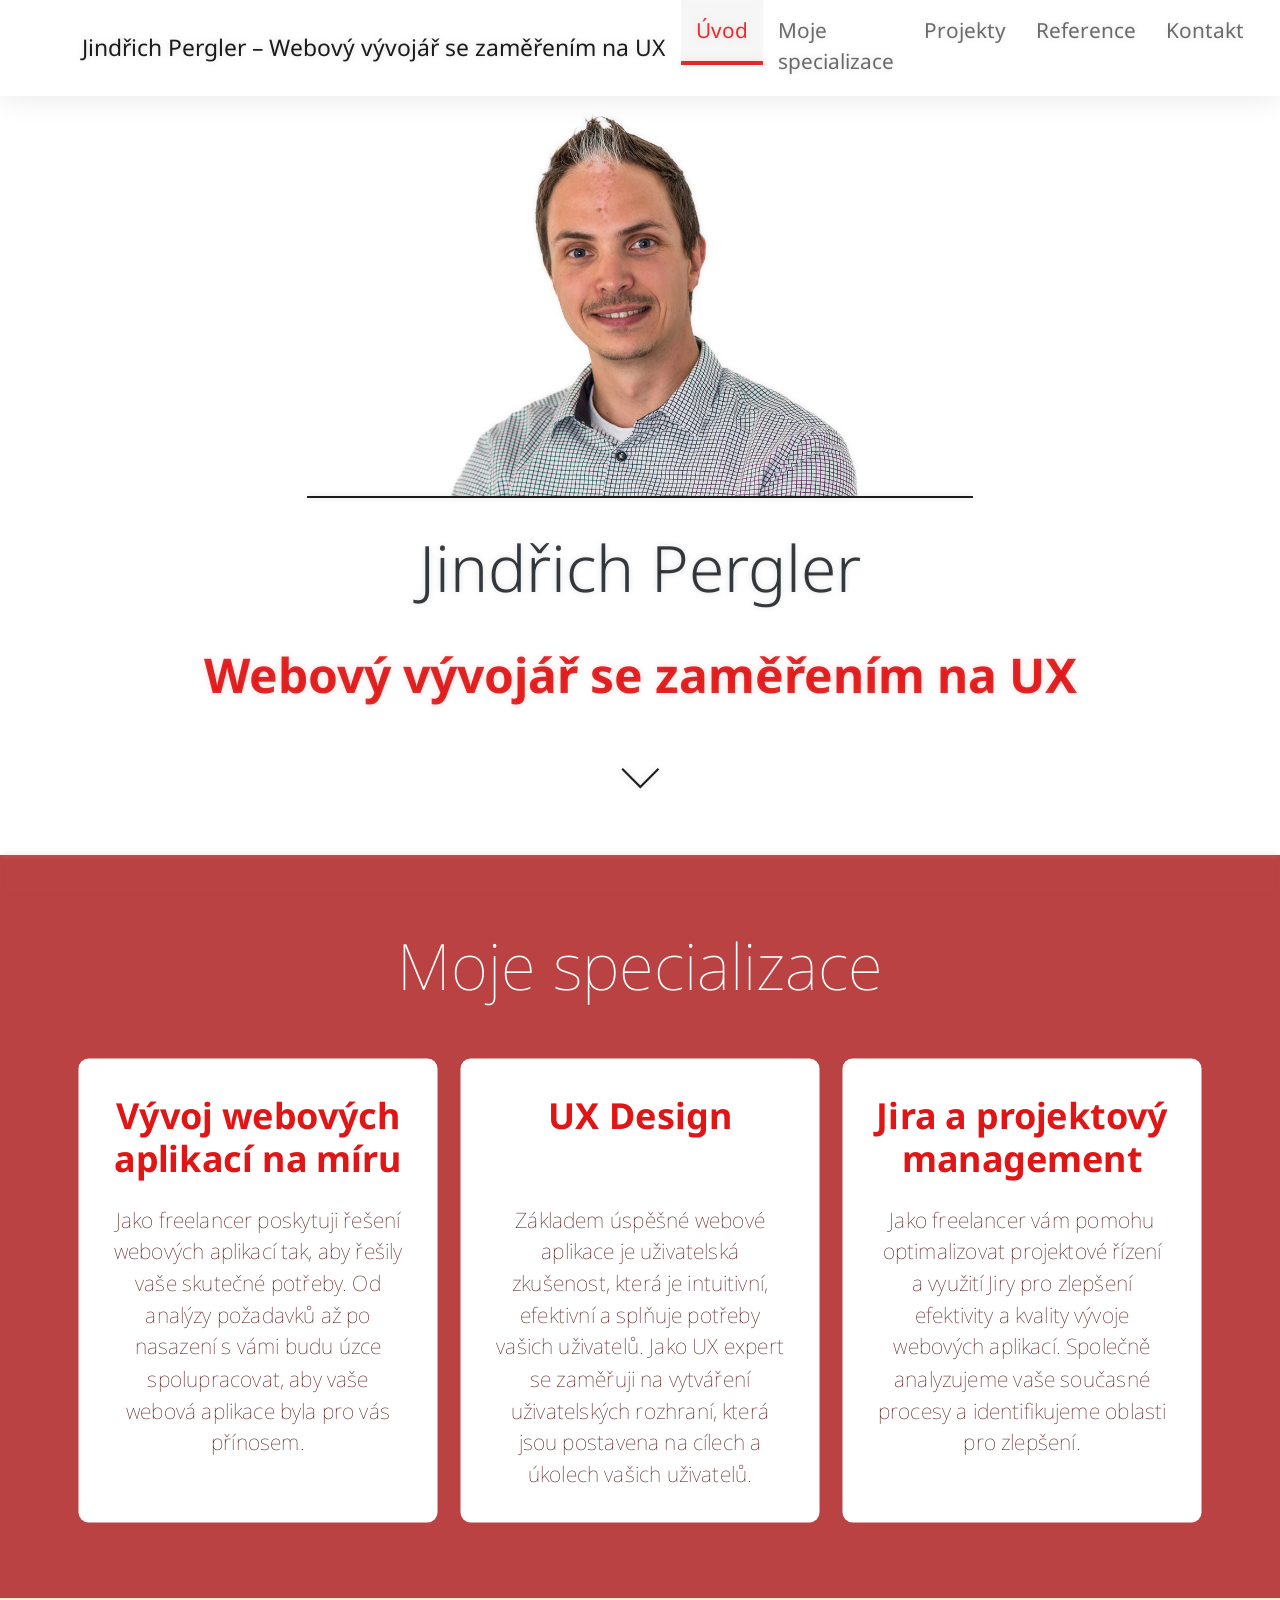
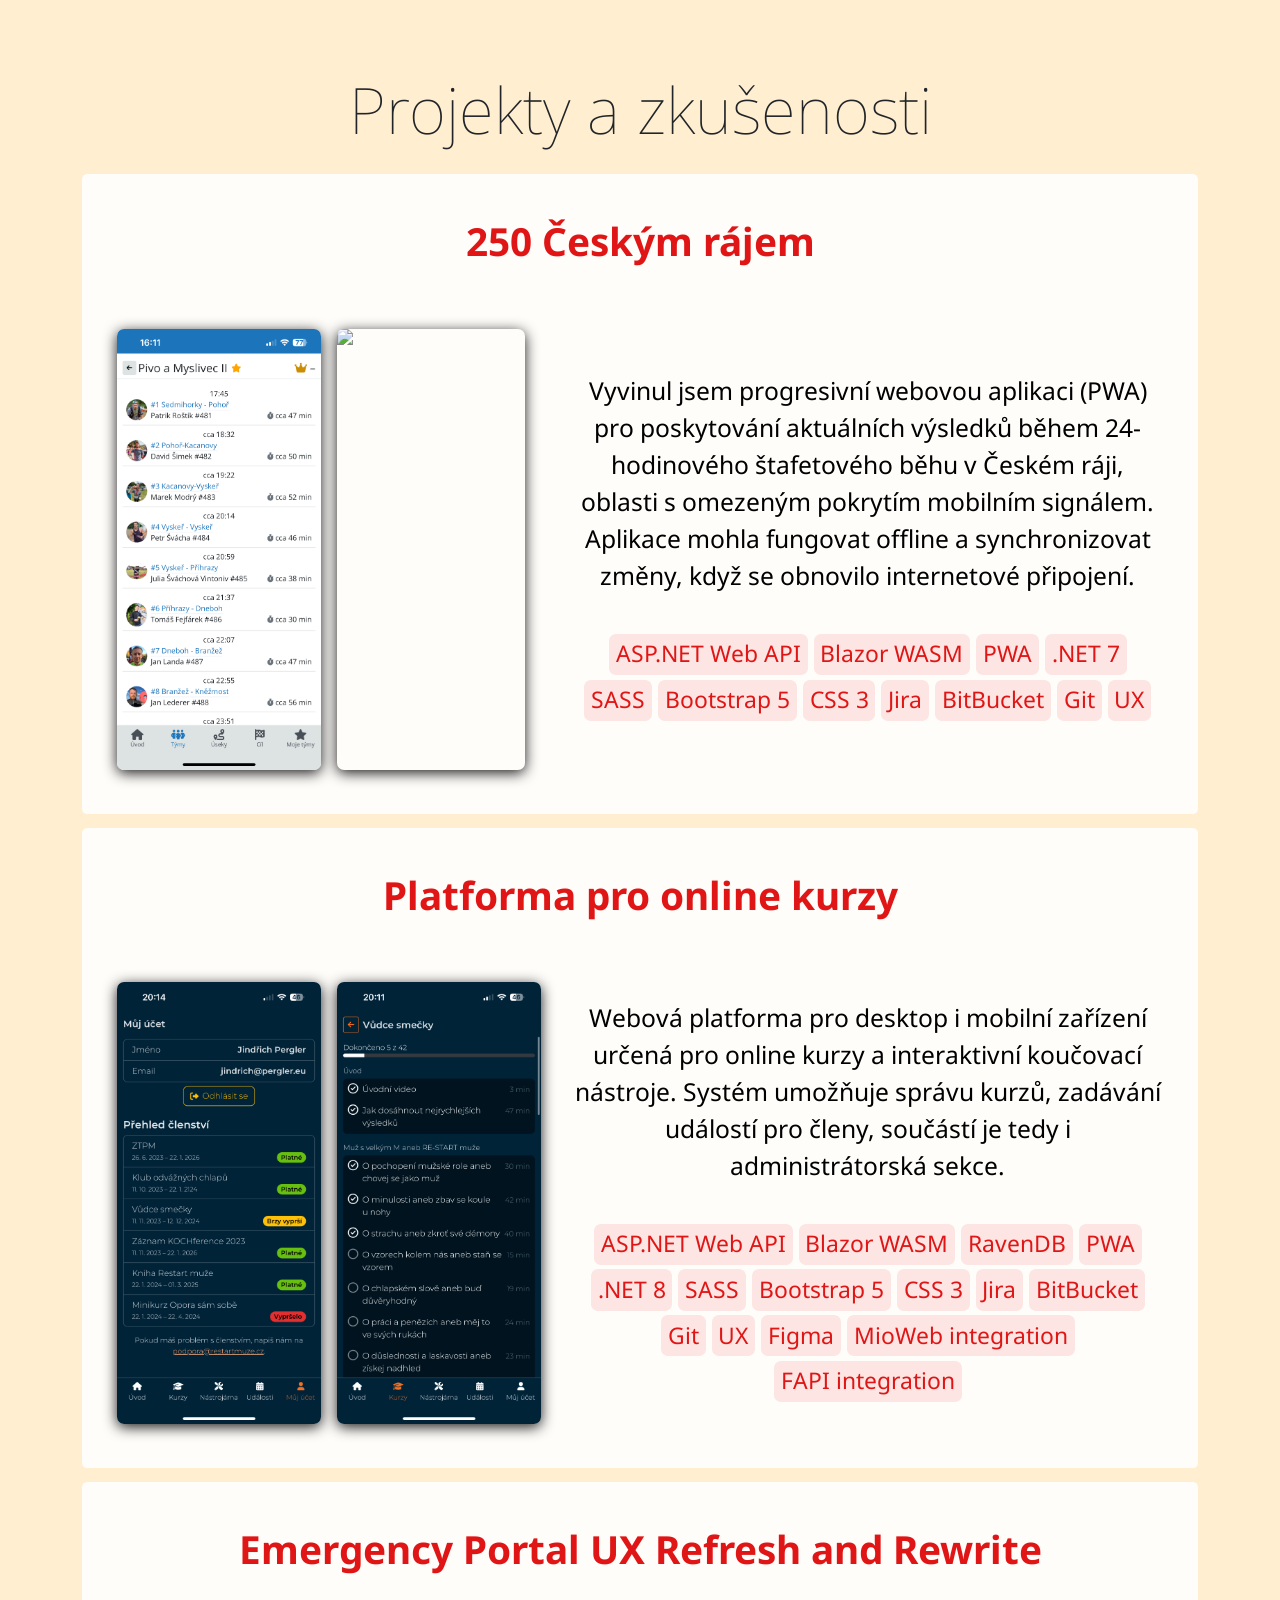
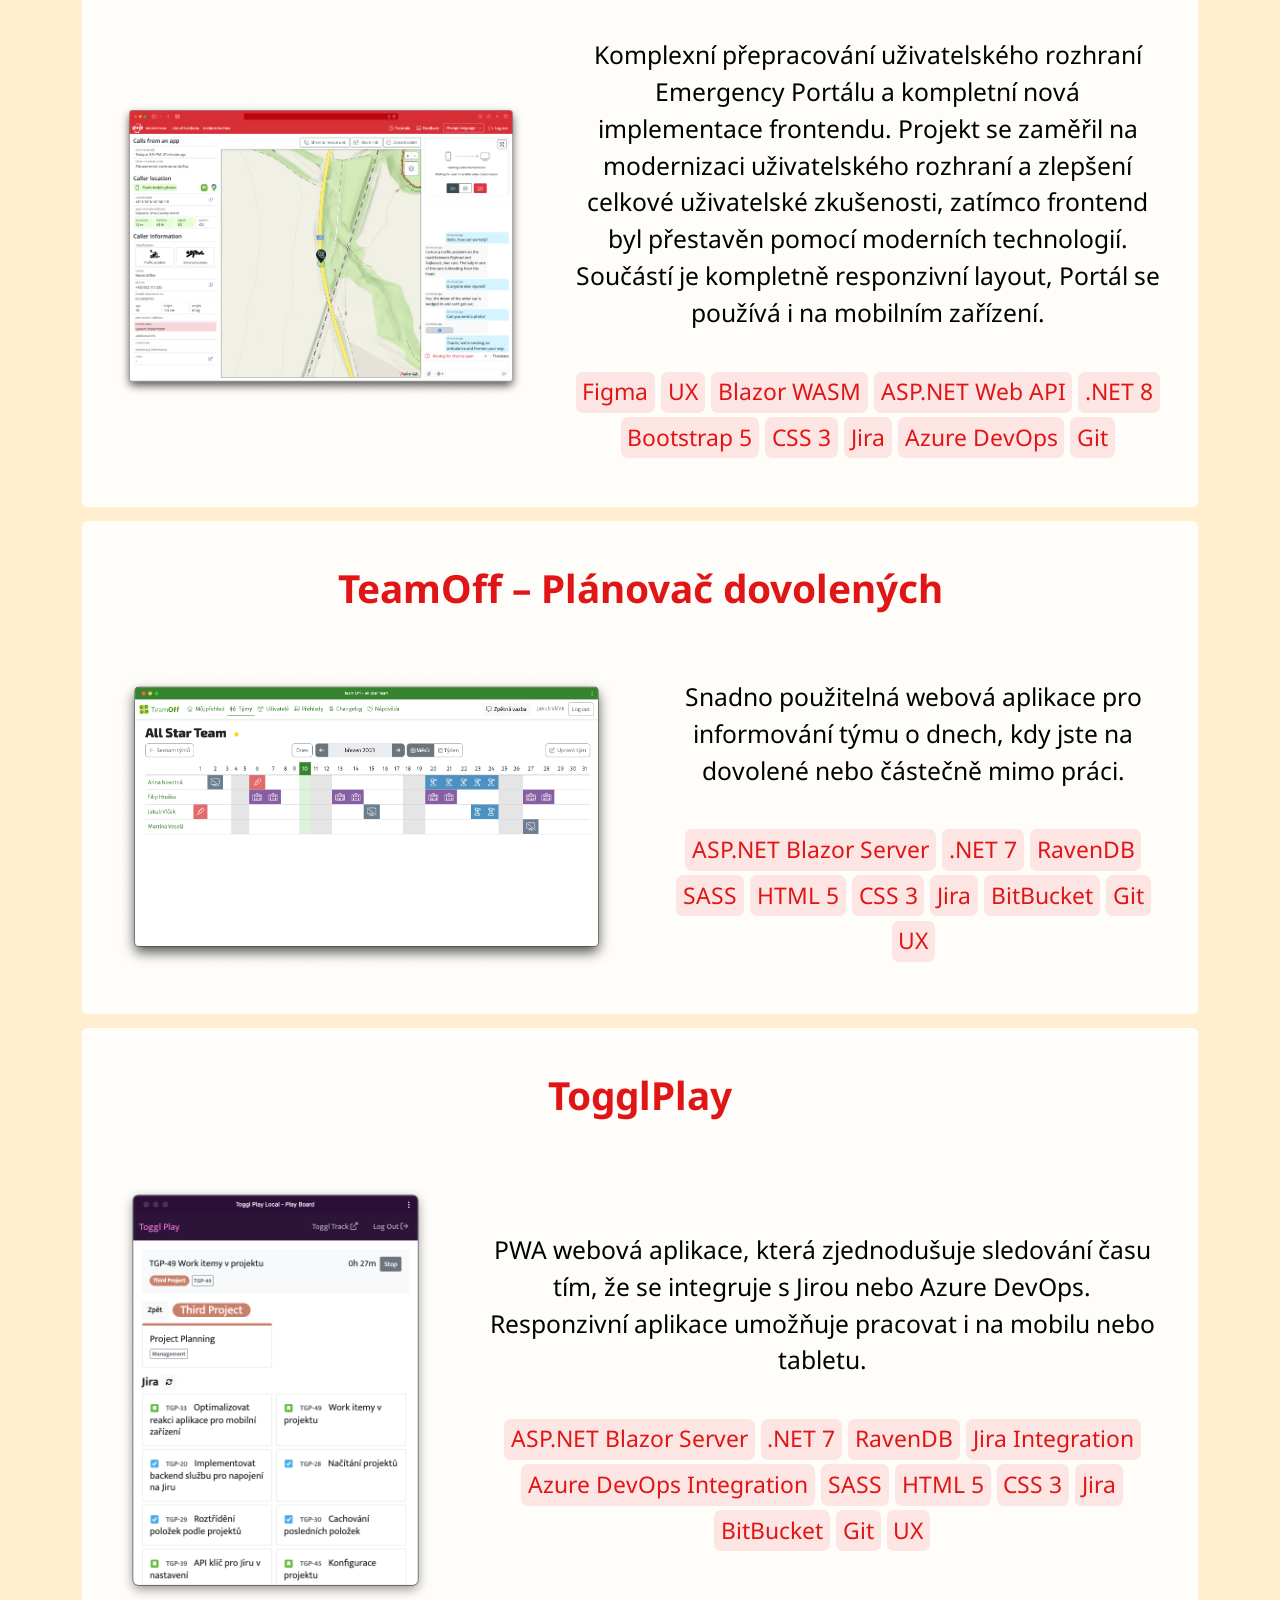
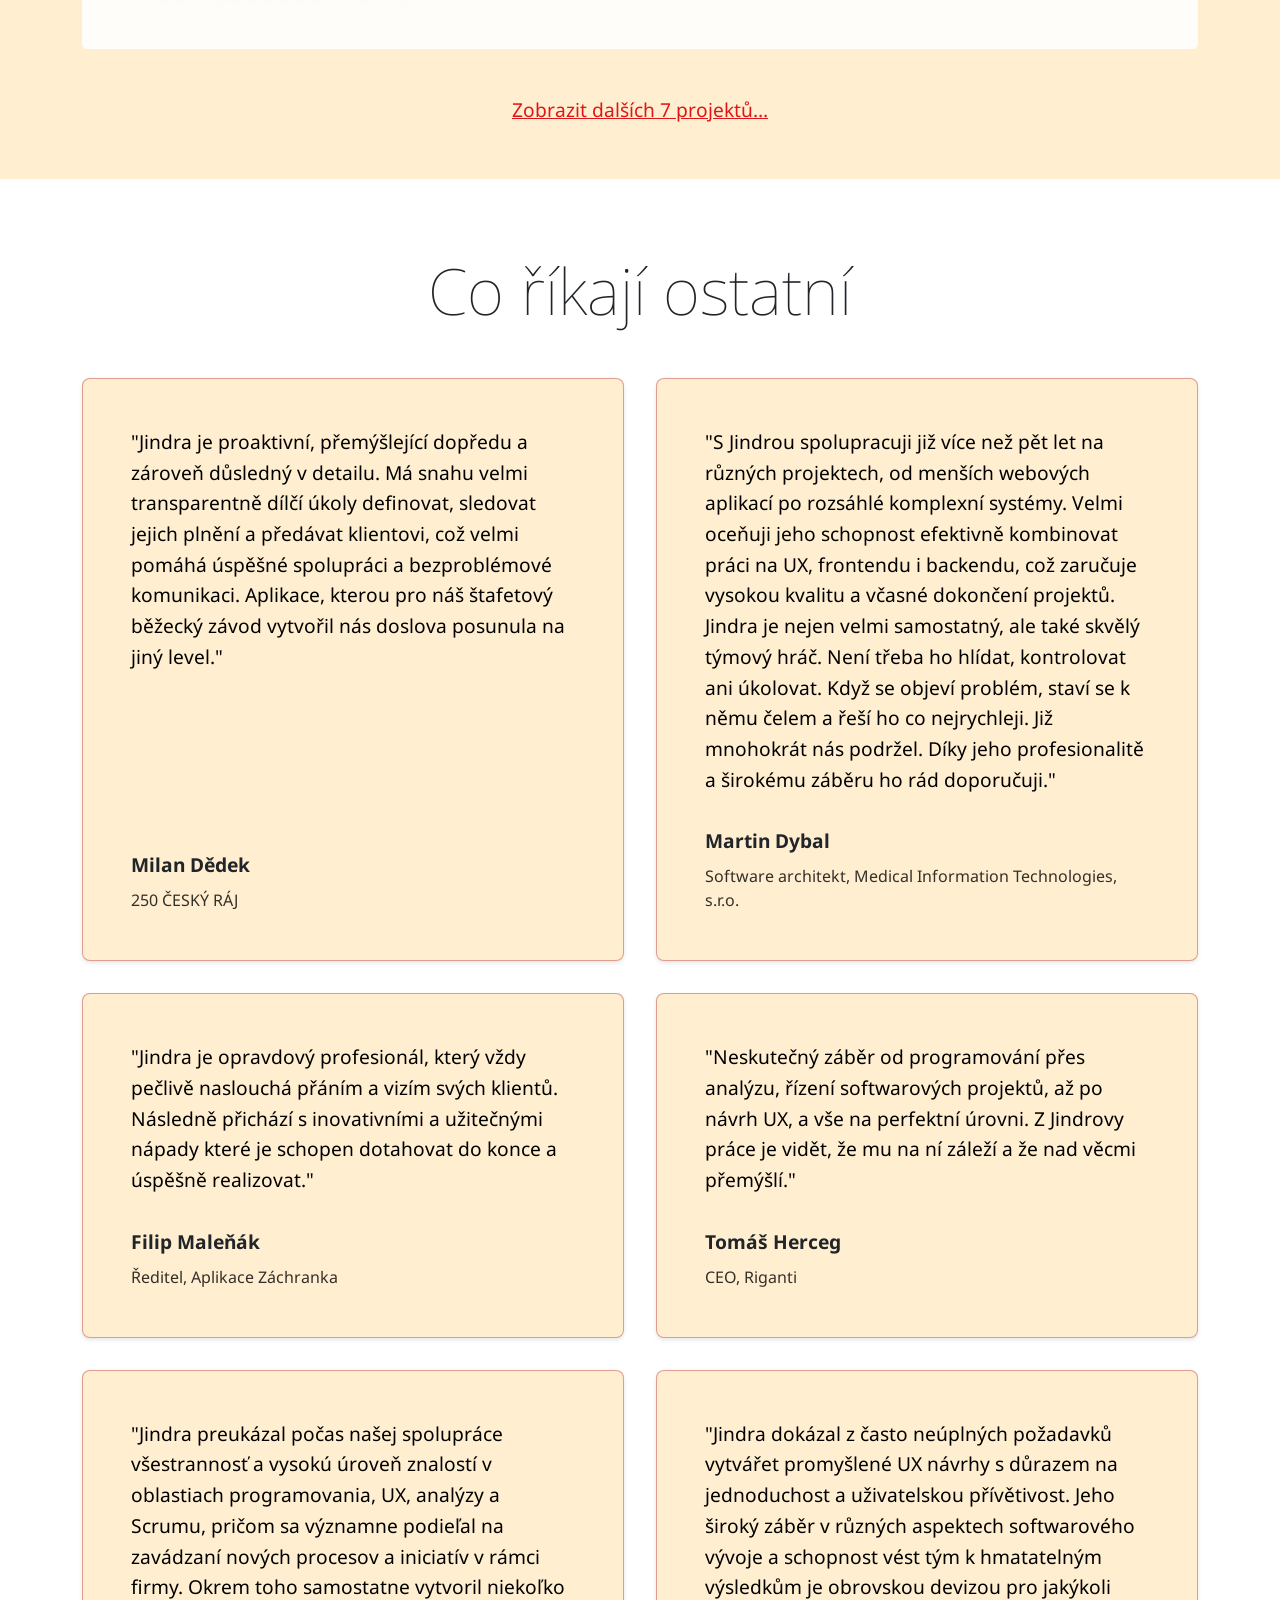
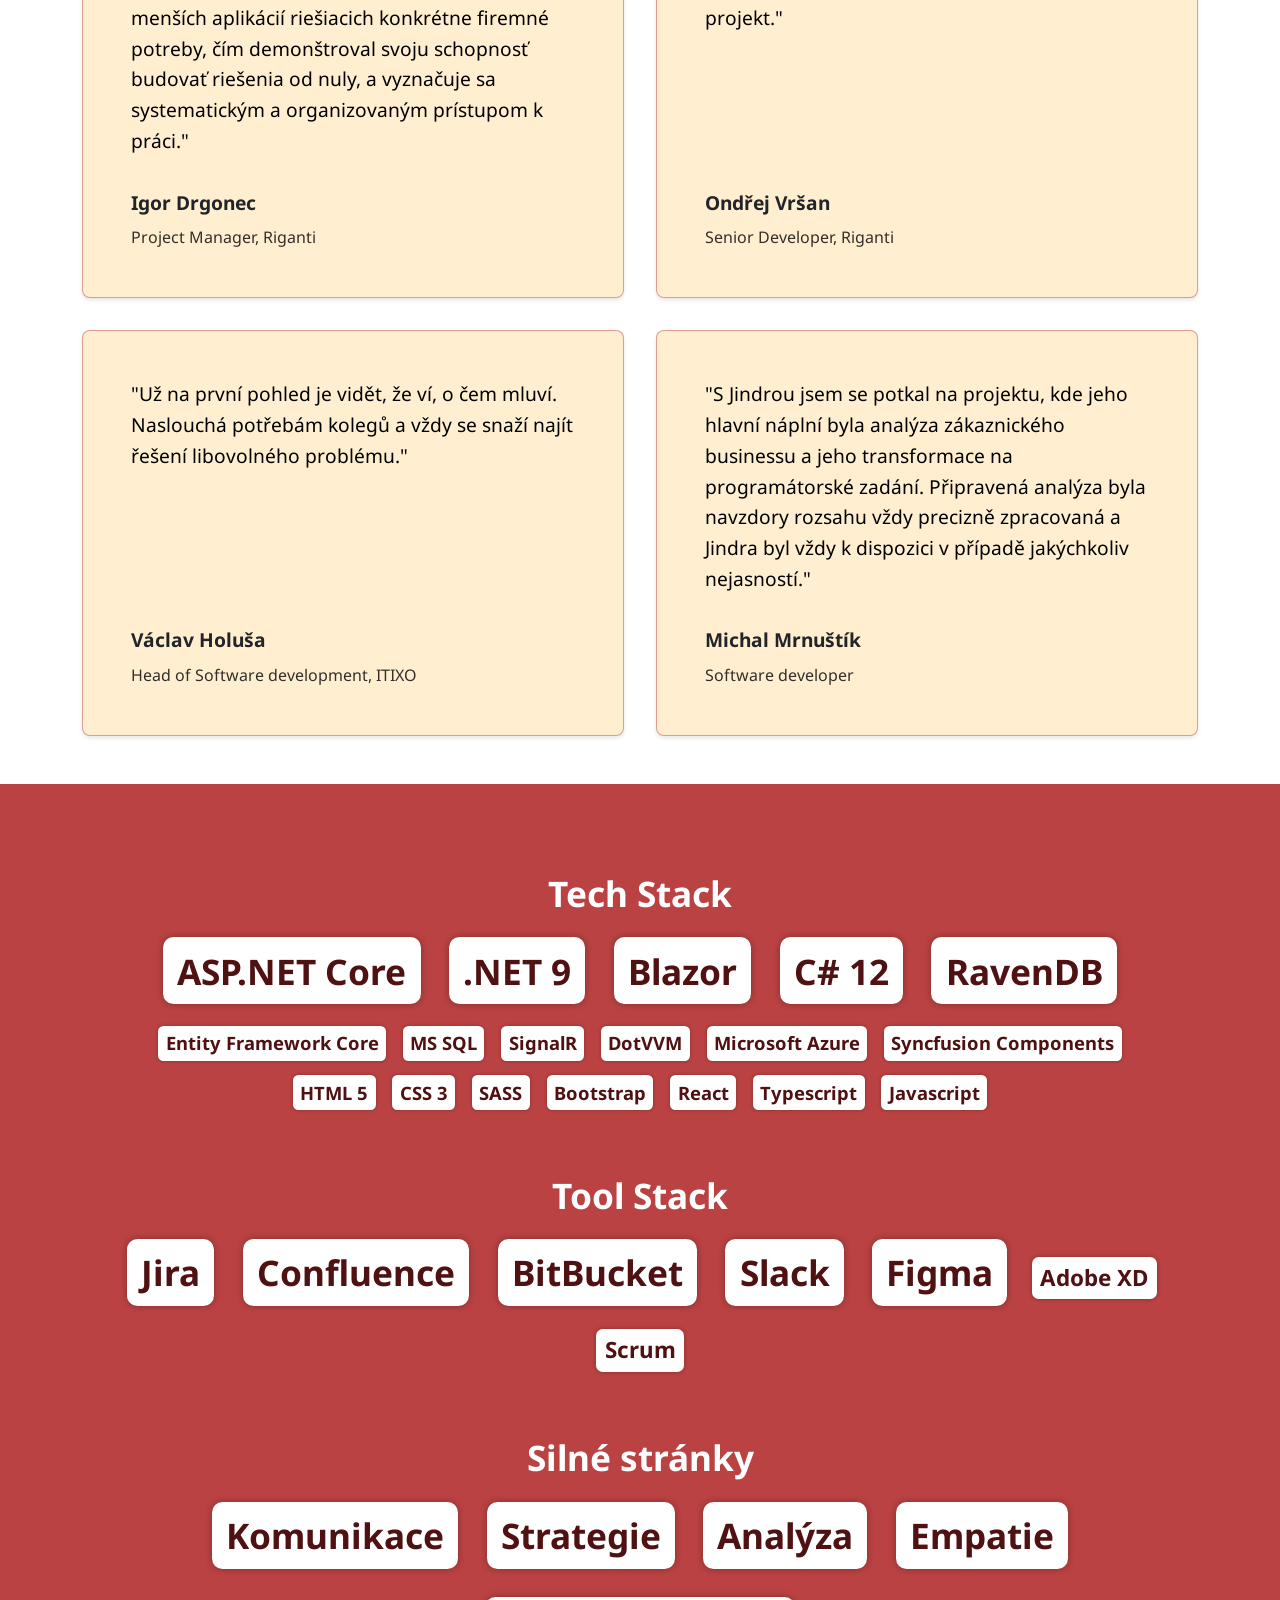
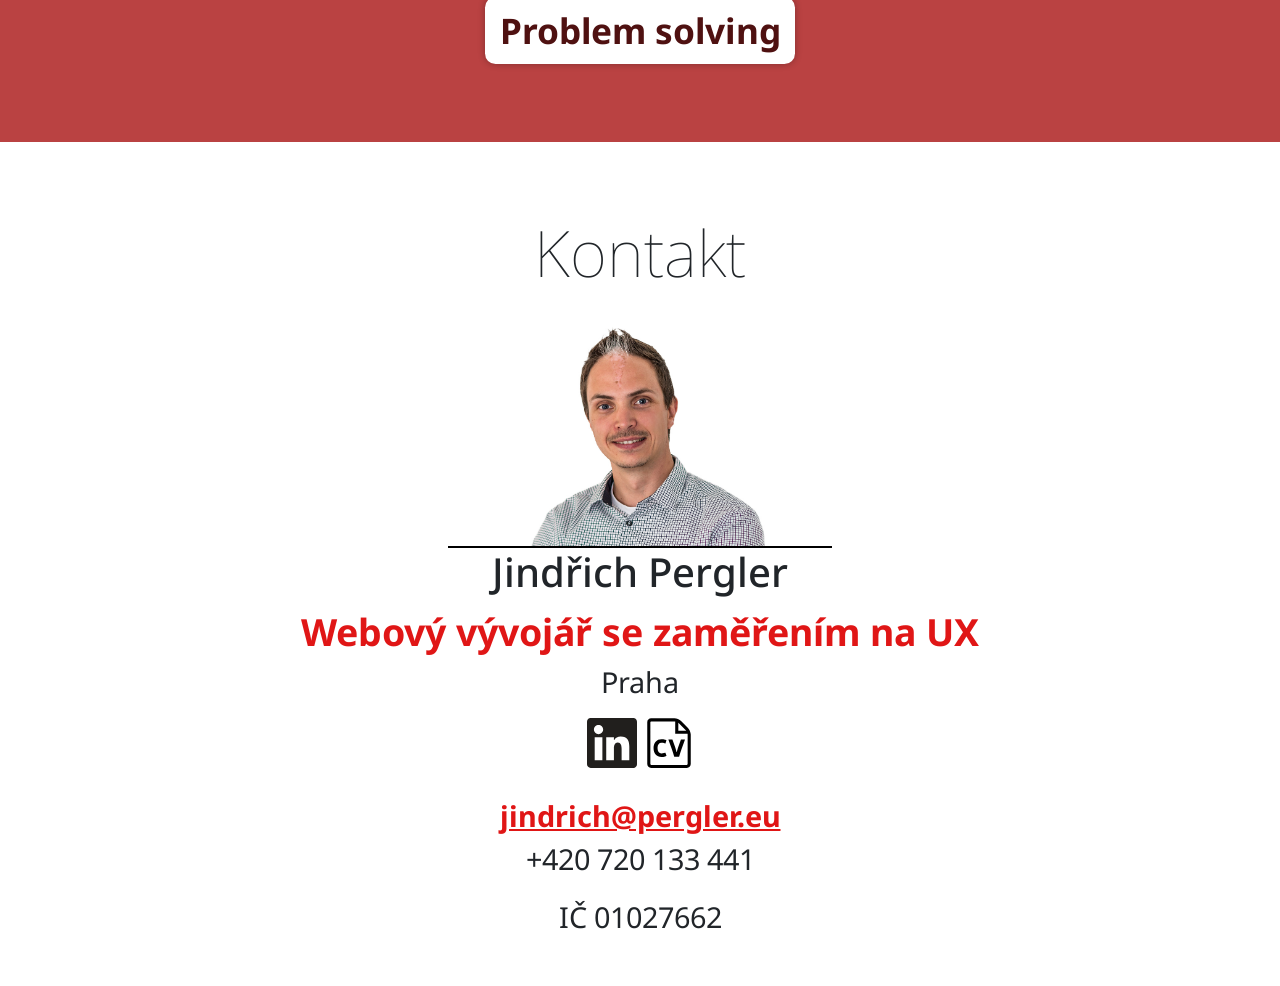
==== commit abe7aab0: "Deploy" ====
--- a/index.html
+++ b/index.html
@@ -1 +1 @@
-<!doctype html><html lang="cs"><head><meta charset="utf-8"><title>Jindřich Pergler – Webový vývojář se zaměřením na UX</title><meta name="description" content><meta name="viewport" content="width=device-width, initial-scale=1, viewport-fit=cover"><meta name="theme-color" content="#ba4242"><link rel="icon shortcut" type="image/png" href="/favicon.a57ac679.png"><link rel="preconnect" href="https://fonts.googleapis.com"><link rel="preconnect" href="https://fonts.gstatic.com" crossorigin><link href="https://fonts.googleapis.com/css2?family=Noto+Sans:wght@200;700&display=swap" rel="stylesheet"><link href="/index.2eeb46eb.css" rel="stylesheet"></head><body> <nav class="bg-body-primary fixed-top navbar navbar-default navbar-expand-lg py-2 py-lg-0"> <div class="container"> <a class="navbar-brand" href="#">Jindřich Pergler <span class="divider">&ndash;</span> <span class="subtitle">Webový vývojář se zaměřením na UX</span></a> <button class="navbar-toggler" type="button" data-bs-toggle="collapse" data-bs-target="#navbarSupportedContent" aria-controls="navbarSupportedContent" aria-expanded="false" aria-label="Toggle navigation"> <span class="navbar-toggler-icon"></span> </button> <div class="collapse navbar-collapse" id="navbarSupportedContent"> <ul class="ms-auto navbar-nav"> <li class="nav-item"><a class="nav-link" href="#intro">Úvod</a></li> <li class="nav-item"><a class="active nav-link" href="#what-i-do">Moje specializace</a></li> <li class="nav-item"><a class="nav-link" href="#references">Reference</a></li> <li class="nav-item"><a class="nav-link" href="#projects">Projekty</a></li> <li class="nav-item"><a class="nav-link" href="#contact">Kontakt</a></li> </ul> </div> </div> </nav> <section id="intro"> <div class="container"> <div class="profilePhoto"></div> <h1>Jindřich Pergler</h1> <div class="subtitle">Webový vývojář se zaměřením na UX</div> <a href="#what-i-do" class="showMore">Zobrazit více</a> </div> </section> <section id="what-i-do"> <div class="container"> <h2>Moje specializace</h2> <div class="activity-box-list"> <div class="activity-box"> <h3>Vývoj webových aplikací na míru</h3> <p> Jako freelancer poskytuji řešení webových aplikací tak, aby řešily vaše skutečné potřeby. Od analýzy požadavků až po nasazení s vámi budu úzce spolupracovat, aby vaše webová aplikace byla pro vás přínosem. </p> </div> <div class="activity-box"> <h3>UX Design</h3> <p> Základem úspěšné webové aplikace je uživatelská zkušenost, která je intuitivní, efektivní a splňuje potřeby vašich uživatelů. Jako UX expert se zaměřuji na vytváření uživatelských rozhraní, která jsou postavena na cílech a úkolech vašich uživatelů. </p> </div> <div class="activity-box"> <h3>Jira a projektový management</h3> <p> Jako freelancer vám pomohu optimalizovat projektové řízení a využití Jiry pro zlepšení efektivity a kvality vývoje webových aplikací. Společně analyzujeme vaše současné procesy a identifikujeme oblasti pro zlepšení. </p> </div> </div> </div> </section> <section id="projects"> <div class="container"> <h2>Projekty a zkušenosti</h2> <div class="projectBox"> <h3>250 Českým rájem</h3> <div class="align-items-center g-5 mt-3 row"> <div class="col-md order-1"> <p class="mt-0"> Vyvinul jsem progresivní webovou aplikaci (PWA) pro poskytování aktuálních výsledků během 24-hodinového štafetového běhu v Českém ráji, oblasti s omezeným pokrytím mobilním signálem. Aplikace mohla fungovat offline a synchronizovat změny, když se obnovilo internetové připojení. </p> <div class="tags"> <span>ASP.NET Web API</span> <span>Blazor WASM</span> <span>PWA</span> <span>.NET 7</span> <span>SASS</span> <span>Bootstrap 5</span> <span>CSS 3</span> <span>Jira</span> <span>BitBucket</span> <span>Git</span> <span>UX</span> </div> </div> <div class="col-md-5 d-md-flex d-none gap-3"> <img src="/250CR-mobile-1.b653a396.png" class="d-block image-decorated w-50"> <img src="/250CR-mobile-2.5bcb4d4e.png" class="d-block image-decorated w-50"> </div> <div class="d-flex d-md-none gap-3"> <img src="/250CR-mobile-1.b653a396.png" class="d-block image-decorated w-50"> <img src="/250CR-mobile-2.5bcb4d4e.png" class="d-block image-decorated w-50"> </div> </div> </div> <div class="projectBox"> <h3>Platforma pro online kurzy</h3> <div class="align-items-center g-5 mt-3 row"> <div class="col-md order-1"> <p class="mt-0"> Webová platforma pro desktop i mobilní zařízení určená pro online kurzy a interaktivní koučovací nástroje. Systém umožňuje správu kurzů, zadávání událostí pro členy, součástí je tedy i administrátorská sekce. </p> <div class="tags"> <span>ASP.NET Web API</span> <span>Blazor WASM</span> <span>RavenDB</span> <span>PWA</span> <span>.NET 8</span> <span>SASS</span> <span>Bootstrap 5</span> <span>CSS 3</span> <span>Jira</span> <span>BitBucket</span> <span>Git</span> <span>UX</span> <span>Figma</span> <span>MioWeb integration</span> <span>FAPI integration</span> </div> </div> <div class="col-md-5 d-md-flex d-none gap-3"> <img src="/RM-mobile-1.e06f0a04.png" class="d-block image-decorated w-50"> <img src="/RM-mobile-2.58ac92bd.png" class="d-block image-decorated w-50"> </div> <div class="d-flex d-md-none gap-3"> <img src="/RM-mobile-1.e06f0a04.png" class="d-block image-decorated w-50"> <img src="/RM-mobile-2.58ac92bd.png" class="d-block image-decorated w-50"> </div> </div> </div> <div class="projectBox"> <h3>Emergency Portal UX Refresh and Rewrite</h3> <div class="align-items-center g-5 mt-3 row"> <div class="col-md order-1"> <p class="mt-0"> Komplexní přepracování uživatelského rozhraní Emergency Portálu a kompletní nová implementace frontendu. Projekt se zaměřil na modernizaci uživatelského rozhraní a zlepšení celkové uživatelské zkušenosti, zatímco frontend byl přestavěn pomocí moderních technologií. Součástí je kompletně responzivní layout, Portál se používá i na mobilním zařízení. </p> <div class="tags"> <span>Figma</span> <span>UX</span> <span>Blazor WASM</span> <span>ASP.NET Web API</span> <span>.NET 8</span> <span>Bootstrap 5</span> <span>CSS 3</span> <span>Jira</span> <span>Azure DevOps</span> <span>Git</span> </div> </div> <div class="col-md-5"> <img src="/Emergency-Portal.933eec49.png" class="d-block w-100"> </div> </div> </div> <div class="projectBox"> <h3>TeamOff – Plánovač dovolených</h3> <div class="align-items-center g-5 mt-3 row"> <div class="col-md order-1"> <p class="mt-0"> Snadno použitelná webová aplikace pro informování týmu o dnech, kdy jste na dovolené nebo částečně mimo práci. </p> <div class="tags"> <span>ASP.NET Blazor Server</span> <span>.NET 7</span> <span>RavenDB</span> <span>SASS</span> <span>HTML 5</span> <span>CSS 3</span> <span>Jira</span> <span>BitBucket</span> <span>Git</span> <span>UX</span> </div> </div> <div class="col-md-6"> <img src="/TeamOff-1.67ad20bc.png" class="d-block w-100"> </div> </div> </div> <div class="projectBox"> <h3>TogglPlay</h3> <div class="align-items-center g-5 mt-3 row"> <div class="col-md order-1"> <p class="mt-0"> PWA webová aplikace, která zjednodušuje sledování času tím, že se integruje s Jirou nebo Azure DevOps. Responzivní aplikace umožňuje pracovat i na mobilu nebo tabletu. </p> <div class="tags"> <span>ASP.NET Blazor Server</span> <span>.NET 7</span> <span>RavenDB</span> <span>Jira Integration</span> <span>Azure DevOps Integration</span> <span>SASS</span> <span>HTML 5</span> <span>CSS 3</span> <span>Jira</span> <span>BitBucket</span> <span>Git</span> <span>UX</span> </div> </div> <div class="col-md-4"> <img src="/TogglPlay.8d1cb9b7.png" class="d-block w-100"> </div> </div> </div> <div class="text-center"> <div class="show-more-projects-link"><a href="javascript: showMoreProjects()" class="btn btn-link">Zobrazit dalších 7 projektů&hellip;</a></div> <div class="more-projects visually-hidden"> <div class="projectBox"> <h3>Prototyp ERP systému</h3> <div class="align-items-center g-5 mt-3 row"> <div class="col-md order-1"> <p> Analýza a implementace prototypu komplexního ERP systému. </p> <div class="tags"> <span>ASP.NET Web API</span> <span>.NET Core 3</span> <span>React.js</span> <span>Redux.js</span> <span>Typescript</span> <span>Parcel.js</span> <span>HTML 5</span> <span>CSS 3</span> <span>Azure Boards</span> <span>Azure Pipelines</span> <span>Git</span> </div> </div> <div class="col-md-auto"> <img src="/ERP-Prototype.05bf9abe.png" class="d-block image-decorated" style="height:350px"> </div> </div> </div> <div class="projectBox"> <h3>OWIN Authentication System</h3> <p> Implementace autentizačního systému založeného na Identity Server frameworku v ASP.NET Core. Autentizační řešení poskytuje jednotný zdroj identity pro více aplikací. </p> <div class="tags"> <span>Identity Server framework</span> <span>ASP.NET Core</span> <span>.NET Core 3</span> <span>DotVVM</span> <span>HTML 5</span> <span>CSS 3</span> <span>Azure Boards</span> <span>Azure Pipelines</span> <span>Azure Artifacts</span> <span>Git</span> </div> </div> <div class="projectBox"> <h3>Automatizace build a release managementu</h3> <p> Zjednodušení a automatizace build a vývojových procesů pomocí DevOps nástrojů pro tým vývojářů v projektu pro britského prodejce divadelních vstupenek. </p> <div class="tags"> <span>Azure Pipelines</span> <span>NuGet Package Management</span> <span>Build Agent Management</span> <span>Powershell</span> <span>Git</span> <span>Slack</span> </div> </div> <div class="projectBox"> <h3>Frontend vrstva produktu založeného na microservices</h3> <p> Implementace frontend SPA aplikace, která získává data z API. Spolupráce s backend týmem na build a release managementu. </p> <div class="tags"> <span>React</span> <span>Typescript</span> <span>SASS</span> <span>CSS 3</span> <span>HTML 5</span> <span>Parcel.js</span> <span>Azure Pipelines</span> <span>ASP.NET Core</span> <span>.NET Core 2.0</span> <span>Docker</span> <span>Azure AD</span> </div> </div> <div class="projectBox"> <h3>Aplikace pro sledování prodeje aut</h3> <p> Implementace webové aplikace pro sledování prodaných aut a souvisejících informací o doručování a přepravě pro českého dovozce aut. </p> <div class="tags"> <span>ASP.NET MVC</span> <span>ASP.NET Web API</span> <span>Azure Blob Storage</span> <span>MS SQL</span> <span>Entity Framework</span> <span>LINQ</span> <span>HTML</span> <span>CSS</span> <span>Angular.js</span> <span>Syncfusion ASP.NET MVC</span> <span>Syncfusion DocIO</span> <span>NUnit</span> <span>Git</span> <span>Jira</span> <span>MailChimp</span> </div> </div> <div class="projectBox"> <h3>Desktopová aplikace a webová služba</h3> <p> Implementace desktopové aplikace a webové služby pro českou pobočku mezinárodní mobilní sítě. Tech lead a spolupráce s testerským týmem. </p> <div class="tags"> <span>ASP.NET Web API</span> <span>MS SQL</span> <span>Entity Framework</span> <span>WPF</span> <span>LINQ</span> <span>Git</span> <span>Jira</span> <span>Bamboo</span> <span>Confluence</span> <span>Continuous Integration</span> <span>Slack</span> <span>Team Leading</span> </div> </div> <div class="projectBox"> <h3>Webová B2B aplikace</h3> <p> Člen mezinárodního týmu pracujícího na webové B2B aplikaci pro zavedenou německou společnost, která nabízí produkty pro zahradnictví a lesní průmysl. </p> <div class="tags"> <span>ASP.NET MVC</span> <span>ASP.NET Web API</span> <span>MS SQL</span> <span>Entity Framework</span> <span>LINQ</span> <span>HTML</span> <span>CSS</span> <span>jQuery</span> <span>Knockout.js</span> <span>Ext.NET</span> <span>TFS</span> <span>TeamCity</span> <span>MSpecs</span> </div> </div> <div class="projectBox"> <h3>Webová vizualizace dat</h3> <p>Člen týmu pracujícího na webové vizualizační aplikaci pro zavedenou německou společnost, která nabízí produkty a služby v oblasti MES.</p> <div class="tags"> <span>ASP.NET MVC</span> <span>WCF</span> <span>Javascript</span> <span>jQuery</span> <span>Knockout.js</span> <span>Require.js</span> <span>Durandal.js</span> <span>SignalR</span> <span>HTML</span> <span>CSS</span> <span>KendoUI</span> <span>Subversion</span> </div> </div> <div class="projectBox"> <h3>Aplikace pro hodnocení dotazníků</h3> <p>Interní webová aplikace pro hodnocení a export dat z dotazníků, která nabízí vypočtená data jako tabulky Excel.</p> <div class="tags"> <span>ASP.NET MVC</span> <span>Entity Framework</span> <span>ClosedXML</span> <span>LINQ</span> <span>HTML</span> <span>CSS</span> <span>jQuery</span> </div> </div> <div class="hide-more-projects-link"> <a href="javascript: hideMoreProjects()" class="btn btn-link"> Zobrazit pouze první 3 projekty </a> </div> </div> </div> </div> </section> <section id="references" class="py-5"> <div class="container"> <h2 class="mb-5 text-center">Co říkají ostatní</h2> <div class="references-grid"> <div class="reference-box"> <p class="reference-text"> "Jindra je proaktivní, přemýšlející dopředu a zároveň důsledný v detailu. Má snahu velmi transparentně dílčí úkoly definovat, sledovat jejich plnění a předávat klientovi, což velmi pomáhá úspěšné spolupráci a bezproblémové komunikaci. Aplikace, kterou pro náš štafetový běžecký závod vytvořil nás doslova posunula na jiný level." </p> <div class="reference-author"> <strong>Milan Dědek</strong> <div class="reference-position">250 ČESKÝ RÁJ</div> </div> </div> <div class="reference-box"> <p class="reference-text"> "S Jindrou spolupracuji již více než pět let na různých projektech, od menších webových aplikací po rozsáhlé komplexní systémy. Velmi oceňuji jeho schopnost efektivně kombinovat práci na UX, frontendu i backendu, což zaručuje vysokou kvalitu a včasné dokončení projektů. Jindra je nejen velmi samostatný, ale také skvělý týmový hráč. Není třeba ho hlídat, kontrolovat ani úkolovat. Když se objeví problém, staví se k němu čelem a řeší ho co nejrychleji. Již mnohokrát nás podržel. Díky jeho profesionalitě a širokému záběru ho rád doporučuji." </p> <div class="reference-author"> <strong>Martin Dybal</strong> <div class="reference-position">Software architekt, Medical Information Technologies, s.r.o.</div> </div> </div> <div class="reference-box"> <p class="reference-text"> "Jindra je opravdový profesionál, který vždy pečlivě naslouchá přáním a vizím svých klientů. Následně přichází s inovativními a užitečnými nápady které je schopen dotahovat do konce a úspěšně realizovat." </p> <div class="reference-author"> <strong>Filip Maleňák</strong> <div class="reference-position">Ředitel, Aplikace Záchranka</div> </div> </div> <div class="reference-box"> <p class="reference-text"> "Neskutečný záběr od programování přes analýzu, řízení softwarových projektů, až po návrh UX, a vše na perfektní úrovni. Z Jindrovy práce je vidět, že mu na ní záleží a že nad věcmi přemýšlí." </p> <div class="reference-author"> <strong>Tomáš Herceg</strong> <div class="reference-position">CEO, Riganti</div> </div> </div> <div class="reference-box"> <p class="reference-text"> "Jindra preukázal počas našej spolupráce všestrannosť a vysokú úroveň znalostí v oblastiach programovania, UX, analýzy a Scrumu, pričom sa významne podieľal na zavádzaní nových procesov a iniciatív v rámci firmy. Okrem toho samostatne vytvoril niekoľko menších aplikácií riešiacich konkrétne firemné potreby, čím demonštroval svoju schopnosť budovať riešenia od nuly, a vyznačuje sa systematickým a organizovaným prístupom k práci." </p> <div class="reference-author"> <strong>Igor Drgonec</strong> <div class="reference-position">Project Manager, Riganti</div> </div> </div> <div class="reference-box"> <p class="reference-text"> "Jindra dokázal z často neúplných požadavků vytvářet promyšlené UX návrhy s důrazem na jednoduchost a uživatelskou přívětivost. Jeho široký záběr v různých aspektech softwarového vývoje a schopnost vést tým k hmatatelným výsledkům je obrovskou devizou pro jakýkoli projekt." </p> <div class="reference-author"> <strong>Ondřej Vršan</strong> <div class="reference-position">Senior Developer, Riganti</div> </div> </div> <div class="reference-box"> <p class="reference-text"> "Už na první pohled je vidět, že ví, o čem mluví. Naslouchá potřebám kolegů a vždy se snaží najít řešení libovolného problému." </p> <div class="reference-author"> <strong>Václav Holuša</strong> <div class="reference-position">Head of Software development, ITIXO</div> </div> </div> <div class="reference-box"> <p class="reference-text"> "S Jindrou jsem se potkal na projektu, kde jeho hlavní náplní byla analýza zákaznického businessu a jeho transformace na programátorské zadání. Připravená analýza byla navzdory rozsahu vždy precizně zpracovaná a Jindra byl vždy k dispozici v případě jakýchkoliv nejasností." </p> <div class="reference-author"> <strong>Michal Mrnuštík</strong> <div class="reference-position">Software developer</div> </div> </div> </div> </div> </section> <section id="technologies"> <div class="container"> <h3 class="text-center">Tech Stack</h3> <div class="technologyBox"> <div> <div class="level5 technology">ASP.NET Core</div> <div class="level5 technology">.NET 9</div> <div class="level5 technology">Blazor</div> <div class="level5 technology">C# 12</div> <div class="level5 technology">RavenDB</div> </div> <div> <div class="level2 technology">Entity Framework Core</div> <div class="level2 technology">MS SQL</div> <div class="level2 technology">SignalR</div> <div class="level2 technology">DotVVM</div> <div class="level2 technology">Microsoft Azure</div> <div class="level2 technology">Syncfusion Components</div> </div> <div> <div class="level2 technology">HTML 5</div> <div class="level2 technology">CSS 3</div> <div class="level2 technology">SASS</div> <div class="level2 technology">Bootstrap</div> <div class="level2 technology">React</div> <div class="level2 technology">Typescript</div> <div class="level2 technology">Javascript</div> </div> </div> <h3 class="text-center">Tool Stack</h3> <div class="technologyBox"> <div> <div class="level5 technology">Jira</div> <div class="level5 technology">Confluence</div> <div class="level5 technology">BitBucket</div> <div class="level5 technology">Slack</div> <div class="level5 technology">Figma</div> <div class="level3 technology">Adobe XD</div> <div class="level3 technology">Scrum</div> </div> </div> <h3 class="text-center">Silné stránky</h3> <div class="technologyBox"> <div> <div class="level5 technology">Komunikace</div> <div class="level5 technology">Strategie</div> <div class="level5 technology">Analýza</div> <div class="level5 technology">Empatie</div> <div class="level5 technology">Problem solving</div> </div> </div> </div> </section> <section id="contact"> <div class="container"> <h2>Kontakt</h2> <div class="contact-items"> <div class="profilePhoto"></div> <h1>Jindřich Pergler</h1> <div class="subtitle">Webový vývojář se zaměřením na UX</div> <div class="city">Praha</div> <div class="links"> <a href="https://www.linkedin.com/in/jindrichpergler/" title="LinkedIn Profil" target="_blank" class="linkedin">LinkedIn Profil</a> <a href="/files/jindrich-pergler-cv.pdf" title="Životopis" target="_blank" class="cv">Životopis</a> </div> <div class="email"><a href="&#109;a&#105;lt&#111;&#58;j&#105;&#110;dric%&#54;8&#64;p%6&#53;%72g%6Cer&#46;%65&#117;">ji&#110;d&#114;ich&#64;p&#101;rgler&#46;&#101;u</a> </div> <div class="phone">+420 720 133 441</div> <div class="identification">IČ 01027662</div> </div> <div class="col-sm-8 col-sm-push-2 contact-form-success-message" style="display:none"> Děkuji za zanechání zprávy.<br>Brzy se vám ozvu! ;-) </div> <div class="col-sm-8 col-sm-push-2 contact-form-failure-message" style="display:none"> Omlouvám se, ale něco se pokazilo a vaše zpráva nebyla odeslána. :-( <br>Zkuste to prosím znovu později nebo mě kontaktujte na <a href="&#109;a&#105;lt&#111;&#58;j&#105;&#110;dric%&#54;8&#64;p%6&#53;%72g%6Cer&#46;%65&#117;">ji&#110;d&#114;ich&#64;p&#101;rgler&#46;&#101;u</a>. </div> </div> </section> <div class="plastic-overlay"></div> <script src="https://code.jquery.com/jquery-3.6.3.min.js"></script> <script src="https://cdn.jsdelivr.net/npm/bootstrap@5.3.0-alpha1/dist/js/bootstrap.bundle.min.js" integrity="sha384-w76AqPfDkMBDXo30jS1Sgez6pr3x5MlQ1ZAGC+nuZB+EYdgRZgiwxhTBTkF7CXvN" crossorigin></script> <script src="/index.7691d75f.js"></script> </body></html>+<!doctype html><html lang="cs"><head><meta charset="utf-8"><title>Jindřich Pergler – Webový vývojář se zaměřením na UX</title><meta name="description" content><meta name="viewport" content="width=device-width, initial-scale=1, viewport-fit=cover"><meta name="theme-color" content="#ba4242"><link rel="icon shortcut" type="image/png" href="/favicon.a57ac679.png"><link rel="preconnect" href="https://fonts.googleapis.com"><link rel="preconnect" href="https://fonts.gstatic.com" crossorigin><link href="https://fonts.googleapis.com/css2?family=Noto+Sans:wght@200;700&display=swap" rel="stylesheet"><link href="/index.2eeb46eb.css" rel="stylesheet"></head><body> <nav class="bg-body-primary fixed-top navbar navbar-default navbar-expand-lg py-2 py-lg-0"> <div class="container"> <a class="navbar-brand" href="#">Jindřich Pergler <span class="divider">&ndash;</span> <span class="subtitle">Webový vývojář se zaměřením na UX</span></a> <button class="navbar-toggler" type="button" data-bs-toggle="collapse" data-bs-target="#navbarSupportedContent" aria-controls="navbarSupportedContent" aria-expanded="false" aria-label="Toggle navigation"> <span class="navbar-toggler-icon"></span> </button> <div class="collapse navbar-collapse" id="navbarSupportedContent"> <ul class="ms-auto navbar-nav"> <li class="nav-item"><a class="nav-link" href="#intro">Úvod</a></li> <li class="nav-item"><a class="active nav-link" href="#what-i-do">Moje specializace</a></li> <li class="nav-item"><a class="nav-link" href="#projects">Projekty</a></li> <li class="nav-item"><a class="nav-link" href="#references">Reference</a></li> <li class="nav-item"><a class="nav-link" href="#contact">Kontakt</a></li> </ul> </div> </div> </nav> <section id="intro"> <div class="container"> <div class="profilePhoto"></div> <h1>Jindřich Pergler</h1> <div class="subtitle">Webový vývojář se zaměřením na UX</div> <a href="#what-i-do" class="showMore">Zobrazit více</a> </div> </section> <section id="what-i-do"> <div class="container"> <h2>Moje specializace</h2> <div class="activity-box-list"> <div class="activity-box"> <h3>Vývoj webových aplikací na míru</h3> <p> Jako freelancer poskytuji řešení webových aplikací tak, aby řešily vaše skutečné potřeby. Od analýzy požadavků až po nasazení s vámi budu úzce spolupracovat, aby vaše webová aplikace byla pro vás přínosem. </p> </div> <div class="activity-box"> <h3>UX Design</h3> <p> Základem úspěšné webové aplikace je uživatelská zkušenost, která je intuitivní, efektivní a splňuje potřeby vašich uživatelů. Jako UX expert se zaměřuji na vytváření uživatelských rozhraní, která jsou postavena na cílech a úkolech vašich uživatelů. </p> </div> <div class="activity-box"> <h3>Jira a projektový management</h3> <p> Jako freelancer vám pomohu optimalizovat projektové řízení a využití Jiry pro zlepšení efektivity a kvality vývoje webových aplikací. Společně analyzujeme vaše současné procesy a identifikujeme oblasti pro zlepšení. </p> </div> </div> </div> </section> <section id="projects"> <div class="container"> <h2>Projekty a zkušenosti</h2> <div class="projectBox"> <h3>250 Českým rájem</h3> <div class="align-items-center g-5 mt-3 row"> <div class="col-md order-1"> <p class="mt-0"> Vyvinul jsem progresivní webovou aplikaci (PWA) pro poskytování aktuálních výsledků během 24-hodinového štafetového běhu v Českém ráji, oblasti s omezeným pokrytím mobilním signálem. Aplikace mohla fungovat offline a synchronizovat změny, když se obnovilo internetové připojení. </p> <div class="tags"> <span>ASP.NET Web API</span> <span>Blazor WASM</span> <span>PWA</span> <span>.NET 7</span> <span>SASS</span> <span>Bootstrap 5</span> <span>CSS 3</span> <span>Jira</span> <span>BitBucket</span> <span>Git</span> <span>UX</span> </div> </div> <div class="col-md-5 d-md-flex d-none gap-3"> <img src="/250CR-mobile-1.b653a396.png" class="d-block image-decorated w-50"> <img src="/250CR-mobile-2.5bcb4d4e.png" class="d-block image-decorated w-50"> </div> <div class="d-flex d-md-none gap-3"> <img src="/250CR-mobile-1.b653a396.png" class="d-block image-decorated w-50"> <img src="/250CR-mobile-2.5bcb4d4e.png" class="d-block image-decorated w-50"> </div> </div> </div> <div class="projectBox"> <h3>Platforma pro online kurzy</h3> <div class="align-items-center g-5 mt-3 row"> <div class="col-md order-1"> <p class="mt-0"> Webová platforma pro desktop i mobilní zařízení určená pro online kurzy a interaktivní koučovací nástroje. Systém umožňuje správu kurzů, zadávání událostí pro členy, součástí je tedy i administrátorská sekce. </p> <div class="tags"> <span>ASP.NET Web API</span> <span>Blazor WASM</span> <span>RavenDB</span> <span>PWA</span> <span>.NET 8</span> <span>SASS</span> <span>Bootstrap 5</span> <span>CSS 3</span> <span>Jira</span> <span>BitBucket</span> <span>Git</span> <span>UX</span> <span>Figma</span> <span>MioWeb integration</span> <span>FAPI integration</span> </div> </div> <div class="col-md-5 d-md-flex d-none gap-3"> <img src="/RM-mobile-1.e06f0a04.png" class="d-block image-decorated w-50"> <img src="/RM-mobile-2.58ac92bd.png" class="d-block image-decorated w-50"> </div> <div class="d-flex d-md-none gap-3"> <img src="/RM-mobile-1.e06f0a04.png" class="d-block image-decorated w-50"> <img src="/RM-mobile-2.58ac92bd.png" class="d-block image-decorated w-50"> </div> </div> </div> <div class="projectBox"> <h3>Emergency Portal UX Refresh and Rewrite</h3> <div class="align-items-center g-5 mt-3 row"> <div class="col-md order-1"> <p class="mt-0"> Komplexní přepracování uživatelského rozhraní Emergency Portálu a kompletní nová implementace frontendu. Projekt se zaměřil na modernizaci uživatelského rozhraní a zlepšení celkové uživatelské zkušenosti, zatímco frontend byl přestavěn pomocí moderních technologií. Součástí je kompletně responzivní layout, Portál se používá i na mobilním zařízení. </p> <div class="tags"> <span>Figma</span> <span>UX</span> <span>Blazor WASM</span> <span>ASP.NET Web API</span> <span>.NET 8</span> <span>Bootstrap 5</span> <span>CSS 3</span> <span>Jira</span> <span>Azure DevOps</span> <span>Git</span> </div> </div> <div class="col-md-5"> <img src="/Emergency-Portal.933eec49.png" class="d-block w-100"> </div> </div> </div> <div class="projectBox"> <h3>TeamOff – Plánovač dovolených</h3> <div class="align-items-center g-5 mt-3 row"> <div class="col-md order-1"> <p class="mt-0"> Snadno použitelná webová aplikace pro informování týmu o dnech, kdy jste na dovolené nebo částečně mimo práci. </p> <div class="tags"> <span>ASP.NET Blazor Server</span> <span>.NET 7</span> <span>RavenDB</span> <span>SASS</span> <span>HTML 5</span> <span>CSS 3</span> <span>Jira</span> <span>BitBucket</span> <span>Git</span> <span>UX</span> </div> </div> <div class="col-md-6"> <img src="/TeamOff-1.67ad20bc.png" class="d-block w-100"> </div> </div> </div> <div class="projectBox"> <h3>TogglPlay</h3> <div class="align-items-center g-5 mt-3 row"> <div class="col-md order-1"> <p class="mt-0"> PWA webová aplikace, která zjednodušuje sledování času tím, že se integruje s Jirou nebo Azure DevOps. Responzivní aplikace umožňuje pracovat i na mobilu nebo tabletu. </p> <div class="tags"> <span>ASP.NET Blazor Server</span> <span>.NET 7</span> <span>RavenDB</span> <span>Jira Integration</span> <span>Azure DevOps Integration</span> <span>SASS</span> <span>HTML 5</span> <span>CSS 3</span> <span>Jira</span> <span>BitBucket</span> <span>Git</span> <span>UX</span> </div> </div> <div class="col-md-4"> <img src="/TogglPlay.8d1cb9b7.png" class="d-block w-100"> </div> </div> </div> <div class="text-center"> <div class="show-more-projects-link"><a href="javascript:showMoreProjects()" class="btn btn-link">Zobrazit dalších 7 projektů&hellip;</a></div> <div class="more-projects visually-hidden"> <div class="projectBox"> <h3>Prototyp ERP systému</h3> <div class="align-items-center g-5 mt-3 row"> <div class="col-md order-1"> <p> Analýza a implementace prototypu komplexního ERP systému. </p> <div class="tags"> <span>ASP.NET Web API</span> <span>.NET Core 3</span> <span>React.js</span> <span>Redux.js</span> <span>Typescript</span> <span>Parcel.js</span> <span>HTML 5</span> <span>CSS 3</span> <span>Azure Boards</span> <span>Azure Pipelines</span> <span>Git</span> </div> </div> <div class="col-md-auto"> <img src="/ERP-Prototype.05bf9abe.png" class="d-block image-decorated" style="height:350px"> </div> </div> </div> <div class="projectBox"> <h3>OWIN Authentication System</h3> <p> Implementace autentizačního systému založeného na Identity Server frameworku v ASP.NET Core. Autentizační řešení poskytuje jednotný zdroj identity pro více aplikací. </p> <div class="tags"> <span>Identity Server framework</span> <span>ASP.NET Core</span> <span>.NET Core 3</span> <span>DotVVM</span> <span>HTML 5</span> <span>CSS 3</span> <span>Azure Boards</span> <span>Azure Pipelines</span> <span>Azure Artifacts</span> <span>Git</span> </div> </div> <div class="projectBox"> <h3>Automatizace build a release managementu</h3> <p> Zjednodušení a automatizace build a vývojových procesů pomocí DevOps nástrojů pro tým vývojářů v projektu pro britského prodejce divadelních vstupenek. </p> <div class="tags"> <span>Azure Pipelines</span> <span>NuGet Package Management</span> <span>Build Agent Management</span> <span>Powershell</span> <span>Git</span> <span>Slack</span> </div> </div> <div class="projectBox"> <h3>Frontend vrstva produktu založeného na microservices</h3> <p> Implementace frontend SPA aplikace, která získává data z API. Spolupráce s backend týmem na build a release managementu. </p> <div class="tags"> <span>React</span> <span>Typescript</span> <span>SASS</span> <span>CSS 3</span> <span>HTML 5</span> <span>Parcel.js</span> <span>Azure Pipelines</span> <span>ASP.NET Core</span> <span>.NET Core 2.0</span> <span>Docker</span> <span>Azure AD</span> </div> </div> <div class="projectBox"> <h3>Aplikace pro sledování prodeje aut</h3> <p> Implementace webové aplikace pro sledování prodaných aut a souvisejících informací o doručování a přepravě pro českého dovozce aut. </p> <div class="tags"> <span>ASP.NET MVC</span> <span>ASP.NET Web API</span> <span>Azure Blob Storage</span> <span>MS SQL</span> <span>Entity Framework</span> <span>LINQ</span> <span>HTML</span> <span>CSS</span> <span>Angular.js</span> <span>Syncfusion ASP.NET MVC</span> <span>Syncfusion DocIO</span> <span>NUnit</span> <span>Git</span> <span>Jira</span> <span>MailChimp</span> </div> </div> <div class="projectBox"> <h3>Desktopová aplikace a webová služba</h3> <p> Implementace desktopové aplikace a webové služby pro českou pobočku mezinárodní mobilní sítě. Tech lead a spolupráce s testerským týmem. </p> <div class="tags"> <span>ASP.NET Web API</span> <span>MS SQL</span> <span>Entity Framework</span> <span>WPF</span> <span>LINQ</span> <span>Git</span> <span>Jira</span> <span>Bamboo</span> <span>Confluence</span> <span>Continuous Integration</span> <span>Slack</span> <span>Team Leading</span> </div> </div> <div class="projectBox"> <h3>Webová B2B aplikace</h3> <p> Člen mezinárodního týmu pracujícího na webové B2B aplikaci pro zavedenou německou společnost, která nabízí produkty pro zahradnictví a lesní průmysl. </p> <div class="tags"> <span>ASP.NET MVC</span> <span>ASP.NET Web API</span> <span>MS SQL</span> <span>Entity Framework</span> <span>LINQ</span> <span>HTML</span> <span>CSS</span> <span>jQuery</span> <span>Knockout.js</span> <span>Ext.NET</span> <span>TFS</span> <span>TeamCity</span> <span>MSpecs</span> </div> </div> <div class="projectBox"> <h3>Webová vizualizace dat</h3> <p>Člen týmu pracujícího na webové vizualizační aplikaci pro zavedenou německou společnost, která nabízí produkty a služby v oblasti MES.</p> <div class="tags"> <span>ASP.NET MVC</span> <span>WCF</span> <span>Javascript</span> <span>jQuery</span> <span>Knockout.js</span> <span>Require.js</span> <span>Durandal.js</span> <span>SignalR</span> <span>HTML</span> <span>CSS</span> <span>KendoUI</span> <span>Subversion</span> </div> </div> <div class="projectBox"> <h3>Aplikace pro hodnocení dotazníků</h3> <p>Interní webová aplikace pro hodnocení a export dat z dotazníků, která nabízí vypočtená data jako tabulky Excel.</p> <div class="tags"> <span>ASP.NET MVC</span> <span>Entity Framework</span> <span>ClosedXML</span> <span>LINQ</span> <span>HTML</span> <span>CSS</span> <span>jQuery</span> </div> </div> <div class="hide-more-projects-link"> <a href="javascript: hideMoreProjects()" class="btn btn-link"> Zobrazit pouze první 3 projekty </a> </div> </div> </div> </div> </section> <section id="references" class="py-5"> <div class="container"> <h2 class="mb-5 text-center">Co říkají ostatní</h2> <div class="references-grid"> <div class="reference-box"> <p class="reference-text"> "Jindra je proaktivní, přemýšlející dopředu a zároveň důsledný v detailu. Má snahu velmi transparentně dílčí úkoly definovat, sledovat jejich plnění a předávat klientovi, což velmi pomáhá úspěšné spolupráci a bezproblémové komunikaci. Aplikace, kterou pro náš štafetový běžecký závod vytvořil nás doslova posunula na jiný level." </p> <div class="reference-author"> <strong>Milan Dědek</strong> <div class="reference-position">250 ČESKÝ RÁJ</div> </div> </div> <div class="reference-box"> <p class="reference-text"> "S Jindrou spolupracuji již více než pět let na různých projektech, od menších webových aplikací po rozsáhlé komplexní systémy. Velmi oceňuji jeho schopnost efektivně kombinovat práci na UX, frontendu i backendu, což zaručuje vysokou kvalitu a včasné dokončení projektů. Jindra je nejen velmi samostatný, ale také skvělý týmový hráč. Není třeba ho hlídat, kontrolovat ani úkolovat. Když se objeví problém, staví se k němu čelem a řeší ho co nejrychleji. Již mnohokrát nás podržel. Díky jeho profesionalitě a širokému záběru ho rád doporučuji." </p> <div class="reference-author"> <strong>Martin Dybal</strong> <div class="reference-position">Software architekt, Medical Information Technologies, s.r.o.</div> </div> </div> <div class="reference-box"> <p class="reference-text"> "Jindra je opravdový profesionál, který vždy pečlivě naslouchá přáním a vizím svých klientů. Následně přichází s inovativními a užitečnými nápady které je schopen dotahovat do konce a úspěšně realizovat." </p> <div class="reference-author"> <strong>Filip Maleňák</strong> <div class="reference-position">Ředitel, Aplikace Záchranka</div> </div> </div> <div class="reference-box"> <p class="reference-text"> "Neskutečný záběr od programování přes analýzu, řízení softwarových projektů, až po návrh UX, a vše na perfektní úrovni. Z Jindrovy práce je vidět, že mu na ní záleží a že nad věcmi přemýšlí." </p> <div class="reference-author"> <strong>Tomáš Herceg</strong> <div class="reference-position">CEO, Riganti</div> </div> </div> <div class="reference-box"> <p class="reference-text"> "Jindra preukázal počas našej spolupráce všestrannosť a vysokú úroveň znalostí v oblastiach programovania, UX, analýzy a Scrumu, pričom sa významne podieľal na zavádzaní nových procesov a iniciatív v rámci firmy. Okrem toho samostatne vytvoril niekoľko menších aplikácií riešiacich konkrétne firemné potreby, čím demonštroval svoju schopnosť budovať riešenia od nuly, a vyznačuje sa systematickým a organizovaným prístupom k práci." </p> <div class="reference-author"> <strong>Igor Drgonec</strong> <div class="reference-position">Project Manager, Riganti</div> </div> </div> <div class="reference-box"> <p class="reference-text"> "Jindra dokázal z často neúplných požadavků vytvářet promyšlené UX návrhy s důrazem na jednoduchost a uživatelskou přívětivost. Jeho široký záběr v různých aspektech softwarového vývoje a schopnost vést tým k hmatatelným výsledkům je obrovskou devizou pro jakýkoli projekt." </p> <div class="reference-author"> <strong>Ondřej Vršan</strong> <div class="reference-position">Senior Developer, Riganti</div> </div> </div> <div class="reference-box"> <p class="reference-text"> "Už na první pohled je vidět, že ví, o čem mluví. Naslouchá potřebám kolegů a vždy se snaží najít řešení libovolného problému." </p> <div class="reference-author"> <strong>Václav Holuša</strong> <div class="reference-position">Head of Software development, ITIXO</div> </div> </div> <div class="reference-box"> <p class="reference-text"> "S Jindrou jsem se potkal na projektu, kde jeho hlavní náplní byla analýza zákaznického businessu a jeho transformace na programátorské zadání. Připravená analýza byla navzdory rozsahu vždy precizně zpracovaná a Jindra byl vždy k dispozici v případě jakýchkoliv nejasností." </p> <div class="reference-author"> <strong>Michal Mrnuštík</strong> <div class="reference-position">Software developer</div> </div> </div> </div> </div> </section> <section id="technologies"> <div class="container"> <h3 class="text-center">Tech Stack</h3> <div class="technologyBox"> <div> <div class="level5 technology">ASP.NET Core</div> <div class="level5 technology">.NET 9</div> <div class="level5 technology">Blazor</div> <div class="level5 technology">C# 12</div> <div class="level5 technology">RavenDB</div> </div> <div> <div class="level2 technology">Entity Framework Core</div> <div class="level2 technology">MS SQL</div> <div class="level2 technology">SignalR</div> <div class="level2 technology">DotVVM</div> <div class="level2 technology">Microsoft Azure</div> <div class="level2 technology">Syncfusion Components</div> </div> <div> <div class="level2 technology">HTML 5</div> <div class="level2 technology">CSS 3</div> <div class="level2 technology">SASS</div> <div class="level2 technology">Bootstrap</div> <div class="level2 technology">React</div> <div class="level2 technology">Typescript</div> <div class="level2 technology">Javascript</div> </div> </div> <h3 class="text-center">Tool Stack</h3> <div class="technologyBox"> <div> <div class="level5 technology">Jira</div> <div class="level5 technology">Confluence</div> <div class="level5 technology">BitBucket</div> <div class="level5 technology">Slack</div> <div class="level5 technology">Figma</div> <div class="level3 technology">Adobe XD</div> <div class="level3 technology">Scrum</div> </div> </div> <h3 class="text-center">Silné stránky</h3> <div class="technologyBox"> <div> <div class="level5 technology">Komunikace</div> <div class="level5 technology">Strategie</div> <div class="level5 technology">Analýza</div> <div class="level5 technology">Empatie</div> <div class="level5 technology">Problem solving</div> </div> </div> </div> </section> <section id="contact"> <div class="container"> <h2>Kontakt</h2> <div class="contact-items"> <div class="profilePhoto"></div> <h1>Jindřich Pergler</h1> <div class="subtitle">Webový vývojář se zaměřením na UX</div> <div class="city">Praha</div> <div class="links"> <a href="https://www.linkedin.com/in/jindrichpergler/" title="LinkedIn Profil" target="_blank" class="linkedin">LinkedIn Profil</a> <a href="/files/jindrich-pergler-cv.pdf" title="Životopis" target="_blank" class="cv">Životopis</a> </div> <div class="email"><a href="&#109;a&#105;lt&#111;&#58;j&#105;&#110;dric%&#54;8&#64;p%6&#53;%72g%6Cer&#46;%65&#117;">ji&#110;d&#114;ich&#64;p&#101;rgler&#46;&#101;u</a> </div> <div class="phone">+420 720 133 441</div> <div class="identification">IČ 01027662</div> </div> <div class="col-sm-8 col-sm-push-2 contact-form-success-message" style="display:none"> Děkuji za zanechání zprávy.<br>Brzy se vám ozvu! ;-) </div> <div class="col-sm-8 col-sm-push-2 contact-form-failure-message" style="display:none"> Omlouvám se, ale něco se pokazilo a vaše zpráva nebyla odeslána. :-( <br>Zkuste to prosím znovu později nebo mě kontaktujte na <a href="&#109;a&#105;lt&#111;&#58;j&#105;&#110;dric%&#54;8&#64;p%6&#53;%72g%6Cer&#46;%65&#117;">ji&#110;d&#114;ich&#64;p&#101;rgler&#46;&#101;u</a>. </div> </div> </section> <div class="plastic-overlay"></div> <script src="https://code.jquery.com/jquery-3.6.3.min.js"></script> <script src="https://cdn.jsdelivr.net/npm/bootstrap@5.3.0-alpha1/dist/js/bootstrap.bundle.min.js" integrity="sha384-w76AqPfDkMBDXo30jS1Sgez6pr3x5MlQ1ZAGC+nuZB+EYdgRZgiwxhTBTkF7CXvN" crossorigin></script> <script src="/index.7691d75f.js"></script> </body></html>
